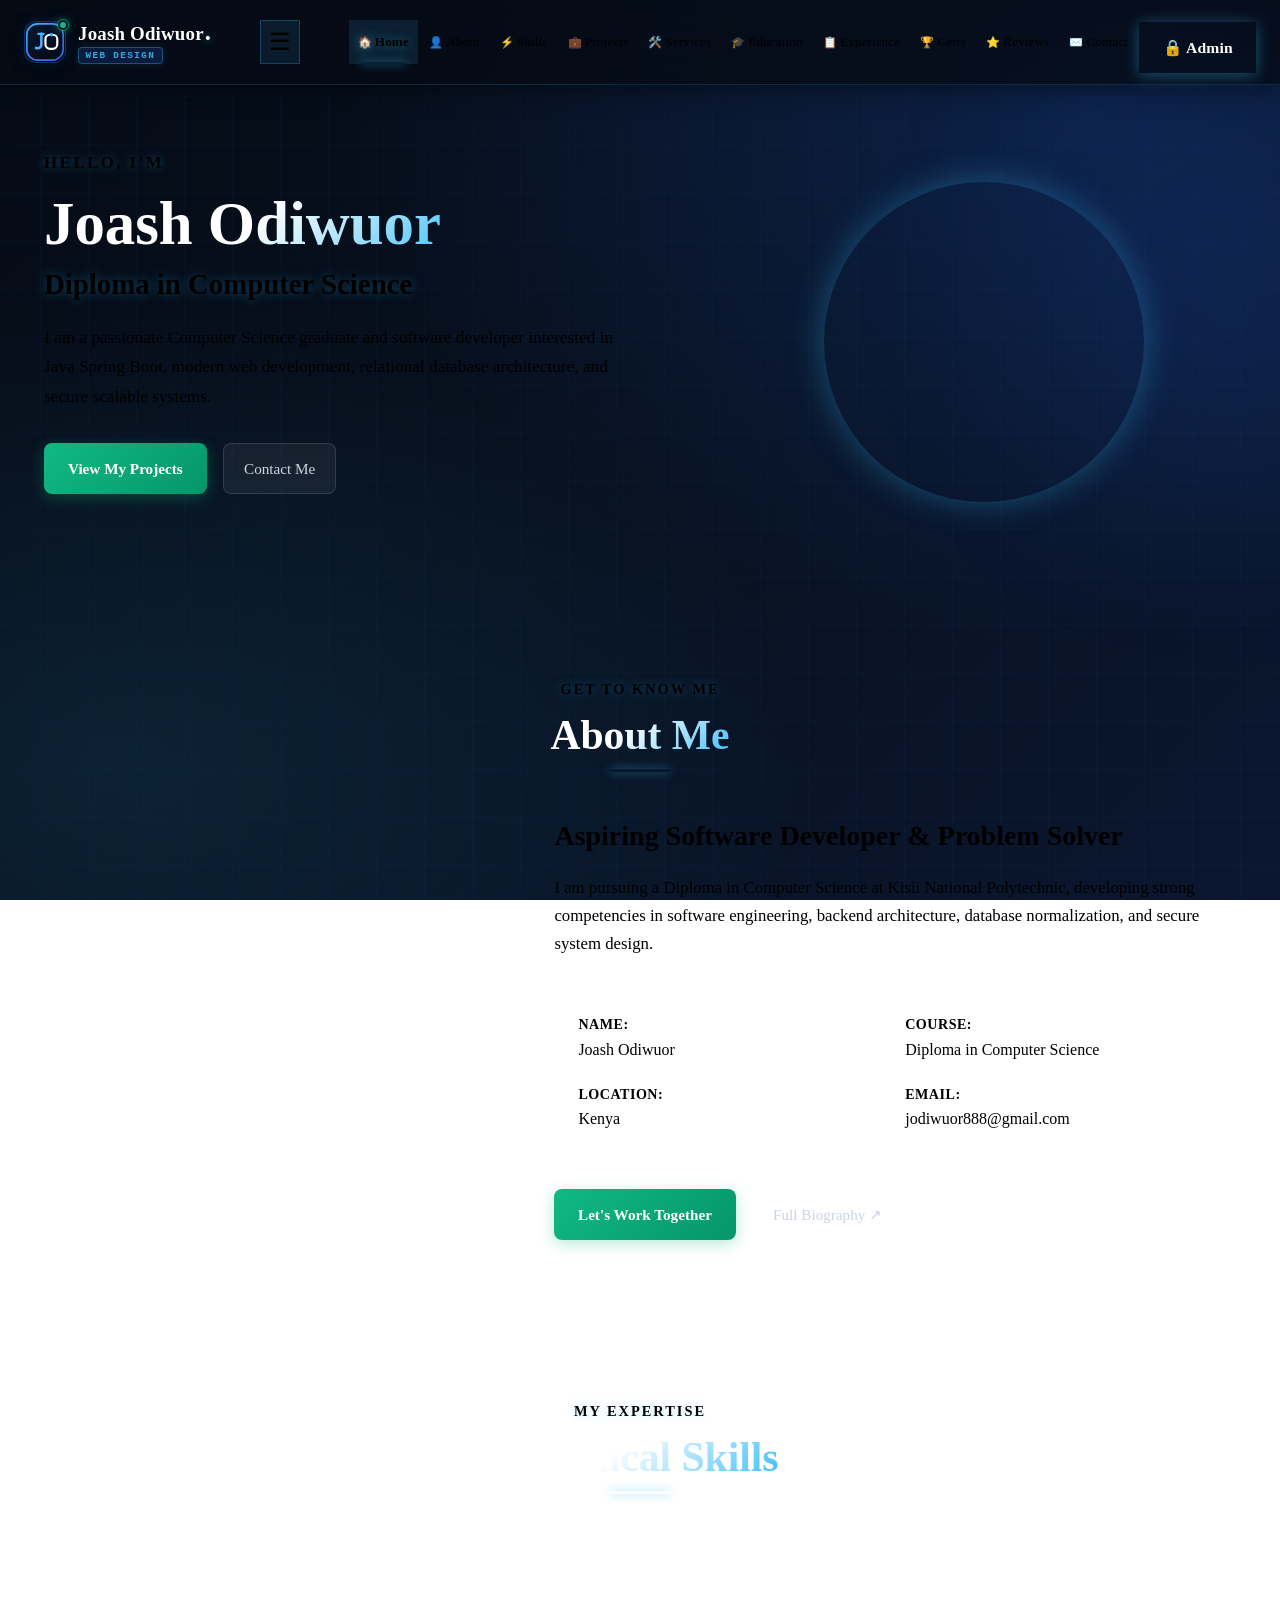
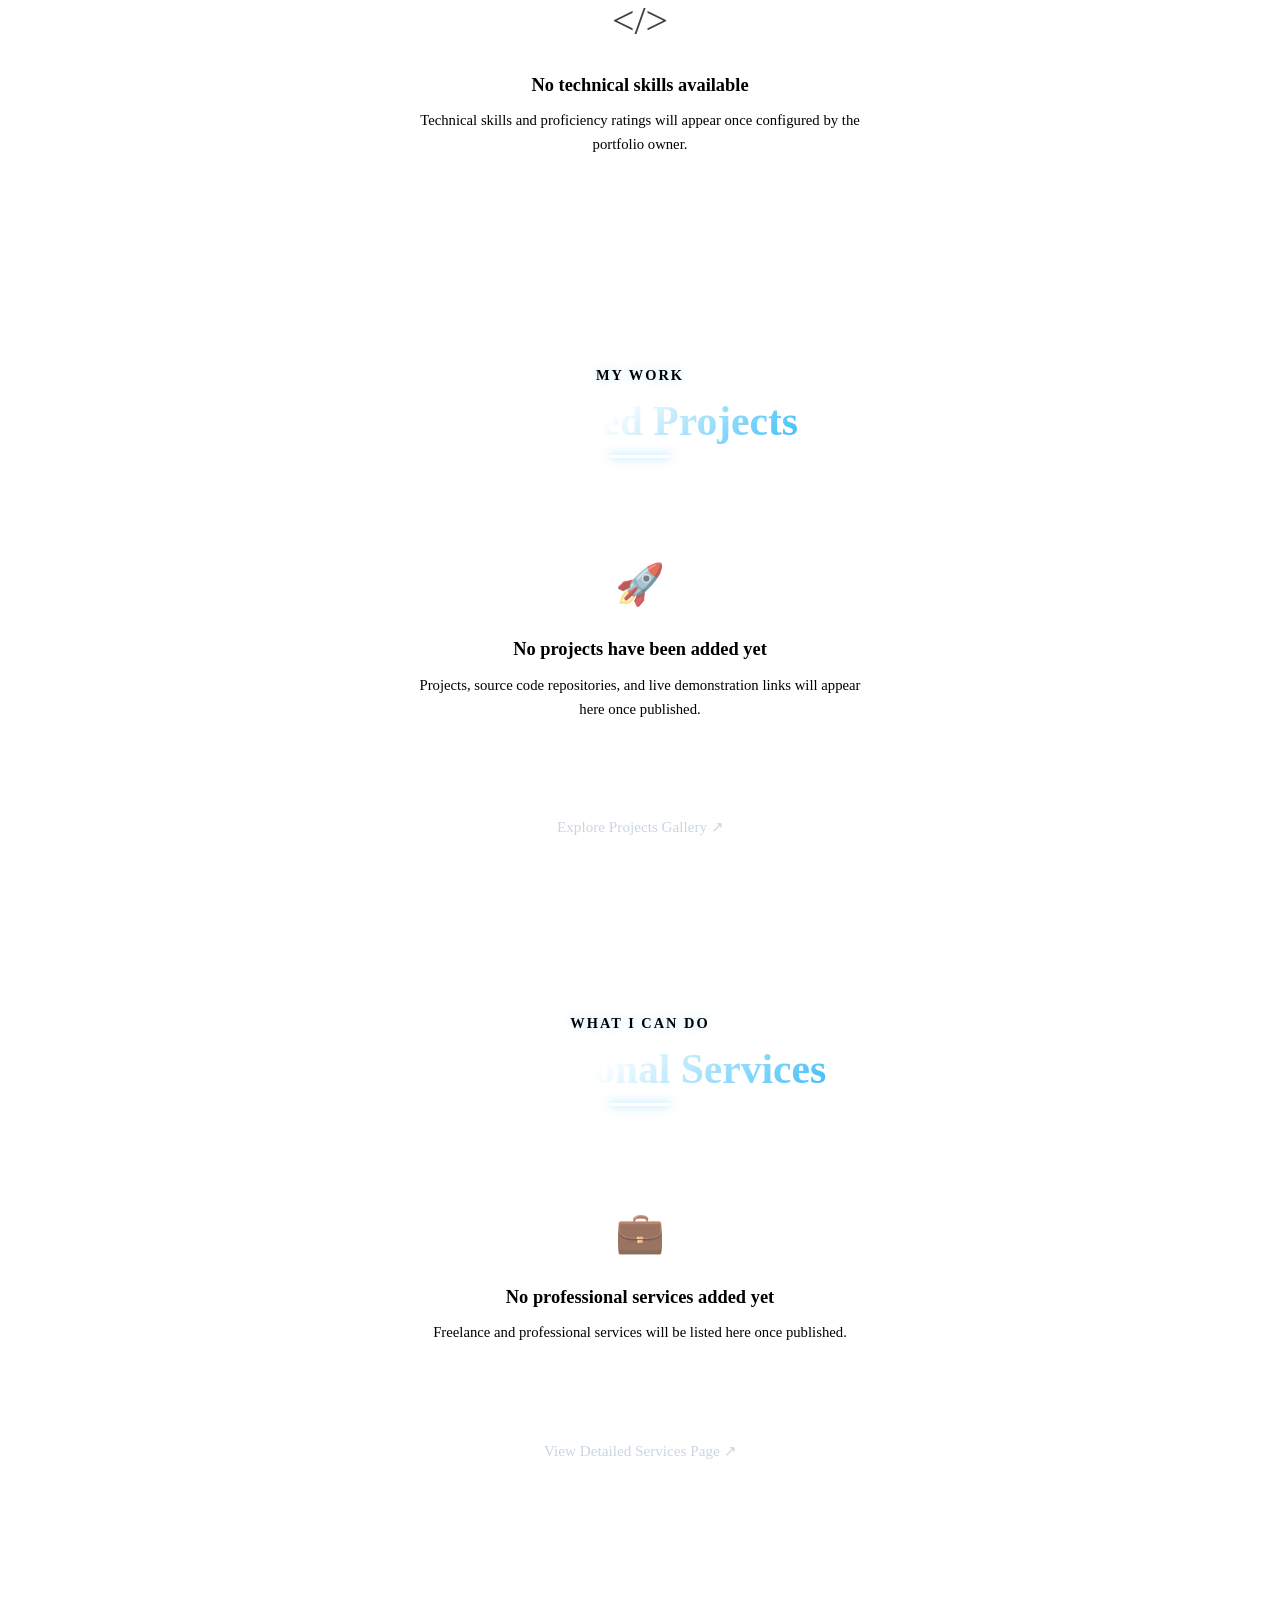
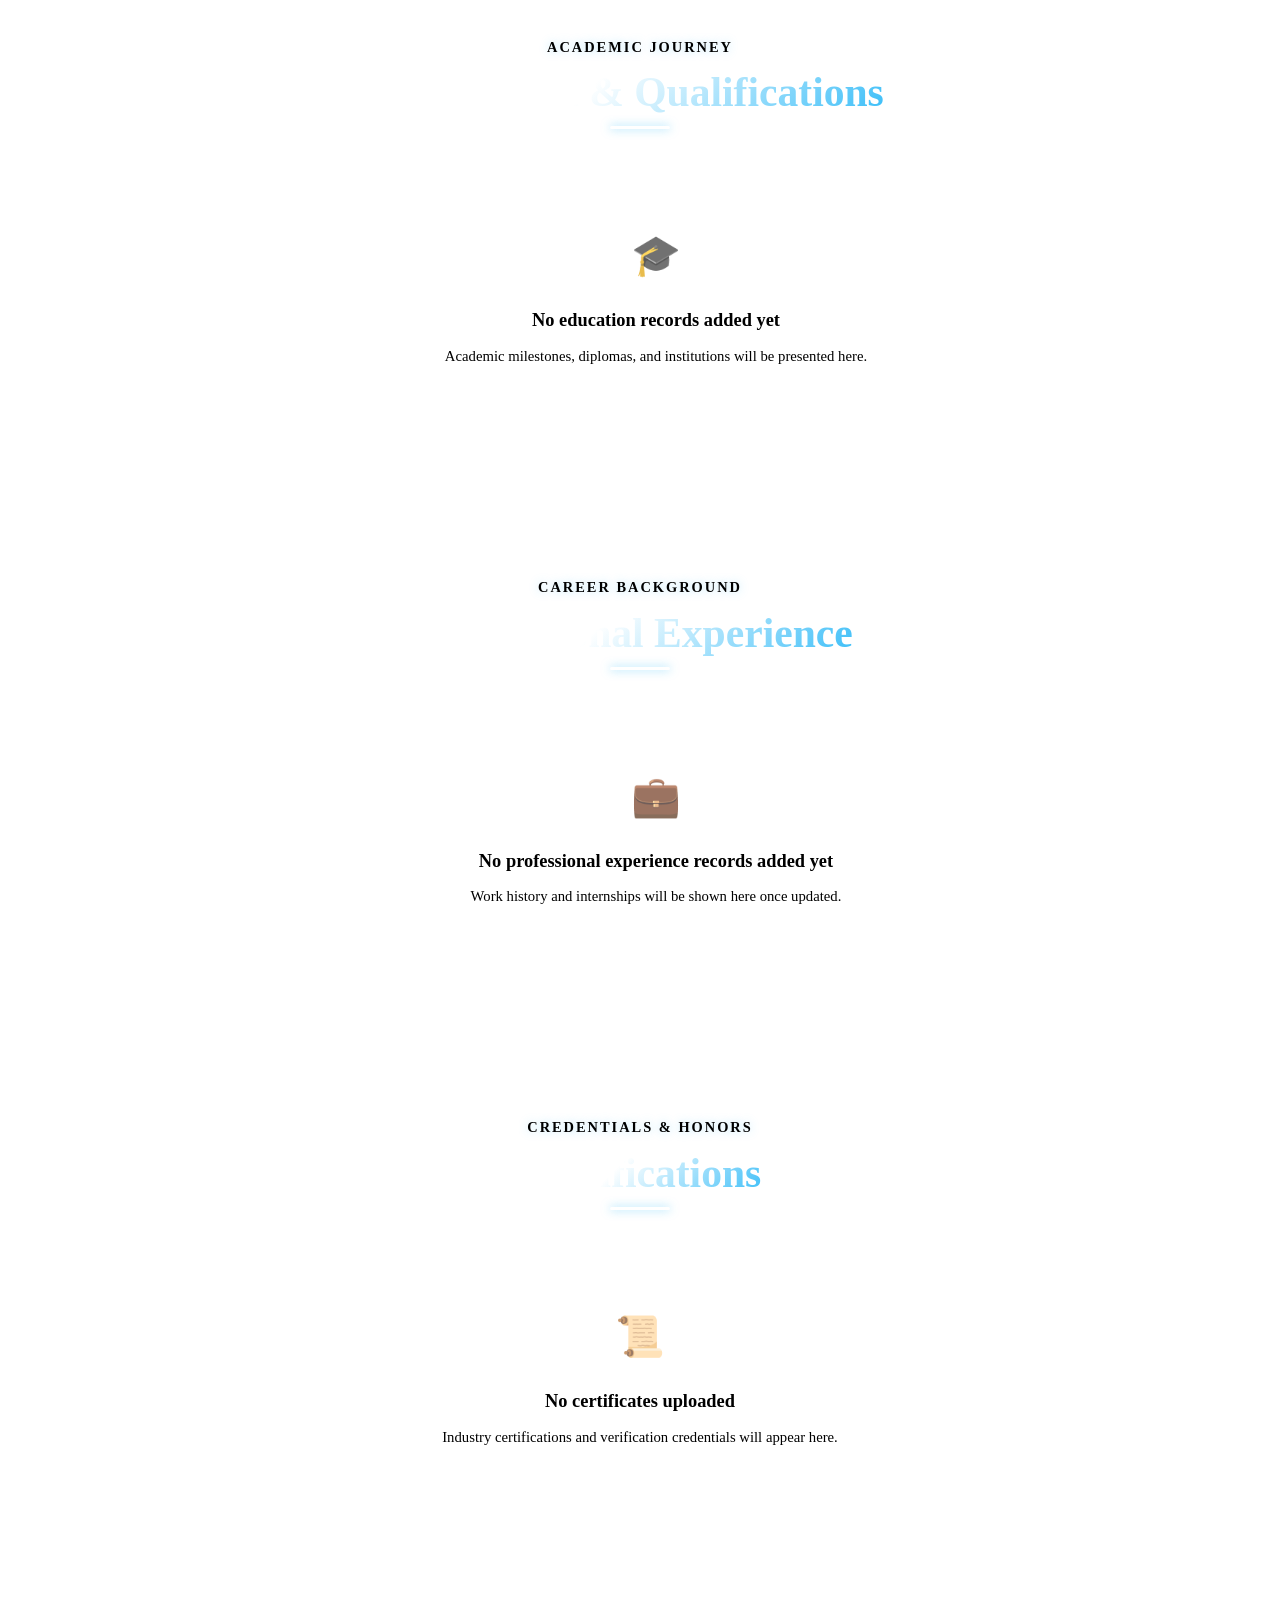
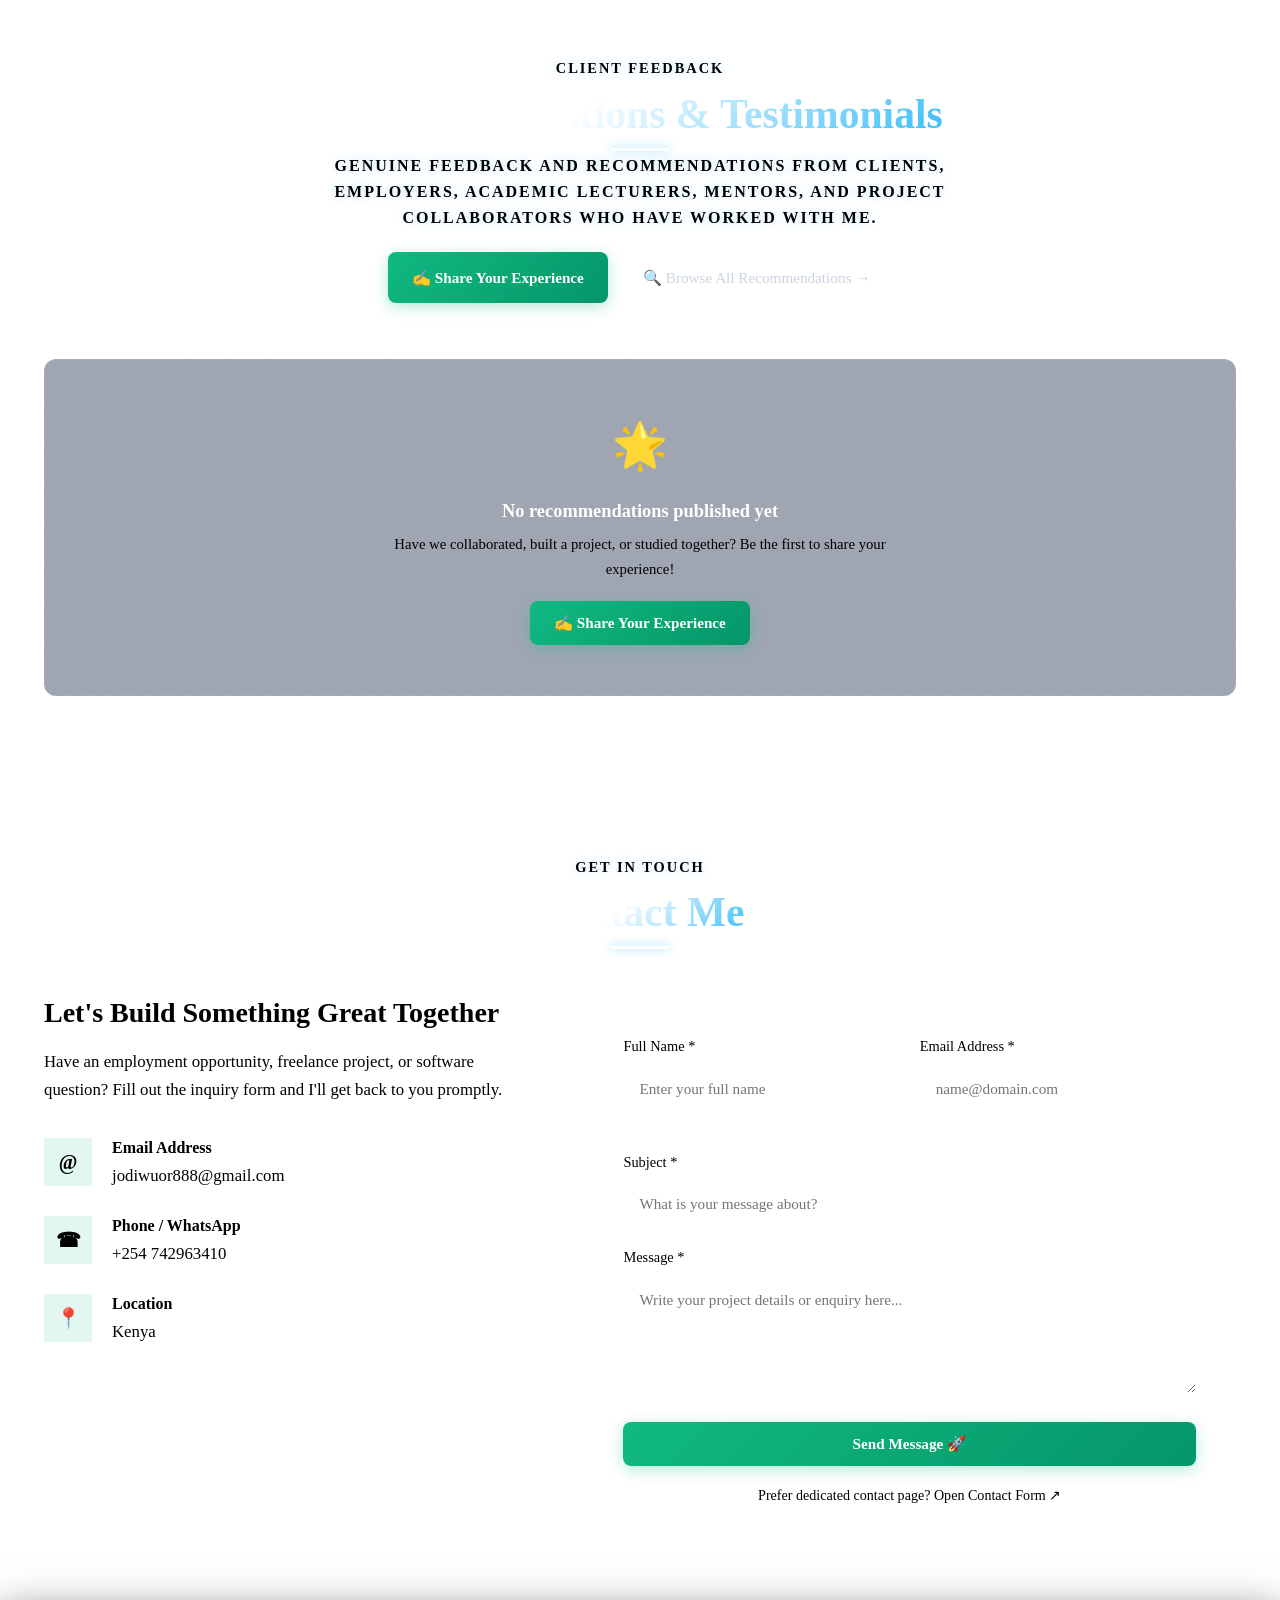
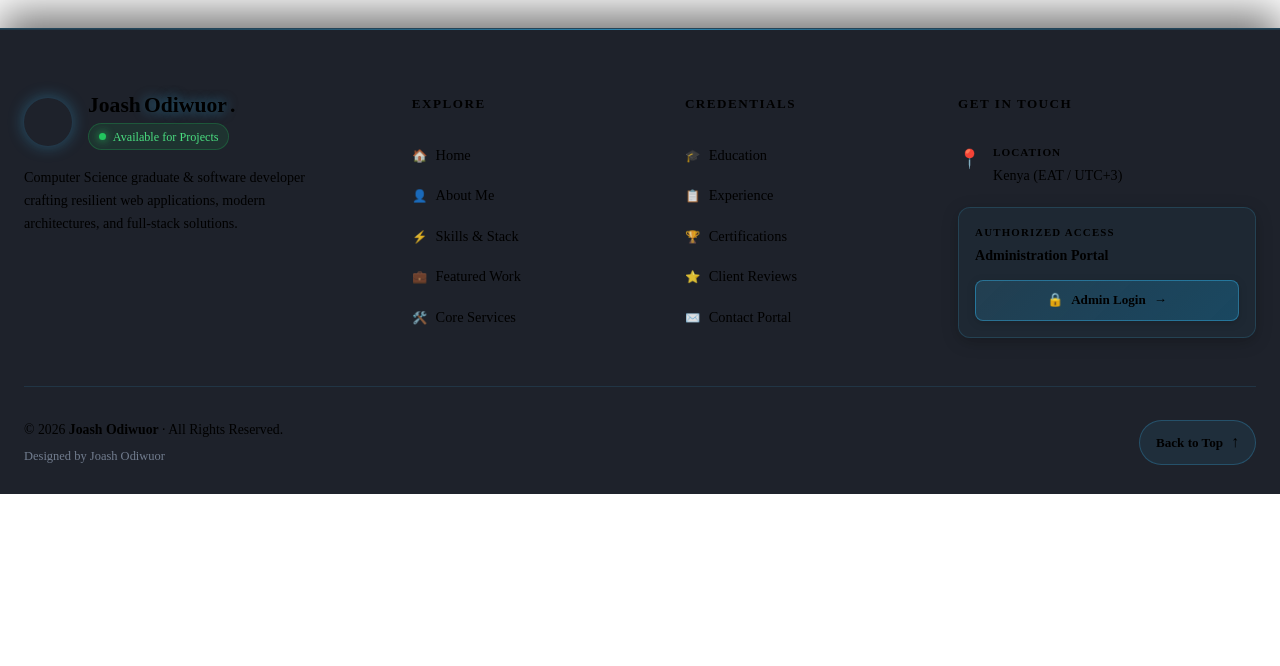
==== frontendport/index.html @ 823d79de "feat: Quantum Construction Reactor animation + full website performance optimization" ====
﻿<!DOCTYPE html>
<html lang="en">
<head>
    <!-- Performance: Resource Hints -->
    <link rel="preconnect" href="https://fonts.googleapis.com" crossorigin>
    <link rel="preconnect" href="https://fonts.gstatic.com" crossorigin>
    <link rel="preconnect" href="https://cdnjs.cloudflare.com" crossorigin>
    <link rel="dns-prefetch" href="https://joash-portfolio-backend.onrender.com">
    <link rel="preload" href="assets/css/style.css" as="style">

    <meta charset="UTF-8">
    <meta name="viewport" content="width=device-width, initial-scale=1.0, viewport-fit=cover">
    <meta name="theme-color" content="#07111F">
    <meta name="apple-mobile-web-app-capable" content="yes">
    <meta name="apple-mobile-web-app-status-bar-style" content="black-translucent">
    <link rel="manifest" href="manifest.json">
    <link rel="apple-touch-icon" href="assets/img/profile.png">
    <meta name="description" content="Professional portfolio of a Diploma in Computer Science student specializing in Java Spring Boot, full-stack web development, and Microsoft SQL Server databases.">
    <meta name="author" content="Joash Odiwuor">
    <meta name="api-base-url" content="https://joash-portfolio-backend.onrender.com">

    <!-- Open Graph Metadata -->
    <meta property="og:title" content="Joash Odiwuor | Computer Science Portfolio">
    <meta property="og:description" content="Software Developer Portfolio - Web Development, Java Spring Boot & Database Management">
    <meta property="og:type" content="website">

    <title>Joash Odiwuor | Computer Science Portfolio</title>

    <!-- Google Font: Poppins -->
    <link rel="preconnect" href="https://fonts.googleapis.com">
    <link rel="preconnect" href="https://fonts.gstatic.com" crossorigin>
    <link href="https://fonts.googleapis.com/css2?family=Poppins:wght@300;400;500;600;700;800&amp;display=swap" rel="stylesheet">

    <!-- Stylesheets -->
    <link rel="stylesheet" href="assets/css/style.css">
    <link rel="stylesheet" href="assets/css/responsive.css">
</head>
<body>
    <a href="#main" class="skip-link">Skip to main content</a>

                    <!-- ================= MAINTENANCE MODE SCREEN ================= -->
    <div id="maintenanceScreen" class="maintenance-screen" style="display:none;" role="alertdialog" aria-modal="true" aria-label="Site under maintenance">
        <div class="maint-laser-stripe"></div>
        <div class="maint-cyber-grid"></div>
        <div class="maintenance-glow-orb orb-1"></div>
        <div class="maintenance-glow-orb orb-2"></div>
        
        <!-- Floating Digital Sparks -->
        <div class="maint-particle p1"></div>
        <div class="maint-particle p2"></div>
        <div class="maint-particle p3"></div>
        <div class="maint-particle p4"></div>
        <div class="maint-particle p5"></div>
        <div class="maint-particle p6"></div>

        <div class="maintenance-container">
            <!-- Cybernetic Corner HUD Accents -->
            <div class="maint-corner tl"></div>
            <div class="maint-corner tr"></div>
            <div class="maint-corner bl"></div>
            <div class="maint-corner br"></div>

            <div class="maintenance-avatar-wrap">
                <div class="maint-radar-ring"></div>
                <div class="maint-hud-ring-outer"></div>
                <div class="maint-hud-ring-inner"></div>
                <!-- 3D Orbiting Satellite Beacon -->
                <div class="maint-orbit-track">
                    <div class="maint-orbit-node"></div>
                </div>
                <div class="maintenance-avatar-ring"></div>
                <img src="assets/img/Joash.jpeg" alt="Joash Odiwuor" class="maintenance-avatar" onerror="this.src='assets/img/profile.png'" loading="eager" decoding="async">
                <span class="maintenance-status-dot" title="Maintenance Active"></span>
            </div>
            
            <div class="maintenance-badge">
                <span class="pulse-indicator"></span>
                <span>System Maintenance &amp; Upgrades</span>
            </div>

            <h1 class="maintenance-title">Joash Odiwuor</h1>
            <p class="maintenance-headline">Web Designer</p>

            <div class="maintenance-message-card">
                <!-- Laser Sweep Line -->
                <div class="maint-scanline"></div>

                <!-- Dual Interlocking Animated Mechanical Gears -->
                <div class="maint-quantum-scene">
                    <div class="core-ambient-disc"></div>
                    <svg class="maint-quantum-svg" viewBox="0 0 200 200" xmlns="http://www.w3.org/2000/svg">
                        <!-- HUD Brackets -->
                        <g class="core-hud-brackets">
                            <path d="M10 30 L10 10 L30 10" stroke="#38BDF8" stroke-width="2.5" fill="none" opacity="0.7"/>
                            <path d="M170 10 L190 10 L190 30" stroke="#38BDF8" stroke-width="2.5" fill="none" opacity="0.7"/>
                            <path d="M10 170 L10 190 L30 190" stroke="#38BDF8" stroke-width="2.5" fill="none" opacity="0.7"/>
                            <path d="M190 170 L190 190 L170 190" stroke="#38BDF8" stroke-width="2.5" fill="none" opacity="0.7"/>
                        </g>
                        <!-- Cross-hair targeting lines -->
                        <line x1="100" y1="20" x2="100" y2="45" stroke="#38BDF8" stroke-width="1" opacity="0.4" stroke-dasharray="4 3"/>
                        <line x1="100" y1="155" x2="100" y2="180" stroke="#38BDF8" stroke-width="1" opacity="0.4" stroke-dasharray="4 3"/>
                        <line x1="20" y1="100" x2="45" y2="100" stroke="#38BDF8" stroke-width="1" opacity="0.4" stroke-dasharray="4 3"/>
                        <line x1="155" y1="100" x2="180" y2="100" stroke="#38BDF8" stroke-width="1" opacity="0.4" stroke-dasharray="4 3"/>
                        <!-- Outer Gimbal Ring -->
                        <ellipse class="core-gimbal-outer" cx="100" cy="100" rx="68" ry="68"
                            stroke="url(#grad-outer)" stroke-width="3.5" fill="none" stroke-dasharray="12 5"/>
                        <!-- Middle Gimbal Ring (tilted) -->
                        <ellipse class="core-gimbal-mid" cx="100" cy="100" rx="68" ry="28"
                            stroke="url(#grad-mid)" stroke-width="2.5" fill="none" stroke-dasharray="8 4"/>
                        <!-- Inner Gimbal Ring (vertical tilt) -->
                        <ellipse class="core-gimbal-inner" cx="100" cy="100" rx="28" ry="68"
                            stroke="url(#grad-inner)" stroke-width="2" fill="none" stroke-dasharray="6 3"/>
                        <!-- Laser Arms -->
                        <line class="core-laser-beam-l" x1="100" y1="100" x2="32" y2="100"
                            stroke="#00FFD1" stroke-width="2.5" stroke-linecap="round" opacity="0.9"/>
                        <line class="core-laser-beam-r" x1="100" y1="100" x2="168" y2="100"
                            stroke="#FF00AA" stroke-width="2.5" stroke-linecap="round" opacity="0.9"/>
                        <!-- Laser Sparks -->
                        <circle class="core-laser-spark-l" cx="32" cy="100" r="5" fill="#00FFD1" opacity="0.9"/>
                        <circle class="core-laser-spark-r" cx="168" cy="100" r="5" fill="#FF00AA" opacity="0.9"/>
                        <!-- Flux Nodes (orbiting particles) -->
                        <circle class="core-flux-node node-a" cx="168" cy="100" r="4" fill="#38BDF8"/>
                        <circle class="core-flux-node node-b" cx="32" cy="100" r="4" fill="#A78BFA"/>
                        <circle class="core-flux-node node-c" cx="100" cy="32" r="3" fill="#34D399"/>
                        <circle class="core-flux-node node-d" cx="100" cy="168" r="3" fill="#F472B6"/>
                        <!-- Plasma Core -->
                        <circle class="core-plasma-orb" cx="100" cy="100" r="16" fill="url(#grad-plasma)"/>
                        <circle class="core-plasma-orb-inner" cx="100" cy="100" r="8" fill="white" opacity="0.9"/>
                        <!-- Gradient Defs -->
                        <defs>
                            <radialGradient id="grad-plasma" cx="50%" cy="50%" r="50%">
                                <stop offset="0%" stop-color="#FFFFFF"/>
                                <stop offset="40%" stop-color="#38BDF8"/>
                                <stop offset="100%" stop-color="#2563EB" stop-opacity="0"/>
                            </radialGradient>
                            <linearGradient id="grad-outer" x1="0%" y1="0%" x2="100%" y2="100%">
                                <stop offset="0%" stop-color="#38BDF8"/>
                                <stop offset="50%" stop-color="#A78BFA"/>
                                <stop offset="100%" stop-color="#38BDF8"/>
                            </linearGradient>
                            <linearGradient id="grad-mid" x1="0%" y1="0%" x2="100%" y2="0%">
                                <stop offset="0%" stop-color="#00FFD1"/>
                                <stop offset="100%" stop-color="#2563EB"/>
                            </linearGradient>
                            <linearGradient id="grad-inner" x1="0%" y1="0%" x2="0%" y2="100%">
                                <stop offset="0%" stop-color="#F472B6"/>
                                <stop offset="100%" stop-color="#A78BFA"/>
                            </linearGradient>
                        </defs>
                    </svg>
                </div>

                <h3 class="maintenance-msg-heading">We'll Be Right Back</h3>
                <p class="maintenance-text" id="maintenanceMessageText">
                    The portfolio is briefly undergoing scheduled updates. Please check back shortly.
                </p>

                <!-- Live Scrolling Cyber Telemetry Console Stream -->
                <div class="maint-telemetry-console">
                    <span class="telemetry-badge">LIVE SYNC</span>
                    <div class="telemetry-marquee-wrap">
                        <span class="telemetry-marquee">OPTIMIZING ASSETS // PIPELINE PASSING // CACHE PURGE 96% // ZERO DOWNTIME SSL // BACKEND CONNECTED // SECURE REST API ONLINE // </span>
                    </div>
                </div>

                <!-- Live Diagnostics Progress Tracker -->
                <div class="maintenance-progress-bar">
                    <div class="maintenance-progress-fill"></div>
                </div>

                <div class="maint-status-pill">
                    <span class="maint-live-dot"></span>
                    <span>Deployment in progress &bull; Systems updating</span>
                </div>
            </div>

            <div class="maintenance-contact-hint">
                <span>Direct inquiries during updates:</span>
                <a href="mailto:jodiwuor888@gmail.com" class="maintenance-email-link">jodiwuor888@gmail.com</a>
            </div>

            <div class="maintenance-footer">
                <p class="maintenance-note">&copy; 2026 Joash Odiwuor. All rights reserved.</p>
            </div>
        </div>
    </div>

    <!-- ================= HEADER & NAVIGATION ================= -->
    <header>
        <nav class="navbar">
            <a href="#home" class="logo" aria-label="Joash Odiwuor - Portfolio Home">
                <div class="logo-mark">
                    <svg class="logo-icon" viewBox="0 0 44 44" fill="none" xmlns="http://www.w3.org/2000/svg" aria-hidden="true">
                        <defs>
                            <linearGradient id="logoBorderGrad" x1="0%" y1="0%" x2="100%" y2="100%">
                                <stop offset="0%" stop-color="#38BDF8" />
                                <stop offset="50%" stop-color="#3B82F6" />
                                <stop offset="100%" stop-color="#2563EB" />
                            </linearGradient>
                            <linearGradient id="logoBgGrad" x1="0%" y1="0%" x2="100%" y2="100%">
                                <stop offset="0%" stop-color="#0B1730" />
                                <stop offset="100%" stop-color="#050B16" />
                            </linearGradient>
                            <linearGradient id="joGrad" x1="0%" y1="0%" x2="100%" y2="100%">
                                <stop offset="0%" stop-color="#38BDF8" />
                                <stop offset="100%" stop-color="#60A5FA" />
                            </linearGradient>
                        </defs>
                        <rect x="2" y="2" width="40" height="40" rx="12" fill="url(#logoBgGrad)" stroke="url(#logoBorderGrad)" stroke-width="1.8" />
                        <path d="M18 13V24.5C18 28 15.5 29.5 12 28.5" stroke="url(#joGrad)" stroke-width="2.8" stroke-linecap="round" stroke-linejoin="round" />
                        <path d="M14.5 13H20.5" stroke="#38BDF8" stroke-width="2.4" stroke-linecap="round" />
                        <rect x="22.5" y="14" width="13" height="15.5" rx="5" stroke="#FFFFFF" stroke-width="2.4" stroke-linecap="round" />
                        <circle cx="29" cy="14" r="2" fill="#38BDF8" />
                    </svg>
                    <span class="logo-status-beacon" title="Available for projects"></span>
                </div>
                <div class="logo-text-wrap">
                    <span class="logo-title"><span id="brandName">Joash Odiwuor</span><span class="logo-dot">.</span></span>
                    <span class="logo-subtitle"><span class="logo-sub-badge">WEB DESIGN</span></span>
                </div>
            </a>

            <button class="menu-toggle" aria-label="Toggle navigation menu" aria-expanded="false" aria-controls="primaryNav">☰</button>

            <ul class="nav-links" id="primaryNav">
                <li><a href="#home" class="active"><span class="nav-icon">🏠</span>Home</a></li>
                <li><a href="#about"><span class="nav-icon">👤</span>About</a></li>
                <li><a href="#skills"><span class="nav-icon">⚡</span>Skills</a></li>
                <li><a href="#projects"><span class="nav-icon">💼</span>Projects</a></li>
                <li><a href="#services"><span class="nav-icon">🛠️</span>Services</a></li>
                <li><a href="#education"><span class="nav-icon">🎓</span>Education</a></li>
                <li><a href="#experience"><span class="nav-icon">📋</span>Experience</a></li>
                <li><a href="#certificates"><span class="nav-icon">🏆</span>Certs</a></li>
                <li><a href="#testimonials"><span class="nav-icon">⭐</span>Reviews</a></li>
                <li><a href="#contact"><span class="nav-icon">✉️</span>Contact</a></li>
                <li><a href="admin/login.html" class="nav-button">🔒 Admin</a></li>
            </ul>
        </nav>
    </header>

    <main id="main">
    <!-- ================= HERO SECTION ================= -->
    <section id="home" class="hero">
        <div class="hero-content">
            <p class="intro">HELLO, I'M</p>
            <h1 id="heroName">Joash Odiwuor</h1>
            <h2 id="typingHeadline">Diploma in Computer Science</h2>
            <p id="heroBio" class="hero-description">
                I am a passionate Computer Science graduate and software developer interested in
                Java Spring Boot, modern web development, relational database architecture,
                and secure scalable systems.
            </p>

            <div class="hero-buttons">
                <a href="#projects" class="btn primary-btn">View My Projects</a>
                <a href="#contact" class="btn secondary-btn">Contact Me</a>
                <a href="javascript:void(0)"  class="btn outline-btn cv-download-btn" style="display:none;">Download CV 📄</a>
            </div>

            <div class="social-links dynamic-social-links"></div>
        </div>

        <div class="hero-image">
            <div class="image-circle">
                <img id="profilePhoto" src="assets/img/profile.png" alt="Joash Odiwuor - Professional Profile Photo" onerror="this.src='assets/img/profile.png'" loading="lazy" decoding="async">
            </div>
        </div>
    </section>

    <!-- ================= ABOUT SECTION ================= -->
    <section id="about" class="section">
        <div class="section-title">
            <p id="aboutSubtitle">GET TO KNOW ME</p>
            <h2 id="aboutSectionTitle">About Me</h2>
        </div>

        <div class="about-container">
            <div class="about-image">
                <img id="aboutProfilePhoto" src="assets/img/profile.png" alt="Joash Odiwuor - Computer Science Student" onerror="this.src='assets/img/profile.png'" loading="lazy" decoding="async">
            </div>

            <div class="about-content">
                <h3>Aspiring Software Developer & Problem Solver</h3>
                <p id="aboutParagraph1">
                    I am pursuing a Diploma in Computer Science at Kisii National Polytechnic, developing strong competencies in software engineering, backend architecture, database normalization, and secure system design.
                </p>
                <p id="aboutParagraph2" style="display:none;"></p>
                <p id="aboutParagraph3" style="display:none;"></p>

                <div class="about-info">
                    <div>
                        <strong>Name:</strong>
                        <span id="aboutName">Joash Odiwuor</span>
                    </div>
                    <div>
                        <strong>Course:</strong>
                        <span id="aboutCourse">Diploma in Computer Science</span>
                    </div>
                    <div>
                        <strong>Location:</strong>
                        <span id="aboutLocation">Kenya</span>
                    </div>
                    <div>
                        <strong>Email:</strong>
                        <span id="aboutEmail">jodiwuor888@gmail.com</span>
                    </div>
                </div>

                <div style="display:flex; gap:1rem; flex-wrap:wrap;">
                    <a href="#contact" class="btn primary-btn">Let's Work Together</a>
                    <a href="about.html" class="btn secondary-btn">Full Biography ↗</a>
                    <a href="javascript:void(0)"  class="btn outline-btn cv-download-btn" style="display:none;">Download Resume</a>
                </div>
            </div>
        </div>
    </section>

    <!-- ================= TECHNICAL SKILLS ================= -->
    <section id="skills" class="section">
        <div class="section-title">
            <p>MY EXPERTISE</p>
            <h2>Technical Skills</h2>
        </div>

        <div id="skillsContainer" class="skills-container">
            <!-- Dynamically populated from SQL Server. Displays clean empty-state if zero records -->
        </div>
    </section>

    <!-- ================= FEATURED PROJECTS ================= -->
    <section id="projects" class="section">
        <div class="section-title">
            <p>MY WORK</p>
            <h2>Featured Projects</h2>
        </div>

        <div id="projectsContainer" class="projects-container">
            <!-- Dynamically populated from SQL Server. Displays clean empty-state if zero records -->
        </div>

        <div style="text-align: center; margin-top: 2rem;">
            <a href="projects.html" class="btn secondary-btn">Explore Projects Gallery ↗</a>
        </div>
    </section>

    <!-- ================= SERVICES ================= -->
    <section id="services" class="section">
        <div class="section-title">
            <p>WHAT I CAN DO</p>
            <h2>Professional Services</h2>
        </div>

        <div id="servicesContainer" class="services-container">
            <!-- Dynamically populated from SQL Server. Displays clean empty-state if zero records -->
        </div>

        <div style="text-align: center; margin-top: 2rem;">
            <a href="services.html" class="btn secondary-btn">View Detailed Services Page ↗</a>
        </div>
    </section>

    <!-- ================= EDUCATION ================= -->
    <section id="education" class="section">
        <div class="section-title">
            <p>ACADEMIC JOURNEY</p>
            <h2>Education & Qualifications</h2>
        </div>

        <div id="educationContainer" class="timeline">
            <!-- Dynamically populated from SQL Server. Displays clean empty-state if zero records -->
        </div>
    </section>

    <!-- ================= PROFESSIONAL EXPERIENCE ================= -->
    <section id="experience" class="section">
        <div class="section-title">
            <p>CAREER BACKGROUND</p>
            <h2>Professional Experience</h2>
        </div>

        <div id="experienceContainer" class="timeline">
            <!-- Dynamically populated from SQL Server. Displays clean empty-state if zero records -->
        </div>
    </section>

    <!-- ================= CERTIFICATES ================= -->
    <section id="certificates" class="section">
        <div class="section-title">
            <p>CREDENTIALS & HONORS</p>
            <h2>Certifications</h2>
        </div>

        <div id="certificatesContainer" class="cert-grid">
            <!-- Dynamically populated from SQL Server. Displays clean empty-state if zero records -->
        </div>
    </section>

    <!-- ================= TESTIMONIALS ================= -->
    <section id="testimonials" class="section">
        <div class="section-title">
            <p>CLIENT FEEDBACK</p>
            <h2>Recommendations & Testimonials</h2>
            <p style="max-width: 650px; margin: 12px auto 20px; color: var(--text-secondary); font-size: 1rem;">
                Genuine feedback and recommendations from clients, employers, academic lecturers, mentors, and project collaborators who have worked with me.
            </p>
            <div style="display: flex; justify-content: center; gap: 14px; flex-wrap: wrap; margin-bottom: 30px;">
                <button type="button" class="btn primary-btn" onclick="openRecommendationModal()">
                    ✍️ Share Your Experience
                </button>
                <a href="testimonials.html" class="btn secondary-btn" style="text-decoration: none;">
                    🔍 Browse All Recommendations →
                </a>
            </div>
        </div>

        <div id="testimonialsContainer" class="testimonials-grid">
            <!-- Dynamically populated from SQL Server. Displays clean empty-state if zero records -->
        </div>
    </section>

    <!-- ================= CONTACT SECTION ================= -->
    <section id="contact" class="section">
        <div class="section-title">
            <p>GET IN TOUCH</p>
            <h2>Contact Me</h2>
        </div>

        <div class="contact-container">
            <div class="contact-info">
                <h3>Let's Build Something Great Together</h3>
                <p>Have an employment opportunity, freelance project, or software question? Fill out the inquiry form and I'll get back to you promptly.</p>

                <div class="contact-item">
                    <div class="contact-icon">@</div>
                    <div>
                        <strong>Email Address</strong>
                        <p id="contactEmail">jodiwuor888@gmail.com</p>
                    </div>
                </div>

                <div class="contact-item">
                    <div class="contact-icon">☎</div>
                    <div>
                        <strong>Phone / WhatsApp</strong>
                        <p id="contactPhone">+254 742963410</p>
                    </div>
                </div>

                <div class="contact-item">
                    <div class="contact-icon">📍</div>
                    <div>
                        <strong>Location</strong>
                        <p id="contactLocation">Kenya</p>
                    </div>
                </div>
            </div>

            <form id="contactForm" class="contact-form">
                <!-- Honeypot Anti-Spam protection field -->
                <input type="text" id="contactWebsite" name="website" class="visually-hidden" tabindex="-1" autocomplete="off">

                <div class="form-row">
                    <div class="form-group">
                        <label for="contactName">Full Name *</label>
                        <input type="text" id="contactName" placeholder="Enter your full name" required minlength="2" maxlength="100">
                    </div>
                    <div class="form-group">
                        <label for="contactEmailInput">Email Address *</label>
                        <input type="email" id="contactEmailInput" placeholder="name@domain.com" required maxlength="120">
                    </div>
                </div>

                <div class="form-group">
                    <label for="contactSubject">Subject *</label>
                    <input type="text" id="contactSubject" placeholder="What is your message about?" required minlength="3" maxlength="200">
                </div>

                <div class="form-group">
                    <label for="contactMessage">Message *</label>
                    <textarea id="contactMessage" rows="5" placeholder="Write your project details or enquiry here..." required minlength="10" maxlength="5000"></textarea>
                </div>

                <button type="submit" class="btn primary-btn" style="width: 100%;">Send Message 🚀</button>
                <div style="text-align: center; margin-top: 1rem;">
                    <a href="contact.html" style="color: var(--accent-electric); font-size: 0.88rem; text-decoration: none;">Prefer dedicated contact page? Open Contact Form ↗</a>
                </div>
            </form>
        </div>
    </section>

    <!-- ================= RECOMMENDATION SUBMISSION MODAL ================= -->
    <div id="recommendationModal" class="modal-overlay" style="display:none;">
        <div class="modal-container">
            <div class="modal-header">
                <div>
                    <h3 style="margin: 0; color: #fff; font-size: 1.4rem;">✍️ Share Your Recommendation</h3>
                    <p style="margin: 4px 0 0; color: var(--text-muted); font-size: 0.88rem;">
                        Your genuine feedback is greatly appreciated. All recommendations are reviewed before publication.
                    </p>
                </div>
                <button type="button" class="modal-close" onclick="closeRecommendationModal()" aria-label="Close modal">&times;</button>
            </div>

            <form id="recommendationForm" class="modal-form" onsubmit="handleRecommendationSubmit(event)">
                <!-- Anti-Spam Honeypot -->
                <input type="text" id="recHoneypot" name="website" style="display:none;" tabindex="-1" autocomplete="off">

                <div id="recAlert" class="alert-box" style="display:none; margin-bottom: 15px;"></div>

                <div class="form-row">
                    <div class="form-group">
                        <label for="recFullName">Full Name *</label>
                        <input type="text" id="recFullName" placeholder="e.g. Dr. Jane Mutua" required minlength="2" maxlength="100">
                    </div>
                    <div class="form-group">
                        <label for="recEmail">Email Address * <small style="color: var(--accent-electric);">(Strictly Confidential)</small></label>
                        <input type="email" id="recEmail" placeholder="jane@example.com" required maxlength="120">
                    </div>
                </div>

                <div class="form-row">
                    <div class="form-group">
                        <label for="recOrganization">Organization / Company</label>
                        <input type="text" id="recOrganization" placeholder="e.g. Strathmore / Freelance Client" maxlength="150">
                    </div>
                    <div class="form-group">
                        <label for="recPosition">Professional Position</label>
                        <input type="text" id="recPosition" placeholder="e.g. Senior Lecturer / Product Manager" maxlength="150">
                    </div>
                </div>

                <div class="form-row">
                    <div class="form-group">
                        <label for="recRelationship">Professional Relationship *</label>
                        <select id="recRelationship" required>
                            <option value="">-- Select Relationship --</option>
                            <option value="Client">Client</option>
                            <option value="Employer">Employer</option>
                            <option value="Colleague">Colleague</option>
                            <option value="Lecturer">Lecturer</option>
                            <option value="Mentor">Mentor</option>
                            <option value="Project collaborator">Project collaborator</option>
                            <option value="Business partner">Business partner</option>
                            <option value="Other">Other</option>
                        </select>
                    </div>
                    <div class="form-group">
                        <label for="recOrgWebsite">Organization Website</label>
                        <input type="url" id="recOrgWebsite" placeholder="https://example.com" maxlength="255">
                    </div>
                </div>

                <div class="form-group">
                    <label for="recPhotoUrl">Profile Photograph URL <small style="color: var(--text-muted);">(Optional avatar)</small></label>
                    <input type="url" id="recPhotoUrl" placeholder="https://..." maxlength="500">
                </div>

                <div class="form-group">
                    <label for="recMessage">Recommendation Message *</label>
                    <textarea id="recMessage" rows="4" placeholder="Describe your experience collaborating with Joash, project achievements, technical strengths, and professional work ethic..." required minlength="10" maxlength="3000"></textarea>
                    <small style="color: var(--text-muted); display: block; text-align: right;"><span id="recCharCount">0</span> / 3000 chars</small>
                </div>

                <!-- Math CAPTCHA Human Verification -->
                <div class="form-group captcha-container" style="background: rgba(255,255,255,0.03); border: 1px solid rgba(255,255,255,0.1); border-radius: 8px; padding: 12px; margin-bottom: 15px;">
                    <label style="display: flex; justify-content: space-between; align-items: center; margin-bottom: 8px;">
                        <span>Human Verification (Security Check) *</span>
                        <button type="button" onclick="loadRecCaptcha()" style="background: none; border: none; color: var(--accent-electric); cursor: pointer; font-size: 0.85rem;">🔄 Refresh</button>
                    </label>
                    <div style="display: flex; gap: 12px; align-items: center;">
                        <span id="recCaptchaQuestion" style="font-weight: 600; color: #fff; background: rgba(0,210,255,0.15); padding: 8px 14px; border-radius: 6px; letter-spacing: 1px;">Loading...</span>
                        <input type="number" id="recCaptchaAnswer" placeholder="Your answer" required style="max-width: 150px;">
                        <input type="hidden" id="recCaptchaToken">
                    </div>
                </div>

                <!-- Consent to Publish Checkbox -->
                <div class="form-group consent-group" style="margin-bottom: 20px;">
                    <label style="display: flex; align-items: flex-start; gap: 10px; cursor: pointer; color: var(--text-secondary); font-size: 0.9rem;">
                        <input type="checkbox" id="recConsent" required style="margin-top: 3px; accent-color: var(--accent-electric);">
                        <span>
                            I explicitly give consent for my name, organization, position, and recommendation to be published on this professional portfolio. (Email address remains strictly confidential).
                        </span>
                    </label>
                </div>

                <div class="modal-actions" style="display: flex; justify-content: flex-end; gap: 12px;">
                    <button type="button" class="btn secondary-btn" onclick="closeRecommendationModal()">Cancel</button>
                    <button type="submit" id="recSubmitBtn" class="btn primary-btn">
                        <span>Submit Recommendation 🚀</span>
                    </button>
                </div>
            </form>
        </div>
    </div>

    </main>

    <!-- ================= FOOTER ================= -->
    <footer class="site-footer">
        <div class="footer-top">
            <!-- COLUMN 1: BRAND & SOCIAL -->
            <div class="footer-brand">
                <div class="footer-brand-header">
                    <img src="assets/img/profile.png" alt="Joash Odiwuor" class="footer-avatar" onerror="this.src='assets/img/Joash.jpeg'" loading="lazy" decoding="async">
                    <div class="footer-brand-info">
                        <div class="footer-brand-name">
                            Joash <span class="accent">Odiwuor</span><span class="logo-dot">.</span>
                        </div>
                        <span class="footer-status-badge">
                            <span class="status-pulse-dot"></span> Available for Projects
                        </span>
                    </div>
                </div>
                <p class="footer-tagline">
                    Computer Science graduate &amp; software developer crafting resilient web applications, modern architectures, and full-stack solutions.
                </p>
                <div class="footer-social-block">
                    <span class="footer-social-label">Connect &amp; Socials</span>
                    <div class="footer-social"></div>
                </div>
            </div>

            <!-- COLUMN 2: EXPLORE NAVIGATION -->
            <div class="footer-nav-col">
                <h4 class="footer-col-title">Explore</h4>
                <ul class="footer-links-list">
                    <li><a href="#home"><span class="ficon">🏠</span> Home</a></li>
                    <li><a href="#about"><span class="ficon">👤</span> About Me</a></li>
                    <li><a href="#skills"><span class="ficon">⚡</span> Skills &amp; Stack</a></li>
                    <li><a href="#projects"><span class="ficon">💼</span> Featured Work</a></li>
                    <li><a href="#services"><span class="ficon">🛠️</span> Core Services</a></li>
                </ul>
            </div>

            <!-- COLUMN 3: CREDENTIALS & REVIEWS -->
            <div class="footer-nav-col">
                <h4 class="footer-col-title">Credentials</h4>
                <ul class="footer-links-list">
                    <li><a href="#education"><span class="ficon">🎓</span> Education</a></li>
                    <li><a href="#experience"><span class="ficon">📋</span> Experience</a></li>
                    <li><a href="#certificates"><span class="ficon">🏆</span> Certifications</a></li>
                    <li><a href="#testimonials"><span class="ficon">⭐</span> Client Reviews</a></li>
                    <li><a href="#contact"><span class="ficon">✉️</span> Contact Portal</a></li>
                </ul>
            </div>

            <!-- COLUMN 4: DIRECT CONNECT & ADMIN PORTAL -->
            <div class="footer-action-col">
                <h4 class="footer-col-title">Get in Touch</h4>
                <div class="footer-contact-info">
                    <div class="footer-contact-item">
                        <span class="fci">📍</span>
                        <div class="fci-content">
                            <span class="fci-label">Location</span>
                            <span class="fci-value">Kenya (EAT / UTC+3)</span>
                        </div>
                    </div>
                    <div class="footer-contact-item footer-email-item">
                        <span class="fci">✉️</span>
                        <div class="fci-content">
                            <span class="fci-label">Direct Email</span>
                            <a href="mailto:jodiwuor888@gmail.com" class="fci-value footer-mail-link">jodiwuor888@gmail.com</a>
                        </div>
                    </div>
                </div>

                <div class="footer-admin-card">
                    <div class="fac-meta">
                        <span class="fac-label">Authorized Access</span>
                        <span class="fac-title">Administration Portal</span>
                    </div>
                    <a href="admin/login.html" class="footer-admin-btn">
                        <span class="fab-icon">🔒</span>
                        <span class="fab-text">Admin Login</span>
                        <span class="fab-arrow">→</span>
                    </a>
                </div>
            </div>
        </div>

        <!-- FOOTER BOTTOM BAR -->
        <div class="footer-bottom">
            <div class="footer-copyright">
                <p>© 2026 <strong>Joash Odiwuor</strong> · All Rights Reserved.</p>
                <span class="footer-subtext">Designed by Joash Odiwuor</span>
            </div>
            <div class="footer-back-to-top-wrapper">
                <a href="#home" class="footer-back-to-top" id="footerBackToTop" title="Scroll back to top">
                    <span class="btt-text">Back to Top</span>
                    <span class="btt-icon">↑</span>
                </a>
            </div>
        </div>
    </footer>

    <!-- Scripts -->
    <script src="assets/js/api.js" defer></script>
    <script src="assets/js/main.js" defer></script>

    <script>
        if ('serviceWorker' in navigator) {
            window.addEventListener('load', function() {
                navigator.serviceWorker.register('./sw.js', { scope: './' })
                    .then(function(reg) { console.log('[PWA] SW registered:', reg.scope); })
                    .catch(function(err) { console.warn('[PWA] SW registration failed:', err); });
            });
        }
    </script>
</body>
</html>
---- frontendport/assets/css/style.css ----
/* ═══════════════════════════════════════════════
   PERFORMANCE OPTIMIZATIONS
   ═══════════════════════════════════════════════ */

/* Smooth scroll + touch performance */
html {
    scroll-behavior: smooth;
    -webkit-overflow-scrolling: touch;
    text-rendering: optimizeSpeed;
    -webkit-font-smoothing: antialiased;
    -moz-osx-font-smoothing: grayscale;
}

/* GPU-accelerated scrolling for main containers */
body {
    will-change: scroll-position;
    overflow-x: hidden;
}

/* Contain heavy card sections to avoid full-page repaints */
.portfolio-grid,
.services-grid,
.testimonials-grid,
.projects-grid,
.skills-grid {
    contain: layout style;
}

/* Optimize animated cards */
.card,
.portfolio-card,
.service-card,
.testimonial-card,
.project-card,
.skill-item {
    will-change: transform, opacity;
    contain: layout style paint;
    transform: translateZ(0);
    backface-visibility: hidden;
}

/* Nav hover optimizations */
.nav-link,
.btn,
.social-link {
    will-change: transform;
    transform: translateZ(0);
}

/* Image optimizations */
img {
    content-visibility: auto;
    max-width: 100%;
    height: auto;
}

/* Reduce motion for accessibility & performance */
@media (prefers-reduced-motion: reduce) {
    *,
    *::before,
    *::after {
        animation-duration: 0.01ms !important;
        animation-iteration-count: 1 !important;
        transition-duration: 0.01ms !important;
        scroll-behavior: auto !important;
    }
    .maint-quantum-scene,
    .maint-quantum-svg,
    .core-gimbal-outer,
    .core-gimbal-mid,
    .core-gimbal-inner,
    .core-plasma-orb,
    .core-laser-beam-l,
    .core-laser-beam-r,
    .core-flux-node {
        animation: none !important;
    }
}

/* Optimize search/filter transitions */
.filter-transition {
    transition: opacity 0.2s ease, transform 0.2s ease;
    will-change: opacity, transform;
}

﻿/* ==========================================================================
   PORTFOLIO MANAGEMENT SYSTEM - CORE STYLESHEET
   Unified Professional Background: Dark Navy & Electric Blue Cyber Technology
   Responsive & visually identical across Mobile, Tablet, Laptop, and Desktop
   ========================================================================== */

:root {
    --bg-primary: #07111F;
    --bg-secondary: #0B1730;
    --bg-deep: #050B16;

    --blue-primary: #2563EB;
    --blue-bright: #3B82F6;
    --cyan-accent: #38BDF8;

    --text-primary: #FFFFFF;
    --text-secondary: #cbd5e1;
    --text-muted: #94a3b8;

    --accent-electric: #38bdf8;
    --accent-glow: rgba(56, 189, 248, 0.35);
    --accent-secondary: #3b82f6;
    --accent-cyan: #38bdf8;
    --accent-indigo: #2563eb;

    --bg-tertiary: rgba(11, 23, 48, 0.88);
    --bg-card: rgba(11, 23, 48, 0.78);
    --bg-card-hover: rgba(18, 35, 70, 0.88);

    --border-color: rgba(59, 130, 246, 0.18);
    --border-accent: rgba(56, 189, 248, 0.45);

    --success: #10b981;
    --warning: #f59e0b;
    --danger: #ef4444;
    --info: #38bdf8;

    --font-heading: 'Poppins', -apple-system, BlinkMacSystemFont, 'Segoe UI', Roboto, sans-serif;
    --font-body: 'Poppins', -apple-system, BlinkMacSystemFont, 'Segoe UI', Roboto, sans-serif;

    --radius-sm: 8px;
    --radius-md: 14px;
    --radius-lg: 20px;
    --radius-full: 9999px;

    --shadow-sm: 0 4px 15px rgba(0, 0, 0, 0.3);
    --shadow-md: 0 10px 30px rgba(0, 0, 0, 0.45);
    --shadow-lg: 0 20px 50px rgba(0, 0, 0, 0.6);
    --shadow-glow: 0 0 25px rgba(56, 189, 248, 0.30);

    --transition-fast: 0.2s ease;
    --transition-normal: 0.3s cubic-bezier(0.4, 0, 0.2, 1);
}

*, *::before, *::after {
    box-sizing: border-box;
    margin: 0;
    padding: 0;
}

/* Unified website background */

html {
    min-height: 100%;
    background: var(--bg-primary);
    scroll-behavior: smooth;
    scroll-padding-top: 85px;
    font-size: 16px;
}

body {
    position: relative;
    isolation: isolate;
    min-height: 100vh;
    margin: 0;

    background-color: var(--bg-primary);

    background-image:
        radial-gradient(
            ellipse at 85% 12%,
            rgba(37, 99, 235, 0.20) 0%,
            transparent 48%
        ),
        radial-gradient(
            ellipse at 10% 85%,
            rgba(56, 189, 248, 0.10) 0%,
            transparent 42%
        ),
        linear-gradient(
            135deg,
            #050B16 0%,
            #07111F 48%,
            #0B1730 100%
        );

    background-repeat: no-repeat;
    background-position: center top;
    background-size: 100% 100%;
    background-attachment: fixed;

    color: var(--text-primary);
    font-family: var(--font-body);
    line-height: 1.65;
    overflow-x: hidden;
    display: flex;
    flex-direction: column;
}

/* Subtle geometric grid */

body::before {
    content: "";
    position: fixed;
    inset: 0;
    z-index: -1;
    pointer-events: none;

    background-image:
        linear-gradient(
            rgba(59, 130, 246, 0.035) 1px,
            transparent 1px
        ),
        linear-gradient(
            90deg,
            rgba(59, 130, 246, 0.035) 1px,
            transparent 1px
        );

    background-size: 48px 48px;
    background-position: center top;
}

/* Subtle ambient lighting */

body::after {
    content: "";
    position: fixed;
    top: 12%;
    right: -140px;

    width: 380px;
    height: 380px;

    z-index: -1;
    pointer-events: none;

    background: rgba(37, 99, 235, 0.10);

    filter: blur(100px);
    border-radius: 50%;
}

/* Keep main content above background */

main,
footer,
section,
nav {
    position: relative;
}

/* Reusable Glass Card Component */
.glass-card {
    background: rgba(11, 23, 48, 0.78);
    border: 1px solid rgba(59, 130, 246, 0.18);
    border-radius: 16px;
    backdrop-filter: blur(12px);
    -webkit-backdrop-filter: blur(12px);
}

@supports not ((-webkit-backdrop-filter: blur(12px)) or (backdrop-filter: blur(12px))) {
    .glass-card {
        background: #0B1730;
    }
}

a {
    color: var(--accent-electric);
    text-decoration: none;
    transition: var(--transition-fast);
}

a:hover {
    color: var(--accent-cyan);
}

ul {
    list-style: none;
}

img {
    max-width: 100%;
    height: auto;
    display: block;
}

/* ==========================================================================
   NAVIGATION
   ========================================================================== */

header {
    position: sticky;
    top: 0;
    z-index: 1000;
    background: rgba(6, 11, 20, 0.78);
    backdrop-filter: blur(20px);
    -webkit-backdrop-filter: blur(20px);
    border-bottom: 1px solid rgba(56, 189, 248, 0.16);
    box-shadow: 0 4px 25px rgba(0, 0, 0, 0.45);
    transition: var(--transition-normal);
}

.navbar {
    max-width: 1400px;
    margin: 0 auto;
    padding: 0.70rem 1.5rem;
    display: flex;
    align-items: center;
    justify-content: space-between;
    gap: 0.75rem;
}

/* ==========================================================================
   HEADER LOGO COMPONENT
   Precision Developer Brand Identity: Monogram Emblem & Modern Typography
   ========================================================================== */

.logo {
    font-family: var(--font-heading);
    text-decoration: none;
    display: inline-flex;
    align-items: center;
    gap: 0.75rem;
    flex-shrink: 0;
    padding: 0.2rem 0;
    user-select: none;
    transition: transform var(--transition-fast);
}

.logo:hover {
    transform: translateY(-1.5px);
}

/* Iconic Logo Mark Badge */
.logo-mark {
    position: relative;
    width: 42px;
    height: 42px;
    border-radius: 12px;
    background: linear-gradient(135deg, rgba(11, 23, 48, 0.95), rgba(5, 11, 22, 0.98));
    border: 1.5px solid rgba(59, 130, 246, 0.28);
    box-shadow: 0 4px 14px rgba(0, 0, 0, 0.35), 0 0 12px rgba(37, 99, 235, 0.18);
    display: flex;
    align-items: center;
    justify-content: center;
    flex-shrink: 0;
    transition: all var(--transition-normal);
}

.logo:hover .logo-mark {
    border-color: rgba(56, 189, 248, 0.65);
    box-shadow: 0 6px 20px rgba(0, 0, 0, 0.4), 0 0 18px rgba(56, 189, 248, 0.45);
    transform: scale(1.03);
}

.logo-icon {
    width: 100%;
    height: 100%;
    display: block;
}

/* Pulsing Status Beacon */
.logo-status-beacon {
    position: absolute;
    top: -2.5px;
    right: -2.5px;
    width: 10px;
    height: 10px;
    border-radius: 50%;
    background: #10B981;
    border: 2px solid #07111F;
    box-shadow: 0 0 8px rgba(16, 185, 129, 0.8);
    pointer-events: none;
}

.logo-status-beacon::after {
    content: '';
    position: absolute;
    inset: -3px;
    border-radius: 50%;
    border: 1.5px solid rgba(16, 185, 129, 0.65);
    animation: logo-beacon-pulse 2s cubic-bezier(0.4, 0, 0.6, 1) infinite;
}

@keyframes logo-beacon-pulse {
    0% { transform: scale(0.8); opacity: 1; }
    100% { transform: scale(2.2); opacity: 0; }
}

/* Brand Text Container */
.logo-text-wrap {
    display: flex;
    flex-direction: column;
    justify-content: center;
    line-height: 1.15;
}

/* Title Line */
.logo-title {
    display: flex;
    align-items: baseline;
    font-size: 1.18rem;
    font-weight: 700;
    letter-spacing: -0.015em;
    color: #FFFFFF;
}

.logo-title #brandName {
    color: #FFFFFF;
    font-weight: 700;
    letter-spacing: 0.2px;
    transition: all var(--transition-fast);
}

.logo:hover .logo-title #brandName {
    text-shadow: 0 0 12px rgba(56, 189, 248, 0.4);
}

/* Radiant Cyan Dot */
.logo .logo-dot {
    color: var(--cyan-accent);
    font-weight: 900;
    font-size: 1.55rem;
    line-height: 1;
    margin-left: 1px;
    display: inline-block;
    transition: transform var(--transition-fast), text-shadow var(--transition-fast);
    text-shadow: 0 0 10px rgba(56, 189, 248, 0.75);
}

.logo:hover .logo-dot {
    transform: scale(1.2);
    text-shadow: 0 0 14px rgba(56, 189, 248, 1);
}

/* Subtitle Tagline */
.logo-subtitle {
    font-family: 'JetBrains Mono', 'Courier New', monospace;
    font-size: 0.63rem;
    font-weight: 600;
    letter-spacing: 1.6px;
    text-transform: uppercase;
    color: var(--accent-electric);
    opacity: 0.90;
    display: flex;
    align-items: center;
    gap: 5px;
    margin-top: 2px;
}

.logo-sub-badge {
    display: inline-flex;
    align-items: center;
    padding: 1.5px 6.5px;
    border-radius: 4px;
    background: rgba(37, 99, 235, 0.22);
    border: 1px solid rgba(56, 189, 248, 0.38);
    font-size: 0.58rem;
    font-weight: 700;
    letter-spacing: 1.4px;
    color: #38BDF8;
    line-height: 1.3;
    box-shadow: 0 0 8px rgba(56, 189, 248, 0.15);
    transition: all var(--transition-fast);
}

.logo:hover .logo-sub-badge {
    background: rgba(37, 99, 235, 0.35);
    border-color: rgba(56, 189, 248, 0.65);
    box-shadow: 0 0 12px rgba(56, 189, 248, 0.35);
    color: #FFFFFF;
}

/* Circular avatar support (fallback or alternate) */
.logo-avatar {
    width: 40px;
    height: 40px;
    border-radius: 12px;
    object-fit: cover;
    object-position: top center;
    border: 1.5px solid var(--accent-electric);
    box-shadow: 0 0 12px rgba(56, 189, 248, 0.35);
    flex-shrink: 0;
    display: block;
    transition: all var(--transition-normal);
}

.nav-links {
    display: flex;
    align-items: center;
    gap: 0.15rem;
    list-style: none;
    margin: 0;
    padding: 0;
    flex-wrap: nowrap;
}

.nav-links li {
    display: flex;
    align-items: center;
}

.nav-links a {
    color: var(--text-secondary);
    font-weight: 500;
    font-size: 0.82rem;
    padding: 0.42rem 0.55rem;
    border-radius: var(--radius-sm);
    position: relative;
    white-space: nowrap;
    transition: color var(--transition-fast), background var(--transition-fast);
    letter-spacing: 0.01em;
}

.nav-links a:hover,
.nav-links a.active {
    color: var(--accent-electric) !important;
    font-weight: 600;
    background: rgba(56, 189, 248, 0.12);
    text-shadow: 0 0 12px rgba(56, 189, 248, 0.5);
}

.nav-links a::after {
    content: '';
    position: absolute;
    bottom: 0px;
    left: 0.70rem;
    right: 0.70rem;
    height: 2px;
    background: linear-gradient(90deg, var(--accent-electric), var(--accent-indigo));
    border-radius: 2px;
    box-shadow: 0 0 8px rgba(56, 189, 248, 0.8);
    transform: scaleX(0);
    transform-origin: center;
    transition: transform var(--transition-fast);
}

.nav-links a:hover::after,
.nav-links a.active::after {
    transform: scaleX(1);
}

/* Nav icon emojis */
.nav-icon {
    font-size: 0.85em;
    margin-right: 0.2rem;
    display: inline-block;
}

.nav-button {
    background: linear-gradient(135deg, var(--accent-electric), var(--accent-secondary)) !important;
    color: #ffffff !important;
    border: none !important;
    padding: 0.50rem 1.10rem !important;
    border-radius: var(--radius-sm) !important;
    font-weight: 600 !important;
    font-size: 0.82rem !important;
    box-shadow: 0 2px 14px rgba(56, 189, 248, 0.40) !important;
    white-space: nowrap;
    transition: all 0.2s ease !important;
}

.nav-button:hover {
    background: linear-gradient(135deg, var(--accent-secondary), var(--accent-indigo)) !important;
    box-shadow: 0 4px 20px rgba(56, 189, 248, 0.65) !important;
    transform: translateY(-1px) !important;
    color: #ffffff !important;
}

.nav-button::after {
    display: none !important;
}

.nav-button:hover::after {
    display: none !important;
}

.menu-toggle {
    display: none;
    background: rgba(56, 189, 248, 0.10);
    border: 1px solid rgba(56, 189, 248, 0.25);
    border-radius: var(--radius-sm);
    color: var(--text-primary);
    font-size: 1.5rem;
    cursor: pointer;
    padding: 0.3rem 0.5rem;
    line-height: 1;
    transition: background var(--transition-fast);
}

.menu-toggle:hover {
    background: rgba(56, 189, 248, 0.20);
}

/* ==========================================================================
   BUTTONS & CONTROLS
   ========================================================================== */

.btn {
    display: inline-flex;
    align-items: center;
    justify-content: center;
    gap: 0.5rem;
    padding: 0.75rem 1.65rem;
    font-family: var(--font-heading);
    font-size: 0.95rem;
    font-weight: 600;
    border-radius: var(--radius-sm);
    cursor: pointer;
    border: none;
    transition: var(--transition-normal);
}

.primary-btn {
    background: linear-gradient(135deg, #38bdf8 0%, #3b82f6 50%, #6366f1 100%);
    color: #ffffff;
    box-shadow: 0 4px 18px rgba(56, 189, 248, 0.35);
}

.primary-btn:hover {
    color: #ffffff;
    box-shadow: 0 8px 28px rgba(56, 189, 248, 0.60);
    transform: translateY(-2px);
}

.secondary-btn {
    background: rgba(56, 189, 248, 0.08);
    color: var(--accent-electric);
    border: 1px solid rgba(56, 189, 248, 0.35);
}

.secondary-btn:hover {
    background: rgba(56, 189, 248, 0.18);
    color: #ffffff;
    border-color: var(--accent-electric);
    transform: translateY(-2px);
    box-shadow: 0 4px 15px rgba(56, 189, 248, 0.25);
}

.outline-btn {
    background: transparent;
    color: var(--text-secondary);
    border: 1px solid var(--border-color);
}

.outline-btn:hover {
    border-color: var(--accent-electric);
    color: var(--text-primary);
}

/* ==========================================================================
   HERO SECTION
   ========================================================================== */

.hero {
    max-width: 1240px;
    margin: 0 auto;
    padding: 5rem 1.5rem 4rem;
    display: grid;
    grid-template-columns: 1.25fr 1fr;
    gap: 3.5rem;
    align-items: center;
}

.hero-content .intro {
    color: var(--accent-electric);
    font-size: 1.05rem;
    font-weight: 600;
    letter-spacing: 2.5px;
    text-transform: uppercase;
    margin-bottom: 0.75rem;
    text-shadow: 0 0 10px rgba(56, 189, 248, 0.4);
}

.hero-content h1 {
    font-family: var(--font-heading);
    font-size: clamp(2.25rem, 5vw, 3.5rem);
    font-weight: 800;
    background: linear-gradient(135deg, #ffffff 35%, #38bdf8 70%, #818cf8 100%);
    -webkit-background-clip: text;
    -webkit-text-fill-color: transparent;
    line-height: 1.15;
    margin-bottom: 0.5rem;
}

.hero-content h2 {
    font-family: var(--font-heading);
    font-size: clamp(1.2rem, 3vw, 1.8rem);
    font-weight: 600;
    color: var(--accent-electric);
    margin-bottom: 1.25rem;
    min-height: 2.2rem;
    text-shadow: 0 0 12px rgba(56, 189, 248, 0.35);
}

.hero-description {
    font-size: 1.08rem;
    color: var(--text-secondary);
    max-width: 580px;
    margin-bottom: 2rem;
    line-height: 1.7;
}

.hero-buttons {
    display: flex;
    gap: 1rem;
    flex-wrap: wrap;
    margin-bottom: 2.5rem;
}

.social-links {
    display: flex;
    gap: 1.25rem;
    align-items: center;
}

.social-links a {
    color: var(--text-muted);
    font-size: 1.1rem;
    padding: 0.5rem;
    border-radius: var(--radius-sm);
    transition: var(--transition-fast);
}

.social-links a:hover {
    color: var(--accent-electric);
    transform: translateY(-3px);
    text-shadow: 0 0 10px rgba(56, 189, 248, 0.6);
}

.hero-image {
    display: flex;
    justify-content: center;
    align-items: center;
}

.image-circle {
    width: 320px;
    height: 320px;
    border-radius: 50%;
    position: relative;
    padding: 8px;
    background: linear-gradient(135deg, var(--accent-electric), var(--accent-indigo), var(--accent-secondary));
    box-shadow: 0 0 35px rgba(56, 189, 248, 0.35);
}

.image-circle img {
    width: 100%;
    height: 100%;
    object-fit: cover;
    object-position: top center;
    border-radius: 50%;
    background-color: var(--bg-secondary);
}

/* ==========================================================================
   SECTIONS GENERAL
   ========================================================================== */

.section {
    max-width: 1240px;
    margin: 0 auto;
    padding: 5rem 1.5rem;
    width: 100%;
}

.section-title {
    text-align: center;
    margin-bottom: 3.5rem;
}

.section-title p {
    color: var(--accent-electric);
    font-size: 0.9rem;
    font-weight: 700;
    letter-spacing: 2px;
    text-transform: uppercase;
    margin-bottom: 0.5rem;
    text-shadow: 0 0 10px rgba(56, 189, 248, 0.35);
}

.section-title h2 {
    font-family: var(--font-heading);
    font-size: clamp(1.85rem, 4vw, 2.5rem);
    font-weight: 700;
    background: linear-gradient(135deg, #ffffff 40%, #38bdf8 100%);
    -webkit-background-clip: text;
    -webkit-text-fill-color: transparent;
    position: relative;
    display: inline-block;
}

.section-title h2::after {
    content: '';
    position: absolute;
    bottom: -10px;
    left: 50%;
    transform: translateX(-50%);
    width: 60px;
    height: 3px;
    background: linear-gradient(90deg, var(--accent-electric), var(--accent-indigo));
    border-radius: 2px;
    box-shadow: 0 0 10px rgba(56, 189, 248, 0.6);
}

/* ==========================================================================
   ABOUT SECTION
   ========================================================================== */

.about-container {
    display: grid;
    grid-template-columns: 1fr 1.5fr;
    gap: 3.5rem;
    align-items: center;
}

.about-image {
    position: relative;
}

.about-image img {
    border-radius: var(--radius-md);
    box-shadow: var(--shadow-md);
    border: 1px solid var(--border-color);
}

.about-content h3 {
    font-size: 1.75rem;
    color: var(--text-primary);
    margin-bottom: 1.25rem;
}

.about-content p {
    margin-bottom: 1.25rem;
    color: var(--text-secondary);
}

.about-info {
    display: grid;
    grid-template-columns: repeat(auto-fit, minmax(200px, 1fr));
    gap: 1.25rem;
    margin: 2rem 0;
    padding: 1.5rem;
    background: var(--bg-secondary);
    border: 1px solid var(--border-color);
    border-radius: var(--radius-md);
    box-shadow: var(--shadow-sm);
}

.about-info div strong {
    color: var(--accent-electric);
    display: block;
    font-size: 0.88rem;
    text-transform: uppercase;
    letter-spacing: 0.5px;
}

.about-info div span {
    color: var(--text-primary);
    font-weight: 500;
}

/* ==========================================================================
   SKILLS SECTION
   ========================================================================== */

.skills-container {
    display: grid;
    grid-template-columns: repeat(auto-fit, minmax(280px, 1fr));
    gap: 1.75rem;
}

.skill-card {
    background: var(--bg-card);
    backdrop-filter: blur(16px);
    -webkit-backdrop-filter: blur(16px);
    border: 1px solid var(--border-color);
    box-shadow: var(--shadow-sm);
    border-radius: var(--radius-md);
    padding: 2rem 1.75rem;
    transition: var(--transition-normal);
    position: relative;
    overflow: hidden;
}

.skill-card:hover {
    transform: translateY(-5px);
    background: var(--bg-card-hover);
    border-color: var(--border-accent);
    box-shadow: var(--shadow-glow);
}

.skill-icon {
    font-size: 1.75rem;
    color: var(--accent-electric);
    font-family: monospace;
    font-weight: 700;
    margin-bottom: 1rem;
    display: inline-block;
    padding: 0.5rem 0.75rem;
    background: rgba(16, 185, 129, 0.1);
    border-radius: var(--radius-sm);
}

.skill-card h3 {
    font-size: 1.25rem;
    color: var(--text-primary);
    margin-bottom: 0.65rem;
}

.skill-card p {
    font-size: 0.92rem;
    color: var(--text-muted);
    margin-bottom: 1.25rem;
}

.skill-bar {
    width: 100%;
    height: 8px;
    background: rgba(15, 23, 42, 0.05);
    border-radius: var(--radius-full);
    overflow: hidden;
    margin-bottom: 0.75rem;
}

.skill-progress {
    height: 100%;
    background: linear-gradient(90deg, var(--accent-secondary), var(--accent-electric));
    border-radius: var(--radius-full);
    transition: width 1s ease-in-out;
}

.skill-card span {
    font-size: 0.85rem;
    color: var(--accent-electric);
    font-weight: 500;
}

/* ==========================================================================
   SERVICES SECTION
   ========================================================================== */

.services-container {
    display: grid;
    grid-template-columns: repeat(auto-fit, minmax(260px, 1fr));
    gap: 1.75rem;
}

.service-card {
    background: var(--bg-card);
    backdrop-filter: blur(16px);
    -webkit-backdrop-filter: blur(16px);
    border: 1px solid var(--border-color);
    box-shadow: var(--shadow-sm);
    border-radius: var(--radius-md);
    padding: 2.25rem 1.75rem;
    transition: var(--transition-normal);
}

.service-card:hover {
    transform: translateY(-6px);
    border-color: var(--border-accent);
    box-shadow: var(--shadow-glow);
}

.service-icon {
    width: 54px;
    height: 54px;
    border-radius: var(--radius-sm);
    background: rgba(16, 185, 129, 0.12);
    display: flex;
    align-items: center;
    justify-content: center;
    font-size: 1.5rem;
    color: var(--accent-electric);
    margin-bottom: 1.5rem;
}

.service-card h3 {
    font-size: 1.25rem;
    color: var(--text-primary);
    margin-bottom: 0.75rem;
}

.service-card p {
    color: var(--text-muted);
    font-size: 0.95rem;
}

/* ==========================================================================
   PROJECTS SECTION
   ========================================================================== */

.projects-container {
    display: grid;
    grid-template-columns: repeat(auto-fit, minmax(320px, 1fr));
    gap: 2rem;
}

.project-card {
    background: var(--bg-card);
    backdrop-filter: blur(16px);
    -webkit-backdrop-filter: blur(16px);
    border: 1px solid var(--border-color);
    box-shadow: var(--shadow-sm);
    border-radius: var(--radius-md);
    overflow: hidden;
    transition: var(--transition-normal);
    display: flex;
    flex-direction: column;
}

.project-card:hover {
    transform: translateY(-8px);
    border-color: var(--border-accent);
    box-shadow: var(--shadow-lg);
}

.project-image {
    height: 190px;
    background: linear-gradient(135deg, var(--bg-secondary), var(--bg-tertiary));
    display: flex;
    align-items: center;
    justify-content: center;
    position: relative;
    overflow: hidden;
}

.project-image img {
    width: 100%;
    height: 100%;
    object-fit: cover;
    transition: transform var(--transition-normal);
}

.project-card:hover .project-image img {
    transform: scale(1.05);
}

.project-image span.badge-cat {
    position: absolute;
    top: 1rem;
    left: 1rem;
    background: rgba(255, 255, 255, 0.90);
    color: var(--accent-electric);
    border: 1px solid var(--border-accent);
    padding: 0.25rem 0.75rem;
    border-radius: var(--radius-full);
    font-size: 0.75rem;
    font-weight: 600;
}

.project-content {
    padding: 1.75rem;
    display: flex;
    flex-direction: column;
    flex-grow: 1;
}

.project-content h3 {
    font-size: 1.3rem;
    color: var(--text-primary);
    margin-bottom: 0.75rem;
}

.project-content p {
    color: var(--text-muted);
    font-size: 0.92rem;
    margin-bottom: 1.25rem;
    flex-grow: 1;
}

.project-technologies {
    display: flex;
    flex-wrap: wrap;
    gap: 0.5rem;
    margin-bottom: 1.5rem;
}

.project-technologies span {
    background: rgba(15, 23, 42, 0.07);
    color: var(--text-secondary);
    padding: 0.2rem 0.65rem;
    border-radius: var(--radius-sm);
    font-size: 0.8rem;
    font-family: monospace;
}

.project-links {
    display: flex;
    gap: 1rem;
    align-items: center;
}

.project-link {
    font-size: 0.9rem;
    font-weight: 600;
    color: var(--accent-electric);
    display: inline-flex;
    align-items: center;
    gap: 0.35rem;
}

.project-link:hover {
    color: var(--accent-cyan);
    transform: translateX(3px);
}

/* ==========================================================================
   TIMELINE (EDUCATION & EXPERIENCE)
   ========================================================================== */

.timeline {
    position: relative;
    max-width: 860px;
    margin: 0 auto;
    padding-left: 2rem;
}

.timeline::before {
    content: '';
    position: absolute;
    top: 0;
    bottom: 0;
    left: 0.5rem;
    width: 2px;
    background: var(--border-accent);
}

.timeline-item {
    position: relative;
    margin-bottom: 2.5rem;
}

.timeline-dot {
    position: absolute;
    left: -2rem;
    top: 0.35rem;
    width: 14px;
    height: 14px;
    border-radius: 50%;
    background: var(--accent-electric);
    box-shadow: 0 0 10px var(--accent-electric);
}

.timeline-content {
    background: var(--bg-card);
    border: 1px solid var(--border-color);
    border-radius: var(--radius-md);
    padding: 1.75rem;
    transition: var(--transition-normal);
}

.timeline-content:hover {
    border-color: var(--border-accent);
    transform: translateX(4px);
}

.timeline-content .date {
    display: inline-block;
    color: var(--accent-electric);
    font-size: 0.85rem;
    font-weight: 600;
    margin-bottom: 0.5rem;
}

.timeline-content h3 {
    font-size: 1.35rem;
    color: var(--text-primary);
    margin-bottom: 0.35rem;
}

.timeline-content h4 {
    font-size: 1rem;
    color: var(--accent-cyan);
    font-weight: 500;
    margin-bottom: 0.75rem;
}

.timeline-content p {
    color: var(--text-secondary);
    font-size: 0.95rem;
}

/* ==========================================================================
   CERTIFICATES & ACHIEVEMENTS
   ========================================================================== */

.cert-grid {
    display: grid;
    grid-template-columns: repeat(auto-fit, minmax(290px, 1fr));
    gap: 1.75rem;
}

.cert-card {
    background: var(--bg-card);
    border: 1px solid var(--border-color);
    border-radius: var(--radius-md);
    padding: 1.75rem;
    transition: var(--transition-normal);
}

.cert-card:hover {
    transform: translateY(-5px);
    border-color: var(--border-accent);
}

.cert-card h3 {
    font-size: 1.2rem;
    color: var(--text-primary);
    margin-bottom: 0.5rem;
}

.cert-card h4 {
    font-size: 0.92rem;
    color: var(--accent-electric);
    margin-bottom: 0.75rem;
}

/* ==========================================================================
   TESTIMONIALS
   ========================================================================== */

.testimonials-grid {
    display: grid;
    grid-template-columns: repeat(auto-fit, minmax(320px, 1fr));
    gap: 2rem;
}

.testimonial-card {
    background: var(--bg-card);
    border: 1px solid var(--border-color);
    border-radius: var(--radius-md);
    padding: 2rem;
    position: relative;
    display: flex;
    flex-direction: column;
}

.testimonial-text {
    font-style: italic;
    color: var(--text-secondary);
    margin-bottom: 1.5rem;
    flex-grow: 1;
}

.testimonial-author {
    display: flex;
    align-items: center;
    gap: 1rem;
}

.testimonial-avatar {
    width: 48px;
    height: 48px;
    border-radius: 50%;
    object-fit: cover;
    background: var(--bg-secondary);
    border: 2px solid var(--accent-electric);
}

.testimonial-author h4 {
    font-size: 1.05rem;
    color: var(--text-primary);
}

.testimonial-author p {
    font-size: 0.85rem;
    color: var(--text-muted);
}

.rating-stars {
    color: #f59e0b;
    margin-bottom: 0.75rem;
}

/* ==========================================================================
   CONTACT SECTION
   ========================================================================== */

.contact-container {
    display: grid;
    grid-template-columns: 1fr 1.35fr;
    gap: 3.5rem;
}

.contact-info h3 {
    font-size: 1.75rem;
    color: var(--text-primary);
    margin-bottom: 1rem;
}

.contact-info p {
    color: var(--text-secondary);
    margin-bottom: 2rem;
}

.contact-item {
    display: flex;
    align-items: center;
    gap: 1.25rem;
    margin-bottom: 1.5rem;
}

.contact-icon {
    width: 48px;
    height: 48px;
    border-radius: var(--radius-sm);
    background: rgba(16, 185, 129, 0.12);
    color: var(--accent-electric);
    display: flex;
    align-items: center;
    justify-content: center;
    font-size: 1.25rem;
    font-weight: 700;
}

.contact-item strong {
    display: block;
    color: var(--text-primary);
    font-size: 1rem;
}

.contact-item p {
    color: var(--text-muted);
    margin: 0;
}

.contact-form {
    background: var(--bg-card);
    border: 1px solid var(--border-color);
    border-radius: var(--radius-md);
    padding: 2.5rem;
}

.form-row {
    display: grid;
    grid-template-columns: 1fr 1fr;
    gap: 1.25rem;
    margin-bottom: 1.25rem;
}

.form-group {
    margin-bottom: 1.25rem;
}

.form-group label {
    display: block;
    color: var(--text-secondary);
    font-size: 0.9rem;
    font-weight: 500;
    margin-bottom: 0.5rem;
}

.form-group input,
.form-group textarea,
.form-group select {
    width: 100%;
    background: var(--bg-secondary);
    border: 1px solid var(--border-color);
    border-radius: var(--radius-sm);
    padding: 0.8rem 1rem;
    color: var(--text-primary);
    font-family: inherit;
    font-size: 0.95rem;
    transition: var(--transition-fast);
}

.form-group input:focus,
.form-group textarea:focus,
.form-group select:focus {
    outline: none;
    border-color: var(--accent-electric);
    box-shadow: 0 0 0 3px rgba(16, 185, 129, 0.15);
}

/* Honeypot field for anti-spam */
.visually-hidden {
    position: absolute;
    width: 1px;
    height: 1px;
    padding: 0;
    margin: -1px;
    overflow: hidden;
    clip: rect(0, 0, 0, 0);
    border: 0;
}

/* ==========================================================================
   EMPTY STATE STYLING (MANDATORY REQUIREMENT)
   ========================================================================== */

.empty-state {
    text-align: center;
    padding: 3rem 1.5rem;
    background: var(--bg-card);
    border: 1px dashed var(--border-color);
    border-radius: var(--radius-md);
    grid-column: 1 / -1;
    color: var(--text-muted);
}

.empty-state-icon {
    font-size: 2.5rem;
    color: var(--text-muted);
    margin-bottom: 1rem;
    opacity: 0.75;
}

.empty-state h4 {
    font-size: 1.15rem;
    color: var(--text-secondary);
    margin-bottom: 0.5rem;
}

.empty-state p {
    font-size: 0.92rem;
    max-width: 450px;
    margin: 0 auto;
}

/* ==========================================================================
   FOOTER (REARRANGED & MODERNIZED CYBER-SAPPHIRE GLASSMORPHISM)
   ========================================================================== */

footer, .site-footer {
    background: rgba(6, 11, 20, 0.90);
    backdrop-filter: blur(24px);
    -webkit-backdrop-filter: blur(24px);
    border-top: 1px solid rgba(56, 189, 248, 0.22);
    position: relative;
    margin-top: auto;
    padding: 4rem 1.5rem 1.75rem;
    box-shadow: 0 -15px 40px rgba(0, 0, 0, 0.55), inset 0 1px 0 rgba(56, 189, 248, 0.15);
}

footer::before {
    content: '';
    position: absolute;
    top: 0;
    left: 10%;
    right: 10%;
    height: 1px;
    background: linear-gradient(90deg, transparent, rgba(56, 189, 248, 0.6), transparent);
    pointer-events: none;
}

.footer-top {
    max-width: 1280px;
    margin: 0 auto;
    display: grid;
    grid-template-columns: 1.5fr 1fr 1fr 1.3fr;
    gap: 2.75rem;
    padding-bottom: 3rem;
    border-bottom: 1px solid rgba(56, 189, 248, 0.12);
}

/* Column 1: Brand & Profile */
.footer-brand {
    display: flex;
    flex-direction: column;
    gap: 1rem;
}

.footer-brand-header {
    display: flex;
    align-items: center;
    gap: 1rem;
}

.footer-avatar {
    width: 48px;
    height: 48px;
    border-radius: 50%;
    object-fit: cover;
    border: 2px solid var(--accent-electric);
    box-shadow: 0 0 16px rgba(56, 189, 248, 0.35);
    flex-shrink: 0;
}

.footer-brand-info {
    display: flex;
    flex-direction: column;
    gap: 0.25rem;
}

.footer-brand-name {
    font-size: 1.35rem;
    font-weight: 700;
    color: var(--text-primary);
    display: flex;
    align-items: center;
    gap: 0.2rem;
    line-height: 1.2;
}

.footer-brand-name .accent {
    color: var(--accent-electric);
    text-shadow: 0 0 12px rgba(56, 189, 248, 0.5);
}

.footer-brand-name .logo-dot {
    color: var(--accent-electric);
}

.footer-status-badge {
    display: inline-flex;
    align-items: center;
    gap: 0.45rem;
    font-size: 0.76rem;
    font-weight: 500;
    color: #4ade80;
    background: rgba(34, 197, 94, 0.10);
    border: 1px solid rgba(34, 197, 94, 0.25);
    padding: 0.15rem 0.6rem;
    border-radius: 9999px;
    width: fit-content;
}

.status-pulse-dot {
    width: 7px;
    height: 7px;
    border-radius: 50%;
    background: #22c55e;
    box-shadow: 0 0 8px #22c55e;
    animation: statusPulse 2s infinite ease-in-out;
}

@keyframes statusPulse {
    0%, 100% { transform: scale(1); opacity: 1; }
    50% { transform: scale(1.35); opacity: 0.55; }
}

.footer-tagline {
    font-size: 0.88rem;
    color: var(--text-muted);
    line-height: 1.65;
    max-width: 320px;
    margin: 0;
}

.footer-social-block {
    display: flex;
    flex-direction: column;
    gap: 0.6rem;
    margin-top: 0.5rem;
}

.footer-social-label {
    font-size: 0.74rem;
    font-weight: 700;
    text-transform: uppercase;
    letter-spacing: 1.5px;
    color: var(--accent-electric);
}

.footer-social {
    display: flex;
    gap: 0.65rem;
    flex-wrap: wrap;
    align-items: center;
    min-height: 40px;
}

.footer-social-link {
    width: 40px;
    height: 40px;
    border-radius: 50%;
    background: rgba(56, 189, 248, 0.08);
    border: 1px solid rgba(56, 189, 248, 0.25);
    display: flex;
    align-items: center;
    justify-content: center;
    color: var(--accent-electric);
    font-size: 1.1rem;
    transition: all var(--transition-fast);
    text-decoration: none;
    box-shadow: 0 2px 8px rgba(0, 0, 0, 0.2);
}

.footer-social-link:hover {
    background: var(--accent-electric);
    color: #060b14;
    border-color: var(--accent-electric);
    transform: translateY(-3px) scale(1.08);
    box-shadow: 0 0 20px rgba(56, 189, 248, 0.65);
}

/* Columns 2 & 3: Navigation Columns */
.footer-nav-col {
    display: flex;
    flex-direction: column;
    gap: 1.1rem;
}

.footer-col-title {
    font-size: 0.82rem;
    font-weight: 700;
    text-transform: uppercase;
    letter-spacing: 1.5px;
    color: var(--accent-electric);
    margin: 0;
    position: relative;
    padding-bottom: 0.5rem;
}

.footer-col-title::after {
    content: '';
    position: absolute;
    bottom: 0;
    left: 0;
    width: 24px;
    height: 2px;
    background: var(--accent-electric);
    border-radius: 2px;
}

.footer-links-list {
    list-style: none;
    padding: 0;
    margin: 0;
    display: flex;
    flex-direction: column;
    gap: 0.65rem;
}

.footer-links-list li a {
    font-size: 0.90rem;
    color: var(--text-muted);
    text-decoration: none;
    display: inline-flex;
    align-items: center;
    gap: 0.55rem;
    transition: all var(--transition-fast);
    padding: 0.2rem 0;
}

.footer-links-list li a:hover {
    color: var(--accent-electric);
    transform: translateX(5px);
}

.footer-links-list li a .ficon {
    font-size: 0.85em;
    opacity: 0.85;
}

/* Column 4: Contact & Administration */
.footer-action-col {
    display: flex;
    flex-direction: column;
    gap: 1.25rem;
}

.footer-contact-info {
    display: flex;
    flex-direction: column;
    gap: 0.85rem;
}

.footer-contact-item {
    display: flex;
    align-items: flex-start;
    gap: 0.75rem;
    font-size: 0.88rem;
    color: var(--text-muted);
}

.footer-contact-item .fci {
    font-size: 1.15rem;
    flex-shrink: 0;
    margin-top: 1px;
}

.fci-content {
    display: flex;
    flex-direction: column;
    gap: 0.15rem;
}

.fci-label {
    font-size: 0.70rem;
    text-transform: uppercase;
    letter-spacing: 1px;
    color: var(--accent-electric);
    font-weight: 600;
}

.fci-value {
    color: var(--text-primary);
    font-size: 0.88rem;
    text-decoration: none;
    transition: color var(--transition-fast);
}

.fci-value:hover {
    color: var(--accent-electric);
}

/* Admin Access Portal Card in Footer */
.footer-admin-card {
    background: rgba(56, 189, 248, 0.04);
    border: 1px solid rgba(56, 189, 248, 0.16);
    border-radius: 12px;
    padding: 1rem;
    display: flex;
    flex-direction: column;
    gap: 0.75rem;
    box-shadow: 0 4px 16px rgba(0, 0, 0, 0.25);
    transition: all var(--transition-fast);
}

.footer-admin-card:hover {
    border-color: rgba(56, 189, 248, 0.35);
    background: rgba(56, 189, 248, 0.07);
    box-shadow: 0 6px 22px rgba(56, 189, 248, 0.15);
}

.fac-meta {
    display: flex;
    flex-direction: column;
    gap: 0.15rem;
}

.fac-label {
    font-size: 0.68rem;
    text-transform: uppercase;
    letter-spacing: 1.2px;
    color: var(--text-muted);
    font-weight: 600;
}

.fac-title {
    font-size: 0.88rem;
    font-weight: 700;
    color: var(--text-primary);
}

.footer-admin-btn {
    display: inline-flex;
    align-items: center;
    justify-content: center;
    gap: 0.5rem;
    background: linear-gradient(135deg, rgba(56, 189, 248, 0.15), rgba(14, 165, 233, 0.25));
    border: 1px solid rgba(56, 189, 248, 0.4);
    color: var(--accent-electric);
    font-size: 0.82rem;
    font-weight: 600;
    padding: 0.55rem 1rem;
    border-radius: 8px;
    text-decoration: none;
    transition: all var(--transition-fast);
    box-shadow: 0 2px 8px rgba(0, 0, 0, 0.2);
}

.footer-admin-btn:hover {
    background: linear-gradient(135deg, var(--accent-electric), #0284c7);
    color: #060b14;
    border-color: var(--accent-electric);
    transform: translateY(-2px);
    box-shadow: 0 4px 16px rgba(56, 189, 248, 0.45);
}

.footer-admin-btn .fab-arrow {
    transition: transform var(--transition-fast);
}

.footer-admin-btn:hover .fab-arrow {
    transform: translateX(3px);
}

/* ==========================================================================
   FOOTER BOTTOM (COPYRIGHT & BACK TO TOP)
   ========================================================================== */
.footer-bottom {
    max-width: 1280px;
    margin: 2rem auto 0;
    display: flex;
    justify-content: space-between;
    align-items: center;
    flex-wrap: wrap;
    gap: 1.25rem;
}

.footer-copyright {
    display: flex;
    flex-direction: column;
    gap: 0.25rem;
}

.footer-copyright p {
    font-size: 0.86rem;
    color: var(--text-muted);
    margin: 0;
}

.footer-copyright p strong {
    color: var(--text-primary);
}

.footer-subtext {
    font-size: 0.78rem;
    color: rgba(148, 163, 184, 0.7);
}

.footer-back-to-top-wrapper {
    display: flex;
    align-items: center;
}

.footer-back-to-top {
    display: inline-flex;
    align-items: center;
    gap: 0.5rem;
    background: rgba(56, 189, 248, 0.08);
    border: 1px solid rgba(56, 189, 248, 0.25);
    color: var(--accent-electric);
    font-size: 0.82rem;
    font-weight: 600;
    padding: 0.5rem 1rem;
    border-radius: 9999px;
    text-decoration: none;
    transition: all var(--transition-fast);
}

.footer-back-to-top:hover {
    background: var(--accent-electric);
    color: #060b14;
    border-color: var(--accent-electric);
    transform: translateY(-3px);
    box-shadow: 0 4px 16px rgba(56, 189, 248, 0.4);
}

.footer-back-to-top .btt-icon {
    font-size: 1rem;
    transition: transform var(--transition-fast);
}

.footer-back-to-top:hover .btt-icon {
    transform: translateY(-2px);
}

.footer-badge {
    display: inline-flex;
    align-items: center;
    gap: 0.35rem;
    background: rgba(5, 150, 105, 0.08);
    border: 1px solid rgba(5, 150, 105, 0.18);
    color: var(--accent-electric);
    font-size: 0.78rem;
    font-weight: 600;
    padding: 0.3rem 0.75rem;
    border-radius: var(--radius-full);
}

/* Alert Notification */
.alert-toast {
    position: fixed;
    bottom: 2rem;
    right: 2rem;
    padding: 1rem 1.5rem;
    border-radius: var(--radius-sm);
    color: #fff;
    z-index: 9999;
    box-shadow: var(--shadow-lg);
    display: none;
    animation: slideIn 0.3s ease;
}

.alert-toast.success { background-color: var(--success); }
.alert-toast.error { background-color: var(--danger); }

@keyframes slideIn {
    from { transform: translateY(100%); opacity: 0; }
    to { transform: translateY(0); opacity: 1; }
}

/* ==========================================================================
   SCROLL REVEAL ANIMATIONS
   ========================================================================== */
.reveal {
    opacity: 0;
    transform: translateY(28px);
    transition: opacity 0.7s cubic-bezier(0.16, 1, 0.3, 1), transform 0.7s cubic-bezier(0.16, 1, 0.3, 1);
    will-change: opacity, transform;
}

.reveal.show,
.reveal.active {
    opacity: 1;
    transform: translateY(0);
}

/* ==========================================================================
   PUBLIC MODAL DIALOGS (RECOMMENDATION & FEEDBACK)
   ========================================================================== */
.modal-overlay {
    position: fixed;
    top: 0;
    left: 0;
    right: 0;
    bottom: 0;
    background: rgba(6, 11, 20, 0.85);
    backdrop-filter: blur(10px);
    -webkit-backdrop-filter: blur(10px);
    display: flex;
    align-items: center;
    justify-content: center;
    z-index: 10000;
    padding: 1.5rem;
    overflow-y: auto;
    animation: fadeInModal 0.25s ease-out;
}

@keyframes fadeInModal {
    from { opacity: 0; }
    to { opacity: 1; }
}

.modal-container {
    background: rgba(11, 20, 36, 0.94);
    backdrop-filter: blur(24px);
    -webkit-backdrop-filter: blur(24px);
    border: 1px solid rgba(56, 189, 248, 0.3);
    border-radius: 18px;
    box-shadow: 0 20px 60px rgba(0, 0, 0, 0.75), 0 0 35px rgba(56, 189, 248, 0.2);
    width: 100%;
    max-width: 680px;
    max-height: 90vh;
    overflow-y: auto;
    padding: 2.25rem;
    position: relative;
    animation: slideUpModal 0.3s cubic-bezier(0.16, 1, 0.3, 1);
    color: var(--text-primary);
}

@keyframes slideUpModal {
    from { transform: translateY(30px) scale(0.97); opacity: 0; }
    to { transform: translateY(0) scale(1); opacity: 1; }
}

.modal-header {
    display: flex;
    justify-content: space-between;
    align-items: flex-start;
    padding-bottom: 1.25rem;
    border-bottom: 1px solid rgba(56, 189, 248, 0.15);
    margin-bottom: 1.5rem;
}

.modal-header h3 {
    font-size: 1.35rem;
    color: #ffffff;
    margin: 0;
}

.modal-header p {
    color: var(--text-muted);
    font-size: 0.88rem;
    margin: 4px 0 0;
}

.modal-close {
    background: rgba(255, 255, 255, 0.05);
    border: 1px solid rgba(255, 255, 255, 0.15);
    color: var(--text-muted);
    width: 34px;
    height: 34px;
    border-radius: 50%;
    font-size: 1.25rem;
    display: flex;
    align-items: center;
    justify-content: center;
    cursor: pointer;
    transition: all 0.2s ease;
}

.modal-close:hover {
    background: rgba(239, 68, 68, 0.25);
    border-color: #ef4444;
    color: #fff;
}

.alert-box {
    padding: 12px 16px;
    border-radius: 8px;
    font-size: 0.9rem;
    line-height: 1.5;
}

.alert-box.success {
    background: rgba(16, 185, 129, 0.15);
    border: 1px solid rgba(16, 185, 129, 0.4);
    color: #34d399;
}

.alert-box.error {
    background: rgba(239, 68, 68, 0.15);
    border: 1px solid rgba(239, 68, 68, 0.4);
    color: #f87171;
}

.btn.primary-btn {
    background: linear-gradient(135deg, #10b981 0%, #059669 100%);
    color: #fff;
    border: none;
    padding: 0.75rem 1.5rem;
    border-radius: 8px;
    font-weight: 600;
    cursor: pointer;
    transition: all 0.2s ease;
    box-shadow: 0 4px 15px rgba(16, 185, 129, 0.3);
}

.btn.primary-btn:hover {
    box-shadow: 0 6px 20px rgba(16, 185, 129, 0.5);
    transform: translateY(-1px);
}

.btn.secondary-btn {
    background: rgba(255, 255, 255, 0.06);
    border: 1px solid rgba(255, 255, 255, 0.12);
    color: #cbd5e1;
    padding: 0.75rem 1.25rem;
    border-radius: 8px;
    font-weight: 500;
    cursor: pointer;
    transition: all 0.2s ease;
}

.btn.secondary-btn:hover {
    background: rgba(255, 255, 255, 0.12);
    color: #fff;
}

/* ==========================================================================
   PUBLIC MAINTENANCE MODE FULLSCREEN DISPLAY (MODERNIZED & POWERFUL ANIMATIONS)
   ========================================================================== */
@property --maint-beam-angle {
    syntax: '<angle>';
    inherits: false;
    initial-value: 0deg;
}

.maintenance-screen {
    position: fixed;
    top: 0;
    left: 0;
    right: 0;
    bottom: 0;
    width: 100vw;
    height: 100vh;
    height: 100dvh;
    z-index: 9999999;
    background: radial-gradient(circle at 50% 15%, rgba(11, 23, 48, 0.98) 0%, rgba(7, 17, 31, 0.99) 55%, #030810 100%);
    backdrop-filter: blur(24px);
    -webkit-backdrop-filter: blur(24px);
    display: none; /* activated when general.maintenanceMode is true in admin settings */
    align-items: center;
    justify-content: center;
    padding: 1.5rem;
    overflow-y: auto;
    text-align: center;
    isolation: isolate;
}

.maintenance-screen.active {
    display: flex;
}

/* Luminous Laser Stripe across top of viewport */
.maint-laser-stripe {
    position: fixed;
    top: 0;
    left: 0;
    right: 0;
    height: 3px;
    background: linear-gradient(90deg, transparent 0%, #38BDF8 30%, #3B82F6 70%, transparent 100%);
    box-shadow: 0 0 16px #38BDF8, 0 0 32px rgba(56, 189, 248, 0.6);
    z-index: 100;
    animation: maint-laser-pulse 3.5s ease-in-out infinite alternate;
}

@keyframes maint-laser-pulse {
    0% { opacity: 0.6; filter: brightness(1); }
    100% { opacity: 1; filter: brightness(1.5); }
}

/* Futuristic Blueprint Background Cyber Grid Drift */
.maint-cyber-grid {
    position: fixed;
    inset: 0;
    background-image: 
        linear-gradient(rgba(59, 130, 246, 0.04) 1px, transparent 1px),
        linear-gradient(90deg, rgba(59, 130, 246, 0.04) 1px, transparent 1px);
    background-size: 44px 44px;
    background-position: center top;
    pointer-events: none;
    z-index: 0;
    animation: maint-grid-drift 22s linear infinite;
}

@keyframes maint-grid-drift {
    0% { background-position: 0 0; }
    100% { background-position: 44px 44px; }
}

/* Ambient glow orbs behind the maintenance card */
.maintenance-glow-orb {
    position: fixed;
    border-radius: 50%;
    pointer-events: none;
    filter: blur(80px);
    z-index: 0;
    animation: maint-orb-float 9s ease-in-out infinite alternate;
}

.maintenance-glow-orb.orb-1 {
    width: 380px;
    height: 380px;
    background: radial-gradient(circle, rgba(37, 99, 235, 0.24) 0%, transparent 70%);
    top: 10%;
    right: 15%;
}

.maintenance-glow-orb.orb-2 {
    width: 420px;
    height: 420px;
    background: radial-gradient(circle, rgba(56, 189, 248, 0.18) 0%, transparent 70%);
    bottom: 5%;
    left: 10%;
    animation-duration: 12s;
}

@keyframes maint-orb-float {
    0% { transform: translate(0, 0) scale(0.95); opacity: 0.6; }
    100% { transform: translate(25px, -20px) scale(1.1); opacity: 0.95; }
}

/* Electric Rotating Conic Border Glass Card */
.maintenance-container {
    max-width: 580px;
    width: 100%;
    background: rgba(11, 23, 48, 0.85);
    backdrop-filter: blur(32px);
    -webkit-backdrop-filter: blur(32px);
    border: 1px solid rgba(56, 189, 248, 0.28);
    border-radius: 24px;
    padding: 2.75rem 2.25rem 2.25rem;
    box-shadow: 
        0 30px 90px -15px rgba(0, 0, 0, 0.95),
        0 0 60px rgba(56, 189, 248, 0.2),
        inset 0 1px 1px rgba(255, 255, 255, 0.15);
    animation: maint-card-reveal 0.85s cubic-bezier(0.16, 1, 0.3, 1) both;
    display: flex;
    flex-direction: column;
    align-items: center;
    position: relative;
    z-index: 1;
}

@keyframes maint-card-reveal {
    0% { opacity: 0; transform: translateY(30px) scale(0.95); filter: blur(8px); }
    100% { opacity: 1; transform: translateY(0) scale(1); filter: blur(0); }
}

/* Conic gradient rotating border beam */
.maintenance-container::before {
    content: '';
    position: absolute;
    inset: -2px;
    border-radius: inherit;
    background: conic-gradient(from var(--maint-beam-angle), transparent 0deg, #38BDF8 45deg, #2563EB 90deg, transparent 150deg, #00F0FF 230deg, transparent 310deg);
    z-index: -1;
    animation: maint-beam-spin 5.5s linear infinite;
    opacity: 0.75;
    filter: drop-shadow(0 0 16px rgba(56, 189, 248, 0.55));
    transition: opacity 0.35s ease;
}

@keyframes maint-beam-spin {
    to { --maint-beam-angle: 360deg; }
}

.maintenance-container:hover::before {
    opacity: 1;
    filter: drop-shadow(0 0 22px rgba(56, 189, 248, 0.8));
}

/* ==========================================================================
   HOLOGRAPHIC AVATAR WITH DUAL HUD TECH RINGS AND EXPANDING RADAR WAVES
   ========================================================================== */
.maintenance-avatar-wrap {
    position: relative;
    width: 88px;
    height: 88px;
    margin-bottom: 1.35rem;
    display: flex;
    align-items: center;
    justify-content: center;
}

/* Concentric expanding radar wave */
.maint-radar-ring {
    position: absolute;
    inset: -14px;
    border-radius: 50%;
    border: 1.5px solid rgba(56, 189, 248, 0.65);
    pointer-events: none;
    animation: maint-radar-pulse 3s cubic-bezier(0.1, 0.8, 0.3, 1) infinite;
    z-index: 0;
}

@keyframes maint-radar-pulse {
    0% { transform: scale(0.8); opacity: 0.95; }
    100% { transform: scale(1.65); opacity: 0; }
}

/* Outer clockwise rotating dashed HUD ring */
.maint-hud-ring-outer {
    position: absolute;
    inset: -10px;
    border-radius: 50%;
    border: 1.5px dashed rgba(56, 189, 248, 0.55);
    animation: maint-hud-cw 12s linear infinite;
    pointer-events: none;
    z-index: 0;
}

@keyframes maint-hud-cw {
    from { transform: rotate(0deg); }
    to { transform: rotate(360deg); }
}

/* Inner counter-clockwise rotating dotted HUD ring */
.maint-hud-ring-inner {
    position: absolute;
    inset: -5px;
    border-radius: 50%;
    border: 1.5px dotted rgba(59, 130, 246, 0.65);
    animation: maint-hud-ccw 7.5s linear infinite;
    pointer-events: none;
    z-index: 0;
}

@keyframes maint-hud-ccw {
    from { transform: rotate(0deg); }
    to { transform: rotate(-360deg); }
}

.maintenance-avatar-ring {
    position: absolute;
    inset: -4px;
    border-radius: 50%;
    background: linear-gradient(135deg, var(--blue-primary, #2563EB), var(--cyan-accent, #38BDF8));
    opacity: 0.65;
    filter: blur(6px);
    animation: maint-pulse-ring 3s infinite ease-in-out;
}

@keyframes maint-pulse-ring {
    0%, 100% { opacity: 0.5; transform: scale(1); }
    50% { opacity: 0.9; transform: scale(1.08); }
}

.maintenance-avatar {
    width: 88px;
    height: 88px;
    border-radius: 50%;
    object-fit: cover;
    object-position: top center;
    border: 2.5px solid rgba(255, 255, 255, 0.9);
    box-shadow: 0 0 28px rgba(56, 189, 248, 0.55);
    display: block;
    position: relative;
    z-index: 1;
    background: #091322;
}

.maintenance-status-dot {
    position: absolute;
    bottom: 2px;
    right: 2px;
    width: 17px;
    height: 17px;
    border-radius: 50%;
    background: #f59e0b;
    border: 2.5px solid #07111F;
    box-shadow: 0 0 12px #f59e0b;
    z-index: 2;
    animation: maint-dot-glow 2s infinite ease-in-out;
}

@keyframes maint-dot-glow {
    0%, 100% { box-shadow: 0 0 8px #f59e0b; }
    50% { box-shadow: 0 0 18px #f59e0b, 0 0 28px rgba(245, 158, 11, 0.5); }
}

.maintenance-badge {
    display: inline-flex;
    align-items: center;
    gap: 8px;
    padding: 6px 18px;
    border-radius: 30px;
    background: rgba(245, 158, 11, 0.12);
    border: 1px solid rgba(245, 158, 11, 0.4);
    color: #fbbf24;
    font-size: 0.78rem;
    font-weight: 700;
    letter-spacing: 0.6px;
    text-transform: uppercase;
    margin-bottom: 0.85rem;
    box-shadow: 0 0 16px rgba(245, 158, 11, 0.15);
}

.pulse-indicator {
    width: 8px;
    height: 8px;
    border-radius: 50%;
    background: #f59e0b;
    box-shadow: 0 0 8px #f59e0b;
    animation: pulse 1.8s infinite;
}

@keyframes pulse {
    0% { transform: scale(0.95); box-shadow: 0 0 0 0 rgba(245, 158, 11, 0.7); }
    70% { transform: scale(1); box-shadow: 0 0 0 9px rgba(245, 158, 11, 0); }
    100% { transform: scale(0.95); box-shadow: 0 0 0 0 rgba(245, 158, 11, 0); }
}


/* ═══════════════════════════════════════════════
   QUANTUM CONSTRUCTION REACTOR — Maintenance Anim
   ═══════════════════════════════════════════════ */
.maint-quantum-scene {
    position: relative;
    width: 220px;
    height: 220px;
    margin: 0 auto 1.5rem;
    display: flex;
    align-items: center;
    justify-content: center;
    animation: quantumLevitate 4s ease-in-out infinite;
    will-change: transform;
    contain: layout style paint;
}
@keyframes quantumLevitate {
    0%, 100% { transform: translateY(0px); }
    50% { transform: translateY(-12px); }
}
.core-ambient-disc {
    position: absolute;
    width: 170px;
    height: 40px;
    bottom: -10px;
    left: 50%;
    transform: translateX(-50%);
    background: radial-gradient(ellipse, rgba(56,189,248,0.35) 0%, transparent 70%);
    border-radius: 50%;
    animation: ambientPulse 3s ease-in-out infinite;
    will-change: opacity, transform;
}
@keyframes ambientPulse {
    0%, 100% { opacity: 0.5; transform: translateX(-50%) scaleX(1); }
    50% { opacity: 1; transform: translateX(-50%) scaleX(1.15); }
}
.maint-quantum-svg {
    width: 200px;
    height: 200px;
    overflow: visible;
    filter: drop-shadow(0 0 18px rgba(56,189,248,0.6));
}
.core-gimbal-outer {
    transform-origin: 100px 100px;
    animation: gimbalCW 10s linear infinite;
    will-change: transform;
}
@keyframes gimbalCW {
    from { transform: rotate(0deg); }
    to { transform: rotate(360deg); }
}
.core-gimbal-mid {
    transform-origin: 100px 100px;
    animation: gimbalCCW 7s linear infinite;
    will-change: transform;
}
@keyframes gimbalCCW {
    from { transform: rotate(0deg); }
    to { transform: rotate(-360deg); }
}
.core-gimbal-inner {
    transform-origin: 100px 100px;
    animation: gimbalCW 4.5s linear infinite;
    will-change: transform;
}
.core-plasma-orb {
    transform-origin: 100px 100px;
    animation: plasmaGlow 2s ease-in-out infinite;
    will-change: transform, opacity;
}
.core-plasma-orb-inner {
    transform-origin: 100px 100px;
    animation: plasmaInnerPulse 1.5s ease-in-out infinite;
    will-change: transform;
}
@keyframes plasmaGlow {
    0%, 100% { r: 16; opacity: 1; }
    50% { r: 20; opacity: 0.8; }
}
@keyframes plasmaInnerPulse {
    0%, 100% { transform: scale(1); }
    50% { transform: scale(1.4); }
}
.core-laser-beam-l {
    transform-origin: 100px 100px;
    animation: laserSweepL 3s ease-in-out infinite;
    will-change: transform, opacity;
}
.core-laser-beam-r {
    transform-origin: 100px 100px;
    animation: laserSweepR 3s ease-in-out infinite;
    will-change: transform, opacity;
}
@keyframes laserSweepL {
    0%   { transform: rotate(0deg);    opacity: 0.9; }
    25%  { transform: rotate(-40deg);  opacity: 1; }
    50%  { transform: rotate(0deg);    opacity: 0.9; }
    75%  { transform: rotate(40deg);   opacity: 1; }
    100% { transform: rotate(0deg);    opacity: 0.9; }
}
@keyframes laserSweepR {
    0%   { transform: rotate(0deg);    opacity: 0.9; }
    25%  { transform: rotate(40deg);   opacity: 1; }
    50%  { transform: rotate(0deg);    opacity: 0.9; }
    75%  { transform: rotate(-40deg);  opacity: 1; }
    100% { transform: rotate(0deg);    opacity: 0.9; }
}
.core-laser-spark-l {
    transform-origin: 100px 100px;
    animation: laserSweepL 3s ease-in-out infinite, sparkFlash 1.5s ease-in-out infinite;
    will-change: transform, opacity;
}
.core-laser-spark-r {
    transform-origin: 100px 100px;
    animation: laserSweepR 3s ease-in-out infinite, sparkFlash 1.5s ease-in-out infinite 0.75s;
    will-change: transform, opacity;
}
@keyframes sparkFlash {
    0%, 100% { r: 5; opacity: 0.9; }
    50% { r: 9; opacity: 1; }
}
.core-flux-node { will-change: transform; }
.core-flux-node.node-a {
    transform-origin: 100px 100px;
    animation: orbitCW 6s linear infinite;
}
.core-flux-node.node-b {
    transform-origin: 100px 100px;
    animation: orbitCCW 6s linear infinite;
}
.core-flux-node.node-c {
    transform-origin: 100px 100px;
    animation: orbitCW 9s linear infinite;
}
.core-flux-node.node-d {
    transform-origin: 100px 100px;
    animation: orbitCCW 9s linear infinite;
}
@keyframes orbitCW {
    from { transform: rotate(0deg) translateX(0); }
    to { transform: rotate(360deg) translateX(0); }
}
@keyframes orbitCCW {
    from { transform: rotate(0deg) translateX(0); }
    to { transform: rotate(-360deg) translateX(0); }
}
.core-hud-brackets { opacity: 0.7; }

.maintenance-title {
    font-size: 1.85rem;
    font-weight: 800;
    color: #ffffff;
    letter-spacing: -0.025em;
    margin-bottom: 0.25rem;
    line-height: 1.2;
}

.maintenance-headline {
    font-size: 0.95rem;
    color: var(--cyan-accent, #38BDF8);
    font-weight: 600;
    margin-bottom: 1.5rem;
    letter-spacing: 0.3px;
    text-shadow: 0 0 14px rgba(56, 189, 248, 0.35);
}

/* ==========================================================================
   MAINTENANCE MESSAGE CARD WITH ELECTRIC LASER SCAN & NEON ENERGY
   ========================================================================== */
.maintenance-message-card {
    background: rgba(7, 17, 31, 0.82);
    border: 1px solid rgba(56, 189, 248, 0.24);
    border-radius: 18px;
    padding: 1.85rem 1.85rem 1.6rem;
    margin-bottom: 1.35rem;
    width: 100%;
    position: relative;
    overflow: hidden;
    box-shadow: 
        0 15px 35px -10px rgba(0, 0, 0, 0.8),
        0 0 35px rgba(56, 189, 248, 0.1),
        inset 0 1px 1px rgba(255, 255, 255, 0.08);
    transition: all 0.3s ease;
}

.maintenance-message-card:hover {
    border-color: rgba(56, 189, 248, 0.45);
    box-shadow: 
        0 20px 45px -10px rgba(0, 0, 0, 0.85),
        0 0 50px rgba(56, 189, 248, 0.22),
        inset 0 1px 1px rgba(255, 255, 255, 0.15);
}

/* Glowing laser scanline across the card */
.maint-scanline {
    position: absolute;
    left: 0;
    right: 0;
    height: 2.5px;
    background: linear-gradient(90deg, transparent 0%, #38BDF8 25%, #ffffff 50%, #38BDF8 75%, transparent 100%);
    box-shadow: 0 0 14px #38BDF8, 0 0 24px rgba(56, 189, 248, 0.7), 0 0 40px rgba(56, 189, 248, 0.4);
    animation: maint-scan 3.2s ease-in-out infinite alternate;
    pointer-events: none;
    z-index: 2;
}

@keyframes maint-scan {
    0% { top: 0%; opacity: 0.15; }
    15% { opacity: 1; }
    85% { opacity: 1; }
    100% { top: 98%; opacity: 0.15; }
}

/* Floating Digital Sparks */
.maint-particle {
    position: fixed;
    border-radius: 50%;
    pointer-events: none;
    background: #38BDF8;
    box-shadow: 0 0 10px #38BDF8, 0 0 22px rgba(56, 189, 248, 0.6);
    animation: maint-float-particle 9s linear infinite;
    z-index: 0;
}
.maint-particle.p1 { width: 5px; height: 5px; left: 14%; bottom: 8%; animation-duration: 9s; animation-delay: 0s; }
.maint-particle.p2 { width: 4px; height: 4px; left: 84%; bottom: 12%; animation-duration: 11s; animation-delay: 1.5s; }
.maint-particle.p3 { width: 6px; height: 6px; left: 28%; bottom: 6%; animation-duration: 10s; animation-delay: 3s; }
.maint-particle.p4 { width: 3px; height: 3px; left: 72%; bottom: 14%; animation-duration: 8s; animation-delay: 4.5s; }
.maint-particle.p5 { width: 5px; height: 5px; left: 45%; bottom: 4%; animation-duration: 12s; animation-delay: 2s; }
.maint-particle.p6 { width: 4px; height: 4px; left: 58%; bottom: 10%; animation-duration: 9.5s; animation-delay: 5s; }

@keyframes maint-float-particle {
    0% { transform: translateY(0) scale(0.6); opacity: 0; }
    20% { opacity: 0.7; }
    80% { opacity: 0.7; }
    100% { transform: translateY(-750px) scale(1.3); opacity: 0; }
}

.maintenance-title {
    font-size: 1.85rem;
    font-weight: 800;
    background: linear-gradient(120deg, #ffffff 0%, #ffffff 35%, #38BDF8 50%, #60A5FA 65%, #ffffff 80%, #ffffff 100%);
    background-size: 250% auto;
    -webkit-background-clip: text;
    -webkit-text-fill-color: transparent;
    animation: maint-title-shimmer 4.5s linear infinite;
    letter-spacing: -0.025em;
    margin-bottom: 0.25rem;
    line-height: 1.2;
}

@keyframes maint-title-shimmer {
    0% { background-position: 250% center; }
    100% { background-position: -250% center; }
}

/* Live Scrolling Cyber Telemetry Console Stream */
.maint-telemetry-console {
    display: flex;
    align-items: center;
    gap: 10px;
    background: rgba(4, 9, 18, 0.75);
    border: 1px solid rgba(56, 189, 248, 0.22);
    border-radius: 10px;
    padding: 6px 12px;
    margin-bottom: 1.15rem;
    overflow: hidden;
    font-family: 'JetBrains Mono', 'Courier New', monospace;
    font-size: 0.72rem;
    box-shadow: inset 0 1px 2px rgba(0, 0, 0, 0.6);
}

.telemetry-badge {
    background: rgba(56, 189, 248, 0.18);
    color: #38BDF8;
    padding: 2px 7px;
    border-radius: 5px;
    font-weight: 700;
    font-size: 0.65rem;
    letter-spacing: 0.08em;
    flex-shrink: 0;
    border: 1px solid rgba(56, 189, 248, 0.35);
    animation: telemetry-blink 2s infinite ease-in-out;
}

@keyframes telemetry-blink {
    0%, 100% { opacity: 0.8; }
    50% { opacity: 1; filter: brightness(1.3); }
}

.telemetry-marquee-wrap {
    overflow: hidden;
    white-space: nowrap;
    width: 100%;
    position: relative;
    mask-image: linear-gradient(90deg, transparent 0%, black 8%, black 92%, transparent 100%);
    -webkit-mask-image: linear-gradient(90deg, transparent 0%, black 8%, black 92%, transparent 100%);
}

.telemetry-marquee {
    display: inline-block;
    padding-left: 100%;
    color: #94A3B8;
    font-weight: 500;
    letter-spacing: 0.05em;
    animation: telemetry-scroll 16s linear infinite;
}

@keyframes telemetry-scroll {
    0% { transform: translate3d(0, 0, 0); }
    100% { transform: translate3d(-100%, 0, 0); }
}


.maintenance-contact-hint {
    font-size: 0.8rem;
    color: #94a3b8;
    margin-bottom: 1.35rem;
    display: flex;
    flex-wrap: wrap;
    align-items: center;
    justify-content: center;
    gap: 0.35rem;
}

.maintenance-email-link {
    color: var(--cyan-accent, #38BDF8);
    text-decoration: none;
    font-weight: 600;
    transition: color 0.2s ease;
}

.maintenance-email-link:hover {
    color: #ffffff;
    text-decoration: underline;
}

.maintenance-footer {
    display: flex;
    flex-direction: column;
    align-items: center;
    gap: 0.85rem;
    width: 100%;
}

.admin-portal-link {
    font-size: 0.82rem;
    font-weight: 600;
    color: #e2e8f0;
    text-decoration: none;
    padding: 0.55rem 1.25rem;
    border-radius: 30px;
    border: 1px solid rgba(56, 189, 248, 0.25);
    background: rgba(15, 23, 42, 0.8);
    transition: all 0.25s ease;
    display: inline-flex;
    align-items: center;
    gap: 7px;
    box-shadow: 0 4px 12px rgba(0, 0, 0, 0.3);
}

.admin-portal-link:hover {
    background: rgba(37, 99, 235, 0.25);
    border-color: var(--cyan-accent, #38BDF8);
    color: #ffffff;
    box-shadow: 0 0 18px rgba(56, 189, 248, 0.3);
    transform: translateY(-1px);
}

.admin-portal-link svg {
    color: var(--cyan-accent, #38BDF8);
    transition: transform 0.2s ease;
}

.admin-portal-link:hover svg {
    transform: scale(1.1);
}

.maintenance-note {
    font-size: 0.78rem;
    color: #64748b;
    margin: 0;
    letter-spacing: 0.2px;
}



/* ============================================================
   iOS / Mobile Safari: background-attachment:fixed is broken
   on WebKit — switch to scroll on touch devices / mobile
   ============================================================ */
@media (max-width: 1024px), (hover: none) {
    body {
        background-attachment: scroll;
    }
}
---- frontendport/assets/css/style.css ----
/* ═══════════════════════════════════════════════
   PERFORMANCE OPTIMIZATIONS
   ═══════════════════════════════════════════════ */

/* Smooth scroll + touch performance */
html {
    scroll-behavior: smooth;
    -webkit-overflow-scrolling: touch;
    text-rendering: optimizeSpeed;
    -webkit-font-smoothing: antialiased;
    -moz-osx-font-smoothing: grayscale;
}

/* GPU-accelerated scrolling for main containers */
body {
    will-change: scroll-position;
    overflow-x: hidden;
}

/* Contain heavy card sections to avoid full-page repaints */
.portfolio-grid,
.services-grid,
.testimonials-grid,
.projects-grid,
.skills-grid {
    contain: layout style;
}

/* Optimize animated cards */
.card,
.portfolio-card,
.service-card,
.testimonial-card,
.project-card,
.skill-item {
    will-change: transform, opacity;
    contain: layout style paint;
    transform: translateZ(0);
    backface-visibility: hidden;
}

/* Nav hover optimizations */
.nav-link,
.btn,
.social-link {
    will-change: transform;
    transform: translateZ(0);
}

/* Image optimizations */
img {
    content-visibility: auto;
    max-width: 100%;
    height: auto;
}

/* Reduce motion for accessibility & performance */
@media (prefers-reduced-motion: reduce) {
    *,
    *::before,
    *::after {
        animation-duration: 0.01ms !important;
        animation-iteration-count: 1 !important;
        transition-duration: 0.01ms !important;
        scroll-behavior: auto !important;
    }
    .maint-quantum-scene,
    .maint-quantum-svg,
    .core-gimbal-outer,
    .core-gimbal-mid,
    .core-gimbal-inner,
    .core-plasma-orb,
    .core-laser-beam-l,
    .core-laser-beam-r,
    .core-flux-node {
        animation: none !important;
    }
}

/* Optimize search/filter transitions */
.filter-transition {
    transition: opacity 0.2s ease, transform 0.2s ease;
    will-change: opacity, transform;
}

﻿/* ==========================================================================
   PORTFOLIO MANAGEMENT SYSTEM - CORE STYLESHEET
   Unified Professional Background: Dark Navy & Electric Blue Cyber Technology
   Responsive & visually identical across Mobile, Tablet, Laptop, and Desktop
   ========================================================================== */

:root {
    --bg-primary: #07111F;
    --bg-secondary: #0B1730;
    --bg-deep: #050B16;

    --blue-primary: #2563EB;
    --blue-bright: #3B82F6;
    --cyan-accent: #38BDF8;

    --text-primary: #FFFFFF;
    --text-secondary: #cbd5e1;
    --text-muted: #94a3b8;

    --accent-electric: #38bdf8;
    --accent-glow: rgba(56, 189, 248, 0.35);
    --accent-secondary: #3b82f6;
    --accent-cyan: #38bdf8;
    --accent-indigo: #2563eb;

    --bg-tertiary: rgba(11, 23, 48, 0.88);
    --bg-card: rgba(11, 23, 48, 0.78);
    --bg-card-hover: rgba(18, 35, 70, 0.88);

    --border-color: rgba(59, 130, 246, 0.18);
    --border-accent: rgba(56, 189, 248, 0.45);

    --success: #10b981;
    --warning: #f59e0b;
    --danger: #ef4444;
    --info: #38bdf8;

    --font-heading: 'Poppins', -apple-system, BlinkMacSystemFont, 'Segoe UI', Roboto, sans-serif;
    --font-body: 'Poppins', -apple-system, BlinkMacSystemFont, 'Segoe UI', Roboto, sans-serif;

    --radius-sm: 8px;
    --radius-md: 14px;
    --radius-lg: 20px;
    --radius-full: 9999px;

    --shadow-sm: 0 4px 15px rgba(0, 0, 0, 0.3);
    --shadow-md: 0 10px 30px rgba(0, 0, 0, 0.45);
    --shadow-lg: 0 20px 50px rgba(0, 0, 0, 0.6);
    --shadow-glow: 0 0 25px rgba(56, 189, 248, 0.30);

    --transition-fast: 0.2s ease;
    --transition-normal: 0.3s cubic-bezier(0.4, 0, 0.2, 1);
}

*, *::before, *::after {
    box-sizing: border-box;
    margin: 0;
    padding: 0;
}

/* Unified website background */

html {
    min-height: 100%;
    background: var(--bg-primary);
    scroll-behavior: smooth;
    scroll-padding-top: 85px;
    font-size: 16px;
}

body {
    position: relative;
    isolation: isolate;
    min-height: 100vh;
    margin: 0;

    background-color: var(--bg-primary);

    background-image:
        radial-gradient(
            ellipse at 85% 12%,
            rgba(37, 99, 235, 0.20) 0%,
            transparent 48%
        ),
        radial-gradient(
            ellipse at 10% 85%,
            rgba(56, 189, 248, 0.10) 0%,
            transparent 42%
        ),
        linear-gradient(
            135deg,
            #050B16 0%,
            #07111F 48%,
            #0B1730 100%
        );

    background-repeat: no-repeat;
    background-position: center top;
    background-size: 100% 100%;
    background-attachment: fixed;

    color: var(--text-primary);
    font-family: var(--font-body);
    line-height: 1.65;
    overflow-x: hidden;
    display: flex;
    flex-direction: column;
}

/* Subtle geometric grid */

body::before {
    content: "";
    position: fixed;
    inset: 0;
    z-index: -1;
    pointer-events: none;

    background-image:
        linear-gradient(
            rgba(59, 130, 246, 0.035) 1px,
            transparent 1px
        ),
        linear-gradient(
            90deg,
            rgba(59, 130, 246, 0.035) 1px,
            transparent 1px
        );

    background-size: 48px 48px;
    background-position: center top;
}

/* Subtle ambient lighting */

body::after {
    content: "";
    position: fixed;
    top: 12%;
    right: -140px;

    width: 380px;
    height: 380px;

    z-index: -1;
    pointer-events: none;

    background: rgba(37, 99, 235, 0.10);

    filter: blur(100px);
    border-radius: 50%;
}

/* Keep main content above background */

main,
footer,
section,
nav {
    position: relative;
}

/* Reusable Glass Card Component */
.glass-card {
    background: rgba(11, 23, 48, 0.78);
    border: 1px solid rgba(59, 130, 246, 0.18);
    border-radius: 16px;
    backdrop-filter: blur(12px);
    -webkit-backdrop-filter: blur(12px);
}

@supports not ((-webkit-backdrop-filter: blur(12px)) or (backdrop-filter: blur(12px))) {
    .glass-card {
        background: #0B1730;
    }
}

a {
    color: var(--accent-electric);
    text-decoration: none;
    transition: var(--transition-fast);
}

a:hover {
    color: var(--accent-cyan);
}

ul {
    list-style: none;
}

img {
    max-width: 100%;
    height: auto;
    display: block;
}

/* ==========================================================================
   NAVIGATION
   ========================================================================== */

header {
    position: sticky;
    top: 0;
    z-index: 1000;
    background: rgba(6, 11, 20, 0.78);
    backdrop-filter: blur(20px);
    -webkit-backdrop-filter: blur(20px);
    border-bottom: 1px solid rgba(56, 189, 248, 0.16);
    box-shadow: 0 4px 25px rgba(0, 0, 0, 0.45);
    transition: var(--transition-normal);
}

.navbar {
    max-width: 1400px;
    margin: 0 auto;
    padding: 0.70rem 1.5rem;
    display: flex;
    align-items: center;
    justify-content: space-between;
    gap: 0.75rem;
}

/* ==========================================================================
   HEADER LOGO COMPONENT
   Precision Developer Brand Identity: Monogram Emblem & Modern Typography
   ========================================================================== */

.logo {
    font-family: var(--font-heading);
    text-decoration: none;
    display: inline-flex;
    align-items: center;
    gap: 0.75rem;
    flex-shrink: 0;
    padding: 0.2rem 0;
    user-select: none;
    transition: transform var(--transition-fast);
}

.logo:hover {
    transform: translateY(-1.5px);
}

/* Iconic Logo Mark Badge */
.logo-mark {
    position: relative;
    width: 42px;
    height: 42px;
    border-radius: 12px;
    background: linear-gradient(135deg, rgba(11, 23, 48, 0.95), rgba(5, 11, 22, 0.98));
    border: 1.5px solid rgba(59, 130, 246, 0.28);
    box-shadow: 0 4px 14px rgba(0, 0, 0, 0.35), 0 0 12px rgba(37, 99, 235, 0.18);
    display: flex;
    align-items: center;
    justify-content: center;
    flex-shrink: 0;
    transition: all var(--transition-normal);
}

.logo:hover .logo-mark {
    border-color: rgba(56, 189, 248, 0.65);
    box-shadow: 0 6px 20px rgba(0, 0, 0, 0.4), 0 0 18px rgba(56, 189, 248, 0.45);
    transform: scale(1.03);
}

.logo-icon {
    width: 100%;
    height: 100%;
    display: block;
}

/* Pulsing Status Beacon */
.logo-status-beacon {
    position: absolute;
    top: -2.5px;
    right: -2.5px;
    width: 10px;
    height: 10px;
    border-radius: 50%;
    background: #10B981;
    border: 2px solid #07111F;
    box-shadow: 0 0 8px rgba(16, 185, 129, 0.8);
    pointer-events: none;
}

.logo-status-beacon::after {
    content: '';
    position: absolute;
    inset: -3px;
    border-radius: 50%;
    border: 1.5px solid rgba(16, 185, 129, 0.65);
    animation: logo-beacon-pulse 2s cubic-bezier(0.4, 0, 0.6, 1) infinite;
}

@keyframes logo-beacon-pulse {
    0% { transform: scale(0.8); opacity: 1; }
    100% { transform: scale(2.2); opacity: 0; }
}

/* Brand Text Container */
.logo-text-wrap {
    display: flex;
    flex-direction: column;
    justify-content: center;
    line-height: 1.15;
}

/* Title Line */
.logo-title {
    display: flex;
    align-items: baseline;
    font-size: 1.18rem;
    font-weight: 700;
    letter-spacing: -0.015em;
    color: #FFFFFF;
}

.logo-title #brandName {
    color: #FFFFFF;
    font-weight: 700;
    letter-spacing: 0.2px;
    transition: all var(--transition-fast);
}

.logo:hover .logo-title #brandName {
    text-shadow: 0 0 12px rgba(56, 189, 248, 0.4);
}

/* Radiant Cyan Dot */
.logo .logo-dot {
    color: var(--cyan-accent);
    font-weight: 900;
    font-size: 1.55rem;
    line-height: 1;
    margin-left: 1px;
    display: inline-block;
    transition: transform var(--transition-fast), text-shadow var(--transition-fast);
    text-shadow: 0 0 10px rgba(56, 189, 248, 0.75);
}

.logo:hover .logo-dot {
    transform: scale(1.2);
    text-shadow: 0 0 14px rgba(56, 189, 248, 1);
}

/* Subtitle Tagline */
.logo-subtitle {
    font-family: 'JetBrains Mono', 'Courier New', monospace;
    font-size: 0.63rem;
    font-weight: 600;
    letter-spacing: 1.6px;
    text-transform: uppercase;
    color: var(--accent-electric);
    opacity: 0.90;
    display: flex;
    align-items: center;
    gap: 5px;
    margin-top: 2px;
}

.logo-sub-badge {
    display: inline-flex;
    align-items: center;
    padding: 1.5px 6.5px;
    border-radius: 4px;
    background: rgba(37, 99, 235, 0.22);
    border: 1px solid rgba(56, 189, 248, 0.38);
    font-size: 0.58rem;
    font-weight: 700;
    letter-spacing: 1.4px;
    color: #38BDF8;
    line-height: 1.3;
    box-shadow: 0 0 8px rgba(56, 189, 248, 0.15);
    transition: all var(--transition-fast);
}

.logo:hover .logo-sub-badge {
    background: rgba(37, 99, 235, 0.35);
    border-color: rgba(56, 189, 248, 0.65);
    box-shadow: 0 0 12px rgba(56, 189, 248, 0.35);
    color: #FFFFFF;
}

/* Circular avatar support (fallback or alternate) */
.logo-avatar {
    width: 40px;
    height: 40px;
    border-radius: 12px;
    object-fit: cover;
    object-position: top center;
    border: 1.5px solid var(--accent-electric);
    box-shadow: 0 0 12px rgba(56, 189, 248, 0.35);
    flex-shrink: 0;
    display: block;
    transition: all var(--transition-normal);
}

.nav-links {
    display: flex;
    align-items: center;
    gap: 0.15rem;
    list-style: none;
    margin: 0;
    padding: 0;
    flex-wrap: nowrap;
}

.nav-links li {
    display: flex;
    align-items: center;
}

.nav-links a {
    color: var(--text-secondary);
    font-weight: 500;
    font-size: 0.82rem;
    padding: 0.42rem 0.55rem;
    border-radius: var(--radius-sm);
    position: relative;
    white-space: nowrap;
    transition: color var(--transition-fast), background var(--transition-fast);
    letter-spacing: 0.01em;
}

.nav-links a:hover,
.nav-links a.active {
    color: var(--accent-electric) !important;
    font-weight: 600;
    background: rgba(56, 189, 248, 0.12);
    text-shadow: 0 0 12px rgba(56, 189, 248, 0.5);
}

.nav-links a::after {
    content: '';
    position: absolute;
    bottom: 0px;
    left: 0.70rem;
    right: 0.70rem;
    height: 2px;
    background: linear-gradient(90deg, var(--accent-electric), var(--accent-indigo));
    border-radius: 2px;
    box-shadow: 0 0 8px rgba(56, 189, 248, 0.8);
    transform: scaleX(0);
    transform-origin: center;
    transition: transform var(--transition-fast);
}

.nav-links a:hover::after,
.nav-links a.active::after {
    transform: scaleX(1);
}

/* Nav icon emojis */
.nav-icon {
    font-size: 0.85em;
    margin-right: 0.2rem;
    display: inline-block;
}

.nav-button {
    background: linear-gradient(135deg, var(--accent-electric), var(--accent-secondary)) !important;
    color: #ffffff !important;
    border: none !important;
    padding: 0.50rem 1.10rem !important;
    border-radius: var(--radius-sm) !important;
    font-weight: 600 !important;
    font-size: 0.82rem !important;
    box-shadow: 0 2px 14px rgba(56, 189, 248, 0.40) !important;
    white-space: nowrap;
    transition: all 0.2s ease !important;
}

.nav-button:hover {
    background: linear-gradient(135deg, var(--accent-secondary), var(--accent-indigo)) !important;
    box-shadow: 0 4px 20px rgba(56, 189, 248, 0.65) !important;
    transform: translateY(-1px) !important;
    color: #ffffff !important;
}

.nav-button::after {
    display: none !important;
}

.nav-button:hover::after {
    display: none !important;
}

.menu-toggle {
    display: none;
    background: rgba(56, 189, 248, 0.10);
    border: 1px solid rgba(56, 189, 248, 0.25);
    border-radius: var(--radius-sm);
    color: var(--text-primary);
    font-size: 1.5rem;
    cursor: pointer;
    padding: 0.3rem 0.5rem;
    line-height: 1;
    transition: background var(--transition-fast);
}

.menu-toggle:hover {
    background: rgba(56, 189, 248, 0.20);
}

/* ==========================================================================
   BUTTONS & CONTROLS
   ========================================================================== */

.btn {
    display: inline-flex;
    align-items: center;
    justify-content: center;
    gap: 0.5rem;
    padding: 0.75rem 1.65rem;
    font-family: var(--font-heading);
    font-size: 0.95rem;
    font-weight: 600;
    border-radius: var(--radius-sm);
    cursor: pointer;
    border: none;
    transition: var(--transition-normal);
}

.primary-btn {
    background: linear-gradient(135deg, #38bdf8 0%, #3b82f6 50%, #6366f1 100%);
    color: #ffffff;
    box-shadow: 0 4px 18px rgba(56, 189, 248, 0.35);
}

.primary-btn:hover {
    color: #ffffff;
    box-shadow: 0 8px 28px rgba(56, 189, 248, 0.60);
    transform: translateY(-2px);
}

.secondary-btn {
    background: rgba(56, 189, 248, 0.08);
    color: var(--accent-electric);
    border: 1px solid rgba(56, 189, 248, 0.35);
}

.secondary-btn:hover {
    background: rgba(56, 189, 248, 0.18);
    color: #ffffff;
    border-color: var(--accent-electric);
    transform: translateY(-2px);
    box-shadow: 0 4px 15px rgba(56, 189, 248, 0.25);
}

.outline-btn {
    background: transparent;
    color: var(--text-secondary);
    border: 1px solid var(--border-color);
}

.outline-btn:hover {
    border-color: var(--accent-electric);
    color: var(--text-primary);
}

/* ==========================================================================
   HERO SECTION
   ========================================================================== */

.hero {
    max-width: 1240px;
    margin: 0 auto;
    padding: 5rem 1.5rem 4rem;
    display: grid;
    grid-template-columns: 1.25fr 1fr;
    gap: 3.5rem;
    align-items: center;
}

.hero-content .intro {
    color: var(--accent-electric);
    font-size: 1.05rem;
    font-weight: 600;
    letter-spacing: 2.5px;
    text-transform: uppercase;
    margin-bottom: 0.75rem;
    text-shadow: 0 0 10px rgba(56, 189, 248, 0.4);
}

.hero-content h1 {
    font-family: var(--font-heading);
    font-size: clamp(2.25rem, 5vw, 3.5rem);
    font-weight: 800;
    background: linear-gradient(135deg, #ffffff 35%, #38bdf8 70%, #818cf8 100%);
    -webkit-background-clip: text;
    -webkit-text-fill-color: transparent;
    line-height: 1.15;
    margin-bottom: 0.5rem;
}

.hero-content h2 {
    font-family: var(--font-heading);
    font-size: clamp(1.2rem, 3vw, 1.8rem);
    font-weight: 600;
    color: var(--accent-electric);
    margin-bottom: 1.25rem;
    min-height: 2.2rem;
    text-shadow: 0 0 12px rgba(56, 189, 248, 0.35);
}

.hero-description {
    font-size: 1.08rem;
    color: var(--text-secondary);
    max-width: 580px;
    margin-bottom: 2rem;
    line-height: 1.7;
}

.hero-buttons {
    display: flex;
    gap: 1rem;
    flex-wrap: wrap;
    margin-bottom: 2.5rem;
}

.social-links {
    display: flex;
    gap: 1.25rem;
    align-items: center;
}

.social-links a {
    color: var(--text-muted);
    font-size: 1.1rem;
    padding: 0.5rem;
    border-radius: var(--radius-sm);
    transition: var(--transition-fast);
}

.social-links a:hover {
    color: var(--accent-electric);
    transform: translateY(-3px);
    text-shadow: 0 0 10px rgba(56, 189, 248, 0.6);
}

.hero-image {
    display: flex;
    justify-content: center;
    align-items: center;
}

.image-circle {
    width: 320px;
    height: 320px;
    border-radius: 50%;
    position: relative;
    padding: 8px;
    background: linear-gradient(135deg, var(--accent-electric), var(--accent-indigo), var(--accent-secondary));
    box-shadow: 0 0 35px rgba(56, 189, 248, 0.35);
}

.image-circle img {
    width: 100%;
    height: 100%;
    object-fit: cover;
    object-position: top center;
    border-radius: 50%;
    background-color: var(--bg-secondary);
}

/* ==========================================================================
   SECTIONS GENERAL
   ========================================================================== */

.section {
    max-width: 1240px;
    margin: 0 auto;
    padding: 5rem 1.5rem;
    width: 100%;
}

.section-title {
    text-align: center;
    margin-bottom: 3.5rem;
}

.section-title p {
    color: var(--accent-electric);
    font-size: 0.9rem;
    font-weight: 700;
    letter-spacing: 2px;
    text-transform: uppercase;
    margin-bottom: 0.5rem;
    text-shadow: 0 0 10px rgba(56, 189, 248, 0.35);
}

.section-title h2 {
    font-family: var(--font-heading);
    font-size: clamp(1.85rem, 4vw, 2.5rem);
    font-weight: 700;
    background: linear-gradient(135deg, #ffffff 40%, #38bdf8 100%);
    -webkit-background-clip: text;
    -webkit-text-fill-color: transparent;
    position: relative;
    display: inline-block;
}

.section-title h2::after {
    content: '';
    position: absolute;
    bottom: -10px;
    left: 50%;
    transform: translateX(-50%);
    width: 60px;
    height: 3px;
    background: linear-gradient(90deg, var(--accent-electric), var(--accent-indigo));
    border-radius: 2px;
    box-shadow: 0 0 10px rgba(56, 189, 248, 0.6);
}

/* ==========================================================================
   ABOUT SECTION
   ========================================================================== */

.about-container {
    display: grid;
    grid-template-columns: 1fr 1.5fr;
    gap: 3.5rem;
    align-items: center;
}

.about-image {
    position: relative;
}

.about-image img {
    border-radius: var(--radius-md);
    box-shadow: var(--shadow-md);
    border: 1px solid var(--border-color);
}

.about-content h3 {
    font-size: 1.75rem;
    color: var(--text-primary);
    margin-bottom: 1.25rem;
}

.about-content p {
    margin-bottom: 1.25rem;
    color: var(--text-secondary);
}

.about-info {
    display: grid;
    grid-template-columns: repeat(auto-fit, minmax(200px, 1fr));
    gap: 1.25rem;
    margin: 2rem 0;
    padding: 1.5rem;
    background: var(--bg-secondary);
    border: 1px solid var(--border-color);
    border-radius: var(--radius-md);
    box-shadow: var(--shadow-sm);
}

.about-info div strong {
    color: var(--accent-electric);
    display: block;
    font-size: 0.88rem;
    text-transform: uppercase;
    letter-spacing: 0.5px;
}

.about-info div span {
    color: var(--text-primary);
    font-weight: 500;
}

/* ==========================================================================
   SKILLS SECTION
   ========================================================================== */

.skills-container {
    display: grid;
    grid-template-columns: repeat(auto-fit, minmax(280px, 1fr));
    gap: 1.75rem;
}

.skill-card {
    background: var(--bg-card);
    backdrop-filter: blur(16px);
    -webkit-backdrop-filter: blur(16px);
    border: 1px solid var(--border-color);
    box-shadow: var(--shadow-sm);
    border-radius: var(--radius-md);
    padding: 2rem 1.75rem;
    transition: var(--transition-normal);
    position: relative;
    overflow: hidden;
}

.skill-card:hover {
    transform: translateY(-5px);
    background: var(--bg-card-hover);
    border-color: var(--border-accent);
    box-shadow: var(--shadow-glow);
}

.skill-icon {
    font-size: 1.75rem;
    color: var(--accent-electric);
    font-family: monospace;
    font-weight: 700;
    margin-bottom: 1rem;
    display: inline-block;
    padding: 0.5rem 0.75rem;
    background: rgba(16, 185, 129, 0.1);
    border-radius: var(--radius-sm);
}

.skill-card h3 {
    font-size: 1.25rem;
    color: var(--text-primary);
    margin-bottom: 0.65rem;
}

.skill-card p {
    font-size: 0.92rem;
    color: var(--text-muted);
    margin-bottom: 1.25rem;
}

.skill-bar {
    width: 100%;
    height: 8px;
    background: rgba(15, 23, 42, 0.05);
    border-radius: var(--radius-full);
    overflow: hidden;
    margin-bottom: 0.75rem;
}

.skill-progress {
    height: 100%;
    background: linear-gradient(90deg, var(--accent-secondary), var(--accent-electric));
    border-radius: var(--radius-full);
    transition: width 1s ease-in-out;
}

.skill-card span {
    font-size: 0.85rem;
    color: var(--accent-electric);
    font-weight: 500;
}

/* ==========================================================================
   SERVICES SECTION
   ========================================================================== */

.services-container {
    display: grid;
    grid-template-columns: repeat(auto-fit, minmax(260px, 1fr));
    gap: 1.75rem;
}

.service-card {
    background: var(--bg-card);
    backdrop-filter: blur(16px);
    -webkit-backdrop-filter: blur(16px);
    border: 1px solid var(--border-color);
    box-shadow: var(--shadow-sm);
    border-radius: var(--radius-md);
    padding: 2.25rem 1.75rem;
    transition: var(--transition-normal);
}

.service-card:hover {
    transform: translateY(-6px);
    border-color: var(--border-accent);
    box-shadow: var(--shadow-glow);
}

.service-icon {
    width: 54px;
    height: 54px;
    border-radius: var(--radius-sm);
    background: rgba(16, 185, 129, 0.12);
    display: flex;
    align-items: center;
    justify-content: center;
    font-size: 1.5rem;
    color: var(--accent-electric);
    margin-bottom: 1.5rem;
}

.service-card h3 {
    font-size: 1.25rem;
    color: var(--text-primary);
    margin-bottom: 0.75rem;
}

.service-card p {
    color: var(--text-muted);
    font-size: 0.95rem;
}

/* ==========================================================================
   PROJECTS SECTION
   ========================================================================== */

.projects-container {
    display: grid;
    grid-template-columns: repeat(auto-fit, minmax(320px, 1fr));
    gap: 2rem;
}

.project-card {
    background: var(--bg-card);
    backdrop-filter: blur(16px);
    -webkit-backdrop-filter: blur(16px);
    border: 1px solid var(--border-color);
    box-shadow: var(--shadow-sm);
    border-radius: var(--radius-md);
    overflow: hidden;
    transition: var(--transition-normal);
    display: flex;
    flex-direction: column;
}

.project-card:hover {
    transform: translateY(-8px);
    border-color: var(--border-accent);
    box-shadow: var(--shadow-lg);
}

.project-image {
    height: 190px;
    background: linear-gradient(135deg, var(--bg-secondary), var(--bg-tertiary));
    display: flex;
    align-items: center;
    justify-content: center;
    position: relative;
    overflow: hidden;
}

.project-image img {
    width: 100%;
    height: 100%;
    object-fit: cover;
    transition: transform var(--transition-normal);
}

.project-card:hover .project-image img {
    transform: scale(1.05);
}

.project-image span.badge-cat {
    position: absolute;
    top: 1rem;
    left: 1rem;
    background: rgba(255, 255, 255, 0.90);
    color: var(--accent-electric);
    border: 1px solid var(--border-accent);
    padding: 0.25rem 0.75rem;
    border-radius: var(--radius-full);
    font-size: 0.75rem;
    font-weight: 600;
}

.project-content {
    padding: 1.75rem;
    display: flex;
    flex-direction: column;
    flex-grow: 1;
}

.project-content h3 {
    font-size: 1.3rem;
    color: var(--text-primary);
    margin-bottom: 0.75rem;
}

.project-content p {
    color: var(--text-muted);
    font-size: 0.92rem;
    margin-bottom: 1.25rem;
    flex-grow: 1;
}

.project-technologies {
    display: flex;
    flex-wrap: wrap;
    gap: 0.5rem;
    margin-bottom: 1.5rem;
}

.project-technologies span {
    background: rgba(15, 23, 42, 0.07);
    color: var(--text-secondary);
    padding: 0.2rem 0.65rem;
    border-radius: var(--radius-sm);
    font-size: 0.8rem;
    font-family: monospace;
}

.project-links {
    display: flex;
    gap: 1rem;
    align-items: center;
}

.project-link {
    font-size: 0.9rem;
    font-weight: 600;
    color: var(--accent-electric);
    display: inline-flex;
    align-items: center;
    gap: 0.35rem;
}

.project-link:hover {
    color: var(--accent-cyan);
    transform: translateX(3px);
}

/* ==========================================================================
   TIMELINE (EDUCATION & EXPERIENCE)
   ========================================================================== */

.timeline {
    position: relative;
    max-width: 860px;
    margin: 0 auto;
    padding-left: 2rem;
}

.timeline::before {
    content: '';
    position: absolute;
    top: 0;
    bottom: 0;
    left: 0.5rem;
    width: 2px;
    background: var(--border-accent);
}

.timeline-item {
    position: relative;
    margin-bottom: 2.5rem;
}

.timeline-dot {
    position: absolute;
    left: -2rem;
    top: 0.35rem;
    width: 14px;
    height: 14px;
    border-radius: 50%;
    background: var(--accent-electric);
    box-shadow: 0 0 10px var(--accent-electric);
}

.timeline-content {
    background: var(--bg-card);
    border: 1px solid var(--border-color);
    border-radius: var(--radius-md);
    padding: 1.75rem;
    transition: var(--transition-normal);
}

.timeline-content:hover {
    border-color: var(--border-accent);
    transform: translateX(4px);
}

.timeline-content .date {
    display: inline-block;
    color: var(--accent-electric);
    font-size: 0.85rem;
    font-weight: 600;
    margin-bottom: 0.5rem;
}

.timeline-content h3 {
    font-size: 1.35rem;
    color: var(--text-primary);
    margin-bottom: 0.35rem;
}

.timeline-content h4 {
    font-size: 1rem;
    color: var(--accent-cyan);
    font-weight: 500;
    margin-bottom: 0.75rem;
}

.timeline-content p {
    color: var(--text-secondary);
    font-size: 0.95rem;
}

/* ==========================================================================
   CERTIFICATES & ACHIEVEMENTS
   ========================================================================== */

.cert-grid {
    display: grid;
    grid-template-columns: repeat(auto-fit, minmax(290px, 1fr));
    gap: 1.75rem;
}

.cert-card {
    background: var(--bg-card);
    border: 1px solid var(--border-color);
    border-radius: var(--radius-md);
    padding: 1.75rem;
    transition: var(--transition-normal);
}

.cert-card:hover {
    transform: translateY(-5px);
    border-color: var(--border-accent);
}

.cert-card h3 {
    font-size: 1.2rem;
    color: var(--text-primary);
    margin-bottom: 0.5rem;
}

.cert-card h4 {
    font-size: 0.92rem;
    color: var(--accent-electric);
    margin-bottom: 0.75rem;
}

/* ==========================================================================
   TESTIMONIALS
   ========================================================================== */

.testimonials-grid {
    display: grid;
    grid-template-columns: repeat(auto-fit, minmax(320px, 1fr));
    gap: 2rem;
}

.testimonial-card {
    background: var(--bg-card);
    border: 1px solid var(--border-color);
    border-radius: var(--radius-md);
    padding: 2rem;
    position: relative;
    display: flex;
    flex-direction: column;
}

.testimonial-text {
    font-style: italic;
    color: var(--text-secondary);
    margin-bottom: 1.5rem;
    flex-grow: 1;
}

.testimonial-author {
    display: flex;
    align-items: center;
    gap: 1rem;
}

.testimonial-avatar {
    width: 48px;
    height: 48px;
    border-radius: 50%;
    object-fit: cover;
    background: var(--bg-secondary);
    border: 2px solid var(--accent-electric);
}

.testimonial-author h4 {
    font-size: 1.05rem;
    color: var(--text-primary);
}

.testimonial-author p {
    font-size: 0.85rem;
    color: var(--text-muted);
}

.rating-stars {
    color: #f59e0b;
    margin-bottom: 0.75rem;
}

/* ==========================================================================
   CONTACT SECTION
   ========================================================================== */

.contact-container {
    display: grid;
    grid-template-columns: 1fr 1.35fr;
    gap: 3.5rem;
}

.contact-info h3 {
    font-size: 1.75rem;
    color: var(--text-primary);
    margin-bottom: 1rem;
}

.contact-info p {
    color: var(--text-secondary);
    margin-bottom: 2rem;
}

.contact-item {
    display: flex;
    align-items: center;
    gap: 1.25rem;
    margin-bottom: 1.5rem;
}

.contact-icon {
    width: 48px;
    height: 48px;
    border-radius: var(--radius-sm);
    background: rgba(16, 185, 129, 0.12);
    color: var(--accent-electric);
    display: flex;
    align-items: center;
    justify-content: center;
    font-size: 1.25rem;
    font-weight: 700;
}

.contact-item strong {
    display: block;
    color: var(--text-primary);
    font-size: 1rem;
}

.contact-item p {
    color: var(--text-muted);
    margin: 0;
}

.contact-form {
    background: var(--bg-card);
    border: 1px solid var(--border-color);
    border-radius: var(--radius-md);
    padding: 2.5rem;
}

.form-row {
    display: grid;
    grid-template-columns: 1fr 1fr;
    gap: 1.25rem;
    margin-bottom: 1.25rem;
}

.form-group {
    margin-bottom: 1.25rem;
}

.form-group label {
    display: block;
    color: var(--text-secondary);
    font-size: 0.9rem;
    font-weight: 500;
    margin-bottom: 0.5rem;
}

.form-group input,
.form-group textarea,
.form-group select {
    width: 100%;
    background: var(--bg-secondary);
    border: 1px solid var(--border-color);
    border-radius: var(--radius-sm);
    padding: 0.8rem 1rem;
    color: var(--text-primary);
    font-family: inherit;
    font-size: 0.95rem;
    transition: var(--transition-fast);
}

.form-group input:focus,
.form-group textarea:focus,
.form-group select:focus {
    outline: none;
    border-color: var(--accent-electric);
    box-shadow: 0 0 0 3px rgba(16, 185, 129, 0.15);
}

/* Honeypot field for anti-spam */
.visually-hidden {
    position: absolute;
    width: 1px;
    height: 1px;
    padding: 0;
    margin: -1px;
    overflow: hidden;
    clip: rect(0, 0, 0, 0);
    border: 0;
}

/* ==========================================================================
   EMPTY STATE STYLING (MANDATORY REQUIREMENT)
   ========================================================================== */

.empty-state {
    text-align: center;
    padding: 3rem 1.5rem;
    background: var(--bg-card);
    border: 1px dashed var(--border-color);
    border-radius: var(--radius-md);
    grid-column: 1 / -1;
    color: var(--text-muted);
}

.empty-state-icon {
    font-size: 2.5rem;
    color: var(--text-muted);
    margin-bottom: 1rem;
    opacity: 0.75;
}

.empty-state h4 {
    font-size: 1.15rem;
    color: var(--text-secondary);
    margin-bottom: 0.5rem;
}

.empty-state p {
    font-size: 0.92rem;
    max-width: 450px;
    margin: 0 auto;
}

/* ==========================================================================
   FOOTER (REARRANGED & MODERNIZED CYBER-SAPPHIRE GLASSMORPHISM)
   ========================================================================== */

footer, .site-footer {
    background: rgba(6, 11, 20, 0.90);
    backdrop-filter: blur(24px);
    -webkit-backdrop-filter: blur(24px);
    border-top: 1px solid rgba(56, 189, 248, 0.22);
    position: relative;
    margin-top: auto;
    padding: 4rem 1.5rem 1.75rem;
    box-shadow: 0 -15px 40px rgba(0, 0, 0, 0.55), inset 0 1px 0 rgba(56, 189, 248, 0.15);
}

footer::before {
    content: '';
    position: absolute;
    top: 0;
    left: 10%;
    right: 10%;
    height: 1px;
    background: linear-gradient(90deg, transparent, rgba(56, 189, 248, 0.6), transparent);
    pointer-events: none;
}

.footer-top {
    max-width: 1280px;
    margin: 0 auto;
    display: grid;
    grid-template-columns: 1.5fr 1fr 1fr 1.3fr;
    gap: 2.75rem;
    padding-bottom: 3rem;
    border-bottom: 1px solid rgba(56, 189, 248, 0.12);
}

/* Column 1: Brand & Profile */
.footer-brand {
    display: flex;
    flex-direction: column;
    gap: 1rem;
}

.footer-brand-header {
    display: flex;
    align-items: center;
    gap: 1rem;
}

.footer-avatar {
    width: 48px;
    height: 48px;
    border-radius: 50%;
    object-fit: cover;
    border: 2px solid var(--accent-electric);
    box-shadow: 0 0 16px rgba(56, 189, 248, 0.35);
    flex-shrink: 0;
}

.footer-brand-info {
    display: flex;
    flex-direction: column;
    gap: 0.25rem;
}

.footer-brand-name {
    font-size: 1.35rem;
    font-weight: 700;
    color: var(--text-primary);
    display: flex;
    align-items: center;
    gap: 0.2rem;
    line-height: 1.2;
}

.footer-brand-name .accent {
    color: var(--accent-electric);
    text-shadow: 0 0 12px rgba(56, 189, 248, 0.5);
}

.footer-brand-name .logo-dot {
    color: var(--accent-electric);
}

.footer-status-badge {
    display: inline-flex;
    align-items: center;
    gap: 0.45rem;
    font-size: 0.76rem;
    font-weight: 500;
    color: #4ade80;
    background: rgba(34, 197, 94, 0.10);
    border: 1px solid rgba(34, 197, 94, 0.25);
    padding: 0.15rem 0.6rem;
    border-radius: 9999px;
    width: fit-content;
}

.status-pulse-dot {
    width: 7px;
    height: 7px;
    border-radius: 50%;
    background: #22c55e;
    box-shadow: 0 0 8px #22c55e;
    animation: statusPulse 2s infinite ease-in-out;
}

@keyframes statusPulse {
    0%, 100% { transform: scale(1); opacity: 1; }
    50% { transform: scale(1.35); opacity: 0.55; }
}

.footer-tagline {
    font-size: 0.88rem;
    color: var(--text-muted);
    line-height: 1.65;
    max-width: 320px;
    margin: 0;
}

.footer-social-block {
    display: flex;
    flex-direction: column;
    gap: 0.6rem;
    margin-top: 0.5rem;
}

.footer-social-label {
    font-size: 0.74rem;
    font-weight: 700;
    text-transform: uppercase;
    letter-spacing: 1.5px;
    color: var(--accent-electric);
}

.footer-social {
    display: flex;
    gap: 0.65rem;
    flex-wrap: wrap;
    align-items: center;
    min-height: 40px;
}

.footer-social-link {
    width: 40px;
    height: 40px;
    border-radius: 50%;
    background: rgba(56, 189, 248, 0.08);
    border: 1px solid rgba(56, 189, 248, 0.25);
    display: flex;
    align-items: center;
    justify-content: center;
    color: var(--accent-electric);
    font-size: 1.1rem;
    transition: all var(--transition-fast);
    text-decoration: none;
    box-shadow: 0 2px 8px rgba(0, 0, 0, 0.2);
}

.footer-social-link:hover {
    background: var(--accent-electric);
    color: #060b14;
    border-color: var(--accent-electric);
    transform: translateY(-3px) scale(1.08);
    box-shadow: 0 0 20px rgba(56, 189, 248, 0.65);
}

/* Columns 2 & 3: Navigation Columns */
.footer-nav-col {
    display: flex;
    flex-direction: column;
    gap: 1.1rem;
}

.footer-col-title {
    font-size: 0.82rem;
    font-weight: 700;
    text-transform: uppercase;
    letter-spacing: 1.5px;
    color: var(--accent-electric);
    margin: 0;
    position: relative;
    padding-bottom: 0.5rem;
}

.footer-col-title::after {
    content: '';
    position: absolute;
    bottom: 0;
    left: 0;
    width: 24px;
    height: 2px;
    background: var(--accent-electric);
    border-radius: 2px;
}

.footer-links-list {
    list-style: none;
    padding: 0;
    margin: 0;
    display: flex;
    flex-direction: column;
    gap: 0.65rem;
}

.footer-links-list li a {
    font-size: 0.90rem;
    color: var(--text-muted);
    text-decoration: none;
    display: inline-flex;
    align-items: center;
    gap: 0.55rem;
    transition: all var(--transition-fast);
    padding: 0.2rem 0;
}

.footer-links-list li a:hover {
    color: var(--accent-electric);
    transform: translateX(5px);
}

.footer-links-list li a .ficon {
    font-size: 0.85em;
    opacity: 0.85;
}

/* Column 4: Contact & Administration */
.footer-action-col {
    display: flex;
    flex-direction: column;
    gap: 1.25rem;
}

.footer-contact-info {
    display: flex;
    flex-direction: column;
    gap: 0.85rem;
}

.footer-contact-item {
    display: flex;
    align-items: flex-start;
    gap: 0.75rem;
    font-size: 0.88rem;
    color: var(--text-muted);
}

.footer-contact-item .fci {
    font-size: 1.15rem;
    flex-shrink: 0;
    margin-top: 1px;
}

.fci-content {
    display: flex;
    flex-direction: column;
    gap: 0.15rem;
}

.fci-label {
    font-size: 0.70rem;
    text-transform: uppercase;
    letter-spacing: 1px;
    color: var(--accent-electric);
    font-weight: 600;
}

.fci-value {
    color: var(--text-primary);
    font-size: 0.88rem;
    text-decoration: none;
    transition: color var(--transition-fast);
}

.fci-value:hover {
    color: var(--accent-electric);
}

/* Admin Access Portal Card in Footer */
.footer-admin-card {
    background: rgba(56, 189, 248, 0.04);
    border: 1px solid rgba(56, 189, 248, 0.16);
    border-radius: 12px;
    padding: 1rem;
    display: flex;
    flex-direction: column;
    gap: 0.75rem;
    box-shadow: 0 4px 16px rgba(0, 0, 0, 0.25);
    transition: all var(--transition-fast);
}

.footer-admin-card:hover {
    border-color: rgba(56, 189, 248, 0.35);
    background: rgba(56, 189, 248, 0.07);
    box-shadow: 0 6px 22px rgba(56, 189, 248, 0.15);
}

.fac-meta {
    display: flex;
    flex-direction: column;
    gap: 0.15rem;
}

.fac-label {
    font-size: 0.68rem;
    text-transform: uppercase;
    letter-spacing: 1.2px;
    color: var(--text-muted);
    font-weight: 600;
}

.fac-title {
    font-size: 0.88rem;
    font-weight: 700;
    color: var(--text-primary);
}

.footer-admin-btn {
    display: inline-flex;
    align-items: center;
    justify-content: center;
    gap: 0.5rem;
    background: linear-gradient(135deg, rgba(56, 189, 248, 0.15), rgba(14, 165, 233, 0.25));
    border: 1px solid rgba(56, 189, 248, 0.4);
    color: var(--accent-electric);
    font-size: 0.82rem;
    font-weight: 600;
    padding: 0.55rem 1rem;
    border-radius: 8px;
    text-decoration: none;
    transition: all var(--transition-fast);
    box-shadow: 0 2px 8px rgba(0, 0, 0, 0.2);
}

.footer-admin-btn:hover {
    background: linear-gradient(135deg, var(--accent-electric), #0284c7);
    color: #060b14;
    border-color: var(--accent-electric);
    transform: translateY(-2px);
    box-shadow: 0 4px 16px rgba(56, 189, 248, 0.45);
}

.footer-admin-btn .fab-arrow {
    transition: transform var(--transition-fast);
}

.footer-admin-btn:hover .fab-arrow {
    transform: translateX(3px);
}

/* ==========================================================================
   FOOTER BOTTOM (COPYRIGHT & BACK TO TOP)
   ========================================================================== */
.footer-bottom {
    max-width: 1280px;
    margin: 2rem auto 0;
    display: flex;
    justify-content: space-between;
    align-items: center;
    flex-wrap: wrap;
    gap: 1.25rem;
}

.footer-copyright {
    display: flex;
    flex-direction: column;
    gap: 0.25rem;
}

.footer-copyright p {
    font-size: 0.86rem;
    color: var(--text-muted);
    margin: 0;
}

.footer-copyright p strong {
    color: var(--text-primary);
}

.footer-subtext {
    font-size: 0.78rem;
    color: rgba(148, 163, 184, 0.7);
}

.footer-back-to-top-wrapper {
    display: flex;
    align-items: center;
}

.footer-back-to-top {
    display: inline-flex;
    align-items: center;
    gap: 0.5rem;
    background: rgba(56, 189, 248, 0.08);
    border: 1px solid rgba(56, 189, 248, 0.25);
    color: var(--accent-electric);
    font-size: 0.82rem;
    font-weight: 600;
    padding: 0.5rem 1rem;
    border-radius: 9999px;
    text-decoration: none;
    transition: all var(--transition-fast);
}

.footer-back-to-top:hover {
    background: var(--accent-electric);
    color: #060b14;
    border-color: var(--accent-electric);
    transform: translateY(-3px);
    box-shadow: 0 4px 16px rgba(56, 189, 248, 0.4);
}

.footer-back-to-top .btt-icon {
    font-size: 1rem;
    transition: transform var(--transition-fast);
}

.footer-back-to-top:hover .btt-icon {
    transform: translateY(-2px);
}

.footer-badge {
    display: inline-flex;
    align-items: center;
    gap: 0.35rem;
    background: rgba(5, 150, 105, 0.08);
    border: 1px solid rgba(5, 150, 105, 0.18);
    color: var(--accent-electric);
    font-size: 0.78rem;
    font-weight: 600;
    padding: 0.3rem 0.75rem;
    border-radius: var(--radius-full);
}

/* Alert Notification */
.alert-toast {
    position: fixed;
    bottom: 2rem;
    right: 2rem;
    padding: 1rem 1.5rem;
    border-radius: var(--radius-sm);
    color: #fff;
    z-index: 9999;
    box-shadow: var(--shadow-lg);
    display: none;
    animation: slideIn 0.3s ease;
}

.alert-toast.success { background-color: var(--success); }
.alert-toast.error { background-color: var(--danger); }

@keyframes slideIn {
    from { transform: translateY(100%); opacity: 0; }
    to { transform: translateY(0); opacity: 1; }
}

/* ==========================================================================
   SCROLL REVEAL ANIMATIONS
   ========================================================================== */
.reveal {
    opacity: 0;
    transform: translateY(28px);
    transition: opacity 0.7s cubic-bezier(0.16, 1, 0.3, 1), transform 0.7s cubic-bezier(0.16, 1, 0.3, 1);
    will-change: opacity, transform;
}

.reveal.show,
.reveal.active {
    opacity: 1;
    transform: translateY(0);
}

/* ==========================================================================
   PUBLIC MODAL DIALOGS (RECOMMENDATION & FEEDBACK)
   ========================================================================== */
.modal-overlay {
    position: fixed;
    top: 0;
    left: 0;
    right: 0;
    bottom: 0;
    background: rgba(6, 11, 20, 0.85);
    backdrop-filter: blur(10px);
    -webkit-backdrop-filter: blur(10px);
    display: flex;
    align-items: center;
    justify-content: center;
    z-index: 10000;
    padding: 1.5rem;
    overflow-y: auto;
    animation: fadeInModal 0.25s ease-out;
}

@keyframes fadeInModal {
    from { opacity: 0; }
    to { opacity: 1; }
}

.modal-container {
    background: rgba(11, 20, 36, 0.94);
    backdrop-filter: blur(24px);
    -webkit-backdrop-filter: blur(24px);
    border: 1px solid rgba(56, 189, 248, 0.3);
    border-radius: 18px;
    box-shadow: 0 20px 60px rgba(0, 0, 0, 0.75), 0 0 35px rgba(56, 189, 248, 0.2);
    width: 100%;
    max-width: 680px;
    max-height: 90vh;
    overflow-y: auto;
    padding: 2.25rem;
    position: relative;
    animation: slideUpModal 0.3s cubic-bezier(0.16, 1, 0.3, 1);
    color: var(--text-primary);
}

@keyframes slideUpModal {
    from { transform: translateY(30px) scale(0.97); opacity: 0; }
    to { transform: translateY(0) scale(1); opacity: 1; }
}

.modal-header {
    display: flex;
    justify-content: space-between;
    align-items: flex-start;
    padding-bottom: 1.25rem;
    border-bottom: 1px solid rgba(56, 189, 248, 0.15);
    margin-bottom: 1.5rem;
}

.modal-header h3 {
    font-size: 1.35rem;
    color: #ffffff;
    margin: 0;
}

.modal-header p {
    color: var(--text-muted);
    font-size: 0.88rem;
    margin: 4px 0 0;
}

.modal-close {
    background: rgba(255, 255, 255, 0.05);
    border: 1px solid rgba(255, 255, 255, 0.15);
    color: var(--text-muted);
    width: 34px;
    height: 34px;
    border-radius: 50%;
    font-size: 1.25rem;
    display: flex;
    align-items: center;
    justify-content: center;
    cursor: pointer;
    transition: all 0.2s ease;
}

.modal-close:hover {
    background: rgba(239, 68, 68, 0.25);
    border-color: #ef4444;
    color: #fff;
}

.alert-box {
    padding: 12px 16px;
    border-radius: 8px;
    font-size: 0.9rem;
    line-height: 1.5;
}

.alert-box.success {
    background: rgba(16, 185, 129, 0.15);
    border: 1px solid rgba(16, 185, 129, 0.4);
    color: #34d399;
}

.alert-box.error {
    background: rgba(239, 68, 68, 0.15);
    border: 1px solid rgba(239, 68, 68, 0.4);
    color: #f87171;
}

.btn.primary-btn {
    background: linear-gradient(135deg, #10b981 0%, #059669 100%);
    color: #fff;
    border: none;
    padding: 0.75rem 1.5rem;
    border-radius: 8px;
    font-weight: 600;
    cursor: pointer;
    transition: all 0.2s ease;
    box-shadow: 0 4px 15px rgba(16, 185, 129, 0.3);
}

.btn.primary-btn:hover {
    box-shadow: 0 6px 20px rgba(16, 185, 129, 0.5);
    transform: translateY(-1px);
}

.btn.secondary-btn {
    background: rgba(255, 255, 255, 0.06);
    border: 1px solid rgba(255, 255, 255, 0.12);
    color: #cbd5e1;
    padding: 0.75rem 1.25rem;
    border-radius: 8px;
    font-weight: 500;
    cursor: pointer;
    transition: all 0.2s ease;
}

.btn.secondary-btn:hover {
    background: rgba(255, 255, 255, 0.12);
    color: #fff;
}

/* ==========================================================================
   PUBLIC MAINTENANCE MODE FULLSCREEN DISPLAY (MODERNIZED & POWERFUL ANIMATIONS)
   ========================================================================== */
@property --maint-beam-angle {
    syntax: '<angle>';
    inherits: false;
    initial-value: 0deg;
}

.maintenance-screen {
    position: fixed;
    top: 0;
    left: 0;
    right: 0;
    bottom: 0;
    width: 100vw;
    height: 100vh;
    height: 100dvh;
    z-index: 9999999;
    background: radial-gradient(circle at 50% 15%, rgba(11, 23, 48, 0.98) 0%, rgba(7, 17, 31, 0.99) 55%, #030810 100%);
    backdrop-filter: blur(24px);
    -webkit-backdrop-filter: blur(24px);
    display: none; /* activated when general.maintenanceMode is true in admin settings */
    align-items: center;
    justify-content: center;
    padding: 1.5rem;
    overflow-y: auto;
    text-align: center;
    isolation: isolate;
}

.maintenance-screen.active {
    display: flex;
}

/* Luminous Laser Stripe across top of viewport */
.maint-laser-stripe {
    position: fixed;
    top: 0;
    left: 0;
    right: 0;
    height: 3px;
    background: linear-gradient(90deg, transparent 0%, #38BDF8 30%, #3B82F6 70%, transparent 100%);
    box-shadow: 0 0 16px #38BDF8, 0 0 32px rgba(56, 189, 248, 0.6);
    z-index: 100;
    animation: maint-laser-pulse 3.5s ease-in-out infinite alternate;
}

@keyframes maint-laser-pulse {
    0% { opacity: 0.6; filter: brightness(1); }
    100% { opacity: 1; filter: brightness(1.5); }
}

/* Futuristic Blueprint Background Cyber Grid Drift */
.maint-cyber-grid {
    position: fixed;
    inset: 0;
    background-image: 
        linear-gradient(rgba(59, 130, 246, 0.04) 1px, transparent 1px),
        linear-gradient(90deg, rgba(59, 130, 246, 0.04) 1px, transparent 1px);
    background-size: 44px 44px;
    background-position: center top;
    pointer-events: none;
    z-index: 0;
    animation: maint-grid-drift 22s linear infinite;
}

@keyframes maint-grid-drift {
    0% { background-position: 0 0; }
    100% { background-position: 44px 44px; }
}

/* Ambient glow orbs behind the maintenance card */
.maintenance-glow-orb {
    position: fixed;
    border-radius: 50%;
    pointer-events: none;
    filter: blur(80px);
    z-index: 0;
    animation: maint-orb-float 9s ease-in-out infinite alternate;
}

.maintenance-glow-orb.orb-1 {
    width: 380px;
    height: 380px;
    background: radial-gradient(circle, rgba(37, 99, 235, 0.24) 0%, transparent 70%);
    top: 10%;
    right: 15%;
}

.maintenance-glow-orb.orb-2 {
    width: 420px;
    height: 420px;
    background: radial-gradient(circle, rgba(56, 189, 248, 0.18) 0%, transparent 70%);
    bottom: 5%;
    left: 10%;
    animation-duration: 12s;
}

@keyframes maint-orb-float {
    0% { transform: translate(0, 0) scale(0.95); opacity: 0.6; }
    100% { transform: translate(25px, -20px) scale(1.1); opacity: 0.95; }
}

/* Electric Rotating Conic Border Glass Card */
.maintenance-container {
    max-width: 580px;
    width: 100%;
    background: rgba(11, 23, 48, 0.85);
    backdrop-filter: blur(32px);
    -webkit-backdrop-filter: blur(32px);
    border: 1px solid rgba(56, 189, 248, 0.28);
    border-radius: 24px;
    padding: 2.75rem 2.25rem 2.25rem;
    box-shadow: 
        0 30px 90px -15px rgba(0, 0, 0, 0.95),
        0 0 60px rgba(56, 189, 248, 0.2),
        inset 0 1px 1px rgba(255, 255, 255, 0.15);
    animation: maint-card-reveal 0.85s cubic-bezier(0.16, 1, 0.3, 1) both;
    display: flex;
    flex-direction: column;
    align-items: center;
    position: relative;
    z-index: 1;
}

@keyframes maint-card-reveal {
    0% { opacity: 0; transform: translateY(30px) scale(0.95); filter: blur(8px); }
    100% { opacity: 1; transform: translateY(0) scale(1); filter: blur(0); }
}

/* Conic gradient rotating border beam */
.maintenance-container::before {
    content: '';
    position: absolute;
    inset: -2px;
    border-radius: inherit;
    background: conic-gradient(from var(--maint-beam-angle), transparent 0deg, #38BDF8 45deg, #2563EB 90deg, transparent 150deg, #00F0FF 230deg, transparent 310deg);
    z-index: -1;
    animation: maint-beam-spin 5.5s linear infinite;
    opacity: 0.75;
    filter: drop-shadow(0 0 16px rgba(56, 189, 248, 0.55));
    transition: opacity 0.35s ease;
}

@keyframes maint-beam-spin {
    to { --maint-beam-angle: 360deg; }
}

.maintenance-container:hover::before {
    opacity: 1;
    filter: drop-shadow(0 0 22px rgba(56, 189, 248, 0.8));
}

/* ==========================================================================
   HOLOGRAPHIC AVATAR WITH DUAL HUD TECH RINGS AND EXPANDING RADAR WAVES
   ========================================================================== */
.maintenance-avatar-wrap {
    position: relative;
    width: 88px;
    height: 88px;
    margin-bottom: 1.35rem;
    display: flex;
    align-items: center;
    justify-content: center;
}

/* Concentric expanding radar wave */
.maint-radar-ring {
    position: absolute;
    inset: -14px;
    border-radius: 50%;
    border: 1.5px solid rgba(56, 189, 248, 0.65);
    pointer-events: none;
    animation: maint-radar-pulse 3s cubic-bezier(0.1, 0.8, 0.3, 1) infinite;
    z-index: 0;
}

@keyframes maint-radar-pulse {
    0% { transform: scale(0.8); opacity: 0.95; }
    100% { transform: scale(1.65); opacity: 0; }
}

/* Outer clockwise rotating dashed HUD ring */
.maint-hud-ring-outer {
    position: absolute;
    inset: -10px;
    border-radius: 50%;
    border: 1.5px dashed rgba(56, 189, 248, 0.55);
    animation: maint-hud-cw 12s linear infinite;
    pointer-events: none;
    z-index: 0;
}

@keyframes maint-hud-cw {
    from { transform: rotate(0deg); }
    to { transform: rotate(360deg); }
}

/* Inner counter-clockwise rotating dotted HUD ring */
.maint-hud-ring-inner {
    position: absolute;
    inset: -5px;
    border-radius: 50%;
    border: 1.5px dotted rgba(59, 130, 246, 0.65);
    animation: maint-hud-ccw 7.5s linear infinite;
    pointer-events: none;
    z-index: 0;
}

@keyframes maint-hud-ccw {
    from { transform: rotate(0deg); }
    to { transform: rotate(-360deg); }
}

.maintenance-avatar-ring {
    position: absolute;
    inset: -4px;
    border-radius: 50%;
    background: linear-gradient(135deg, var(--blue-primary, #2563EB), var(--cyan-accent, #38BDF8));
    opacity: 0.65;
    filter: blur(6px);
    animation: maint-pulse-ring 3s infinite ease-in-out;
}

@keyframes maint-pulse-ring {
    0%, 100% { opacity: 0.5; transform: scale(1); }
    50% { opacity: 0.9; transform: scale(1.08); }
}

.maintenance-avatar {
    width: 88px;
    height: 88px;
    border-radius: 50%;
    object-fit: cover;
    object-position: top center;
    border: 2.5px solid rgba(255, 255, 255, 0.9);
    box-shadow: 0 0 28px rgba(56, 189, 248, 0.55);
    display: block;
    position: relative;
    z-index: 1;
    background: #091322;
}

.maintenance-status-dot {
    position: absolute;
    bottom: 2px;
    right: 2px;
    width: 17px;
    height: 17px;
    border-radius: 50%;
    background: #f59e0b;
    border: 2.5px solid #07111F;
    box-shadow: 0 0 12px #f59e0b;
    z-index: 2;
    animation: maint-dot-glow 2s infinite ease-in-out;
}

@keyframes maint-dot-glow {
    0%, 100% { box-shadow: 0 0 8px #f59e0b; }
    50% { box-shadow: 0 0 18px #f59e0b, 0 0 28px rgba(245, 158, 11, 0.5); }
}

.maintenance-badge {
    display: inline-flex;
    align-items: center;
    gap: 8px;
    padding: 6px 18px;
    border-radius: 30px;
    background: rgba(245, 158, 11, 0.12);
    border: 1px solid rgba(245, 158, 11, 0.4);
    color: #fbbf24;
    font-size: 0.78rem;
    font-weight: 700;
    letter-spacing: 0.6px;
    text-transform: uppercase;
    margin-bottom: 0.85rem;
    box-shadow: 0 0 16px rgba(245, 158, 11, 0.15);
}

.pulse-indicator {
    width: 8px;
    height: 8px;
    border-radius: 50%;
    background: #f59e0b;
    box-shadow: 0 0 8px #f59e0b;
    animation: pulse 1.8s infinite;
}

@keyframes pulse {
    0% { transform: scale(0.95); box-shadow: 0 0 0 0 rgba(245, 158, 11, 0.7); }
    70% { transform: scale(1); box-shadow: 0 0 0 9px rgba(245, 158, 11, 0); }
    100% { transform: scale(0.95); box-shadow: 0 0 0 0 rgba(245, 158, 11, 0); }
}


/* ═══════════════════════════════════════════════
   QUANTUM CONSTRUCTION REACTOR — Maintenance Anim
   ═══════════════════════════════════════════════ */
.maint-quantum-scene {
    position: relative;
    width: 220px;
    height: 220px;
    margin: 0 auto 1.5rem;
    display: flex;
    align-items: center;
    justify-content: center;
    animation: quantumLevitate 4s ease-in-out infinite;
    will-change: transform;
    contain: layout style paint;
}
@keyframes quantumLevitate {
    0%, 100% { transform: translateY(0px); }
    50% { transform: translateY(-12px); }
}
.core-ambient-disc {
    position: absolute;
    width: 170px;
    height: 40px;
    bottom: -10px;
    left: 50%;
    transform: translateX(-50%);
    background: radial-gradient(ellipse, rgba(56,189,248,0.35) 0%, transparent 70%);
    border-radius: 50%;
    animation: ambientPulse 3s ease-in-out infinite;
    will-change: opacity, transform;
}
@keyframes ambientPulse {
    0%, 100% { opacity: 0.5; transform: translateX(-50%) scaleX(1); }
    50% { opacity: 1; transform: translateX(-50%) scaleX(1.15); }
}
.maint-quantum-svg {
    width: 200px;
    height: 200px;
    overflow: visible;
    filter: drop-shadow(0 0 18px rgba(56,189,248,0.6));
}
.core-gimbal-outer {
    transform-origin: 100px 100px;
    animation: gimbalCW 10s linear infinite;
    will-change: transform;
}
@keyframes gimbalCW {
    from { transform: rotate(0deg); }
    to { transform: rotate(360deg); }
}
.core-gimbal-mid {
    transform-origin: 100px 100px;
    animation: gimbalCCW 7s linear infinite;
    will-change: transform;
}
@keyframes gimbalCCW {
    from { transform: rotate(0deg); }
    to { transform: rotate(-360deg); }
}
.core-gimbal-inner {
    transform-origin: 100px 100px;
    animation: gimbalCW 4.5s linear infinite;
    will-change: transform;
}
.core-plasma-orb {
    transform-origin: 100px 100px;
    animation: plasmaGlow 2s ease-in-out infinite;
    will-change: transform, opacity;
}
.core-plasma-orb-inner {
    transform-origin: 100px 100px;
    animation: plasmaInnerPulse 1.5s ease-in-out infinite;
    will-change: transform;
}
@keyframes plasmaGlow {
    0%, 100% { r: 16; opacity: 1; }
    50% { r: 20; opacity: 0.8; }
}
@keyframes plasmaInnerPulse {
    0%, 100% { transform: scale(1); }
    50% { transform: scale(1.4); }
}
.core-laser-beam-l {
    transform-origin: 100px 100px;
    animation: laserSweepL 3s ease-in-out infinite;
    will-change: transform, opacity;
}
.core-laser-beam-r {
    transform-origin: 100px 100px;
    animation: laserSweepR 3s ease-in-out infinite;
    will-change: transform, opacity;
}
@keyframes laserSweepL {
    0%   { transform: rotate(0deg);    opacity: 0.9; }
    25%  { transform: rotate(-40deg);  opacity: 1; }
    50%  { transform: rotate(0deg);    opacity: 0.9; }
    75%  { transform: rotate(40deg);   opacity: 1; }
    100% { transform: rotate(0deg);    opacity: 0.9; }
}
@keyframes laserSweepR {
    0%   { transform: rotate(0deg);    opacity: 0.9; }
    25%  { transform: rotate(40deg);   opacity: 1; }
    50%  { transform: rotate(0deg);    opacity: 0.9; }
    75%  { transform: rotate(-40deg);  opacity: 1; }
    100% { transform: rotate(0deg);    opacity: 0.9; }
}
.core-laser-spark-l {
    transform-origin: 100px 100px;
    animation: laserSweepL 3s ease-in-out infinite, sparkFlash 1.5s ease-in-out infinite;
    will-change: transform, opacity;
}
.core-laser-spark-r {
    transform-origin: 100px 100px;
    animation: laserSweepR 3s ease-in-out infinite, sparkFlash 1.5s ease-in-out infinite 0.75s;
    will-change: transform, opacity;
}
@keyframes sparkFlash {
    0%, 100% { r: 5; opacity: 0.9; }
    50% { r: 9; opacity: 1; }
}
.core-flux-node { will-change: transform; }
.core-flux-node.node-a {
    transform-origin: 100px 100px;
    animation: orbitCW 6s linear infinite;
}
.core-flux-node.node-b {
    transform-origin: 100px 100px;
    animation: orbitCCW 6s linear infinite;
}
.core-flux-node.node-c {
    transform-origin: 100px 100px;
    animation: orbitCW 9s linear infinite;
}
.core-flux-node.node-d {
    transform-origin: 100px 100px;
    animation: orbitCCW 9s linear infinite;
}
@keyframes orbitCW {
    from { transform: rotate(0deg) translateX(0); }
    to { transform: rotate(360deg) translateX(0); }
}
@keyframes orbitCCW {
    from { transform: rotate(0deg) translateX(0); }
    to { transform: rotate(-360deg) translateX(0); }
}
.core-hud-brackets { opacity: 0.7; }

.maintenance-title {
    font-size: 1.85rem;
    font-weight: 800;
    color: #ffffff;
    letter-spacing: -0.025em;
    margin-bottom: 0.25rem;
    line-height: 1.2;
}

.maintenance-headline {
    font-size: 0.95rem;
    color: var(--cyan-accent, #38BDF8);
    font-weight: 600;
    margin-bottom: 1.5rem;
    letter-spacing: 0.3px;
    text-shadow: 0 0 14px rgba(56, 189, 248, 0.35);
}

/* ==========================================================================
   MAINTENANCE MESSAGE CARD WITH ELECTRIC LASER SCAN & NEON ENERGY
   ========================================================================== */
.maintenance-message-card {
    background: rgba(7, 17, 31, 0.82);
    border: 1px solid rgba(56, 189, 248, 0.24);
    border-radius: 18px;
    padding: 1.85rem 1.85rem 1.6rem;
    margin-bottom: 1.35rem;
    width: 100%;
    position: relative;
    overflow: hidden;
    box-shadow: 
        0 15px 35px -10px rgba(0, 0, 0, 0.8),
        0 0 35px rgba(56, 189, 248, 0.1),
        inset 0 1px 1px rgba(255, 255, 255, 0.08);
    transition: all 0.3s ease;
}

.maintenance-message-card:hover {
    border-color: rgba(56, 189, 248, 0.45);
    box-shadow: 
        0 20px 45px -10px rgba(0, 0, 0, 0.85),
        0 0 50px rgba(56, 189, 248, 0.22),
        inset 0 1px 1px rgba(255, 255, 255, 0.15);
}

/* Glowing laser scanline across the card */
.maint-scanline {
    position: absolute;
    left: 0;
    right: 0;
    height: 2.5px;
    background: linear-gradient(90deg, transparent 0%, #38BDF8 25%, #ffffff 50%, #38BDF8 75%, transparent 100%);
    box-shadow: 0 0 14px #38BDF8, 0 0 24px rgba(56, 189, 248, 0.7), 0 0 40px rgba(56, 189, 248, 0.4);
    animation: maint-scan 3.2s ease-in-out infinite alternate;
    pointer-events: none;
    z-index: 2;
}

@keyframes maint-scan {
    0% { top: 0%; opacity: 0.15; }
    15% { opacity: 1; }
    85% { opacity: 1; }
    100% { top: 98%; opacity: 0.15; }
}

/* Floating Digital Sparks */
.maint-particle {
    position: fixed;
    border-radius: 50%;
    pointer-events: none;
    background: #38BDF8;
    box-shadow: 0 0 10px #38BDF8, 0 0 22px rgba(56, 189, 248, 0.6);
    animation: maint-float-particle 9s linear infinite;
    z-index: 0;
}
.maint-particle.p1 { width: 5px; height: 5px; left: 14%; bottom: 8%; animation-duration: 9s; animation-delay: 0s; }
.maint-particle.p2 { width: 4px; height: 4px; left: 84%; bottom: 12%; animation-duration: 11s; animation-delay: 1.5s; }
.maint-particle.p3 { width: 6px; height: 6px; left: 28%; bottom: 6%; animation-duration: 10s; animation-delay: 3s; }
.maint-particle.p4 { width: 3px; height: 3px; left: 72%; bottom: 14%; animation-duration: 8s; animation-delay: 4.5s; }
.maint-particle.p5 { width: 5px; height: 5px; left: 45%; bottom: 4%; animation-duration: 12s; animation-delay: 2s; }
.maint-particle.p6 { width: 4px; height: 4px; left: 58%; bottom: 10%; animation-duration: 9.5s; animation-delay: 5s; }

@keyframes maint-float-particle {
    0% { transform: translateY(0) scale(0.6); opacity: 0; }
    20% { opacity: 0.7; }
    80% { opacity: 0.7; }
    100% { transform: translateY(-750px) scale(1.3); opacity: 0; }
}

.maintenance-title {
    font-size: 1.85rem;
    font-weight: 800;
    background: linear-gradient(120deg, #ffffff 0%, #ffffff 35%, #38BDF8 50%, #60A5FA 65%, #ffffff 80%, #ffffff 100%);
    background-size: 250% auto;
    -webkit-background-clip: text;
    -webkit-text-fill-color: transparent;
    animation: maint-title-shimmer 4.5s linear infinite;
    letter-spacing: -0.025em;
    margin-bottom: 0.25rem;
    line-height: 1.2;
}

@keyframes maint-title-shimmer {
    0% { background-position: 250% center; }
    100% { background-position: -250% center; }
}

/* Live Scrolling Cyber Telemetry Console Stream */
.maint-telemetry-console {
    display: flex;
    align-items: center;
    gap: 10px;
    background: rgba(4, 9, 18, 0.75);
    border: 1px solid rgba(56, 189, 248, 0.22);
    border-radius: 10px;
    padding: 6px 12px;
    margin-bottom: 1.15rem;
    overflow: hidden;
    font-family: 'JetBrains Mono', 'Courier New', monospace;
    font-size: 0.72rem;
    box-shadow: inset 0 1px 2px rgba(0, 0, 0, 0.6);
}

.telemetry-badge {
    background: rgba(56, 189, 248, 0.18);
    color: #38BDF8;
    padding: 2px 7px;
    border-radius: 5px;
    font-weight: 700;
    font-size: 0.65rem;
    letter-spacing: 0.08em;
    flex-shrink: 0;
    border: 1px solid rgba(56, 189, 248, 0.35);
    animation: telemetry-blink 2s infinite ease-in-out;
}

@keyframes telemetry-blink {
    0%, 100% { opacity: 0.8; }
    50% { opacity: 1; filter: brightness(1.3); }
}

.telemetry-marquee-wrap {
    overflow: hidden;
    white-space: nowrap;
    width: 100%;
    position: relative;
    mask-image: linear-gradient(90deg, transparent 0%, black 8%, black 92%, transparent 100%);
    -webkit-mask-image: linear-gradient(90deg, transparent 0%, black 8%, black 92%, transparent 100%);
}

.telemetry-marquee {
    display: inline-block;
    padding-left: 100%;
    color: #94A3B8;
    font-weight: 500;
    letter-spacing: 0.05em;
    animation: telemetry-scroll 16s linear infinite;
}

@keyframes telemetry-scroll {
    0% { transform: translate3d(0, 0, 0); }
    100% { transform: translate3d(-100%, 0, 0); }
}


.maintenance-contact-hint {
    font-size: 0.8rem;
    color: #94a3b8;
    margin-bottom: 1.35rem;
    display: flex;
    flex-wrap: wrap;
    align-items: center;
    justify-content: center;
    gap: 0.35rem;
}

.maintenance-email-link {
    color: var(--cyan-accent, #38BDF8);
    text-decoration: none;
    font-weight: 600;
    transition: color 0.2s ease;
}

.maintenance-email-link:hover {
    color: #ffffff;
    text-decoration: underline;
}

.maintenance-footer {
    display: flex;
    flex-direction: column;
    align-items: center;
    gap: 0.85rem;
    width: 100%;
}

.admin-portal-link {
    font-size: 0.82rem;
    font-weight: 600;
    color: #e2e8f0;
    text-decoration: none;
    padding: 0.55rem 1.25rem;
    border-radius: 30px;
    border: 1px solid rgba(56, 189, 248, 0.25);
    background: rgba(15, 23, 42, 0.8);
    transition: all 0.25s ease;
    display: inline-flex;
    align-items: center;
    gap: 7px;
    box-shadow: 0 4px 12px rgba(0, 0, 0, 0.3);
}

.admin-portal-link:hover {
    background: rgba(37, 99, 235, 0.25);
    border-color: var(--cyan-accent, #38BDF8);
    color: #ffffff;
    box-shadow: 0 0 18px rgba(56, 189, 248, 0.3);
    transform: translateY(-1px);
}

.admin-portal-link svg {
    color: var(--cyan-accent, #38BDF8);
    transition: transform 0.2s ease;
}

.admin-portal-link:hover svg {
    transform: scale(1.1);
}

.maintenance-note {
    font-size: 0.78rem;
    color: #64748b;
    margin: 0;
    letter-spacing: 0.2px;
}



/* ============================================================
   iOS / Mobile Safari: background-attachment:fixed is broken
   on WebKit — switch to scroll on touch devices / mobile
   ============================================================ */
@media (max-width: 1024px), (hover: none) {
    body {
        background-attachment: scroll;
    }
}
---- frontendport/assets/css/responsive.css ----
/* ==========================================================================
   CROSS-PLATFORM RESPONSIVE DESIGN RULES v4.0
   Mobile-First · Android · iOS/iPadOS · Windows · macOS · Touch & Accessibility
   Theme: Cyber Sapphire & Neon Glassmorphism (Preserving Dark Navy #060b14)
   ========================================================================== */

/* --------------------------------------------------------------------------
   0. CROSS-PLATFORM BASE NORMALIZATION & ACCESSIBILITY
   -------------------------------------------------------------------------- */

:root {
    --safe-top: env(safe-area-inset-top, 0px);
    --safe-bottom: env(safe-area-inset-bottom, 0px);
    --safe-left: env(safe-area-inset-left, 0px);
    --safe-right: env(safe-area-inset-right, 0px);
    --min-touch-target: 44px;
}

/* iOS tap highlight removal & smooth touch response */
*, *::before, *::after {
    -webkit-tap-highlight-color: transparent;
}

/* Prevent horizontal overflow strictly on all screens */
html, body {
    max-width: 100vw;
    overflow-x: hidden;
}

/* Responsive Background Adjustments (Preserving Unified Identity) */
@media (max-width: 768px) {
    body::before {
        background-size: 40px 40px;
    }

    body::after {
        width: 260px;
        height: 260px;
        right: -120px;
        filter: blur(75px);
    }
}

@media (prefers-reduced-motion: reduce) {
    *,
    *::before,
    *::after {
        scroll-behavior: auto !important;
        animation-duration: 0.01ms !important;
        animation-iteration-count: 1 !important;
        transition-duration: 0.01ms !important;
    }
}

/* Support Dynamic Viewport Units for mobile address bars */
body {
    min-height: 100vh;
    min-height: 100dvh;
    padding-top: var(--safe-top);
    padding-bottom: var(--safe-bottom);
}

/* Touch targets: min 44px x 44px for accessibility (WCAG 2.2 AA) */
button,
a.btn,
.nav-links a,
.menu-toggle,
.social-icon,
.filter-btn,
.sidebar-toggle,
.btn-admin {
    touch-action: manipulation;
    min-height: var(--min-touch-target);
    display: inline-flex;
    align-items: center;
    justify-content: center;
}

/* Visible accessible focus indicator */
:focus-visible {
    outline: 2px solid var(--accent-electric, #38bdf8);
    outline-offset: 3px;
    border-radius: 4px;
}

/* Accessible skip-link for keyboard & screen reader navigation */
.skip-link {
    position: absolute;
    top: -100px;
    left: 1rem;
    background: var(--accent-electric, #38bdf8);
    color: #040810;
    padding: 0.75rem 1.25rem;
    border-radius: 8px;
    font-weight: 700;
    z-index: 99999;
    text-decoration: none;
    transition: top 0.2s ease;
}
.skip-link:focus {
    top: 1rem;
}

/* Fluid responsive typography */
h1, .hero-content h1 {
    font-size: clamp(2rem, 5.5vw + 0.5rem, 3.8rem);
    line-height: 1.15;
    word-break: break-word;
}
h2, .section-title h2 {
    font-size: clamp(1.5rem, 4vw + 0.3rem, 2.6rem);
    line-height: 1.25;
    word-break: break-word;
}
h3 {
    font-size: clamp(1.2rem, 2.5vw + 0.3rem, 1.85rem);
    line-height: 1.3;
}
p {
    font-size: clamp(0.9rem, 1.2vw + 0.5rem, 1.05rem);
}

/* --------------------------------------------------------------------------
   1. LARGE DESKTOPS & HIGH-RESOLUTION MONITORS (>= 1440px)
   -------------------------------------------------------------------------- */
@media (min-width: 1440px) {
    .navbar,
    .hero,
    .section-container,
    .footer-container {
        max-width: 1380px;
        margin-left: auto;
        margin-right: auto;
    }
    .projects-grid {
        grid-template-columns: repeat(3, 1fr);
        gap: 2rem;
    }
}

/* --------------------------------------------------------------------------
   2. STANDARD LAPTOPS & DESKTOPS (1025px - 1439px)
   -------------------------------------------------------------------------- */
@media (min-width: 1025px) and (max-width: 1280px) {
    .nav-links a {
        font-size: 0.82rem;
        padding: 0.4rem 0.55rem;
    }
    .nav-links {
        gap: 0.15rem;
    }
    .hero {
        padding: 4rem 1.5rem;
    }
}

/* --------------------------------------------------------------------------
   3. TABLETS & MOBILE NAVIGATION OVERLAY (<= 1024px)
   -------------------------------------------------------------------------- */
@media (max-width: 1024px) {
    .navbar {
        padding: 0.75rem 1.25rem;
        padding-left: max(1.25rem, var(--safe-left));
        padding-right: max(1.25rem, var(--safe-right));
    }

    .menu-toggle {
        display: flex;
        align-items: center;
        justify-content: center;
        width: 44px;
        height: 44px;
        background: rgba(11, 20, 36, 0.85);
        border: 1px solid var(--border-color, rgba(56, 189, 248, 0.25));
        border-radius: 10px;
        color: var(--accent-electric, #38bdf8);
        font-size: 1.35rem;
        cursor: pointer;
        z-index: 1002;
        transition: all 0.25s ease;
    }
    .menu-toggle:hover,
    .menu-toggle:focus {
        background: rgba(56, 189, 248, 0.15);
        border-color: var(--accent-electric, #38bdf8);
        box-shadow: 0 0 15px rgba(56, 189, 248, 0.3);
    }

    /* Off-Canvas Mobile Navigation Drawer with Dynamic Viewport Height */
    .nav-links {
        position: fixed;
        top: 0;
        left: 0;
        right: 0;
        bottom: 0;
        width: 100%;
        height: 100vh;
        height: 100dvh;
        background: rgba(4, 8, 16, 0.97);
        backdrop-filter: blur(28px);
        -webkit-backdrop-filter: blur(28px);
        flex-direction: column;
        align-items: center;
        justify-content: flex-start;
        padding: 5.5rem 1.75rem 3rem;
        padding-top: max(5.5rem, calc(var(--safe-top) + 4.5rem));
        padding-bottom: max(2rem, var(--safe-bottom));
        gap: 0.5rem;
        border: none;
        box-shadow: none;
        transform: translateX(100%);
        transition: transform 0.35s cubic-bezier(0.4, 0, 0.2, 1), opacity 0.3s ease;
        opacity: 0;
        pointer-events: none;
        z-index: 1000;
        overflow-y: auto;
        -webkit-overflow-scrolling: touch;
    }

    .nav-links.active {
        transform: translateX(0);
        opacity: 1;
        pointer-events: auto;
    }

    .nav-links li {
        width: 100%;
        max-width: 360px;
    }

    .nav-links a {
        font-size: 1.05rem;
        padding: 0.8rem 1.25rem;
        width: 100%;
        display: flex;
        align-items: center;
        justify-content: center;
        gap: 0.65rem;
        border-radius: 12px;
        font-weight: 500;
        color: var(--text-secondary, #cbd5e1);
        border: 1px solid transparent;
        background: transparent;
        transition: all 0.2s ease;
    }

    .nav-links a:hover,
    .nav-links a:focus,
    .nav-links a.active {
        background: rgba(56, 189, 248, 0.12);
        color: var(--accent-electric, #38bdf8) !important;
        border-color: rgba(56, 189, 248, 0.25);
        box-shadow: 0 0 15px rgba(56, 189, 248, 0.2);
    }

    .nav-links a::after {
        display: none;
    }

    .nav-button {
        width: 100%;
        text-align: center;
        margin-top: 0.75rem;
        font-size: 1rem !important;
        padding: 0.85rem 1.5rem !important;
        border-radius: 12px;
    }

    /* Grids on Tablets (<= 1024px) */
    .services-grid {
        grid-template-columns: repeat(2, 1fr);
        gap: 1.5rem;
    }
    .projects-grid {
        grid-template-columns: repeat(2, 1fr);
        gap: 1.5rem;
    }
    .skills-container {
        grid-template-columns: repeat(2, 1fr);
        gap: 1.5rem;
    }
    .education-grid, .experience-grid {
        grid-template-columns: 1fr;
        gap: 1.5rem;
    }
    .certificates-grid {
        grid-template-columns: repeat(2, 1fr);
        gap: 1.5rem;
    }
}

/* --------------------------------------------------------------------------
   4. MEDIUM SCREENS & TABLETS (<= 992px)
   -------------------------------------------------------------------------- */
@media (max-width: 992px) {
    .hero {
        grid-template-columns: 1fr;
        text-align: center;
        gap: 2.5rem;
        padding: 3rem 1.25rem;
    }

    .hero-content .intro,
    .hero-description {
        margin-left: auto;
        margin-right: auto;
        max-width: 580px;
    }

    .hero-buttons {
        justify-content: center;
        flex-wrap: wrap;
        gap: 0.85rem;
    }

    .hero-image {
        order: -1;
        display: flex;
        justify-content: center;
    }

    .image-circle {
        width: clamp(200px, 42vw, 320px);
        height: clamp(200px, 42vw, 320px);
        margin: 0 auto;
    }

    .social-links {
        justify-content: center;
    }

    .about-container {
        grid-template-columns: 1fr;
        gap: 2.5rem;
        text-align: center;
    }

    .about-image {
        max-width: 340px;
        margin: 0 auto;
    }

    .about-content {
        max-width: 680px;
        margin: 0 auto;
    }

    .about-stats {
        justify-content: center;
    }

    .contact-container {
        grid-template-columns: 1fr;
        gap: 2.5rem;
    }

    .footer-top {
        grid-template-columns: 1fr 1fr;
        gap: 2.5rem;
    }

    .footer-brand {
        grid-column: 1 / -1;
    }
}

/* --------------------------------------------------------------------------
   5. SMARTPHONES & SMALL TABLETS (<= 768px)
   -------------------------------------------------------------------------- */
@media (max-width: 768px) {
    /* Prevent iOS Safari auto-zoom on input focus: font-size must be at least 16px */
    input[type="text"],
    input[type="email"],
    input[type="password"],
    input[type="number"],
    input[type="tel"],
    input[type="search"],
    select,
    textarea {
        font-size: 16px !important;
    }

    /* Single-column layouts on mobile */
    .form-row {
        grid-template-columns: 1fr;
        gap: 1rem;
    }

    .contact-form {
        padding: 1.5rem 1.25rem;
        border-radius: 16px;
    }

    .services-grid,
    .projects-grid,
    .skills-container,
    .certificates-grid,
    .testimonials-grid {
        grid-template-columns: 1fr;
        gap: 1.25rem;
    }

    /* Filter buttons wrap cleanly on mobile */
    .project-filters {
        display: flex;
        flex-wrap: wrap;
        justify-content: center;
        gap: 0.5rem;
        margin-bottom: 2rem;
    }

    .filter-btn {
        padding: 0.5rem 1rem;
        font-size: 0.88rem;
    }

    /* ==========================================================================
       MOBILE & ANDROID FOOTER REDESIGN (<= 768px)
       Clean 2-column directory, native touch chips, Android safe-area insets
       ========================================================================== */
    .site-footer {
        padding: 3rem 1.25rem max(1.75rem, calc(env(safe-area-inset-bottom, 0px) + 1.25rem));
        background: rgba(4, 9, 18, 0.95);
        border-top: 1px solid rgba(56, 189, 248, 0.20);
    }

    .footer-top {
        grid-template-columns: 1fr 1fr;
        gap: 1.75rem 1.15rem;
        padding-bottom: 2rem;
        border-bottom: 1px solid rgba(56, 189, 248, 0.12);
        text-align: left;
    }

    /* Column 1: Brand & Social spans full width as a sleek card */
    .footer-brand {
        grid-column: 1 / -1;
        align-items: flex-start;
        text-align: left;
        background: rgba(56, 189, 248, 0.03);
        border: 1px solid rgba(56, 189, 248, 0.12);
        border-radius: 16px;
        padding: 1.25rem;
        box-shadow: 0 4px 20px rgba(0, 0, 0, 0.25);
    }

    .footer-brand-header {
        flex-direction: row;
        align-items: center;
        gap: 0.9rem;
        text-align: left;
        width: 100%;
    }

    .footer-avatar {
        width: 48px;
        height: 48px;
        border: 2px solid var(--accent-electric);
        box-shadow: 0 0 12px rgba(56, 189, 248, 0.35);
        flex-shrink: 0;
    }

    .footer-brand-info {
        align-items: flex-start;
        gap: 0.2rem;
        text-align: left;
    }

    .footer-brand-name {
        font-size: 1.25rem;
        line-height: 1.2;
    }

    .footer-status-badge {
        font-size: 0.72rem;
        padding: 0.2rem 0.55rem;
    }

    .footer-brand .footer-tagline {
        max-width: 100%;
        text-align: left;
        font-size: 0.85rem;
        line-height: 1.55;
        color: var(--text-muted);
        margin: 0.4rem 0 0 0;
    }

    .footer-social-block {
        align-items: flex-start;
        width: 100%;
        margin-top: 0.75rem;
        padding-top: 0.85rem;
        border-top: 1px solid rgba(56, 189, 248, 0.10);
    }

    .footer-social-label {
        font-size: 0.70rem;
        letter-spacing: 1px;
        color: var(--accent-electric);
    }

    .footer-social {
        justify-content: flex-start;
        gap: 0.65rem;
        width: 100%;
    }

    .footer-social-link {
        width: 44px;
        height: 44px;
        min-width: 44px;
        min-height: 44px;
        font-size: 1.1rem;
        border-radius: 50%;
        background: rgba(56, 189, 248, 0.08);
        border: 1px solid rgba(56, 189, 248, 0.25);
        display: inline-flex;
        align-items: center;
        justify-content: center;
        transition: transform 0.15s ease, background 0.15s ease, border-color 0.15s ease;
    }

    .footer-social-link:active {
        background: var(--accent-electric);
        color: #060b14;
        transform: scale(0.94);
    }

    /* Columns 2 & 3: Explore and Credentials in a neat 2-column app directory */
    .footer-nav-col {
        display: flex;
        flex-direction: column;
        gap: 0.75rem;
        background: rgba(255, 255, 255, 0.02);
        border: 1px solid rgba(255, 255, 255, 0.05);
        border-radius: 14px;
        padding: 1.15rem 1rem;
        text-align: left;
    }

    .footer-col-title {
        font-size: 0.76rem;
        font-weight: 700;
        letter-spacing: 1.2px;
        text-align: left;
        margin-bottom: 0.25rem;
        padding-bottom: 0.45rem;
        color: var(--accent-electric);
        position: relative;
    }

    .footer-col-title::after {
        left: 0;
        transform: none;
        width: 22px;
    }

    .footer-links-list {
        display: flex;
        flex-direction: column;
        gap: 0.25rem;
        list-style: none;
        padding: 0;
        margin: 0;
    }

    .footer-links-list li a {
        justify-content: flex-start;
        text-align: left;
        font-size: 0.84rem;
        padding: 0.4rem 0.35rem;
        min-height: 40px;
        color: #94a3b8;
        border-radius: 8px;
        display: flex;
        align-items: center;
        gap: 0.5rem;
        transition: background 0.15s ease, color 0.15s ease, transform 0.15s ease;
    }

    .footer-links-list li a:active {
        background: rgba(56, 189, 248, 0.12);
        color: var(--accent-electric);
        transform: translateX(4px);
    }

    .footer-links-list li a .ficon {
        font-size: 0.95em;
        opacity: 0.9;
        flex-shrink: 0;
    }

    /* Column 4: Contact & Administration spans full width */
    .footer-action-col {
        grid-column: 1 / -1;
        align-items: stretch;
        width: 100%;
        gap: 1.25rem;
        text-align: left;
    }

    .footer-action-col .footer-col-title {
        margin-bottom: -0.25rem;
    }

    .footer-contact-info {
        display: grid;
        grid-template-columns: 1fr;
        gap: 0.75rem;
        width: 100%;
    }

    .footer-contact-item {
        background: rgba(56, 189, 248, 0.04);
        border: 1px solid rgba(56, 189, 248, 0.14);
        border-radius: 12px;
        padding: 0.85rem 1.1rem;
        justify-content: flex-start;
        text-align: left;
        gap: 0.85rem;
        min-height: 48px;
        display: flex;
        align-items: center;
        transition: border-color 0.2s ease, background 0.2s ease;
    }

    .footer-contact-item:active {
        background: rgba(56, 189, 248, 0.08);
        border-color: rgba(56, 189, 248, 0.35);
    }

    .footer-contact-item .fci {
        font-size: 1.25rem;
        margin-top: 0;
        flex-shrink: 0;
    }

    .fci-content {
        align-items: flex-start;
        text-align: left;
        display: flex;
        flex-direction: column;
        gap: 0.15rem;
    }

    .fci-label {
        font-size: 0.70rem;
        text-transform: uppercase;
        letter-spacing: 0.8px;
        color: var(--accent-electric);
        font-weight: 600;
    }

    .fci-value {
        font-size: 0.86rem;
        color: #f1f5f9;
        word-break: break-all;
    }

    .footer-admin-card {
        max-width: 100%;
        width: 100%;
        background: linear-gradient(135deg, rgba(8, 18, 36, 0.95), rgba(6, 11, 20, 0.98));
        border: 1px solid rgba(56, 189, 248, 0.22);
        border-radius: 14px;
        padding: 1.15rem;
        box-shadow: 0 4px 18px rgba(0, 0, 0, 0.35);
        display: flex;
        flex-direction: column;
        gap: 0.85rem;
        text-align: left;
    }

    .footer-admin-card .fac-meta {
        text-align: left;
    }

    .footer-admin-btn {
        width: 100%;
        min-height: 46px;
        font-size: 0.88rem;
        border-radius: 10px;
        justify-content: center;
        display: inline-flex;
        align-items: center;
        gap: 0.5rem;
        box-shadow: 0 0 15px rgba(56, 189, 248, 0.25);
    }

    .footer-admin-btn:active {
        transform: scale(0.98);
    }

    /* Footer Bottom Bar: Copyright & Modern Android Pill Back-to-Top */
    .copyright, .footer-bottom {
        flex-direction: column;
        text-align: center;
        gap: 1.25rem;
        margin-top: 1.75rem;
        align-items: center;
        width: 100%;
    }

    .footer-copyright {
        align-items: center;
        text-align: center;
        gap: 0.35rem;
    }

    .footer-copyright p {
        font-size: 0.84rem;
        color: #94a3b8;
    }

    .footer-subtext {
        font-size: 0.76rem;
        color: rgba(148, 163, 184, 0.75);
    }

    .footer-back-to-top-wrapper {
        width: 100%;
        display: flex;
        justify-content: center;
    }

    .footer-back-to-top {
        display: inline-flex;
        align-items: center;
        justify-content: center;
        gap: 0.55rem;
        padding: 0.7rem 1.6rem;
        border-radius: 9999px;
        background: rgba(56, 189, 248, 0.08);
        border: 1px solid rgba(56, 189, 248, 0.35);
        color: var(--accent-electric);
        font-size: 0.84rem;
        font-weight: 600;
        min-height: 44px;
        box-shadow: 0 4px 18px rgba(0, 0, 0, 0.35);
        transition: transform 0.15s ease, background 0.15s ease, box-shadow 0.15s ease;
        text-decoration: none;
    }

    .footer-back-to-top:active {
        background: rgba(56, 189, 248, 0.25);
        transform: scale(0.96);
        box-shadow: 0 0 20px rgba(56, 189, 248, 0.45);
    }
}

/* --------------------------------------------------------------------------
   6. SMALL SMARTPHONES (<= 480px: iPhone SE, Galaxy S, Pixel)
   -------------------------------------------------------------------------- */
@media (max-width: 480px) {
    .navbar {
        padding: 0.6rem 0.9rem;
    }

    .logo-mark {
        width: 36px;
        height: 36px;
        border-radius: 10px;
    }

    .logo-title {
        font-size: 1.05rem;
    }

    .logo-subtitle {
        font-size: 0.58rem;
        letter-spacing: 1.1px;
    }

    .logo-avatar {
        width: 32px;
        height: 32px;
    }

    #brandName {
        font-size: 1.05rem;
    }

    .hero {
        padding: 2.25rem 0.75rem 2rem;
        gap: 1.75rem;
    }

    .hero-buttons {
        flex-direction: column;
        width: 100%;
    }

    .hero-buttons .btn {
        width: 100%;
        justify-content: center;
    }

    .image-circle {
        width: 190px;
        height: 190px;
    }

    /* Section padding on small phones */
    section {
        padding: 3rem 0.85rem;
    }

    .section-title {
        margin-bottom: 2rem;
    }

    /* Cards spacing on mobile */
    .project-card,
    .service-card,
    .skill-card,
    .testimonial-card,
    .timeline-item {
        padding: 1.25rem 1rem;
        border-radius: 14px;
    }

    .project-card-image {
        height: 180px;
    }

    /* About section stats 2-col wrap */
    .about-stats {
        display: grid;
        grid-template-columns: repeat(2, 1fr);
        gap: 0.75rem;
        width: 100%;
    }

    .stat-item {
        padding: 0.85rem 0.5rem;
        border-radius: 10px;
    }

    .stat-number {
        font-size: 1.5rem;
    }

    .stat-label {
        font-size: 0.75rem;
    }

    /* Footer adjustments for compact Android smartphones */
    .footer-top {
        gap: 1.5rem 0.85rem;
    }

    .site-footer {
        padding: 2.5rem 0.85rem max(1.75rem, calc(env(safe-area-inset-bottom, 0px) + 1.25rem));
    }

    .footer-nav-col {
        padding: 1rem 0.75rem;
    }

    .footer-links-list li a {
        font-size: 0.80rem;
        gap: 0.4rem;
        padding: 0.35rem 0.15rem;
    }
}

/* --------------------------------------------------------------------------
   7. ULTRA-COMPACT SCREENS (<= 360px: Small Androids, Wearables, Foldables)
   -------------------------------------------------------------------------- */
@media (max-width: 360px) {
    #brandName {
        font-size: 0.95rem;
    }

    .hero-content h1 {
        font-size: 1.85rem;
    }

    .image-circle {
        width: 160px;
        height: 160px;
    }

    .about-stats {
        grid-template-columns: 1fr;
    }

    .btn {
        padding: 0.75rem 1rem;
        font-size: 0.88rem;
    }

    /* Footer for ultra-compact 360px Android screens */
    .footer-top {
        grid-template-columns: 1fr;
        gap: 1.25rem;
    }

    .footer-brand {
        padding: 1rem;
    }

    .footer-nav-col {
        padding: 1rem;
    }
}

/* --------------------------------------------------------------------------
   8. ACCESSIBILITY: PREFERS REDUCED MOTION
   Respects battery saver, e-ink, and users with vestibular disorders
   -------------------------------------------------------------------------- */
@media (prefers-reduced-motion: reduce) {
    *, *::before, *::after {
        animation-duration: 0.01ms !important;
        animation-iteration-count: 1 !important;
        transition-duration: 0.01ms !important;
        scroll-behavior: auto !important;
    }
    .laser-sweep,
    .ambient-orb,
    .avatar-glow-ring {
        animation: none !important;
    }
}

/* --------------------------------------------------------------------------
   9. HIGH-DPI / RETINA DISPLAYS (iPhone, Mac Retina, Pixel)
   -------------------------------------------------------------------------- */
@media (-webkit-min-device-pixel-ratio: 2), (min-resolution: 192dpi) {
    .logo-avatar,
    .image-circle img,
    .project-card-image img {
        image-rendering: -webkit-optimize-contrast;
    }
}
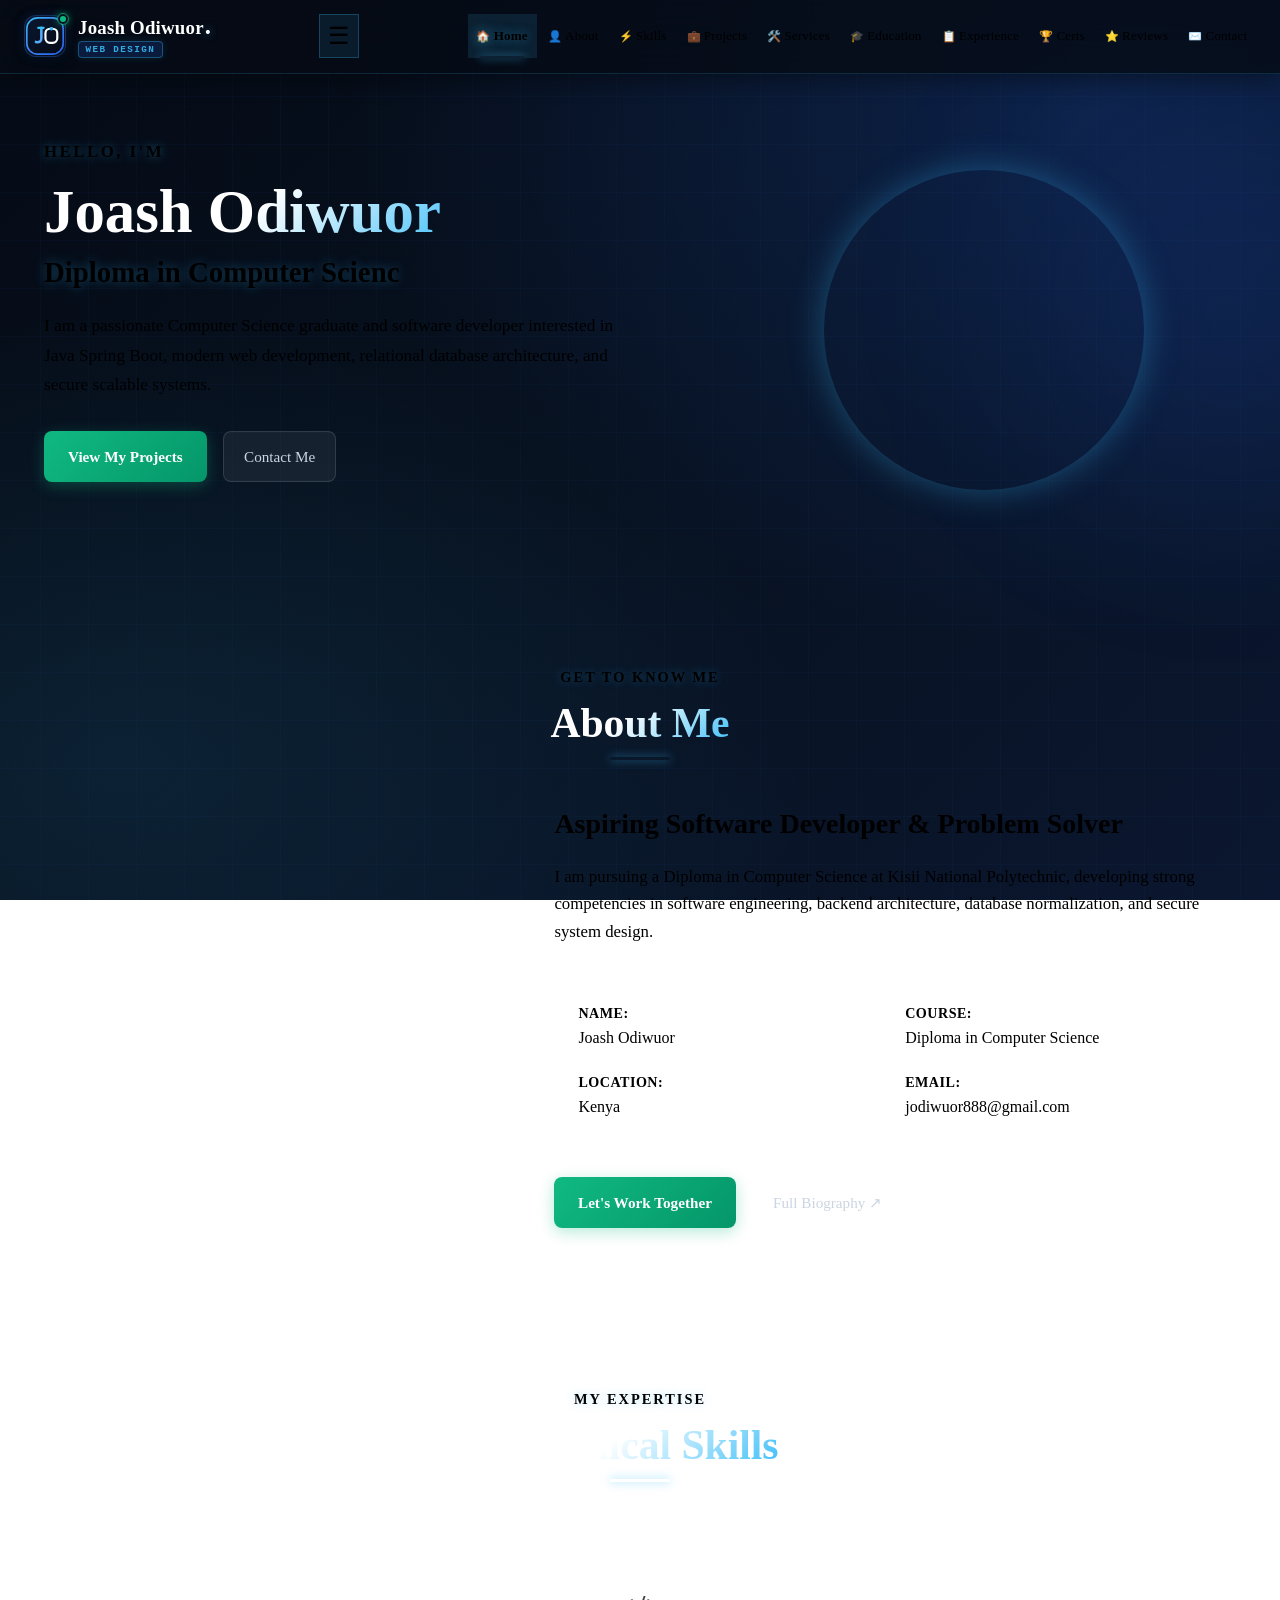
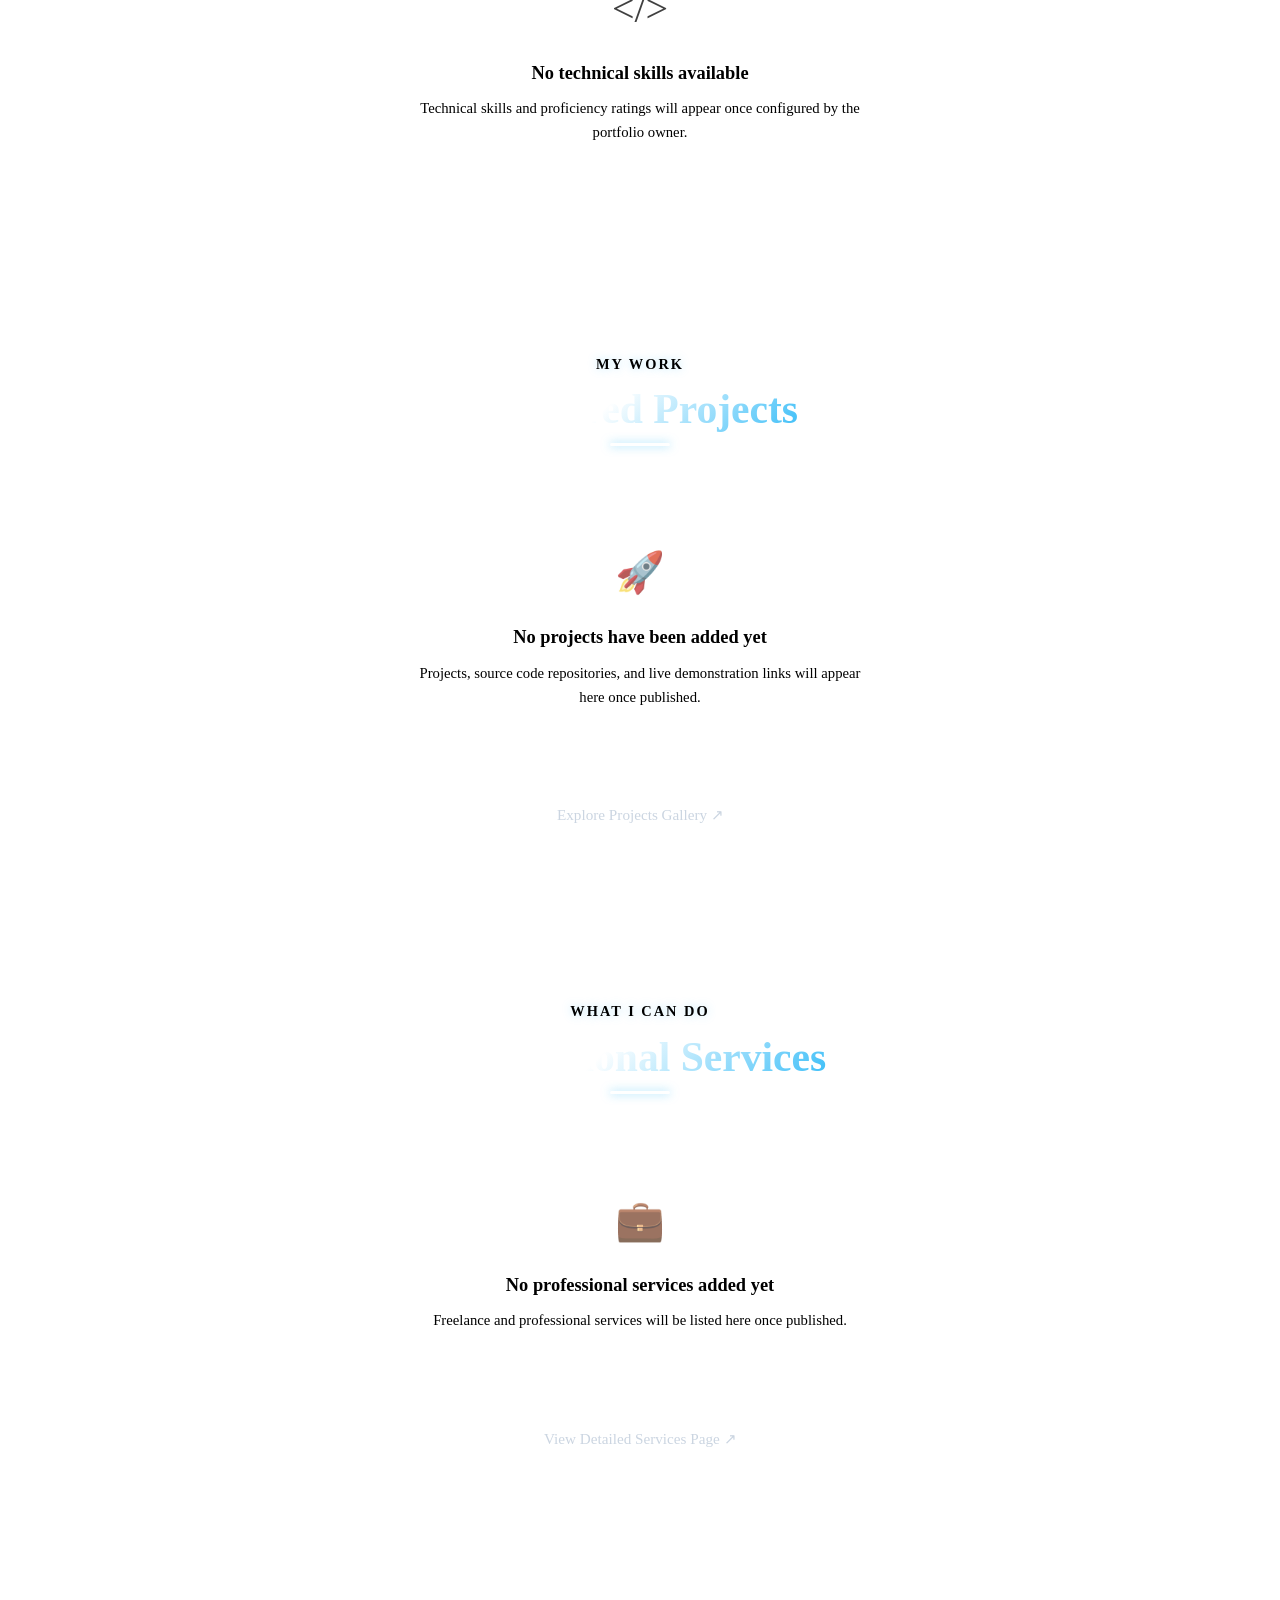
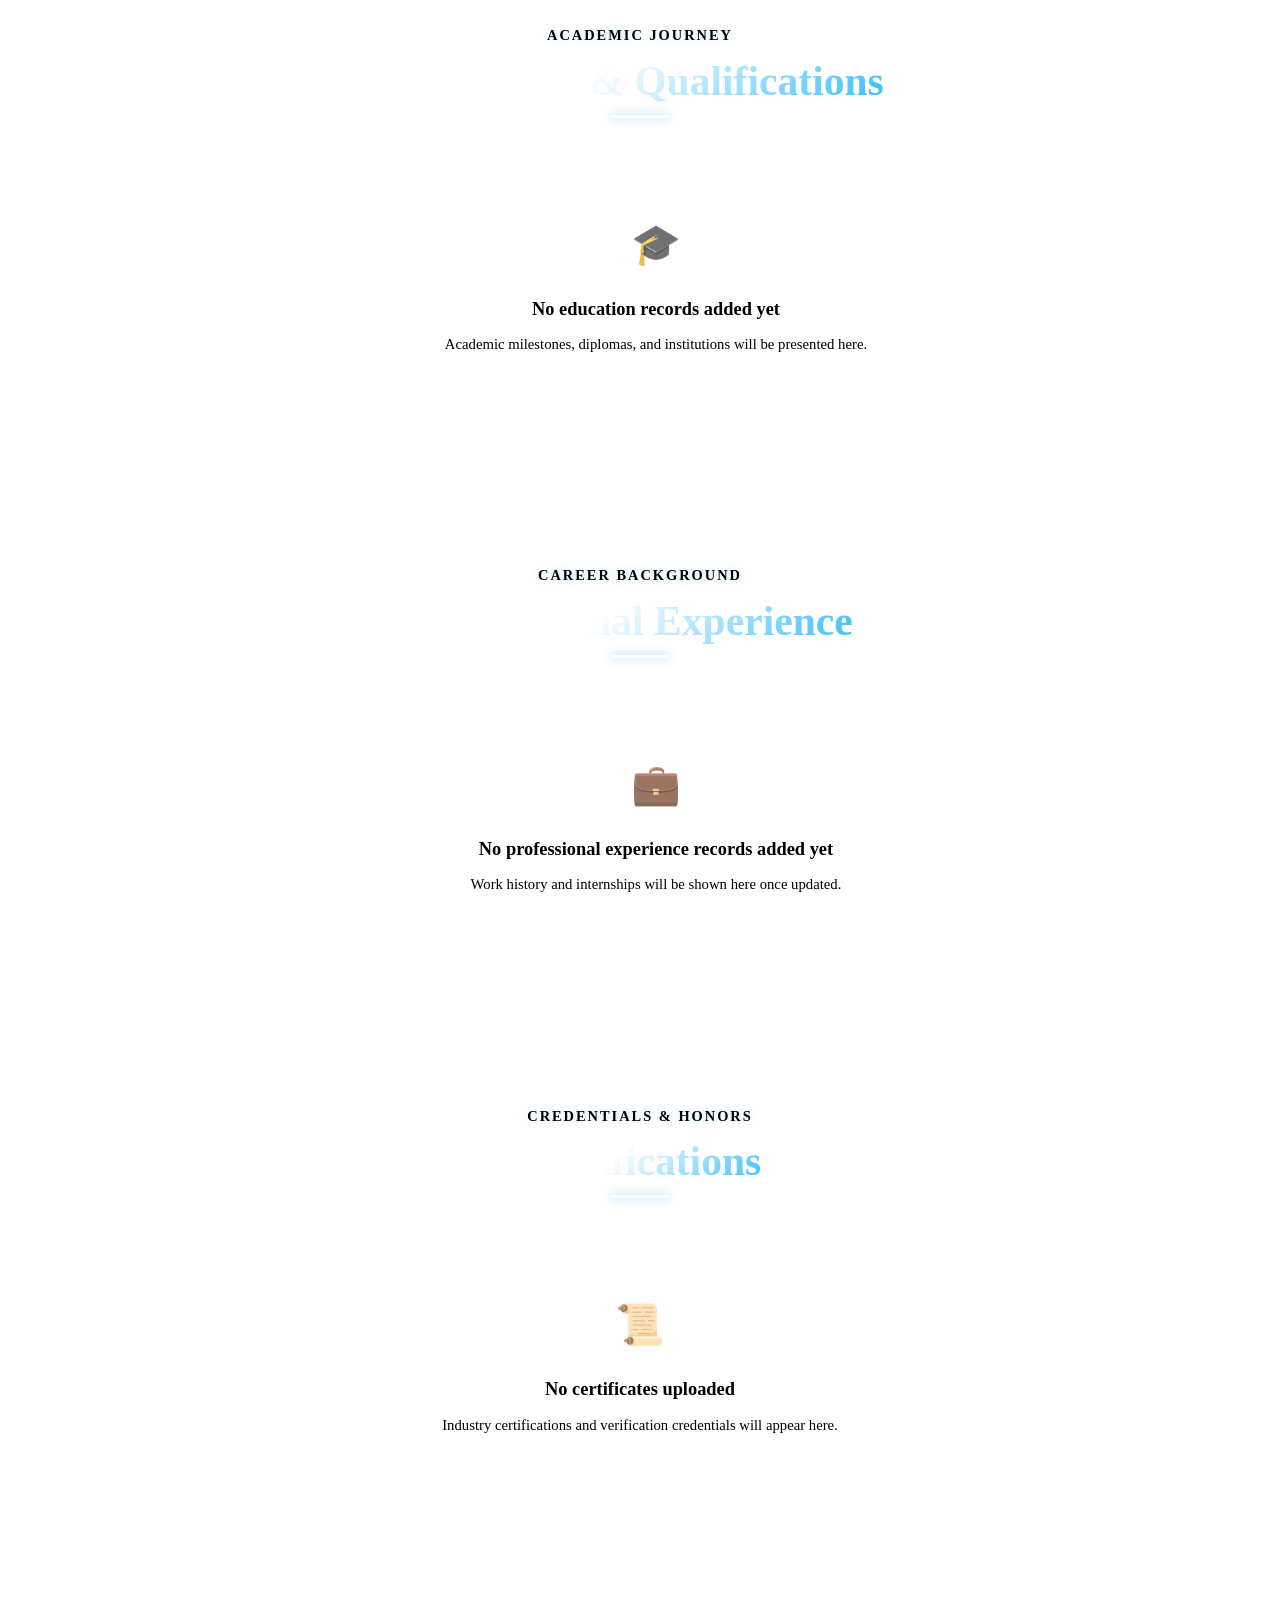
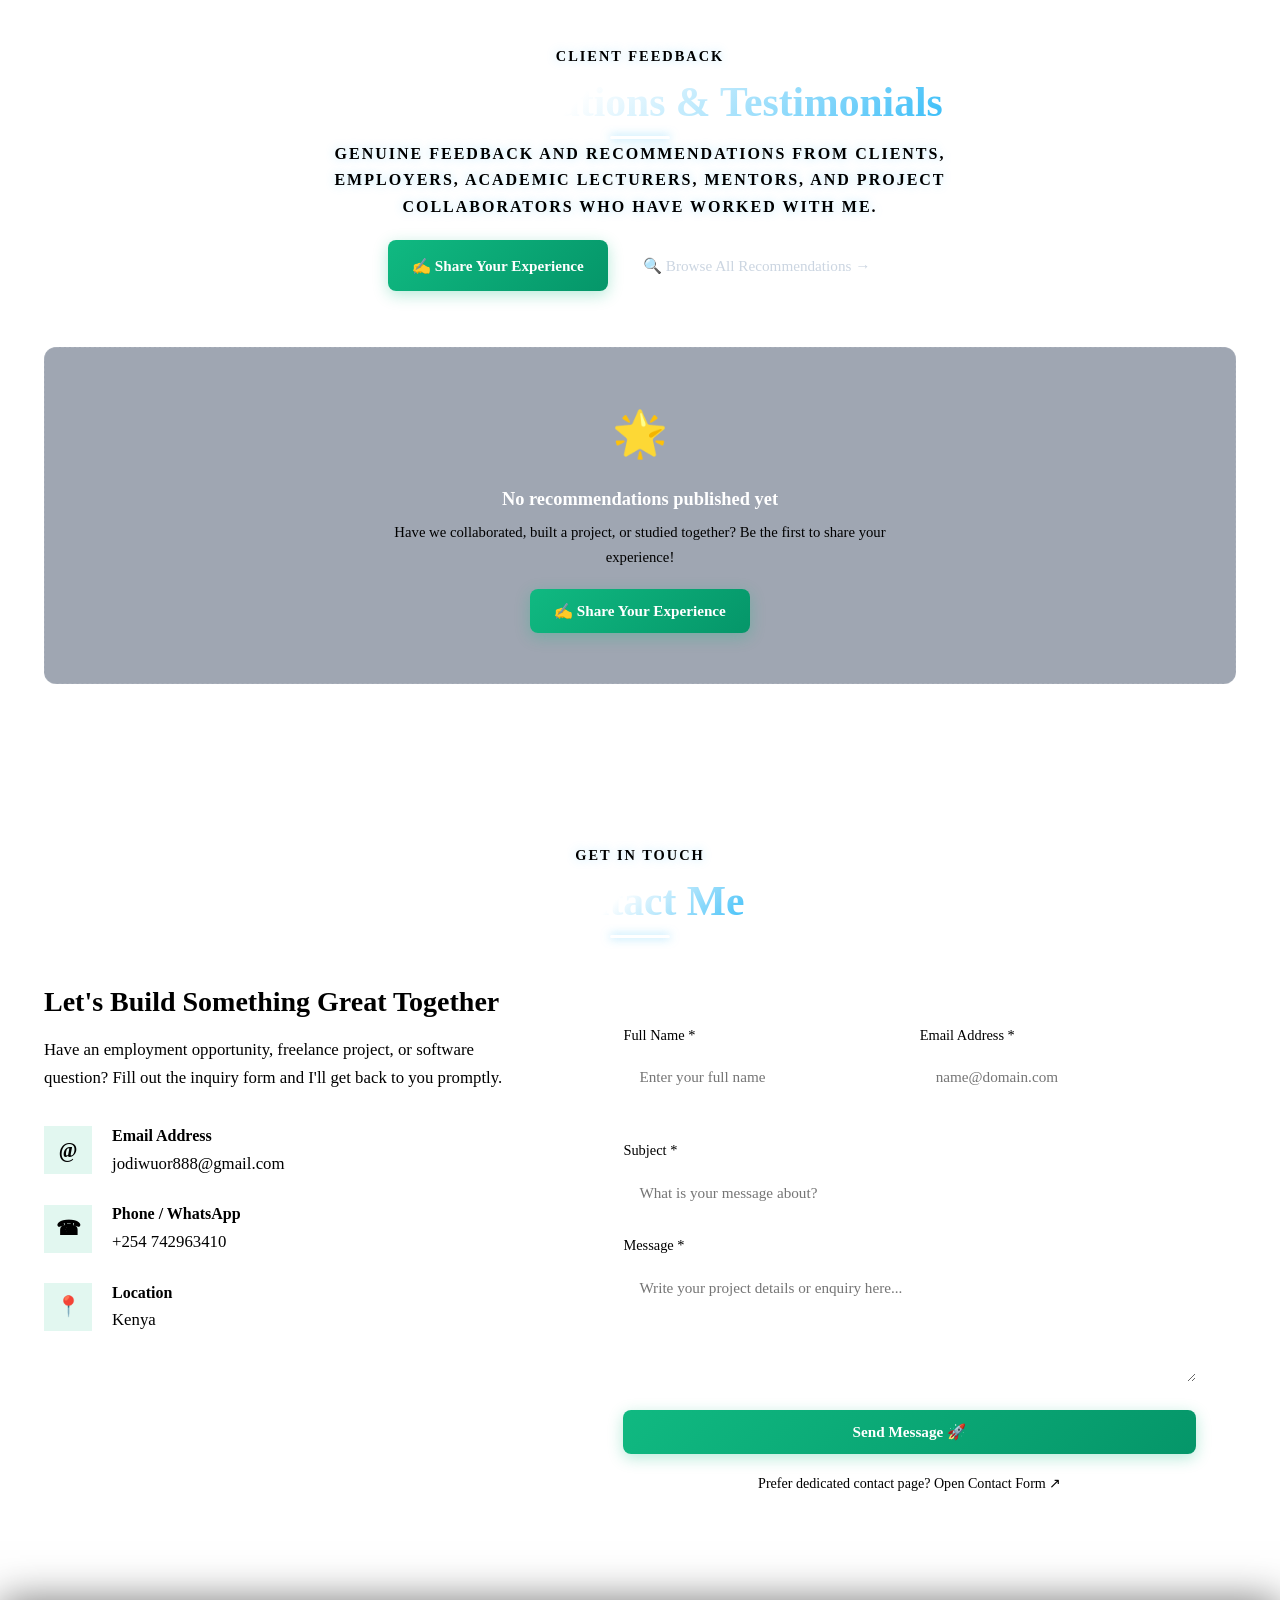
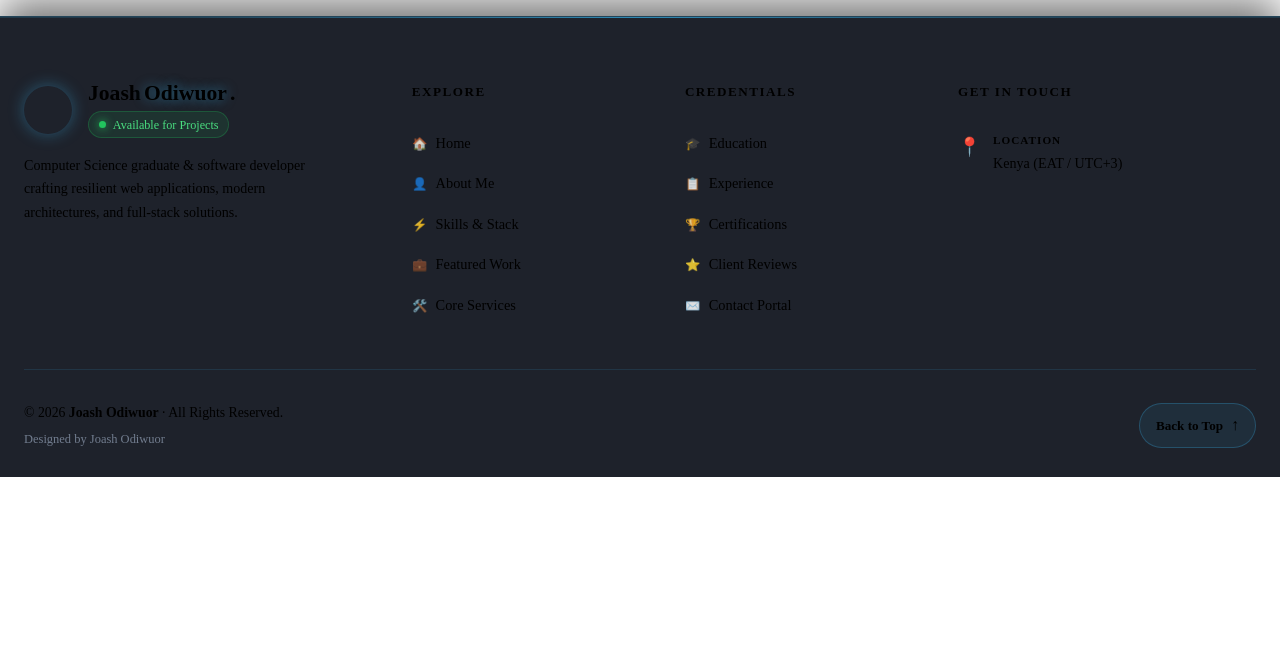
==== commit 8ee04134: "security: harden authentication, authorization, endpoints, and remove admin visibility - Remove admi" ====
--- a/frontendport/index.html
+++ b/frontendport/index.html
@@ -233,7 +233,6 @@
                 <li><a href="#certificates"><span class="nav-icon">🏆</span>Certs</a></li>
                 <li><a href="#testimonials"><span class="nav-icon">⭐</span>Reviews</a></li>
                 <li><a href="#contact"><span class="nav-icon">✉️</span>Contact</a></li>
-                <li><a href="admin/login.html" class="nav-button">🔒 Admin</a></li>
             </ul>
         </nav>
     </header>
@@ -665,17 +664,7 @@
                     </div>
                 </div>
 
-                <div class="footer-admin-card">
-                    <div class="fac-meta">
-                        <span class="fac-label">Authorized Access</span>
-                        <span class="fac-title">Administration Portal</span>
-                    </div>
-                    <a href="admin/login.html" class="footer-admin-btn">
-                        <span class="fab-icon">🔒</span>
-                        <span class="fab-text">Admin Login</span>
-                        <span class="fab-arrow">→</span>
-                    </a>
-                </div>
+                
             </div>
         </div>
 
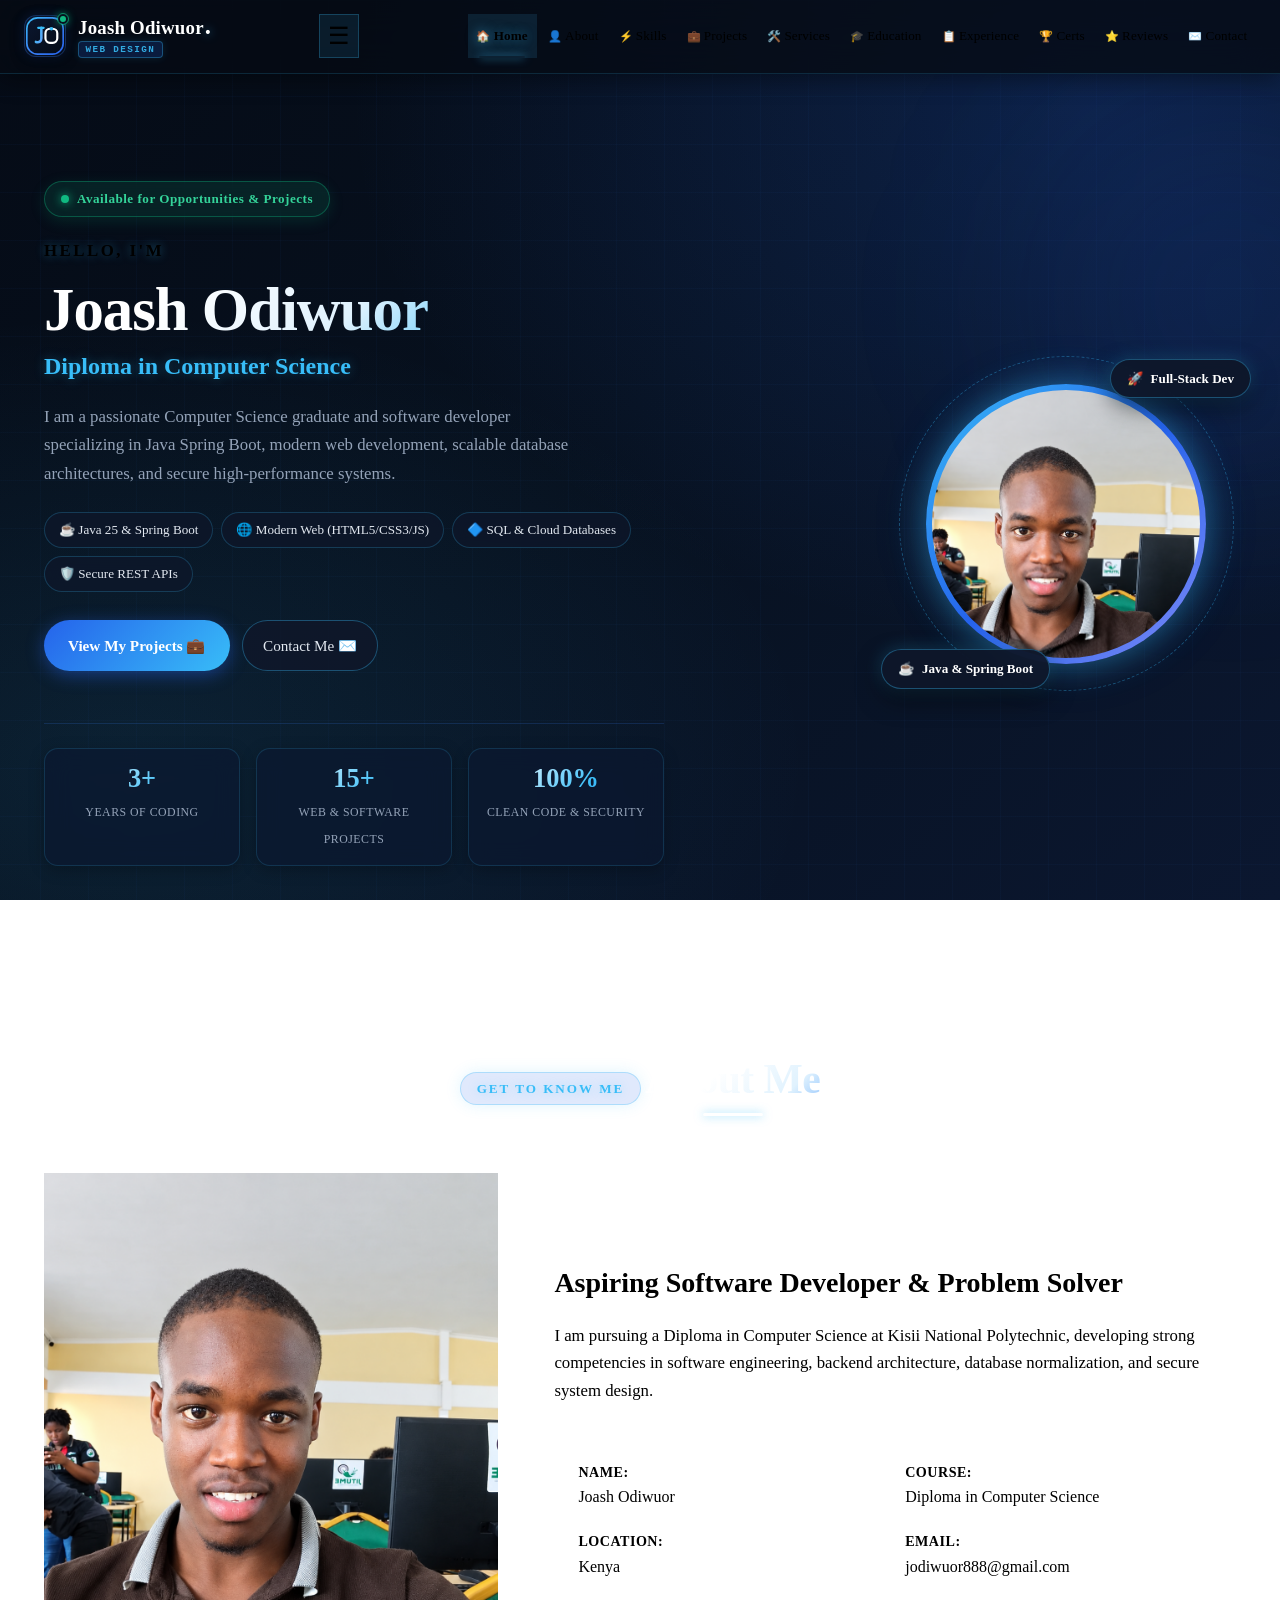
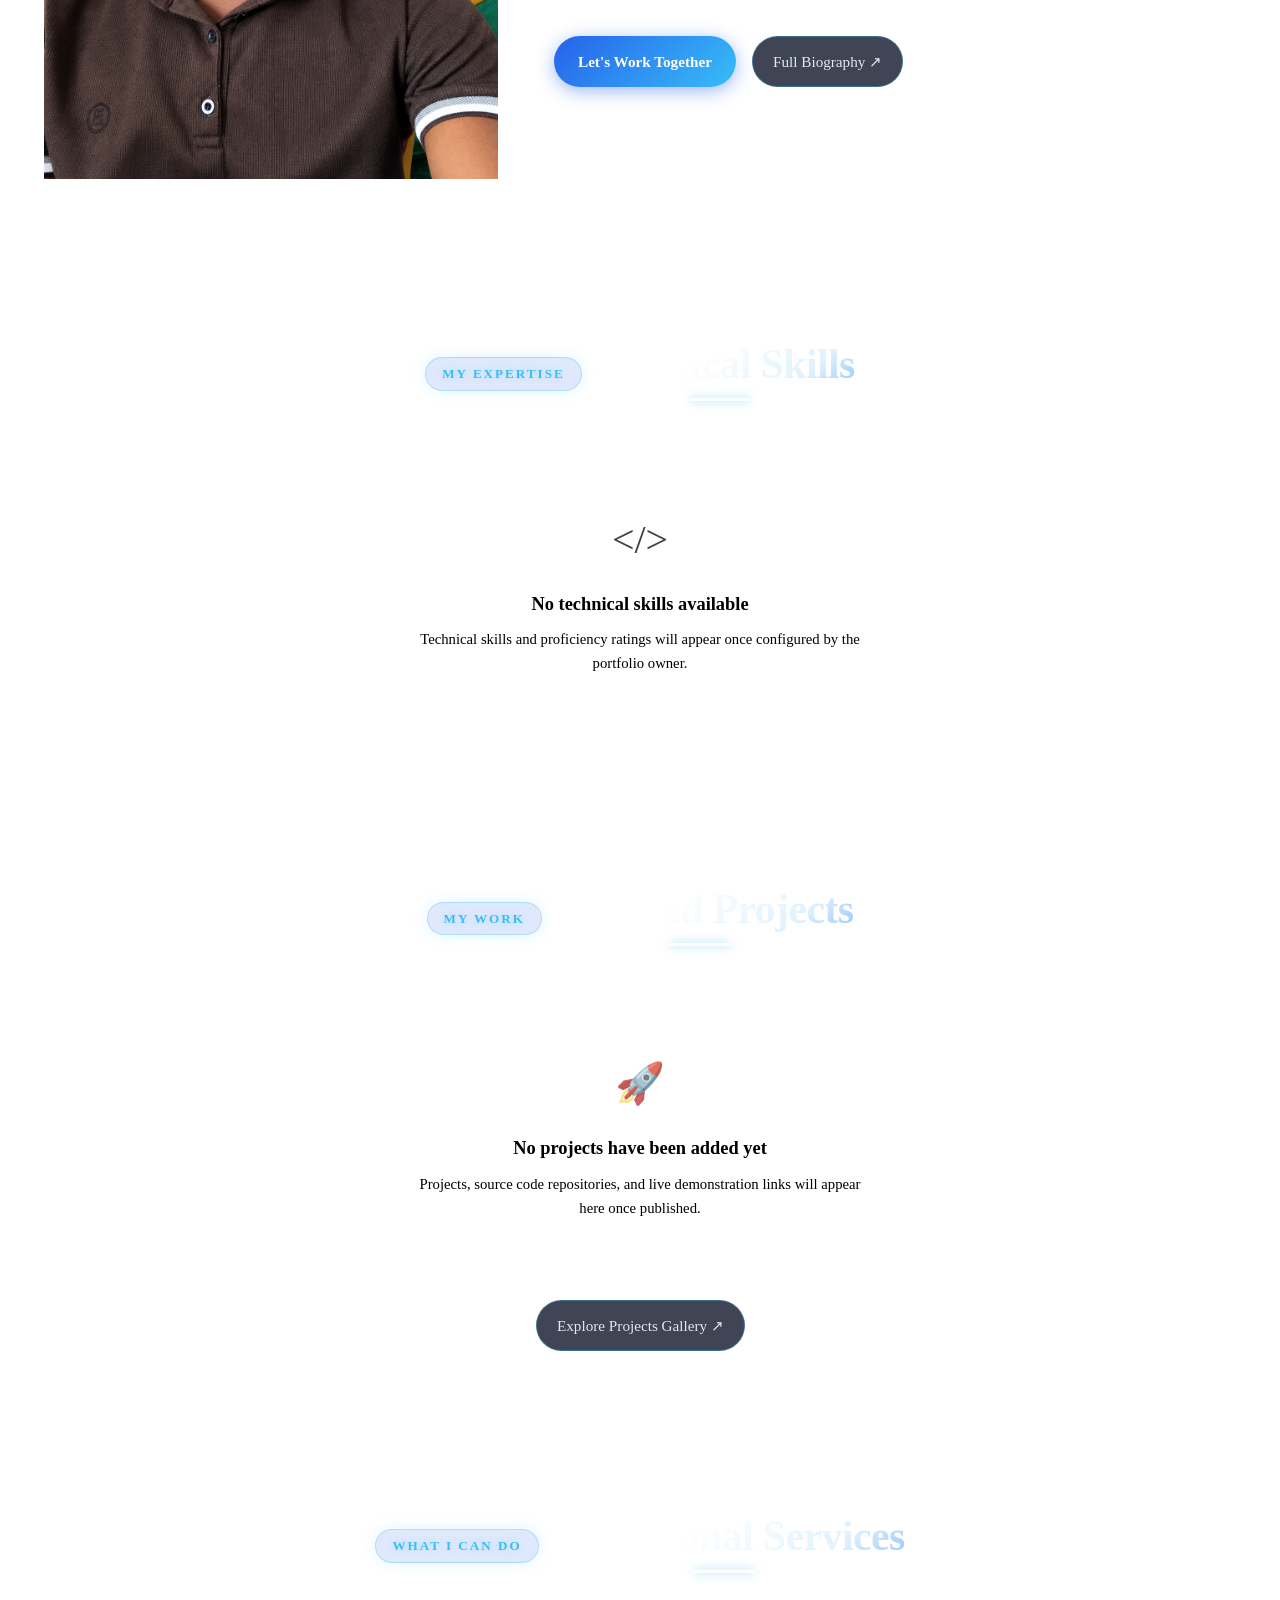
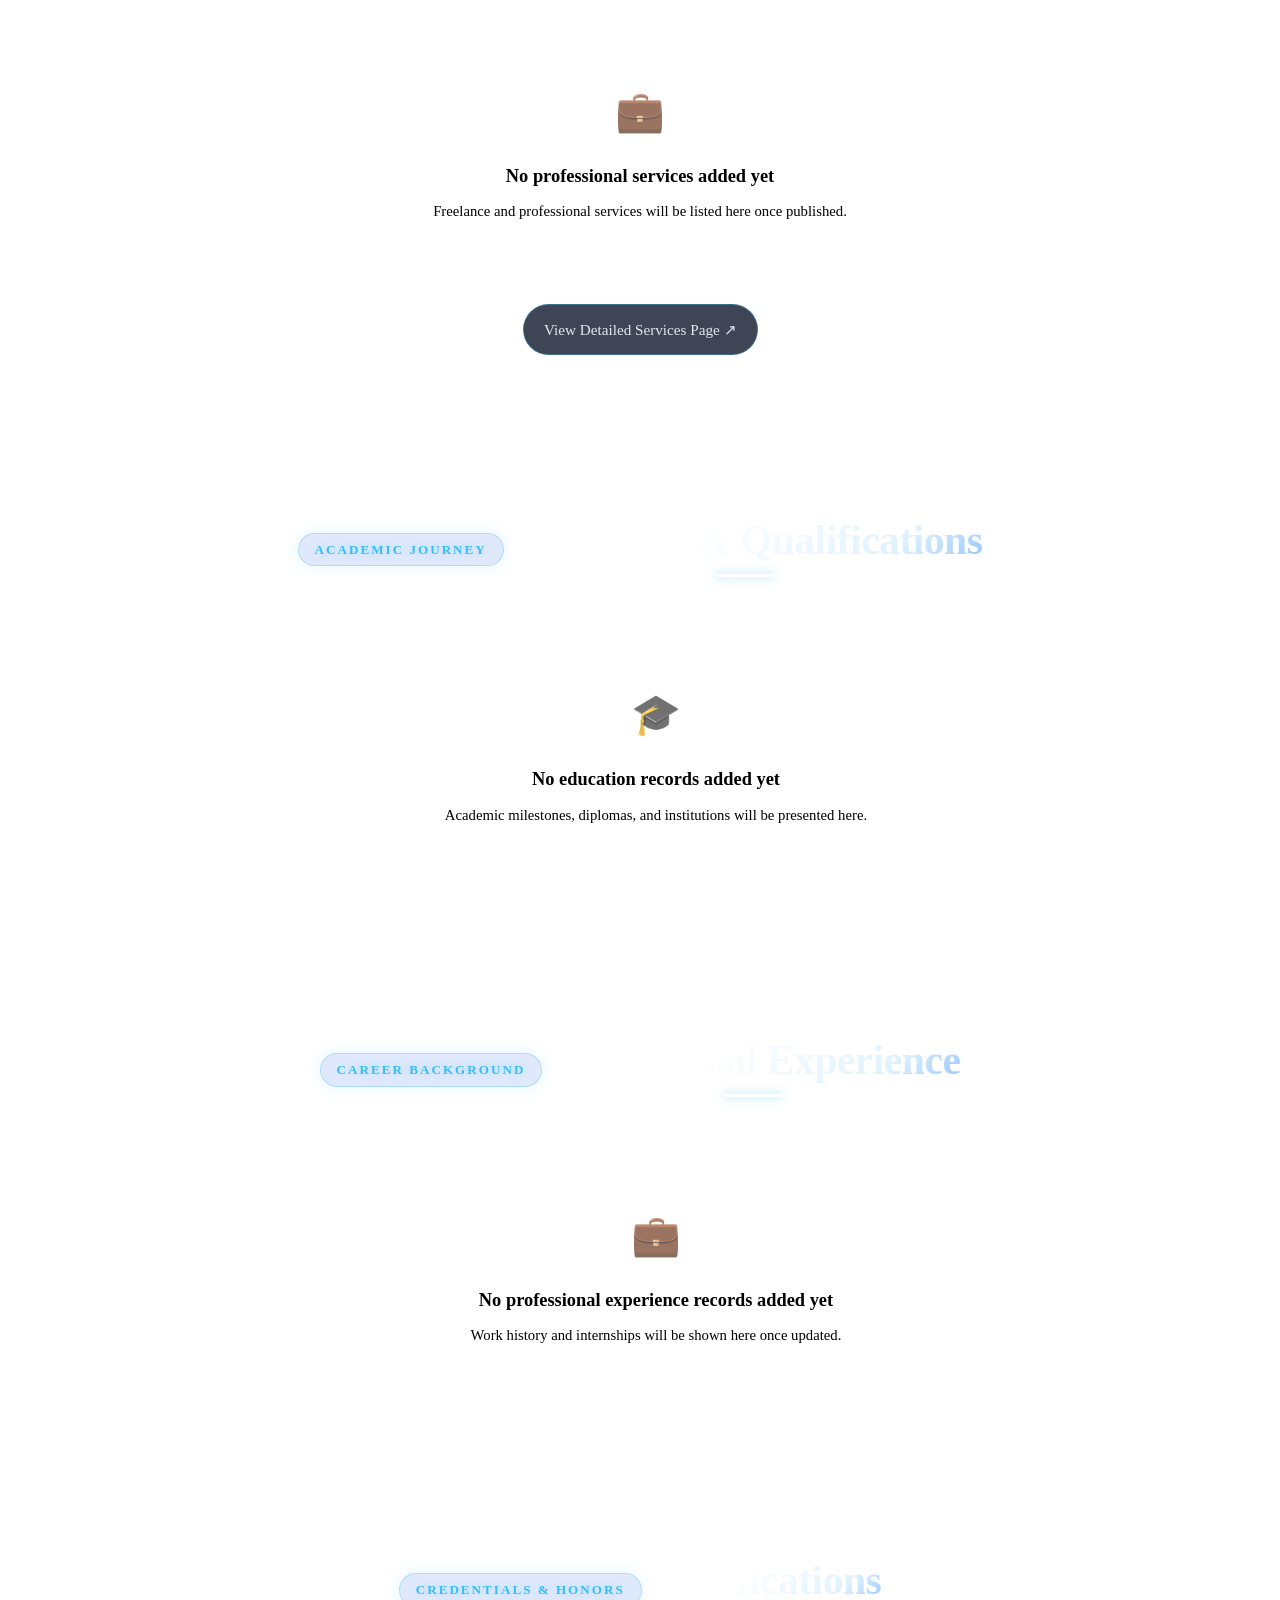
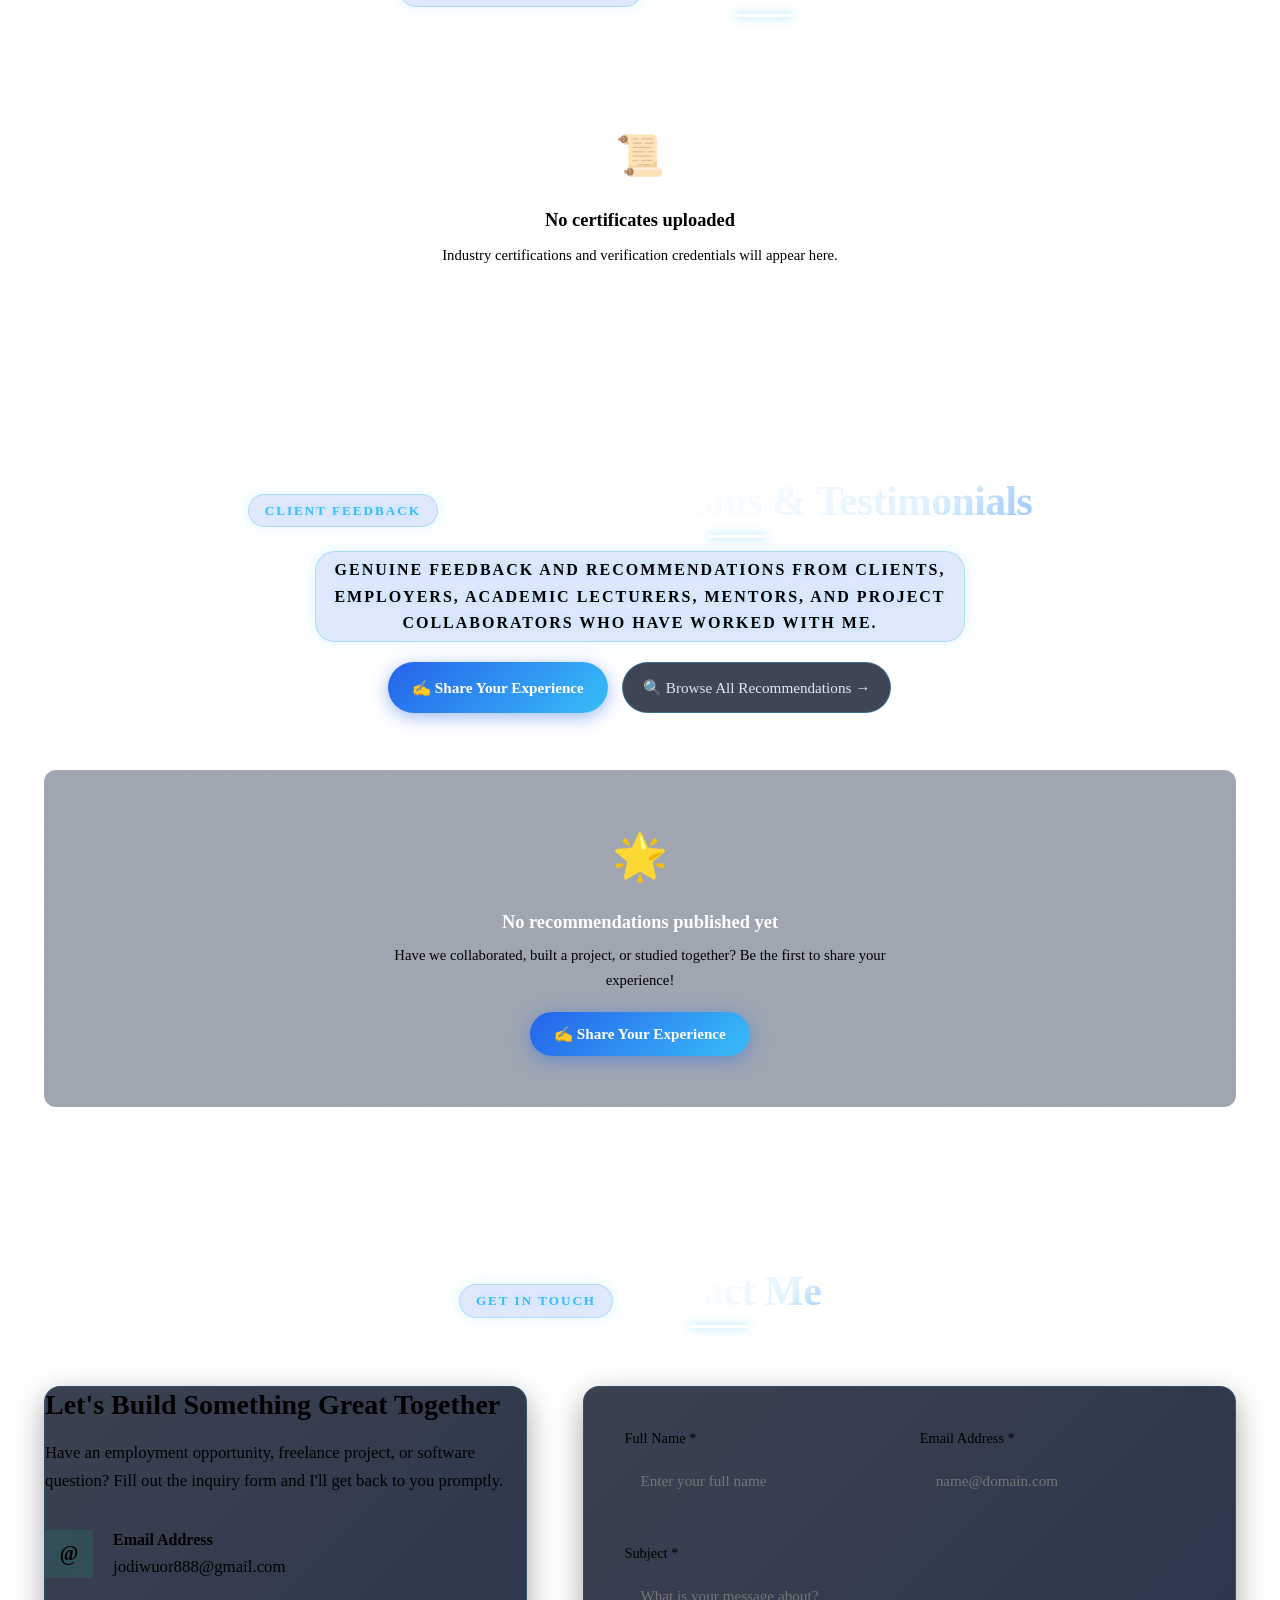
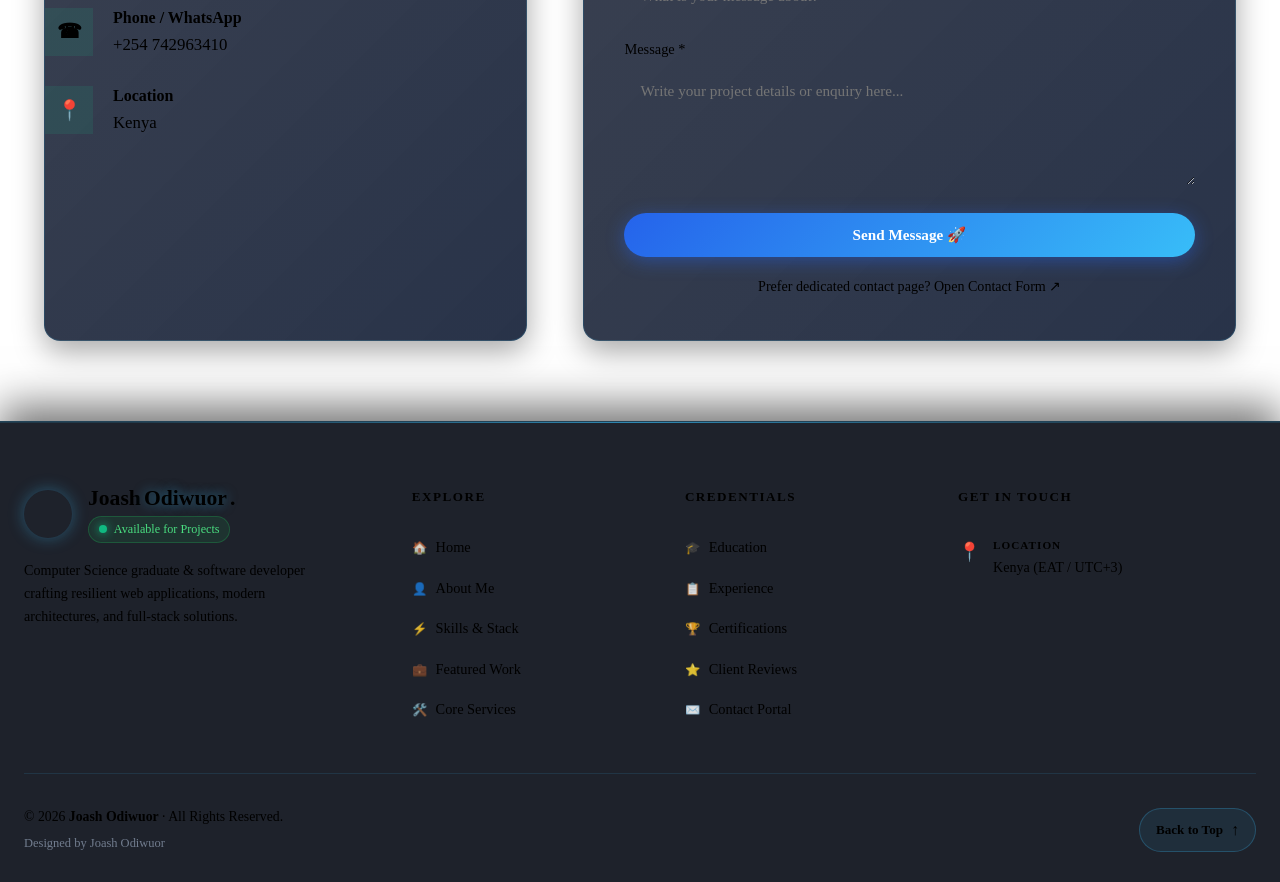
==== commit a1703e04: "design: modern hero section, glassmorphism cards, fixed icons, scroll animations, responsive polish" ====
--- a/frontendport/index.html
+++ b/frontendport/index.html
@@ -241,27 +241,65 @@
     <!-- ================= HERO SECTION ================= -->
     <section id="home" class="hero">
         <div class="hero-content">
+            <div class="hero-status-pill">
+                <span class="status-pulse-dot"></span>
+                <span>Available for Opportunities &amp; Projects</span>
+            </div>
             <p class="intro">HELLO, I'M</p>
             <h1 id="heroName">Joash Odiwuor</h1>
             <h2 id="typingHeadline">Diploma in Computer Science</h2>
             <p id="heroBio" class="hero-description">
-                I am a passionate Computer Science graduate and software developer interested in
-                Java Spring Boot, modern web development, relational database architecture,
-                and secure scalable systems.
+                I am a passionate Computer Science graduate and software developer specializing in
+                Java Spring Boot, modern web development, scalable database architectures,
+                and secure high-performance systems.
             </p>
 
+            <div class="hero-tech-pills">
+                <span class="tech-pill">☕ Java 25 &amp; Spring Boot</span>
+                <span class="tech-pill">🌐 Modern Web (HTML5/CSS3/JS)</span>
+                <span class="tech-pill">🔷 SQL &amp; Cloud Databases</span>
+                <span class="tech-pill">🛡️ Secure REST APIs</span>
+            </div>
+
             <div class="hero-buttons">
-                <a href="#projects" class="btn primary-btn">View My Projects</a>
-                <a href="#contact" class="btn secondary-btn">Contact Me</a>
+                <a href="#projects" class="btn primary-btn">View My Projects 💼</a>
+                <a href="#contact" class="btn secondary-btn">Contact Me ✉️</a>
                 <a href="javascript:void(0)"  class="btn outline-btn cv-download-btn" style="display:none;">Download CV 📄</a>
             </div>
 
             <div class="social-links dynamic-social-links"></div>
+
+            <div class="hero-stats-strip">
+                <div class="hero-stat-card">
+                    <span class="stat-number">3+</span>
+                    <span class="stat-label">Years of Coding</span>
+                </div>
+                <div class="hero-stat-card">
+                    <span class="stat-number">15+</span>
+                    <span class="stat-label">Web &amp; Software Projects</span>
+                </div>
+                <div class="hero-stat-card">
+                    <span class="stat-number">100%</span>
+                    <span class="stat-label">Clean Code &amp; Security</span>
+                </div>
+            </div>
         </div>
 
         <div class="hero-image">
-            <div class="image-circle">
-                <img id="profilePhoto" src="assets/img/profile.png" alt="Joash Odiwuor - Professional Profile Photo" onerror="this.src='assets/img/profile.png'" loading="lazy" decoding="async">
+            <div class="hero-avatar-wrapper">
+                <div class="avatar-glow-backdrop"></div>
+                <div class="avatar-orbit-ring"></div>
+                <div class="image-circle">
+                    <img id="profilePhoto" src="assets/img/profile.png" alt="Joash Odiwuor - Professional Profile Photo" onerror="this.src='assets/img/profile.png'" loading="lazy" decoding="async">
+                </div>
+                <div class="floating-badge badge-top-right">
+                    <span class="badge-icon">🚀</span>
+                    <span class="badge-text">Full-Stack Dev</span>
+                </div>
+                <div class="floating-badge badge-bottom-left">
+                    <span class="badge-icon">☕</span>
+                    <span class="badge-text">Java &amp; Spring Boot</span>
+                </div>
             </div>
         </div>
     </section>
--- a/frontendport/assets/css/style.css
+++ b/frontendport/assets/css/style.css
@@ -2719,4 +2719,638 @@
     body {
         background-attachment: scroll;
     }
-}+}
+
+/* ==========================================================================
+   ULTRA-ATTRACTIVE MODERN DESIGN & VISUAL POLISH ENHANCEMENTS
+   ========================================================================== */
+
+/* 1. Hero Availability Pill */
+.hero-status-pill {
+    display: inline-flex;
+    align-items: center;
+    gap: 8px;
+    background: rgba(16, 185, 129, 0.12);
+    border: 1px solid rgba(16, 185, 129, 0.35);
+    color: #34d399;
+    padding: 6px 16px;
+    border-radius: 30px;
+    font-size: 0.82rem;
+    font-weight: 600;
+    letter-spacing: 0.5px;
+    margin-bottom: 1.25rem;
+    box-shadow: 0 4px 15px rgba(16, 185, 129, 0.15);
+    backdrop-filter: blur(8px);
+}
+
+.status-pulse-dot {
+    width: 8px;
+    height: 8px;
+    border-radius: 50%;
+    background: #10b981;
+    box-shadow: 0 0 10px #10b981;
+    display: inline-block;
+    animation: statusPulse 2s infinite ease-in-out;
+}
+
+@keyframes statusPulse {
+    0%, 100% {
+        transform: scale(1);
+        box-shadow: 0 0 4px #10b981;
+    }
+    50% {
+        transform: scale(1.35);
+        box-shadow: 0 0 14px #34d399;
+    }
+}
+
+/* 2. Hero Tech Pills */
+.hero-tech-pills {
+    display: flex;
+    gap: 8px;
+    flex-wrap: wrap;
+    margin-bottom: 1.75rem;
+}
+
+.tech-pill {
+    display: inline-flex;
+    align-items: center;
+    gap: 6px;
+    background: rgba(15, 23, 42, 0.72);
+    border: 1px solid rgba(56, 189, 248, 0.22);
+    color: #e2e8f0;
+    padding: 6px 14px;
+    border-radius: 20px;
+    font-size: 0.82rem;
+    font-weight: 500;
+    backdrop-filter: blur(8px);
+    transition: all 0.3s cubic-bezier(0.4, 0, 0.2, 1);
+}
+
+.tech-pill:hover {
+    border-color: var(--cyan-accent, #38bdf8);
+    background: rgba(37, 99, 235, 0.2);
+    color: #ffffff;
+    box-shadow: 0 0 16px rgba(56, 189, 248, 0.35);
+    transform: translateY(-2px);
+}
+
+/* 3. Hero Quick Stats Strip */
+.hero-stats-strip {
+    display: grid;
+    grid-template-columns: repeat(3, 1fr);
+    gap: 1rem;
+    margin-top: 2rem;
+    padding-top: 1.5rem;
+    border-top: 1px solid rgba(59, 130, 246, 0.18);
+}
+
+.hero-stat-card {
+    background: rgba(11, 23, 48, 0.65);
+    border: 1px solid rgba(56, 189, 248, 0.16);
+    border-radius: 14px;
+    padding: 14px 12px;
+    text-align: center;
+    backdrop-filter: blur(12px);
+    transition: all 0.3s ease;
+    box-shadow: 0 4px 15px rgba(0, 0, 0, 0.25);
+}
+
+.hero-stat-card:hover {
+    transform: translateY(-3px);
+    border-color: rgba(56, 189, 248, 0.45);
+    box-shadow: 0 8px 25px rgba(0, 0, 0, 0.4), 0 0 20px rgba(56, 189, 248, 0.22);
+}
+
+.hero-stat-card .stat-number {
+    font-size: 1.65rem;
+    font-weight: 800;
+    display: block;
+    line-height: 1.2;
+    background: linear-gradient(135deg, #ffffff 10%, #38bdf8 65%, #818cf8 100%);
+    -webkit-background-clip: text;
+    -webkit-text-fill-color: transparent;
+    margin-bottom: 4px;
+}
+
+.hero-stat-card .stat-label {
+    font-size: 0.74rem;
+    color: var(--text-muted, #94a3b8);
+    font-weight: 500;
+    text-transform: uppercase;
+    letter-spacing: 0.5px;
+    line-height: 1.3;
+}
+
+/* 4. Hero Avatar Presentation */
+.hero-avatar-wrapper {
+    position: relative;
+    width: 340px;
+    height: 340px;
+    display: flex;
+    justify-content: center;
+    align-items: center;
+}
+
+.avatar-glow-backdrop {
+    position: absolute;
+    width: 280px;
+    height: 280px;
+    border-radius: 50%;
+    background: radial-gradient(circle, rgba(56, 189, 248, 0.35) 0%, rgba(37, 99, 235, 0.18) 50%, transparent 75%);
+    filter: blur(30px);
+    z-index: 0;
+    animation: ambientHalo 4s ease-in-out infinite alternate;
+}
+
+@keyframes ambientHalo {
+    0% { transform: scale(0.95); opacity: 0.7; }
+    100% { transform: scale(1.1); opacity: 1; filter: blur(36px); }
+}
+
+.avatar-orbit-ring {
+    position: absolute;
+    width: 335px;
+    height: 335px;
+    border-radius: 50%;
+    border: 1.5px dashed rgba(56, 189, 248, 0.35);
+    z-index: 1;
+    animation: rotateDashed 30s linear infinite;
+}
+
+@keyframes rotateDashed {
+    from { transform: rotate(0deg); }
+    to { transform: rotate(360deg); }
+}
+
+.hero-avatar-wrapper .image-circle {
+    position: relative;
+    z-index: 2;
+    width: 280px;
+    height: 280px;
+    border-radius: 50%;
+    padding: 6px;
+    background: linear-gradient(135deg, #38bdf8, #2563eb, #818cf8);
+    box-shadow: 0 0 35px rgba(56, 189, 248, 0.45);
+    transition: transform 0.4s cubic-bezier(0.4, 0, 0.2, 1);
+}
+
+.hero-avatar-wrapper .image-circle:hover {
+    transform: scale(1.03);
+    box-shadow: 0 0 45px rgba(56, 189, 248, 0.6);
+}
+
+.floating-badge {
+    position: absolute;
+    z-index: 4;
+    display: flex;
+    align-items: center;
+    gap: 8px;
+    background: rgba(15, 23, 42, 0.92);
+    backdrop-filter: blur(14px);
+    border: 1px solid rgba(56, 189, 248, 0.35);
+    padding: 8px 16px;
+    border-radius: 30px;
+    box-shadow: 0 10px 25px rgba(0, 0, 0, 0.5), 0 0 18px rgba(56, 189, 248, 0.25);
+    font-size: 0.82rem;
+    font-weight: 600;
+    color: #ffffff;
+    animation: floatBadge 4s ease-in-out infinite alternate;
+}
+
+.badge-top-right {
+    top: 5px;
+    right: -15px;
+}
+
+.badge-bottom-left {
+    bottom: 5px;
+    left: -15px;
+    animation-delay: 2s;
+}
+
+@keyframes floatBadge {
+    0% { transform: translateY(0px); }
+    100% { transform: translateY(-8px); }
+}
+
+/* 5. Modern Card Elevation & Glassmorphism across the entire site */
+.service-card,
+.project-card,
+.testimonial-card,
+.skill-category-card,
+.cert-card,
+.contact-info,
+.contact-form {
+    background: linear-gradient(135deg, rgba(15, 23, 42, 0.82), rgba(11, 23, 48, 0.88)) !important;
+    backdrop-filter: blur(16px);
+    border: 1px solid rgba(56, 189, 248, 0.16) !important;
+    border-radius: 16px !important;
+    box-shadow: 0 10px 30px rgba(0, 0, 0, 0.35);
+    transition: all 0.35s cubic-bezier(0.4, 0, 0.2, 1);
+    position: relative;
+    overflow: hidden;
+}
+
+.service-card::before,
+.project-card::before,
+.testimonial-card::before,
+.skill-category-card::before {
+    content: '';
+    position: absolute;
+    top: 0;
+    left: 0;
+    right: 0;
+    height: 2px;
+    background: linear-gradient(90deg, transparent, rgba(56, 189, 248, 0.6), transparent);
+    opacity: 0.6;
+    transition: opacity 0.3s ease;
+}
+
+.service-card:hover,
+.project-card:hover,
+.testimonial-card:hover,
+.skill-category-card:hover {
+    transform: translateY(-6px);
+    border-color: rgba(56, 189, 248, 0.45) !important;
+    box-shadow: 0 20px 45px rgba(0, 0, 0, 0.5), 0 0 25px rgba(56, 189, 248, 0.22) !important;
+}
+
+.service-card:hover::before,
+.project-card:hover::before,
+.testimonial-card:hover::before,
+.skill-category-card:hover::before {
+    opacity: 1;
+}
+
+/* 6. Section Badges */
+.section-title p {
+    display: inline-block;
+    background: rgba(37, 99, 235, 0.14);
+    border: 1px solid rgba(56, 189, 248, 0.3);
+    color: var(--cyan-accent, #38bdf8);
+    padding: 5px 16px;
+    border-radius: 20px;
+    font-size: 0.82rem;
+    font-weight: 600;
+    letter-spacing: 2px;
+    text-transform: uppercase;
+    margin-bottom: 0.75rem;
+    box-shadow: 0 0 15px rgba(56, 189, 248, 0.15);
+}
+
+.section-title h2 {
+    font-size: clamp(2rem, 4vw, 2.75rem);
+    font-weight: 800;
+    letter-spacing: -0.5px;
+    background: linear-gradient(135deg, #ffffff 40%, #e0f2fe 80%, #93c5fd 100%);
+    -webkit-background-clip: text;
+    -webkit-text-fill-color: transparent;
+}
+
+/* 7. Button Glow Micro-Interactions */
+.btn.primary-btn {
+    background: linear-gradient(135deg, #2563eb 0%, #38bdf8 100%) !important;
+    border: none !important;
+    color: #ffffff !important;
+    font-weight: 600 !important;
+    box-shadow: 0 4px 18px rgba(37, 99, 235, 0.45);
+    border-radius: 30px !important;
+    transition: all 0.3s cubic-bezier(0.4, 0, 0.2, 1) !important;
+}
+
+.btn.primary-btn:hover {
+    box-shadow: 0 8px 28px rgba(56, 189, 248, 0.65) !important;
+    transform: translateY(-2px);
+    filter: brightness(1.08);
+}
+
+.btn.secondary-btn {
+    background: rgba(15, 23, 42, 0.8) !important;
+    border: 1px solid rgba(56, 189, 248, 0.35) !important;
+    color: #e2e8f0 !important;
+    border-radius: 30px !important;
+    transition: all 0.3s cubic-bezier(0.4, 0, 0.2, 1) !important;
+}
+
+.btn.secondary-btn:hover {
+    background: rgba(37, 99, 235, 0.25) !important;
+    border-color: #38bdf8 !important;
+    color: #ffffff !important;
+    box-shadow: 0 0 20px rgba(56, 189, 248, 0.35) !important;
+    transform: translateY(-2px);
+}
+
+/* 8. Input Focus Neon Glow in Contact Form */
+.contact-form input:focus,
+.contact-form textarea:focus {
+    border-color: var(--cyan-accent, #38bdf8) !important;
+    box-shadow: 0 0 18px rgba(56, 189, 248, 0.3) !important;
+    background: rgba(15, 23, 42, 0.95) !important;
+}
+
+/* 9. Mobile Responsive Adaptations */
+@media (max-width: 768px) {
+    .hero-stats-strip {
+        grid-template-columns: 1fr;
+        gap: 0.75rem;
+    }
+    .hero-avatar-wrapper {
+        width: 270px;
+        height: 270px;
+    }
+    .hero-avatar-wrapper .image-circle {
+        width: 220px;
+        height: 220px;
+    }
+    .avatar-orbit-ring {
+        width: 260px;
+        height: 260px;
+    }
+    .floating-badge {
+        font-size: 0.75rem;
+        padding: 6px 12px;
+    }
+    .badge-top-right {
+        right: -5px;
+    }
+    .badge-bottom-left {
+        left: -5px;
+    }
+}
+
+
+/* ==========================================================================
+   SCROLL-TRIGGERED ENTRANCE ANIMATIONS
+   ========================================================================== */
+
+/* Fade-in-up animation for sections */
+@keyframes fadeInUp {
+    from {
+        opacity: 0;
+        transform: translateY(30px);
+    }
+    to {
+        opacity: 1;
+        transform: translateY(0);
+    }
+}
+
+@keyframes fadeInLeft {
+    from {
+        opacity: 0;
+        transform: translateX(-30px);
+    }
+    to {
+        opacity: 1;
+        transform: translateX(0);
+    }
+}
+
+@keyframes fadeInRight {
+    from {
+        opacity: 0;
+        transform: translateX(30px);
+    }
+    to {
+        opacity: 1;
+        transform: translateX(0);
+    }
+}
+
+.section {
+    animation: fadeInUp 0.6s ease-out both;
+}
+
+/* Staggered card entrance */
+.service-card,
+.project-card,
+.testimonial-card,
+.skill-category-card,
+.cert-card {
+    opacity: 0;
+    animation: fadeInUp 0.5s ease-out forwards;
+}
+
+.service-card:nth-child(1), .project-card:nth-child(1), .testimonial-card:nth-child(1), .skill-category-card:nth-child(1), .cert-card:nth-child(1) { animation-delay: 0.1s; }
+.service-card:nth-child(2), .project-card:nth-child(2), .testimonial-card:nth-child(2), .skill-category-card:nth-child(2), .cert-card:nth-child(2) { animation-delay: 0.2s; }
+.service-card:nth-child(3), .project-card:nth-child(3), .testimonial-card:nth-child(3), .skill-category-card:nth-child(3), .cert-card:nth-child(3) { animation-delay: 0.3s; }
+.service-card:nth-child(4), .project-card:nth-child(4), .testimonial-card:nth-child(4), .skill-category-card:nth-child(4), .cert-card:nth-child(4) { animation-delay: 0.4s; }
+.service-card:nth-child(5), .project-card:nth-child(5), .testimonial-card:nth-child(5), .skill-category-card:nth-child(5), .cert-card:nth-child(5) { animation-delay: 0.5s; }
+.service-card:nth-child(6), .project-card:nth-child(6), .testimonial-card:nth-child(6), .skill-category-card:nth-child(6), .cert-card:nth-child(6) { animation-delay: 0.6s; }
+
+/* Timeline items staggered */
+.timeline-item:nth-child(odd) {
+    animation: fadeInLeft 0.5s ease-out forwards;
+}
+.timeline-item:nth-child(even) {
+    animation: fadeInRight 0.5s ease-out forwards;
+}
+
+/* ==========================================================================
+   HERO SECTION — ENHANCED LAYOUT
+   ========================================================================== */
+
+/* Ensure hero content and image flex properly */
+.hero {
+    display: flex;
+    align-items: center;
+    justify-content: space-between;
+    gap: 3rem;
+    min-height: 100vh;
+    padding: 120px 5% 60px;
+}
+
+.hero-content {
+    flex: 1;
+    max-width: 620px;
+}
+
+.hero-image {
+    flex: 0 0 auto;
+    display: flex;
+    justify-content: center;
+    align-items: center;
+}
+
+/* Hero Name Gradient */
+.hero h1,
+#heroName {
+    font-size: clamp(2.5rem, 5vw, 3.8rem);
+    font-weight: 800;
+    letter-spacing: -1px;
+    line-height: 1.1;
+    background: linear-gradient(135deg, #ffffff 20%, #e0f2fe 50%, #38bdf8 80%, #818cf8 100%);
+    -webkit-background-clip: text;
+    -webkit-text-fill-color: transparent;
+    margin-bottom: 0.5rem;
+}
+
+/* Typing headline */
+#typingHeadline {
+    font-size: clamp(1.1rem, 2.5vw, 1.5rem);
+    color: var(--cyan-accent, #38bdf8);
+    font-weight: 600;
+    margin-bottom: 1rem;
+}
+
+/* Hero description */
+.hero-description {
+    font-size: 1.05rem;
+    color: var(--text-secondary, #94a3b8);
+    line-height: 1.7;
+    margin-bottom: 1.5rem;
+    max-width: 540px;
+}
+
+/* Hero buttons container */
+.hero-buttons {
+    display: flex;
+    gap: 12px;
+    flex-wrap: wrap;
+    margin-bottom: 1.25rem;
+}
+
+/* Outline button for CV download */
+.btn.outline-btn {
+    background: transparent !important;
+    border: 1.5px solid rgba(56, 189, 248, 0.5) !important;
+    color: #38bdf8 !important;
+    border-radius: 30px !important;
+    transition: all 0.3s ease !important;
+}
+
+.btn.outline-btn:hover {
+    background: rgba(56, 189, 248, 0.12) !important;
+    border-color: #38bdf8 !important;
+    box-shadow: 0 0 20px rgba(56, 189, 248, 0.3) !important;
+}
+
+/* ==========================================================================
+   TABLET RESPONSIVE (769px - 1024px)
+   ========================================================================== */
+
+@media (max-width: 1024px) {
+    .hero {
+        flex-direction: column;
+        text-align: center;
+        padding: 100px 5% 40px;
+        gap: 2rem;
+    }
+    .hero-content {
+        max-width: 100%;
+        align-items: center;
+    }
+    .hero-tech-pills {
+        justify-content: center;
+    }
+    .hero-buttons {
+        justify-content: center;
+    }
+    .hero-stats-strip {
+        max-width: 480px;
+        margin-left: auto;
+        margin-right: auto;
+    }
+    .hero-description {
+        margin-left: auto;
+        margin-right: auto;
+    }
+}
+
+/* ==========================================================================
+   MOBILE RESPONSIVE ADDITIONS (max-width: 480px)
+   ========================================================================== */
+
+@media (max-width: 480px) {
+    .hero h1,
+    #heroName {
+        font-size: 2rem;
+    }
+    #typingHeadline {
+        font-size: 1rem;
+    }
+    .hero-description {
+        font-size: 0.92rem;
+    }
+    .tech-pill {
+        font-size: 0.75rem;
+        padding: 5px 10px;
+    }
+    .hero-buttons {
+        flex-direction: column;
+        gap: 10px;
+    }
+    .hero-buttons .btn {
+        width: 100%;
+        text-align: center;
+        justify-content: center;
+    }
+    .hero-stats-strip {
+        grid-template-columns: 1fr;
+    }
+    .hero-stat-card .stat-number {
+        font-size: 1.4rem;
+    }
+    .hero-avatar-wrapper {
+        width: 220px;
+        height: 220px;
+    }
+    .hero-avatar-wrapper .image-circle {
+        width: 180px;
+        height: 180px;
+    }
+    .avatar-orbit-ring {
+        width: 215px;
+        height: 215px;
+    }
+    .floating-badge {
+        font-size: 0.7rem;
+        padding: 5px 10px;
+    }
+}
+
+/* ==========================================================================
+   SMOOTH SCROLLBAR & SELECTION STYLING
+   ========================================================================== */
+
+/* Custom scrollbar */
+::-webkit-scrollbar {
+    width: 8px;
+}
+::-webkit-scrollbar-track {
+    background: rgba(7, 17, 31, 0.9);
+}
+::-webkit-scrollbar-thumb {
+    background: linear-gradient(180deg, #2563eb, #38bdf8);
+    border-radius: 10px;
+}
+::-webkit-scrollbar-thumb:hover {
+    background: linear-gradient(180deg, #38bdf8, #818cf8);
+}
+
+/* Text selection */
+::selection {
+    background: rgba(56, 189, 248, 0.3);
+    color: #ffffff;
+}
+
+/* ==========================================================================
+   REDUCED MOTION PREFERENCE
+   ========================================================================== */
+
+@media (prefers-reduced-motion: reduce) {
+    *,
+    *::before,
+    *::after {
+        animation-duration: 0.01ms !important;
+        animation-iteration-count: 1 !important;
+        transition-duration: 0.01ms !important;
+    }
+    .avatar-orbit-ring,
+    .avatar-glow-backdrop,
+    .status-pulse-dot,
+    .floating-badge {
+        animation: none !important;
+    }
+}
--- a/frontendport/assets/css/style.css
+++ b/frontendport/assets/css/style.css
@@ -2719,4 +2719,638 @@
     body {
         background-attachment: scroll;
     }
-}+}
+
+/* ==========================================================================
+   ULTRA-ATTRACTIVE MODERN DESIGN & VISUAL POLISH ENHANCEMENTS
+   ========================================================================== */
+
+/* 1. Hero Availability Pill */
+.hero-status-pill {
+    display: inline-flex;
+    align-items: center;
+    gap: 8px;
+    background: rgba(16, 185, 129, 0.12);
+    border: 1px solid rgba(16, 185, 129, 0.35);
+    color: #34d399;
+    padding: 6px 16px;
+    border-radius: 30px;
+    font-size: 0.82rem;
+    font-weight: 600;
+    letter-spacing: 0.5px;
+    margin-bottom: 1.25rem;
+    box-shadow: 0 4px 15px rgba(16, 185, 129, 0.15);
+    backdrop-filter: blur(8px);
+}
+
+.status-pulse-dot {
+    width: 8px;
+    height: 8px;
+    border-radius: 50%;
+    background: #10b981;
+    box-shadow: 0 0 10px #10b981;
+    display: inline-block;
+    animation: statusPulse 2s infinite ease-in-out;
+}
+
+@keyframes statusPulse {
+    0%, 100% {
+        transform: scale(1);
+        box-shadow: 0 0 4px #10b981;
+    }
+    50% {
+        transform: scale(1.35);
+        box-shadow: 0 0 14px #34d399;
+    }
+}
+
+/* 2. Hero Tech Pills */
+.hero-tech-pills {
+    display: flex;
+    gap: 8px;
+    flex-wrap: wrap;
+    margin-bottom: 1.75rem;
+}
+
+.tech-pill {
+    display: inline-flex;
+    align-items: center;
+    gap: 6px;
+    background: rgba(15, 23, 42, 0.72);
+    border: 1px solid rgba(56, 189, 248, 0.22);
+    color: #e2e8f0;
+    padding: 6px 14px;
+    border-radius: 20px;
+    font-size: 0.82rem;
+    font-weight: 500;
+    backdrop-filter: blur(8px);
+    transition: all 0.3s cubic-bezier(0.4, 0, 0.2, 1);
+}
+
+.tech-pill:hover {
+    border-color: var(--cyan-accent, #38bdf8);
+    background: rgba(37, 99, 235, 0.2);
+    color: #ffffff;
+    box-shadow: 0 0 16px rgba(56, 189, 248, 0.35);
+    transform: translateY(-2px);
+}
+
+/* 3. Hero Quick Stats Strip */
+.hero-stats-strip {
+    display: grid;
+    grid-template-columns: repeat(3, 1fr);
+    gap: 1rem;
+    margin-top: 2rem;
+    padding-top: 1.5rem;
+    border-top: 1px solid rgba(59, 130, 246, 0.18);
+}
+
+.hero-stat-card {
+    background: rgba(11, 23, 48, 0.65);
+    border: 1px solid rgba(56, 189, 248, 0.16);
+    border-radius: 14px;
+    padding: 14px 12px;
+    text-align: center;
+    backdrop-filter: blur(12px);
+    transition: all 0.3s ease;
+    box-shadow: 0 4px 15px rgba(0, 0, 0, 0.25);
+}
+
+.hero-stat-card:hover {
+    transform: translateY(-3px);
+    border-color: rgba(56, 189, 248, 0.45);
+    box-shadow: 0 8px 25px rgba(0, 0, 0, 0.4), 0 0 20px rgba(56, 189, 248, 0.22);
+}
+
+.hero-stat-card .stat-number {
+    font-size: 1.65rem;
+    font-weight: 800;
+    display: block;
+    line-height: 1.2;
+    background: linear-gradient(135deg, #ffffff 10%, #38bdf8 65%, #818cf8 100%);
+    -webkit-background-clip: text;
+    -webkit-text-fill-color: transparent;
+    margin-bottom: 4px;
+}
+
+.hero-stat-card .stat-label {
+    font-size: 0.74rem;
+    color: var(--text-muted, #94a3b8);
+    font-weight: 500;
+    text-transform: uppercase;
+    letter-spacing: 0.5px;
+    line-height: 1.3;
+}
+
+/* 4. Hero Avatar Presentation */
+.hero-avatar-wrapper {
+    position: relative;
+    width: 340px;
+    height: 340px;
+    display: flex;
+    justify-content: center;
+    align-items: center;
+}
+
+.avatar-glow-backdrop {
+    position: absolute;
+    width: 280px;
+    height: 280px;
+    border-radius: 50%;
+    background: radial-gradient(circle, rgba(56, 189, 248, 0.35) 0%, rgba(37, 99, 235, 0.18) 50%, transparent 75%);
+    filter: blur(30px);
+    z-index: 0;
+    animation: ambientHalo 4s ease-in-out infinite alternate;
+}
+
+@keyframes ambientHalo {
+    0% { transform: scale(0.95); opacity: 0.7; }
+    100% { transform: scale(1.1); opacity: 1; filter: blur(36px); }
+}
+
+.avatar-orbit-ring {
+    position: absolute;
+    width: 335px;
+    height: 335px;
+    border-radius: 50%;
+    border: 1.5px dashed rgba(56, 189, 248, 0.35);
+    z-index: 1;
+    animation: rotateDashed 30s linear infinite;
+}
+
+@keyframes rotateDashed {
+    from { transform: rotate(0deg); }
+    to { transform: rotate(360deg); }
+}
+
+.hero-avatar-wrapper .image-circle {
+    position: relative;
+    z-index: 2;
+    width: 280px;
+    height: 280px;
+    border-radius: 50%;
+    padding: 6px;
+    background: linear-gradient(135deg, #38bdf8, #2563eb, #818cf8);
+    box-shadow: 0 0 35px rgba(56, 189, 248, 0.45);
+    transition: transform 0.4s cubic-bezier(0.4, 0, 0.2, 1);
+}
+
+.hero-avatar-wrapper .image-circle:hover {
+    transform: scale(1.03);
+    box-shadow: 0 0 45px rgba(56, 189, 248, 0.6);
+}
+
+.floating-badge {
+    position: absolute;
+    z-index: 4;
+    display: flex;
+    align-items: center;
+    gap: 8px;
+    background: rgba(15, 23, 42, 0.92);
+    backdrop-filter: blur(14px);
+    border: 1px solid rgba(56, 189, 248, 0.35);
+    padding: 8px 16px;
+    border-radius: 30px;
+    box-shadow: 0 10px 25px rgba(0, 0, 0, 0.5), 0 0 18px rgba(56, 189, 248, 0.25);
+    font-size: 0.82rem;
+    font-weight: 600;
+    color: #ffffff;
+    animation: floatBadge 4s ease-in-out infinite alternate;
+}
+
+.badge-top-right {
+    top: 5px;
+    right: -15px;
+}
+
+.badge-bottom-left {
+    bottom: 5px;
+    left: -15px;
+    animation-delay: 2s;
+}
+
+@keyframes floatBadge {
+    0% { transform: translateY(0px); }
+    100% { transform: translateY(-8px); }
+}
+
+/* 5. Modern Card Elevation & Glassmorphism across the entire site */
+.service-card,
+.project-card,
+.testimonial-card,
+.skill-category-card,
+.cert-card,
+.contact-info,
+.contact-form {
+    background: linear-gradient(135deg, rgba(15, 23, 42, 0.82), rgba(11, 23, 48, 0.88)) !important;
+    backdrop-filter: blur(16px);
+    border: 1px solid rgba(56, 189, 248, 0.16) !important;
+    border-radius: 16px !important;
+    box-shadow: 0 10px 30px rgba(0, 0, 0, 0.35);
+    transition: all 0.35s cubic-bezier(0.4, 0, 0.2, 1);
+    position: relative;
+    overflow: hidden;
+}
+
+.service-card::before,
+.project-card::before,
+.testimonial-card::before,
+.skill-category-card::before {
+    content: '';
+    position: absolute;
+    top: 0;
+    left: 0;
+    right: 0;
+    height: 2px;
+    background: linear-gradient(90deg, transparent, rgba(56, 189, 248, 0.6), transparent);
+    opacity: 0.6;
+    transition: opacity 0.3s ease;
+}
+
+.service-card:hover,
+.project-card:hover,
+.testimonial-card:hover,
+.skill-category-card:hover {
+    transform: translateY(-6px);
+    border-color: rgba(56, 189, 248, 0.45) !important;
+    box-shadow: 0 20px 45px rgba(0, 0, 0, 0.5), 0 0 25px rgba(56, 189, 248, 0.22) !important;
+}
+
+.service-card:hover::before,
+.project-card:hover::before,
+.testimonial-card:hover::before,
+.skill-category-card:hover::before {
+    opacity: 1;
+}
+
+/* 6. Section Badges */
+.section-title p {
+    display: inline-block;
+    background: rgba(37, 99, 235, 0.14);
+    border: 1px solid rgba(56, 189, 248, 0.3);
+    color: var(--cyan-accent, #38bdf8);
+    padding: 5px 16px;
+    border-radius: 20px;
+    font-size: 0.82rem;
+    font-weight: 600;
+    letter-spacing: 2px;
+    text-transform: uppercase;
+    margin-bottom: 0.75rem;
+    box-shadow: 0 0 15px rgba(56, 189, 248, 0.15);
+}
+
+.section-title h2 {
+    font-size: clamp(2rem, 4vw, 2.75rem);
+    font-weight: 800;
+    letter-spacing: -0.5px;
+    background: linear-gradient(135deg, #ffffff 40%, #e0f2fe 80%, #93c5fd 100%);
+    -webkit-background-clip: text;
+    -webkit-text-fill-color: transparent;
+}
+
+/* 7. Button Glow Micro-Interactions */
+.btn.primary-btn {
+    background: linear-gradient(135deg, #2563eb 0%, #38bdf8 100%) !important;
+    border: none !important;
+    color: #ffffff !important;
+    font-weight: 600 !important;
+    box-shadow: 0 4px 18px rgba(37, 99, 235, 0.45);
+    border-radius: 30px !important;
+    transition: all 0.3s cubic-bezier(0.4, 0, 0.2, 1) !important;
+}
+
+.btn.primary-btn:hover {
+    box-shadow: 0 8px 28px rgba(56, 189, 248, 0.65) !important;
+    transform: translateY(-2px);
+    filter: brightness(1.08);
+}
+
+.btn.secondary-btn {
+    background: rgba(15, 23, 42, 0.8) !important;
+    border: 1px solid rgba(56, 189, 248, 0.35) !important;
+    color: #e2e8f0 !important;
+    border-radius: 30px !important;
+    transition: all 0.3s cubic-bezier(0.4, 0, 0.2, 1) !important;
+}
+
+.btn.secondary-btn:hover {
+    background: rgba(37, 99, 235, 0.25) !important;
+    border-color: #38bdf8 !important;
+    color: #ffffff !important;
+    box-shadow: 0 0 20px rgba(56, 189, 248, 0.35) !important;
+    transform: translateY(-2px);
+}
+
+/* 8. Input Focus Neon Glow in Contact Form */
+.contact-form input:focus,
+.contact-form textarea:focus {
+    border-color: var(--cyan-accent, #38bdf8) !important;
+    box-shadow: 0 0 18px rgba(56, 189, 248, 0.3) !important;
+    background: rgba(15, 23, 42, 0.95) !important;
+}
+
+/* 9. Mobile Responsive Adaptations */
+@media (max-width: 768px) {
+    .hero-stats-strip {
+        grid-template-columns: 1fr;
+        gap: 0.75rem;
+    }
+    .hero-avatar-wrapper {
+        width: 270px;
+        height: 270px;
+    }
+    .hero-avatar-wrapper .image-circle {
+        width: 220px;
+        height: 220px;
+    }
+    .avatar-orbit-ring {
+        width: 260px;
+        height: 260px;
+    }
+    .floating-badge {
+        font-size: 0.75rem;
+        padding: 6px 12px;
+    }
+    .badge-top-right {
+        right: -5px;
+    }
+    .badge-bottom-left {
+        left: -5px;
+    }
+}
+
+
+/* ==========================================================================
+   SCROLL-TRIGGERED ENTRANCE ANIMATIONS
+   ========================================================================== */
+
+/* Fade-in-up animation for sections */
+@keyframes fadeInUp {
+    from {
+        opacity: 0;
+        transform: translateY(30px);
+    }
+    to {
+        opacity: 1;
+        transform: translateY(0);
+    }
+}
+
+@keyframes fadeInLeft {
+    from {
+        opacity: 0;
+        transform: translateX(-30px);
+    }
+    to {
+        opacity: 1;
+        transform: translateX(0);
+    }
+}
+
+@keyframes fadeInRight {
+    from {
+        opacity: 0;
+        transform: translateX(30px);
+    }
+    to {
+        opacity: 1;
+        transform: translateX(0);
+    }
+}
+
+.section {
+    animation: fadeInUp 0.6s ease-out both;
+}
+
+/* Staggered card entrance */
+.service-card,
+.project-card,
+.testimonial-card,
+.skill-category-card,
+.cert-card {
+    opacity: 0;
+    animation: fadeInUp 0.5s ease-out forwards;
+}
+
+.service-card:nth-child(1), .project-card:nth-child(1), .testimonial-card:nth-child(1), .skill-category-card:nth-child(1), .cert-card:nth-child(1) { animation-delay: 0.1s; }
+.service-card:nth-child(2), .project-card:nth-child(2), .testimonial-card:nth-child(2), .skill-category-card:nth-child(2), .cert-card:nth-child(2) { animation-delay: 0.2s; }
+.service-card:nth-child(3), .project-card:nth-child(3), .testimonial-card:nth-child(3), .skill-category-card:nth-child(3), .cert-card:nth-child(3) { animation-delay: 0.3s; }
+.service-card:nth-child(4), .project-card:nth-child(4), .testimonial-card:nth-child(4), .skill-category-card:nth-child(4), .cert-card:nth-child(4) { animation-delay: 0.4s; }
+.service-card:nth-child(5), .project-card:nth-child(5), .testimonial-card:nth-child(5), .skill-category-card:nth-child(5), .cert-card:nth-child(5) { animation-delay: 0.5s; }
+.service-card:nth-child(6), .project-card:nth-child(6), .testimonial-card:nth-child(6), .skill-category-card:nth-child(6), .cert-card:nth-child(6) { animation-delay: 0.6s; }
+
+/* Timeline items staggered */
+.timeline-item:nth-child(odd) {
+    animation: fadeInLeft 0.5s ease-out forwards;
+}
+.timeline-item:nth-child(even) {
+    animation: fadeInRight 0.5s ease-out forwards;
+}
+
+/* ==========================================================================
+   HERO SECTION — ENHANCED LAYOUT
+   ========================================================================== */
+
+/* Ensure hero content and image flex properly */
+.hero {
+    display: flex;
+    align-items: center;
+    justify-content: space-between;
+    gap: 3rem;
+    min-height: 100vh;
+    padding: 120px 5% 60px;
+}
+
+.hero-content {
+    flex: 1;
+    max-width: 620px;
+}
+
+.hero-image {
+    flex: 0 0 auto;
+    display: flex;
+    justify-content: center;
+    align-items: center;
+}
+
+/* Hero Name Gradient */
+.hero h1,
+#heroName {
+    font-size: clamp(2.5rem, 5vw, 3.8rem);
+    font-weight: 800;
+    letter-spacing: -1px;
+    line-height: 1.1;
+    background: linear-gradient(135deg, #ffffff 20%, #e0f2fe 50%, #38bdf8 80%, #818cf8 100%);
+    -webkit-background-clip: text;
+    -webkit-text-fill-color: transparent;
+    margin-bottom: 0.5rem;
+}
+
+/* Typing headline */
+#typingHeadline {
+    font-size: clamp(1.1rem, 2.5vw, 1.5rem);
+    color: var(--cyan-accent, #38bdf8);
+    font-weight: 600;
+    margin-bottom: 1rem;
+}
+
+/* Hero description */
+.hero-description {
+    font-size: 1.05rem;
+    color: var(--text-secondary, #94a3b8);
+    line-height: 1.7;
+    margin-bottom: 1.5rem;
+    max-width: 540px;
+}
+
+/* Hero buttons container */
+.hero-buttons {
+    display: flex;
+    gap: 12px;
+    flex-wrap: wrap;
+    margin-bottom: 1.25rem;
+}
+
+/* Outline button for CV download */
+.btn.outline-btn {
+    background: transparent !important;
+    border: 1.5px solid rgba(56, 189, 248, 0.5) !important;
+    color: #38bdf8 !important;
+    border-radius: 30px !important;
+    transition: all 0.3s ease !important;
+}
+
+.btn.outline-btn:hover {
+    background: rgba(56, 189, 248, 0.12) !important;
+    border-color: #38bdf8 !important;
+    box-shadow: 0 0 20px rgba(56, 189, 248, 0.3) !important;
+}
+
+/* ==========================================================================
+   TABLET RESPONSIVE (769px - 1024px)
+   ========================================================================== */
+
+@media (max-width: 1024px) {
+    .hero {
+        flex-direction: column;
+        text-align: center;
+        padding: 100px 5% 40px;
+        gap: 2rem;
+    }
+    .hero-content {
+        max-width: 100%;
+        align-items: center;
+    }
+    .hero-tech-pills {
+        justify-content: center;
+    }
+    .hero-buttons {
+        justify-content: center;
+    }
+    .hero-stats-strip {
+        max-width: 480px;
+        margin-left: auto;
+        margin-right: auto;
+    }
+    .hero-description {
+        margin-left: auto;
+        margin-right: auto;
+    }
+}
+
+/* ==========================================================================
+   MOBILE RESPONSIVE ADDITIONS (max-width: 480px)
+   ========================================================================== */
+
+@media (max-width: 480px) {
+    .hero h1,
+    #heroName {
+        font-size: 2rem;
+    }
+    #typingHeadline {
+        font-size: 1rem;
+    }
+    .hero-description {
+        font-size: 0.92rem;
+    }
+    .tech-pill {
+        font-size: 0.75rem;
+        padding: 5px 10px;
+    }
+    .hero-buttons {
+        flex-direction: column;
+        gap: 10px;
+    }
+    .hero-buttons .btn {
+        width: 100%;
+        text-align: center;
+        justify-content: center;
+    }
+    .hero-stats-strip {
+        grid-template-columns: 1fr;
+    }
+    .hero-stat-card .stat-number {
+        font-size: 1.4rem;
+    }
+    .hero-avatar-wrapper {
+        width: 220px;
+        height: 220px;
+    }
+    .hero-avatar-wrapper .image-circle {
+        width: 180px;
+        height: 180px;
+    }
+    .avatar-orbit-ring {
+        width: 215px;
+        height: 215px;
+    }
+    .floating-badge {
+        font-size: 0.7rem;
+        padding: 5px 10px;
+    }
+}
+
+/* ==========================================================================
+   SMOOTH SCROLLBAR & SELECTION STYLING
+   ========================================================================== */
+
+/* Custom scrollbar */
+::-webkit-scrollbar {
+    width: 8px;
+}
+::-webkit-scrollbar-track {
+    background: rgba(7, 17, 31, 0.9);
+}
+::-webkit-scrollbar-thumb {
+    background: linear-gradient(180deg, #2563eb, #38bdf8);
+    border-radius: 10px;
+}
+::-webkit-scrollbar-thumb:hover {
+    background: linear-gradient(180deg, #38bdf8, #818cf8);
+}
+
+/* Text selection */
+::selection {
+    background: rgba(56, 189, 248, 0.3);
+    color: #ffffff;
+}
+
+/* ==========================================================================
+   REDUCED MOTION PREFERENCE
+   ========================================================================== */
+
+@media (prefers-reduced-motion: reduce) {
+    *,
+    *::before,
+    *::after {
+        animation-duration: 0.01ms !important;
+        animation-iteration-count: 1 !important;
+        transition-duration: 0.01ms !important;
+    }
+    .avatar-orbit-ring,
+    .avatar-glow-backdrop,
+    .status-pulse-dot,
+    .floating-badge {
+        animation: none !important;
+    }
+}
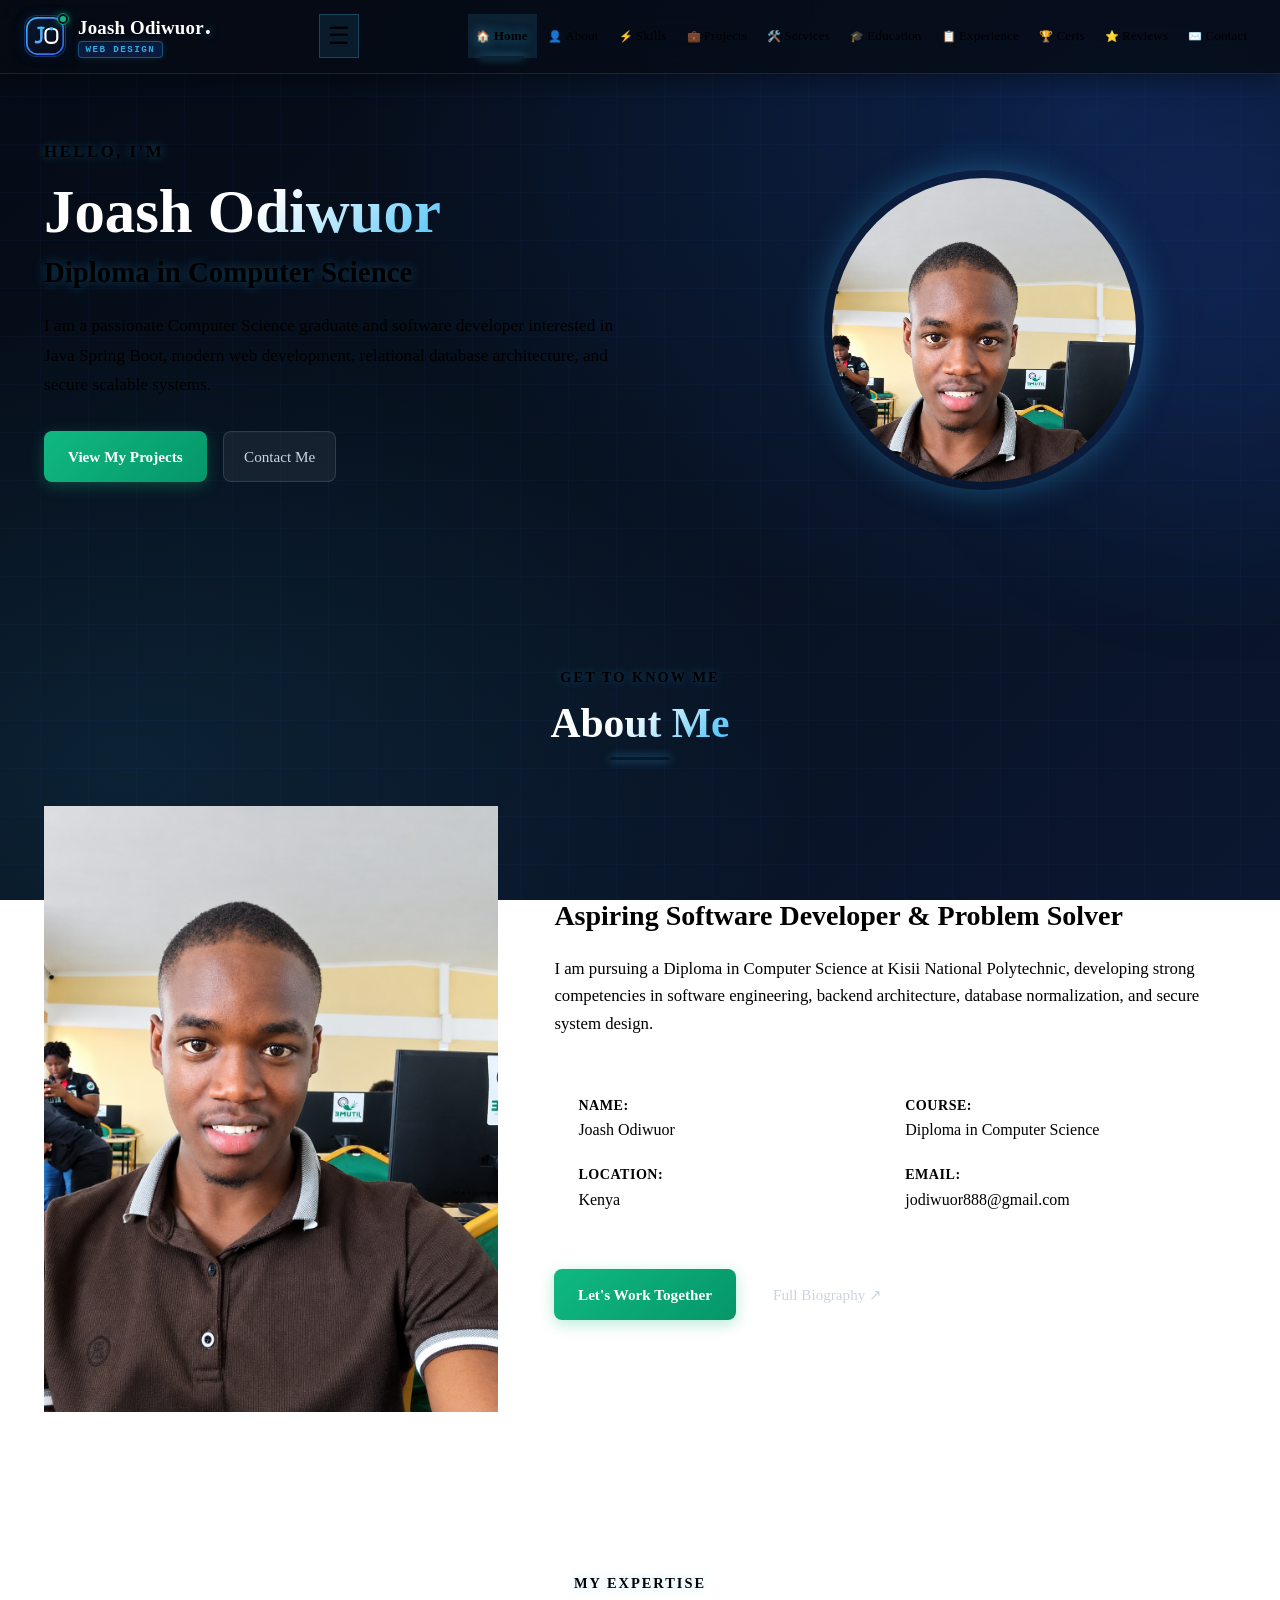
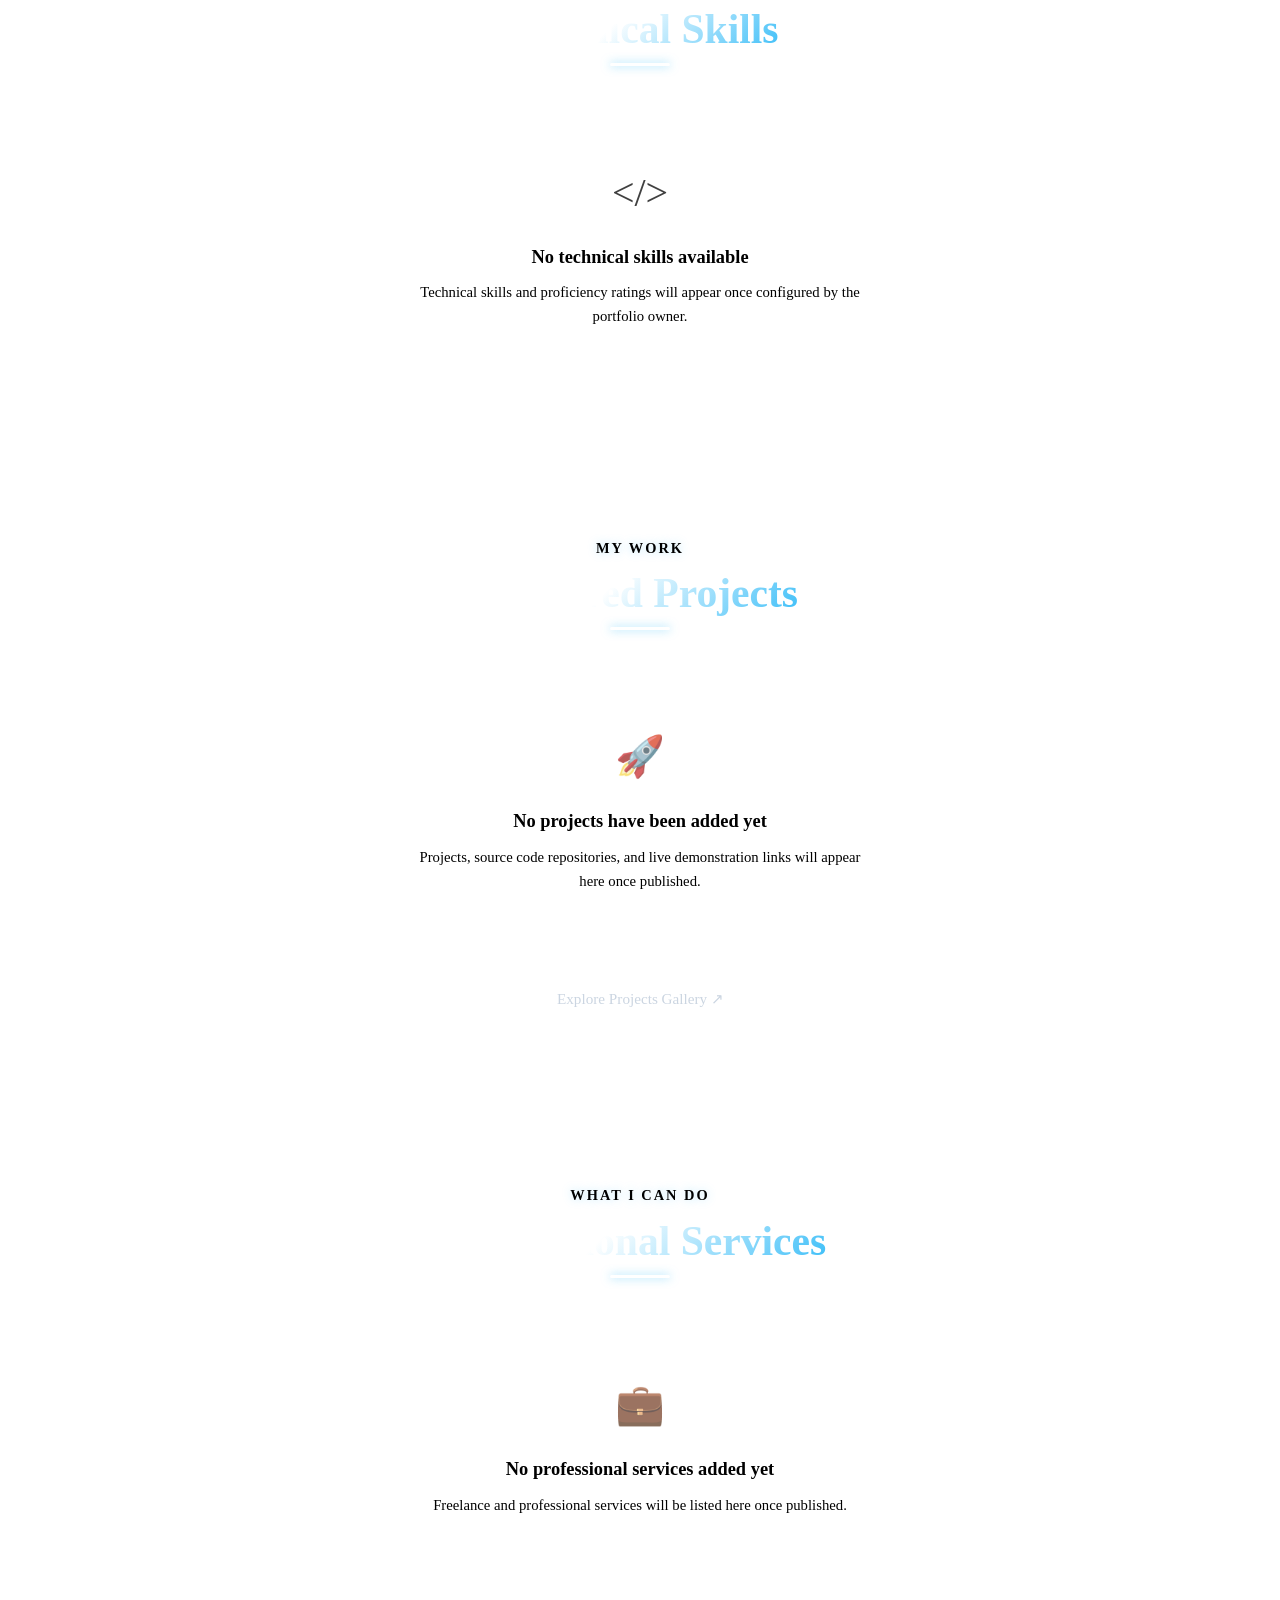
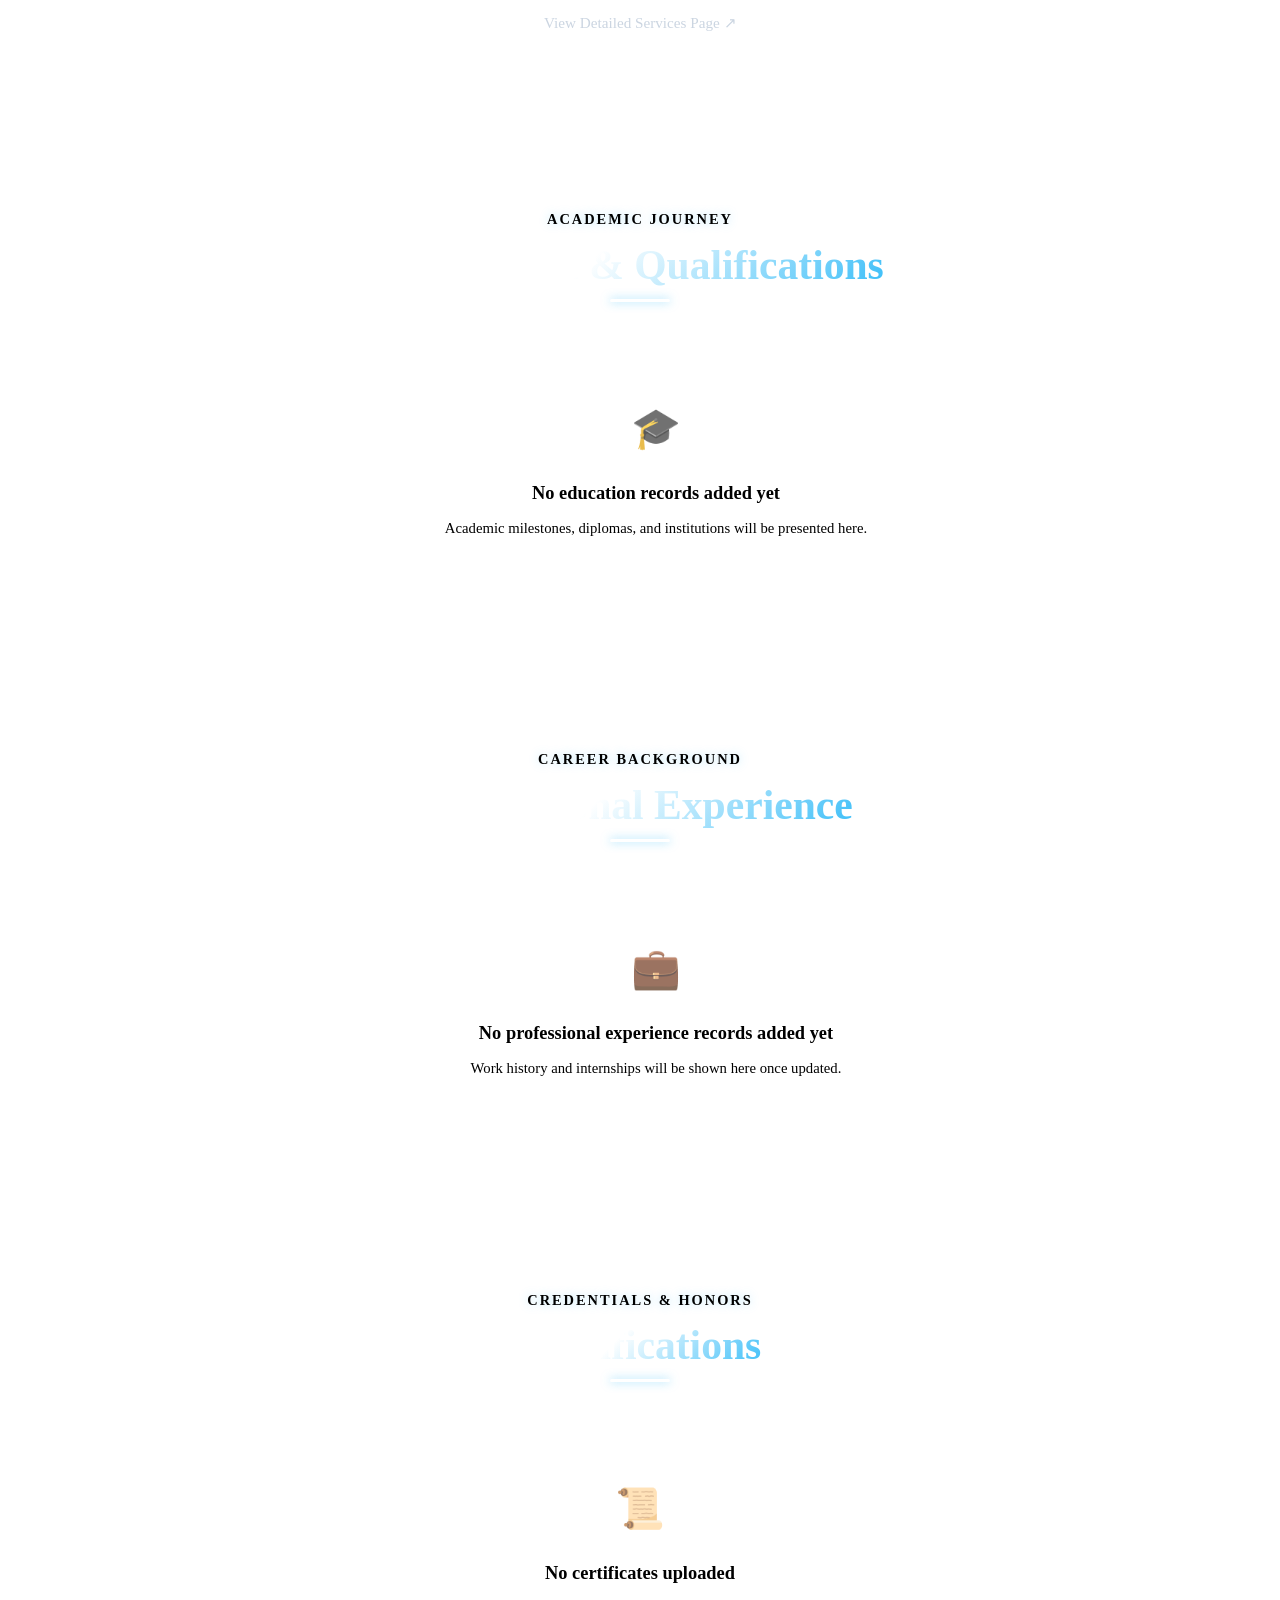
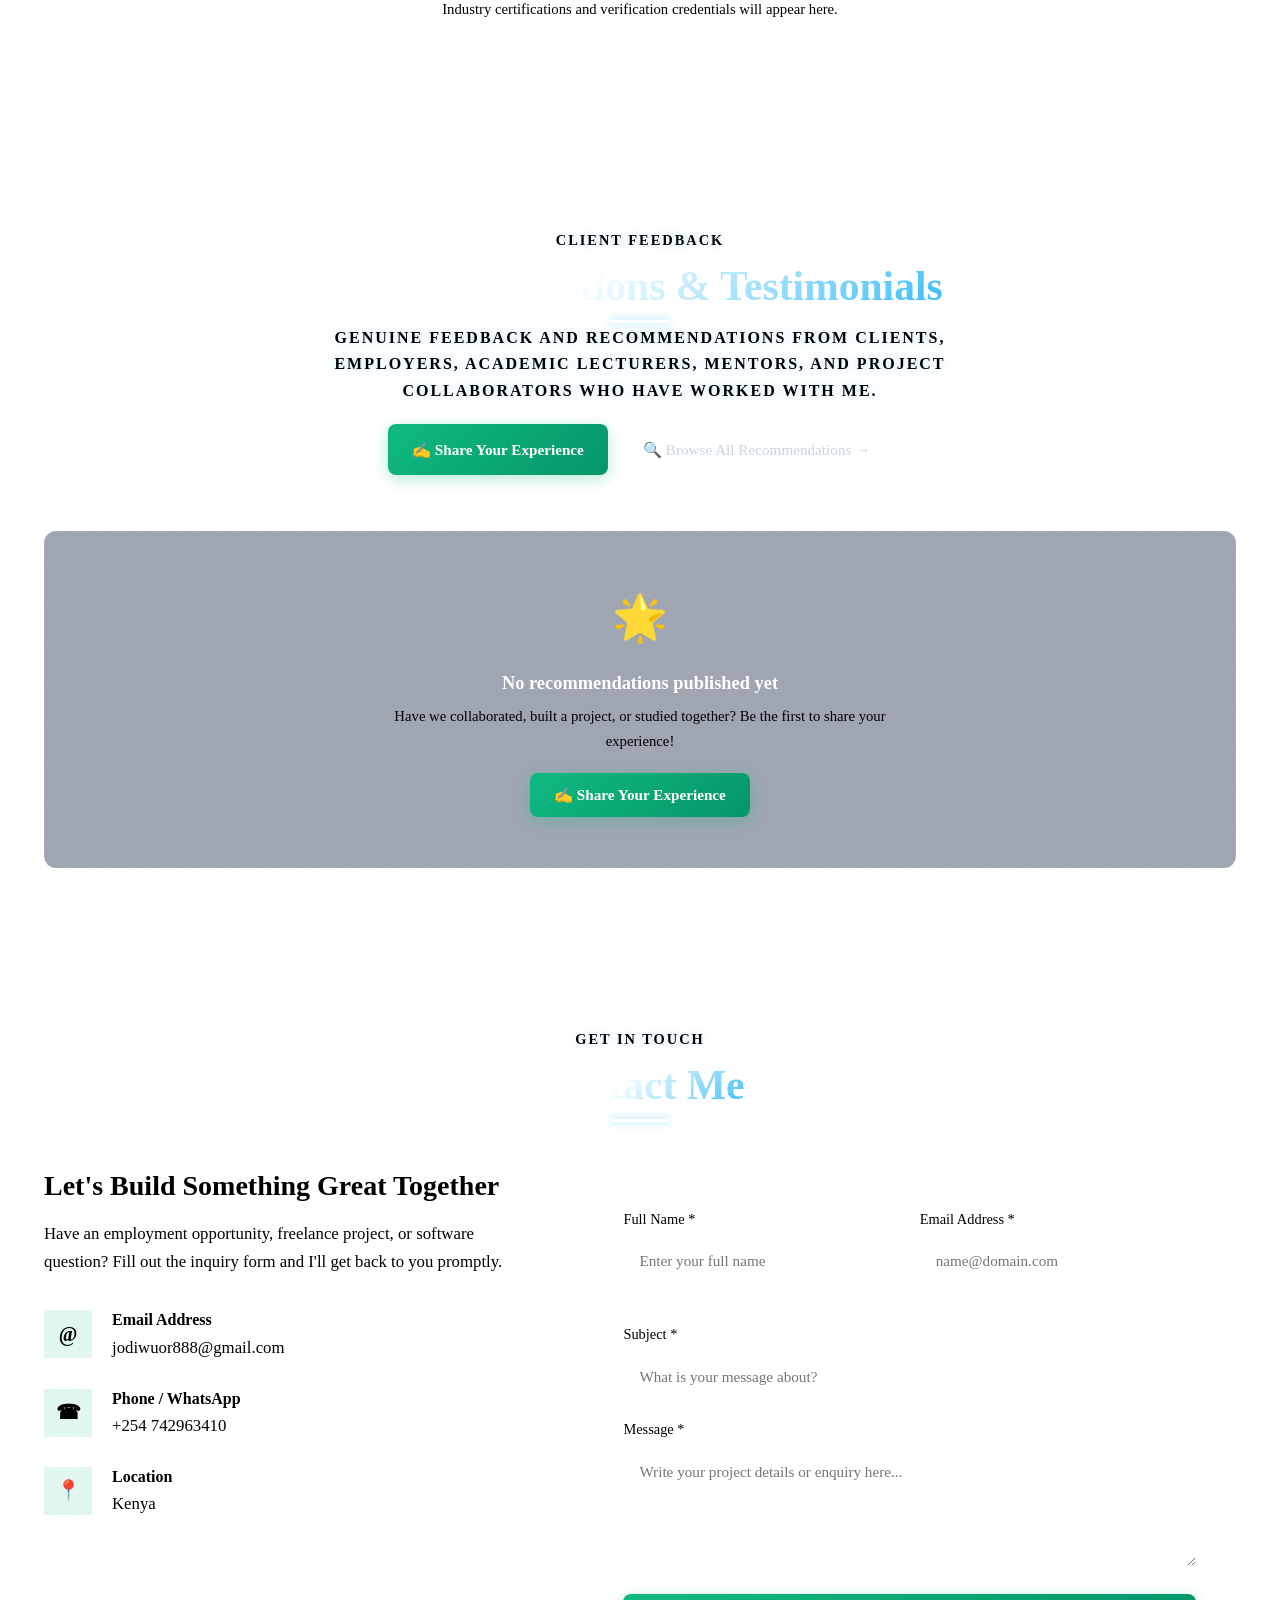
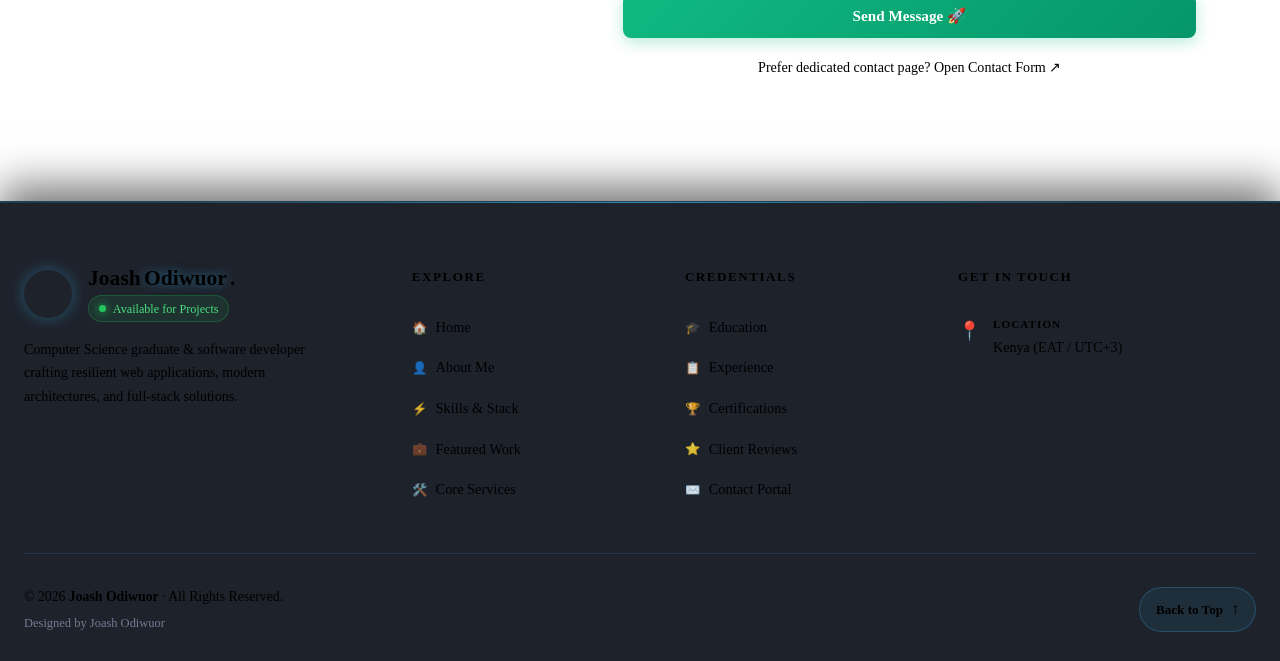
==== commit e8e6f16d: "revert: restore public frontend to original layout while preserving security hardening Revert visual" ====
--- a/frontendport/index.html
+++ b/frontendport/index.html
@@ -241,65 +241,27 @@
     <!-- ================= HERO SECTION ================= -->
     <section id="home" class="hero">
         <div class="hero-content">
-            <div class="hero-status-pill">
-                <span class="status-pulse-dot"></span>
-                <span>Available for Opportunities &amp; Projects</span>
-            </div>
             <p class="intro">HELLO, I'M</p>
             <h1 id="heroName">Joash Odiwuor</h1>
             <h2 id="typingHeadline">Diploma in Computer Science</h2>
             <p id="heroBio" class="hero-description">
-                I am a passionate Computer Science graduate and software developer specializing in
-                Java Spring Boot, modern web development, scalable database architectures,
-                and secure high-performance systems.
+                I am a passionate Computer Science graduate and software developer interested in
+                Java Spring Boot, modern web development, relational database architecture,
+                and secure scalable systems.
             </p>
 
-            <div class="hero-tech-pills">
-                <span class="tech-pill">☕ Java 25 &amp; Spring Boot</span>
-                <span class="tech-pill">🌐 Modern Web (HTML5/CSS3/JS)</span>
-                <span class="tech-pill">🔷 SQL &amp; Cloud Databases</span>
-                <span class="tech-pill">🛡️ Secure REST APIs</span>
-            </div>
-
             <div class="hero-buttons">
-                <a href="#projects" class="btn primary-btn">View My Projects 💼</a>
-                <a href="#contact" class="btn secondary-btn">Contact Me ✉️</a>
+                <a href="#projects" class="btn primary-btn">View My Projects</a>
+                <a href="#contact" class="btn secondary-btn">Contact Me</a>
                 <a href="javascript:void(0)"  class="btn outline-btn cv-download-btn" style="display:none;">Download CV 📄</a>
             </div>
 
             <div class="social-links dynamic-social-links"></div>
-
-            <div class="hero-stats-strip">
-                <div class="hero-stat-card">
-                    <span class="stat-number">3+</span>
-                    <span class="stat-label">Years of Coding</span>
-                </div>
-                <div class="hero-stat-card">
-                    <span class="stat-number">15+</span>
-                    <span class="stat-label">Web &amp; Software Projects</span>
-                </div>
-                <div class="hero-stat-card">
-                    <span class="stat-number">100%</span>
-                    <span class="stat-label">Clean Code &amp; Security</span>
-                </div>
-            </div>
         </div>
 
         <div class="hero-image">
-            <div class="hero-avatar-wrapper">
-                <div class="avatar-glow-backdrop"></div>
-                <div class="avatar-orbit-ring"></div>
-                <div class="image-circle">
-                    <img id="profilePhoto" src="assets/img/profile.png" alt="Joash Odiwuor - Professional Profile Photo" onerror="this.src='assets/img/profile.png'" loading="lazy" decoding="async">
-                </div>
-                <div class="floating-badge badge-top-right">
-                    <span class="badge-icon">🚀</span>
-                    <span class="badge-text">Full-Stack Dev</span>
-                </div>
-                <div class="floating-badge badge-bottom-left">
-                    <span class="badge-icon">☕</span>
-                    <span class="badge-text">Java &amp; Spring Boot</span>
-                </div>
+            <div class="image-circle">
+                <img id="profilePhoto" src="assets/img/profile.png" alt="Joash Odiwuor - Professional Profile Photo" onerror="this.src='assets/img/profile.png'" loading="lazy" decoding="async">
             </div>
         </div>
     </section>
--- a/frontendport/assets/css/style.css
+++ b/frontendport/assets/css/style.css
@@ -2719,638 +2719,4 @@
     body {
         background-attachment: scroll;
     }
-}
-
-/* ==========================================================================
-   ULTRA-ATTRACTIVE MODERN DESIGN & VISUAL POLISH ENHANCEMENTS
-   ========================================================================== */
-
-/* 1. Hero Availability Pill */
-.hero-status-pill {
-    display: inline-flex;
-    align-items: center;
-    gap: 8px;
-    background: rgba(16, 185, 129, 0.12);
-    border: 1px solid rgba(16, 185, 129, 0.35);
-    color: #34d399;
-    padding: 6px 16px;
-    border-radius: 30px;
-    font-size: 0.82rem;
-    font-weight: 600;
-    letter-spacing: 0.5px;
-    margin-bottom: 1.25rem;
-    box-shadow: 0 4px 15px rgba(16, 185, 129, 0.15);
-    backdrop-filter: blur(8px);
-}
-
-.status-pulse-dot {
-    width: 8px;
-    height: 8px;
-    border-radius: 50%;
-    background: #10b981;
-    box-shadow: 0 0 10px #10b981;
-    display: inline-block;
-    animation: statusPulse 2s infinite ease-in-out;
-}
-
-@keyframes statusPulse {
-    0%, 100% {
-        transform: scale(1);
-        box-shadow: 0 0 4px #10b981;
-    }
-    50% {
-        transform: scale(1.35);
-        box-shadow: 0 0 14px #34d399;
-    }
-}
-
-/* 2. Hero Tech Pills */
-.hero-tech-pills {
-    display: flex;
-    gap: 8px;
-    flex-wrap: wrap;
-    margin-bottom: 1.75rem;
-}
-
-.tech-pill {
-    display: inline-flex;
-    align-items: center;
-    gap: 6px;
-    background: rgba(15, 23, 42, 0.72);
-    border: 1px solid rgba(56, 189, 248, 0.22);
-    color: #e2e8f0;
-    padding: 6px 14px;
-    border-radius: 20px;
-    font-size: 0.82rem;
-    font-weight: 500;
-    backdrop-filter: blur(8px);
-    transition: all 0.3s cubic-bezier(0.4, 0, 0.2, 1);
-}
-
-.tech-pill:hover {
-    border-color: var(--cyan-accent, #38bdf8);
-    background: rgba(37, 99, 235, 0.2);
-    color: #ffffff;
-    box-shadow: 0 0 16px rgba(56, 189, 248, 0.35);
-    transform: translateY(-2px);
-}
-
-/* 3. Hero Quick Stats Strip */
-.hero-stats-strip {
-    display: grid;
-    grid-template-columns: repeat(3, 1fr);
-    gap: 1rem;
-    margin-top: 2rem;
-    padding-top: 1.5rem;
-    border-top: 1px solid rgba(59, 130, 246, 0.18);
-}
-
-.hero-stat-card {
-    background: rgba(11, 23, 48, 0.65);
-    border: 1px solid rgba(56, 189, 248, 0.16);
-    border-radius: 14px;
-    padding: 14px 12px;
-    text-align: center;
-    backdrop-filter: blur(12px);
-    transition: all 0.3s ease;
-    box-shadow: 0 4px 15px rgba(0, 0, 0, 0.25);
-}
-
-.hero-stat-card:hover {
-    transform: translateY(-3px);
-    border-color: rgba(56, 189, 248, 0.45);
-    box-shadow: 0 8px 25px rgba(0, 0, 0, 0.4), 0 0 20px rgba(56, 189, 248, 0.22);
-}
-
-.hero-stat-card .stat-number {
-    font-size: 1.65rem;
-    font-weight: 800;
-    display: block;
-    line-height: 1.2;
-    background: linear-gradient(135deg, #ffffff 10%, #38bdf8 65%, #818cf8 100%);
-    -webkit-background-clip: text;
-    -webkit-text-fill-color: transparent;
-    margin-bottom: 4px;
-}
-
-.hero-stat-card .stat-label {
-    font-size: 0.74rem;
-    color: var(--text-muted, #94a3b8);
-    font-weight: 500;
-    text-transform: uppercase;
-    letter-spacing: 0.5px;
-    line-height: 1.3;
-}
-
-/* 4. Hero Avatar Presentation */
-.hero-avatar-wrapper {
-    position: relative;
-    width: 340px;
-    height: 340px;
-    display: flex;
-    justify-content: center;
-    align-items: center;
-}
-
-.avatar-glow-backdrop {
-    position: absolute;
-    width: 280px;
-    height: 280px;
-    border-radius: 50%;
-    background: radial-gradient(circle, rgba(56, 189, 248, 0.35) 0%, rgba(37, 99, 235, 0.18) 50%, transparent 75%);
-    filter: blur(30px);
-    z-index: 0;
-    animation: ambientHalo 4s ease-in-out infinite alternate;
-}
-
-@keyframes ambientHalo {
-    0% { transform: scale(0.95); opacity: 0.7; }
-    100% { transform: scale(1.1); opacity: 1; filter: blur(36px); }
-}
-
-.avatar-orbit-ring {
-    position: absolute;
-    width: 335px;
-    height: 335px;
-    border-radius: 50%;
-    border: 1.5px dashed rgba(56, 189, 248, 0.35);
-    z-index: 1;
-    animation: rotateDashed 30s linear infinite;
-}
-
-@keyframes rotateDashed {
-    from { transform: rotate(0deg); }
-    to { transform: rotate(360deg); }
-}
-
-.hero-avatar-wrapper .image-circle {
-    position: relative;
-    z-index: 2;
-    width: 280px;
-    height: 280px;
-    border-radius: 50%;
-    padding: 6px;
-    background: linear-gradient(135deg, #38bdf8, #2563eb, #818cf8);
-    box-shadow: 0 0 35px rgba(56, 189, 248, 0.45);
-    transition: transform 0.4s cubic-bezier(0.4, 0, 0.2, 1);
-}
-
-.hero-avatar-wrapper .image-circle:hover {
-    transform: scale(1.03);
-    box-shadow: 0 0 45px rgba(56, 189, 248, 0.6);
-}
-
-.floating-badge {
-    position: absolute;
-    z-index: 4;
-    display: flex;
-    align-items: center;
-    gap: 8px;
-    background: rgba(15, 23, 42, 0.92);
-    backdrop-filter: blur(14px);
-    border: 1px solid rgba(56, 189, 248, 0.35);
-    padding: 8px 16px;
-    border-radius: 30px;
-    box-shadow: 0 10px 25px rgba(0, 0, 0, 0.5), 0 0 18px rgba(56, 189, 248, 0.25);
-    font-size: 0.82rem;
-    font-weight: 600;
-    color: #ffffff;
-    animation: floatBadge 4s ease-in-out infinite alternate;
-}
-
-.badge-top-right {
-    top: 5px;
-    right: -15px;
-}
-
-.badge-bottom-left {
-    bottom: 5px;
-    left: -15px;
-    animation-delay: 2s;
-}
-
-@keyframes floatBadge {
-    0% { transform: translateY(0px); }
-    100% { transform: translateY(-8px); }
-}
-
-/* 5. Modern Card Elevation & Glassmorphism across the entire site */
-.service-card,
-.project-card,
-.testimonial-card,
-.skill-category-card,
-.cert-card,
-.contact-info,
-.contact-form {
-    background: linear-gradient(135deg, rgba(15, 23, 42, 0.82), rgba(11, 23, 48, 0.88)) !important;
-    backdrop-filter: blur(16px);
-    border: 1px solid rgba(56, 189, 248, 0.16) !important;
-    border-radius: 16px !important;
-    box-shadow: 0 10px 30px rgba(0, 0, 0, 0.35);
-    transition: all 0.35s cubic-bezier(0.4, 0, 0.2, 1);
-    position: relative;
-    overflow: hidden;
-}
-
-.service-card::before,
-.project-card::before,
-.testimonial-card::before,
-.skill-category-card::before {
-    content: '';
-    position: absolute;
-    top: 0;
-    left: 0;
-    right: 0;
-    height: 2px;
-    background: linear-gradient(90deg, transparent, rgba(56, 189, 248, 0.6), transparent);
-    opacity: 0.6;
-    transition: opacity 0.3s ease;
-}
-
-.service-card:hover,
-.project-card:hover,
-.testimonial-card:hover,
-.skill-category-card:hover {
-    transform: translateY(-6px);
-    border-color: rgba(56, 189, 248, 0.45) !important;
-    box-shadow: 0 20px 45px rgba(0, 0, 0, 0.5), 0 0 25px rgba(56, 189, 248, 0.22) !important;
-}
-
-.service-card:hover::before,
-.project-card:hover::before,
-.testimonial-card:hover::before,
-.skill-category-card:hover::before {
-    opacity: 1;
-}
-
-/* 6. Section Badges */
-.section-title p {
-    display: inline-block;
-    background: rgba(37, 99, 235, 0.14);
-    border: 1px solid rgba(56, 189, 248, 0.3);
-    color: var(--cyan-accent, #38bdf8);
-    padding: 5px 16px;
-    border-radius: 20px;
-    font-size: 0.82rem;
-    font-weight: 600;
-    letter-spacing: 2px;
-    text-transform: uppercase;
-    margin-bottom: 0.75rem;
-    box-shadow: 0 0 15px rgba(56, 189, 248, 0.15);
-}
-
-.section-title h2 {
-    font-size: clamp(2rem, 4vw, 2.75rem);
-    font-weight: 800;
-    letter-spacing: -0.5px;
-    background: linear-gradient(135deg, #ffffff 40%, #e0f2fe 80%, #93c5fd 100%);
-    -webkit-background-clip: text;
-    -webkit-text-fill-color: transparent;
-}
-
-/* 7. Button Glow Micro-Interactions */
-.btn.primary-btn {
-    background: linear-gradient(135deg, #2563eb 0%, #38bdf8 100%) !important;
-    border: none !important;
-    color: #ffffff !important;
-    font-weight: 600 !important;
-    box-shadow: 0 4px 18px rgba(37, 99, 235, 0.45);
-    border-radius: 30px !important;
-    transition: all 0.3s cubic-bezier(0.4, 0, 0.2, 1) !important;
-}
-
-.btn.primary-btn:hover {
-    box-shadow: 0 8px 28px rgba(56, 189, 248, 0.65) !important;
-    transform: translateY(-2px);
-    filter: brightness(1.08);
-}
-
-.btn.secondary-btn {
-    background: rgba(15, 23, 42, 0.8) !important;
-    border: 1px solid rgba(56, 189, 248, 0.35) !important;
-    color: #e2e8f0 !important;
-    border-radius: 30px !important;
-    transition: all 0.3s cubic-bezier(0.4, 0, 0.2, 1) !important;
-}
-
-.btn.secondary-btn:hover {
-    background: rgba(37, 99, 235, 0.25) !important;
-    border-color: #38bdf8 !important;
-    color: #ffffff !important;
-    box-shadow: 0 0 20px rgba(56, 189, 248, 0.35) !important;
-    transform: translateY(-2px);
-}
-
-/* 8. Input Focus Neon Glow in Contact Form */
-.contact-form input:focus,
-.contact-form textarea:focus {
-    border-color: var(--cyan-accent, #38bdf8) !important;
-    box-shadow: 0 0 18px rgba(56, 189, 248, 0.3) !important;
-    background: rgba(15, 23, 42, 0.95) !important;
-}
-
-/* 9. Mobile Responsive Adaptations */
-@media (max-width: 768px) {
-    .hero-stats-strip {
-        grid-template-columns: 1fr;
-        gap: 0.75rem;
-    }
-    .hero-avatar-wrapper {
-        width: 270px;
-        height: 270px;
-    }
-    .hero-avatar-wrapper .image-circle {
-        width: 220px;
-        height: 220px;
-    }
-    .avatar-orbit-ring {
-        width: 260px;
-        height: 260px;
-    }
-    .floating-badge {
-        font-size: 0.75rem;
-        padding: 6px 12px;
-    }
-    .badge-top-right {
-        right: -5px;
-    }
-    .badge-bottom-left {
-        left: -5px;
-    }
-}
-
-
-/* ==========================================================================
-   SCROLL-TRIGGERED ENTRANCE ANIMATIONS
-   ========================================================================== */
-
-/* Fade-in-up animation for sections */
-@keyframes fadeInUp {
-    from {
-        opacity: 0;
-        transform: translateY(30px);
-    }
-    to {
-        opacity: 1;
-        transform: translateY(0);
-    }
-}
-
-@keyframes fadeInLeft {
-    from {
-        opacity: 0;
-        transform: translateX(-30px);
-    }
-    to {
-        opacity: 1;
-        transform: translateX(0);
-    }
-}
-
-@keyframes fadeInRight {
-    from {
-        opacity: 0;
-        transform: translateX(30px);
-    }
-    to {
-        opacity: 1;
-        transform: translateX(0);
-    }
-}
-
-.section {
-    animation: fadeInUp 0.6s ease-out both;
-}
-
-/* Staggered card entrance */
-.service-card,
-.project-card,
-.testimonial-card,
-.skill-category-card,
-.cert-card {
-    opacity: 0;
-    animation: fadeInUp 0.5s ease-out forwards;
-}
-
-.service-card:nth-child(1), .project-card:nth-child(1), .testimonial-card:nth-child(1), .skill-category-card:nth-child(1), .cert-card:nth-child(1) { animation-delay: 0.1s; }
-.service-card:nth-child(2), .project-card:nth-child(2), .testimonial-card:nth-child(2), .skill-category-card:nth-child(2), .cert-card:nth-child(2) { animation-delay: 0.2s; }
-.service-card:nth-child(3), .project-card:nth-child(3), .testimonial-card:nth-child(3), .skill-category-card:nth-child(3), .cert-card:nth-child(3) { animation-delay: 0.3s; }
-.service-card:nth-child(4), .project-card:nth-child(4), .testimonial-card:nth-child(4), .skill-category-card:nth-child(4), .cert-card:nth-child(4) { animation-delay: 0.4s; }
-.service-card:nth-child(5), .project-card:nth-child(5), .testimonial-card:nth-child(5), .skill-category-card:nth-child(5), .cert-card:nth-child(5) { animation-delay: 0.5s; }
-.service-card:nth-child(6), .project-card:nth-child(6), .testimonial-card:nth-child(6), .skill-category-card:nth-child(6), .cert-card:nth-child(6) { animation-delay: 0.6s; }
-
-/* Timeline items staggered */
-.timeline-item:nth-child(odd) {
-    animation: fadeInLeft 0.5s ease-out forwards;
-}
-.timeline-item:nth-child(even) {
-    animation: fadeInRight 0.5s ease-out forwards;
-}
-
-/* ==========================================================================
-   HERO SECTION — ENHANCED LAYOUT
-   ========================================================================== */
-
-/* Ensure hero content and image flex properly */
-.hero {
-    display: flex;
-    align-items: center;
-    justify-content: space-between;
-    gap: 3rem;
-    min-height: 100vh;
-    padding: 120px 5% 60px;
-}
-
-.hero-content {
-    flex: 1;
-    max-width: 620px;
-}
-
-.hero-image {
-    flex: 0 0 auto;
-    display: flex;
-    justify-content: center;
-    align-items: center;
-}
-
-/* Hero Name Gradient */
-.hero h1,
-#heroName {
-    font-size: clamp(2.5rem, 5vw, 3.8rem);
-    font-weight: 800;
-    letter-spacing: -1px;
-    line-height: 1.1;
-    background: linear-gradient(135deg, #ffffff 20%, #e0f2fe 50%, #38bdf8 80%, #818cf8 100%);
-    -webkit-background-clip: text;
-    -webkit-text-fill-color: transparent;
-    margin-bottom: 0.5rem;
-}
-
-/* Typing headline */
-#typingHeadline {
-    font-size: clamp(1.1rem, 2.5vw, 1.5rem);
-    color: var(--cyan-accent, #38bdf8);
-    font-weight: 600;
-    margin-bottom: 1rem;
-}
-
-/* Hero description */
-.hero-description {
-    font-size: 1.05rem;
-    color: var(--text-secondary, #94a3b8);
-    line-height: 1.7;
-    margin-bottom: 1.5rem;
-    max-width: 540px;
-}
-
-/* Hero buttons container */
-.hero-buttons {
-    display: flex;
-    gap: 12px;
-    flex-wrap: wrap;
-    margin-bottom: 1.25rem;
-}
-
-/* Outline button for CV download */
-.btn.outline-btn {
-    background: transparent !important;
-    border: 1.5px solid rgba(56, 189, 248, 0.5) !important;
-    color: #38bdf8 !important;
-    border-radius: 30px !important;
-    transition: all 0.3s ease !important;
-}
-
-.btn.outline-btn:hover {
-    background: rgba(56, 189, 248, 0.12) !important;
-    border-color: #38bdf8 !important;
-    box-shadow: 0 0 20px rgba(56, 189, 248, 0.3) !important;
-}
-
-/* ==========================================================================
-   TABLET RESPONSIVE (769px - 1024px)
-   ========================================================================== */
-
-@media (max-width: 1024px) {
-    .hero {
-        flex-direction: column;
-        text-align: center;
-        padding: 100px 5% 40px;
-        gap: 2rem;
-    }
-    .hero-content {
-        max-width: 100%;
-        align-items: center;
-    }
-    .hero-tech-pills {
-        justify-content: center;
-    }
-    .hero-buttons {
-        justify-content: center;
-    }
-    .hero-stats-strip {
-        max-width: 480px;
-        margin-left: auto;
-        margin-right: auto;
-    }
-    .hero-description {
-        margin-left: auto;
-        margin-right: auto;
-    }
-}
-
-/* ==========================================================================
-   MOBILE RESPONSIVE ADDITIONS (max-width: 480px)
-   ========================================================================== */
-
-@media (max-width: 480px) {
-    .hero h1,
-    #heroName {
-        font-size: 2rem;
-    }
-    #typingHeadline {
-        font-size: 1rem;
-    }
-    .hero-description {
-        font-size: 0.92rem;
-    }
-    .tech-pill {
-        font-size: 0.75rem;
-        padding: 5px 10px;
-    }
-    .hero-buttons {
-        flex-direction: column;
-        gap: 10px;
-    }
-    .hero-buttons .btn {
-        width: 100%;
-        text-align: center;
-        justify-content: center;
-    }
-    .hero-stats-strip {
-        grid-template-columns: 1fr;
-    }
-    .hero-stat-card .stat-number {
-        font-size: 1.4rem;
-    }
-    .hero-avatar-wrapper {
-        width: 220px;
-        height: 220px;
-    }
-    .hero-avatar-wrapper .image-circle {
-        width: 180px;
-        height: 180px;
-    }
-    .avatar-orbit-ring {
-        width: 215px;
-        height: 215px;
-    }
-    .floating-badge {
-        font-size: 0.7rem;
-        padding: 5px 10px;
-    }
-}
-
-/* ==========================================================================
-   SMOOTH SCROLLBAR & SELECTION STYLING
-   ========================================================================== */
-
-/* Custom scrollbar */
-::-webkit-scrollbar {
-    width: 8px;
-}
-::-webkit-scrollbar-track {
-    background: rgba(7, 17, 31, 0.9);
-}
-::-webkit-scrollbar-thumb {
-    background: linear-gradient(180deg, #2563eb, #38bdf8);
-    border-radius: 10px;
-}
-::-webkit-scrollbar-thumb:hover {
-    background: linear-gradient(180deg, #38bdf8, #818cf8);
-}
-
-/* Text selection */
-::selection {
-    background: rgba(56, 189, 248, 0.3);
-    color: #ffffff;
-}
-
-/* ==========================================================================
-   REDUCED MOTION PREFERENCE
-   ========================================================================== */
-
-@media (prefers-reduced-motion: reduce) {
-    *,
-    *::before,
-    *::after {
-        animation-duration: 0.01ms !important;
-        animation-iteration-count: 1 !important;
-        transition-duration: 0.01ms !important;
-    }
-    .avatar-orbit-ring,
-    .avatar-glow-backdrop,
-    .status-pulse-dot,
-    .floating-badge {
-        animation: none !important;
-    }
-}
+}
--- a/frontendport/assets/css/style.css
+++ b/frontendport/assets/css/style.css
@@ -2719,638 +2719,4 @@
     body {
         background-attachment: scroll;
     }
-}
-
-/* ==========================================================================
-   ULTRA-ATTRACTIVE MODERN DESIGN & VISUAL POLISH ENHANCEMENTS
-   ========================================================================== */
-
-/* 1. Hero Availability Pill */
-.hero-status-pill {
-    display: inline-flex;
-    align-items: center;
-    gap: 8px;
-    background: rgba(16, 185, 129, 0.12);
-    border: 1px solid rgba(16, 185, 129, 0.35);
-    color: #34d399;
-    padding: 6px 16px;
-    border-radius: 30px;
-    font-size: 0.82rem;
-    font-weight: 600;
-    letter-spacing: 0.5px;
-    margin-bottom: 1.25rem;
-    box-shadow: 0 4px 15px rgba(16, 185, 129, 0.15);
-    backdrop-filter: blur(8px);
-}
-
-.status-pulse-dot {
-    width: 8px;
-    height: 8px;
-    border-radius: 50%;
-    background: #10b981;
-    box-shadow: 0 0 10px #10b981;
-    display: inline-block;
-    animation: statusPulse 2s infinite ease-in-out;
-}
-
-@keyframes statusPulse {
-    0%, 100% {
-        transform: scale(1);
-        box-shadow: 0 0 4px #10b981;
-    }
-    50% {
-        transform: scale(1.35);
-        box-shadow: 0 0 14px #34d399;
-    }
-}
-
-/* 2. Hero Tech Pills */
-.hero-tech-pills {
-    display: flex;
-    gap: 8px;
-    flex-wrap: wrap;
-    margin-bottom: 1.75rem;
-}
-
-.tech-pill {
-    display: inline-flex;
-    align-items: center;
-    gap: 6px;
-    background: rgba(15, 23, 42, 0.72);
-    border: 1px solid rgba(56, 189, 248, 0.22);
-    color: #e2e8f0;
-    padding: 6px 14px;
-    border-radius: 20px;
-    font-size: 0.82rem;
-    font-weight: 500;
-    backdrop-filter: blur(8px);
-    transition: all 0.3s cubic-bezier(0.4, 0, 0.2, 1);
-}
-
-.tech-pill:hover {
-    border-color: var(--cyan-accent, #38bdf8);
-    background: rgba(37, 99, 235, 0.2);
-    color: #ffffff;
-    box-shadow: 0 0 16px rgba(56, 189, 248, 0.35);
-    transform: translateY(-2px);
-}
-
-/* 3. Hero Quick Stats Strip */
-.hero-stats-strip {
-    display: grid;
-    grid-template-columns: repeat(3, 1fr);
-    gap: 1rem;
-    margin-top: 2rem;
-    padding-top: 1.5rem;
-    border-top: 1px solid rgba(59, 130, 246, 0.18);
-}
-
-.hero-stat-card {
-    background: rgba(11, 23, 48, 0.65);
-    border: 1px solid rgba(56, 189, 248, 0.16);
-    border-radius: 14px;
-    padding: 14px 12px;
-    text-align: center;
-    backdrop-filter: blur(12px);
-    transition: all 0.3s ease;
-    box-shadow: 0 4px 15px rgba(0, 0, 0, 0.25);
-}
-
-.hero-stat-card:hover {
-    transform: translateY(-3px);
-    border-color: rgba(56, 189, 248, 0.45);
-    box-shadow: 0 8px 25px rgba(0, 0, 0, 0.4), 0 0 20px rgba(56, 189, 248, 0.22);
-}
-
-.hero-stat-card .stat-number {
-    font-size: 1.65rem;
-    font-weight: 800;
-    display: block;
-    line-height: 1.2;
-    background: linear-gradient(135deg, #ffffff 10%, #38bdf8 65%, #818cf8 100%);
-    -webkit-background-clip: text;
-    -webkit-text-fill-color: transparent;
-    margin-bottom: 4px;
-}
-
-.hero-stat-card .stat-label {
-    font-size: 0.74rem;
-    color: var(--text-muted, #94a3b8);
-    font-weight: 500;
-    text-transform: uppercase;
-    letter-spacing: 0.5px;
-    line-height: 1.3;
-}
-
-/* 4. Hero Avatar Presentation */
-.hero-avatar-wrapper {
-    position: relative;
-    width: 340px;
-    height: 340px;
-    display: flex;
-    justify-content: center;
-    align-items: center;
-}
-
-.avatar-glow-backdrop {
-    position: absolute;
-    width: 280px;
-    height: 280px;
-    border-radius: 50%;
-    background: radial-gradient(circle, rgba(56, 189, 248, 0.35) 0%, rgba(37, 99, 235, 0.18) 50%, transparent 75%);
-    filter: blur(30px);
-    z-index: 0;
-    animation: ambientHalo 4s ease-in-out infinite alternate;
-}
-
-@keyframes ambientHalo {
-    0% { transform: scale(0.95); opacity: 0.7; }
-    100% { transform: scale(1.1); opacity: 1; filter: blur(36px); }
-}
-
-.avatar-orbit-ring {
-    position: absolute;
-    width: 335px;
-    height: 335px;
-    border-radius: 50%;
-    border: 1.5px dashed rgba(56, 189, 248, 0.35);
-    z-index: 1;
-    animation: rotateDashed 30s linear infinite;
-}
-
-@keyframes rotateDashed {
-    from { transform: rotate(0deg); }
-    to { transform: rotate(360deg); }
-}
-
-.hero-avatar-wrapper .image-circle {
-    position: relative;
-    z-index: 2;
-    width: 280px;
-    height: 280px;
-    border-radius: 50%;
-    padding: 6px;
-    background: linear-gradient(135deg, #38bdf8, #2563eb, #818cf8);
-    box-shadow: 0 0 35px rgba(56, 189, 248, 0.45);
-    transition: transform 0.4s cubic-bezier(0.4, 0, 0.2, 1);
-}
-
-.hero-avatar-wrapper .image-circle:hover {
-    transform: scale(1.03);
-    box-shadow: 0 0 45px rgba(56, 189, 248, 0.6);
-}
-
-.floating-badge {
-    position: absolute;
-    z-index: 4;
-    display: flex;
-    align-items: center;
-    gap: 8px;
-    background: rgba(15, 23, 42, 0.92);
-    backdrop-filter: blur(14px);
-    border: 1px solid rgba(56, 189, 248, 0.35);
-    padding: 8px 16px;
-    border-radius: 30px;
-    box-shadow: 0 10px 25px rgba(0, 0, 0, 0.5), 0 0 18px rgba(56, 189, 248, 0.25);
-    font-size: 0.82rem;
-    font-weight: 600;
-    color: #ffffff;
-    animation: floatBadge 4s ease-in-out infinite alternate;
-}
-
-.badge-top-right {
-    top: 5px;
-    right: -15px;
-}
-
-.badge-bottom-left {
-    bottom: 5px;
-    left: -15px;
-    animation-delay: 2s;
-}
-
-@keyframes floatBadge {
-    0% { transform: translateY(0px); }
-    100% { transform: translateY(-8px); }
-}
-
-/* 5. Modern Card Elevation & Glassmorphism across the entire site */
-.service-card,
-.project-card,
-.testimonial-card,
-.skill-category-card,
-.cert-card,
-.contact-info,
-.contact-form {
-    background: linear-gradient(135deg, rgba(15, 23, 42, 0.82), rgba(11, 23, 48, 0.88)) !important;
-    backdrop-filter: blur(16px);
-    border: 1px solid rgba(56, 189, 248, 0.16) !important;
-    border-radius: 16px !important;
-    box-shadow: 0 10px 30px rgba(0, 0, 0, 0.35);
-    transition: all 0.35s cubic-bezier(0.4, 0, 0.2, 1);
-    position: relative;
-    overflow: hidden;
-}
-
-.service-card::before,
-.project-card::before,
-.testimonial-card::before,
-.skill-category-card::before {
-    content: '';
-    position: absolute;
-    top: 0;
-    left: 0;
-    right: 0;
-    height: 2px;
-    background: linear-gradient(90deg, transparent, rgba(56, 189, 248, 0.6), transparent);
-    opacity: 0.6;
-    transition: opacity 0.3s ease;
-}
-
-.service-card:hover,
-.project-card:hover,
-.testimonial-card:hover,
-.skill-category-card:hover {
-    transform: translateY(-6px);
-    border-color: rgba(56, 189, 248, 0.45) !important;
-    box-shadow: 0 20px 45px rgba(0, 0, 0, 0.5), 0 0 25px rgba(56, 189, 248, 0.22) !important;
-}
-
-.service-card:hover::before,
-.project-card:hover::before,
-.testimonial-card:hover::before,
-.skill-category-card:hover::before {
-    opacity: 1;
-}
-
-/* 6. Section Badges */
-.section-title p {
-    display: inline-block;
-    background: rgba(37, 99, 235, 0.14);
-    border: 1px solid rgba(56, 189, 248, 0.3);
-    color: var(--cyan-accent, #38bdf8);
-    padding: 5px 16px;
-    border-radius: 20px;
-    font-size: 0.82rem;
-    font-weight: 600;
-    letter-spacing: 2px;
-    text-transform: uppercase;
-    margin-bottom: 0.75rem;
-    box-shadow: 0 0 15px rgba(56, 189, 248, 0.15);
-}
-
-.section-title h2 {
-    font-size: clamp(2rem, 4vw, 2.75rem);
-    font-weight: 800;
-    letter-spacing: -0.5px;
-    background: linear-gradient(135deg, #ffffff 40%, #e0f2fe 80%, #93c5fd 100%);
-    -webkit-background-clip: text;
-    -webkit-text-fill-color: transparent;
-}
-
-/* 7. Button Glow Micro-Interactions */
-.btn.primary-btn {
-    background: linear-gradient(135deg, #2563eb 0%, #38bdf8 100%) !important;
-    border: none !important;
-    color: #ffffff !important;
-    font-weight: 600 !important;
-    box-shadow: 0 4px 18px rgba(37, 99, 235, 0.45);
-    border-radius: 30px !important;
-    transition: all 0.3s cubic-bezier(0.4, 0, 0.2, 1) !important;
-}
-
-.btn.primary-btn:hover {
-    box-shadow: 0 8px 28px rgba(56, 189, 248, 0.65) !important;
-    transform: translateY(-2px);
-    filter: brightness(1.08);
-}
-
-.btn.secondary-btn {
-    background: rgba(15, 23, 42, 0.8) !important;
-    border: 1px solid rgba(56, 189, 248, 0.35) !important;
-    color: #e2e8f0 !important;
-    border-radius: 30px !important;
-    transition: all 0.3s cubic-bezier(0.4, 0, 0.2, 1) !important;
-}
-
-.btn.secondary-btn:hover {
-    background: rgba(37, 99, 235, 0.25) !important;
-    border-color: #38bdf8 !important;
-    color: #ffffff !important;
-    box-shadow: 0 0 20px rgba(56, 189, 248, 0.35) !important;
-    transform: translateY(-2px);
-}
-
-/* 8. Input Focus Neon Glow in Contact Form */
-.contact-form input:focus,
-.contact-form textarea:focus {
-    border-color: var(--cyan-accent, #38bdf8) !important;
-    box-shadow: 0 0 18px rgba(56, 189, 248, 0.3) !important;
-    background: rgba(15, 23, 42, 0.95) !important;
-}
-
-/* 9. Mobile Responsive Adaptations */
-@media (max-width: 768px) {
-    .hero-stats-strip {
-        grid-template-columns: 1fr;
-        gap: 0.75rem;
-    }
-    .hero-avatar-wrapper {
-        width: 270px;
-        height: 270px;
-    }
-    .hero-avatar-wrapper .image-circle {
-        width: 220px;
-        height: 220px;
-    }
-    .avatar-orbit-ring {
-        width: 260px;
-        height: 260px;
-    }
-    .floating-badge {
-        font-size: 0.75rem;
-        padding: 6px 12px;
-    }
-    .badge-top-right {
-        right: -5px;
-    }
-    .badge-bottom-left {
-        left: -5px;
-    }
-}
-
-
-/* ==========================================================================
-   SCROLL-TRIGGERED ENTRANCE ANIMATIONS
-   ========================================================================== */
-
-/* Fade-in-up animation for sections */
-@keyframes fadeInUp {
-    from {
-        opacity: 0;
-        transform: translateY(30px);
-    }
-    to {
-        opacity: 1;
-        transform: translateY(0);
-    }
-}
-
-@keyframes fadeInLeft {
-    from {
-        opacity: 0;
-        transform: translateX(-30px);
-    }
-    to {
-        opacity: 1;
-        transform: translateX(0);
-    }
-}
-
-@keyframes fadeInRight {
-    from {
-        opacity: 0;
-        transform: translateX(30px);
-    }
-    to {
-        opacity: 1;
-        transform: translateX(0);
-    }
-}
-
-.section {
-    animation: fadeInUp 0.6s ease-out both;
-}
-
-/* Staggered card entrance */
-.service-card,
-.project-card,
-.testimonial-card,
-.skill-category-card,
-.cert-card {
-    opacity: 0;
-    animation: fadeInUp 0.5s ease-out forwards;
-}
-
-.service-card:nth-child(1), .project-card:nth-child(1), .testimonial-card:nth-child(1), .skill-category-card:nth-child(1), .cert-card:nth-child(1) { animation-delay: 0.1s; }
-.service-card:nth-child(2), .project-card:nth-child(2), .testimonial-card:nth-child(2), .skill-category-card:nth-child(2), .cert-card:nth-child(2) { animation-delay: 0.2s; }
-.service-card:nth-child(3), .project-card:nth-child(3), .testimonial-card:nth-child(3), .skill-category-card:nth-child(3), .cert-card:nth-child(3) { animation-delay: 0.3s; }
-.service-card:nth-child(4), .project-card:nth-child(4), .testimonial-card:nth-child(4), .skill-category-card:nth-child(4), .cert-card:nth-child(4) { animation-delay: 0.4s; }
-.service-card:nth-child(5), .project-card:nth-child(5), .testimonial-card:nth-child(5), .skill-category-card:nth-child(5), .cert-card:nth-child(5) { animation-delay: 0.5s; }
-.service-card:nth-child(6), .project-card:nth-child(6), .testimonial-card:nth-child(6), .skill-category-card:nth-child(6), .cert-card:nth-child(6) { animation-delay: 0.6s; }
-
-/* Timeline items staggered */
-.timeline-item:nth-child(odd) {
-    animation: fadeInLeft 0.5s ease-out forwards;
-}
-.timeline-item:nth-child(even) {
-    animation: fadeInRight 0.5s ease-out forwards;
-}
-
-/* ==========================================================================
-   HERO SECTION — ENHANCED LAYOUT
-   ========================================================================== */
-
-/* Ensure hero content and image flex properly */
-.hero {
-    display: flex;
-    align-items: center;
-    justify-content: space-between;
-    gap: 3rem;
-    min-height: 100vh;
-    padding: 120px 5% 60px;
-}
-
-.hero-content {
-    flex: 1;
-    max-width: 620px;
-}
-
-.hero-image {
-    flex: 0 0 auto;
-    display: flex;
-    justify-content: center;
-    align-items: center;
-}
-
-/* Hero Name Gradient */
-.hero h1,
-#heroName {
-    font-size: clamp(2.5rem, 5vw, 3.8rem);
-    font-weight: 800;
-    letter-spacing: -1px;
-    line-height: 1.1;
-    background: linear-gradient(135deg, #ffffff 20%, #e0f2fe 50%, #38bdf8 80%, #818cf8 100%);
-    -webkit-background-clip: text;
-    -webkit-text-fill-color: transparent;
-    margin-bottom: 0.5rem;
-}
-
-/* Typing headline */
-#typingHeadline {
-    font-size: clamp(1.1rem, 2.5vw, 1.5rem);
-    color: var(--cyan-accent, #38bdf8);
-    font-weight: 600;
-    margin-bottom: 1rem;
-}
-
-/* Hero description */
-.hero-description {
-    font-size: 1.05rem;
-    color: var(--text-secondary, #94a3b8);
-    line-height: 1.7;
-    margin-bottom: 1.5rem;
-    max-width: 540px;
-}
-
-/* Hero buttons container */
-.hero-buttons {
-    display: flex;
-    gap: 12px;
-    flex-wrap: wrap;
-    margin-bottom: 1.25rem;
-}
-
-/* Outline button for CV download */
-.btn.outline-btn {
-    background: transparent !important;
-    border: 1.5px solid rgba(56, 189, 248, 0.5) !important;
-    color: #38bdf8 !important;
-    border-radius: 30px !important;
-    transition: all 0.3s ease !important;
-}
-
-.btn.outline-btn:hover {
-    background: rgba(56, 189, 248, 0.12) !important;
-    border-color: #38bdf8 !important;
-    box-shadow: 0 0 20px rgba(56, 189, 248, 0.3) !important;
-}
-
-/* ==========================================================================
-   TABLET RESPONSIVE (769px - 1024px)
-   ========================================================================== */
-
-@media (max-width: 1024px) {
-    .hero {
-        flex-direction: column;
-        text-align: center;
-        padding: 100px 5% 40px;
-        gap: 2rem;
-    }
-    .hero-content {
-        max-width: 100%;
-        align-items: center;
-    }
-    .hero-tech-pills {
-        justify-content: center;
-    }
-    .hero-buttons {
-        justify-content: center;
-    }
-    .hero-stats-strip {
-        max-width: 480px;
-        margin-left: auto;
-        margin-right: auto;
-    }
-    .hero-description {
-        margin-left: auto;
-        margin-right: auto;
-    }
-}
-
-/* ==========================================================================
-   MOBILE RESPONSIVE ADDITIONS (max-width: 480px)
-   ========================================================================== */
-
-@media (max-width: 480px) {
-    .hero h1,
-    #heroName {
-        font-size: 2rem;
-    }
-    #typingHeadline {
-        font-size: 1rem;
-    }
-    .hero-description {
-        font-size: 0.92rem;
-    }
-    .tech-pill {
-        font-size: 0.75rem;
-        padding: 5px 10px;
-    }
-    .hero-buttons {
-        flex-direction: column;
-        gap: 10px;
-    }
-    .hero-buttons .btn {
-        width: 100%;
-        text-align: center;
-        justify-content: center;
-    }
-    .hero-stats-strip {
-        grid-template-columns: 1fr;
-    }
-    .hero-stat-card .stat-number {
-        font-size: 1.4rem;
-    }
-    .hero-avatar-wrapper {
-        width: 220px;
-        height: 220px;
-    }
-    .hero-avatar-wrapper .image-circle {
-        width: 180px;
-        height: 180px;
-    }
-    .avatar-orbit-ring {
-        width: 215px;
-        height: 215px;
-    }
-    .floating-badge {
-        font-size: 0.7rem;
-        padding: 5px 10px;
-    }
-}
-
-/* ==========================================================================
-   SMOOTH SCROLLBAR & SELECTION STYLING
-   ========================================================================== */
-
-/* Custom scrollbar */
-::-webkit-scrollbar {
-    width: 8px;
-}
-::-webkit-scrollbar-track {
-    background: rgba(7, 17, 31, 0.9);
-}
-::-webkit-scrollbar-thumb {
-    background: linear-gradient(180deg, #2563eb, #38bdf8);
-    border-radius: 10px;
-}
-::-webkit-scrollbar-thumb:hover {
-    background: linear-gradient(180deg, #38bdf8, #818cf8);
-}
-
-/* Text selection */
-::selection {
-    background: rgba(56, 189, 248, 0.3);
-    color: #ffffff;
-}
-
-/* ==========================================================================
-   REDUCED MOTION PREFERENCE
-   ========================================================================== */
-
-@media (prefers-reduced-motion: reduce) {
-    *,
-    *::before,
-    *::after {
-        animation-duration: 0.01ms !important;
-        animation-iteration-count: 1 !important;
-        transition-duration: 0.01ms !important;
-    }
-    .avatar-orbit-ring,
-    .avatar-glow-backdrop,
-    .status-pulse-dot,
-    .floating-badge {
-        animation: none !important;
-    }
-}
+}
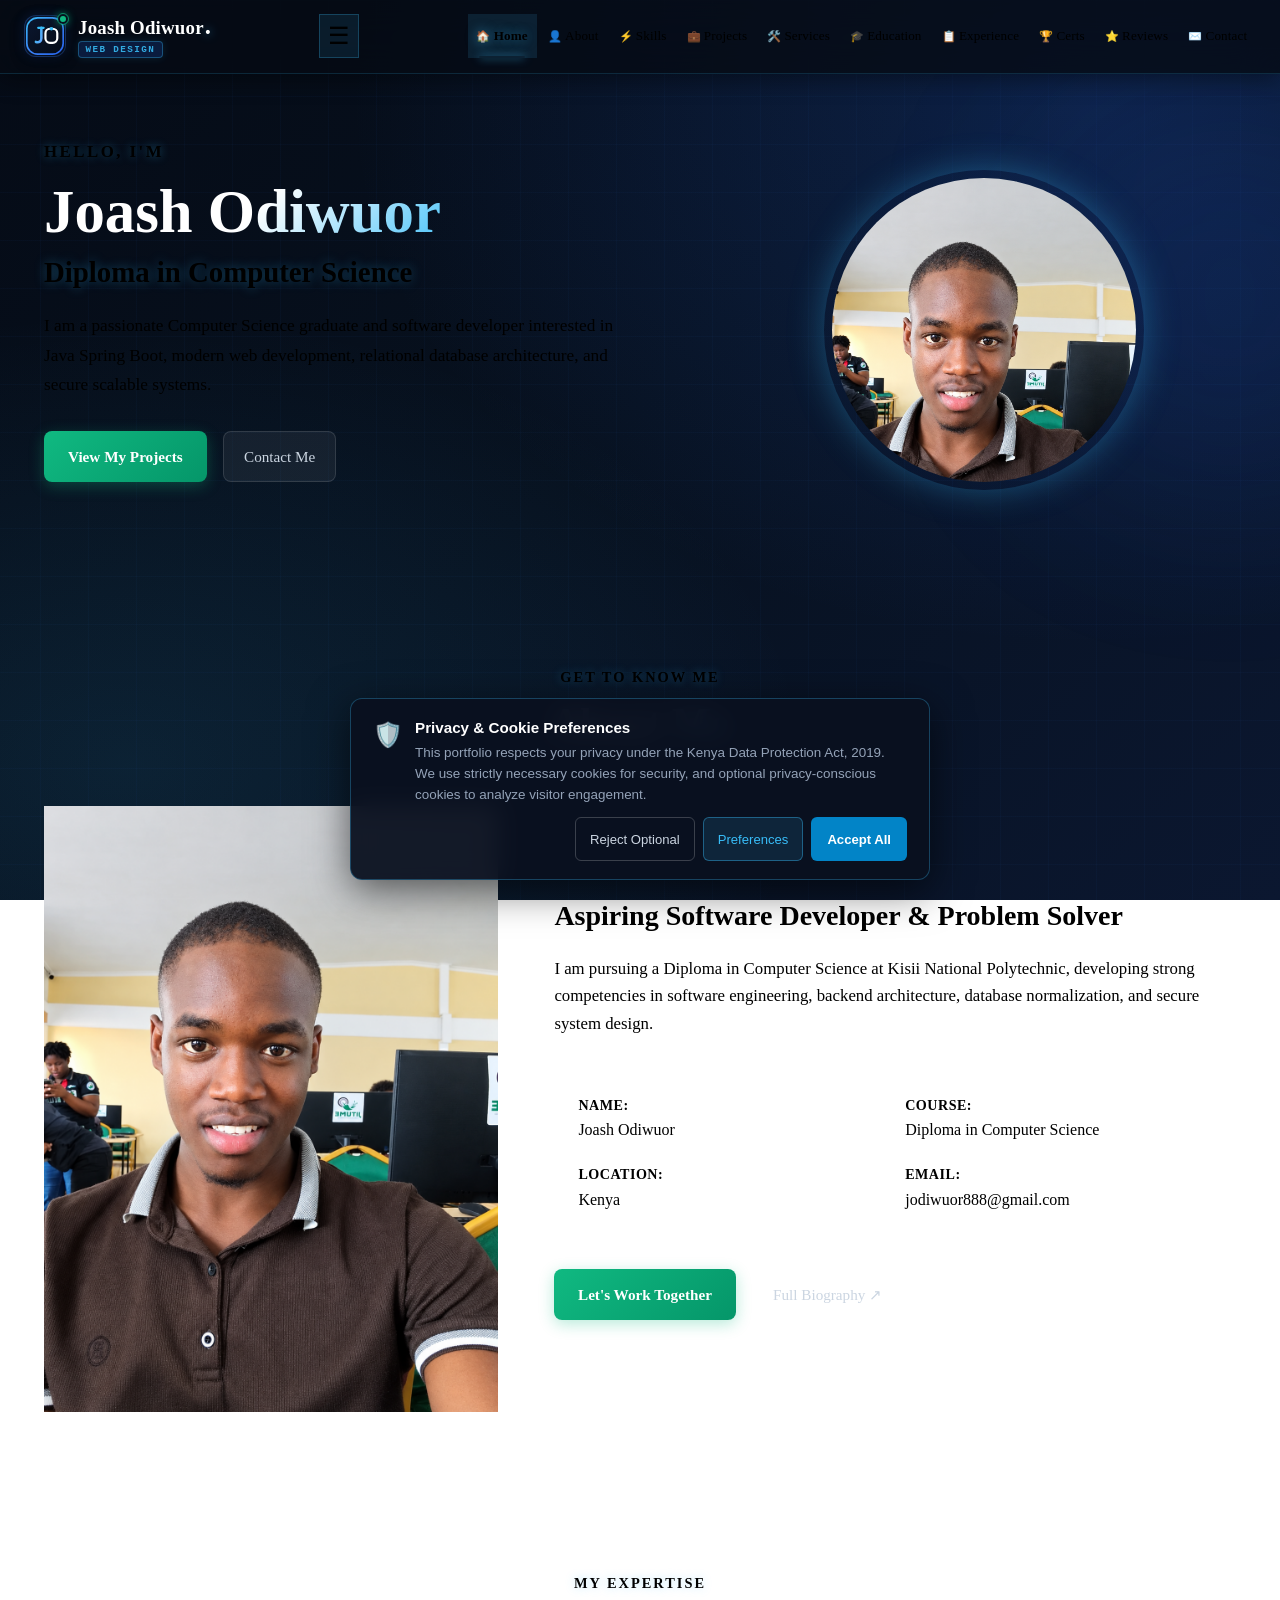
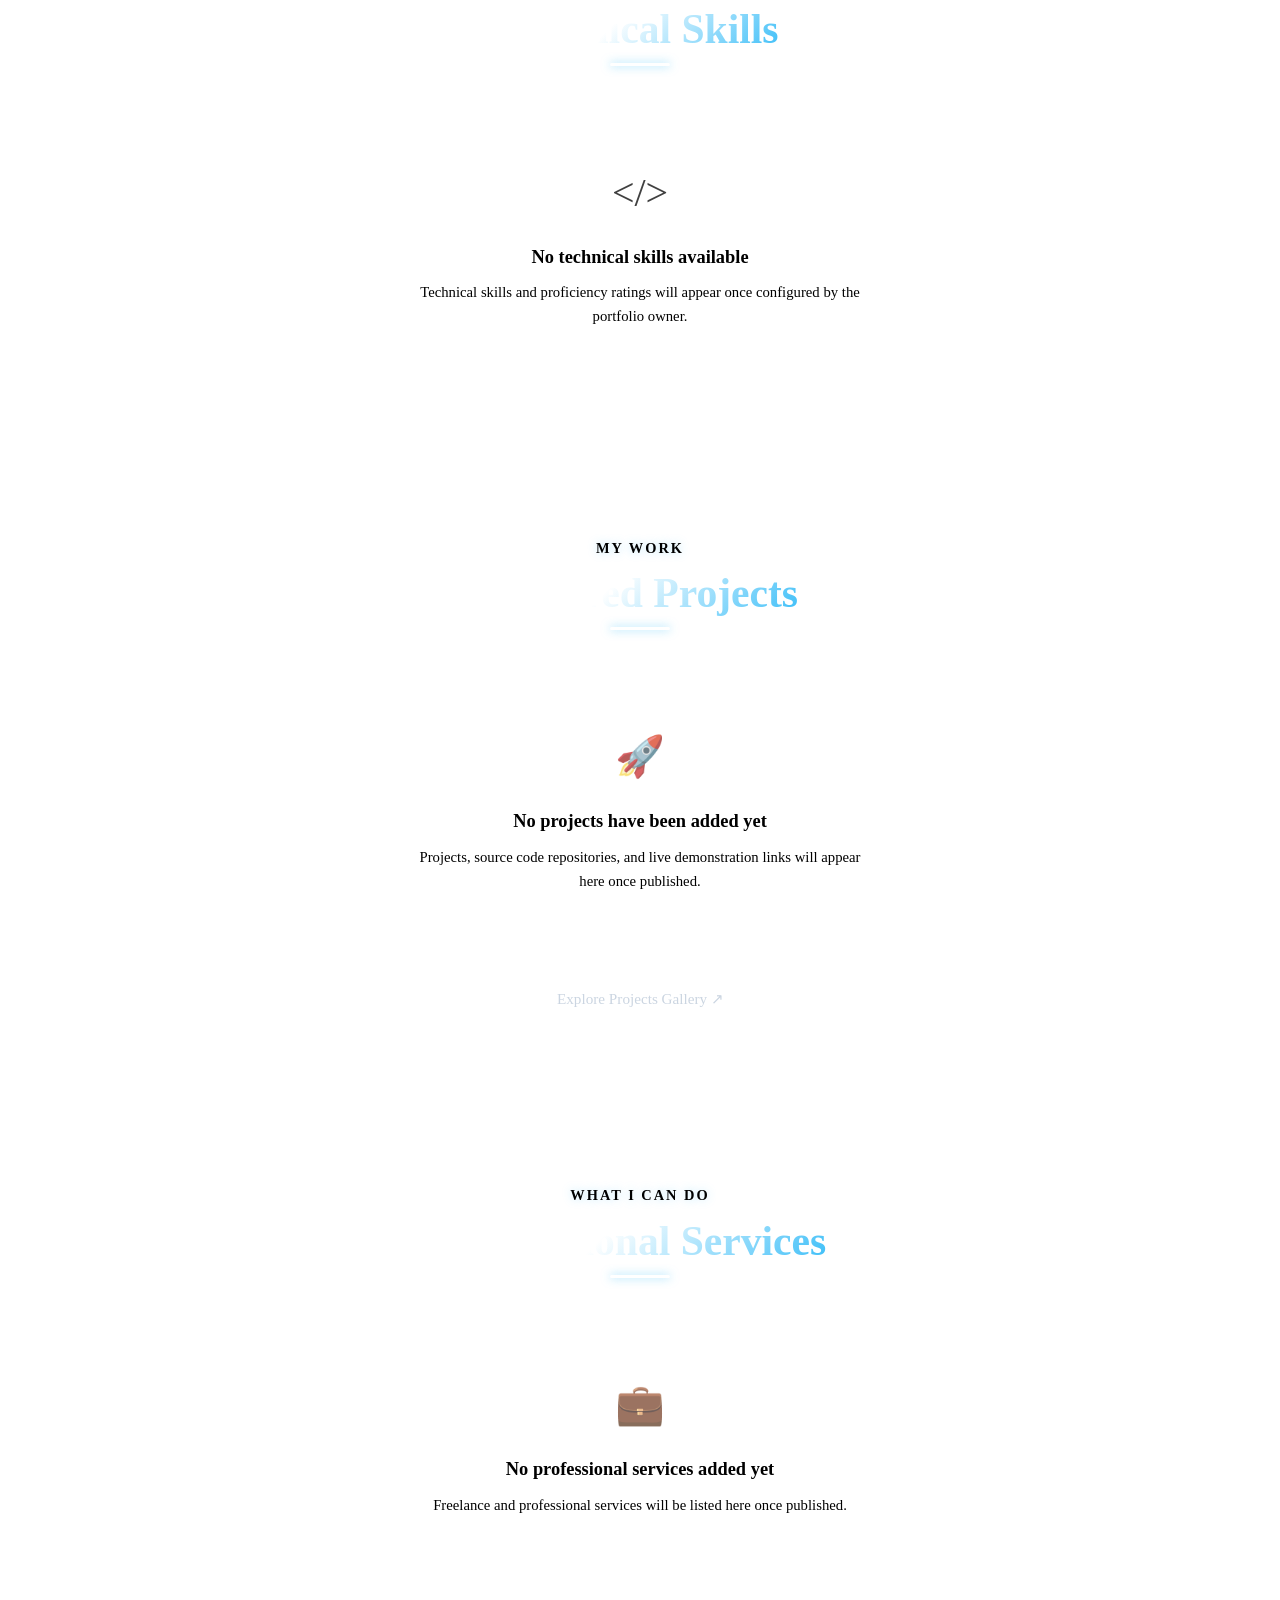
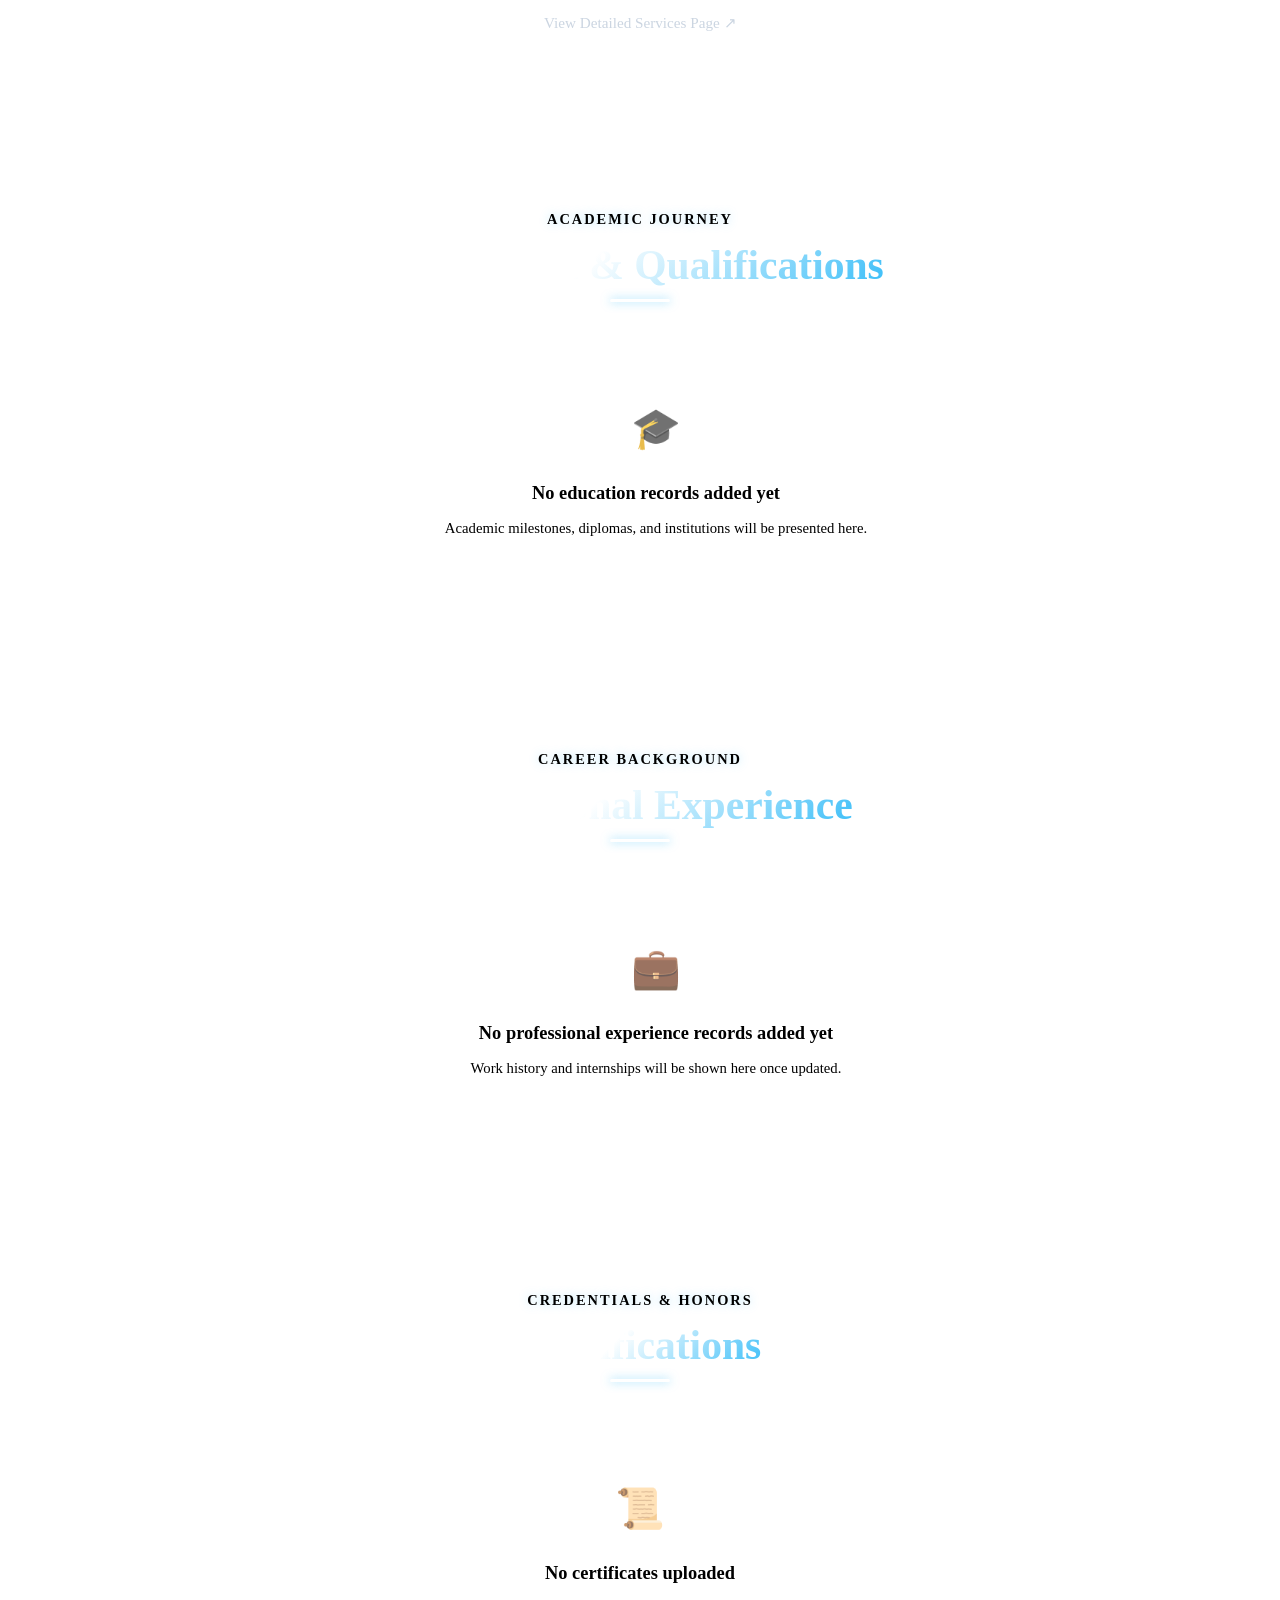
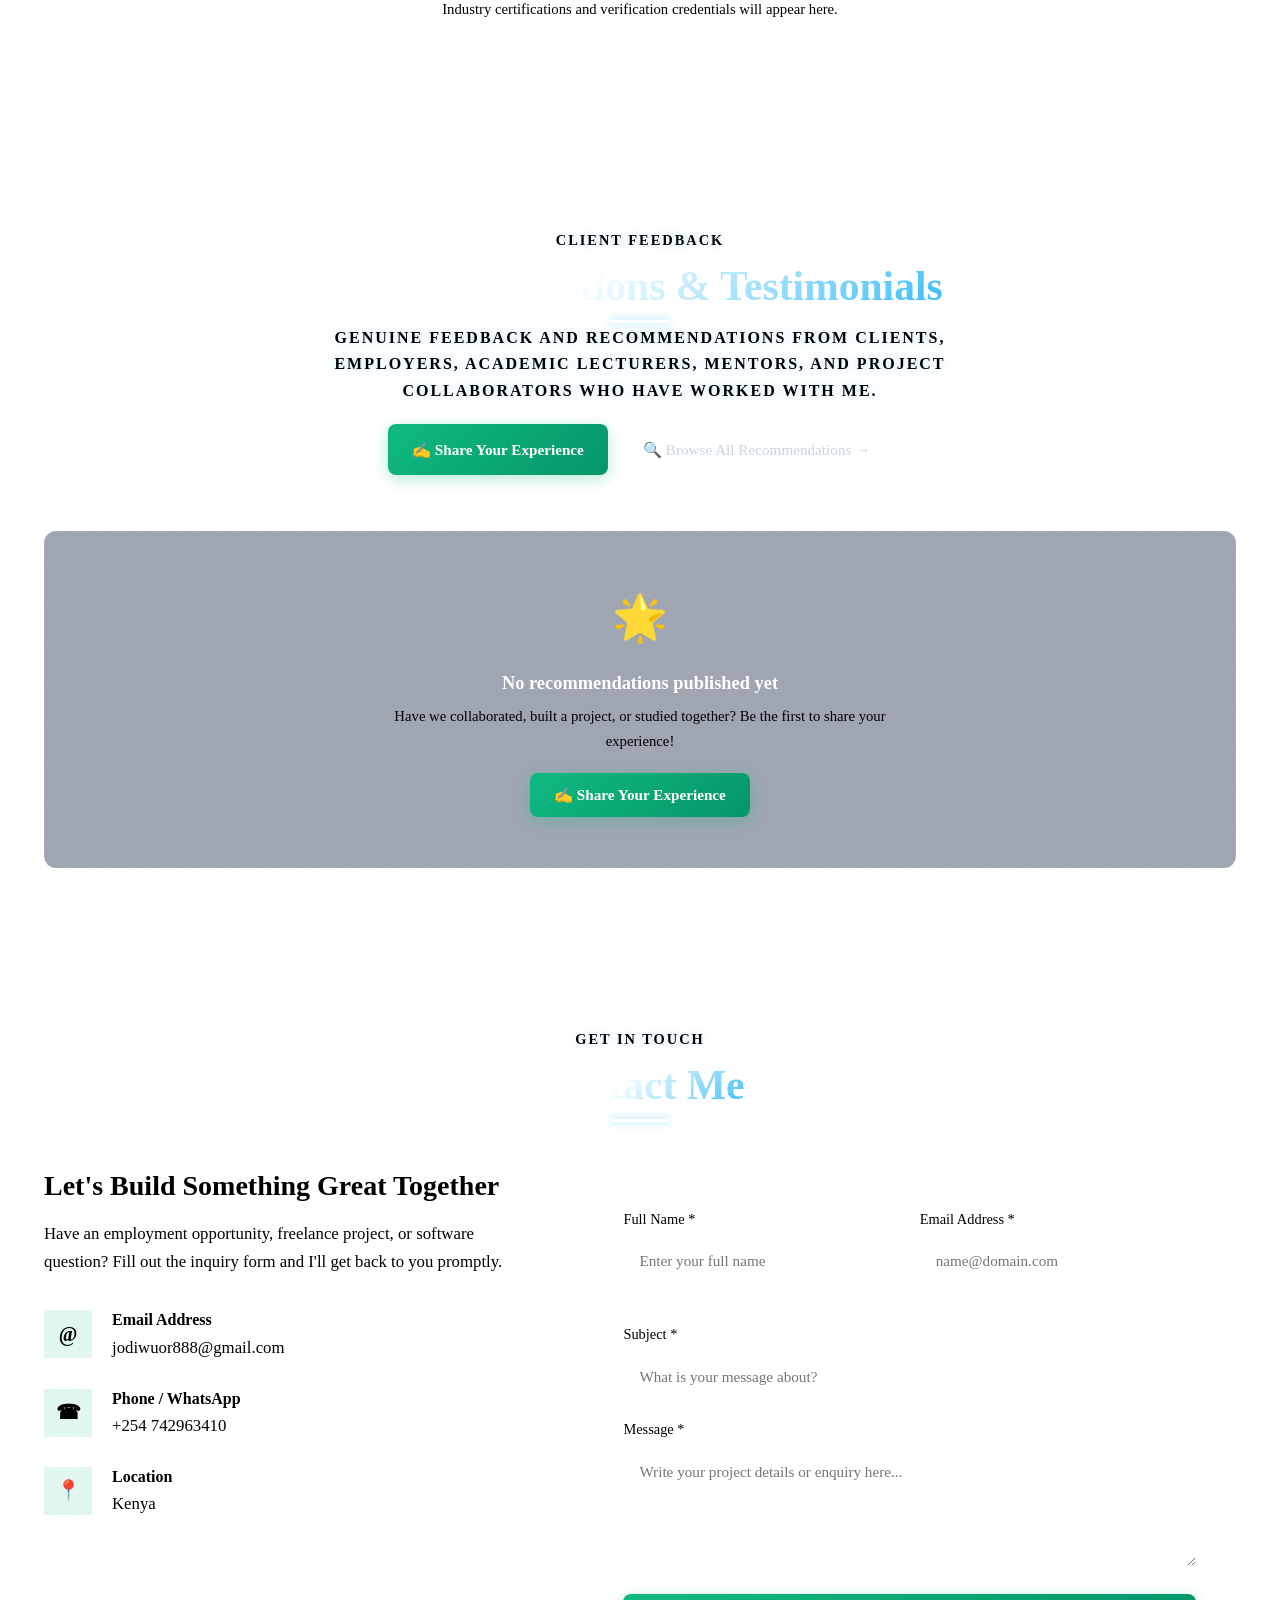
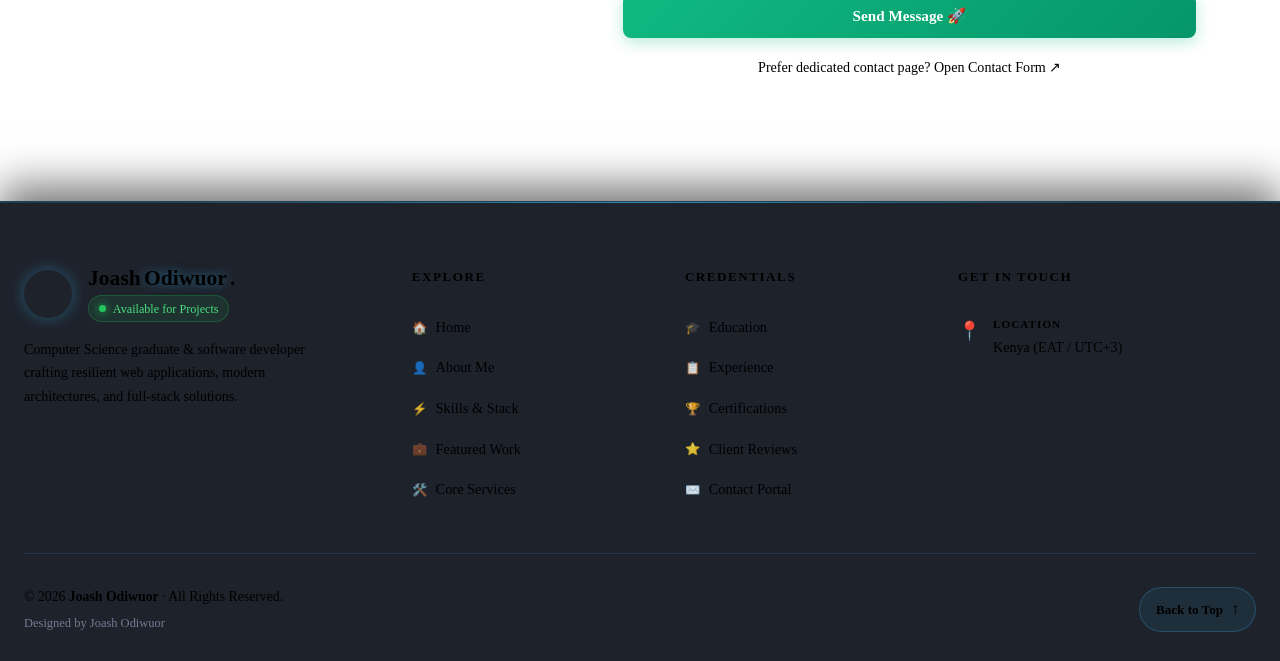
==== commit 4ac3e788: "feat: enterprise Portfolio Control Centre and security vulnerability hardening" ====
--- a/frontendport/index.html
+++ b/frontendport/index.html
@@ -686,6 +686,8 @@
     <!-- Scripts -->
     <script src="assets/js/api.js" defer></script>
     <script src="assets/js/main.js" defer></script>
+    <script src="assets/js/cookie-consent.js" defer></script>
+    <script src="assets/js/analytics.js" defer></script>
 
     <script>
         if ('serviceWorker' in navigator) {
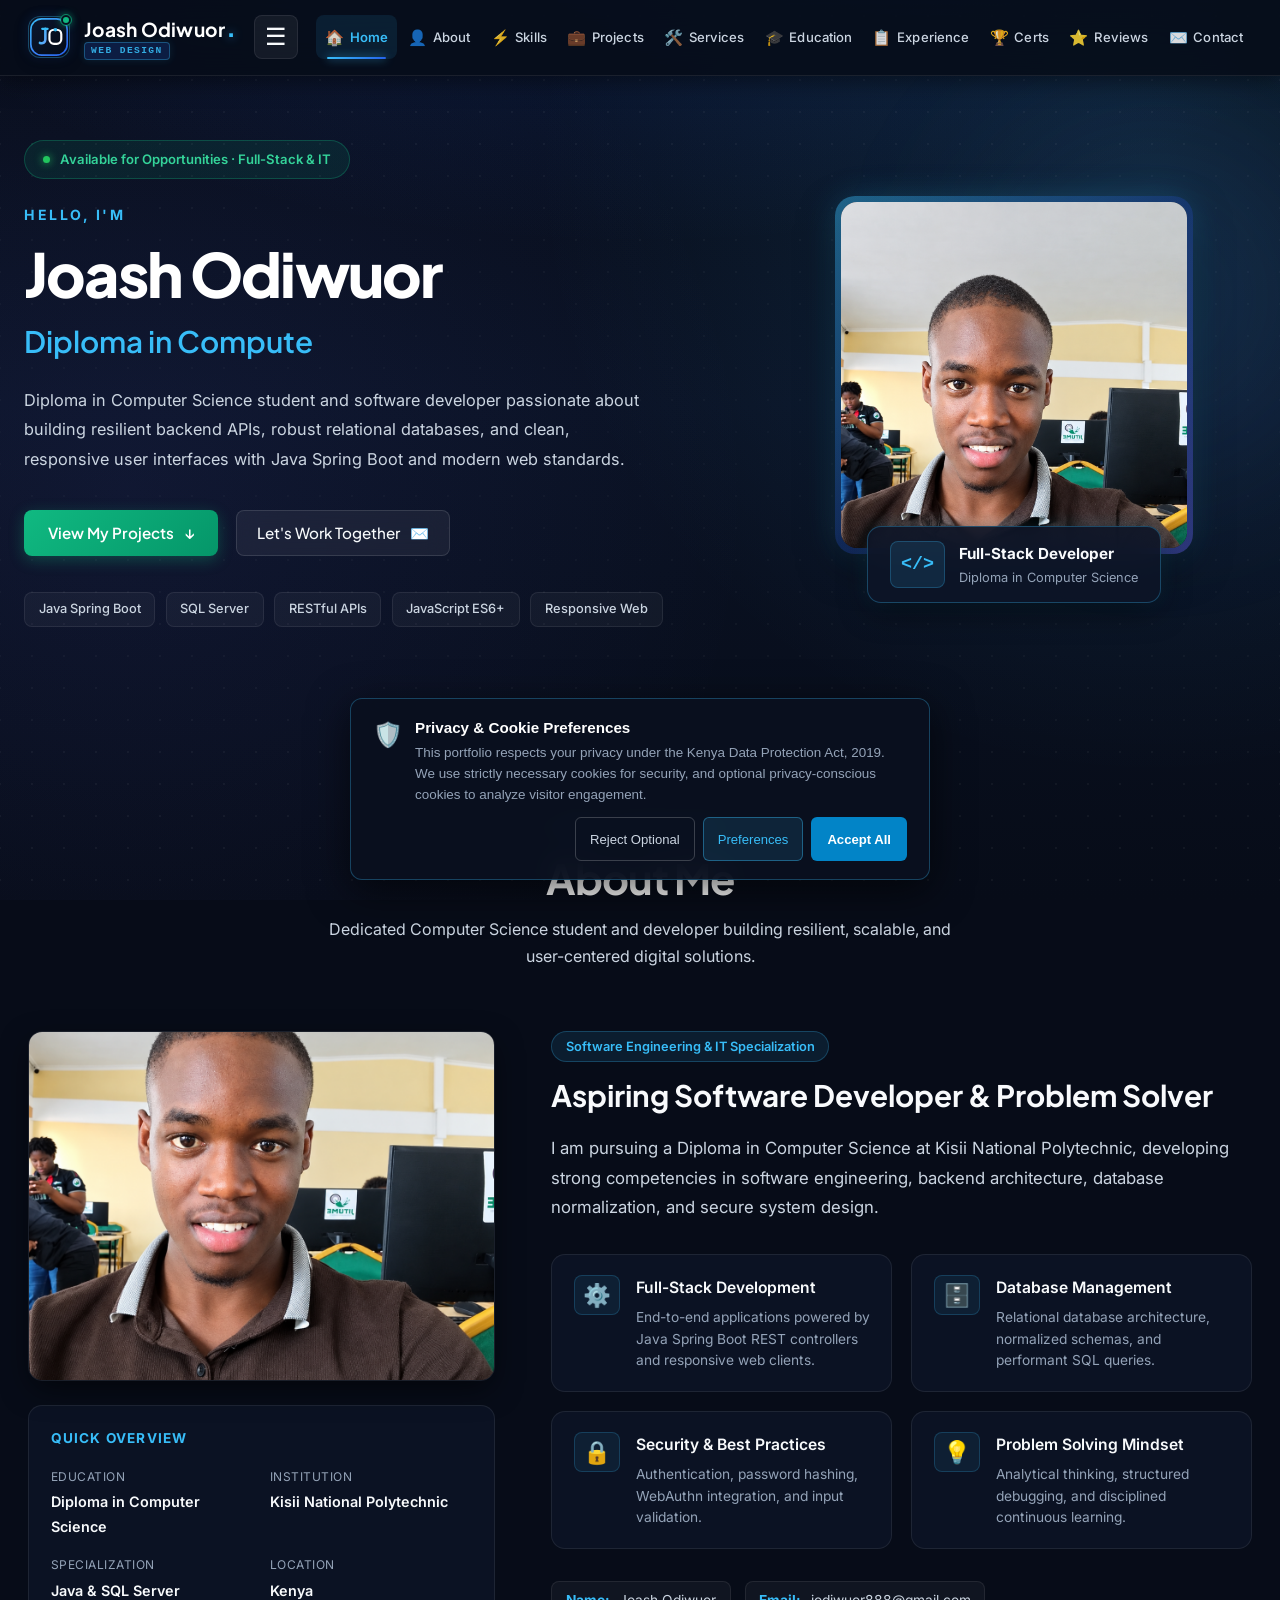
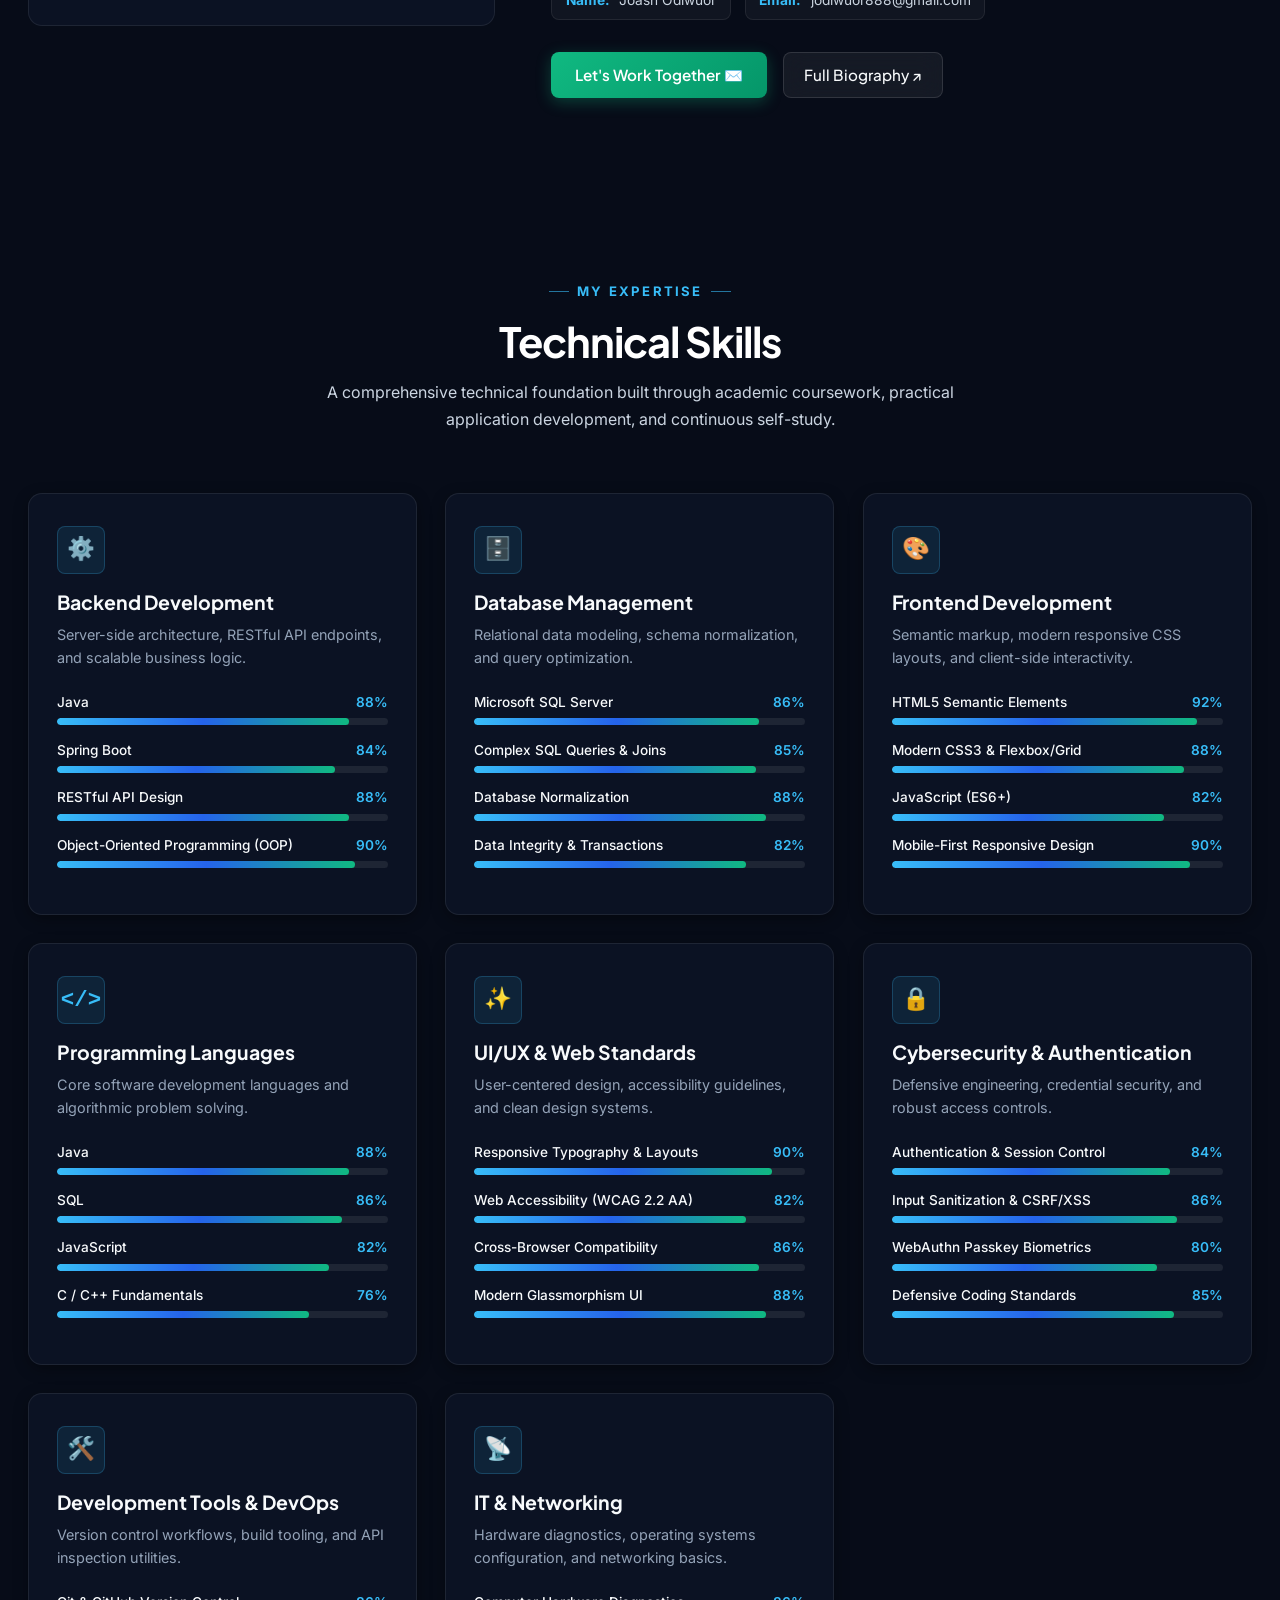
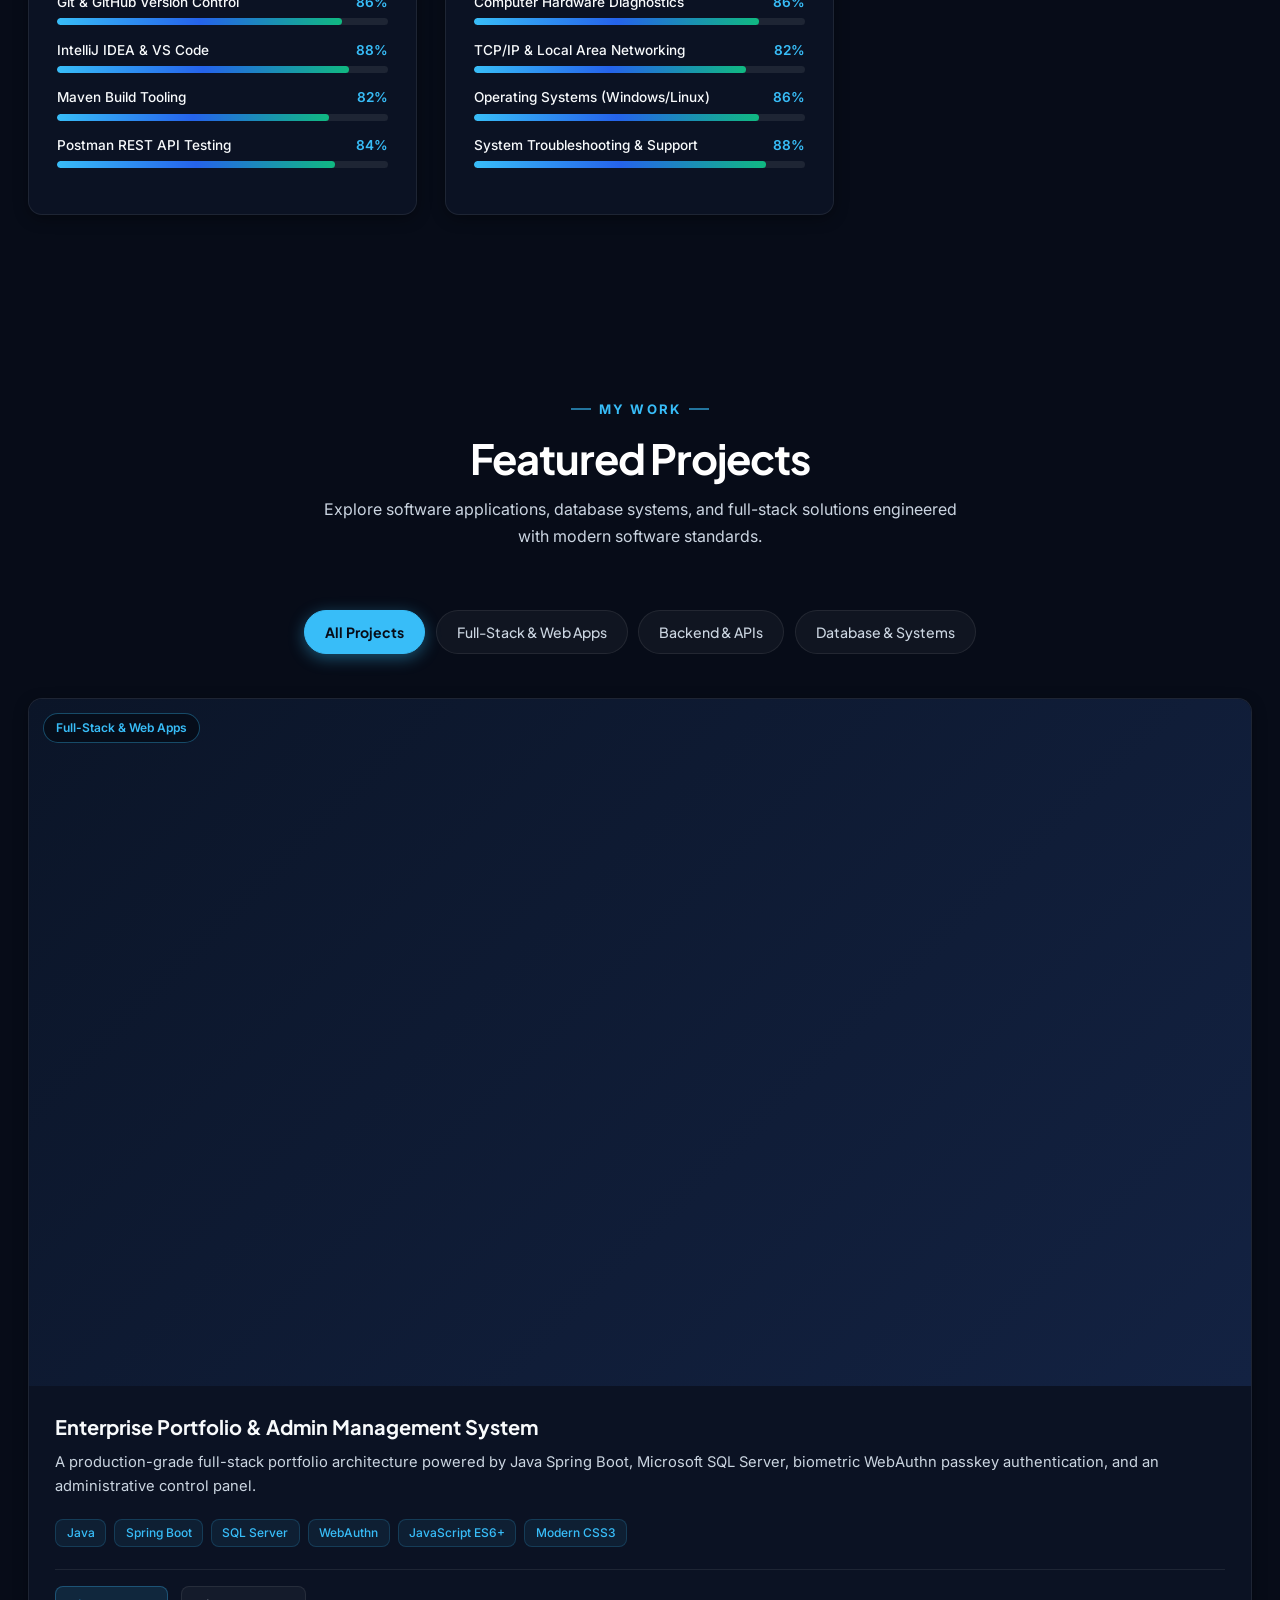
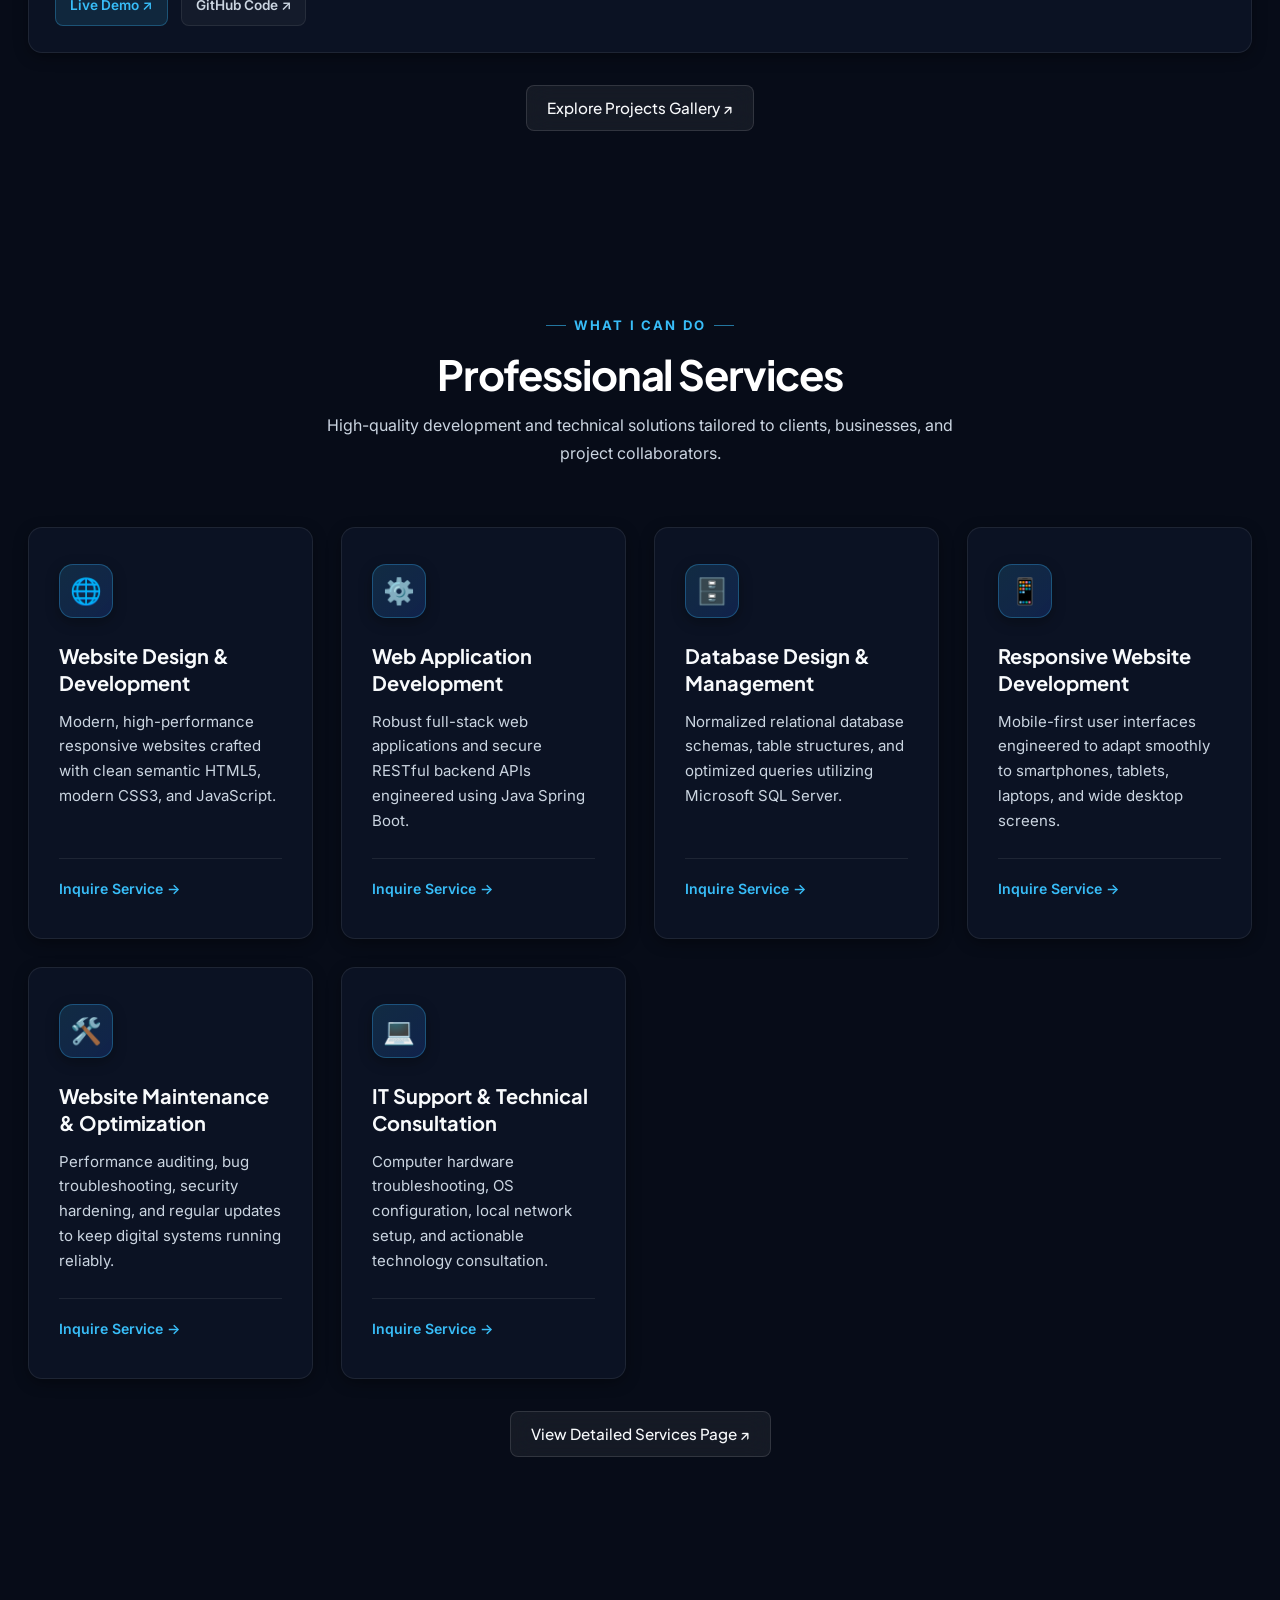
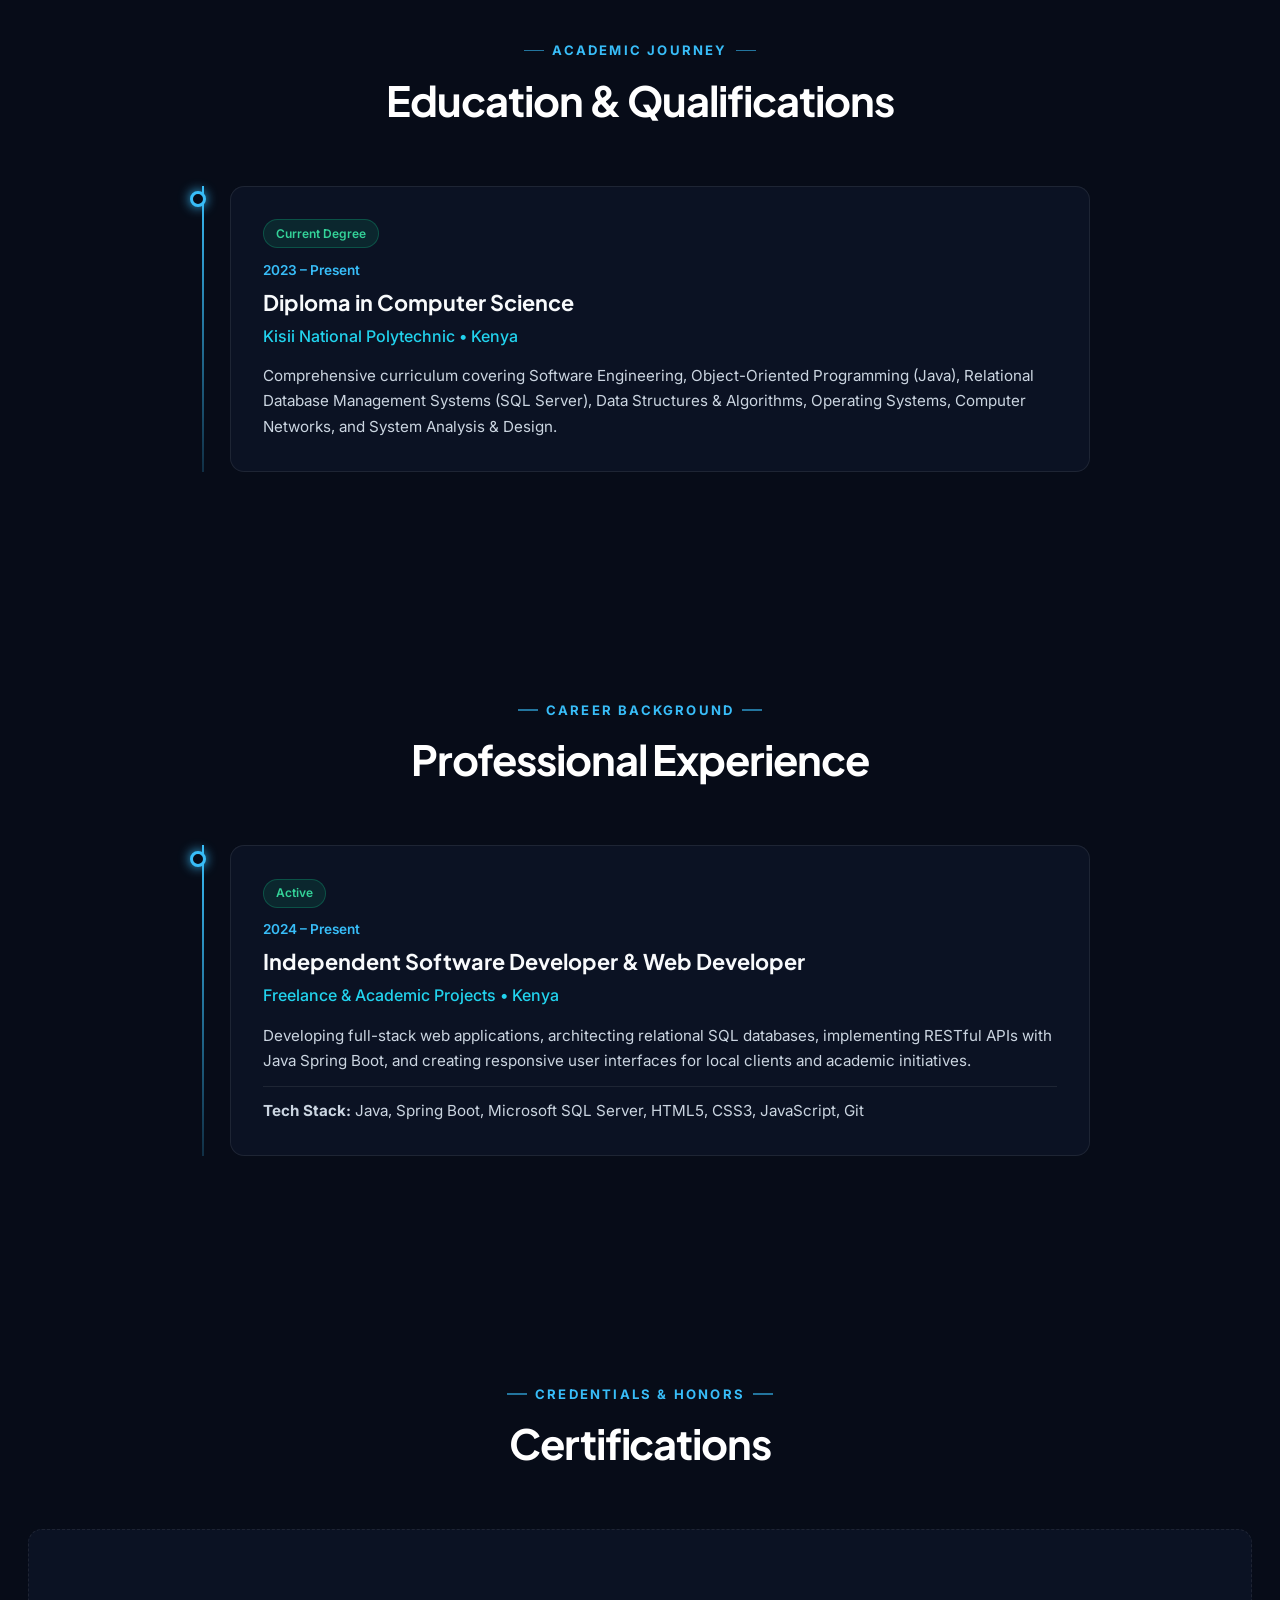
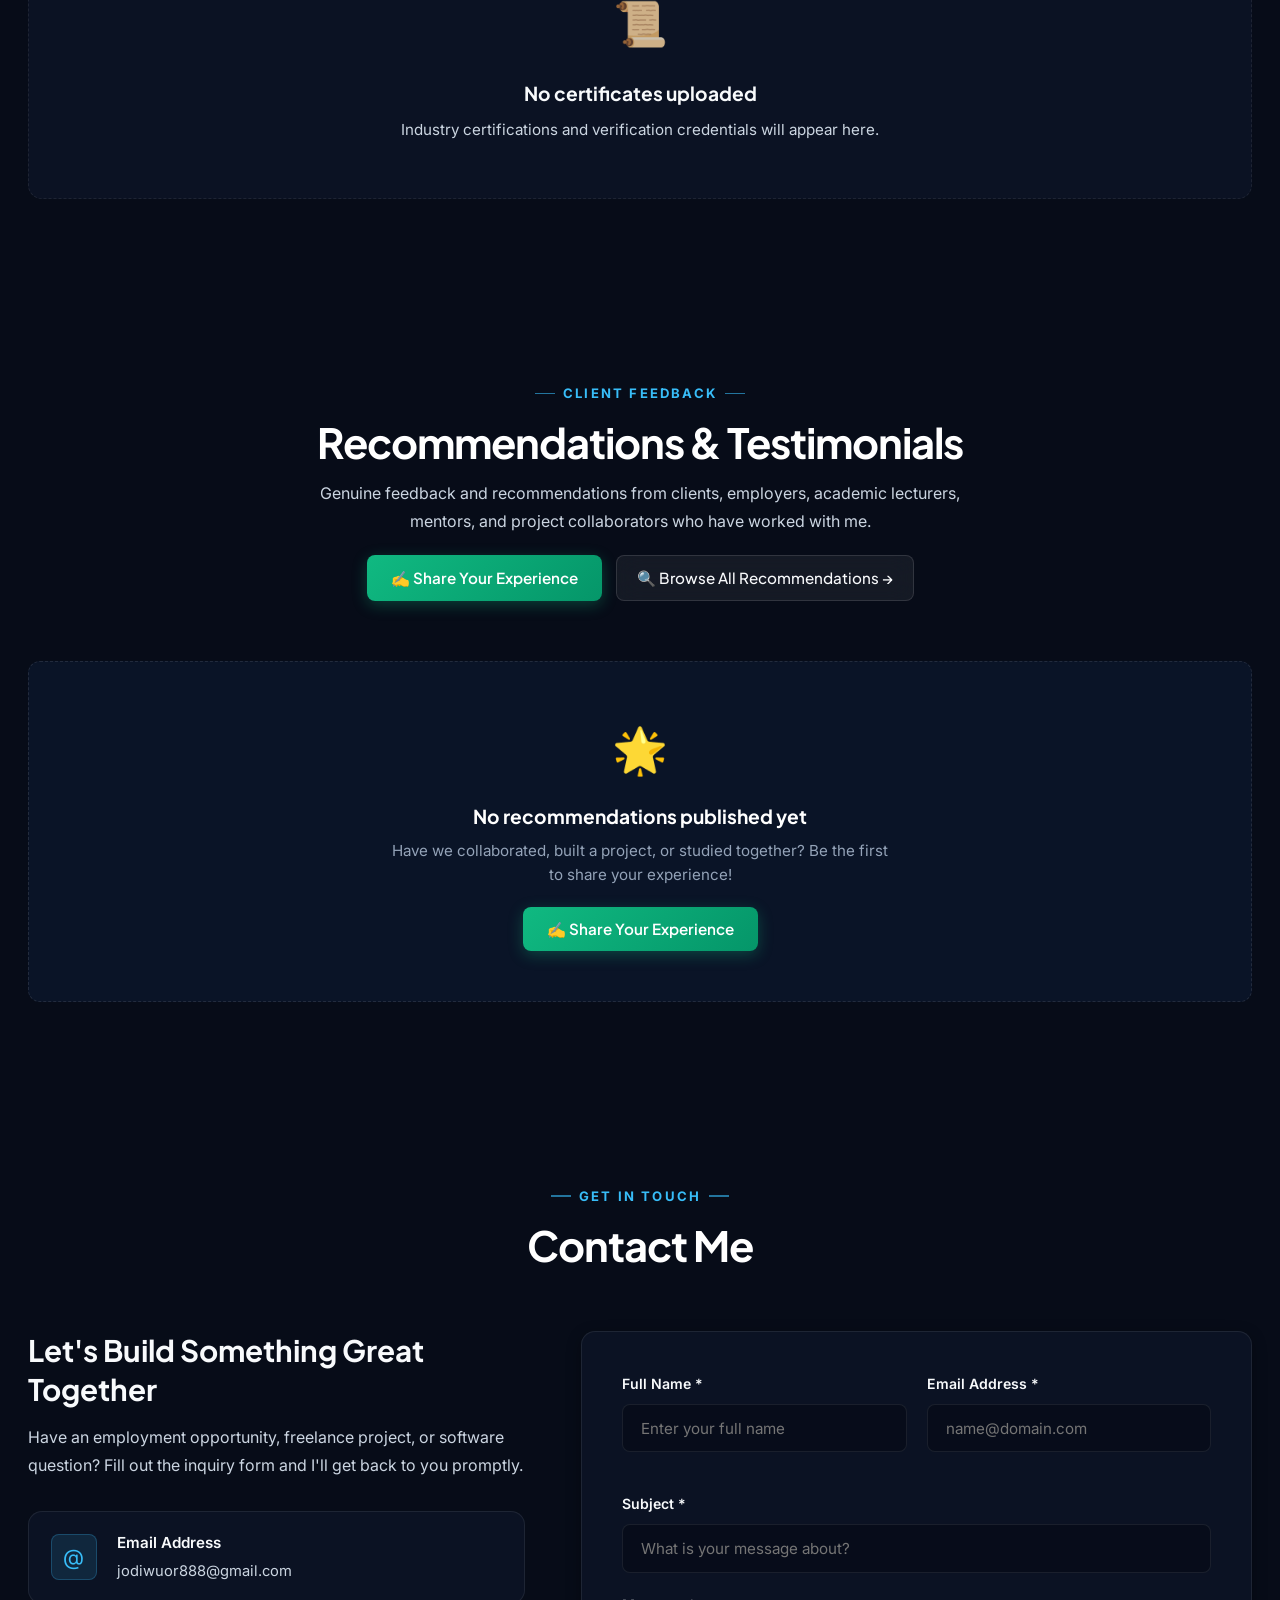
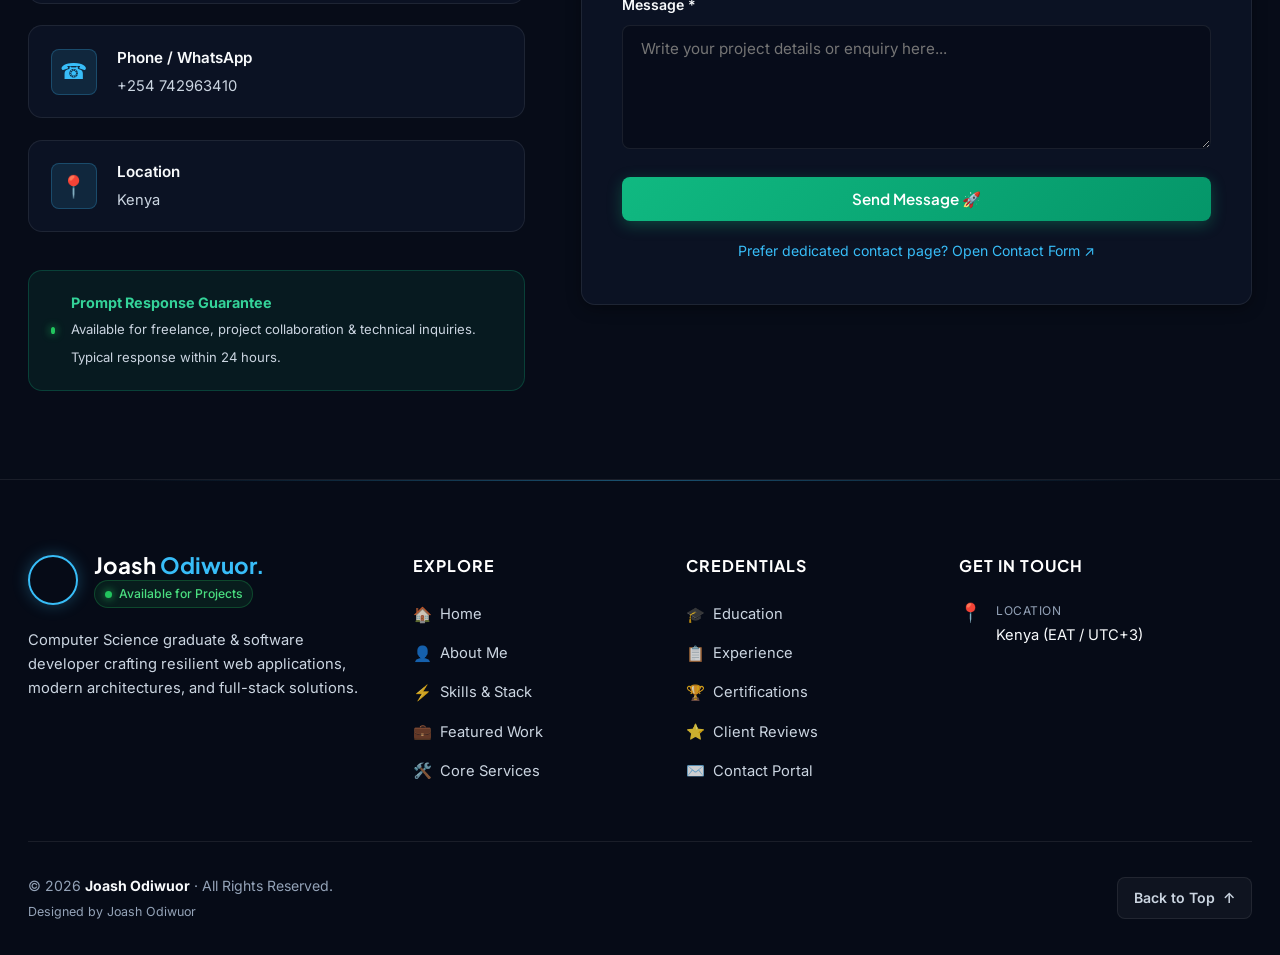
==== commit 5d494f11: "feat(frontend): complete professional portfolio redesign with modern typography, executive deep navy" ====
--- a/frontendport/index.html
+++ b/frontendport/index.html
@@ -29,7 +29,7 @@
     <!-- Google Font: Poppins -->
     <link rel="preconnect" href="https://fonts.googleapis.com">
     <link rel="preconnect" href="https://fonts.gstatic.com" crossorigin>
-    <link href="https://fonts.googleapis.com/css2?family=Poppins:wght@300;400;500;600;700;800&amp;display=swap" rel="stylesheet">
+    <link href="https://fonts.googleapis.com/css2?family=Inter:wght@300;400;500;600;700&family=Plus+Jakarta+Sans:wght@400;500;600;700;800&family=Poppins:wght@400;500;600;700&display=swap" rel="stylesheet">
 
     <!-- Stylesheets -->
     <link rel="stylesheet" href="assets/css/style.css">
@@ -241,19 +241,30 @@
     <!-- ================= HERO SECTION ================= -->
     <section id="home" class="hero">
         <div class="hero-content">
+            <div class="hero-badge">
+                <span class="status-pulse-dot"></span>
+                <span>Available for Opportunities · Full-Stack &amp; IT</span>
+            </div>
             <p class="intro">HELLO, I'M</p>
             <h1 id="heroName">Joash Odiwuor</h1>
             <h2 id="typingHeadline">Diploma in Computer Science</h2>
             <p id="heroBio" class="hero-description">
-                I am a passionate Computer Science graduate and software developer interested in
-                Java Spring Boot, modern web development, relational database architecture,
-                and secure scalable systems.
+                Diploma in Computer Science student and software developer passionate about building resilient backend APIs, robust relational databases, and clean, responsive user interfaces with Java Spring Boot and modern web standards.
             </p>
 
             <div class="hero-buttons">
-                <a href="#projects" class="btn primary-btn">View My Projects</a>
-                <a href="#contact" class="btn secondary-btn">Contact Me</a>
-                <a href="javascript:void(0)"  class="btn outline-btn cv-download-btn" style="display:none;">Download CV 📄</a>
+                <a href="#projects" class="btn primary-btn"><span>View My Projects</span> <span>↓</span></a>
+                <a href="#contact" class="btn secondary-btn"><span>Let's Work Together</span> <span>✉️</span></a>
+                <a href="javascript:void(0)" class="btn outline-btn cv-download-btn" style="display:none;">Download CV 📄</a>
+            </div>
+
+            <!-- Tech Highlights Strip -->
+            <div class="hero-tech-strip">
+                <span class="tech-chip">Java Spring Boot</span>
+                <span class="tech-chip">SQL Server</span>
+                <span class="tech-chip">RESTful APIs</span>
+                <span class="tech-chip">JavaScript ES6+</span>
+                <span class="tech-chip">Responsive Web</span>
             </div>
 
             <div class="social-links dynamic-social-links"></div>
@@ -261,7 +272,16 @@
 
         <div class="hero-image">
             <div class="image-circle">
-                <img id="profilePhoto" src="assets/img/profile.png" alt="Joash Odiwuor - Professional Profile Photo" onerror="this.src='assets/img/profile.png'" loading="lazy" decoding="async">
+                <img id="profilePhoto" src="assets/img/profile.png" alt="Joash Odiwuor - Professional Profile Photo" onerror="this.src='assets/img/profile.png'" loading="eager" decoding="async">
+            </div>
+            <div class="hero-portrait-card">
+                <div class="hero-portrait-badge">
+                    <span class="code-bracket">&lt;/&gt;</span>
+                    <div>
+                        <strong>Full-Stack Developer</strong>
+                        <span>Diploma in Computer Science</span>
+                    </div>
+                </div>
             </div>
         </div>
     </section>
@@ -271,44 +291,87 @@
         <div class="section-title">
             <p id="aboutSubtitle">GET TO KNOW ME</p>
             <h2 id="aboutSectionTitle">About Me</h2>
+            <p class="section-lead">Dedicated Computer Science student and developer building resilient, scalable, and user-centered digital solutions.</p>
         </div>
 
         <div class="about-container">
-            <div class="about-image">
-                <img id="aboutProfilePhoto" src="assets/img/profile.png" alt="Joash Odiwuor - Computer Science Student" onerror="this.src='assets/img/profile.png'" loading="lazy" decoding="async">
+            <div class="about-image-wrap">
+                <div class="about-image">
+                    <img id="aboutProfilePhoto" src="assets/img/profile.png" alt="Joash Odiwuor - Computer Science Student" onerror="this.src='assets/img/profile.png'" loading="lazy" decoding="async">
+                </div>
+                <div class="about-quick-specs">
+                    <h4>Quick Overview</h4>
+                    <div class="specs-grid">
+                        <div class="spec-item">
+                            <span class="spec-label">Education</span>
+                            <span class="spec-val" id="aboutCourse">Diploma in Computer Science</span>
+                        </div>
+                        <div class="spec-item">
+                            <span class="spec-label">Institution</span>
+                            <span class="spec-val">Kisii National Polytechnic</span>
+                        </div>
+                        <div class="spec-item">
+                            <span class="spec-label">Specialization</span>
+                            <span class="spec-val">Java &amp; SQL Server</span>
+                        </div>
+                        <div class="spec-item">
+                            <span class="spec-label">Location</span>
+                            <span class="spec-val" id="aboutLocation">Kenya</span>
+                        </div>
+                    </div>
+                </div>
             </div>
 
             <div class="about-content">
-                <h3>Aspiring Software Developer & Problem Solver</h3>
+                <div class="about-headline-badge">Software Engineering &amp; IT Specialization</div>
+                <h3 id="aboutSectionHeading">Aspiring Software Developer &amp; Problem Solver</h3>
                 <p id="aboutParagraph1">
                     I am pursuing a Diploma in Computer Science at Kisii National Polytechnic, developing strong competencies in software engineering, backend architecture, database normalization, and secure system design.
                 </p>
                 <p id="aboutParagraph2" style="display:none;"></p>
                 <p id="aboutParagraph3" style="display:none;"></p>
 
-                <div class="about-info">
-                    <div>
-                        <strong>Name:</strong>
-                        <span id="aboutName">Joash Odiwuor</span>
-                    </div>
-                    <div>
-                        <strong>Course:</strong>
-                        <span id="aboutCourse">Diploma in Computer Science</span>
-                    </div>
-                    <div>
-                        <strong>Location:</strong>
-                        <span id="aboutLocation">Kenya</span>
-                    </div>
-                    <div>
-                        <strong>Email:</strong>
-                        <span id="aboutEmail">jodiwuor888@gmail.com</span>
-                    </div>
-                </div>
-
-                <div style="display:flex; gap:1rem; flex-wrap:wrap;">
-                    <a href="#contact" class="btn primary-btn">Let's Work Together</a>
+                <!-- 4 Value Pillars -->
+                <div class="about-pillars">
+                    <div class="pillar-card">
+                        <div class="pillar-icon">⚙️</div>
+                        <div>
+                            <h4>Full-Stack Development</h4>
+                            <p>End-to-end applications powered by Java Spring Boot REST controllers and responsive web clients.</p>
+                        </div>
+                    </div>
+                    <div class="pillar-card">
+                        <div class="pillar-icon">🗄️</div>
+                        <div>
+                            <h4>Database Management</h4>
+                            <p>Relational database architecture, normalized schemas, and performant SQL queries.</p>
+                        </div>
+                    </div>
+                    <div class="pillar-card">
+                        <div class="pillar-icon">🔒</div>
+                        <div>
+                            <h4>Security &amp; Best Practices</h4>
+                            <p>Authentication, password hashing, WebAuthn integration, and input validation.</p>
+                        </div>
+                    </div>
+                    <div class="pillar-card">
+                        <div class="pillar-icon">💡</div>
+                        <div>
+                            <h4>Problem Solving Mindset</h4>
+                            <p>Analytical thinking, structured debugging, and disciplined continuous learning.</p>
+                        </div>
+                    </div>
+                </div>
+
+                <div class="about-info-chips">
+                    <div class="info-chip"><strong>Name:</strong> <span id="aboutName">Joash Odiwuor</span></div>
+                    <div class="info-chip"><strong>Email:</strong> <span id="aboutEmail">jodiwuor888@gmail.com</span></div>
+                </div>
+
+                <div class="about-actions">
+                    <a href="#contact" class="btn primary-btn">Let's Work Together ✉️</a>
                     <a href="about.html" class="btn secondary-btn">Full Biography ↗</a>
-                    <a href="javascript:void(0)"  class="btn outline-btn cv-download-btn" style="display:none;">Download Resume</a>
+                    <a href="javascript:void(0)" class="btn outline-btn cv-download-btn" style="display:none;">Download Resume 📄</a>
                 </div>
             </div>
         </div>
@@ -319,6 +382,7 @@
         <div class="section-title">
             <p>MY EXPERTISE</p>
             <h2>Technical Skills</h2>
+            <p class="section-lead">A comprehensive technical foundation built through academic coursework, practical application development, and continuous self-study.</p>
         </div>
 
         <div id="skillsContainer" class="skills-container">
@@ -331,6 +395,15 @@
         <div class="section-title">
             <p>MY WORK</p>
             <h2>Featured Projects</h2>
+            <p class="section-lead">Explore software applications, database systems, and full-stack solutions engineered with modern software standards.</p>
+        </div>
+
+        <!-- Category Filter Tabs -->
+        <div class="project-filters" id="projectFilterBar">
+            <button type="button" class="filter-btn active" data-filter="all">All Projects</button>
+            <button type="button" class="filter-btn" data-filter="full-stack">Full-Stack &amp; Web Apps</button>
+            <button type="button" class="filter-btn" data-filter="backend">Backend &amp; APIs</button>
+            <button type="button" class="filter-btn" data-filter="database">Database &amp; Systems</button>
         </div>
 
         <div id="projectsContainer" class="projects-container">
@@ -347,6 +420,7 @@
         <div class="section-title">
             <p>WHAT I CAN DO</p>
             <h2>Professional Services</h2>
+            <p class="section-lead">High-quality development and technical solutions tailored to clients, businesses, and project collaborators.</p>
         </div>
 
         <div id="servicesContainer" class="services-container">
@@ -450,6 +524,13 @@
                     <div>
                         <strong>Location</strong>
                         <p id="contactLocation">Kenya</p>
+                    </div>
+                </div>
+                <div class="contact-availability-card">
+                    <span class="status-pulse-dot"></span>
+                    <div>
+                        <strong>Prompt Response Guarantee</strong>
+                        <span>Available for freelance, project collaboration &amp; technical inquiries. Typical response within 24 hours.</span>
                     </div>
                 </div>
             </div>
--- a/frontendport/assets/css/style.css
+++ b/frontendport/assets/css/style.css
@@ -1,61 +1,61 @@
-
-/* ═══════════════════════════════════════════════
-   PERFORMANCE OPTIMIZATIONS
-   ═══════════════════════════════════════════════ */
-
-/* Smooth scroll + touch performance */
+/* ==========================================================================
+   PORTFOLIO DESIGN SYSTEM & CORE STYLESHEET
+   Professional High-End Tech Aesthetic: Deep Navy & Electric Blue
+   Mobile-First · Accessible (WCAG 2.2 AA) · Performance-Optimized
+   ========================================================================== */
+
+/* --------------------------------------------------------------------------
+   0. PERFORMANCE & RENDERING OPTIMIZATIONS
+   -------------------------------------------------------------------------- */
 html {
     scroll-behavior: smooth;
     -webkit-overflow-scrolling: touch;
-    text-rendering: optimizeSpeed;
+    text-rendering: optimizeLegibility;
     -webkit-font-smoothing: antialiased;
     -moz-osx-font-smoothing: grayscale;
 }
 
-/* GPU-accelerated scrolling for main containers */
 body {
     will-change: scroll-position;
     overflow-x: hidden;
 }
 
-/* Contain heavy card sections to avoid full-page repaints */
 .portfolio-grid,
 .services-grid,
 .testimonials-grid,
 .projects-grid,
-.skills-grid {
+.skills-grid,
+.about-pillars {
     contain: layout style;
 }
 
-/* Optimize animated cards */
 .card,
 .portfolio-card,
 .service-card,
 .testimonial-card,
 .project-card,
-.skill-item {
+.skill-card,
+.pillar-card {
     will-change: transform, opacity;
     contain: layout style paint;
     transform: translateZ(0);
     backface-visibility: hidden;
 }
 
-/* Nav hover optimizations */
 .nav-link,
 .btn,
-.social-link {
+.social-link,
+.filter-btn {
     will-change: transform;
     transform: translateZ(0);
 }
 
-/* Image optimizations */
 img {
     content-visibility: auto;
     max-width: 100%;
     height: auto;
 }
 
-/* Reduce motion for accessibility & performance */
 @media (prefers-reduced-motion: reduce) {
     *,
     *::before,
@@ -65,77 +65,68 @@
         transition-duration: 0.01ms !important;
         scroll-behavior: auto !important;
     }
-    .maint-quantum-scene,
-    .maint-quantum-svg,
-    .core-gimbal-outer,
-    .core-gimbal-mid,
-    .core-gimbal-inner,
-    .core-plasma-orb,
-    .core-laser-beam-l,
-    .core-laser-beam-r,
-    .core-flux-node {
-        animation: none !important;
-    }
-}
-
-/* Optimize search/filter transitions */
-.filter-transition {
-    transition: opacity 0.2s ease, transform 0.2s ease;
-    will-change: opacity, transform;
-}
-
-﻿/* ==========================================================================
-   PORTFOLIO MANAGEMENT SYSTEM - CORE STYLESHEET
-   Unified Professional Background: Dark Navy & Electric Blue Cyber Technology
-   Responsive & visually identical across Mobile, Tablet, Laptop, and Desktop
-   ========================================================================== */
-
+}
+
+/* --------------------------------------------------------------------------
+   1. DESIGN TOKENS & SYSTEM VARIABLES
+   -------------------------------------------------------------------------- */
 :root {
-    --bg-primary: #07111F;
-    --bg-secondary: #0B1730;
-    --bg-deep: #050B16;
-
+    /* Deep Navy & Obsidian Slate Palette */
+    --bg-primary: #070C18;
+    --bg-secondary: #0D1527;
+    --bg-tertiary: #131E36;
+    --bg-card: rgba(13, 21, 39, 0.78);
+    --bg-card-hover: rgba(19, 30, 54, 0.92);
+    --bg-glass: rgba(13, 21, 39, 0.65);
+
+    /* Electric Cyan & Brand Blue Accents */
+    --accent-electric: #38BDF8;
+    --accent-cyan: #22D3EE;
     --blue-primary: #2563EB;
     --blue-bright: #3B82F6;
-    --cyan-accent: #38BDF8;
-
-    --text-primary: #FFFFFF;
-    --text-secondary: #cbd5e1;
-    --text-muted: #94a3b8;
-
-    --accent-electric: #38bdf8;
-    --accent-glow: rgba(56, 189, 248, 0.35);
-    --accent-secondary: #3b82f6;
-    --accent-cyan: #38bdf8;
-    --accent-indigo: #2563eb;
-
-    --bg-tertiary: rgba(11, 23, 48, 0.88);
-    --bg-card: rgba(11, 23, 48, 0.78);
-    --bg-card-hover: rgba(18, 35, 70, 0.88);
-
-    --border-color: rgba(59, 130, 246, 0.18);
-    --border-accent: rgba(56, 189, 248, 0.45);
-
-    --success: #10b981;
-    --warning: #f59e0b;
-    --danger: #ef4444;
-    --info: #38bdf8;
-
-    --font-heading: 'Poppins', -apple-system, BlinkMacSystemFont, 'Segoe UI', Roboto, sans-serif;
-    --font-body: 'Poppins', -apple-system, BlinkMacSystemFont, 'Segoe UI', Roboto, sans-serif;
-
+    --indigo-accent: #6366F1;
+    --emerald-accent: #10B981;
+    --amber-gold: #F59E0B;
+    --accent-glow: rgba(56, 189, 248, 0.28);
+    --blue-glow: rgba(37, 99, 235, 0.35);
+
+    /* High-Contrast Readable Typography */
+    --text-primary: #F8FAFC;
+    --text-secondary: #CBD5E1;
+    --text-muted: #94A3B8;
+
+    /* Hairlines & Borders */
+    --border-color: rgba(255, 255, 255, 0.08);
+    --border-accent: rgba(56, 189, 248, 0.35);
+    --border-glass: rgba(255, 255, 255, 0.12);
+
+    /* Semantic Feedback */
+    --success: #10B981;
+    --warning: #F59E0B;
+    --danger: #EF4444;
+    --info: #38BDF8;
+
+    /* Modern Typography Stack */
+    --font-heading: 'Plus Jakarta Sans', 'Inter', -apple-system, BlinkMacSystemFont, 'Segoe UI', Roboto, sans-serif;
+    --font-body: 'Inter', -apple-system, BlinkMacSystemFont, 'Segoe UI', Roboto, sans-serif;
+    --font-mono: 'JetBrains Mono', 'Fira Code', monospace;
+
+    /* Border Radii */
     --radius-sm: 8px;
     --radius-md: 14px;
     --radius-lg: 20px;
     --radius-full: 9999px;
 
-    --shadow-sm: 0 4px 15px rgba(0, 0, 0, 0.3);
-    --shadow-md: 0 10px 30px rgba(0, 0, 0, 0.45);
-    --shadow-lg: 0 20px 50px rgba(0, 0, 0, 0.6);
-    --shadow-glow: 0 0 25px rgba(56, 189, 248, 0.30);
-
+    /* Elevation Shadows */
+    --shadow-sm: 0 4px 16px -2px rgba(0, 0, 0, 0.45);
+    --shadow-md: 0 10px 30px -4px rgba(0, 0, 0, 0.60);
+    --shadow-lg: 0 20px 50px -8px rgba(0, 0, 0, 0.75);
+    --shadow-glow: 0 0 30px -5px rgba(56, 189, 248, 0.30);
+    --shadow-glow-indigo: 0 0 30px -5px rgba(99, 102, 241, 0.30);
+
+    /* Transitions */
     --transition-fast: 0.2s ease;
-    --transition-normal: 0.3s cubic-bezier(0.4, 0, 0.2, 1);
+    --transition-normal: 0.3s cubic-bezier(0.16, 1, 0.3, 1);
 }
 
 *, *::before, *::after {
@@ -143,8 +134,6 @@
     margin: 0;
     padding: 0;
 }
-
-/* Unified website background */
 
 html {
     min-height: 100%;
@@ -159,85 +148,65 @@
     isolation: isolate;
     min-height: 100vh;
     margin: 0;
-
     background-color: var(--bg-primary);
-
+    /* Atmospheric Deep Navy Backdrop with Subtle Ambient Illumination */
     background-image:
-        radial-gradient(
-            ellipse at 85% 12%,
-            rgba(37, 99, 235, 0.20) 0%,
-            transparent 48%
-        ),
-        radial-gradient(
-            ellipse at 10% 85%,
-            rgba(56, 189, 248, 0.10) 0%,
-            transparent 42%
-        ),
-        linear-gradient(
-            135deg,
-            #050B16 0%,
-            #07111F 48%,
-            #0B1730 100%
-        );
-
+        radial-gradient(ellipse 90% 60% at 50% -15%, rgba(37, 99, 235, 0.22) 0%, transparent 70%),
+        radial-gradient(circle at 90% 18%, rgba(56, 189, 248, 0.12) 0%, transparent 45%),
+        radial-gradient(circle at 10% 55%, rgba(99, 102, 241, 0.08) 0%, transparent 50%),
+        linear-gradient(180deg, #070C18 0%, #0A1224 45%, #070C18 100%);
     background-repeat: no-repeat;
-    background-position: center top;
-    background-size: 100% 100%;
     background-attachment: fixed;
-
+    background-size: 100% 100%, 100% 100%, 100% 100%, 100% 100%;
     color: var(--text-primary);
     font-family: var(--font-body);
-    line-height: 1.65;
+    font-size: 1rem;
+    line-height: 1.7;
     overflow-x: hidden;
     display: flex;
     flex-direction: column;
 }
 
-/* Subtle geometric grid */
-
+/* Subtle Micro-Grid Ambient Texture */
 body::before {
     content: "";
     position: fixed;
     inset: 0;
     z-index: -1;
     pointer-events: none;
-
     background-image:
-        linear-gradient(
-            rgba(59, 130, 246, 0.035) 1px,
-            transparent 1px
-        ),
-        linear-gradient(
-            90deg,
-            rgba(59, 130, 246, 0.035) 1px,
+        radial-gradient(
+            circle at center,
+            rgba(255, 255, 255, 0.06) 1px,
             transparent 1px
         );
-
-    background-size: 48px 48px;
+    background-size: 32px 32px;
     background-position: center top;
-}
-
-/* Subtle ambient lighting */
-
+    mask-image: linear-gradient(to bottom, rgba(0,0,0,0.85) 0%, rgba(0,0,0,0.4) 50%, rgba(0,0,0,0.85) 100%);
+    -webkit-mask-image: linear-gradient(to bottom, rgba(0,0,0,0.85) 0%, rgba(0,0,0,0.4) 50%, rgba(0,0,0,0.85) 100%);
+}
+
+/* Floating Ambient Aura Glow */
 body::after {
     content: "";
     position: fixed;
-    top: 12%;
-    right: -140px;
-
-    width: 380px;
-    height: 380px;
-
+    top: 8%;
+    right: -100px;
+    width: 450px;
+    height: 450px;
     z-index: -1;
     pointer-events: none;
-
-    background: rgba(37, 99, 235, 0.10);
-
-    filter: blur(100px);
+    background: radial-gradient(circle, rgba(56, 189, 248, 0.12) 0%, rgba(99, 102, 241, 0.06) 50%, transparent 70%);
+    filter: blur(80px);
     border-radius: 50%;
-}
-
-/* Keep main content above background */
+    animation: ambientFloat 14s ease-in-out infinite alternate;
+}
+
+@keyframes ambientFloat {
+    0% { transform: translateY(0) scale(1); opacity: 0.8; }
+    50% { transform: translateY(40px) scale(1.1); opacity: 1; }
+    100% { transform: translateY(-20px) scale(0.95); opacity: 0.7; }
+}
 
 main,
 footer,
@@ -248,17 +217,12 @@
 
 /* Reusable Glass Card Component */
 .glass-card {
-    background: rgba(11, 23, 48, 0.78);
-    border: 1px solid rgba(59, 130, 246, 0.18);
-    border-radius: 16px;
-    backdrop-filter: blur(12px);
-    -webkit-backdrop-filter: blur(12px);
-}
-
-@supports not ((-webkit-backdrop-filter: blur(12px)) or (backdrop-filter: blur(12px))) {
-    .glass-card {
-        background: #0B1730;
-    }
+    background: var(--bg-card);
+    border: 1px solid var(--border-color);
+    border-radius: var(--radius-md);
+    backdrop-filter: blur(16px);
+    -webkit-backdrop-filter: blur(16px);
+    box-shadow: var(--shadow-sm);
 }
 
 a {
@@ -281,43 +245,38 @@
     display: block;
 }
 
-/* ==========================================================================
-   NAVIGATION
-   ========================================================================== */
-
+/* --------------------------------------------------------------------------
+   2. NAVIGATION BAR
+   -------------------------------------------------------------------------- */
 header {
     position: sticky;
     top: 0;
     z-index: 1000;
-    background: rgba(6, 11, 20, 0.78);
+    background: rgba(7, 12, 24, 0.85);
     backdrop-filter: blur(20px);
     -webkit-backdrop-filter: blur(20px);
-    border-bottom: 1px solid rgba(56, 189, 248, 0.16);
-    box-shadow: 0 4px 25px rgba(0, 0, 0, 0.45);
+    border-bottom: 1px solid rgba(255, 255, 255, 0.08);
+    box-shadow: 0 4px 25px rgba(0, 0, 0, 0.50);
     transition: var(--transition-normal);
 }
 
 .navbar {
     max-width: 1400px;
     margin: 0 auto;
-    padding: 0.70rem 1.5rem;
+    padding: 0.75rem 1.75rem;
     display: flex;
     align-items: center;
     justify-content: space-between;
     gap: 0.75rem;
 }
 
-/* ==========================================================================
-   HEADER LOGO COMPONENT
-   Precision Developer Brand Identity: Monogram Emblem & Modern Typography
-   ========================================================================== */
-
+/* Header Logo */
 .logo {
     font-family: var(--font-heading);
     text-decoration: none;
     display: inline-flex;
     align-items: center;
-    gap: 0.75rem;
+    gap: 0.85rem;
     flex-shrink: 0;
     padding: 0.2rem 0;
     user-select: none;
@@ -325,18 +284,17 @@
 }
 
 .logo:hover {
-    transform: translateY(-1.5px);
-}
-
-/* Iconic Logo Mark Badge */
+    transform: translateY(-1px);
+}
+
 .logo-mark {
     position: relative;
     width: 42px;
     height: 42px;
     border-radius: 12px;
-    background: linear-gradient(135deg, rgba(11, 23, 48, 0.95), rgba(5, 11, 22, 0.98));
-    border: 1.5px solid rgba(59, 130, 246, 0.28);
-    box-shadow: 0 4px 14px rgba(0, 0, 0, 0.35), 0 0 12px rgba(37, 99, 235, 0.18);
+    background: linear-gradient(135deg, rgba(13, 21, 39, 0.95), rgba(7, 12, 24, 0.98));
+    border: 1.5px solid rgba(56, 189, 248, 0.35);
+    box-shadow: 0 4px 14px rgba(0, 0, 0, 0.35), 0 0 12px rgba(37, 99, 235, 0.2);
     display: flex;
     align-items: center;
     justify-content: center;
@@ -356,11 +314,10 @@
     display: block;
 }
 
-/* Pulsing Status Beacon */
 .logo-status-beacon {
     position: absolute;
-    top: -2.5px;
-    right: -2.5px;
+    top: -2px;
+    right: -2px;
     width: 10px;
     height: 10px;
     border-radius: 50%;
@@ -384,7 +341,6 @@
     100% { transform: scale(2.2); opacity: 0; }
 }
 
-/* Brand Text Container */
 .logo-text-wrap {
     display: flex;
     flex-direction: column;
@@ -392,11 +348,10 @@
     line-height: 1.15;
 }
 
-/* Title Line */
 .logo-title {
     display: flex;
     align-items: baseline;
-    font-size: 1.18rem;
+    font-size: 1.2rem;
     font-weight: 700;
     letter-spacing: -0.015em;
     color: #FFFFFF;
@@ -413,9 +368,8 @@
     text-shadow: 0 0 12px rgba(56, 189, 248, 0.4);
 }
 
-/* Radiant Cyan Dot */
 .logo .logo-dot {
-    color: var(--cyan-accent);
+    color: var(--accent-electric);
     font-weight: 900;
     font-size: 1.55rem;
     line-height: 1;
@@ -430,10 +384,9 @@
     text-shadow: 0 0 14px rgba(56, 189, 248, 1);
 }
 
-/* Subtitle Tagline */
 .logo-subtitle {
-    font-family: 'JetBrains Mono', 'Courier New', monospace;
-    font-size: 0.63rem;
+    font-family: var(--font-mono);
+    font-size: 0.65rem;
     font-weight: 600;
     letter-spacing: 1.6px;
     text-transform: uppercase;
@@ -452,7 +405,7 @@
     border-radius: 4px;
     background: rgba(37, 99, 235, 0.22);
     border: 1px solid rgba(56, 189, 248, 0.38);
-    font-size: 0.58rem;
+    font-size: 0.6rem;
     font-weight: 700;
     letter-spacing: 1.4px;
     color: #38BDF8;
@@ -468,24 +421,11 @@
     color: #FFFFFF;
 }
 
-/* Circular avatar support (fallback or alternate) */
-.logo-avatar {
-    width: 40px;
-    height: 40px;
-    border-radius: 12px;
-    object-fit: cover;
-    object-position: top center;
-    border: 1.5px solid var(--accent-electric);
-    box-shadow: 0 0 12px rgba(56, 189, 248, 0.35);
-    flex-shrink: 0;
-    display: block;
-    transition: all var(--transition-normal);
-}
-
+/* Nav links */
 .nav-links {
     display: flex;
     align-items: center;
-    gap: 0.15rem;
+    gap: 0.25rem;
     list-style: none;
     margin: 0;
     padding: 0;
@@ -500,21 +440,28 @@
 .nav-links a {
     color: var(--text-secondary);
     font-weight: 500;
-    font-size: 0.82rem;
-    padding: 0.42rem 0.55rem;
+    font-size: 0.85rem;
+    padding: 0.45rem 0.65rem;
     border-radius: var(--radius-sm);
     position: relative;
     white-space: nowrap;
     transition: color var(--transition-fast), background var(--transition-fast);
     letter-spacing: 0.01em;
+    display: inline-flex;
+    align-items: center;
+    gap: 0.35rem;
+}
+
+.nav-links a .nav-icon {
+    font-size: 0.95rem;
+    opacity: 0.85;
 }
 
 .nav-links a:hover,
 .nav-links a.active {
     color: var(--accent-electric) !important;
     font-weight: 600;
-    background: rgba(56, 189, 248, 0.12);
-    text-shadow: 0 0 12px rgba(56, 189, 248, 0.5);
+    background: rgba(56, 189, 248, 0.10);
 }
 
 .nav-links a::after {
@@ -524,7 +471,7 @@
     left: 0.70rem;
     right: 0.70rem;
     height: 2px;
-    background: linear-gradient(90deg, var(--accent-electric), var(--accent-indigo));
+    background: linear-gradient(90deg, var(--accent-electric), var(--blue-primary));
     border-radius: 2px;
     box-shadow: 0 0 8px rgba(56, 189, 248, 0.8);
     transform: scaleX(0);
@@ -532,177 +479,192 @@
     transition: transform var(--transition-fast);
 }
 
-.nav-links a:hover::after,
 .nav-links a.active::after {
     transform: scaleX(1);
 }
 
-/* Nav icon emojis */
-.nav-icon {
-    font-size: 0.85em;
-    margin-right: 0.2rem;
-    display: inline-block;
-}
-
-.nav-button {
-    background: linear-gradient(135deg, var(--accent-electric), var(--accent-secondary)) !important;
-    color: #ffffff !important;
-    border: none !important;
-    padding: 0.50rem 1.10rem !important;
-    border-radius: var(--radius-sm) !important;
-    font-weight: 600 !important;
-    font-size: 0.82rem !important;
-    box-shadow: 0 2px 14px rgba(56, 189, 248, 0.40) !important;
-    white-space: nowrap;
-    transition: all 0.2s ease !important;
-}
-
-.nav-button:hover {
-    background: linear-gradient(135deg, var(--accent-secondary), var(--accent-indigo)) !important;
-    box-shadow: 0 4px 20px rgba(56, 189, 248, 0.65) !important;
-    transform: translateY(-1px) !important;
-    color: #ffffff !important;
-}
-
-.nav-button::after {
-    display: none !important;
-}
-
-.nav-button:hover::after {
-    display: none !important;
-}
-
 .menu-toggle {
     display: none;
-    background: rgba(56, 189, 248, 0.10);
-    border: 1px solid rgba(56, 189, 248, 0.25);
+    background: rgba(255, 255, 255, 0.06);
+    border: 1px solid var(--border-color);
     border-radius: var(--radius-sm);
     color: var(--text-primary);
     font-size: 1.5rem;
     cursor: pointer;
-    padding: 0.3rem 0.5rem;
+    padding: 0.35rem 0.65rem;
     line-height: 1;
     transition: background var(--transition-fast);
 }
 
 .menu-toggle:hover {
-    background: rgba(56, 189, 248, 0.20);
-}
-
-/* ==========================================================================
-   BUTTONS & CONTROLS
-   ========================================================================== */
-
+    background: rgba(56, 189, 248, 0.18);
+    border-color: var(--accent-electric);
+}
+
+/* --------------------------------------------------------------------------
+   3. BUTTONS & INTERACTIVE CONTROLS
+   -------------------------------------------------------------------------- */
 .btn {
     display: inline-flex;
     align-items: center;
     justify-content: center;
-    gap: 0.5rem;
-    padding: 0.75rem 1.65rem;
+    gap: 0.6rem;
+    padding: 0.85rem 1.85rem;
     font-family: var(--font-heading);
     font-size: 0.95rem;
     font-weight: 600;
     border-radius: var(--radius-sm);
     cursor: pointer;
     border: none;
-    transition: var(--transition-normal);
+    text-decoration: none;
+    transition: all var(--transition-normal);
+    user-select: none;
+    line-height: 1.3;
 }
 
 .primary-btn {
-    background: linear-gradient(135deg, #38bdf8 0%, #3b82f6 50%, #6366f1 100%);
-    color: #ffffff;
-    box-shadow: 0 4px 18px rgba(56, 189, 248, 0.35);
+    background: linear-gradient(135deg, #1d4ed8 0%, #2563eb 50%, #0284c7 100%);
+    color: #ffffff !important;
+    box-shadow: 0 4px 18px -2px rgba(37, 99, 235, 0.45);
+    border: 1px solid rgba(255, 255, 255, 0.15);
 }
 
 .primary-btn:hover {
-    color: #ffffff;
-    box-shadow: 0 8px 28px rgba(56, 189, 248, 0.60);
+    color: #ffffff !important;
     transform: translateY(-2px);
+    box-shadow: 0 8px 28px -2px rgba(37, 99, 235, 0.65), 0 0 15px rgba(56, 189, 248, 0.4);
+    background: linear-gradient(135deg, #2563eb 0%, #3b82f6 50%, #0ea5e9 100%);
 }
 
 .secondary-btn {
-    background: rgba(56, 189, 248, 0.08);
-    color: var(--accent-electric);
-    border: 1px solid rgba(56, 189, 248, 0.35);
+    background: rgba(255, 255, 255, 0.04);
+    color: var(--text-primary) !important;
+    border: 1px solid rgba(255, 255, 255, 0.14);
+    backdrop-filter: blur(12px);
+    -webkit-backdrop-filter: blur(12px);
 }
 
 .secondary-btn:hover {
-    background: rgba(56, 189, 248, 0.18);
-    color: #ffffff;
-    border-color: var(--accent-electric);
+    background: rgba(56, 189, 248, 0.10);
+    color: var(--accent-electric) !important;
+    border-color: rgba(56, 189, 248, 0.45);
     transform: translateY(-2px);
-    box-shadow: 0 4px 15px rgba(56, 189, 248, 0.25);
+    box-shadow: 0 6px 20px rgba(0, 0, 0, 0.35);
 }
 
 .outline-btn {
     background: transparent;
-    color: var(--text-secondary);
+    color: var(--text-secondary) !important;
     border: 1px solid var(--border-color);
 }
 
 .outline-btn:hover {
     border-color: var(--accent-electric);
-    color: var(--text-primary);
-}
-
-/* ==========================================================================
-   HERO SECTION
-   ========================================================================== */
-
+    color: var(--text-primary) !important;
+    background: rgba(56, 189, 248, 0.06);
+    transform: translateY(-2px);
+}
+
+/* --------------------------------------------------------------------------
+   4. HERO SECTION
+   -------------------------------------------------------------------------- */
 .hero {
-    max-width: 1240px;
+    max-width: 1320px;
     margin: 0 auto;
-    padding: 5rem 1.5rem 4rem;
+    padding: 6rem 1.75rem 4.5rem;
     display: grid;
-    grid-template-columns: 1.25fr 1fr;
-    gap: 3.5rem;
-    align-items: center;
+    grid-template-columns: 1.2fr 0.85fr;
+    gap: 4rem;
+    align-items: center;
+    position: relative;
+}
+
+.hero-badge {
+    display: inline-flex;
+    align-items: center;
+    gap: 0.6rem;
+    padding: 0.45rem 1.15rem;
+    background: rgba(16, 185, 129, 0.10);
+    border: 1px solid rgba(16, 185, 129, 0.28);
+    border-radius: var(--radius-full);
+    font-size: 0.82rem;
+    font-weight: 600;
+    color: #34d399;
+    margin-bottom: 1.5rem;
+    width: fit-content;
 }
 
 .hero-content .intro {
-    color: var(--accent-electric);
-    font-size: 1.05rem;
-    font-weight: 600;
+    font-size: 0.88rem;
+    font-weight: 700;
     letter-spacing: 2.5px;
     text-transform: uppercase;
+    color: var(--accent-electric);
     margin-bottom: 0.75rem;
-    text-shadow: 0 0 10px rgba(56, 189, 248, 0.4);
+    display: block;
 }
 
 .hero-content h1 {
     font-family: var(--font-heading);
-    font-size: clamp(2.25rem, 5vw, 3.5rem);
+    font-size: clamp(2.5rem, 5vw + 0.5rem, 4.25rem);
     font-weight: 800;
-    background: linear-gradient(135deg, #ffffff 35%, #38bdf8 70%, #818cf8 100%);
-    -webkit-background-clip: text;
-    -webkit-text-fill-color: transparent;
-    line-height: 1.15;
-    margin-bottom: 0.5rem;
+    color: #ffffff;
+    line-height: 1.12;
+    letter-spacing: -0.03em;
+    margin-bottom: 0.85rem;
 }
 
 .hero-content h2 {
     font-family: var(--font-heading);
-    font-size: clamp(1.2rem, 3vw, 1.8rem);
+    font-size: clamp(1.25rem, 2.2vw + 0.2rem, 1.85rem);
     font-weight: 600;
     color: var(--accent-electric);
-    margin-bottom: 1.25rem;
-    min-height: 2.2rem;
-    text-shadow: 0 0 12px rgba(56, 189, 248, 0.35);
+    line-height: 1.35;
+    margin-bottom: 1.5rem;
+    min-height: 2.4rem;
+    display: flex;
+    align-items: center;
 }
 
 .hero-description {
-    font-size: 1.08rem;
+    font-size: clamp(1.02rem, 1.1vw, 1.15rem);
     color: var(--text-secondary);
-    max-width: 580px;
+    line-height: 1.8;
+    max-width: 620px;
+    margin-bottom: 2.25rem;
+}
+
+.hero-buttons {
+    display: flex;
+    gap: 1.15rem;
+    flex-wrap: wrap;
+    margin-bottom: 2.25rem;
+}
+
+.hero-tech-strip {
+    display: flex;
+    gap: 0.65rem;
+    flex-wrap: wrap;
     margin-bottom: 2rem;
-    line-height: 1.7;
-}
-
-.hero-buttons {
-    display: flex;
-    gap: 1rem;
-    flex-wrap: wrap;
-    margin-bottom: 2.5rem;
+}
+
+.tech-chip {
+    display: inline-flex;
+    align-items: center;
+    padding: 0.35rem 0.85rem;
+    background: rgba(255, 255, 255, 0.04);
+    border: 1px solid var(--border-color);
+    border-radius: var(--radius-sm);
+    font-size: 0.8rem;
+    font-weight: 500;
+    color: var(--text-secondary);
+    transition: var(--transition-fast);
+}
+
+.tech-chip:hover {
+    border-color: var(--accent-electric);
+    color: var(--text-primary);
+    background: rgba(56, 189, 248, 0.08);
 }
 
 .social-links {
@@ -713,32 +675,43 @@
 
 .social-links a {
     color: var(--text-muted);
-    font-size: 1.1rem;
+    font-size: 1.15rem;
     padding: 0.5rem;
     border-radius: var(--radius-sm);
     transition: var(--transition-fast);
+    display: inline-flex;
+    align-items: center;
+    justify-content: center;
 }
 
 .social-links a:hover {
     color: var(--accent-electric);
-    transform: translateY(-3px);
+    transform: translateY(-2px);
     text-shadow: 0 0 10px rgba(56, 189, 248, 0.6);
 }
 
 .hero-image {
     display: flex;
+    flex-direction: column;
+    align-items: center;
     justify-content: center;
-    align-items: center;
+    position: relative;
 }
 
 .image-circle {
-    width: 320px;
-    height: 320px;
-    border-radius: 50%;
+    width: clamp(280px, 28vw, 360px);
+    height: clamp(280px, 28vw, 360px);
+    border-radius: var(--radius-lg);
     position: relative;
-    padding: 8px;
-    background: linear-gradient(135deg, var(--accent-electric), var(--accent-indigo), var(--accent-secondary));
-    box-shadow: 0 0 35px rgba(56, 189, 248, 0.35);
+    padding: 6px;
+    background: linear-gradient(135deg, rgba(56, 189, 248, 0.45), rgba(37, 99, 235, 0.25), rgba(99, 102, 241, 0.4));
+    box-shadow: 0 15px 45px -10px rgba(0, 0, 0, 0.65), 0 0 35px -5px rgba(56, 189, 248, 0.3);
+    transition: transform var(--transition-normal), box-shadow var(--transition-normal);
+}
+
+.image-circle:hover {
+    transform: translateY(-4px) scale(1.02);
+    box-shadow: 0 20px 55px -10px rgba(0, 0, 0, 0.75), 0 0 45px -5px rgba(56, 189, 248, 0.45);
 }
 
 .image-circle img {
@@ -746,124 +719,283 @@
     height: 100%;
     object-fit: cover;
     object-position: top center;
-    border-radius: 50%;
+    border-radius: calc(var(--radius-lg) - 4px);
     background-color: var(--bg-secondary);
 }
 
-/* ==========================================================================
-   SECTIONS GENERAL
-   ========================================================================== */
-
+.hero-portrait-card {
+    margin-top: -1.75rem;
+    z-index: 2;
+    background: rgba(13, 21, 39, 0.88);
+    backdrop-filter: blur(16px);
+    -webkit-backdrop-filter: blur(16px);
+    border: 1px solid rgba(56, 189, 248, 0.3);
+    border-radius: var(--radius-md);
+    padding: 0.85rem 1.35rem;
+    box-shadow: var(--shadow-md), 0 0 20px rgba(56, 189, 248, 0.15);
+}
+
+.hero-portrait-badge {
+    display: flex;
+    align-items: center;
+    gap: 0.85rem;
+}
+
+.hero-portrait-badge .code-bracket {
+    font-family: monospace;
+    font-weight: 700;
+    font-size: 1.15rem;
+    color: var(--accent-electric);
+    background: rgba(56, 189, 248, 0.12);
+    padding: 0.45rem 0.65rem;
+    border-radius: var(--radius-sm);
+    border: 1px solid rgba(56, 189, 248, 0.25);
+}
+
+.hero-portrait-badge strong {
+    display: block;
+    color: var(--text-primary);
+    font-size: 0.95rem;
+    font-weight: 700;
+}
+
+.hero-portrait-badge span {
+    display: block;
+    color: var(--text-muted);
+    font-size: 0.8rem;
+}
+
+/* --------------------------------------------------------------------------
+   5. SECTIONS GENERAL & SECTION TITLE
+   -------------------------------------------------------------------------- */
 .section {
-    max-width: 1240px;
+    max-width: 1320px;
     margin: 0 auto;
-    padding: 5rem 1.5rem;
+    padding: 5.5rem 1.75rem;
     width: 100%;
 }
 
 .section-title {
     text-align: center;
-    margin-bottom: 3.5rem;
-}
-
-.section-title p {
+    margin-bottom: 3.75rem;
+    position: relative;
+}
+
+.section-title p:first-child {
+    display: inline-flex;
+    align-items: center;
+    gap: 8px;
+    font-size: 0.82rem;
+    font-weight: 700;
+    letter-spacing: 2.2px;
+    text-transform: uppercase;
     color: var(--accent-electric);
-    font-size: 0.9rem;
-    font-weight: 700;
-    letter-spacing: 2px;
-    text-transform: uppercase;
-    margin-bottom: 0.5rem;
-    text-shadow: 0 0 10px rgba(56, 189, 248, 0.35);
+    margin-bottom: 0.75rem;
+}
+
+.section-title p:first-child::before,
+.section-title p:first-child::after {
+    content: "";
+    display: inline-block;
+    width: 20px;
+    height: 1.5px;
+    background: var(--accent-electric);
+    opacity: 0.6;
 }
 
 .section-title h2 {
     font-family: var(--font-heading);
-    font-size: clamp(1.85rem, 4vw, 2.5rem);
+    font-size: clamp(2rem, 3.5vw, 2.75rem);
     font-weight: 700;
-    background: linear-gradient(135deg, #ffffff 40%, #38bdf8 100%);
-    -webkit-background-clip: text;
-    -webkit-text-fill-color: transparent;
-    position: relative;
-    display: inline-block;
-}
-
-.section-title h2::after {
-    content: '';
-    position: absolute;
-    bottom: -10px;
-    left: 50%;
-    transform: translateX(-50%);
-    width: 60px;
-    height: 3px;
-    background: linear-gradient(90deg, var(--accent-electric), var(--accent-indigo));
-    border-radius: 2px;
-    box-shadow: 0 0 10px rgba(56, 189, 248, 0.6);
-}
-
-/* ==========================================================================
-   ABOUT SECTION
-   ========================================================================== */
-
+    letter-spacing: -0.025em;
+    color: #ffffff;
+    line-height: 1.2;
+    margin-bottom: 0.75rem;
+}
+
+.section-lead {
+    font-size: clamp(1rem, 1.1vw, 1.125rem);
+    color: var(--text-secondary);
+    max-width: 650px;
+    margin: 0 auto;
+    line-height: 1.7;
+}
+
+/* --------------------------------------------------------------------------
+   6. ABOUT SECTION
+   -------------------------------------------------------------------------- */
 .about-container {
     display: grid;
     grid-template-columns: 1fr 1.5fr;
     gap: 3.5rem;
-    align-items: center;
-}
-
-.about-image {
-    position: relative;
+    align-items: start;
+}
+
+.about-image-wrap {
+    display: flex;
+    flex-direction: column;
 }
 
 .about-image img {
     border-radius: var(--radius-md);
     box-shadow: var(--shadow-md);
     border: 1px solid var(--border-color);
+    width: 100%;
+    aspect-ratio: 4 / 3;
+    object-fit: cover;
+}
+
+.about-quick-specs {
+    margin-top: 1.5rem;
+    background: var(--bg-card);
+    border: 1px solid var(--border-color);
+    border-radius: var(--radius-md);
+    padding: 1.35rem;
+}
+
+.about-quick-specs h4 {
+    font-size: 0.85rem;
+    color: var(--accent-electric);
+    text-transform: uppercase;
+    letter-spacing: 1.2px;
+    margin-bottom: 1rem;
+    font-weight: 700;
+}
+
+.specs-grid {
+    display: grid;
+    grid-template-columns: 1fr 1fr;
+    gap: 1rem;
+}
+
+.spec-item {
+    display: flex;
+    flex-direction: column;
+    gap: 0.2rem;
+}
+
+.spec-label {
+    font-size: 0.75rem;
+    text-transform: uppercase;
+    letter-spacing: 0.5px;
+    color: var(--text-muted);
+}
+
+.spec-val {
+    font-size: 0.9rem;
+    color: var(--text-primary);
+    font-weight: 600;
+}
+
+.about-headline-badge {
+    display: inline-block;
+    padding: 0.25rem 0.85rem;
+    background: rgba(56, 189, 248, 0.10);
+    border: 1px solid rgba(56, 189, 248, 0.25);
+    border-radius: var(--radius-full);
+    font-size: 0.8rem;
+    font-weight: 600;
+    color: var(--accent-electric);
+    margin-bottom: 0.85rem;
 }
 
 .about-content h3 {
-    font-size: 1.75rem;
+    font-family: var(--font-heading);
+    font-size: clamp(1.5rem, 2.5vw, 1.85rem);
     color: var(--text-primary);
     margin-bottom: 1.25rem;
+    line-height: 1.3;
 }
 
 .about-content p {
     margin-bottom: 1.25rem;
     color: var(--text-secondary);
-}
-
-.about-info {
+    line-height: 1.75;
+}
+
+/* 4 Value Pillars */
+.about-pillars {
     display: grid;
-    grid-template-columns: repeat(auto-fit, minmax(200px, 1fr));
-    gap: 1.25rem;
+    grid-template-columns: repeat(auto-fit, minmax(240px, 1fr));
+    gap: 1.15rem;
     margin: 2rem 0;
-    padding: 1.5rem;
-    background: var(--bg-secondary);
+}
+
+.pillar-card {
+    background: var(--bg-card);
     border: 1px solid var(--border-color);
     border-radius: var(--radius-md);
+    padding: 1.25rem 1.35rem;
+    display: flex;
+    gap: 1rem;
+    align-items: flex-start;
+    transition: var(--transition-normal);
+}
+
+.pillar-card:hover {
+    transform: translateY(-3px);
+    border-color: var(--border-accent);
     box-shadow: var(--shadow-sm);
-}
-
-.about-info div strong {
+    background: var(--bg-card-hover);
+}
+
+.pillar-icon {
+    font-size: 1.4rem;
+    line-height: 1;
+    padding: 0.5rem;
+    background: rgba(56, 189, 248, 0.08);
+    border: 1px solid rgba(56, 189, 248, 0.2);
+    border-radius: var(--radius-sm);
+    flex-shrink: 0;
+}
+
+.pillar-card h4 {
+    font-size: 0.98rem;
+    color: var(--text-primary);
+    margin-bottom: 0.35rem;
+    font-weight: 600;
+}
+
+.pillar-card p {
+    font-size: 0.86rem;
+    color: var(--text-muted);
+    line-height: 1.55;
+    margin: 0;
+}
+
+.about-info-chips {
+    display: flex;
+    gap: 0.85rem;
+    flex-wrap: wrap;
+    margin: 1.5rem 0 2rem;
+}
+
+.info-chip {
+    padding: 0.4rem 0.85rem;
+    background: rgba(255, 255, 255, 0.04);
+    border: 1px solid var(--border-color);
+    border-radius: var(--radius-sm);
+    font-size: 0.86rem;
+    color: var(--text-secondary);
+}
+
+.info-chip strong {
     color: var(--accent-electric);
-    display: block;
-    font-size: 0.88rem;
-    text-transform: uppercase;
-    letter-spacing: 0.5px;
-}
-
-.about-info div span {
-    color: var(--text-primary);
-    font-weight: 500;
-}
-
-/* ==========================================================================
-   SKILLS SECTION
-   ========================================================================== */
-
+    margin-right: 0.35rem;
+}
+
+.about-actions {
+    display: flex;
+    gap: 1rem;
+    flex-wrap: wrap;
+}
+
+/* --------------------------------------------------------------------------
+   7. SKILLS SECTION
+   -------------------------------------------------------------------------- */
 .skills-container {
     display: grid;
-    grid-template-columns: repeat(auto-fit, minmax(280px, 1fr));
+    grid-template-columns: repeat(auto-fit, minmax(290px, 1fr));
     gap: 1.75rem;
 }
 
@@ -878,6 +1010,8 @@
     transition: var(--transition-normal);
     position: relative;
     overflow: hidden;
+    display: flex;
+    flex-direction: column;
 }
 
 .skill-card:hover {
@@ -888,33 +1022,44 @@
 }
 
 .skill-icon {
-    font-size: 1.75rem;
+    font-size: 1.4rem;
     color: var(--accent-electric);
     font-family: monospace;
     font-weight: 700;
     margin-bottom: 1rem;
-    display: inline-block;
-    padding: 0.5rem 0.75rem;
-    background: rgba(16, 185, 129, 0.1);
+    display: inline-flex;
+    align-items: center;
+    justify-content: center;
+    width: 48px;
+    height: 48px;
+    background: rgba(56, 189, 248, 0.10);
+    border: 1px solid rgba(56, 189, 248, 0.22);
     border-radius: var(--radius-sm);
 }
 
 .skill-card h3 {
-    font-size: 1.25rem;
+    font-family: var(--font-heading);
+    font-size: 1.22rem;
     color: var(--text-primary);
-    margin-bottom: 0.65rem;
+    margin-bottom: 0.5rem;
+    font-weight: 700;
 }
 
 .skill-card p {
-    font-size: 0.92rem;
+    font-size: 0.9rem;
     color: var(--text-muted);
-    margin-bottom: 1.25rem;
+    margin-bottom: 1.35rem;
+    line-height: 1.6;
+}
+
+.skills-list {
+    margin-top: auto;
 }
 
 .skill-bar {
     width: 100%;
-    height: 8px;
-    background: rgba(15, 23, 42, 0.05);
+    height: 7px;
+    background: rgba(255, 255, 255, 0.08);
     border-radius: var(--radius-full);
     overflow: hidden;
     margin-bottom: 0.75rem;
@@ -922,24 +1067,17 @@
 
 .skill-progress {
     height: 100%;
-    background: linear-gradient(90deg, var(--accent-secondary), var(--accent-electric));
+    background: linear-gradient(90deg, #38BDF8 0%, #2563EB 50%, #10B981 100%);
     border-radius: var(--radius-full);
     transition: width 1s ease-in-out;
 }
 
-.skill-card span {
-    font-size: 0.85rem;
-    color: var(--accent-electric);
-    font-weight: 500;
-}
-
-/* ==========================================================================
-   SERVICES SECTION
-   ========================================================================== */
-
+/* --------------------------------------------------------------------------
+   8. SERVICES SECTION
+   -------------------------------------------------------------------------- */
 .services-container {
     display: grid;
-    grid-template-columns: repeat(auto-fit, minmax(260px, 1fr));
+    grid-template-columns: repeat(auto-fit, minmax(280px, 1fr));
     gap: 1.75rem;
 }
 
@@ -948,45 +1086,110 @@
     backdrop-filter: blur(16px);
     -webkit-backdrop-filter: blur(16px);
     border: 1px solid var(--border-color);
+    border-radius: var(--radius-md);
     box-shadow: var(--shadow-sm);
-    border-radius: var(--radius-md);
-    padding: 2.25rem 1.75rem;
-    transition: var(--transition-normal);
+    padding: 2.25rem 1.85rem;
+    display: flex;
+    flex-direction: column;
+    transition: all var(--transition-normal);
 }
 
 .service-card:hover {
     transform: translateY(-6px);
     border-color: var(--border-accent);
-    box-shadow: var(--shadow-glow);
+    box-shadow: var(--shadow-md), var(--shadow-glow);
+    background: var(--bg-card-hover);
 }
 
 .service-icon {
     width: 54px;
     height: 54px;
-    border-radius: var(--radius-sm);
-    background: rgba(16, 185, 129, 0.12);
+    border-radius: var(--radius-md);
+    background: linear-gradient(135deg, rgba(56, 189, 248, 0.15), rgba(37, 99, 235, 0.2));
+    border: 1px solid rgba(56, 189, 248, 0.3);
     display: flex;
     align-items: center;
     justify-content: center;
-    font-size: 1.5rem;
+    font-size: 1.6rem;
+    margin-bottom: 1.5rem;
+    box-shadow: 0 4px 14px rgba(0, 0, 0, 0.3);
+}
+
+.service-card h3 {
+    font-family: var(--font-heading);
+    font-size: 1.25rem;
+    font-weight: 700;
+    color: var(--text-primary);
+    margin-bottom: 0.85rem;
+    line-height: 1.35;
+}
+
+.service-card p {
+    font-size: 0.94rem;
+    color: var(--text-secondary);
+    line-height: 1.65;
+    margin-bottom: 1.5rem;
+    flex-grow: 1;
+}
+
+.service-action {
+    margin-top: auto;
+    padding-top: 1rem;
+    border-top: 1px solid var(--border-color);
+}
+
+.service-cta-link {
+    font-size: 0.88rem;
+    font-weight: 600;
     color: var(--accent-electric);
-    margin-bottom: 1.5rem;
-}
-
-.service-card h3 {
-    font-size: 1.25rem;
+    display: inline-flex;
+    align-items: center;
+    gap: 0.35rem;
+    transition: var(--transition-fast);
+}
+
+.service-cta-link:hover {
+    color: #ffffff;
+    transform: translateX(4px);
+}
+
+/* --------------------------------------------------------------------------
+   9. PROJECTS SECTION
+   -------------------------------------------------------------------------- */
+.project-filters {
+    display: flex;
+    justify-content: center;
+    gap: 0.65rem;
+    flex-wrap: wrap;
+    margin-bottom: 2.75rem;
+}
+
+.filter-btn {
+    background: rgba(255, 255, 255, 0.04);
+    border: 1px solid var(--border-color);
+    color: var(--text-secondary);
+    padding: 0.55rem 1.25rem;
+    border-radius: var(--radius-full);
+    font-family: var(--font-heading);
+    font-size: 0.88rem;
+    font-weight: 500;
+    cursor: pointer;
+    transition: all var(--transition-fast);
+}
+
+.filter-btn:hover {
+    border-color: var(--accent-electric);
     color: var(--text-primary);
-    margin-bottom: 0.75rem;
-}
-
-.service-card p {
-    color: var(--text-muted);
-    font-size: 0.95rem;
-}
-
-/* ==========================================================================
-   PROJECTS SECTION
-   ========================================================================== */
+    background: rgba(56, 189, 248, 0.08);
+}
+
+.filter-btn.active {
+    background: var(--accent-electric);
+    color: #070c18;
+    border-color: var(--accent-electric);
+    font-weight: 700;
+    box-shadow: 0 4px 16px rgba(56, 189, 248, 0.4);
+}
 
 .projects-container {
     display: grid;
@@ -999,70 +1202,96 @@
     backdrop-filter: blur(16px);
     -webkit-backdrop-filter: blur(16px);
     border: 1px solid var(--border-color);
+    border-radius: var(--radius-md);
     box-shadow: var(--shadow-sm);
-    border-radius: var(--radius-md);
     overflow: hidden;
-    transition: var(--transition-normal);
     display: flex;
     flex-direction: column;
+    transition: all var(--transition-normal);
 }
 
 .project-card:hover {
-    transform: translateY(-8px);
+    transform: translateY(-7px);
     border-color: var(--border-accent);
-    box-shadow: var(--shadow-lg);
+    box-shadow: var(--shadow-md), var(--shadow-glow);
+    background: var(--bg-card-hover);
 }
 
 .project-image {
-    height: 190px;
-    background: linear-gradient(135deg, var(--bg-secondary), var(--bg-tertiary));
-    display: flex;
-    align-items: center;
-    justify-content: center;
+    aspect-ratio: 16 / 9;
+    width: 100%;
+    background: linear-gradient(135deg, #0b1528, #132242);
     position: relative;
     overflow: hidden;
+    display: flex;
+    align-items: center;
+    justify-content: center;
 }
 
 .project-image img {
     width: 100%;
     height: 100%;
     object-fit: cover;
-    transition: transform var(--transition-normal);
+    transition: transform 0.4s ease;
 }
 
 .project-card:hover .project-image img {
     transform: scale(1.05);
 }
 
-.project-image span.badge-cat {
+.project-placeholder {
+    display: flex;
+    align-items: center;
+    justify-content: center;
+    width: 100%;
+    height: 100%;
+    background: linear-gradient(135deg, rgba(13, 21, 39, 0.95), rgba(19, 30, 54, 0.95));
+}
+
+.project-placeholder .code-icon {
+    font-family: monospace;
+    font-size: 2.5rem;
+    font-weight: 700;
+    color: var(--accent-electric);
+    opacity: 0.6;
+}
+
+.project-image .badge-cat {
     position: absolute;
-    top: 1rem;
-    left: 1rem;
-    background: rgba(255, 255, 255, 0.90);
+    top: 0.85rem;
+    left: 0.85rem;
+    background: rgba(7, 12, 24, 0.85);
+    backdrop-filter: blur(8px);
+    -webkit-backdrop-filter: blur(8px);
+    border: 1px solid rgba(56, 189, 248, 0.35);
     color: var(--accent-electric);
-    border: 1px solid var(--border-accent);
+    font-size: 0.75rem;
+    font-weight: 600;
     padding: 0.25rem 0.75rem;
     border-radius: var(--radius-full);
-    font-size: 0.75rem;
-    font-weight: 600;
+    z-index: 2;
 }
 
 .project-content {
-    padding: 1.75rem;
+    padding: 1.65rem;
     display: flex;
     flex-direction: column;
     flex-grow: 1;
 }
 
 .project-content h3 {
-    font-size: 1.3rem;
+    font-family: var(--font-heading);
+    font-size: 1.25rem;
+    font-weight: 700;
     color: var(--text-primary);
-    margin-bottom: 0.75rem;
+    margin-bottom: 0.65rem;
+    line-height: 1.35;
 }
 
 .project-content p {
-    color: var(--text-muted);
     font-size: 0.92rem;
+    color: var(--text-secondary);
+    line-height: 1.65;
     margin-bottom: 1.25rem;
     flex-grow: 1;
 }
@@ -1071,47 +1300,69 @@
     display: flex;
     flex-wrap: wrap;
     gap: 0.5rem;
-    margin-bottom: 1.5rem;
-}
-
-.project-technologies span {
-    background: rgba(15, 23, 42, 0.07);
-    color: var(--text-secondary);
+    margin-bottom: 1.35rem;
+}
+
+.tech-tag {
+    font-size: 0.75rem;
+    font-weight: 500;
+    color: var(--accent-electric);
+    background: rgba(56, 189, 248, 0.08);
+    border: 1px solid rgba(56, 189, 248, 0.18);
     padding: 0.2rem 0.65rem;
     border-radius: var(--radius-sm);
-    font-size: 0.8rem;
-    font-family: monospace;
 }
 
 .project-links {
     display: flex;
-    gap: 1rem;
-    align-items: center;
+    gap: 0.85rem;
+    margin-top: auto;
+    padding-top: 1rem;
+    border-top: 1px solid var(--border-color);
 }
 
 .project-link {
-    font-size: 0.9rem;
+    font-size: 0.85rem;
     font-weight: 600;
+    padding: 0.45rem 0.85rem;
+    border-radius: var(--radius-sm);
+    text-decoration: none;
+    transition: all var(--transition-fast);
+    display: inline-flex;
+    align-items: center;
+    gap: 0.35rem;
+}
+
+.project-link.primary-link {
+    background: rgba(56, 189, 248, 0.12);
     color: var(--accent-electric);
-    display: inline-flex;
-    align-items: center;
-    gap: 0.35rem;
-}
-
-.project-link:hover {
-    color: var(--accent-cyan);
-    transform: translateX(3px);
-}
-
-/* ==========================================================================
-   TIMELINE (EDUCATION & EXPERIENCE)
-   ========================================================================== */
-
+    border: 1px solid rgba(56, 189, 248, 0.3);
+}
+
+.project-link.primary-link:hover {
+    background: var(--accent-electric);
+    color: #070c18;
+}
+
+.project-link.secondary-link {
+    background: rgba(255, 255, 255, 0.04);
+    color: var(--text-secondary);
+    border: 1px solid var(--border-color);
+}
+
+.project-link.secondary-link:hover {
+    border-color: var(--accent-electric);
+    color: var(--text-primary);
+}
+
+/* --------------------------------------------------------------------------
+   10. TIMELINE (EDUCATION & EXPERIENCE)
+   -------------------------------------------------------------------------- */
 .timeline {
     position: relative;
-    max-width: 860px;
+    max-width: 900px;
     margin: 0 auto;
-    padding-left: 2rem;
+    padding-left: 2.5rem;
 }
 
 .timeline::before {
@@ -1119,50 +1370,69 @@
     position: absolute;
     top: 0;
     bottom: 0;
-    left: 0.5rem;
+    left: 0.75rem;
     width: 2px;
-    background: var(--border-accent);
+    background: linear-gradient(180deg, var(--accent-electric) 0%, rgba(56, 189, 248, 0.2) 100%);
 }
 
 .timeline-item {
     position: relative;
-    margin-bottom: 2.5rem;
+    margin-bottom: 2.75rem;
 }
 
 .timeline-dot {
     position: absolute;
-    left: -2rem;
+    left: -2.5rem;
     top: 0.35rem;
-    width: 14px;
-    height: 14px;
+    width: 16px;
+    height: 16px;
     border-radius: 50%;
-    background: var(--accent-electric);
-    box-shadow: 0 0 10px var(--accent-electric);
+    background: #070c18;
+    border: 3px solid var(--accent-electric);
+    box-shadow: 0 0 12px var(--accent-electric);
 }
 
 .timeline-content {
     background: var(--bg-card);
+    backdrop-filter: blur(16px);
+    -webkit-backdrop-filter: blur(16px);
     border: 1px solid var(--border-color);
     border-radius: var(--radius-md);
-    padding: 1.75rem;
-    transition: var(--transition-normal);
+    padding: 2rem;
+    transition: all var(--transition-normal);
 }
 
 .timeline-content:hover {
     border-color: var(--border-accent);
-    transform: translateX(4px);
+    transform: translateX(5px);
+    box-shadow: var(--shadow-sm);
+    background: var(--bg-card-hover);
+}
+
+.timeline-badge {
+    display: inline-block;
+    padding: 0.2rem 0.75rem;
+    background: rgba(16, 185, 129, 0.12);
+    border: 1px solid rgba(16, 185, 129, 0.3);
+    border-radius: var(--radius-full);
+    font-size: 0.75rem;
+    font-weight: 600;
+    color: #34d399;
+    margin-bottom: 0.65rem;
 }
 
 .timeline-content .date {
-    display: inline-block;
+    display: block;
     color: var(--accent-electric);
     font-size: 0.85rem;
     font-weight: 600;
-    margin-bottom: 0.5rem;
+    margin-bottom: 0.45rem;
 }
 
 .timeline-content h3 {
+    font-family: var(--font-heading);
     font-size: 1.35rem;
+    font-weight: 700;
     color: var(--text-primary);
     margin-bottom: 0.35rem;
 }
@@ -1171,18 +1441,26 @@
     font-size: 1rem;
     color: var(--accent-cyan);
     font-weight: 500;
-    margin-bottom: 0.75rem;
+    margin-bottom: 0.85rem;
 }
 
 .timeline-content p {
     color: var(--text-secondary);
     font-size: 0.95rem;
-}
-
-/* ==========================================================================
-   CERTIFICATES & ACHIEVEMENTS
-   ========================================================================== */
-
+    line-height: 1.65;
+}
+
+.timeline-stack {
+    margin-top: 0.85rem;
+    font-size: 0.88rem;
+    color: var(--accent-electric);
+    padding-top: 0.65rem;
+    border-top: 1px solid var(--border-color);
+}
+
+/* --------------------------------------------------------------------------
+   11. CERTIFICATES & ACHIEVEMENTS
+   -------------------------------------------------------------------------- */
 .cert-grid {
     display: grid;
     grid-template-columns: repeat(auto-fit, minmax(290px, 1fr));
@@ -1200,12 +1478,16 @@
 .cert-card:hover {
     transform: translateY(-5px);
     border-color: var(--border-accent);
+    box-shadow: var(--shadow-sm);
+    background: var(--bg-card-hover);
 }
 
 .cert-card h3 {
+    font-family: var(--font-heading);
     font-size: 1.2rem;
     color: var(--text-primary);
     margin-bottom: 0.5rem;
+    font-weight: 700;
 }
 
 .cert-card h4 {
@@ -1214,10 +1496,9 @@
     margin-bottom: 0.75rem;
 }
 
-/* ==========================================================================
-   TESTIMONIALS
-   ========================================================================== */
-
+/* --------------------------------------------------------------------------
+   12. TESTIMONIALS SECTION
+   -------------------------------------------------------------------------- */
 .testimonials-grid {
     display: grid;
     grid-template-columns: repeat(auto-fit, minmax(320px, 1fr));
@@ -1226,25 +1507,57 @@
 
 .testimonial-card {
     background: var(--bg-card);
+    backdrop-filter: blur(16px);
+    -webkit-backdrop-filter: blur(16px);
     border: 1px solid var(--border-color);
     border-radius: var(--radius-md);
-    padding: 2rem;
-    position: relative;
+    padding: 2.25rem;
     display: flex;
     flex-direction: column;
+    justify-content: space-between;
+    transition: all var(--transition-normal);
+}
+
+.testimonial-card:hover {
+    transform: translateY(-5px);
+    border-color: var(--border-accent);
+    box-shadow: var(--shadow-sm);
+    background: var(--bg-card-hover);
+}
+
+.testimonial-rel-badge {
+    display: inline-block;
+    font-size: 0.75rem;
+    font-weight: 600;
+    padding: 0.2rem 0.65rem;
+    border-radius: var(--radius-full);
+    background: rgba(56, 189, 248, 0.12);
+    color: var(--accent-electric);
+    border: 1px solid rgba(56, 189, 248, 0.25);
+    margin-bottom: 0.75rem;
+}
+
+.rating-stars {
+    color: #f59e0b;
+    font-size: 1.15rem;
+    letter-spacing: 2px;
+    margin-bottom: 1rem;
 }
 
 .testimonial-text {
     font-style: italic;
     color: var(--text-secondary);
-    margin-bottom: 1.5rem;
-    flex-grow: 1;
+    line-height: 1.7;
+    margin-bottom: 1.75rem;
+    font-size: 0.95rem;
 }
 
 .testimonial-author {
     display: flex;
     align-items: center;
     gap: 1rem;
+    padding-top: 1.25rem;
+    border-top: 1px solid var(--border-color);
 }
 
 .testimonial-avatar {
@@ -1252,82 +1565,155 @@
     height: 48px;
     border-radius: 50%;
     object-fit: cover;
-    background: var(--bg-secondary);
     border: 2px solid var(--accent-electric);
-}
-
-.testimonial-author h4 {
-    font-size: 1.05rem;
+    box-shadow: 0 0 10px rgba(56, 189, 248, 0.25);
+    flex-shrink: 0;
+}
+
+.testimonial-avatar-fallback {
+    width: 48px;
+    height: 48px;
+    border-radius: 50%;
+    background: linear-gradient(135deg, rgba(37, 99, 235, 0.4), rgba(56, 189, 248, 0.4));
+    border: 2px solid var(--accent-electric);
+    color: #ffffff;
+    font-weight: 700;
+    font-size: 1.2rem;
+    display: flex;
+    align-items: center;
+    justify-content: center;
+    flex-shrink: 0;
+}
+
+.testimonial-author-meta h4 {
+    font-size: 1rem;
+    font-weight: 700;
     color: var(--text-primary);
-}
-
-.testimonial-author p {
-    font-size: 0.85rem;
+    margin: 0 0 0.2rem;
+}
+
+.testimonial-author-meta p {
+    font-size: 0.82rem;
     color: var(--text-muted);
-}
-
-.rating-stars {
-    color: #f59e0b;
-    margin-bottom: 0.75rem;
-}
-
-/* ==========================================================================
-   CONTACT SECTION
-   ========================================================================== */
-
+    margin: 0;
+}
+
+.test-org-link {
+    font-size: 0.8rem;
+    color: var(--accent-electric);
+    text-decoration: none;
+    display: inline-block;
+    margin-top: 0.25rem;
+}
+
+/* --------------------------------------------------------------------------
+   13. CONTACT SECTION & FORMS
+   -------------------------------------------------------------------------- */
 .contact-container {
     display: grid;
     grid-template-columns: 1fr 1.35fr;
     gap: 3.5rem;
+    align-items: flex-start;
+}
+
+.contact-info {
+    display: flex;
+    flex-direction: column;
 }
 
 .contact-info h3 {
-    font-size: 1.75rem;
+    font-family: var(--font-heading);
+    font-size: 1.85rem;
+    font-weight: 700;
     color: var(--text-primary);
+    line-height: 1.3;
     margin-bottom: 1rem;
 }
 
-.contact-info p {
+.contact-info > p {
     color: var(--text-secondary);
+    line-height: 1.7;
     margin-bottom: 2rem;
+    font-size: 1rem;
 }
 
 .contact-item {
     display: flex;
     align-items: center;
     gap: 1.25rem;
-    margin-bottom: 1.5rem;
+    margin-bottom: 1.35rem;
+    padding: 1.15rem 1.35rem;
+    background: var(--bg-card);
+    border: 1px solid var(--border-color);
+    border-radius: var(--radius-md);
+    transition: var(--transition-normal);
+}
+
+.contact-item:hover {
+    border-color: var(--border-accent);
+    transform: translateX(4px);
+    background: var(--bg-card-hover);
 }
 
 .contact-icon {
-    width: 48px;
-    height: 48px;
+    width: 46px;
+    height: 46px;
     border-radius: var(--radius-sm);
-    background: rgba(16, 185, 129, 0.12);
+    background: rgba(56, 189, 248, 0.12);
+    border: 1px solid rgba(56, 189, 248, 0.25);
     color: var(--accent-electric);
     display: flex;
     align-items: center;
     justify-content: center;
-    font-size: 1.25rem;
-    font-weight: 700;
+    font-size: 1.35rem;
+    flex-shrink: 0;
 }
 
 .contact-item strong {
     display: block;
     color: var(--text-primary);
-    font-size: 1rem;
+    font-size: 0.95rem;
+    font-weight: 600;
+    margin-bottom: 0.2rem;
 }
 
 .contact-item p {
-    color: var(--text-muted);
+    color: var(--text-secondary);
     margin: 0;
+    font-size: 0.92rem;
+}
+
+.contact-availability-card {
+    margin-top: 1rem;
+    padding: 1.25rem 1.35rem;
+    background: rgba(16, 185, 129, 0.08);
+    border: 1px solid rgba(16, 185, 129, 0.25);
+    border-radius: var(--radius-md);
+    display: flex;
+    align-items: center;
+    gap: 1rem;
+}
+
+.contact-availability-card strong {
+    display: block;
+    color: #34d399;
+    font-size: 0.9rem;
+    font-weight: 700;
+}
+
+.contact-availability-card span {
+    font-size: 0.82rem;
+    color: var(--text-secondary);
 }
 
 .contact-form {
     background: var(--bg-card);
+    backdrop-filter: blur(16px);
+    -webkit-backdrop-filter: blur(16px);
     border: 1px solid var(--border-color);
     border-radius: var(--radius-md);
     padding: 2.5rem;
+    box-shadow: var(--shadow-sm);
 }
 
 .form-row {
@@ -1343,9 +1729,9 @@
 
 .form-group label {
     display: block;
-    color: var(--text-secondary);
-    font-size: 0.9rem;
-    font-weight: 500;
+    color: var(--text-primary);
+    font-size: 0.88rem;
+    font-weight: 600;
     margin-bottom: 0.5rem;
 }
 
@@ -1353,14 +1739,14 @@
 .form-group textarea,
 .form-group select {
     width: 100%;
-    background: var(--bg-secondary);
+    background: rgba(7, 12, 24, 0.7);
     border: 1px solid var(--border-color);
     border-radius: var(--radius-sm);
-    padding: 0.8rem 1rem;
+    padding: 0.85rem 1.15rem;
     color: var(--text-primary);
     font-family: inherit;
     font-size: 0.95rem;
-    transition: var(--transition-fast);
+    transition: all var(--transition-fast);
 }
 
 .form-group input:focus,
@@ -1368,7 +1754,8 @@
 .form-group select:focus {
     outline: none;
     border-color: var(--accent-electric);
-    box-shadow: 0 0 0 3px rgba(16, 185, 129, 0.15);
+    box-shadow: 0 0 0 3px rgba(56, 189, 248, 0.2);
+    background: rgba(7, 12, 24, 0.9);
 }
 
 /* Honeypot field for anti-spam */
@@ -1383,13 +1770,12 @@
     border: 0;
 }
 
-/* ==========================================================================
-   EMPTY STATE STYLING (MANDATORY REQUIREMENT)
-   ========================================================================== */
-
+/* --------------------------------------------------------------------------
+   14. EMPTY STATES
+   -------------------------------------------------------------------------- */
 .empty-state {
     text-align: center;
-    padding: 3rem 1.5rem;
+    padding: 3.5rem 2rem;
     background: var(--bg-card);
     border: 1px dashed var(--border-color);
     border-radius: var(--radius-md);
@@ -1398,37 +1784,39 @@
 }
 
 .empty-state-icon {
-    font-size: 2.5rem;
-    color: var(--text-muted);
+    font-size: 2.75rem;
+    color: var(--accent-electric);
     margin-bottom: 1rem;
-    opacity: 0.75;
+    opacity: 0.8;
 }
 
 .empty-state h4 {
-    font-size: 1.15rem;
+    font-family: var(--font-heading);
+    font-size: 1.2rem;
+    color: var(--text-primary);
+    margin-bottom: 0.5rem;
+    font-weight: 700;
+}
+
+.empty-state p {
+    font-size: 0.95rem;
     color: var(--text-secondary);
-    margin-bottom: 0.5rem;
-}
-
-.empty-state p {
-    font-size: 0.92rem;
-    max-width: 450px;
+    max-width: 500px;
     margin: 0 auto;
-}
-
-/* ==========================================================================
-   FOOTER (REARRANGED & MODERNIZED CYBER-SAPPHIRE GLASSMORPHISM)
-   ========================================================================== */
-
+    line-height: 1.6;
+}
+
+/* --------------------------------------------------------------------------
+   15. FOOTER
+   -------------------------------------------------------------------------- */
 footer, .site-footer {
-    background: rgba(6, 11, 20, 0.90);
+    background: rgba(7, 12, 24, 0.94);
     backdrop-filter: blur(24px);
     -webkit-backdrop-filter: blur(24px);
-    border-top: 1px solid rgba(56, 189, 248, 0.22);
+    border-top: 1px solid rgba(255, 255, 255, 0.08);
     position: relative;
     margin-top: auto;
-    padding: 4rem 1.5rem 1.75rem;
-    box-shadow: 0 -15px 40px rgba(0, 0, 0, 0.55), inset 0 1px 0 rgba(56, 189, 248, 0.15);
+    padding: 4.5rem 1.75rem 2rem;
 }
 
 footer::before {
@@ -1438,62 +1826,51 @@
     left: 10%;
     right: 10%;
     height: 1px;
-    background: linear-gradient(90deg, transparent, rgba(56, 189, 248, 0.6), transparent);
+    background: linear-gradient(90deg, transparent, rgba(56, 189, 248, 0.4), transparent);
     pointer-events: none;
 }
 
 .footer-top {
-    max-width: 1280px;
+    max-width: 1320px;
     margin: 0 auto;
     display: grid;
     grid-template-columns: 1.5fr 1fr 1fr 1.3fr;
-    gap: 2.75rem;
-    padding-bottom: 3rem;
-    border-bottom: 1px solid rgba(56, 189, 248, 0.12);
-}
-
-/* Column 1: Brand & Profile */
+    gap: 3rem;
+    padding-bottom: 3.5rem;
+    border-bottom: 1px solid var(--border-color);
+}
+
 .footer-brand {
     display: flex;
     flex-direction: column;
+    gap: 1.25rem;
+}
+
+.footer-brand-header {
+    display: flex;
+    align-items: center;
     gap: 1rem;
 }
 
-.footer-brand-header {
-    display: flex;
-    align-items: center;
-    gap: 1rem;
-}
-
 .footer-avatar {
-    width: 48px;
-    height: 48px;
+    width: 50px;
+    height: 50px;
     border-radius: 50%;
     object-fit: cover;
     border: 2px solid var(--accent-electric);
-    box-shadow: 0 0 16px rgba(56, 189, 248, 0.35);
-    flex-shrink: 0;
-}
-
-.footer-brand-info {
-    display: flex;
-    flex-direction: column;
-    gap: 0.25rem;
+    box-shadow: 0 0 16px rgba(56, 189, 248, 0.3);
 }
 
 .footer-brand-name {
-    font-size: 1.35rem;
+    font-family: var(--font-heading);
+    font-size: 1.4rem;
     font-weight: 700;
-    color: var(--text-primary);
-    display: flex;
-    align-items: center;
-    gap: 0.2rem;
+    color: #ffffff;
     line-height: 1.2;
 }
 
 .footer-brand-name .accent {
     color: var(--accent-electric);
-    text-shadow: 0 0 12px rgba(56, 189, 248, 0.5);
 }
 
 .footer-brand-name .logo-dot {
@@ -1529,87 +1906,52 @@
 }
 
 .footer-tagline {
-    font-size: 0.88rem;
+    font-size: 0.92rem;
+    color: var(--text-secondary);
+    line-height: 1.65;
+    max-width: 340px;
+    margin: 0;
+}
+
+.footer-social-block {
+    display: flex;
+    flex-direction: column;
+    gap: 0.65rem;
+}
+
+.footer-social-label {
+    font-size: 0.75rem;
+    text-transform: uppercase;
+    letter-spacing: 1px;
     color: var(--text-muted);
-    line-height: 1.65;
-    max-width: 320px;
-    margin: 0;
-}
-
-.footer-social-block {
-    display: flex;
-    flex-direction: column;
-    gap: 0.6rem;
-    margin-top: 0.5rem;
-}
-
-.footer-social-label {
-    font-size: 0.74rem;
     font-weight: 700;
+}
+
+.footer-social {
+    display: flex;
+    gap: 1rem;
+    align-items: center;
+}
+
+.footer-social a {
+    color: var(--text-muted);
+    font-size: 1.15rem;
+    transition: var(--transition-fast);
+}
+
+.footer-social a:hover {
+    color: var(--accent-electric);
+    transform: translateY(-2px);
+}
+
+.footer-col-title {
+    font-family: var(--font-heading);
+    font-size: 1rem;
+    font-weight: 700;
+    color: #ffffff;
     text-transform: uppercase;
-    letter-spacing: 1.5px;
-    color: var(--accent-electric);
-}
-
-.footer-social {
-    display: flex;
-    gap: 0.65rem;
-    flex-wrap: wrap;
-    align-items: center;
-    min-height: 40px;
-}
-
-.footer-social-link {
-    width: 40px;
-    height: 40px;
-    border-radius: 50%;
-    background: rgba(56, 189, 248, 0.08);
-    border: 1px solid rgba(56, 189, 248, 0.25);
-    display: flex;
-    align-items: center;
-    justify-content: center;
-    color: var(--accent-electric);
-    font-size: 1.1rem;
-    transition: all var(--transition-fast);
-    text-decoration: none;
-    box-shadow: 0 2px 8px rgba(0, 0, 0, 0.2);
-}
-
-.footer-social-link:hover {
-    background: var(--accent-electric);
-    color: #060b14;
-    border-color: var(--accent-electric);
-    transform: translateY(-3px) scale(1.08);
-    box-shadow: 0 0 20px rgba(56, 189, 248, 0.65);
-}
-
-/* Columns 2 & 3: Navigation Columns */
-.footer-nav-col {
-    display: flex;
-    flex-direction: column;
-    gap: 1.1rem;
-}
-
-.footer-col-title {
-    font-size: 0.82rem;
-    font-weight: 700;
-    text-transform: uppercase;
-    letter-spacing: 1.5px;
-    color: var(--accent-electric);
-    margin: 0;
-    position: relative;
-    padding-bottom: 0.5rem;
-}
-
-.footer-col-title::after {
-    content: '';
-    position: absolute;
-    bottom: 0;
-    left: 0;
-    width: 24px;
-    height: 2px;
-    background: var(--accent-electric);
-    border-radius: 2px;
+    letter-spacing: 1px;
+    margin-bottom: 1.35rem;
 }
 
 .footer-links-list {
@@ -1618,55 +1960,45 @@
     margin: 0;
     display: flex;
     flex-direction: column;
-    gap: 0.65rem;
-}
-
-.footer-links-list li a {
-    font-size: 0.90rem;
-    color: var(--text-muted);
+    gap: 0.75rem;
+}
+
+.footer-links-list a {
+    color: var(--text-secondary);
+    font-size: 0.92rem;
     text-decoration: none;
+    transition: all var(--transition-fast);
     display: inline-flex;
     align-items: center;
-    gap: 0.55rem;
-    transition: all var(--transition-fast);
-    padding: 0.2rem 0;
-}
-
-.footer-links-list li a:hover {
+    gap: 0.5rem;
+}
+
+.footer-links-list a:hover {
     color: var(--accent-electric);
-    transform: translateX(5px);
-}
-
-.footer-links-list li a .ficon {
-    font-size: 0.85em;
-    opacity: 0.85;
-}
-
-/* Column 4: Contact & Administration */
-.footer-action-col {
+    transform: translateX(4px);
+}
+
+.footer-links-list .ficon {
+    font-size: 0.95rem;
+    opacity: 0.8;
+}
+
+.footer-contact-info {
     display: flex;
     flex-direction: column;
-    gap: 1.25rem;
-}
-
-.footer-contact-info {
-    display: flex;
-    flex-direction: column;
+    gap: 1rem;
+}
+
+.footer-contact-item {
+    display: flex;
     gap: 0.85rem;
-}
-
-.footer-contact-item {
-    display: flex;
     align-items: flex-start;
-    gap: 0.75rem;
-    font-size: 0.88rem;
-    color: var(--text-muted);
 }
 
 .footer-contact-item .fci {
     font-size: 1.15rem;
-    flex-shrink: 0;
-    margin-top: 1px;
+    color: var(--accent-electric);
+    line-height: 1.2;
 }
 
 .fci-content {
@@ -1675,193 +2007,84 @@
     gap: 0.15rem;
 }
 
-.fci-label {
-    font-size: 0.70rem;
+.footer-contact-item .fci-label {
+    font-size: 0.75rem;
     text-transform: uppercase;
-    letter-spacing: 1px;
-    color: var(--accent-electric);
+    letter-spacing: 0.5px;
+    color: var(--text-muted);
+}
+
+.footer-contact-item .fci-value {
+    color: var(--text-primary);
+    font-size: 0.92rem;
+}
+
+.footer-mail-link {
+    color: var(--accent-electric) !important;
+}
+
+.footer-bottom {
+    max-width: 1320px;
+    margin: 2rem auto 0;
+    display: flex;
+    align-items: center;
+    justify-content: space-between;
+    flex-wrap: wrap;
+    gap: 1rem;
+}
+
+.footer-copyright p {
+    color: var(--text-muted);
+    font-size: 0.88rem;
+    margin: 0;
+}
+
+.footer-copyright strong {
+    color: var(--text-primary);
+}
+
+.footer-subtext {
+    display: block;
+    font-size: 0.78rem;
+    color: var(--text-muted);
+    margin-top: 0.25rem;
+}
+
+.footer-back-to-top {
+    display: inline-flex;
+    align-items: center;
+    gap: 0.5rem;
+    color: var(--text-secondary);
+    font-size: 0.88rem;
     font-weight: 600;
-}
-
-.fci-value {
-    color: var(--text-primary);
-    font-size: 0.88rem;
-    text-decoration: none;
-    transition: color var(--transition-fast);
-}
-
-.fci-value:hover {
-    color: var(--accent-electric);
-}
-
-/* Admin Access Portal Card in Footer */
-.footer-admin-card {
-    background: rgba(56, 189, 248, 0.04);
-    border: 1px solid rgba(56, 189, 248, 0.16);
-    border-radius: 12px;
-    padding: 1rem;
-    display: flex;
-    flex-direction: column;
-    gap: 0.75rem;
-    box-shadow: 0 4px 16px rgba(0, 0, 0, 0.25);
-    transition: all var(--transition-fast);
-}
-
-.footer-admin-card:hover {
-    border-color: rgba(56, 189, 248, 0.35);
-    background: rgba(56, 189, 248, 0.07);
-    box-shadow: 0 6px 22px rgba(56, 189, 248, 0.15);
-}
-
-.fac-meta {
-    display: flex;
-    flex-direction: column;
-    gap: 0.15rem;
-}
-
-.fac-label {
-    font-size: 0.68rem;
-    text-transform: uppercase;
-    letter-spacing: 1.2px;
-    color: var(--text-muted);
-    font-weight: 600;
-}
-
-.fac-title {
-    font-size: 0.88rem;
-    font-weight: 700;
-    color: var(--text-primary);
-}
-
-.footer-admin-btn {
-    display: inline-flex;
-    align-items: center;
-    justify-content: center;
-    gap: 0.5rem;
-    background: linear-gradient(135deg, rgba(56, 189, 248, 0.15), rgba(14, 165, 233, 0.25));
-    border: 1px solid rgba(56, 189, 248, 0.4);
-    color: var(--accent-electric);
-    font-size: 0.82rem;
-    font-weight: 600;
-    padding: 0.55rem 1rem;
-    border-radius: 8px;
+    padding: 0.5rem 1rem;
+    border-radius: var(--radius-sm);
+    background: rgba(255, 255, 255, 0.04);
+    border: 1px solid var(--border-color);
     text-decoration: none;
     transition: all var(--transition-fast);
-    box-shadow: 0 2px 8px rgba(0, 0, 0, 0.2);
-}
-
-.footer-admin-btn:hover {
-    background: linear-gradient(135deg, var(--accent-electric), #0284c7);
-    color: #060b14;
+}
+
+.footer-back-to-top:hover {
+    color: var(--accent-electric);
     border-color: var(--accent-electric);
     transform: translateY(-2px);
-    box-shadow: 0 4px 16px rgba(56, 189, 248, 0.45);
-}
-
-.footer-admin-btn .fab-arrow {
-    transition: transform var(--transition-fast);
-}
-
-.footer-admin-btn:hover .fab-arrow {
-    transform: translateX(3px);
-}
-
-/* ==========================================================================
-   FOOTER BOTTOM (COPYRIGHT & BACK TO TOP)
-   ========================================================================== */
-.footer-bottom {
-    max-width: 1280px;
-    margin: 2rem auto 0;
-    display: flex;
-    justify-content: space-between;
-    align-items: center;
-    flex-wrap: wrap;
-    gap: 1.25rem;
-}
-
-.footer-copyright {
-    display: flex;
-    flex-direction: column;
-    gap: 0.25rem;
-}
-
-.footer-copyright p {
-    font-size: 0.86rem;
-    color: var(--text-muted);
-    margin: 0;
-}
-
-.footer-copyright p strong {
-    color: var(--text-primary);
-}
-
-.footer-subtext {
-    font-size: 0.78rem;
-    color: rgba(148, 163, 184, 0.7);
-}
-
-.footer-back-to-top-wrapper {
-    display: flex;
-    align-items: center;
-}
-
-.footer-back-to-top {
-    display: inline-flex;
-    align-items: center;
-    gap: 0.5rem;
-    background: rgba(56, 189, 248, 0.08);
-    border: 1px solid rgba(56, 189, 248, 0.25);
-    color: var(--accent-electric);
-    font-size: 0.82rem;
-    font-weight: 600;
-    padding: 0.5rem 1rem;
-    border-radius: 9999px;
-    text-decoration: none;
-    transition: all var(--transition-fast);
-}
-
-.footer-back-to-top:hover {
-    background: var(--accent-electric);
-    color: #060b14;
-    border-color: var(--accent-electric);
-    transform: translateY(-3px);
-    box-shadow: 0 4px 16px rgba(56, 189, 248, 0.4);
-}
-
-.footer-back-to-top .btt-icon {
-    font-size: 1rem;
-    transition: transform var(--transition-fast);
-}
-
-.footer-back-to-top:hover .btt-icon {
-    transform: translateY(-2px);
-}
-
-.footer-badge {
-    display: inline-flex;
-    align-items: center;
-    gap: 0.35rem;
-    background: rgba(5, 150, 105, 0.08);
-    border: 1px solid rgba(5, 150, 105, 0.18);
-    color: var(--accent-electric);
-    font-size: 0.78rem;
-    font-weight: 600;
-    padding: 0.3rem 0.75rem;
-    border-radius: var(--radius-full);
-}
-
-/* Alert Notification */
+}
+
+/* --------------------------------------------------------------------------
+   16. TOASTS & ALERTS
+   -------------------------------------------------------------------------- */
 .alert-toast {
     position: fixed;
     bottom: 2rem;
     right: 2rem;
     padding: 1rem 1.5rem;
     border-radius: var(--radius-sm);
-    color: #fff;
-    z-index: 9999;
-    box-shadow: var(--shadow-lg);
-    display: none;
-    animation: slideIn 0.3s ease;
+    color: white;
+    font-weight: 500;
+    box-shadow: var(--shadow-md);
+    z-index: 10000;
+    animation: slideIn 0.3s ease-out;
 }
 
 .alert-toast.success { background-color: var(--success); }
@@ -1872,9 +2095,6 @@
     to { transform: translateY(0); opacity: 1; }
 }
 
-/* ==========================================================================
-   SCROLL REVEAL ANIMATIONS
-   ========================================================================== */
 .reveal {
     opacity: 0;
     transform: translateY(28px);
--- a/frontendport/assets/css/style.css
+++ b/frontendport/assets/css/style.css
@@ -1,61 +1,61 @@
-
-/* ═══════════════════════════════════════════════
-   PERFORMANCE OPTIMIZATIONS
-   ═══════════════════════════════════════════════ */
-
-/* Smooth scroll + touch performance */
+/* ==========================================================================
+   PORTFOLIO DESIGN SYSTEM & CORE STYLESHEET
+   Professional High-End Tech Aesthetic: Deep Navy & Electric Blue
+   Mobile-First · Accessible (WCAG 2.2 AA) · Performance-Optimized
+   ========================================================================== */
+
+/* --------------------------------------------------------------------------
+   0. PERFORMANCE & RENDERING OPTIMIZATIONS
+   -------------------------------------------------------------------------- */
 html {
     scroll-behavior: smooth;
     -webkit-overflow-scrolling: touch;
-    text-rendering: optimizeSpeed;
+    text-rendering: optimizeLegibility;
     -webkit-font-smoothing: antialiased;
     -moz-osx-font-smoothing: grayscale;
 }
 
-/* GPU-accelerated scrolling for main containers */
 body {
     will-change: scroll-position;
     overflow-x: hidden;
 }
 
-/* Contain heavy card sections to avoid full-page repaints */
 .portfolio-grid,
 .services-grid,
 .testimonials-grid,
 .projects-grid,
-.skills-grid {
+.skills-grid,
+.about-pillars {
     contain: layout style;
 }
 
-/* Optimize animated cards */
 .card,
 .portfolio-card,
 .service-card,
 .testimonial-card,
 .project-card,
-.skill-item {
+.skill-card,
+.pillar-card {
     will-change: transform, opacity;
     contain: layout style paint;
     transform: translateZ(0);
     backface-visibility: hidden;
 }
 
-/* Nav hover optimizations */
 .nav-link,
 .btn,
-.social-link {
+.social-link,
+.filter-btn {
     will-change: transform;
     transform: translateZ(0);
 }
 
-/* Image optimizations */
 img {
     content-visibility: auto;
     max-width: 100%;
     height: auto;
 }
 
-/* Reduce motion for accessibility & performance */
 @media (prefers-reduced-motion: reduce) {
     *,
     *::before,
@@ -65,77 +65,68 @@
         transition-duration: 0.01ms !important;
         scroll-behavior: auto !important;
     }
-    .maint-quantum-scene,
-    .maint-quantum-svg,
-    .core-gimbal-outer,
-    .core-gimbal-mid,
-    .core-gimbal-inner,
-    .core-plasma-orb,
-    .core-laser-beam-l,
-    .core-laser-beam-r,
-    .core-flux-node {
-        animation: none !important;
-    }
-}
-
-/* Optimize search/filter transitions */
-.filter-transition {
-    transition: opacity 0.2s ease, transform 0.2s ease;
-    will-change: opacity, transform;
-}
-
-﻿/* ==========================================================================
-   PORTFOLIO MANAGEMENT SYSTEM - CORE STYLESHEET
-   Unified Professional Background: Dark Navy & Electric Blue Cyber Technology
-   Responsive & visually identical across Mobile, Tablet, Laptop, and Desktop
-   ========================================================================== */
-
+}
+
+/* --------------------------------------------------------------------------
+   1. DESIGN TOKENS & SYSTEM VARIABLES
+   -------------------------------------------------------------------------- */
 :root {
-    --bg-primary: #07111F;
-    --bg-secondary: #0B1730;
-    --bg-deep: #050B16;
-
+    /* Deep Navy & Obsidian Slate Palette */
+    --bg-primary: #070C18;
+    --bg-secondary: #0D1527;
+    --bg-tertiary: #131E36;
+    --bg-card: rgba(13, 21, 39, 0.78);
+    --bg-card-hover: rgba(19, 30, 54, 0.92);
+    --bg-glass: rgba(13, 21, 39, 0.65);
+
+    /* Electric Cyan & Brand Blue Accents */
+    --accent-electric: #38BDF8;
+    --accent-cyan: #22D3EE;
     --blue-primary: #2563EB;
     --blue-bright: #3B82F6;
-    --cyan-accent: #38BDF8;
-
-    --text-primary: #FFFFFF;
-    --text-secondary: #cbd5e1;
-    --text-muted: #94a3b8;
-
-    --accent-electric: #38bdf8;
-    --accent-glow: rgba(56, 189, 248, 0.35);
-    --accent-secondary: #3b82f6;
-    --accent-cyan: #38bdf8;
-    --accent-indigo: #2563eb;
-
-    --bg-tertiary: rgba(11, 23, 48, 0.88);
-    --bg-card: rgba(11, 23, 48, 0.78);
-    --bg-card-hover: rgba(18, 35, 70, 0.88);
-
-    --border-color: rgba(59, 130, 246, 0.18);
-    --border-accent: rgba(56, 189, 248, 0.45);
-
-    --success: #10b981;
-    --warning: #f59e0b;
-    --danger: #ef4444;
-    --info: #38bdf8;
-
-    --font-heading: 'Poppins', -apple-system, BlinkMacSystemFont, 'Segoe UI', Roboto, sans-serif;
-    --font-body: 'Poppins', -apple-system, BlinkMacSystemFont, 'Segoe UI', Roboto, sans-serif;
-
+    --indigo-accent: #6366F1;
+    --emerald-accent: #10B981;
+    --amber-gold: #F59E0B;
+    --accent-glow: rgba(56, 189, 248, 0.28);
+    --blue-glow: rgba(37, 99, 235, 0.35);
+
+    /* High-Contrast Readable Typography */
+    --text-primary: #F8FAFC;
+    --text-secondary: #CBD5E1;
+    --text-muted: #94A3B8;
+
+    /* Hairlines & Borders */
+    --border-color: rgba(255, 255, 255, 0.08);
+    --border-accent: rgba(56, 189, 248, 0.35);
+    --border-glass: rgba(255, 255, 255, 0.12);
+
+    /* Semantic Feedback */
+    --success: #10B981;
+    --warning: #F59E0B;
+    --danger: #EF4444;
+    --info: #38BDF8;
+
+    /* Modern Typography Stack */
+    --font-heading: 'Plus Jakarta Sans', 'Inter', -apple-system, BlinkMacSystemFont, 'Segoe UI', Roboto, sans-serif;
+    --font-body: 'Inter', -apple-system, BlinkMacSystemFont, 'Segoe UI', Roboto, sans-serif;
+    --font-mono: 'JetBrains Mono', 'Fira Code', monospace;
+
+    /* Border Radii */
     --radius-sm: 8px;
     --radius-md: 14px;
     --radius-lg: 20px;
     --radius-full: 9999px;
 
-    --shadow-sm: 0 4px 15px rgba(0, 0, 0, 0.3);
-    --shadow-md: 0 10px 30px rgba(0, 0, 0, 0.45);
-    --shadow-lg: 0 20px 50px rgba(0, 0, 0, 0.6);
-    --shadow-glow: 0 0 25px rgba(56, 189, 248, 0.30);
-
+    /* Elevation Shadows */
+    --shadow-sm: 0 4px 16px -2px rgba(0, 0, 0, 0.45);
+    --shadow-md: 0 10px 30px -4px rgba(0, 0, 0, 0.60);
+    --shadow-lg: 0 20px 50px -8px rgba(0, 0, 0, 0.75);
+    --shadow-glow: 0 0 30px -5px rgba(56, 189, 248, 0.30);
+    --shadow-glow-indigo: 0 0 30px -5px rgba(99, 102, 241, 0.30);
+
+    /* Transitions */
     --transition-fast: 0.2s ease;
-    --transition-normal: 0.3s cubic-bezier(0.4, 0, 0.2, 1);
+    --transition-normal: 0.3s cubic-bezier(0.16, 1, 0.3, 1);
 }
 
 *, *::before, *::after {
@@ -143,8 +134,6 @@
     margin: 0;
     padding: 0;
 }
-
-/* Unified website background */
 
 html {
     min-height: 100%;
@@ -159,85 +148,65 @@
     isolation: isolate;
     min-height: 100vh;
     margin: 0;
-
     background-color: var(--bg-primary);
-
+    /* Atmospheric Deep Navy Backdrop with Subtle Ambient Illumination */
     background-image:
-        radial-gradient(
-            ellipse at 85% 12%,
-            rgba(37, 99, 235, 0.20) 0%,
-            transparent 48%
-        ),
-        radial-gradient(
-            ellipse at 10% 85%,
-            rgba(56, 189, 248, 0.10) 0%,
-            transparent 42%
-        ),
-        linear-gradient(
-            135deg,
-            #050B16 0%,
-            #07111F 48%,
-            #0B1730 100%
-        );
-
+        radial-gradient(ellipse 90% 60% at 50% -15%, rgba(37, 99, 235, 0.22) 0%, transparent 70%),
+        radial-gradient(circle at 90% 18%, rgba(56, 189, 248, 0.12) 0%, transparent 45%),
+        radial-gradient(circle at 10% 55%, rgba(99, 102, 241, 0.08) 0%, transparent 50%),
+        linear-gradient(180deg, #070C18 0%, #0A1224 45%, #070C18 100%);
     background-repeat: no-repeat;
-    background-position: center top;
-    background-size: 100% 100%;
     background-attachment: fixed;
-
+    background-size: 100% 100%, 100% 100%, 100% 100%, 100% 100%;
     color: var(--text-primary);
     font-family: var(--font-body);
-    line-height: 1.65;
+    font-size: 1rem;
+    line-height: 1.7;
     overflow-x: hidden;
     display: flex;
     flex-direction: column;
 }
 
-/* Subtle geometric grid */
-
+/* Subtle Micro-Grid Ambient Texture */
 body::before {
     content: "";
     position: fixed;
     inset: 0;
     z-index: -1;
     pointer-events: none;
-
     background-image:
-        linear-gradient(
-            rgba(59, 130, 246, 0.035) 1px,
-            transparent 1px
-        ),
-        linear-gradient(
-            90deg,
-            rgba(59, 130, 246, 0.035) 1px,
+        radial-gradient(
+            circle at center,
+            rgba(255, 255, 255, 0.06) 1px,
             transparent 1px
         );
-
-    background-size: 48px 48px;
+    background-size: 32px 32px;
     background-position: center top;
-}
-
-/* Subtle ambient lighting */
-
+    mask-image: linear-gradient(to bottom, rgba(0,0,0,0.85) 0%, rgba(0,0,0,0.4) 50%, rgba(0,0,0,0.85) 100%);
+    -webkit-mask-image: linear-gradient(to bottom, rgba(0,0,0,0.85) 0%, rgba(0,0,0,0.4) 50%, rgba(0,0,0,0.85) 100%);
+}
+
+/* Floating Ambient Aura Glow */
 body::after {
     content: "";
     position: fixed;
-    top: 12%;
-    right: -140px;
-
-    width: 380px;
-    height: 380px;
-
+    top: 8%;
+    right: -100px;
+    width: 450px;
+    height: 450px;
     z-index: -1;
     pointer-events: none;
-
-    background: rgba(37, 99, 235, 0.10);
-
-    filter: blur(100px);
+    background: radial-gradient(circle, rgba(56, 189, 248, 0.12) 0%, rgba(99, 102, 241, 0.06) 50%, transparent 70%);
+    filter: blur(80px);
     border-radius: 50%;
-}
-
-/* Keep main content above background */
+    animation: ambientFloat 14s ease-in-out infinite alternate;
+}
+
+@keyframes ambientFloat {
+    0% { transform: translateY(0) scale(1); opacity: 0.8; }
+    50% { transform: translateY(40px) scale(1.1); opacity: 1; }
+    100% { transform: translateY(-20px) scale(0.95); opacity: 0.7; }
+}
 
 main,
 footer,
@@ -248,17 +217,12 @@
 
 /* Reusable Glass Card Component */
 .glass-card {
-    background: rgba(11, 23, 48, 0.78);
-    border: 1px solid rgba(59, 130, 246, 0.18);
-    border-radius: 16px;
-    backdrop-filter: blur(12px);
-    -webkit-backdrop-filter: blur(12px);
-}
-
-@supports not ((-webkit-backdrop-filter: blur(12px)) or (backdrop-filter: blur(12px))) {
-    .glass-card {
-        background: #0B1730;
-    }
+    background: var(--bg-card);
+    border: 1px solid var(--border-color);
+    border-radius: var(--radius-md);
+    backdrop-filter: blur(16px);
+    -webkit-backdrop-filter: blur(16px);
+    box-shadow: var(--shadow-sm);
 }
 
 a {
@@ -281,43 +245,38 @@
     display: block;
 }
 
-/* ==========================================================================
-   NAVIGATION
-   ========================================================================== */
-
+/* --------------------------------------------------------------------------
+   2. NAVIGATION BAR
+   -------------------------------------------------------------------------- */
 header {
     position: sticky;
     top: 0;
     z-index: 1000;
-    background: rgba(6, 11, 20, 0.78);
+    background: rgba(7, 12, 24, 0.85);
     backdrop-filter: blur(20px);
     -webkit-backdrop-filter: blur(20px);
-    border-bottom: 1px solid rgba(56, 189, 248, 0.16);
-    box-shadow: 0 4px 25px rgba(0, 0, 0, 0.45);
+    border-bottom: 1px solid rgba(255, 255, 255, 0.08);
+    box-shadow: 0 4px 25px rgba(0, 0, 0, 0.50);
     transition: var(--transition-normal);
 }
 
 .navbar {
     max-width: 1400px;
     margin: 0 auto;
-    padding: 0.70rem 1.5rem;
+    padding: 0.75rem 1.75rem;
     display: flex;
     align-items: center;
     justify-content: space-between;
     gap: 0.75rem;
 }
 
-/* ==========================================================================
-   HEADER LOGO COMPONENT
-   Precision Developer Brand Identity: Monogram Emblem & Modern Typography
-   ========================================================================== */
-
+/* Header Logo */
 .logo {
     font-family: var(--font-heading);
     text-decoration: none;
     display: inline-flex;
     align-items: center;
-    gap: 0.75rem;
+    gap: 0.85rem;
     flex-shrink: 0;
     padding: 0.2rem 0;
     user-select: none;
@@ -325,18 +284,17 @@
 }
 
 .logo:hover {
-    transform: translateY(-1.5px);
-}
-
-/* Iconic Logo Mark Badge */
+    transform: translateY(-1px);
+}
+
 .logo-mark {
     position: relative;
     width: 42px;
     height: 42px;
     border-radius: 12px;
-    background: linear-gradient(135deg, rgba(11, 23, 48, 0.95), rgba(5, 11, 22, 0.98));
-    border: 1.5px solid rgba(59, 130, 246, 0.28);
-    box-shadow: 0 4px 14px rgba(0, 0, 0, 0.35), 0 0 12px rgba(37, 99, 235, 0.18);
+    background: linear-gradient(135deg, rgba(13, 21, 39, 0.95), rgba(7, 12, 24, 0.98));
+    border: 1.5px solid rgba(56, 189, 248, 0.35);
+    box-shadow: 0 4px 14px rgba(0, 0, 0, 0.35), 0 0 12px rgba(37, 99, 235, 0.2);
     display: flex;
     align-items: center;
     justify-content: center;
@@ -356,11 +314,10 @@
     display: block;
 }
 
-/* Pulsing Status Beacon */
 .logo-status-beacon {
     position: absolute;
-    top: -2.5px;
-    right: -2.5px;
+    top: -2px;
+    right: -2px;
     width: 10px;
     height: 10px;
     border-radius: 50%;
@@ -384,7 +341,6 @@
     100% { transform: scale(2.2); opacity: 0; }
 }
 
-/* Brand Text Container */
 .logo-text-wrap {
     display: flex;
     flex-direction: column;
@@ -392,11 +348,10 @@
     line-height: 1.15;
 }
 
-/* Title Line */
 .logo-title {
     display: flex;
     align-items: baseline;
-    font-size: 1.18rem;
+    font-size: 1.2rem;
     font-weight: 700;
     letter-spacing: -0.015em;
     color: #FFFFFF;
@@ -413,9 +368,8 @@
     text-shadow: 0 0 12px rgba(56, 189, 248, 0.4);
 }
 
-/* Radiant Cyan Dot */
 .logo .logo-dot {
-    color: var(--cyan-accent);
+    color: var(--accent-electric);
     font-weight: 900;
     font-size: 1.55rem;
     line-height: 1;
@@ -430,10 +384,9 @@
     text-shadow: 0 0 14px rgba(56, 189, 248, 1);
 }
 
-/* Subtitle Tagline */
 .logo-subtitle {
-    font-family: 'JetBrains Mono', 'Courier New', monospace;
-    font-size: 0.63rem;
+    font-family: var(--font-mono);
+    font-size: 0.65rem;
     font-weight: 600;
     letter-spacing: 1.6px;
     text-transform: uppercase;
@@ -452,7 +405,7 @@
     border-radius: 4px;
     background: rgba(37, 99, 235, 0.22);
     border: 1px solid rgba(56, 189, 248, 0.38);
-    font-size: 0.58rem;
+    font-size: 0.6rem;
     font-weight: 700;
     letter-spacing: 1.4px;
     color: #38BDF8;
@@ -468,24 +421,11 @@
     color: #FFFFFF;
 }
 
-/* Circular avatar support (fallback or alternate) */
-.logo-avatar {
-    width: 40px;
-    height: 40px;
-    border-radius: 12px;
-    object-fit: cover;
-    object-position: top center;
-    border: 1.5px solid var(--accent-electric);
-    box-shadow: 0 0 12px rgba(56, 189, 248, 0.35);
-    flex-shrink: 0;
-    display: block;
-    transition: all var(--transition-normal);
-}
-
+/* Nav links */
 .nav-links {
     display: flex;
     align-items: center;
-    gap: 0.15rem;
+    gap: 0.25rem;
     list-style: none;
     margin: 0;
     padding: 0;
@@ -500,21 +440,28 @@
 .nav-links a {
     color: var(--text-secondary);
     font-weight: 500;
-    font-size: 0.82rem;
-    padding: 0.42rem 0.55rem;
+    font-size: 0.85rem;
+    padding: 0.45rem 0.65rem;
     border-radius: var(--radius-sm);
     position: relative;
     white-space: nowrap;
     transition: color var(--transition-fast), background var(--transition-fast);
     letter-spacing: 0.01em;
+    display: inline-flex;
+    align-items: center;
+    gap: 0.35rem;
+}
+
+.nav-links a .nav-icon {
+    font-size: 0.95rem;
+    opacity: 0.85;
 }
 
 .nav-links a:hover,
 .nav-links a.active {
     color: var(--accent-electric) !important;
     font-weight: 600;
-    background: rgba(56, 189, 248, 0.12);
-    text-shadow: 0 0 12px rgba(56, 189, 248, 0.5);
+    background: rgba(56, 189, 248, 0.10);
 }
 
 .nav-links a::after {
@@ -524,7 +471,7 @@
     left: 0.70rem;
     right: 0.70rem;
     height: 2px;
-    background: linear-gradient(90deg, var(--accent-electric), var(--accent-indigo));
+    background: linear-gradient(90deg, var(--accent-electric), var(--blue-primary));
     border-radius: 2px;
     box-shadow: 0 0 8px rgba(56, 189, 248, 0.8);
     transform: scaleX(0);
@@ -532,177 +479,192 @@
     transition: transform var(--transition-fast);
 }
 
-.nav-links a:hover::after,
 .nav-links a.active::after {
     transform: scaleX(1);
 }
 
-/* Nav icon emojis */
-.nav-icon {
-    font-size: 0.85em;
-    margin-right: 0.2rem;
-    display: inline-block;
-}
-
-.nav-button {
-    background: linear-gradient(135deg, var(--accent-electric), var(--accent-secondary)) !important;
-    color: #ffffff !important;
-    border: none !important;
-    padding: 0.50rem 1.10rem !important;
-    border-radius: var(--radius-sm) !important;
-    font-weight: 600 !important;
-    font-size: 0.82rem !important;
-    box-shadow: 0 2px 14px rgba(56, 189, 248, 0.40) !important;
-    white-space: nowrap;
-    transition: all 0.2s ease !important;
-}
-
-.nav-button:hover {
-    background: linear-gradient(135deg, var(--accent-secondary), var(--accent-indigo)) !important;
-    box-shadow: 0 4px 20px rgba(56, 189, 248, 0.65) !important;
-    transform: translateY(-1px) !important;
-    color: #ffffff !important;
-}
-
-.nav-button::after {
-    display: none !important;
-}
-
-.nav-button:hover::after {
-    display: none !important;
-}
-
 .menu-toggle {
     display: none;
-    background: rgba(56, 189, 248, 0.10);
-    border: 1px solid rgba(56, 189, 248, 0.25);
+    background: rgba(255, 255, 255, 0.06);
+    border: 1px solid var(--border-color);
     border-radius: var(--radius-sm);
     color: var(--text-primary);
     font-size: 1.5rem;
     cursor: pointer;
-    padding: 0.3rem 0.5rem;
+    padding: 0.35rem 0.65rem;
     line-height: 1;
     transition: background var(--transition-fast);
 }
 
 .menu-toggle:hover {
-    background: rgba(56, 189, 248, 0.20);
-}
-
-/* ==========================================================================
-   BUTTONS & CONTROLS
-   ========================================================================== */
-
+    background: rgba(56, 189, 248, 0.18);
+    border-color: var(--accent-electric);
+}
+
+/* --------------------------------------------------------------------------
+   3. BUTTONS & INTERACTIVE CONTROLS
+   -------------------------------------------------------------------------- */
 .btn {
     display: inline-flex;
     align-items: center;
     justify-content: center;
-    gap: 0.5rem;
-    padding: 0.75rem 1.65rem;
+    gap: 0.6rem;
+    padding: 0.85rem 1.85rem;
     font-family: var(--font-heading);
     font-size: 0.95rem;
     font-weight: 600;
     border-radius: var(--radius-sm);
     cursor: pointer;
     border: none;
-    transition: var(--transition-normal);
+    text-decoration: none;
+    transition: all var(--transition-normal);
+    user-select: none;
+    line-height: 1.3;
 }
 
 .primary-btn {
-    background: linear-gradient(135deg, #38bdf8 0%, #3b82f6 50%, #6366f1 100%);
-    color: #ffffff;
-    box-shadow: 0 4px 18px rgba(56, 189, 248, 0.35);
+    background: linear-gradient(135deg, #1d4ed8 0%, #2563eb 50%, #0284c7 100%);
+    color: #ffffff !important;
+    box-shadow: 0 4px 18px -2px rgba(37, 99, 235, 0.45);
+    border: 1px solid rgba(255, 255, 255, 0.15);
 }
 
 .primary-btn:hover {
-    color: #ffffff;
-    box-shadow: 0 8px 28px rgba(56, 189, 248, 0.60);
+    color: #ffffff !important;
     transform: translateY(-2px);
+    box-shadow: 0 8px 28px -2px rgba(37, 99, 235, 0.65), 0 0 15px rgba(56, 189, 248, 0.4);
+    background: linear-gradient(135deg, #2563eb 0%, #3b82f6 50%, #0ea5e9 100%);
 }
 
 .secondary-btn {
-    background: rgba(56, 189, 248, 0.08);
-    color: var(--accent-electric);
-    border: 1px solid rgba(56, 189, 248, 0.35);
+    background: rgba(255, 255, 255, 0.04);
+    color: var(--text-primary) !important;
+    border: 1px solid rgba(255, 255, 255, 0.14);
+    backdrop-filter: blur(12px);
+    -webkit-backdrop-filter: blur(12px);
 }
 
 .secondary-btn:hover {
-    background: rgba(56, 189, 248, 0.18);
-    color: #ffffff;
-    border-color: var(--accent-electric);
+    background: rgba(56, 189, 248, 0.10);
+    color: var(--accent-electric) !important;
+    border-color: rgba(56, 189, 248, 0.45);
     transform: translateY(-2px);
-    box-shadow: 0 4px 15px rgba(56, 189, 248, 0.25);
+    box-shadow: 0 6px 20px rgba(0, 0, 0, 0.35);
 }
 
 .outline-btn {
     background: transparent;
-    color: var(--text-secondary);
+    color: var(--text-secondary) !important;
     border: 1px solid var(--border-color);
 }
 
 .outline-btn:hover {
     border-color: var(--accent-electric);
-    color: var(--text-primary);
-}
-
-/* ==========================================================================
-   HERO SECTION
-   ========================================================================== */
-
+    color: var(--text-primary) !important;
+    background: rgba(56, 189, 248, 0.06);
+    transform: translateY(-2px);
+}
+
+/* --------------------------------------------------------------------------
+   4. HERO SECTION
+   -------------------------------------------------------------------------- */
 .hero {
-    max-width: 1240px;
+    max-width: 1320px;
     margin: 0 auto;
-    padding: 5rem 1.5rem 4rem;
+    padding: 6rem 1.75rem 4.5rem;
     display: grid;
-    grid-template-columns: 1.25fr 1fr;
-    gap: 3.5rem;
-    align-items: center;
+    grid-template-columns: 1.2fr 0.85fr;
+    gap: 4rem;
+    align-items: center;
+    position: relative;
+}
+
+.hero-badge {
+    display: inline-flex;
+    align-items: center;
+    gap: 0.6rem;
+    padding: 0.45rem 1.15rem;
+    background: rgba(16, 185, 129, 0.10);
+    border: 1px solid rgba(16, 185, 129, 0.28);
+    border-radius: var(--radius-full);
+    font-size: 0.82rem;
+    font-weight: 600;
+    color: #34d399;
+    margin-bottom: 1.5rem;
+    width: fit-content;
 }
 
 .hero-content .intro {
-    color: var(--accent-electric);
-    font-size: 1.05rem;
-    font-weight: 600;
+    font-size: 0.88rem;
+    font-weight: 700;
     letter-spacing: 2.5px;
     text-transform: uppercase;
+    color: var(--accent-electric);
     margin-bottom: 0.75rem;
-    text-shadow: 0 0 10px rgba(56, 189, 248, 0.4);
+    display: block;
 }
 
 .hero-content h1 {
     font-family: var(--font-heading);
-    font-size: clamp(2.25rem, 5vw, 3.5rem);
+    font-size: clamp(2.5rem, 5vw + 0.5rem, 4.25rem);
     font-weight: 800;
-    background: linear-gradient(135deg, #ffffff 35%, #38bdf8 70%, #818cf8 100%);
-    -webkit-background-clip: text;
-    -webkit-text-fill-color: transparent;
-    line-height: 1.15;
-    margin-bottom: 0.5rem;
+    color: #ffffff;
+    line-height: 1.12;
+    letter-spacing: -0.03em;
+    margin-bottom: 0.85rem;
 }
 
 .hero-content h2 {
     font-family: var(--font-heading);
-    font-size: clamp(1.2rem, 3vw, 1.8rem);
+    font-size: clamp(1.25rem, 2.2vw + 0.2rem, 1.85rem);
     font-weight: 600;
     color: var(--accent-electric);
-    margin-bottom: 1.25rem;
-    min-height: 2.2rem;
-    text-shadow: 0 0 12px rgba(56, 189, 248, 0.35);
+    line-height: 1.35;
+    margin-bottom: 1.5rem;
+    min-height: 2.4rem;
+    display: flex;
+    align-items: center;
 }
 
 .hero-description {
-    font-size: 1.08rem;
+    font-size: clamp(1.02rem, 1.1vw, 1.15rem);
     color: var(--text-secondary);
-    max-width: 580px;
+    line-height: 1.8;
+    max-width: 620px;
+    margin-bottom: 2.25rem;
+}
+
+.hero-buttons {
+    display: flex;
+    gap: 1.15rem;
+    flex-wrap: wrap;
+    margin-bottom: 2.25rem;
+}
+
+.hero-tech-strip {
+    display: flex;
+    gap: 0.65rem;
+    flex-wrap: wrap;
     margin-bottom: 2rem;
-    line-height: 1.7;
-}
-
-.hero-buttons {
-    display: flex;
-    gap: 1rem;
-    flex-wrap: wrap;
-    margin-bottom: 2.5rem;
+}
+
+.tech-chip {
+    display: inline-flex;
+    align-items: center;
+    padding: 0.35rem 0.85rem;
+    background: rgba(255, 255, 255, 0.04);
+    border: 1px solid var(--border-color);
+    border-radius: var(--radius-sm);
+    font-size: 0.8rem;
+    font-weight: 500;
+    color: var(--text-secondary);
+    transition: var(--transition-fast);
+}
+
+.tech-chip:hover {
+    border-color: var(--accent-electric);
+    color: var(--text-primary);
+    background: rgba(56, 189, 248, 0.08);
 }
 
 .social-links {
@@ -713,32 +675,43 @@
 
 .social-links a {
     color: var(--text-muted);
-    font-size: 1.1rem;
+    font-size: 1.15rem;
     padding: 0.5rem;
     border-radius: var(--radius-sm);
     transition: var(--transition-fast);
+    display: inline-flex;
+    align-items: center;
+    justify-content: center;
 }
 
 .social-links a:hover {
     color: var(--accent-electric);
-    transform: translateY(-3px);
+    transform: translateY(-2px);
     text-shadow: 0 0 10px rgba(56, 189, 248, 0.6);
 }
 
 .hero-image {
     display: flex;
+    flex-direction: column;
+    align-items: center;
     justify-content: center;
-    align-items: center;
+    position: relative;
 }
 
 .image-circle {
-    width: 320px;
-    height: 320px;
-    border-radius: 50%;
+    width: clamp(280px, 28vw, 360px);
+    height: clamp(280px, 28vw, 360px);
+    border-radius: var(--radius-lg);
     position: relative;
-    padding: 8px;
-    background: linear-gradient(135deg, var(--accent-electric), var(--accent-indigo), var(--accent-secondary));
-    box-shadow: 0 0 35px rgba(56, 189, 248, 0.35);
+    padding: 6px;
+    background: linear-gradient(135deg, rgba(56, 189, 248, 0.45), rgba(37, 99, 235, 0.25), rgba(99, 102, 241, 0.4));
+    box-shadow: 0 15px 45px -10px rgba(0, 0, 0, 0.65), 0 0 35px -5px rgba(56, 189, 248, 0.3);
+    transition: transform var(--transition-normal), box-shadow var(--transition-normal);
+}
+
+.image-circle:hover {
+    transform: translateY(-4px) scale(1.02);
+    box-shadow: 0 20px 55px -10px rgba(0, 0, 0, 0.75), 0 0 45px -5px rgba(56, 189, 248, 0.45);
 }
 
 .image-circle img {
@@ -746,124 +719,283 @@
     height: 100%;
     object-fit: cover;
     object-position: top center;
-    border-radius: 50%;
+    border-radius: calc(var(--radius-lg) - 4px);
     background-color: var(--bg-secondary);
 }
 
-/* ==========================================================================
-   SECTIONS GENERAL
-   ========================================================================== */
-
+.hero-portrait-card {
+    margin-top: -1.75rem;
+    z-index: 2;
+    background: rgba(13, 21, 39, 0.88);
+    backdrop-filter: blur(16px);
+    -webkit-backdrop-filter: blur(16px);
+    border: 1px solid rgba(56, 189, 248, 0.3);
+    border-radius: var(--radius-md);
+    padding: 0.85rem 1.35rem;
+    box-shadow: var(--shadow-md), 0 0 20px rgba(56, 189, 248, 0.15);
+}
+
+.hero-portrait-badge {
+    display: flex;
+    align-items: center;
+    gap: 0.85rem;
+}
+
+.hero-portrait-badge .code-bracket {
+    font-family: monospace;
+    font-weight: 700;
+    font-size: 1.15rem;
+    color: var(--accent-electric);
+    background: rgba(56, 189, 248, 0.12);
+    padding: 0.45rem 0.65rem;
+    border-radius: var(--radius-sm);
+    border: 1px solid rgba(56, 189, 248, 0.25);
+}
+
+.hero-portrait-badge strong {
+    display: block;
+    color: var(--text-primary);
+    font-size: 0.95rem;
+    font-weight: 700;
+}
+
+.hero-portrait-badge span {
+    display: block;
+    color: var(--text-muted);
+    font-size: 0.8rem;
+}
+
+/* --------------------------------------------------------------------------
+   5. SECTIONS GENERAL & SECTION TITLE
+   -------------------------------------------------------------------------- */
 .section {
-    max-width: 1240px;
+    max-width: 1320px;
     margin: 0 auto;
-    padding: 5rem 1.5rem;
+    padding: 5.5rem 1.75rem;
     width: 100%;
 }
 
 .section-title {
     text-align: center;
-    margin-bottom: 3.5rem;
-}
-
-.section-title p {
+    margin-bottom: 3.75rem;
+    position: relative;
+}
+
+.section-title p:first-child {
+    display: inline-flex;
+    align-items: center;
+    gap: 8px;
+    font-size: 0.82rem;
+    font-weight: 700;
+    letter-spacing: 2.2px;
+    text-transform: uppercase;
     color: var(--accent-electric);
-    font-size: 0.9rem;
-    font-weight: 700;
-    letter-spacing: 2px;
-    text-transform: uppercase;
-    margin-bottom: 0.5rem;
-    text-shadow: 0 0 10px rgba(56, 189, 248, 0.35);
+    margin-bottom: 0.75rem;
+}
+
+.section-title p:first-child::before,
+.section-title p:first-child::after {
+    content: "";
+    display: inline-block;
+    width: 20px;
+    height: 1.5px;
+    background: var(--accent-electric);
+    opacity: 0.6;
 }
 
 .section-title h2 {
     font-family: var(--font-heading);
-    font-size: clamp(1.85rem, 4vw, 2.5rem);
+    font-size: clamp(2rem, 3.5vw, 2.75rem);
     font-weight: 700;
-    background: linear-gradient(135deg, #ffffff 40%, #38bdf8 100%);
-    -webkit-background-clip: text;
-    -webkit-text-fill-color: transparent;
-    position: relative;
-    display: inline-block;
-}
-
-.section-title h2::after {
-    content: '';
-    position: absolute;
-    bottom: -10px;
-    left: 50%;
-    transform: translateX(-50%);
-    width: 60px;
-    height: 3px;
-    background: linear-gradient(90deg, var(--accent-electric), var(--accent-indigo));
-    border-radius: 2px;
-    box-shadow: 0 0 10px rgba(56, 189, 248, 0.6);
-}
-
-/* ==========================================================================
-   ABOUT SECTION
-   ========================================================================== */
-
+    letter-spacing: -0.025em;
+    color: #ffffff;
+    line-height: 1.2;
+    margin-bottom: 0.75rem;
+}
+
+.section-lead {
+    font-size: clamp(1rem, 1.1vw, 1.125rem);
+    color: var(--text-secondary);
+    max-width: 650px;
+    margin: 0 auto;
+    line-height: 1.7;
+}
+
+/* --------------------------------------------------------------------------
+   6. ABOUT SECTION
+   -------------------------------------------------------------------------- */
 .about-container {
     display: grid;
     grid-template-columns: 1fr 1.5fr;
     gap: 3.5rem;
-    align-items: center;
-}
-
-.about-image {
-    position: relative;
+    align-items: start;
+}
+
+.about-image-wrap {
+    display: flex;
+    flex-direction: column;
 }
 
 .about-image img {
     border-radius: var(--radius-md);
     box-shadow: var(--shadow-md);
     border: 1px solid var(--border-color);
+    width: 100%;
+    aspect-ratio: 4 / 3;
+    object-fit: cover;
+}
+
+.about-quick-specs {
+    margin-top: 1.5rem;
+    background: var(--bg-card);
+    border: 1px solid var(--border-color);
+    border-radius: var(--radius-md);
+    padding: 1.35rem;
+}
+
+.about-quick-specs h4 {
+    font-size: 0.85rem;
+    color: var(--accent-electric);
+    text-transform: uppercase;
+    letter-spacing: 1.2px;
+    margin-bottom: 1rem;
+    font-weight: 700;
+}
+
+.specs-grid {
+    display: grid;
+    grid-template-columns: 1fr 1fr;
+    gap: 1rem;
+}
+
+.spec-item {
+    display: flex;
+    flex-direction: column;
+    gap: 0.2rem;
+}
+
+.spec-label {
+    font-size: 0.75rem;
+    text-transform: uppercase;
+    letter-spacing: 0.5px;
+    color: var(--text-muted);
+}
+
+.spec-val {
+    font-size: 0.9rem;
+    color: var(--text-primary);
+    font-weight: 600;
+}
+
+.about-headline-badge {
+    display: inline-block;
+    padding: 0.25rem 0.85rem;
+    background: rgba(56, 189, 248, 0.10);
+    border: 1px solid rgba(56, 189, 248, 0.25);
+    border-radius: var(--radius-full);
+    font-size: 0.8rem;
+    font-weight: 600;
+    color: var(--accent-electric);
+    margin-bottom: 0.85rem;
 }
 
 .about-content h3 {
-    font-size: 1.75rem;
+    font-family: var(--font-heading);
+    font-size: clamp(1.5rem, 2.5vw, 1.85rem);
     color: var(--text-primary);
     margin-bottom: 1.25rem;
+    line-height: 1.3;
 }
 
 .about-content p {
     margin-bottom: 1.25rem;
     color: var(--text-secondary);
-}
-
-.about-info {
+    line-height: 1.75;
+}
+
+/* 4 Value Pillars */
+.about-pillars {
     display: grid;
-    grid-template-columns: repeat(auto-fit, minmax(200px, 1fr));
-    gap: 1.25rem;
+    grid-template-columns: repeat(auto-fit, minmax(240px, 1fr));
+    gap: 1.15rem;
     margin: 2rem 0;
-    padding: 1.5rem;
-    background: var(--bg-secondary);
+}
+
+.pillar-card {
+    background: var(--bg-card);
     border: 1px solid var(--border-color);
     border-radius: var(--radius-md);
+    padding: 1.25rem 1.35rem;
+    display: flex;
+    gap: 1rem;
+    align-items: flex-start;
+    transition: var(--transition-normal);
+}
+
+.pillar-card:hover {
+    transform: translateY(-3px);
+    border-color: var(--border-accent);
     box-shadow: var(--shadow-sm);
-}
-
-.about-info div strong {
+    background: var(--bg-card-hover);
+}
+
+.pillar-icon {
+    font-size: 1.4rem;
+    line-height: 1;
+    padding: 0.5rem;
+    background: rgba(56, 189, 248, 0.08);
+    border: 1px solid rgba(56, 189, 248, 0.2);
+    border-radius: var(--radius-sm);
+    flex-shrink: 0;
+}
+
+.pillar-card h4 {
+    font-size: 0.98rem;
+    color: var(--text-primary);
+    margin-bottom: 0.35rem;
+    font-weight: 600;
+}
+
+.pillar-card p {
+    font-size: 0.86rem;
+    color: var(--text-muted);
+    line-height: 1.55;
+    margin: 0;
+}
+
+.about-info-chips {
+    display: flex;
+    gap: 0.85rem;
+    flex-wrap: wrap;
+    margin: 1.5rem 0 2rem;
+}
+
+.info-chip {
+    padding: 0.4rem 0.85rem;
+    background: rgba(255, 255, 255, 0.04);
+    border: 1px solid var(--border-color);
+    border-radius: var(--radius-sm);
+    font-size: 0.86rem;
+    color: var(--text-secondary);
+}
+
+.info-chip strong {
     color: var(--accent-electric);
-    display: block;
-    font-size: 0.88rem;
-    text-transform: uppercase;
-    letter-spacing: 0.5px;
-}
-
-.about-info div span {
-    color: var(--text-primary);
-    font-weight: 500;
-}
-
-/* ==========================================================================
-   SKILLS SECTION
-   ========================================================================== */
-
+    margin-right: 0.35rem;
+}
+
+.about-actions {
+    display: flex;
+    gap: 1rem;
+    flex-wrap: wrap;
+}
+
+/* --------------------------------------------------------------------------
+   7. SKILLS SECTION
+   -------------------------------------------------------------------------- */
 .skills-container {
     display: grid;
-    grid-template-columns: repeat(auto-fit, minmax(280px, 1fr));
+    grid-template-columns: repeat(auto-fit, minmax(290px, 1fr));
     gap: 1.75rem;
 }
 
@@ -878,6 +1010,8 @@
     transition: var(--transition-normal);
     position: relative;
     overflow: hidden;
+    display: flex;
+    flex-direction: column;
 }
 
 .skill-card:hover {
@@ -888,33 +1022,44 @@
 }
 
 .skill-icon {
-    font-size: 1.75rem;
+    font-size: 1.4rem;
     color: var(--accent-electric);
     font-family: monospace;
     font-weight: 700;
     margin-bottom: 1rem;
-    display: inline-block;
-    padding: 0.5rem 0.75rem;
-    background: rgba(16, 185, 129, 0.1);
+    display: inline-flex;
+    align-items: center;
+    justify-content: center;
+    width: 48px;
+    height: 48px;
+    background: rgba(56, 189, 248, 0.10);
+    border: 1px solid rgba(56, 189, 248, 0.22);
     border-radius: var(--radius-sm);
 }
 
 .skill-card h3 {
-    font-size: 1.25rem;
+    font-family: var(--font-heading);
+    font-size: 1.22rem;
     color: var(--text-primary);
-    margin-bottom: 0.65rem;
+    margin-bottom: 0.5rem;
+    font-weight: 700;
 }
 
 .skill-card p {
-    font-size: 0.92rem;
+    font-size: 0.9rem;
     color: var(--text-muted);
-    margin-bottom: 1.25rem;
+    margin-bottom: 1.35rem;
+    line-height: 1.6;
+}
+
+.skills-list {
+    margin-top: auto;
 }
 
 .skill-bar {
     width: 100%;
-    height: 8px;
-    background: rgba(15, 23, 42, 0.05);
+    height: 7px;
+    background: rgba(255, 255, 255, 0.08);
     border-radius: var(--radius-full);
     overflow: hidden;
     margin-bottom: 0.75rem;
@@ -922,24 +1067,17 @@
 
 .skill-progress {
     height: 100%;
-    background: linear-gradient(90deg, var(--accent-secondary), var(--accent-electric));
+    background: linear-gradient(90deg, #38BDF8 0%, #2563EB 50%, #10B981 100%);
     border-radius: var(--radius-full);
     transition: width 1s ease-in-out;
 }
 
-.skill-card span {
-    font-size: 0.85rem;
-    color: var(--accent-electric);
-    font-weight: 500;
-}
-
-/* ==========================================================================
-   SERVICES SECTION
-   ========================================================================== */
-
+/* --------------------------------------------------------------------------
+   8. SERVICES SECTION
+   -------------------------------------------------------------------------- */
 .services-container {
     display: grid;
-    grid-template-columns: repeat(auto-fit, minmax(260px, 1fr));
+    grid-template-columns: repeat(auto-fit, minmax(280px, 1fr));
     gap: 1.75rem;
 }
 
@@ -948,45 +1086,110 @@
     backdrop-filter: blur(16px);
     -webkit-backdrop-filter: blur(16px);
     border: 1px solid var(--border-color);
+    border-radius: var(--radius-md);
     box-shadow: var(--shadow-sm);
-    border-radius: var(--radius-md);
-    padding: 2.25rem 1.75rem;
-    transition: var(--transition-normal);
+    padding: 2.25rem 1.85rem;
+    display: flex;
+    flex-direction: column;
+    transition: all var(--transition-normal);
 }
 
 .service-card:hover {
     transform: translateY(-6px);
     border-color: var(--border-accent);
-    box-shadow: var(--shadow-glow);
+    box-shadow: var(--shadow-md), var(--shadow-glow);
+    background: var(--bg-card-hover);
 }
 
 .service-icon {
     width: 54px;
     height: 54px;
-    border-radius: var(--radius-sm);
-    background: rgba(16, 185, 129, 0.12);
+    border-radius: var(--radius-md);
+    background: linear-gradient(135deg, rgba(56, 189, 248, 0.15), rgba(37, 99, 235, 0.2));
+    border: 1px solid rgba(56, 189, 248, 0.3);
     display: flex;
     align-items: center;
     justify-content: center;
-    font-size: 1.5rem;
+    font-size: 1.6rem;
+    margin-bottom: 1.5rem;
+    box-shadow: 0 4px 14px rgba(0, 0, 0, 0.3);
+}
+
+.service-card h3 {
+    font-family: var(--font-heading);
+    font-size: 1.25rem;
+    font-weight: 700;
+    color: var(--text-primary);
+    margin-bottom: 0.85rem;
+    line-height: 1.35;
+}
+
+.service-card p {
+    font-size: 0.94rem;
+    color: var(--text-secondary);
+    line-height: 1.65;
+    margin-bottom: 1.5rem;
+    flex-grow: 1;
+}
+
+.service-action {
+    margin-top: auto;
+    padding-top: 1rem;
+    border-top: 1px solid var(--border-color);
+}
+
+.service-cta-link {
+    font-size: 0.88rem;
+    font-weight: 600;
     color: var(--accent-electric);
-    margin-bottom: 1.5rem;
-}
-
-.service-card h3 {
-    font-size: 1.25rem;
+    display: inline-flex;
+    align-items: center;
+    gap: 0.35rem;
+    transition: var(--transition-fast);
+}
+
+.service-cta-link:hover {
+    color: #ffffff;
+    transform: translateX(4px);
+}
+
+/* --------------------------------------------------------------------------
+   9. PROJECTS SECTION
+   -------------------------------------------------------------------------- */
+.project-filters {
+    display: flex;
+    justify-content: center;
+    gap: 0.65rem;
+    flex-wrap: wrap;
+    margin-bottom: 2.75rem;
+}
+
+.filter-btn {
+    background: rgba(255, 255, 255, 0.04);
+    border: 1px solid var(--border-color);
+    color: var(--text-secondary);
+    padding: 0.55rem 1.25rem;
+    border-radius: var(--radius-full);
+    font-family: var(--font-heading);
+    font-size: 0.88rem;
+    font-weight: 500;
+    cursor: pointer;
+    transition: all var(--transition-fast);
+}
+
+.filter-btn:hover {
+    border-color: var(--accent-electric);
     color: var(--text-primary);
-    margin-bottom: 0.75rem;
-}
-
-.service-card p {
-    color: var(--text-muted);
-    font-size: 0.95rem;
-}
-
-/* ==========================================================================
-   PROJECTS SECTION
-   ========================================================================== */
+    background: rgba(56, 189, 248, 0.08);
+}
+
+.filter-btn.active {
+    background: var(--accent-electric);
+    color: #070c18;
+    border-color: var(--accent-electric);
+    font-weight: 700;
+    box-shadow: 0 4px 16px rgba(56, 189, 248, 0.4);
+}
 
 .projects-container {
     display: grid;
@@ -999,70 +1202,96 @@
     backdrop-filter: blur(16px);
     -webkit-backdrop-filter: blur(16px);
     border: 1px solid var(--border-color);
+    border-radius: var(--radius-md);
     box-shadow: var(--shadow-sm);
-    border-radius: var(--radius-md);
     overflow: hidden;
-    transition: var(--transition-normal);
     display: flex;
     flex-direction: column;
+    transition: all var(--transition-normal);
 }
 
 .project-card:hover {
-    transform: translateY(-8px);
+    transform: translateY(-7px);
     border-color: var(--border-accent);
-    box-shadow: var(--shadow-lg);
+    box-shadow: var(--shadow-md), var(--shadow-glow);
+    background: var(--bg-card-hover);
 }
 
 .project-image {
-    height: 190px;
-    background: linear-gradient(135deg, var(--bg-secondary), var(--bg-tertiary));
-    display: flex;
-    align-items: center;
-    justify-content: center;
+    aspect-ratio: 16 / 9;
+    width: 100%;
+    background: linear-gradient(135deg, #0b1528, #132242);
     position: relative;
     overflow: hidden;
+    display: flex;
+    align-items: center;
+    justify-content: center;
 }
 
 .project-image img {
     width: 100%;
     height: 100%;
     object-fit: cover;
-    transition: transform var(--transition-normal);
+    transition: transform 0.4s ease;
 }
 
 .project-card:hover .project-image img {
     transform: scale(1.05);
 }
 
-.project-image span.badge-cat {
+.project-placeholder {
+    display: flex;
+    align-items: center;
+    justify-content: center;
+    width: 100%;
+    height: 100%;
+    background: linear-gradient(135deg, rgba(13, 21, 39, 0.95), rgba(19, 30, 54, 0.95));
+}
+
+.project-placeholder .code-icon {
+    font-family: monospace;
+    font-size: 2.5rem;
+    font-weight: 700;
+    color: var(--accent-electric);
+    opacity: 0.6;
+}
+
+.project-image .badge-cat {
     position: absolute;
-    top: 1rem;
-    left: 1rem;
-    background: rgba(255, 255, 255, 0.90);
+    top: 0.85rem;
+    left: 0.85rem;
+    background: rgba(7, 12, 24, 0.85);
+    backdrop-filter: blur(8px);
+    -webkit-backdrop-filter: blur(8px);
+    border: 1px solid rgba(56, 189, 248, 0.35);
     color: var(--accent-electric);
-    border: 1px solid var(--border-accent);
+    font-size: 0.75rem;
+    font-weight: 600;
     padding: 0.25rem 0.75rem;
     border-radius: var(--radius-full);
-    font-size: 0.75rem;
-    font-weight: 600;
+    z-index: 2;
 }
 
 .project-content {
-    padding: 1.75rem;
+    padding: 1.65rem;
     display: flex;
     flex-direction: column;
     flex-grow: 1;
 }
 
 .project-content h3 {
-    font-size: 1.3rem;
+    font-family: var(--font-heading);
+    font-size: 1.25rem;
+    font-weight: 700;
     color: var(--text-primary);
-    margin-bottom: 0.75rem;
+    margin-bottom: 0.65rem;
+    line-height: 1.35;
 }
 
 .project-content p {
-    color: var(--text-muted);
     font-size: 0.92rem;
+    color: var(--text-secondary);
+    line-height: 1.65;
     margin-bottom: 1.25rem;
     flex-grow: 1;
 }
@@ -1071,47 +1300,69 @@
     display: flex;
     flex-wrap: wrap;
     gap: 0.5rem;
-    margin-bottom: 1.5rem;
-}
-
-.project-technologies span {
-    background: rgba(15, 23, 42, 0.07);
-    color: var(--text-secondary);
+    margin-bottom: 1.35rem;
+}
+
+.tech-tag {
+    font-size: 0.75rem;
+    font-weight: 500;
+    color: var(--accent-electric);
+    background: rgba(56, 189, 248, 0.08);
+    border: 1px solid rgba(56, 189, 248, 0.18);
     padding: 0.2rem 0.65rem;
     border-radius: var(--radius-sm);
-    font-size: 0.8rem;
-    font-family: monospace;
 }
 
 .project-links {
     display: flex;
-    gap: 1rem;
-    align-items: center;
+    gap: 0.85rem;
+    margin-top: auto;
+    padding-top: 1rem;
+    border-top: 1px solid var(--border-color);
 }
 
 .project-link {
-    font-size: 0.9rem;
+    font-size: 0.85rem;
     font-weight: 600;
+    padding: 0.45rem 0.85rem;
+    border-radius: var(--radius-sm);
+    text-decoration: none;
+    transition: all var(--transition-fast);
+    display: inline-flex;
+    align-items: center;
+    gap: 0.35rem;
+}
+
+.project-link.primary-link {
+    background: rgba(56, 189, 248, 0.12);
     color: var(--accent-electric);
-    display: inline-flex;
-    align-items: center;
-    gap: 0.35rem;
-}
-
-.project-link:hover {
-    color: var(--accent-cyan);
-    transform: translateX(3px);
-}
-
-/* ==========================================================================
-   TIMELINE (EDUCATION & EXPERIENCE)
-   ========================================================================== */
-
+    border: 1px solid rgba(56, 189, 248, 0.3);
+}
+
+.project-link.primary-link:hover {
+    background: var(--accent-electric);
+    color: #070c18;
+}
+
+.project-link.secondary-link {
+    background: rgba(255, 255, 255, 0.04);
+    color: var(--text-secondary);
+    border: 1px solid var(--border-color);
+}
+
+.project-link.secondary-link:hover {
+    border-color: var(--accent-electric);
+    color: var(--text-primary);
+}
+
+/* --------------------------------------------------------------------------
+   10. TIMELINE (EDUCATION & EXPERIENCE)
+   -------------------------------------------------------------------------- */
 .timeline {
     position: relative;
-    max-width: 860px;
+    max-width: 900px;
     margin: 0 auto;
-    padding-left: 2rem;
+    padding-left: 2.5rem;
 }
 
 .timeline::before {
@@ -1119,50 +1370,69 @@
     position: absolute;
     top: 0;
     bottom: 0;
-    left: 0.5rem;
+    left: 0.75rem;
     width: 2px;
-    background: var(--border-accent);
+    background: linear-gradient(180deg, var(--accent-electric) 0%, rgba(56, 189, 248, 0.2) 100%);
 }
 
 .timeline-item {
     position: relative;
-    margin-bottom: 2.5rem;
+    margin-bottom: 2.75rem;
 }
 
 .timeline-dot {
     position: absolute;
-    left: -2rem;
+    left: -2.5rem;
     top: 0.35rem;
-    width: 14px;
-    height: 14px;
+    width: 16px;
+    height: 16px;
     border-radius: 50%;
-    background: var(--accent-electric);
-    box-shadow: 0 0 10px var(--accent-electric);
+    background: #070c18;
+    border: 3px solid var(--accent-electric);
+    box-shadow: 0 0 12px var(--accent-electric);
 }
 
 .timeline-content {
     background: var(--bg-card);
+    backdrop-filter: blur(16px);
+    -webkit-backdrop-filter: blur(16px);
     border: 1px solid var(--border-color);
     border-radius: var(--radius-md);
-    padding: 1.75rem;
-    transition: var(--transition-normal);
+    padding: 2rem;
+    transition: all var(--transition-normal);
 }
 
 .timeline-content:hover {
     border-color: var(--border-accent);
-    transform: translateX(4px);
+    transform: translateX(5px);
+    box-shadow: var(--shadow-sm);
+    background: var(--bg-card-hover);
+}
+
+.timeline-badge {
+    display: inline-block;
+    padding: 0.2rem 0.75rem;
+    background: rgba(16, 185, 129, 0.12);
+    border: 1px solid rgba(16, 185, 129, 0.3);
+    border-radius: var(--radius-full);
+    font-size: 0.75rem;
+    font-weight: 600;
+    color: #34d399;
+    margin-bottom: 0.65rem;
 }
 
 .timeline-content .date {
-    display: inline-block;
+    display: block;
     color: var(--accent-electric);
     font-size: 0.85rem;
     font-weight: 600;
-    margin-bottom: 0.5rem;
+    margin-bottom: 0.45rem;
 }
 
 .timeline-content h3 {
+    font-family: var(--font-heading);
     font-size: 1.35rem;
+    font-weight: 700;
     color: var(--text-primary);
     margin-bottom: 0.35rem;
 }
@@ -1171,18 +1441,26 @@
     font-size: 1rem;
     color: var(--accent-cyan);
     font-weight: 500;
-    margin-bottom: 0.75rem;
+    margin-bottom: 0.85rem;
 }
 
 .timeline-content p {
     color: var(--text-secondary);
     font-size: 0.95rem;
-}
-
-/* ==========================================================================
-   CERTIFICATES & ACHIEVEMENTS
-   ========================================================================== */
-
+    line-height: 1.65;
+}
+
+.timeline-stack {
+    margin-top: 0.85rem;
+    font-size: 0.88rem;
+    color: var(--accent-electric);
+    padding-top: 0.65rem;
+    border-top: 1px solid var(--border-color);
+}
+
+/* --------------------------------------------------------------------------
+   11. CERTIFICATES & ACHIEVEMENTS
+   -------------------------------------------------------------------------- */
 .cert-grid {
     display: grid;
     grid-template-columns: repeat(auto-fit, minmax(290px, 1fr));
@@ -1200,12 +1478,16 @@
 .cert-card:hover {
     transform: translateY(-5px);
     border-color: var(--border-accent);
+    box-shadow: var(--shadow-sm);
+    background: var(--bg-card-hover);
 }
 
 .cert-card h3 {
+    font-family: var(--font-heading);
     font-size: 1.2rem;
     color: var(--text-primary);
     margin-bottom: 0.5rem;
+    font-weight: 700;
 }
 
 .cert-card h4 {
@@ -1214,10 +1496,9 @@
     margin-bottom: 0.75rem;
 }
 
-/* ==========================================================================
-   TESTIMONIALS
-   ========================================================================== */
-
+/* --------------------------------------------------------------------------
+   12. TESTIMONIALS SECTION
+   -------------------------------------------------------------------------- */
 .testimonials-grid {
     display: grid;
     grid-template-columns: repeat(auto-fit, minmax(320px, 1fr));
@@ -1226,25 +1507,57 @@
 
 .testimonial-card {
     background: var(--bg-card);
+    backdrop-filter: blur(16px);
+    -webkit-backdrop-filter: blur(16px);
     border: 1px solid var(--border-color);
     border-radius: var(--radius-md);
-    padding: 2rem;
-    position: relative;
+    padding: 2.25rem;
     display: flex;
     flex-direction: column;
+    justify-content: space-between;
+    transition: all var(--transition-normal);
+}
+
+.testimonial-card:hover {
+    transform: translateY(-5px);
+    border-color: var(--border-accent);
+    box-shadow: var(--shadow-sm);
+    background: var(--bg-card-hover);
+}
+
+.testimonial-rel-badge {
+    display: inline-block;
+    font-size: 0.75rem;
+    font-weight: 600;
+    padding: 0.2rem 0.65rem;
+    border-radius: var(--radius-full);
+    background: rgba(56, 189, 248, 0.12);
+    color: var(--accent-electric);
+    border: 1px solid rgba(56, 189, 248, 0.25);
+    margin-bottom: 0.75rem;
+}
+
+.rating-stars {
+    color: #f59e0b;
+    font-size: 1.15rem;
+    letter-spacing: 2px;
+    margin-bottom: 1rem;
 }
 
 .testimonial-text {
     font-style: italic;
     color: var(--text-secondary);
-    margin-bottom: 1.5rem;
-    flex-grow: 1;
+    line-height: 1.7;
+    margin-bottom: 1.75rem;
+    font-size: 0.95rem;
 }
 
 .testimonial-author {
     display: flex;
     align-items: center;
     gap: 1rem;
+    padding-top: 1.25rem;
+    border-top: 1px solid var(--border-color);
 }
 
 .testimonial-avatar {
@@ -1252,82 +1565,155 @@
     height: 48px;
     border-radius: 50%;
     object-fit: cover;
-    background: var(--bg-secondary);
     border: 2px solid var(--accent-electric);
-}
-
-.testimonial-author h4 {
-    font-size: 1.05rem;
+    box-shadow: 0 0 10px rgba(56, 189, 248, 0.25);
+    flex-shrink: 0;
+}
+
+.testimonial-avatar-fallback {
+    width: 48px;
+    height: 48px;
+    border-radius: 50%;
+    background: linear-gradient(135deg, rgba(37, 99, 235, 0.4), rgba(56, 189, 248, 0.4));
+    border: 2px solid var(--accent-electric);
+    color: #ffffff;
+    font-weight: 700;
+    font-size: 1.2rem;
+    display: flex;
+    align-items: center;
+    justify-content: center;
+    flex-shrink: 0;
+}
+
+.testimonial-author-meta h4 {
+    font-size: 1rem;
+    font-weight: 700;
     color: var(--text-primary);
-}
-
-.testimonial-author p {
-    font-size: 0.85rem;
+    margin: 0 0 0.2rem;
+}
+
+.testimonial-author-meta p {
+    font-size: 0.82rem;
     color: var(--text-muted);
-}
-
-.rating-stars {
-    color: #f59e0b;
-    margin-bottom: 0.75rem;
-}
-
-/* ==========================================================================
-   CONTACT SECTION
-   ========================================================================== */
-
+    margin: 0;
+}
+
+.test-org-link {
+    font-size: 0.8rem;
+    color: var(--accent-electric);
+    text-decoration: none;
+    display: inline-block;
+    margin-top: 0.25rem;
+}
+
+/* --------------------------------------------------------------------------
+   13. CONTACT SECTION & FORMS
+   -------------------------------------------------------------------------- */
 .contact-container {
     display: grid;
     grid-template-columns: 1fr 1.35fr;
     gap: 3.5rem;
+    align-items: flex-start;
+}
+
+.contact-info {
+    display: flex;
+    flex-direction: column;
 }
 
 .contact-info h3 {
-    font-size: 1.75rem;
+    font-family: var(--font-heading);
+    font-size: 1.85rem;
+    font-weight: 700;
     color: var(--text-primary);
+    line-height: 1.3;
     margin-bottom: 1rem;
 }
 
-.contact-info p {
+.contact-info > p {
     color: var(--text-secondary);
+    line-height: 1.7;
     margin-bottom: 2rem;
+    font-size: 1rem;
 }
 
 .contact-item {
     display: flex;
     align-items: center;
     gap: 1.25rem;
-    margin-bottom: 1.5rem;
+    margin-bottom: 1.35rem;
+    padding: 1.15rem 1.35rem;
+    background: var(--bg-card);
+    border: 1px solid var(--border-color);
+    border-radius: var(--radius-md);
+    transition: var(--transition-normal);
+}
+
+.contact-item:hover {
+    border-color: var(--border-accent);
+    transform: translateX(4px);
+    background: var(--bg-card-hover);
 }
 
 .contact-icon {
-    width: 48px;
-    height: 48px;
+    width: 46px;
+    height: 46px;
     border-radius: var(--radius-sm);
-    background: rgba(16, 185, 129, 0.12);
+    background: rgba(56, 189, 248, 0.12);
+    border: 1px solid rgba(56, 189, 248, 0.25);
     color: var(--accent-electric);
     display: flex;
     align-items: center;
     justify-content: center;
-    font-size: 1.25rem;
-    font-weight: 700;
+    font-size: 1.35rem;
+    flex-shrink: 0;
 }
 
 .contact-item strong {
     display: block;
     color: var(--text-primary);
-    font-size: 1rem;
+    font-size: 0.95rem;
+    font-weight: 600;
+    margin-bottom: 0.2rem;
 }
 
 .contact-item p {
-    color: var(--text-muted);
+    color: var(--text-secondary);
     margin: 0;
+    font-size: 0.92rem;
+}
+
+.contact-availability-card {
+    margin-top: 1rem;
+    padding: 1.25rem 1.35rem;
+    background: rgba(16, 185, 129, 0.08);
+    border: 1px solid rgba(16, 185, 129, 0.25);
+    border-radius: var(--radius-md);
+    display: flex;
+    align-items: center;
+    gap: 1rem;
+}
+
+.contact-availability-card strong {
+    display: block;
+    color: #34d399;
+    font-size: 0.9rem;
+    font-weight: 700;
+}
+
+.contact-availability-card span {
+    font-size: 0.82rem;
+    color: var(--text-secondary);
 }
 
 .contact-form {
     background: var(--bg-card);
+    backdrop-filter: blur(16px);
+    -webkit-backdrop-filter: blur(16px);
     border: 1px solid var(--border-color);
     border-radius: var(--radius-md);
     padding: 2.5rem;
+    box-shadow: var(--shadow-sm);
 }
 
 .form-row {
@@ -1343,9 +1729,9 @@
 
 .form-group label {
     display: block;
-    color: var(--text-secondary);
-    font-size: 0.9rem;
-    font-weight: 500;
+    color: var(--text-primary);
+    font-size: 0.88rem;
+    font-weight: 600;
     margin-bottom: 0.5rem;
 }
 
@@ -1353,14 +1739,14 @@
 .form-group textarea,
 .form-group select {
     width: 100%;
-    background: var(--bg-secondary);
+    background: rgba(7, 12, 24, 0.7);
     border: 1px solid var(--border-color);
     border-radius: var(--radius-sm);
-    padding: 0.8rem 1rem;
+    padding: 0.85rem 1.15rem;
     color: var(--text-primary);
     font-family: inherit;
     font-size: 0.95rem;
-    transition: var(--transition-fast);
+    transition: all var(--transition-fast);
 }
 
 .form-group input:focus,
@@ -1368,7 +1754,8 @@
 .form-group select:focus {
     outline: none;
     border-color: var(--accent-electric);
-    box-shadow: 0 0 0 3px rgba(16, 185, 129, 0.15);
+    box-shadow: 0 0 0 3px rgba(56, 189, 248, 0.2);
+    background: rgba(7, 12, 24, 0.9);
 }
 
 /* Honeypot field for anti-spam */
@@ -1383,13 +1770,12 @@
     border: 0;
 }
 
-/* ==========================================================================
-   EMPTY STATE STYLING (MANDATORY REQUIREMENT)
-   ========================================================================== */
-
+/* --------------------------------------------------------------------------
+   14. EMPTY STATES
+   -------------------------------------------------------------------------- */
 .empty-state {
     text-align: center;
-    padding: 3rem 1.5rem;
+    padding: 3.5rem 2rem;
     background: var(--bg-card);
     border: 1px dashed var(--border-color);
     border-radius: var(--radius-md);
@@ -1398,37 +1784,39 @@
 }
 
 .empty-state-icon {
-    font-size: 2.5rem;
-    color: var(--text-muted);
+    font-size: 2.75rem;
+    color: var(--accent-electric);
     margin-bottom: 1rem;
-    opacity: 0.75;
+    opacity: 0.8;
 }
 
 .empty-state h4 {
-    font-size: 1.15rem;
+    font-family: var(--font-heading);
+    font-size: 1.2rem;
+    color: var(--text-primary);
+    margin-bottom: 0.5rem;
+    font-weight: 700;
+}
+
+.empty-state p {
+    font-size: 0.95rem;
     color: var(--text-secondary);
-    margin-bottom: 0.5rem;
-}
-
-.empty-state p {
-    font-size: 0.92rem;
-    max-width: 450px;
+    max-width: 500px;
     margin: 0 auto;
-}
-
-/* ==========================================================================
-   FOOTER (REARRANGED & MODERNIZED CYBER-SAPPHIRE GLASSMORPHISM)
-   ========================================================================== */
-
+    line-height: 1.6;
+}
+
+/* --------------------------------------------------------------------------
+   15. FOOTER
+   -------------------------------------------------------------------------- */
 footer, .site-footer {
-    background: rgba(6, 11, 20, 0.90);
+    background: rgba(7, 12, 24, 0.94);
     backdrop-filter: blur(24px);
     -webkit-backdrop-filter: blur(24px);
-    border-top: 1px solid rgba(56, 189, 248, 0.22);
+    border-top: 1px solid rgba(255, 255, 255, 0.08);
     position: relative;
     margin-top: auto;
-    padding: 4rem 1.5rem 1.75rem;
-    box-shadow: 0 -15px 40px rgba(0, 0, 0, 0.55), inset 0 1px 0 rgba(56, 189, 248, 0.15);
+    padding: 4.5rem 1.75rem 2rem;
 }
 
 footer::before {
@@ -1438,62 +1826,51 @@
     left: 10%;
     right: 10%;
     height: 1px;
-    background: linear-gradient(90deg, transparent, rgba(56, 189, 248, 0.6), transparent);
+    background: linear-gradient(90deg, transparent, rgba(56, 189, 248, 0.4), transparent);
     pointer-events: none;
 }
 
 .footer-top {
-    max-width: 1280px;
+    max-width: 1320px;
     margin: 0 auto;
     display: grid;
     grid-template-columns: 1.5fr 1fr 1fr 1.3fr;
-    gap: 2.75rem;
-    padding-bottom: 3rem;
-    border-bottom: 1px solid rgba(56, 189, 248, 0.12);
-}
-
-/* Column 1: Brand & Profile */
+    gap: 3rem;
+    padding-bottom: 3.5rem;
+    border-bottom: 1px solid var(--border-color);
+}
+
 .footer-brand {
     display: flex;
     flex-direction: column;
+    gap: 1.25rem;
+}
+
+.footer-brand-header {
+    display: flex;
+    align-items: center;
     gap: 1rem;
 }
 
-.footer-brand-header {
-    display: flex;
-    align-items: center;
-    gap: 1rem;
-}
-
 .footer-avatar {
-    width: 48px;
-    height: 48px;
+    width: 50px;
+    height: 50px;
     border-radius: 50%;
     object-fit: cover;
     border: 2px solid var(--accent-electric);
-    box-shadow: 0 0 16px rgba(56, 189, 248, 0.35);
-    flex-shrink: 0;
-}
-
-.footer-brand-info {
-    display: flex;
-    flex-direction: column;
-    gap: 0.25rem;
+    box-shadow: 0 0 16px rgba(56, 189, 248, 0.3);
 }
 
 .footer-brand-name {
-    font-size: 1.35rem;
+    font-family: var(--font-heading);
+    font-size: 1.4rem;
     font-weight: 700;
-    color: var(--text-primary);
-    display: flex;
-    align-items: center;
-    gap: 0.2rem;
+    color: #ffffff;
     line-height: 1.2;
 }
 
 .footer-brand-name .accent {
     color: var(--accent-electric);
-    text-shadow: 0 0 12px rgba(56, 189, 248, 0.5);
 }
 
 .footer-brand-name .logo-dot {
@@ -1529,87 +1906,52 @@
 }
 
 .footer-tagline {
-    font-size: 0.88rem;
+    font-size: 0.92rem;
+    color: var(--text-secondary);
+    line-height: 1.65;
+    max-width: 340px;
+    margin: 0;
+}
+
+.footer-social-block {
+    display: flex;
+    flex-direction: column;
+    gap: 0.65rem;
+}
+
+.footer-social-label {
+    font-size: 0.75rem;
+    text-transform: uppercase;
+    letter-spacing: 1px;
     color: var(--text-muted);
-    line-height: 1.65;
-    max-width: 320px;
-    margin: 0;
-}
-
-.footer-social-block {
-    display: flex;
-    flex-direction: column;
-    gap: 0.6rem;
-    margin-top: 0.5rem;
-}
-
-.footer-social-label {
-    font-size: 0.74rem;
     font-weight: 700;
+}
+
+.footer-social {
+    display: flex;
+    gap: 1rem;
+    align-items: center;
+}
+
+.footer-social a {
+    color: var(--text-muted);
+    font-size: 1.15rem;
+    transition: var(--transition-fast);
+}
+
+.footer-social a:hover {
+    color: var(--accent-electric);
+    transform: translateY(-2px);
+}
+
+.footer-col-title {
+    font-family: var(--font-heading);
+    font-size: 1rem;
+    font-weight: 700;
+    color: #ffffff;
     text-transform: uppercase;
-    letter-spacing: 1.5px;
-    color: var(--accent-electric);
-}
-
-.footer-social {
-    display: flex;
-    gap: 0.65rem;
-    flex-wrap: wrap;
-    align-items: center;
-    min-height: 40px;
-}
-
-.footer-social-link {
-    width: 40px;
-    height: 40px;
-    border-radius: 50%;
-    background: rgba(56, 189, 248, 0.08);
-    border: 1px solid rgba(56, 189, 248, 0.25);
-    display: flex;
-    align-items: center;
-    justify-content: center;
-    color: var(--accent-electric);
-    font-size: 1.1rem;
-    transition: all var(--transition-fast);
-    text-decoration: none;
-    box-shadow: 0 2px 8px rgba(0, 0, 0, 0.2);
-}
-
-.footer-social-link:hover {
-    background: var(--accent-electric);
-    color: #060b14;
-    border-color: var(--accent-electric);
-    transform: translateY(-3px) scale(1.08);
-    box-shadow: 0 0 20px rgba(56, 189, 248, 0.65);
-}
-
-/* Columns 2 & 3: Navigation Columns */
-.footer-nav-col {
-    display: flex;
-    flex-direction: column;
-    gap: 1.1rem;
-}
-
-.footer-col-title {
-    font-size: 0.82rem;
-    font-weight: 700;
-    text-transform: uppercase;
-    letter-spacing: 1.5px;
-    color: var(--accent-electric);
-    margin: 0;
-    position: relative;
-    padding-bottom: 0.5rem;
-}
-
-.footer-col-title::after {
-    content: '';
-    position: absolute;
-    bottom: 0;
-    left: 0;
-    width: 24px;
-    height: 2px;
-    background: var(--accent-electric);
-    border-radius: 2px;
+    letter-spacing: 1px;
+    margin-bottom: 1.35rem;
 }
 
 .footer-links-list {
@@ -1618,55 +1960,45 @@
     margin: 0;
     display: flex;
     flex-direction: column;
-    gap: 0.65rem;
-}
-
-.footer-links-list li a {
-    font-size: 0.90rem;
-    color: var(--text-muted);
+    gap: 0.75rem;
+}
+
+.footer-links-list a {
+    color: var(--text-secondary);
+    font-size: 0.92rem;
     text-decoration: none;
+    transition: all var(--transition-fast);
     display: inline-flex;
     align-items: center;
-    gap: 0.55rem;
-    transition: all var(--transition-fast);
-    padding: 0.2rem 0;
-}
-
-.footer-links-list li a:hover {
+    gap: 0.5rem;
+}
+
+.footer-links-list a:hover {
     color: var(--accent-electric);
-    transform: translateX(5px);
-}
-
-.footer-links-list li a .ficon {
-    font-size: 0.85em;
-    opacity: 0.85;
-}
-
-/* Column 4: Contact & Administration */
-.footer-action-col {
+    transform: translateX(4px);
+}
+
+.footer-links-list .ficon {
+    font-size: 0.95rem;
+    opacity: 0.8;
+}
+
+.footer-contact-info {
     display: flex;
     flex-direction: column;
-    gap: 1.25rem;
-}
-
-.footer-contact-info {
-    display: flex;
-    flex-direction: column;
+    gap: 1rem;
+}
+
+.footer-contact-item {
+    display: flex;
     gap: 0.85rem;
-}
-
-.footer-contact-item {
-    display: flex;
     align-items: flex-start;
-    gap: 0.75rem;
-    font-size: 0.88rem;
-    color: var(--text-muted);
 }
 
 .footer-contact-item .fci {
     font-size: 1.15rem;
-    flex-shrink: 0;
-    margin-top: 1px;
+    color: var(--accent-electric);
+    line-height: 1.2;
 }
 
 .fci-content {
@@ -1675,193 +2007,84 @@
     gap: 0.15rem;
 }
 
-.fci-label {
-    font-size: 0.70rem;
+.footer-contact-item .fci-label {
+    font-size: 0.75rem;
     text-transform: uppercase;
-    letter-spacing: 1px;
-    color: var(--accent-electric);
+    letter-spacing: 0.5px;
+    color: var(--text-muted);
+}
+
+.footer-contact-item .fci-value {
+    color: var(--text-primary);
+    font-size: 0.92rem;
+}
+
+.footer-mail-link {
+    color: var(--accent-electric) !important;
+}
+
+.footer-bottom {
+    max-width: 1320px;
+    margin: 2rem auto 0;
+    display: flex;
+    align-items: center;
+    justify-content: space-between;
+    flex-wrap: wrap;
+    gap: 1rem;
+}
+
+.footer-copyright p {
+    color: var(--text-muted);
+    font-size: 0.88rem;
+    margin: 0;
+}
+
+.footer-copyright strong {
+    color: var(--text-primary);
+}
+
+.footer-subtext {
+    display: block;
+    font-size: 0.78rem;
+    color: var(--text-muted);
+    margin-top: 0.25rem;
+}
+
+.footer-back-to-top {
+    display: inline-flex;
+    align-items: center;
+    gap: 0.5rem;
+    color: var(--text-secondary);
+    font-size: 0.88rem;
     font-weight: 600;
-}
-
-.fci-value {
-    color: var(--text-primary);
-    font-size: 0.88rem;
-    text-decoration: none;
-    transition: color var(--transition-fast);
-}
-
-.fci-value:hover {
-    color: var(--accent-electric);
-}
-
-/* Admin Access Portal Card in Footer */
-.footer-admin-card {
-    background: rgba(56, 189, 248, 0.04);
-    border: 1px solid rgba(56, 189, 248, 0.16);
-    border-radius: 12px;
-    padding: 1rem;
-    display: flex;
-    flex-direction: column;
-    gap: 0.75rem;
-    box-shadow: 0 4px 16px rgba(0, 0, 0, 0.25);
-    transition: all var(--transition-fast);
-}
-
-.footer-admin-card:hover {
-    border-color: rgba(56, 189, 248, 0.35);
-    background: rgba(56, 189, 248, 0.07);
-    box-shadow: 0 6px 22px rgba(56, 189, 248, 0.15);
-}
-
-.fac-meta {
-    display: flex;
-    flex-direction: column;
-    gap: 0.15rem;
-}
-
-.fac-label {
-    font-size: 0.68rem;
-    text-transform: uppercase;
-    letter-spacing: 1.2px;
-    color: var(--text-muted);
-    font-weight: 600;
-}
-
-.fac-title {
-    font-size: 0.88rem;
-    font-weight: 700;
-    color: var(--text-primary);
-}
-
-.footer-admin-btn {
-    display: inline-flex;
-    align-items: center;
-    justify-content: center;
-    gap: 0.5rem;
-    background: linear-gradient(135deg, rgba(56, 189, 248, 0.15), rgba(14, 165, 233, 0.25));
-    border: 1px solid rgba(56, 189, 248, 0.4);
-    color: var(--accent-electric);
-    font-size: 0.82rem;
-    font-weight: 600;
-    padding: 0.55rem 1rem;
-    border-radius: 8px;
+    padding: 0.5rem 1rem;
+    border-radius: var(--radius-sm);
+    background: rgba(255, 255, 255, 0.04);
+    border: 1px solid var(--border-color);
     text-decoration: none;
     transition: all var(--transition-fast);
-    box-shadow: 0 2px 8px rgba(0, 0, 0, 0.2);
-}
-
-.footer-admin-btn:hover {
-    background: linear-gradient(135deg, var(--accent-electric), #0284c7);
-    color: #060b14;
+}
+
+.footer-back-to-top:hover {
+    color: var(--accent-electric);
     border-color: var(--accent-electric);
     transform: translateY(-2px);
-    box-shadow: 0 4px 16px rgba(56, 189, 248, 0.45);
-}
-
-.footer-admin-btn .fab-arrow {
-    transition: transform var(--transition-fast);
-}
-
-.footer-admin-btn:hover .fab-arrow {
-    transform: translateX(3px);
-}
-
-/* ==========================================================================
-   FOOTER BOTTOM (COPYRIGHT & BACK TO TOP)
-   ========================================================================== */
-.footer-bottom {
-    max-width: 1280px;
-    margin: 2rem auto 0;
-    display: flex;
-    justify-content: space-between;
-    align-items: center;
-    flex-wrap: wrap;
-    gap: 1.25rem;
-}
-
-.footer-copyright {
-    display: flex;
-    flex-direction: column;
-    gap: 0.25rem;
-}
-
-.footer-copyright p {
-    font-size: 0.86rem;
-    color: var(--text-muted);
-    margin: 0;
-}
-
-.footer-copyright p strong {
-    color: var(--text-primary);
-}
-
-.footer-subtext {
-    font-size: 0.78rem;
-    color: rgba(148, 163, 184, 0.7);
-}
-
-.footer-back-to-top-wrapper {
-    display: flex;
-    align-items: center;
-}
-
-.footer-back-to-top {
-    display: inline-flex;
-    align-items: center;
-    gap: 0.5rem;
-    background: rgba(56, 189, 248, 0.08);
-    border: 1px solid rgba(56, 189, 248, 0.25);
-    color: var(--accent-electric);
-    font-size: 0.82rem;
-    font-weight: 600;
-    padding: 0.5rem 1rem;
-    border-radius: 9999px;
-    text-decoration: none;
-    transition: all var(--transition-fast);
-}
-
-.footer-back-to-top:hover {
-    background: var(--accent-electric);
-    color: #060b14;
-    border-color: var(--accent-electric);
-    transform: translateY(-3px);
-    box-shadow: 0 4px 16px rgba(56, 189, 248, 0.4);
-}
-
-.footer-back-to-top .btt-icon {
-    font-size: 1rem;
-    transition: transform var(--transition-fast);
-}
-
-.footer-back-to-top:hover .btt-icon {
-    transform: translateY(-2px);
-}
-
-.footer-badge {
-    display: inline-flex;
-    align-items: center;
-    gap: 0.35rem;
-    background: rgba(5, 150, 105, 0.08);
-    border: 1px solid rgba(5, 150, 105, 0.18);
-    color: var(--accent-electric);
-    font-size: 0.78rem;
-    font-weight: 600;
-    padding: 0.3rem 0.75rem;
-    border-radius: var(--radius-full);
-}
-
-/* Alert Notification */
+}
+
+/* --------------------------------------------------------------------------
+   16. TOASTS & ALERTS
+   -------------------------------------------------------------------------- */
 .alert-toast {
     position: fixed;
     bottom: 2rem;
     right: 2rem;
     padding: 1rem 1.5rem;
     border-radius: var(--radius-sm);
-    color: #fff;
-    z-index: 9999;
-    box-shadow: var(--shadow-lg);
-    display: none;
-    animation: slideIn 0.3s ease;
+    color: white;
+    font-weight: 500;
+    box-shadow: var(--shadow-md);
+    z-index: 10000;
+    animation: slideIn 0.3s ease-out;
 }
 
 .alert-toast.success { background-color: var(--success); }
@@ -1872,9 +2095,6 @@
     to { transform: translateY(0); opacity: 1; }
 }
 
-/* ==========================================================================
-   SCROLL REVEAL ANIMATIONS
-   ========================================================================== */
 .reveal {
     opacity: 0;
     transform: translateY(28px);
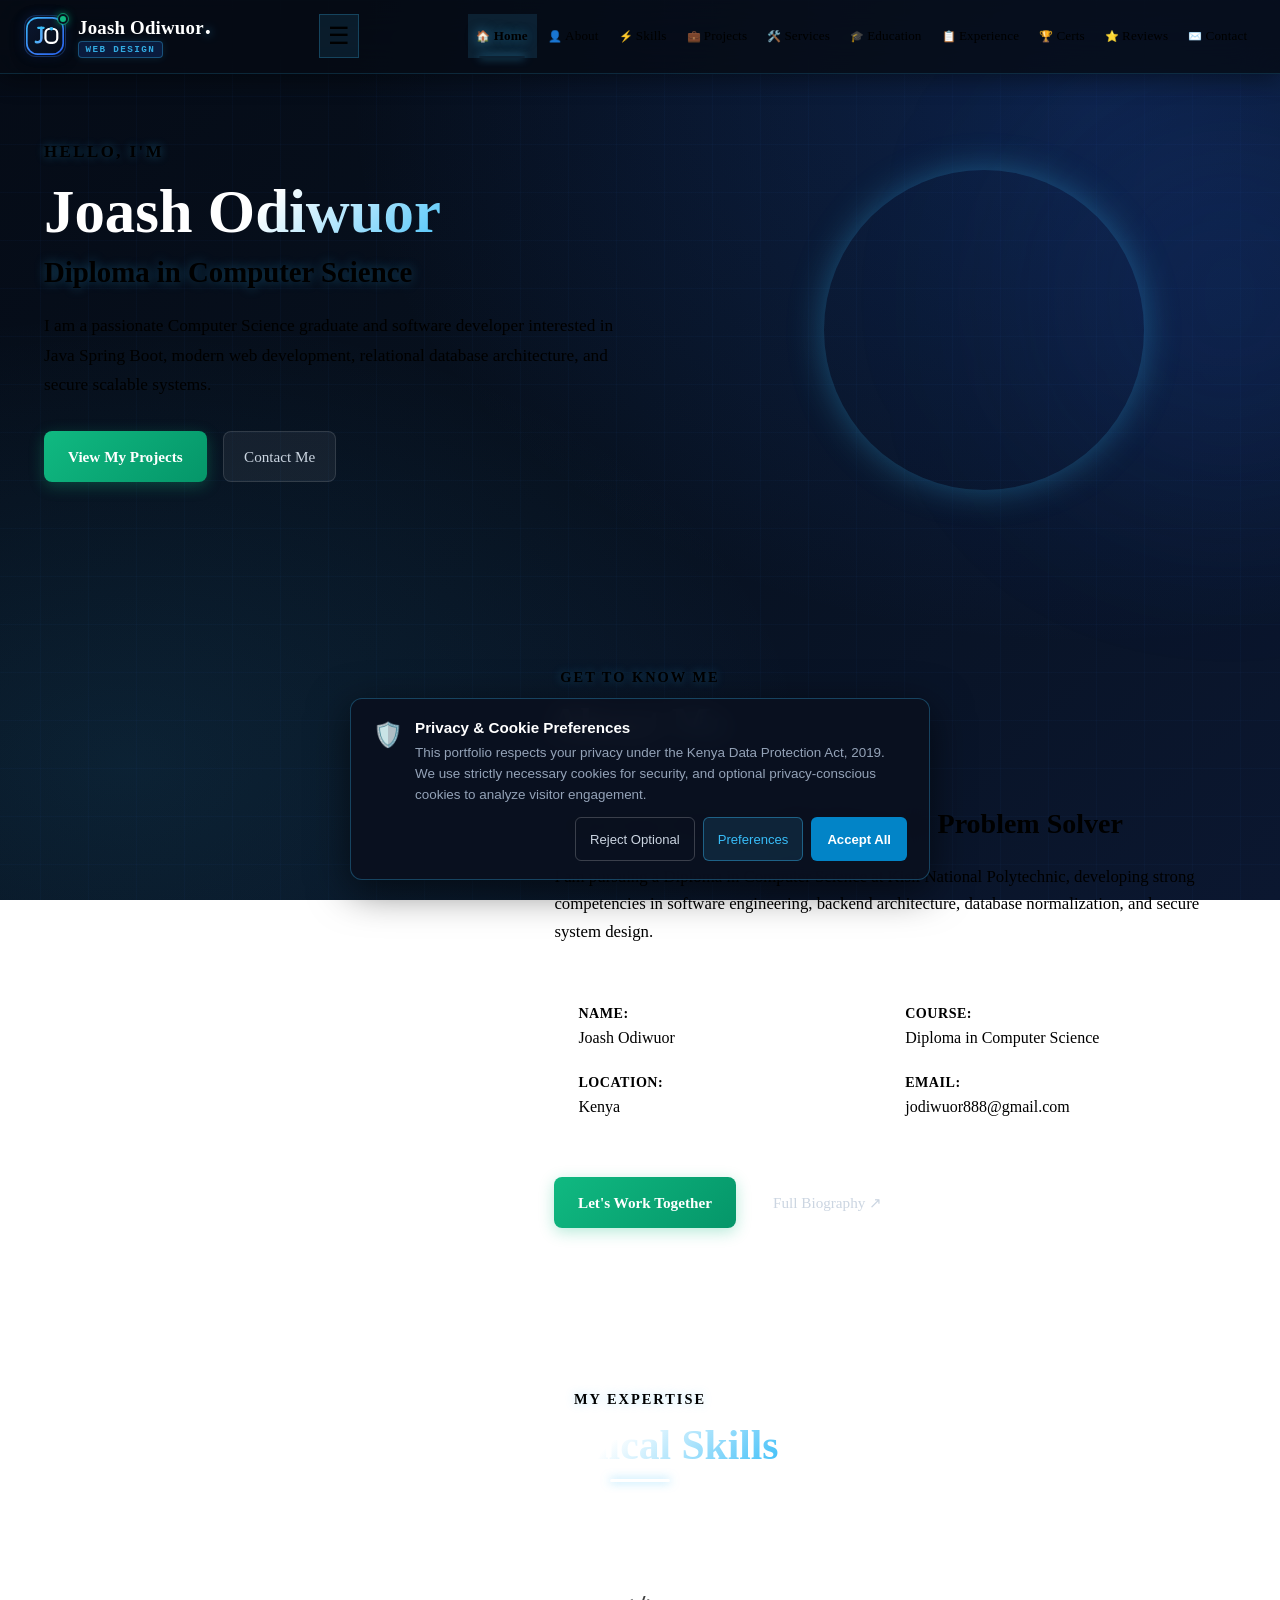
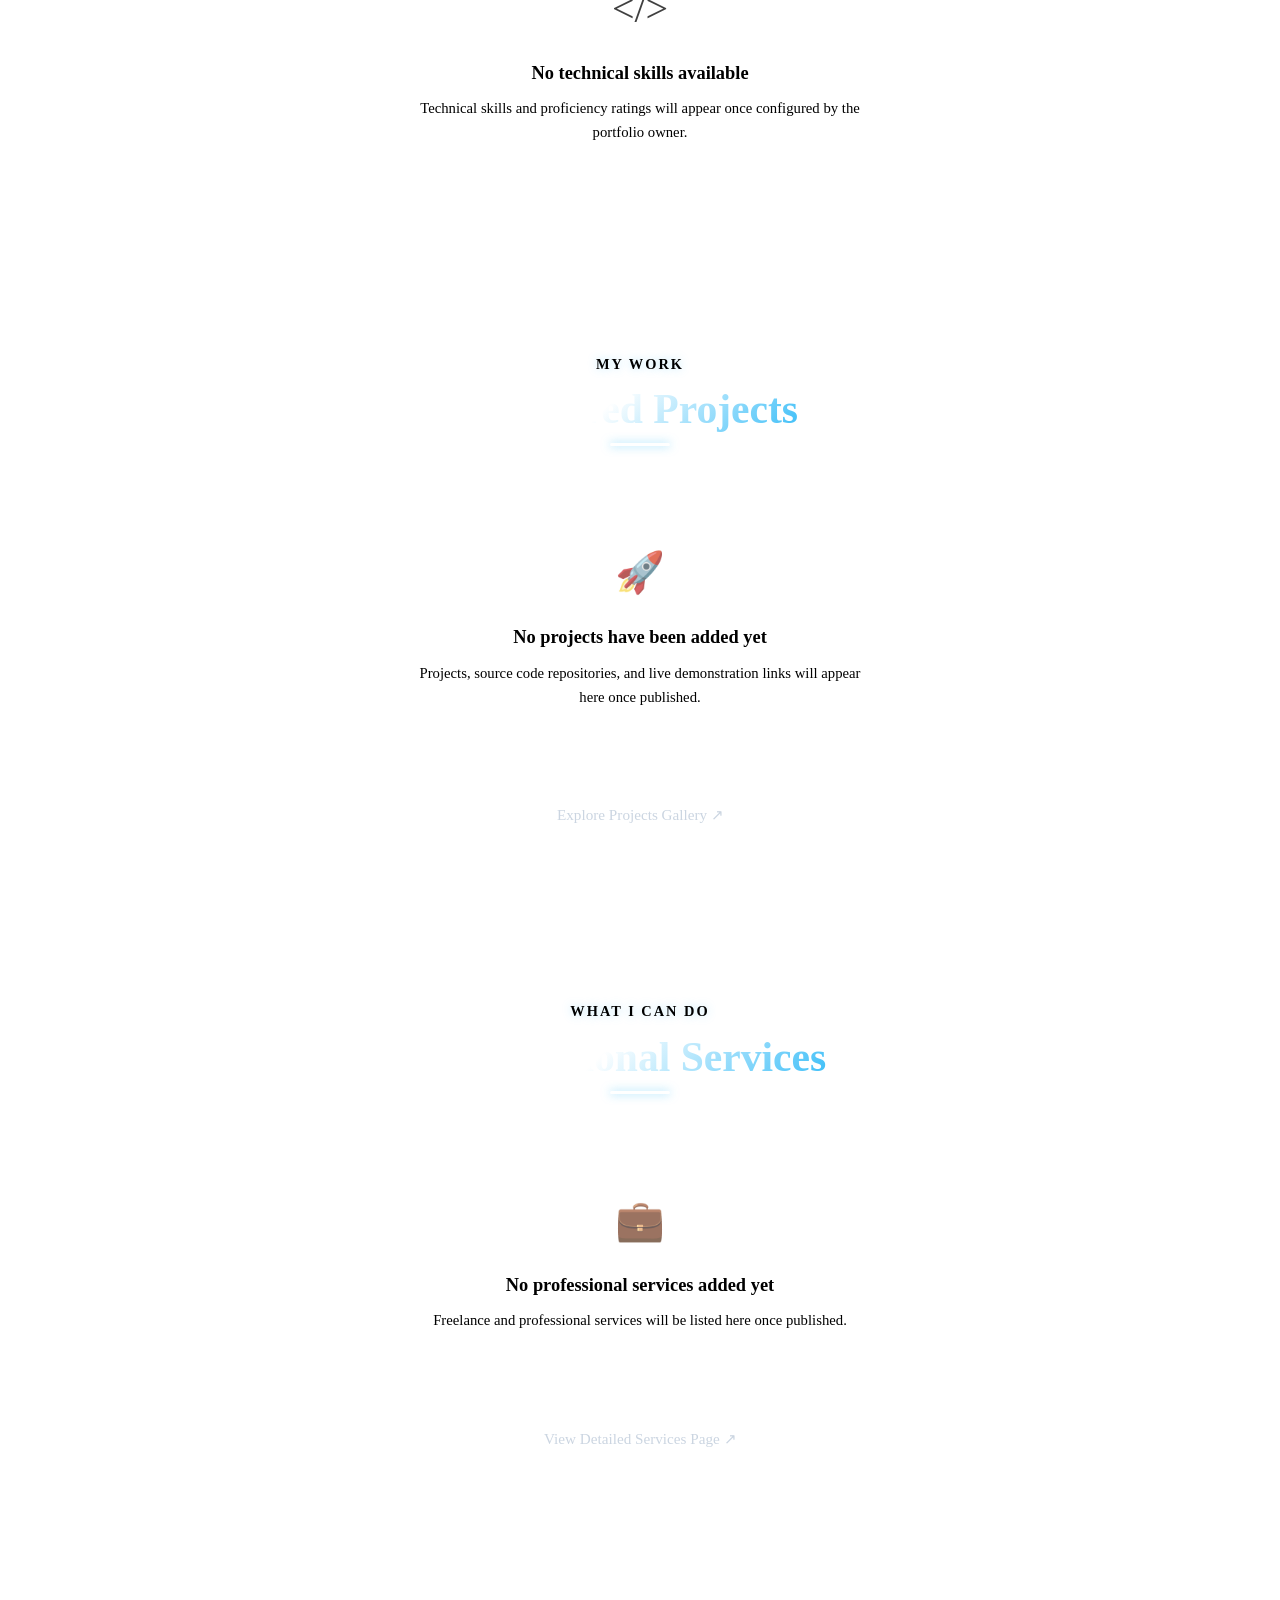
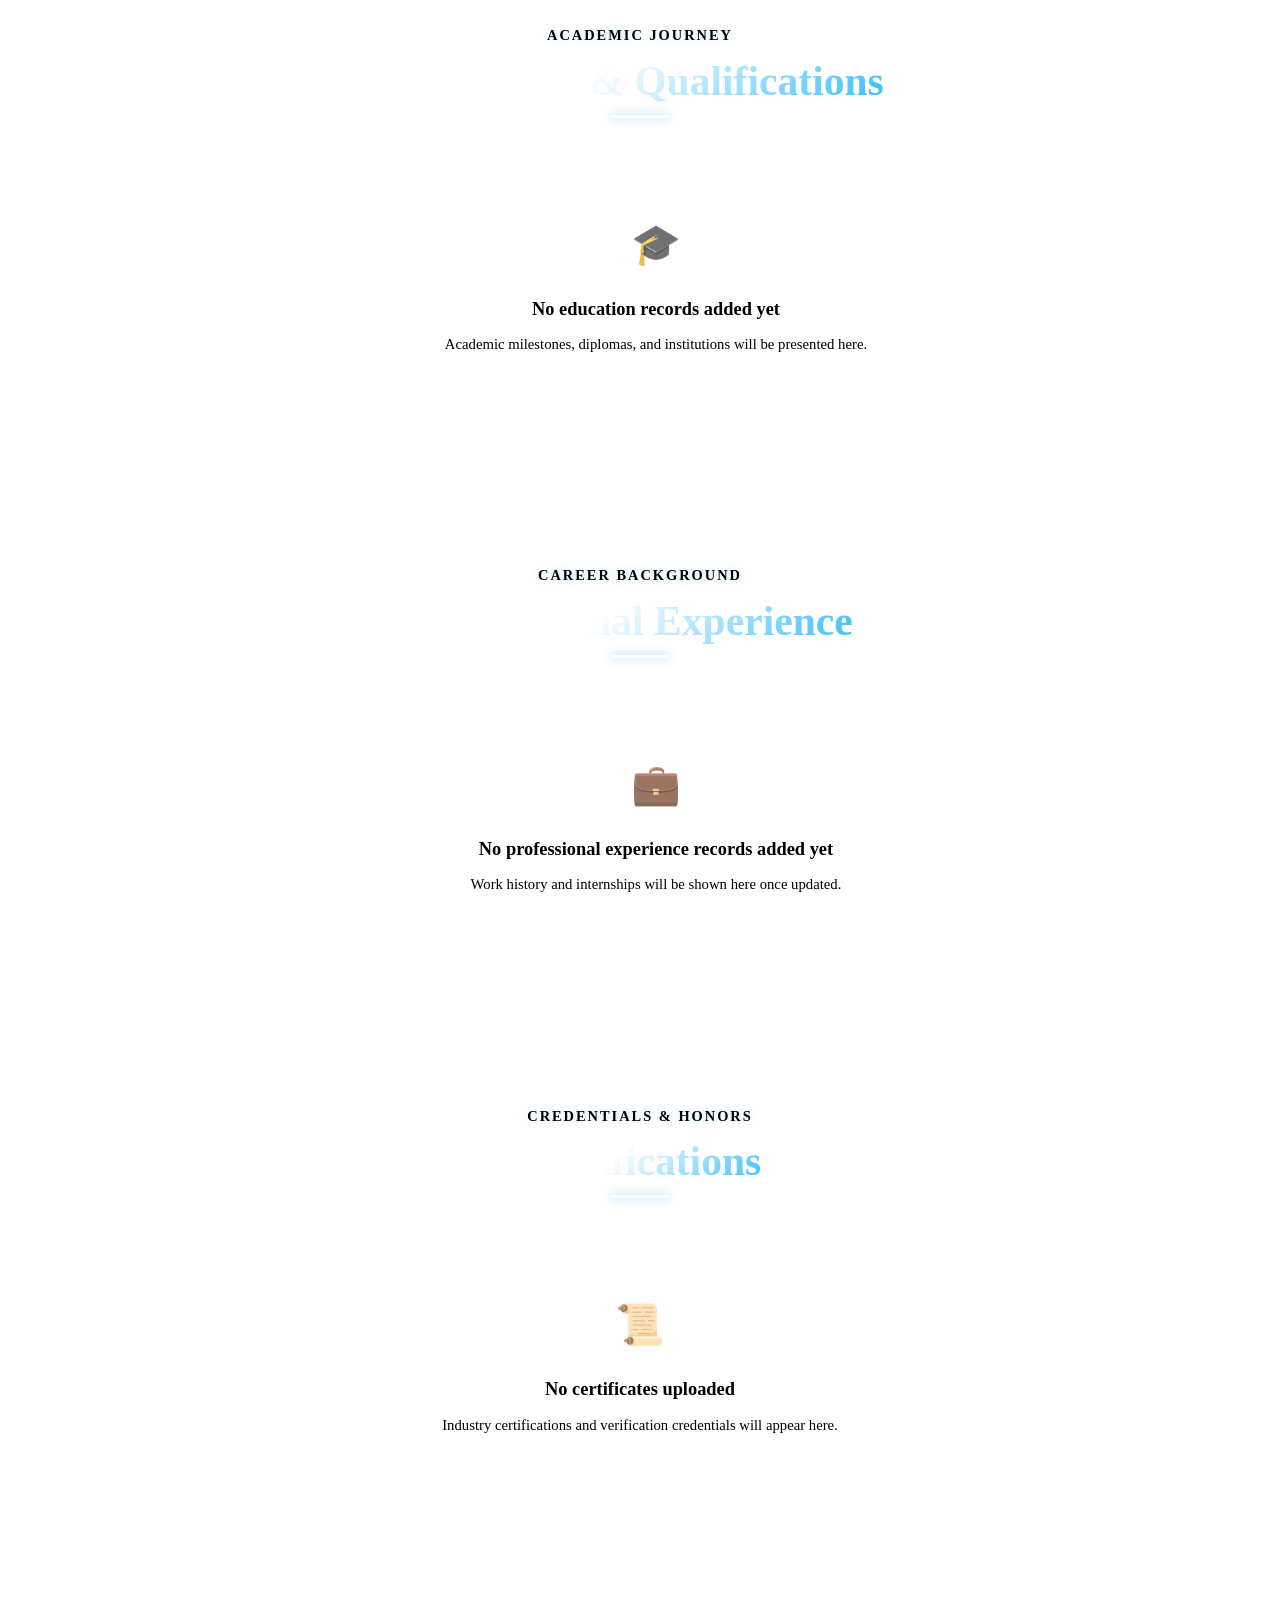
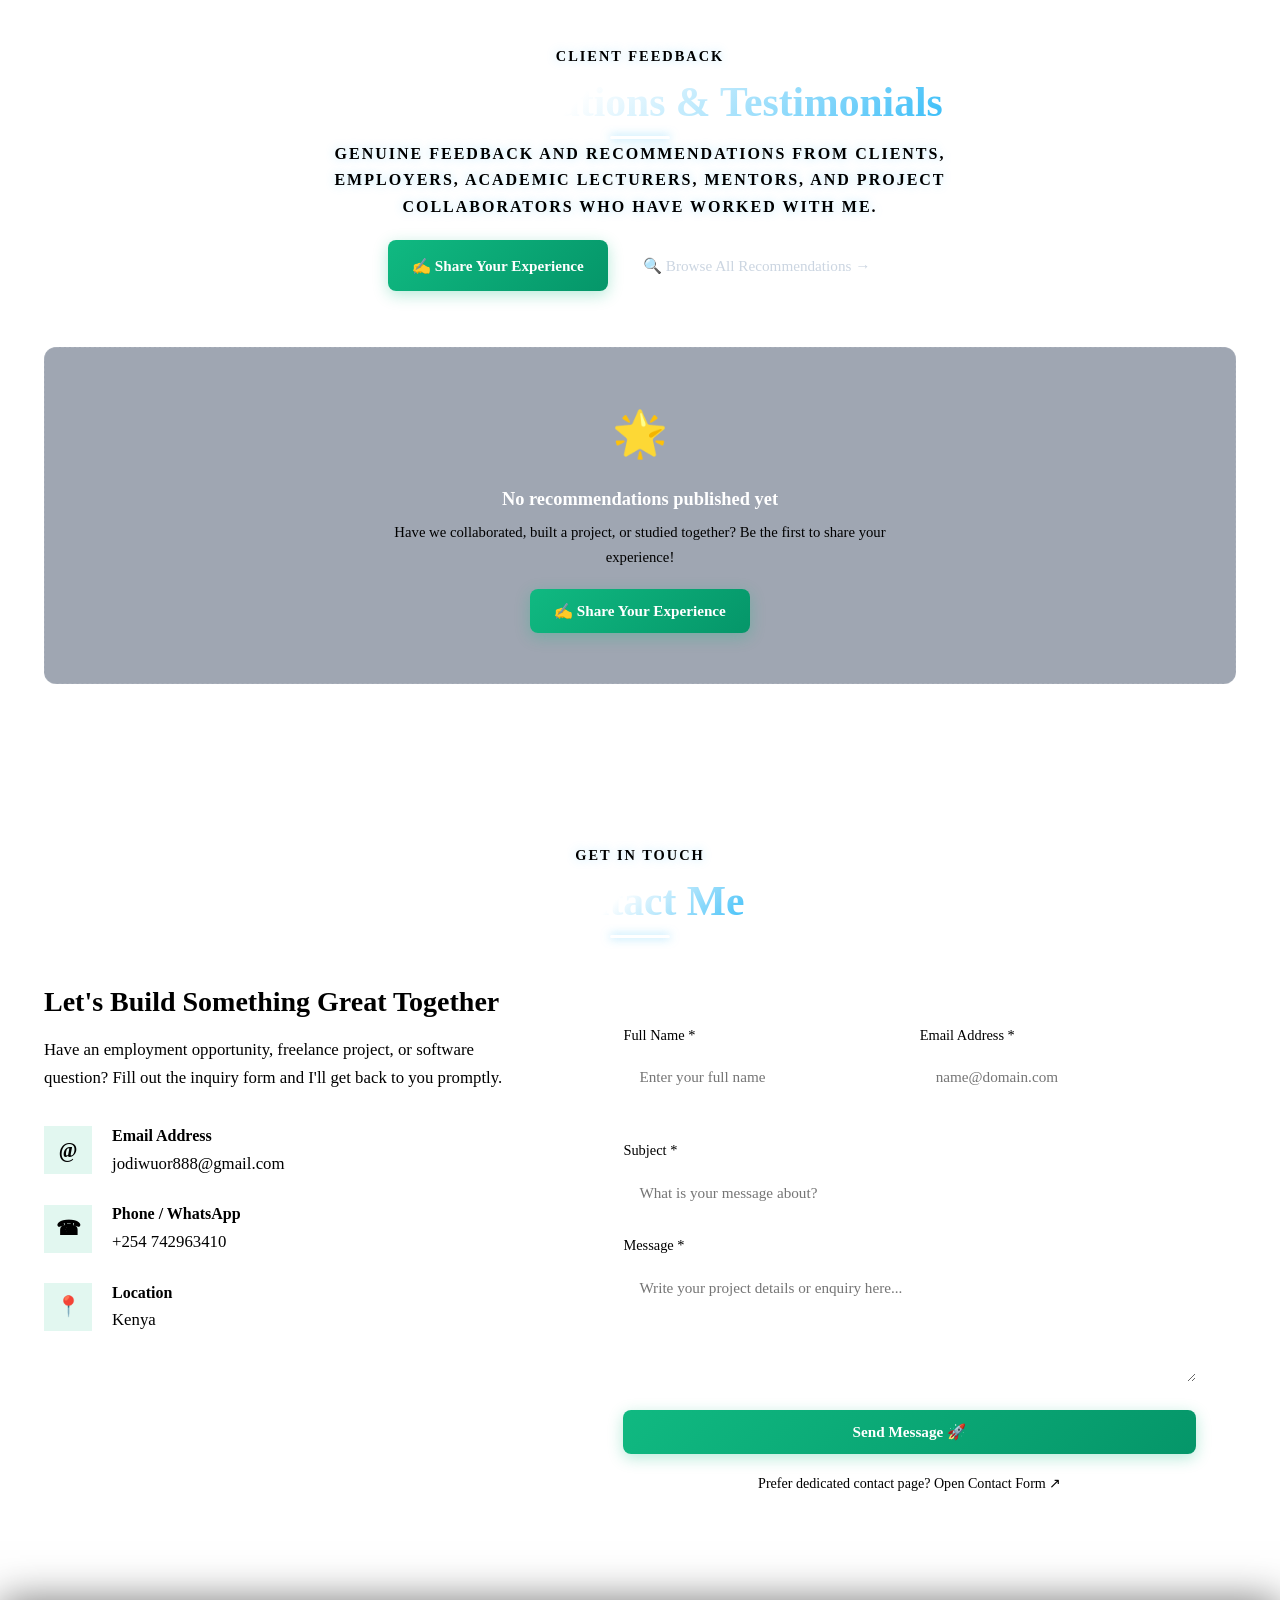
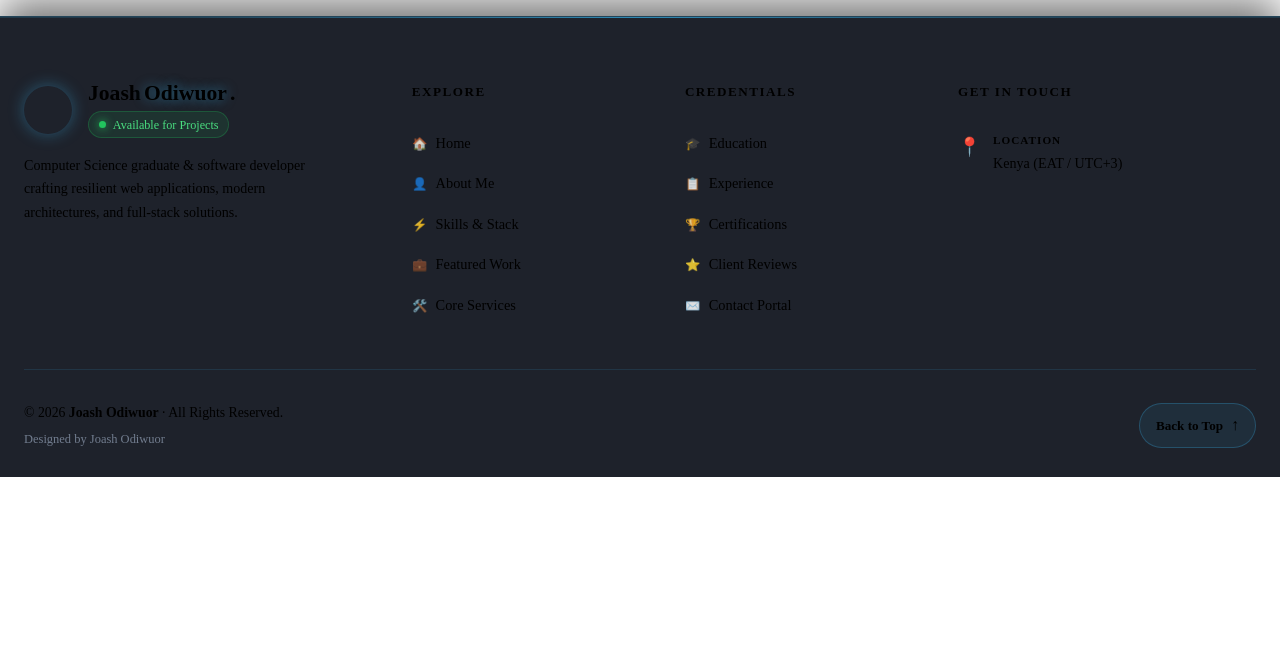
==== commit 655dc0fc: "revert: restore visitor frontend to standard original design from development while preserving secur" ====
--- a/frontendport/index.html
+++ b/frontendport/index.html
@@ -29,7 +29,7 @@
     <!-- Google Font: Poppins -->
     <link rel="preconnect" href="https://fonts.googleapis.com">
     <link rel="preconnect" href="https://fonts.gstatic.com" crossorigin>
-    <link href="https://fonts.googleapis.com/css2?family=Inter:wght@300;400;500;600;700&family=Plus+Jakarta+Sans:wght@400;500;600;700;800&family=Poppins:wght@400;500;600;700&display=swap" rel="stylesheet">
+    <link href="https://fonts.googleapis.com/css2?family=Poppins:wght@300;400;500;600;700;800&amp;display=swap" rel="stylesheet">
 
     <!-- Stylesheets -->
     <link rel="stylesheet" href="assets/css/style.css">
@@ -241,30 +241,19 @@
     <!-- ================= HERO SECTION ================= -->
     <section id="home" class="hero">
         <div class="hero-content">
-            <div class="hero-badge">
-                <span class="status-pulse-dot"></span>
-                <span>Available for Opportunities · Full-Stack &amp; IT</span>
-            </div>
             <p class="intro">HELLO, I'M</p>
             <h1 id="heroName">Joash Odiwuor</h1>
             <h2 id="typingHeadline">Diploma in Computer Science</h2>
             <p id="heroBio" class="hero-description">
-                Diploma in Computer Science student and software developer passionate about building resilient backend APIs, robust relational databases, and clean, responsive user interfaces with Java Spring Boot and modern web standards.
+                I am a passionate Computer Science graduate and software developer interested in
+                Java Spring Boot, modern web development, relational database architecture,
+                and secure scalable systems.
             </p>
 
             <div class="hero-buttons">
-                <a href="#projects" class="btn primary-btn"><span>View My Projects</span> <span>↓</span></a>
-                <a href="#contact" class="btn secondary-btn"><span>Let's Work Together</span> <span>✉️</span></a>
-                <a href="javascript:void(0)" class="btn outline-btn cv-download-btn" style="display:none;">Download CV 📄</a>
-            </div>
-
-            <!-- Tech Highlights Strip -->
-            <div class="hero-tech-strip">
-                <span class="tech-chip">Java Spring Boot</span>
-                <span class="tech-chip">SQL Server</span>
-                <span class="tech-chip">RESTful APIs</span>
-                <span class="tech-chip">JavaScript ES6+</span>
-                <span class="tech-chip">Responsive Web</span>
+                <a href="#projects" class="btn primary-btn">View My Projects</a>
+                <a href="#contact" class="btn secondary-btn">Contact Me</a>
+                <a href="javascript:void(0)"  class="btn outline-btn cv-download-btn" style="display:none;">Download CV 📄</a>
             </div>
 
             <div class="social-links dynamic-social-links"></div>
@@ -272,16 +261,7 @@
 
         <div class="hero-image">
             <div class="image-circle">
-                <img id="profilePhoto" src="assets/img/profile.png" alt="Joash Odiwuor - Professional Profile Photo" onerror="this.src='assets/img/profile.png'" loading="eager" decoding="async">
-            </div>
-            <div class="hero-portrait-card">
-                <div class="hero-portrait-badge">
-                    <span class="code-bracket">&lt;/&gt;</span>
-                    <div>
-                        <strong>Full-Stack Developer</strong>
-                        <span>Diploma in Computer Science</span>
-                    </div>
-                </div>
+                <img id="profilePhoto" src="assets/img/profile.png" alt="Joash Odiwuor - Professional Profile Photo" onerror="this.src='assets/img/profile.png'" loading="lazy" decoding="async">
             </div>
         </div>
     </section>
@@ -291,87 +271,44 @@
         <div class="section-title">
             <p id="aboutSubtitle">GET TO KNOW ME</p>
             <h2 id="aboutSectionTitle">About Me</h2>
-            <p class="section-lead">Dedicated Computer Science student and developer building resilient, scalable, and user-centered digital solutions.</p>
         </div>
 
         <div class="about-container">
-            <div class="about-image-wrap">
-                <div class="about-image">
-                    <img id="aboutProfilePhoto" src="assets/img/profile.png" alt="Joash Odiwuor - Computer Science Student" onerror="this.src='assets/img/profile.png'" loading="lazy" decoding="async">
-                </div>
-                <div class="about-quick-specs">
-                    <h4>Quick Overview</h4>
-                    <div class="specs-grid">
-                        <div class="spec-item">
-                            <span class="spec-label">Education</span>
-                            <span class="spec-val" id="aboutCourse">Diploma in Computer Science</span>
-                        </div>
-                        <div class="spec-item">
-                            <span class="spec-label">Institution</span>
-                            <span class="spec-val">Kisii National Polytechnic</span>
-                        </div>
-                        <div class="spec-item">
-                            <span class="spec-label">Specialization</span>
-                            <span class="spec-val">Java &amp; SQL Server</span>
-                        </div>
-                        <div class="spec-item">
-                            <span class="spec-label">Location</span>
-                            <span class="spec-val" id="aboutLocation">Kenya</span>
-                        </div>
-                    </div>
-                </div>
+            <div class="about-image">
+                <img id="aboutProfilePhoto" src="assets/img/profile.png" alt="Joash Odiwuor - Computer Science Student" onerror="this.src='assets/img/profile.png'" loading="lazy" decoding="async">
             </div>
 
             <div class="about-content">
-                <div class="about-headline-badge">Software Engineering &amp; IT Specialization</div>
-                <h3 id="aboutSectionHeading">Aspiring Software Developer &amp; Problem Solver</h3>
+                <h3>Aspiring Software Developer & Problem Solver</h3>
                 <p id="aboutParagraph1">
                     I am pursuing a Diploma in Computer Science at Kisii National Polytechnic, developing strong competencies in software engineering, backend architecture, database normalization, and secure system design.
                 </p>
                 <p id="aboutParagraph2" style="display:none;"></p>
                 <p id="aboutParagraph3" style="display:none;"></p>
 
-                <!-- 4 Value Pillars -->
-                <div class="about-pillars">
-                    <div class="pillar-card">
-                        <div class="pillar-icon">⚙️</div>
-                        <div>
-                            <h4>Full-Stack Development</h4>
-                            <p>End-to-end applications powered by Java Spring Boot REST controllers and responsive web clients.</p>
-                        </div>
-                    </div>
-                    <div class="pillar-card">
-                        <div class="pillar-icon">🗄️</div>
-                        <div>
-                            <h4>Database Management</h4>
-                            <p>Relational database architecture, normalized schemas, and performant SQL queries.</p>
-                        </div>
-                    </div>
-                    <div class="pillar-card">
-                        <div class="pillar-icon">🔒</div>
-                        <div>
-                            <h4>Security &amp; Best Practices</h4>
-                            <p>Authentication, password hashing, WebAuthn integration, and input validation.</p>
-                        </div>
-                    </div>
-                    <div class="pillar-card">
-                        <div class="pillar-icon">💡</div>
-                        <div>
-                            <h4>Problem Solving Mindset</h4>
-                            <p>Analytical thinking, structured debugging, and disciplined continuous learning.</p>
-                        </div>
-                    </div>
-                </div>
-
-                <div class="about-info-chips">
-                    <div class="info-chip"><strong>Name:</strong> <span id="aboutName">Joash Odiwuor</span></div>
-                    <div class="info-chip"><strong>Email:</strong> <span id="aboutEmail">jodiwuor888@gmail.com</span></div>
-                </div>
-
-                <div class="about-actions">
-                    <a href="#contact" class="btn primary-btn">Let's Work Together ✉️</a>
+                <div class="about-info">
+                    <div>
+                        <strong>Name:</strong>
+                        <span id="aboutName">Joash Odiwuor</span>
+                    </div>
+                    <div>
+                        <strong>Course:</strong>
+                        <span id="aboutCourse">Diploma in Computer Science</span>
+                    </div>
+                    <div>
+                        <strong>Location:</strong>
+                        <span id="aboutLocation">Kenya</span>
+                    </div>
+                    <div>
+                        <strong>Email:</strong>
+                        <span id="aboutEmail">jodiwuor888@gmail.com</span>
+                    </div>
+                </div>
+
+                <div style="display:flex; gap:1rem; flex-wrap:wrap;">
+                    <a href="#contact" class="btn primary-btn">Let's Work Together</a>
                     <a href="about.html" class="btn secondary-btn">Full Biography ↗</a>
-                    <a href="javascript:void(0)" class="btn outline-btn cv-download-btn" style="display:none;">Download Resume 📄</a>
+                    <a href="javascript:void(0)"  class="btn outline-btn cv-download-btn" style="display:none;">Download Resume</a>
                 </div>
             </div>
         </div>
@@ -382,7 +319,6 @@
         <div class="section-title">
             <p>MY EXPERTISE</p>
             <h2>Technical Skills</h2>
-            <p class="section-lead">A comprehensive technical foundation built through academic coursework, practical application development, and continuous self-study.</p>
         </div>
 
         <div id="skillsContainer" class="skills-container">
@@ -395,15 +331,6 @@
         <div class="section-title">
             <p>MY WORK</p>
             <h2>Featured Projects</h2>
-            <p class="section-lead">Explore software applications, database systems, and full-stack solutions engineered with modern software standards.</p>
-        </div>
-
-        <!-- Category Filter Tabs -->
-        <div class="project-filters" id="projectFilterBar">
-            <button type="button" class="filter-btn active" data-filter="all">All Projects</button>
-            <button type="button" class="filter-btn" data-filter="full-stack">Full-Stack &amp; Web Apps</button>
-            <button type="button" class="filter-btn" data-filter="backend">Backend &amp; APIs</button>
-            <button type="button" class="filter-btn" data-filter="database">Database &amp; Systems</button>
         </div>
 
         <div id="projectsContainer" class="projects-container">
@@ -420,7 +347,6 @@
         <div class="section-title">
             <p>WHAT I CAN DO</p>
             <h2>Professional Services</h2>
-            <p class="section-lead">High-quality development and technical solutions tailored to clients, businesses, and project collaborators.</p>
         </div>
 
         <div id="servicesContainer" class="services-container">
@@ -524,13 +450,6 @@
                     <div>
                         <strong>Location</strong>
                         <p id="contactLocation">Kenya</p>
-                    </div>
-                </div>
-                <div class="contact-availability-card">
-                    <span class="status-pulse-dot"></span>
-                    <div>
-                        <strong>Prompt Response Guarantee</strong>
-                        <span>Available for freelance, project collaboration &amp; technical inquiries. Typical response within 24 hours.</span>
                     </div>
                 </div>
             </div>
--- a/frontendport/assets/css/style.css
+++ b/frontendport/assets/css/style.css
@@ -1,61 +1,61 @@
-/* ==========================================================================
-   PORTFOLIO DESIGN SYSTEM & CORE STYLESHEET
-   Professional High-End Tech Aesthetic: Deep Navy & Electric Blue
-   Mobile-First · Accessible (WCAG 2.2 AA) · Performance-Optimized
-   ========================================================================== */
-
-/* --------------------------------------------------------------------------
-   0. PERFORMANCE & RENDERING OPTIMIZATIONS
-   -------------------------------------------------------------------------- */
+
+/* ═══════════════════════════════════════════════
+   PERFORMANCE OPTIMIZATIONS
+   ═══════════════════════════════════════════════ */
+
+/* Smooth scroll + touch performance */
 html {
     scroll-behavior: smooth;
     -webkit-overflow-scrolling: touch;
-    text-rendering: optimizeLegibility;
+    text-rendering: optimizeSpeed;
     -webkit-font-smoothing: antialiased;
     -moz-osx-font-smoothing: grayscale;
 }
 
+/* GPU-accelerated scrolling for main containers */
 body {
     will-change: scroll-position;
     overflow-x: hidden;
 }
 
+/* Contain heavy card sections to avoid full-page repaints */
 .portfolio-grid,
 .services-grid,
 .testimonials-grid,
 .projects-grid,
-.skills-grid,
-.about-pillars {
+.skills-grid {
     contain: layout style;
 }
 
+/* Optimize animated cards */
 .card,
 .portfolio-card,
 .service-card,
 .testimonial-card,
 .project-card,
-.skill-card,
-.pillar-card {
+.skill-item {
     will-change: transform, opacity;
     contain: layout style paint;
     transform: translateZ(0);
     backface-visibility: hidden;
 }
 
+/* Nav hover optimizations */
 .nav-link,
 .btn,
-.social-link,
-.filter-btn {
+.social-link {
     will-change: transform;
     transform: translateZ(0);
 }
 
+/* Image optimizations */
 img {
     content-visibility: auto;
     max-width: 100%;
     height: auto;
 }
 
+/* Reduce motion for accessibility & performance */
 @media (prefers-reduced-motion: reduce) {
     *,
     *::before,
@@ -65,68 +65,77 @@
         transition-duration: 0.01ms !important;
         scroll-behavior: auto !important;
     }
-}
-
-/* --------------------------------------------------------------------------
-   1. DESIGN TOKENS & SYSTEM VARIABLES
-   -------------------------------------------------------------------------- */
+    .maint-quantum-scene,
+    .maint-quantum-svg,
+    .core-gimbal-outer,
+    .core-gimbal-mid,
+    .core-gimbal-inner,
+    .core-plasma-orb,
+    .core-laser-beam-l,
+    .core-laser-beam-r,
+    .core-flux-node {
+        animation: none !important;
+    }
+}
+
+/* Optimize search/filter transitions */
+.filter-transition {
+    transition: opacity 0.2s ease, transform 0.2s ease;
+    will-change: opacity, transform;
+}
+
+﻿/* ==========================================================================
+   PORTFOLIO MANAGEMENT SYSTEM - CORE STYLESHEET
+   Unified Professional Background: Dark Navy & Electric Blue Cyber Technology
+   Responsive & visually identical across Mobile, Tablet, Laptop, and Desktop
+   ========================================================================== */
+
 :root {
-    /* Deep Navy & Obsidian Slate Palette */
-    --bg-primary: #070C18;
-    --bg-secondary: #0D1527;
-    --bg-tertiary: #131E36;
-    --bg-card: rgba(13, 21, 39, 0.78);
-    --bg-card-hover: rgba(19, 30, 54, 0.92);
-    --bg-glass: rgba(13, 21, 39, 0.65);
-
-    /* Electric Cyan & Brand Blue Accents */
-    --accent-electric: #38BDF8;
-    --accent-cyan: #22D3EE;
+    --bg-primary: #07111F;
+    --bg-secondary: #0B1730;
+    --bg-deep: #050B16;
+
     --blue-primary: #2563EB;
     --blue-bright: #3B82F6;
-    --indigo-accent: #6366F1;
-    --emerald-accent: #10B981;
-    --amber-gold: #F59E0B;
-    --accent-glow: rgba(56, 189, 248, 0.28);
-    --blue-glow: rgba(37, 99, 235, 0.35);
-
-    /* High-Contrast Readable Typography */
-    --text-primary: #F8FAFC;
-    --text-secondary: #CBD5E1;
-    --text-muted: #94A3B8;
-
-    /* Hairlines & Borders */
-    --border-color: rgba(255, 255, 255, 0.08);
-    --border-accent: rgba(56, 189, 248, 0.35);
-    --border-glass: rgba(255, 255, 255, 0.12);
-
-    /* Semantic Feedback */
-    --success: #10B981;
-    --warning: #F59E0B;
-    --danger: #EF4444;
-    --info: #38BDF8;
-
-    /* Modern Typography Stack */
-    --font-heading: 'Plus Jakarta Sans', 'Inter', -apple-system, BlinkMacSystemFont, 'Segoe UI', Roboto, sans-serif;
-    --font-body: 'Inter', -apple-system, BlinkMacSystemFont, 'Segoe UI', Roboto, sans-serif;
-    --font-mono: 'JetBrains Mono', 'Fira Code', monospace;
-
-    /* Border Radii */
+    --cyan-accent: #38BDF8;
+
+    --text-primary: #FFFFFF;
+    --text-secondary: #cbd5e1;
+    --text-muted: #94a3b8;
+
+    --accent-electric: #38bdf8;
+    --accent-glow: rgba(56, 189, 248, 0.35);
+    --accent-secondary: #3b82f6;
+    --accent-cyan: #38bdf8;
+    --accent-indigo: #2563eb;
+
+    --bg-tertiary: rgba(11, 23, 48, 0.88);
+    --bg-card: rgba(11, 23, 48, 0.78);
+    --bg-card-hover: rgba(18, 35, 70, 0.88);
+
+    --border-color: rgba(59, 130, 246, 0.18);
+    --border-accent: rgba(56, 189, 248, 0.45);
+
+    --success: #10b981;
+    --warning: #f59e0b;
+    --danger: #ef4444;
+    --info: #38bdf8;
+
+    --font-heading: 'Poppins', -apple-system, BlinkMacSystemFont, 'Segoe UI', Roboto, sans-serif;
+    --font-body: 'Poppins', -apple-system, BlinkMacSystemFont, 'Segoe UI', Roboto, sans-serif;
+
     --radius-sm: 8px;
     --radius-md: 14px;
     --radius-lg: 20px;
     --radius-full: 9999px;
 
-    /* Elevation Shadows */
-    --shadow-sm: 0 4px 16px -2px rgba(0, 0, 0, 0.45);
-    --shadow-md: 0 10px 30px -4px rgba(0, 0, 0, 0.60);
-    --shadow-lg: 0 20px 50px -8px rgba(0, 0, 0, 0.75);
-    --shadow-glow: 0 0 30px -5px rgba(56, 189, 248, 0.30);
-    --shadow-glow-indigo: 0 0 30px -5px rgba(99, 102, 241, 0.30);
-
-    /* Transitions */
+    --shadow-sm: 0 4px 15px rgba(0, 0, 0, 0.3);
+    --shadow-md: 0 10px 30px rgba(0, 0, 0, 0.45);
+    --shadow-lg: 0 20px 50px rgba(0, 0, 0, 0.6);
+    --shadow-glow: 0 0 25px rgba(56, 189, 248, 0.30);
+
     --transition-fast: 0.2s ease;
-    --transition-normal: 0.3s cubic-bezier(0.16, 1, 0.3, 1);
+    --transition-normal: 0.3s cubic-bezier(0.4, 0, 0.2, 1);
 }
 
 *, *::before, *::after {
@@ -134,6 +143,8 @@
     margin: 0;
     padding: 0;
 }
+
+/* Unified website background */
 
 html {
     min-height: 100%;
@@ -148,65 +159,85 @@
     isolation: isolate;
     min-height: 100vh;
     margin: 0;
+
     background-color: var(--bg-primary);
-    /* Atmospheric Deep Navy Backdrop with Subtle Ambient Illumination */
+
     background-image:
-        radial-gradient(ellipse 90% 60% at 50% -15%, rgba(37, 99, 235, 0.22) 0%, transparent 70%),
-        radial-gradient(circle at 90% 18%, rgba(56, 189, 248, 0.12) 0%, transparent 45%),
-        radial-gradient(circle at 10% 55%, rgba(99, 102, 241, 0.08) 0%, transparent 50%),
-        linear-gradient(180deg, #070C18 0%, #0A1224 45%, #070C18 100%);
+        radial-gradient(
+            ellipse at 85% 12%,
+            rgba(37, 99, 235, 0.20) 0%,
+            transparent 48%
+        ),
+        radial-gradient(
+            ellipse at 10% 85%,
+            rgba(56, 189, 248, 0.10) 0%,
+            transparent 42%
+        ),
+        linear-gradient(
+            135deg,
+            #050B16 0%,
+            #07111F 48%,
+            #0B1730 100%
+        );
+
     background-repeat: no-repeat;
+    background-position: center top;
+    background-size: 100% 100%;
     background-attachment: fixed;
-    background-size: 100% 100%, 100% 100%, 100% 100%, 100% 100%;
+
     color: var(--text-primary);
     font-family: var(--font-body);
-    font-size: 1rem;
-    line-height: 1.7;
+    line-height: 1.65;
     overflow-x: hidden;
     display: flex;
     flex-direction: column;
 }
 
-/* Subtle Micro-Grid Ambient Texture */
+/* Subtle geometric grid */
+
 body::before {
     content: "";
     position: fixed;
     inset: 0;
     z-index: -1;
     pointer-events: none;
+
     background-image:
-        radial-gradient(
-            circle at center,
-            rgba(255, 255, 255, 0.06) 1px,
+        linear-gradient(
+            rgba(59, 130, 246, 0.035) 1px,
+            transparent 1px
+        ),
+        linear-gradient(
+            90deg,
+            rgba(59, 130, 246, 0.035) 1px,
             transparent 1px
         );
-    background-size: 32px 32px;
+
+    background-size: 48px 48px;
     background-position: center top;
-    mask-image: linear-gradient(to bottom, rgba(0,0,0,0.85) 0%, rgba(0,0,0,0.4) 50%, rgba(0,0,0,0.85) 100%);
-    -webkit-mask-image: linear-gradient(to bottom, rgba(0,0,0,0.85) 0%, rgba(0,0,0,0.4) 50%, rgba(0,0,0,0.85) 100%);
-}
-
-/* Floating Ambient Aura Glow */
+}
+
+/* Subtle ambient lighting */
+
 body::after {
     content: "";
     position: fixed;
-    top: 8%;
-    right: -100px;
-    width: 450px;
-    height: 450px;
+    top: 12%;
+    right: -140px;
+
+    width: 380px;
+    height: 380px;
+
     z-index: -1;
     pointer-events: none;
-    background: radial-gradient(circle, rgba(56, 189, 248, 0.12) 0%, rgba(99, 102, 241, 0.06) 50%, transparent 70%);
-    filter: blur(80px);
+
+    background: rgba(37, 99, 235, 0.10);
+
+    filter: blur(100px);
     border-radius: 50%;
-    animation: ambientFloat 14s ease-in-out infinite alternate;
-}
-
-@keyframes ambientFloat {
-    0% { transform: translateY(0) scale(1); opacity: 0.8; }
-    50% { transform: translateY(40px) scale(1.1); opacity: 1; }
-    100% { transform: translateY(-20px) scale(0.95); opacity: 0.7; }
-}
+}
+
+/* Keep main content above background */
 
 main,
 footer,
@@ -217,12 +248,17 @@
 
 /* Reusable Glass Card Component */
 .glass-card {
-    background: var(--bg-card);
-    border: 1px solid var(--border-color);
-    border-radius: var(--radius-md);
-    backdrop-filter: blur(16px);
-    -webkit-backdrop-filter: blur(16px);
-    box-shadow: var(--shadow-sm);
+    background: rgba(11, 23, 48, 0.78);
+    border: 1px solid rgba(59, 130, 246, 0.18);
+    border-radius: 16px;
+    backdrop-filter: blur(12px);
+    -webkit-backdrop-filter: blur(12px);
+}
+
+@supports not ((-webkit-backdrop-filter: blur(12px)) or (backdrop-filter: blur(12px))) {
+    .glass-card {
+        background: #0B1730;
+    }
 }
 
 a {
@@ -245,38 +281,43 @@
     display: block;
 }
 
-/* --------------------------------------------------------------------------
-   2. NAVIGATION BAR
-   -------------------------------------------------------------------------- */
+/* ==========================================================================
+   NAVIGATION
+   ========================================================================== */
+
 header {
     position: sticky;
     top: 0;
     z-index: 1000;
-    background: rgba(7, 12, 24, 0.85);
+    background: rgba(6, 11, 20, 0.78);
     backdrop-filter: blur(20px);
     -webkit-backdrop-filter: blur(20px);
-    border-bottom: 1px solid rgba(255, 255, 255, 0.08);
-    box-shadow: 0 4px 25px rgba(0, 0, 0, 0.50);
+    border-bottom: 1px solid rgba(56, 189, 248, 0.16);
+    box-shadow: 0 4px 25px rgba(0, 0, 0, 0.45);
     transition: var(--transition-normal);
 }
 
 .navbar {
     max-width: 1400px;
     margin: 0 auto;
-    padding: 0.75rem 1.75rem;
+    padding: 0.70rem 1.5rem;
     display: flex;
     align-items: center;
     justify-content: space-between;
     gap: 0.75rem;
 }
 
-/* Header Logo */
+/* ==========================================================================
+   HEADER LOGO COMPONENT
+   Precision Developer Brand Identity: Monogram Emblem & Modern Typography
+   ========================================================================== */
+
 .logo {
     font-family: var(--font-heading);
     text-decoration: none;
     display: inline-flex;
     align-items: center;
-    gap: 0.85rem;
+    gap: 0.75rem;
     flex-shrink: 0;
     padding: 0.2rem 0;
     user-select: none;
@@ -284,17 +325,18 @@
 }
 
 .logo:hover {
-    transform: translateY(-1px);
-}
-
+    transform: translateY(-1.5px);
+}
+
+/* Iconic Logo Mark Badge */
 .logo-mark {
     position: relative;
     width: 42px;
     height: 42px;
     border-radius: 12px;
-    background: linear-gradient(135deg, rgba(13, 21, 39, 0.95), rgba(7, 12, 24, 0.98));
-    border: 1.5px solid rgba(56, 189, 248, 0.35);
-    box-shadow: 0 4px 14px rgba(0, 0, 0, 0.35), 0 0 12px rgba(37, 99, 235, 0.2);
+    background: linear-gradient(135deg, rgba(11, 23, 48, 0.95), rgba(5, 11, 22, 0.98));
+    border: 1.5px solid rgba(59, 130, 246, 0.28);
+    box-shadow: 0 4px 14px rgba(0, 0, 0, 0.35), 0 0 12px rgba(37, 99, 235, 0.18);
     display: flex;
     align-items: center;
     justify-content: center;
@@ -314,10 +356,11 @@
     display: block;
 }
 
+/* Pulsing Status Beacon */
 .logo-status-beacon {
     position: absolute;
-    top: -2px;
-    right: -2px;
+    top: -2.5px;
+    right: -2.5px;
     width: 10px;
     height: 10px;
     border-radius: 50%;
@@ -341,6 +384,7 @@
     100% { transform: scale(2.2); opacity: 0; }
 }
 
+/* Brand Text Container */
 .logo-text-wrap {
     display: flex;
     flex-direction: column;
@@ -348,10 +392,11 @@
     line-height: 1.15;
 }
 
+/* Title Line */
 .logo-title {
     display: flex;
     align-items: baseline;
-    font-size: 1.2rem;
+    font-size: 1.18rem;
     font-weight: 700;
     letter-spacing: -0.015em;
     color: #FFFFFF;
@@ -368,8 +413,9 @@
     text-shadow: 0 0 12px rgba(56, 189, 248, 0.4);
 }
 
+/* Radiant Cyan Dot */
 .logo .logo-dot {
-    color: var(--accent-electric);
+    color: var(--cyan-accent);
     font-weight: 900;
     font-size: 1.55rem;
     line-height: 1;
@@ -384,9 +430,10 @@
     text-shadow: 0 0 14px rgba(56, 189, 248, 1);
 }
 
+/* Subtitle Tagline */
 .logo-subtitle {
-    font-family: var(--font-mono);
-    font-size: 0.65rem;
+    font-family: 'JetBrains Mono', 'Courier New', monospace;
+    font-size: 0.63rem;
     font-weight: 600;
     letter-spacing: 1.6px;
     text-transform: uppercase;
@@ -405,7 +452,7 @@
     border-radius: 4px;
     background: rgba(37, 99, 235, 0.22);
     border: 1px solid rgba(56, 189, 248, 0.38);
-    font-size: 0.6rem;
+    font-size: 0.58rem;
     font-weight: 700;
     letter-spacing: 1.4px;
     color: #38BDF8;
@@ -421,11 +468,24 @@
     color: #FFFFFF;
 }
 
-/* Nav links */
+/* Circular avatar support (fallback or alternate) */
+.logo-avatar {
+    width: 40px;
+    height: 40px;
+    border-radius: 12px;
+    object-fit: cover;
+    object-position: top center;
+    border: 1.5px solid var(--accent-electric);
+    box-shadow: 0 0 12px rgba(56, 189, 248, 0.35);
+    flex-shrink: 0;
+    display: block;
+    transition: all var(--transition-normal);
+}
+
 .nav-links {
     display: flex;
     align-items: center;
-    gap: 0.25rem;
+    gap: 0.15rem;
     list-style: none;
     margin: 0;
     padding: 0;
@@ -440,28 +500,21 @@
 .nav-links a {
     color: var(--text-secondary);
     font-weight: 500;
-    font-size: 0.85rem;
-    padding: 0.45rem 0.65rem;
+    font-size: 0.82rem;
+    padding: 0.42rem 0.55rem;
     border-radius: var(--radius-sm);
     position: relative;
     white-space: nowrap;
     transition: color var(--transition-fast), background var(--transition-fast);
     letter-spacing: 0.01em;
-    display: inline-flex;
-    align-items: center;
-    gap: 0.35rem;
-}
-
-.nav-links a .nav-icon {
-    font-size: 0.95rem;
-    opacity: 0.85;
 }
 
 .nav-links a:hover,
 .nav-links a.active {
     color: var(--accent-electric) !important;
     font-weight: 600;
-    background: rgba(56, 189, 248, 0.10);
+    background: rgba(56, 189, 248, 0.12);
+    text-shadow: 0 0 12px rgba(56, 189, 248, 0.5);
 }
 
 .nav-links a::after {
@@ -471,7 +524,7 @@
     left: 0.70rem;
     right: 0.70rem;
     height: 2px;
-    background: linear-gradient(90deg, var(--accent-electric), var(--blue-primary));
+    background: linear-gradient(90deg, var(--accent-electric), var(--accent-indigo));
     border-radius: 2px;
     box-shadow: 0 0 8px rgba(56, 189, 248, 0.8);
     transform: scaleX(0);
@@ -479,192 +532,177 @@
     transition: transform var(--transition-fast);
 }
 
+.nav-links a:hover::after,
 .nav-links a.active::after {
     transform: scaleX(1);
 }
 
+/* Nav icon emojis */
+.nav-icon {
+    font-size: 0.85em;
+    margin-right: 0.2rem;
+    display: inline-block;
+}
+
+.nav-button {
+    background: linear-gradient(135deg, var(--accent-electric), var(--accent-secondary)) !important;
+    color: #ffffff !important;
+    border: none !important;
+    padding: 0.50rem 1.10rem !important;
+    border-radius: var(--radius-sm) !important;
+    font-weight: 600 !important;
+    font-size: 0.82rem !important;
+    box-shadow: 0 2px 14px rgba(56, 189, 248, 0.40) !important;
+    white-space: nowrap;
+    transition: all 0.2s ease !important;
+}
+
+.nav-button:hover {
+    background: linear-gradient(135deg, var(--accent-secondary), var(--accent-indigo)) !important;
+    box-shadow: 0 4px 20px rgba(56, 189, 248, 0.65) !important;
+    transform: translateY(-1px) !important;
+    color: #ffffff !important;
+}
+
+.nav-button::after {
+    display: none !important;
+}
+
+.nav-button:hover::after {
+    display: none !important;
+}
+
 .menu-toggle {
     display: none;
-    background: rgba(255, 255, 255, 0.06);
-    border: 1px solid var(--border-color);
+    background: rgba(56, 189, 248, 0.10);
+    border: 1px solid rgba(56, 189, 248, 0.25);
     border-radius: var(--radius-sm);
     color: var(--text-primary);
     font-size: 1.5rem;
     cursor: pointer;
-    padding: 0.35rem 0.65rem;
+    padding: 0.3rem 0.5rem;
     line-height: 1;
     transition: background var(--transition-fast);
 }
 
 .menu-toggle:hover {
-    background: rgba(56, 189, 248, 0.18);
-    border-color: var(--accent-electric);
-}
-
-/* --------------------------------------------------------------------------
-   3. BUTTONS & INTERACTIVE CONTROLS
-   -------------------------------------------------------------------------- */
+    background: rgba(56, 189, 248, 0.20);
+}
+
+/* ==========================================================================
+   BUTTONS & CONTROLS
+   ========================================================================== */
+
 .btn {
     display: inline-flex;
     align-items: center;
     justify-content: center;
-    gap: 0.6rem;
-    padding: 0.85rem 1.85rem;
+    gap: 0.5rem;
+    padding: 0.75rem 1.65rem;
     font-family: var(--font-heading);
     font-size: 0.95rem;
     font-weight: 600;
     border-radius: var(--radius-sm);
     cursor: pointer;
     border: none;
-    text-decoration: none;
-    transition: all var(--transition-normal);
-    user-select: none;
-    line-height: 1.3;
+    transition: var(--transition-normal);
 }
 
 .primary-btn {
-    background: linear-gradient(135deg, #1d4ed8 0%, #2563eb 50%, #0284c7 100%);
-    color: #ffffff !important;
-    box-shadow: 0 4px 18px -2px rgba(37, 99, 235, 0.45);
-    border: 1px solid rgba(255, 255, 255, 0.15);
+    background: linear-gradient(135deg, #38bdf8 0%, #3b82f6 50%, #6366f1 100%);
+    color: #ffffff;
+    box-shadow: 0 4px 18px rgba(56, 189, 248, 0.35);
 }
 
 .primary-btn:hover {
-    color: #ffffff !important;
+    color: #ffffff;
+    box-shadow: 0 8px 28px rgba(56, 189, 248, 0.60);
     transform: translateY(-2px);
-    box-shadow: 0 8px 28px -2px rgba(37, 99, 235, 0.65), 0 0 15px rgba(56, 189, 248, 0.4);
-    background: linear-gradient(135deg, #2563eb 0%, #3b82f6 50%, #0ea5e9 100%);
 }
 
 .secondary-btn {
-    background: rgba(255, 255, 255, 0.04);
-    color: var(--text-primary) !important;
-    border: 1px solid rgba(255, 255, 255, 0.14);
-    backdrop-filter: blur(12px);
-    -webkit-backdrop-filter: blur(12px);
+    background: rgba(56, 189, 248, 0.08);
+    color: var(--accent-electric);
+    border: 1px solid rgba(56, 189, 248, 0.35);
 }
 
 .secondary-btn:hover {
-    background: rgba(56, 189, 248, 0.10);
-    color: var(--accent-electric) !important;
-    border-color: rgba(56, 189, 248, 0.45);
+    background: rgba(56, 189, 248, 0.18);
+    color: #ffffff;
+    border-color: var(--accent-electric);
     transform: translateY(-2px);
-    box-shadow: 0 6px 20px rgba(0, 0, 0, 0.35);
+    box-shadow: 0 4px 15px rgba(56, 189, 248, 0.25);
 }
 
 .outline-btn {
     background: transparent;
-    color: var(--text-secondary) !important;
+    color: var(--text-secondary);
     border: 1px solid var(--border-color);
 }
 
 .outline-btn:hover {
     border-color: var(--accent-electric);
-    color: var(--text-primary) !important;
-    background: rgba(56, 189, 248, 0.06);
-    transform: translateY(-2px);
-}
-
-/* --------------------------------------------------------------------------
-   4. HERO SECTION
-   -------------------------------------------------------------------------- */
+    color: var(--text-primary);
+}
+
+/* ==========================================================================
+   HERO SECTION
+   ========================================================================== */
+
 .hero {
-    max-width: 1320px;
+    max-width: 1240px;
     margin: 0 auto;
-    padding: 6rem 1.75rem 4.5rem;
+    padding: 5rem 1.5rem 4rem;
     display: grid;
-    grid-template-columns: 1.2fr 0.85fr;
-    gap: 4rem;
-    align-items: center;
-    position: relative;
-}
-
-.hero-badge {
-    display: inline-flex;
-    align-items: center;
-    gap: 0.6rem;
-    padding: 0.45rem 1.15rem;
-    background: rgba(16, 185, 129, 0.10);
-    border: 1px solid rgba(16, 185, 129, 0.28);
-    border-radius: var(--radius-full);
-    font-size: 0.82rem;
+    grid-template-columns: 1.25fr 1fr;
+    gap: 3.5rem;
+    align-items: center;
+}
+
+.hero-content .intro {
+    color: var(--accent-electric);
+    font-size: 1.05rem;
     font-weight: 600;
-    color: #34d399;
-    margin-bottom: 1.5rem;
-    width: fit-content;
-}
-
-.hero-content .intro {
-    font-size: 0.88rem;
-    font-weight: 700;
     letter-spacing: 2.5px;
     text-transform: uppercase;
-    color: var(--accent-electric);
     margin-bottom: 0.75rem;
-    display: block;
+    text-shadow: 0 0 10px rgba(56, 189, 248, 0.4);
 }
 
 .hero-content h1 {
     font-family: var(--font-heading);
-    font-size: clamp(2.5rem, 5vw + 0.5rem, 4.25rem);
+    font-size: clamp(2.25rem, 5vw, 3.5rem);
     font-weight: 800;
-    color: #ffffff;
-    line-height: 1.12;
-    letter-spacing: -0.03em;
-    margin-bottom: 0.85rem;
+    background: linear-gradient(135deg, #ffffff 35%, #38bdf8 70%, #818cf8 100%);
+    -webkit-background-clip: text;
+    -webkit-text-fill-color: transparent;
+    line-height: 1.15;
+    margin-bottom: 0.5rem;
 }
 
 .hero-content h2 {
     font-family: var(--font-heading);
-    font-size: clamp(1.25rem, 2.2vw + 0.2rem, 1.85rem);
+    font-size: clamp(1.2rem, 3vw, 1.8rem);
     font-weight: 600;
     color: var(--accent-electric);
-    line-height: 1.35;
-    margin-bottom: 1.5rem;
-    min-height: 2.4rem;
-    display: flex;
-    align-items: center;
+    margin-bottom: 1.25rem;
+    min-height: 2.2rem;
+    text-shadow: 0 0 12px rgba(56, 189, 248, 0.35);
 }
 
 .hero-description {
-    font-size: clamp(1.02rem, 1.1vw, 1.15rem);
+    font-size: 1.08rem;
     color: var(--text-secondary);
-    line-height: 1.8;
-    max-width: 620px;
-    margin-bottom: 2.25rem;
+    max-width: 580px;
+    margin-bottom: 2rem;
+    line-height: 1.7;
 }
 
 .hero-buttons {
     display: flex;
-    gap: 1.15rem;
+    gap: 1rem;
     flex-wrap: wrap;
-    margin-bottom: 2.25rem;
-}
-
-.hero-tech-strip {
-    display: flex;
-    gap: 0.65rem;
-    flex-wrap: wrap;
-    margin-bottom: 2rem;
-}
-
-.tech-chip {
-    display: inline-flex;
-    align-items: center;
-    padding: 0.35rem 0.85rem;
-    background: rgba(255, 255, 255, 0.04);
-    border: 1px solid var(--border-color);
-    border-radius: var(--radius-sm);
-    font-size: 0.8rem;
-    font-weight: 500;
-    color: var(--text-secondary);
-    transition: var(--transition-fast);
-}
-
-.tech-chip:hover {
-    border-color: var(--accent-electric);
-    color: var(--text-primary);
-    background: rgba(56, 189, 248, 0.08);
+    margin-bottom: 2.5rem;
 }
 
 .social-links {
@@ -675,43 +713,32 @@
 
 .social-links a {
     color: var(--text-muted);
-    font-size: 1.15rem;
+    font-size: 1.1rem;
     padding: 0.5rem;
     border-radius: var(--radius-sm);
     transition: var(--transition-fast);
-    display: inline-flex;
-    align-items: center;
-    justify-content: center;
 }
 
 .social-links a:hover {
     color: var(--accent-electric);
-    transform: translateY(-2px);
+    transform: translateY(-3px);
     text-shadow: 0 0 10px rgba(56, 189, 248, 0.6);
 }
 
 .hero-image {
     display: flex;
-    flex-direction: column;
-    align-items: center;
     justify-content: center;
+    align-items: center;
+}
+
+.image-circle {
+    width: 320px;
+    height: 320px;
+    border-radius: 50%;
     position: relative;
-}
-
-.image-circle {
-    width: clamp(280px, 28vw, 360px);
-    height: clamp(280px, 28vw, 360px);
-    border-radius: var(--radius-lg);
-    position: relative;
-    padding: 6px;
-    background: linear-gradient(135deg, rgba(56, 189, 248, 0.45), rgba(37, 99, 235, 0.25), rgba(99, 102, 241, 0.4));
-    box-shadow: 0 15px 45px -10px rgba(0, 0, 0, 0.65), 0 0 35px -5px rgba(56, 189, 248, 0.3);
-    transition: transform var(--transition-normal), box-shadow var(--transition-normal);
-}
-
-.image-circle:hover {
-    transform: translateY(-4px) scale(1.02);
-    box-shadow: 0 20px 55px -10px rgba(0, 0, 0, 0.75), 0 0 45px -5px rgba(56, 189, 248, 0.45);
+    padding: 8px;
+    background: linear-gradient(135deg, var(--accent-electric), var(--accent-indigo), var(--accent-secondary));
+    box-shadow: 0 0 35px rgba(56, 189, 248, 0.35);
 }
 
 .image-circle img {
@@ -719,283 +746,124 @@
     height: 100%;
     object-fit: cover;
     object-position: top center;
-    border-radius: calc(var(--radius-lg) - 4px);
+    border-radius: 50%;
     background-color: var(--bg-secondary);
 }
 
-.hero-portrait-card {
-    margin-top: -1.75rem;
-    z-index: 2;
-    background: rgba(13, 21, 39, 0.88);
-    backdrop-filter: blur(16px);
-    -webkit-backdrop-filter: blur(16px);
-    border: 1px solid rgba(56, 189, 248, 0.3);
-    border-radius: var(--radius-md);
-    padding: 0.85rem 1.35rem;
-    box-shadow: var(--shadow-md), 0 0 20px rgba(56, 189, 248, 0.15);
-}
-
-.hero-portrait-badge {
-    display: flex;
-    align-items: center;
-    gap: 0.85rem;
-}
-
-.hero-portrait-badge .code-bracket {
-    font-family: monospace;
-    font-weight: 700;
-    font-size: 1.15rem;
-    color: var(--accent-electric);
-    background: rgba(56, 189, 248, 0.12);
-    padding: 0.45rem 0.65rem;
-    border-radius: var(--radius-sm);
-    border: 1px solid rgba(56, 189, 248, 0.25);
-}
-
-.hero-portrait-badge strong {
-    display: block;
-    color: var(--text-primary);
-    font-size: 0.95rem;
-    font-weight: 700;
-}
-
-.hero-portrait-badge span {
-    display: block;
-    color: var(--text-muted);
-    font-size: 0.8rem;
-}
-
-/* --------------------------------------------------------------------------
-   5. SECTIONS GENERAL & SECTION TITLE
-   -------------------------------------------------------------------------- */
+/* ==========================================================================
+   SECTIONS GENERAL
+   ========================================================================== */
+
 .section {
-    max-width: 1320px;
+    max-width: 1240px;
     margin: 0 auto;
-    padding: 5.5rem 1.75rem;
+    padding: 5rem 1.5rem;
     width: 100%;
 }
 
 .section-title {
     text-align: center;
-    margin-bottom: 3.75rem;
-    position: relative;
-}
-
-.section-title p:first-child {
-    display: inline-flex;
-    align-items: center;
-    gap: 8px;
-    font-size: 0.82rem;
+    margin-bottom: 3.5rem;
+}
+
+.section-title p {
+    color: var(--accent-electric);
+    font-size: 0.9rem;
     font-weight: 700;
-    letter-spacing: 2.2px;
+    letter-spacing: 2px;
     text-transform: uppercase;
-    color: var(--accent-electric);
-    margin-bottom: 0.75rem;
-}
-
-.section-title p:first-child::before,
-.section-title p:first-child::after {
-    content: "";
-    display: inline-block;
-    width: 20px;
-    height: 1.5px;
-    background: var(--accent-electric);
-    opacity: 0.6;
+    margin-bottom: 0.5rem;
+    text-shadow: 0 0 10px rgba(56, 189, 248, 0.35);
 }
 
 .section-title h2 {
     font-family: var(--font-heading);
-    font-size: clamp(2rem, 3.5vw, 2.75rem);
+    font-size: clamp(1.85rem, 4vw, 2.5rem);
     font-weight: 700;
-    letter-spacing: -0.025em;
-    color: #ffffff;
-    line-height: 1.2;
-    margin-bottom: 0.75rem;
-}
-
-.section-lead {
-    font-size: clamp(1rem, 1.1vw, 1.125rem);
-    color: var(--text-secondary);
-    max-width: 650px;
-    margin: 0 auto;
-    line-height: 1.7;
-}
-
-/* --------------------------------------------------------------------------
-   6. ABOUT SECTION
-   -------------------------------------------------------------------------- */
+    background: linear-gradient(135deg, #ffffff 40%, #38bdf8 100%);
+    -webkit-background-clip: text;
+    -webkit-text-fill-color: transparent;
+    position: relative;
+    display: inline-block;
+}
+
+.section-title h2::after {
+    content: '';
+    position: absolute;
+    bottom: -10px;
+    left: 50%;
+    transform: translateX(-50%);
+    width: 60px;
+    height: 3px;
+    background: linear-gradient(90deg, var(--accent-electric), var(--accent-indigo));
+    border-radius: 2px;
+    box-shadow: 0 0 10px rgba(56, 189, 248, 0.6);
+}
+
+/* ==========================================================================
+   ABOUT SECTION
+   ========================================================================== */
+
 .about-container {
     display: grid;
     grid-template-columns: 1fr 1.5fr;
     gap: 3.5rem;
-    align-items: start;
-}
-
-.about-image-wrap {
-    display: flex;
-    flex-direction: column;
+    align-items: center;
+}
+
+.about-image {
+    position: relative;
 }
 
 .about-image img {
     border-radius: var(--radius-md);
     box-shadow: var(--shadow-md);
     border: 1px solid var(--border-color);
-    width: 100%;
-    aspect-ratio: 4 / 3;
-    object-fit: cover;
-}
-
-.about-quick-specs {
-    margin-top: 1.5rem;
-    background: var(--bg-card);
-    border: 1px solid var(--border-color);
-    border-radius: var(--radius-md);
-    padding: 1.35rem;
-}
-
-.about-quick-specs h4 {
-    font-size: 0.85rem;
-    color: var(--accent-electric);
-    text-transform: uppercase;
-    letter-spacing: 1.2px;
-    margin-bottom: 1rem;
-    font-weight: 700;
-}
-
-.specs-grid {
-    display: grid;
-    grid-template-columns: 1fr 1fr;
-    gap: 1rem;
-}
-
-.spec-item {
-    display: flex;
-    flex-direction: column;
-    gap: 0.2rem;
-}
-
-.spec-label {
-    font-size: 0.75rem;
-    text-transform: uppercase;
-    letter-spacing: 0.5px;
-    color: var(--text-muted);
-}
-
-.spec-val {
-    font-size: 0.9rem;
-    color: var(--text-primary);
-    font-weight: 600;
-}
-
-.about-headline-badge {
-    display: inline-block;
-    padding: 0.25rem 0.85rem;
-    background: rgba(56, 189, 248, 0.10);
-    border: 1px solid rgba(56, 189, 248, 0.25);
-    border-radius: var(--radius-full);
-    font-size: 0.8rem;
-    font-weight: 600;
-    color: var(--accent-electric);
-    margin-bottom: 0.85rem;
 }
 
 .about-content h3 {
-    font-family: var(--font-heading);
-    font-size: clamp(1.5rem, 2.5vw, 1.85rem);
+    font-size: 1.75rem;
     color: var(--text-primary);
     margin-bottom: 1.25rem;
-    line-height: 1.3;
 }
 
 .about-content p {
     margin-bottom: 1.25rem;
     color: var(--text-secondary);
-    line-height: 1.75;
-}
-
-/* 4 Value Pillars */
-.about-pillars {
+}
+
+.about-info {
     display: grid;
-    grid-template-columns: repeat(auto-fit, minmax(240px, 1fr));
-    gap: 1.15rem;
+    grid-template-columns: repeat(auto-fit, minmax(200px, 1fr));
+    gap: 1.25rem;
     margin: 2rem 0;
-}
-
-.pillar-card {
-    background: var(--bg-card);
+    padding: 1.5rem;
+    background: var(--bg-secondary);
     border: 1px solid var(--border-color);
     border-radius: var(--radius-md);
-    padding: 1.25rem 1.35rem;
-    display: flex;
-    gap: 1rem;
-    align-items: flex-start;
-    transition: var(--transition-normal);
-}
-
-.pillar-card:hover {
-    transform: translateY(-3px);
-    border-color: var(--border-accent);
     box-shadow: var(--shadow-sm);
-    background: var(--bg-card-hover);
-}
-
-.pillar-icon {
-    font-size: 1.4rem;
-    line-height: 1;
-    padding: 0.5rem;
-    background: rgba(56, 189, 248, 0.08);
-    border: 1px solid rgba(56, 189, 248, 0.2);
-    border-radius: var(--radius-sm);
-    flex-shrink: 0;
-}
-
-.pillar-card h4 {
-    font-size: 0.98rem;
+}
+
+.about-info div strong {
+    color: var(--accent-electric);
+    display: block;
+    font-size: 0.88rem;
+    text-transform: uppercase;
+    letter-spacing: 0.5px;
+}
+
+.about-info div span {
     color: var(--text-primary);
-    margin-bottom: 0.35rem;
-    font-weight: 600;
-}
-
-.pillar-card p {
-    font-size: 0.86rem;
-    color: var(--text-muted);
-    line-height: 1.55;
-    margin: 0;
-}
-
-.about-info-chips {
-    display: flex;
-    gap: 0.85rem;
-    flex-wrap: wrap;
-    margin: 1.5rem 0 2rem;
-}
-
-.info-chip {
-    padding: 0.4rem 0.85rem;
-    background: rgba(255, 255, 255, 0.04);
-    border: 1px solid var(--border-color);
-    border-radius: var(--radius-sm);
-    font-size: 0.86rem;
-    color: var(--text-secondary);
-}
-
-.info-chip strong {
-    color: var(--accent-electric);
-    margin-right: 0.35rem;
-}
-
-.about-actions {
-    display: flex;
-    gap: 1rem;
-    flex-wrap: wrap;
-}
-
-/* --------------------------------------------------------------------------
-   7. SKILLS SECTION
-   -------------------------------------------------------------------------- */
+    font-weight: 500;
+}
+
+/* ==========================================================================
+   SKILLS SECTION
+   ========================================================================== */
+
 .skills-container {
     display: grid;
-    grid-template-columns: repeat(auto-fit, minmax(290px, 1fr));
+    grid-template-columns: repeat(auto-fit, minmax(280px, 1fr));
     gap: 1.75rem;
 }
 
@@ -1010,8 +878,6 @@
     transition: var(--transition-normal);
     position: relative;
     overflow: hidden;
-    display: flex;
-    flex-direction: column;
 }
 
 .skill-card:hover {
@@ -1022,44 +888,33 @@
 }
 
 .skill-icon {
-    font-size: 1.4rem;
+    font-size: 1.75rem;
     color: var(--accent-electric);
     font-family: monospace;
     font-weight: 700;
     margin-bottom: 1rem;
-    display: inline-flex;
-    align-items: center;
-    justify-content: center;
-    width: 48px;
-    height: 48px;
-    background: rgba(56, 189, 248, 0.10);
-    border: 1px solid rgba(56, 189, 248, 0.22);
+    display: inline-block;
+    padding: 0.5rem 0.75rem;
+    background: rgba(16, 185, 129, 0.1);
     border-radius: var(--radius-sm);
 }
 
 .skill-card h3 {
-    font-family: var(--font-heading);
-    font-size: 1.22rem;
+    font-size: 1.25rem;
     color: var(--text-primary);
-    margin-bottom: 0.5rem;
-    font-weight: 700;
+    margin-bottom: 0.65rem;
 }
 
 .skill-card p {
-    font-size: 0.9rem;
+    font-size: 0.92rem;
     color: var(--text-muted);
-    margin-bottom: 1.35rem;
-    line-height: 1.6;
-}
-
-.skills-list {
-    margin-top: auto;
+    margin-bottom: 1.25rem;
 }
 
 .skill-bar {
     width: 100%;
-    height: 7px;
-    background: rgba(255, 255, 255, 0.08);
+    height: 8px;
+    background: rgba(15, 23, 42, 0.05);
     border-radius: var(--radius-full);
     overflow: hidden;
     margin-bottom: 0.75rem;
@@ -1067,17 +922,24 @@
 
 .skill-progress {
     height: 100%;
-    background: linear-gradient(90deg, #38BDF8 0%, #2563EB 50%, #10B981 100%);
+    background: linear-gradient(90deg, var(--accent-secondary), var(--accent-electric));
     border-radius: var(--radius-full);
     transition: width 1s ease-in-out;
 }
 
-/* --------------------------------------------------------------------------
-   8. SERVICES SECTION
-   -------------------------------------------------------------------------- */
+.skill-card span {
+    font-size: 0.85rem;
+    color: var(--accent-electric);
+    font-weight: 500;
+}
+
+/* ==========================================================================
+   SERVICES SECTION
+   ========================================================================== */
+
 .services-container {
     display: grid;
-    grid-template-columns: repeat(auto-fit, minmax(280px, 1fr));
+    grid-template-columns: repeat(auto-fit, minmax(260px, 1fr));
     gap: 1.75rem;
 }
 
@@ -1086,110 +948,45 @@
     backdrop-filter: blur(16px);
     -webkit-backdrop-filter: blur(16px);
     border: 1px solid var(--border-color);
+    box-shadow: var(--shadow-sm);
     border-radius: var(--radius-md);
-    box-shadow: var(--shadow-sm);
-    padding: 2.25rem 1.85rem;
-    display: flex;
-    flex-direction: column;
-    transition: all var(--transition-normal);
+    padding: 2.25rem 1.75rem;
+    transition: var(--transition-normal);
 }
 
 .service-card:hover {
     transform: translateY(-6px);
     border-color: var(--border-accent);
-    box-shadow: var(--shadow-md), var(--shadow-glow);
-    background: var(--bg-card-hover);
+    box-shadow: var(--shadow-glow);
 }
 
 .service-icon {
     width: 54px;
     height: 54px;
-    border-radius: var(--radius-md);
-    background: linear-gradient(135deg, rgba(56, 189, 248, 0.15), rgba(37, 99, 235, 0.2));
-    border: 1px solid rgba(56, 189, 248, 0.3);
+    border-radius: var(--radius-sm);
+    background: rgba(16, 185, 129, 0.12);
     display: flex;
     align-items: center;
     justify-content: center;
-    font-size: 1.6rem;
+    font-size: 1.5rem;
+    color: var(--accent-electric);
     margin-bottom: 1.5rem;
-    box-shadow: 0 4px 14px rgba(0, 0, 0, 0.3);
 }
 
 .service-card h3 {
-    font-family: var(--font-heading);
     font-size: 1.25rem;
-    font-weight: 700;
     color: var(--text-primary);
-    margin-bottom: 0.85rem;
-    line-height: 1.35;
+    margin-bottom: 0.75rem;
 }
 
 .service-card p {
-    font-size: 0.94rem;
-    color: var(--text-secondary);
-    line-height: 1.65;
-    margin-bottom: 1.5rem;
-    flex-grow: 1;
-}
-
-.service-action {
-    margin-top: auto;
-    padding-top: 1rem;
-    border-top: 1px solid var(--border-color);
-}
-
-.service-cta-link {
-    font-size: 0.88rem;
-    font-weight: 600;
-    color: var(--accent-electric);
-    display: inline-flex;
-    align-items: center;
-    gap: 0.35rem;
-    transition: var(--transition-fast);
-}
-
-.service-cta-link:hover {
-    color: #ffffff;
-    transform: translateX(4px);
-}
-
-/* --------------------------------------------------------------------------
-   9. PROJECTS SECTION
-   -------------------------------------------------------------------------- */
-.project-filters {
-    display: flex;
-    justify-content: center;
-    gap: 0.65rem;
-    flex-wrap: wrap;
-    margin-bottom: 2.75rem;
-}
-
-.filter-btn {
-    background: rgba(255, 255, 255, 0.04);
-    border: 1px solid var(--border-color);
-    color: var(--text-secondary);
-    padding: 0.55rem 1.25rem;
-    border-radius: var(--radius-full);
-    font-family: var(--font-heading);
-    font-size: 0.88rem;
-    font-weight: 500;
-    cursor: pointer;
-    transition: all var(--transition-fast);
-}
-
-.filter-btn:hover {
-    border-color: var(--accent-electric);
-    color: var(--text-primary);
-    background: rgba(56, 189, 248, 0.08);
-}
-
-.filter-btn.active {
-    background: var(--accent-electric);
-    color: #070c18;
-    border-color: var(--accent-electric);
-    font-weight: 700;
-    box-shadow: 0 4px 16px rgba(56, 189, 248, 0.4);
-}
+    color: var(--text-muted);
+    font-size: 0.95rem;
+}
+
+/* ==========================================================================
+   PROJECTS SECTION
+   ========================================================================== */
 
 .projects-container {
     display: grid;
@@ -1202,96 +999,70 @@
     backdrop-filter: blur(16px);
     -webkit-backdrop-filter: blur(16px);
     border: 1px solid var(--border-color);
+    box-shadow: var(--shadow-sm);
     border-radius: var(--radius-md);
-    box-shadow: var(--shadow-sm);
     overflow: hidden;
+    transition: var(--transition-normal);
     display: flex;
     flex-direction: column;
-    transition: all var(--transition-normal);
 }
 
 .project-card:hover {
-    transform: translateY(-7px);
+    transform: translateY(-8px);
     border-color: var(--border-accent);
-    box-shadow: var(--shadow-md), var(--shadow-glow);
-    background: var(--bg-card-hover);
+    box-shadow: var(--shadow-lg);
 }
 
 .project-image {
-    aspect-ratio: 16 / 9;
-    width: 100%;
-    background: linear-gradient(135deg, #0b1528, #132242);
+    height: 190px;
+    background: linear-gradient(135deg, var(--bg-secondary), var(--bg-tertiary));
+    display: flex;
+    align-items: center;
+    justify-content: center;
     position: relative;
     overflow: hidden;
-    display: flex;
-    align-items: center;
-    justify-content: center;
 }
 
 .project-image img {
     width: 100%;
     height: 100%;
     object-fit: cover;
-    transition: transform 0.4s ease;
+    transition: transform var(--transition-normal);
 }
 
 .project-card:hover .project-image img {
     transform: scale(1.05);
 }
 
-.project-placeholder {
-    display: flex;
-    align-items: center;
-    justify-content: center;
-    width: 100%;
-    height: 100%;
-    background: linear-gradient(135deg, rgba(13, 21, 39, 0.95), rgba(19, 30, 54, 0.95));
-}
-
-.project-placeholder .code-icon {
-    font-family: monospace;
-    font-size: 2.5rem;
-    font-weight: 700;
+.project-image span.badge-cat {
+    position: absolute;
+    top: 1rem;
+    left: 1rem;
+    background: rgba(255, 255, 255, 0.90);
     color: var(--accent-electric);
-    opacity: 0.6;
-}
-
-.project-image .badge-cat {
-    position: absolute;
-    top: 0.85rem;
-    left: 0.85rem;
-    background: rgba(7, 12, 24, 0.85);
-    backdrop-filter: blur(8px);
-    -webkit-backdrop-filter: blur(8px);
-    border: 1px solid rgba(56, 189, 248, 0.35);
-    color: var(--accent-electric);
+    border: 1px solid var(--border-accent);
+    padding: 0.25rem 0.75rem;
+    border-radius: var(--radius-full);
     font-size: 0.75rem;
     font-weight: 600;
-    padding: 0.25rem 0.75rem;
-    border-radius: var(--radius-full);
-    z-index: 2;
 }
 
 .project-content {
-    padding: 1.65rem;
+    padding: 1.75rem;
     display: flex;
     flex-direction: column;
     flex-grow: 1;
 }
 
 .project-content h3 {
-    font-family: var(--font-heading);
-    font-size: 1.25rem;
-    font-weight: 700;
+    font-size: 1.3rem;
     color: var(--text-primary);
-    margin-bottom: 0.65rem;
-    line-height: 1.35;
+    margin-bottom: 0.75rem;
 }
 
 .project-content p {
+    color: var(--text-muted);
     font-size: 0.92rem;
-    color: var(--text-secondary);
-    line-height: 1.65;
     margin-bottom: 1.25rem;
     flex-grow: 1;
 }
@@ -1300,69 +1071,47 @@
     display: flex;
     flex-wrap: wrap;
     gap: 0.5rem;
-    margin-bottom: 1.35rem;
-}
-
-.tech-tag {
-    font-size: 0.75rem;
-    font-weight: 500;
-    color: var(--accent-electric);
-    background: rgba(56, 189, 248, 0.08);
-    border: 1px solid rgba(56, 189, 248, 0.18);
+    margin-bottom: 1.5rem;
+}
+
+.project-technologies span {
+    background: rgba(15, 23, 42, 0.07);
+    color: var(--text-secondary);
     padding: 0.2rem 0.65rem;
     border-radius: var(--radius-sm);
+    font-size: 0.8rem;
+    font-family: monospace;
 }
 
 .project-links {
     display: flex;
-    gap: 0.85rem;
-    margin-top: auto;
-    padding-top: 1rem;
-    border-top: 1px solid var(--border-color);
+    gap: 1rem;
+    align-items: center;
 }
 
 .project-link {
-    font-size: 0.85rem;
+    font-size: 0.9rem;
     font-weight: 600;
-    padding: 0.45rem 0.85rem;
-    border-radius: var(--radius-sm);
-    text-decoration: none;
-    transition: all var(--transition-fast);
+    color: var(--accent-electric);
     display: inline-flex;
     align-items: center;
     gap: 0.35rem;
 }
 
-.project-link.primary-link {
-    background: rgba(56, 189, 248, 0.12);
-    color: var(--accent-electric);
-    border: 1px solid rgba(56, 189, 248, 0.3);
-}
-
-.project-link.primary-link:hover {
-    background: var(--accent-electric);
-    color: #070c18;
-}
-
-.project-link.secondary-link {
-    background: rgba(255, 255, 255, 0.04);
-    color: var(--text-secondary);
-    border: 1px solid var(--border-color);
-}
-
-.project-link.secondary-link:hover {
-    border-color: var(--accent-electric);
-    color: var(--text-primary);
-}
-
-/* --------------------------------------------------------------------------
-   10. TIMELINE (EDUCATION & EXPERIENCE)
-   -------------------------------------------------------------------------- */
+.project-link:hover {
+    color: var(--accent-cyan);
+    transform: translateX(3px);
+}
+
+/* ==========================================================================
+   TIMELINE (EDUCATION & EXPERIENCE)
+   ========================================================================== */
+
 .timeline {
     position: relative;
-    max-width: 900px;
+    max-width: 860px;
     margin: 0 auto;
-    padding-left: 2.5rem;
+    padding-left: 2rem;
 }
 
 .timeline::before {
@@ -1370,69 +1119,50 @@
     position: absolute;
     top: 0;
     bottom: 0;
-    left: 0.75rem;
+    left: 0.5rem;
     width: 2px;
-    background: linear-gradient(180deg, var(--accent-electric) 0%, rgba(56, 189, 248, 0.2) 100%);
+    background: var(--border-accent);
 }
 
 .timeline-item {
     position: relative;
-    margin-bottom: 2.75rem;
+    margin-bottom: 2.5rem;
 }
 
 .timeline-dot {
     position: absolute;
-    left: -2.5rem;
+    left: -2rem;
     top: 0.35rem;
-    width: 16px;
-    height: 16px;
+    width: 14px;
+    height: 14px;
     border-radius: 50%;
-    background: #070c18;
-    border: 3px solid var(--accent-electric);
-    box-shadow: 0 0 12px var(--accent-electric);
+    background: var(--accent-electric);
+    box-shadow: 0 0 10px var(--accent-electric);
 }
 
 .timeline-content {
     background: var(--bg-card);
-    backdrop-filter: blur(16px);
-    -webkit-backdrop-filter: blur(16px);
     border: 1px solid var(--border-color);
     border-radius: var(--radius-md);
-    padding: 2rem;
-    transition: all var(--transition-normal);
+    padding: 1.75rem;
+    transition: var(--transition-normal);
 }
 
 .timeline-content:hover {
     border-color: var(--border-accent);
-    transform: translateX(5px);
-    box-shadow: var(--shadow-sm);
-    background: var(--bg-card-hover);
-}
-
-.timeline-badge {
+    transform: translateX(4px);
+}
+
+.timeline-content .date {
     display: inline-block;
-    padding: 0.2rem 0.75rem;
-    background: rgba(16, 185, 129, 0.12);
-    border: 1px solid rgba(16, 185, 129, 0.3);
-    border-radius: var(--radius-full);
-    font-size: 0.75rem;
-    font-weight: 600;
-    color: #34d399;
-    margin-bottom: 0.65rem;
-}
-
-.timeline-content .date {
-    display: block;
     color: var(--accent-electric);
     font-size: 0.85rem;
     font-weight: 600;
-    margin-bottom: 0.45rem;
+    margin-bottom: 0.5rem;
 }
 
 .timeline-content h3 {
-    font-family: var(--font-heading);
     font-size: 1.35rem;
-    font-weight: 700;
     color: var(--text-primary);
     margin-bottom: 0.35rem;
 }
@@ -1441,26 +1171,18 @@
     font-size: 1rem;
     color: var(--accent-cyan);
     font-weight: 500;
-    margin-bottom: 0.85rem;
+    margin-bottom: 0.75rem;
 }
 
 .timeline-content p {
     color: var(--text-secondary);
     font-size: 0.95rem;
-    line-height: 1.65;
-}
-
-.timeline-stack {
-    margin-top: 0.85rem;
-    font-size: 0.88rem;
-    color: var(--accent-electric);
-    padding-top: 0.65rem;
-    border-top: 1px solid var(--border-color);
-}
-
-/* --------------------------------------------------------------------------
-   11. CERTIFICATES & ACHIEVEMENTS
-   -------------------------------------------------------------------------- */
+}
+
+/* ==========================================================================
+   CERTIFICATES & ACHIEVEMENTS
+   ========================================================================== */
+
 .cert-grid {
     display: grid;
     grid-template-columns: repeat(auto-fit, minmax(290px, 1fr));
@@ -1478,16 +1200,12 @@
 .cert-card:hover {
     transform: translateY(-5px);
     border-color: var(--border-accent);
-    box-shadow: var(--shadow-sm);
-    background: var(--bg-card-hover);
 }
 
 .cert-card h3 {
-    font-family: var(--font-heading);
     font-size: 1.2rem;
     color: var(--text-primary);
     margin-bottom: 0.5rem;
-    font-weight: 700;
 }
 
 .cert-card h4 {
@@ -1496,9 +1214,10 @@
     margin-bottom: 0.75rem;
 }
 
-/* --------------------------------------------------------------------------
-   12. TESTIMONIALS SECTION
-   -------------------------------------------------------------------------- */
+/* ==========================================================================
+   TESTIMONIALS
+   ========================================================================== */
+
 .testimonials-grid {
     display: grid;
     grid-template-columns: repeat(auto-fit, minmax(320px, 1fr));
@@ -1507,57 +1226,25 @@
 
 .testimonial-card {
     background: var(--bg-card);
-    backdrop-filter: blur(16px);
-    -webkit-backdrop-filter: blur(16px);
     border: 1px solid var(--border-color);
     border-radius: var(--radius-md);
-    padding: 2.25rem;
+    padding: 2rem;
+    position: relative;
     display: flex;
     flex-direction: column;
-    justify-content: space-between;
-    transition: all var(--transition-normal);
-}
-
-.testimonial-card:hover {
-    transform: translateY(-5px);
-    border-color: var(--border-accent);
-    box-shadow: var(--shadow-sm);
-    background: var(--bg-card-hover);
-}
-
-.testimonial-rel-badge {
-    display: inline-block;
-    font-size: 0.75rem;
-    font-weight: 600;
-    padding: 0.2rem 0.65rem;
-    border-radius: var(--radius-full);
-    background: rgba(56, 189, 248, 0.12);
-    color: var(--accent-electric);
-    border: 1px solid rgba(56, 189, 248, 0.25);
-    margin-bottom: 0.75rem;
-}
-
-.rating-stars {
-    color: #f59e0b;
-    font-size: 1.15rem;
-    letter-spacing: 2px;
-    margin-bottom: 1rem;
 }
 
 .testimonial-text {
     font-style: italic;
     color: var(--text-secondary);
-    line-height: 1.7;
-    margin-bottom: 1.75rem;
-    font-size: 0.95rem;
+    margin-bottom: 1.5rem;
+    flex-grow: 1;
 }
 
 .testimonial-author {
     display: flex;
     align-items: center;
     gap: 1rem;
-    padding-top: 1.25rem;
-    border-top: 1px solid var(--border-color);
 }
 
 .testimonial-avatar {
@@ -1565,155 +1252,82 @@
     height: 48px;
     border-radius: 50%;
     object-fit: cover;
+    background: var(--bg-secondary);
     border: 2px solid var(--accent-electric);
-    box-shadow: 0 0 10px rgba(56, 189, 248, 0.25);
-    flex-shrink: 0;
-}
-
-.testimonial-avatar-fallback {
-    width: 48px;
-    height: 48px;
-    border-radius: 50%;
-    background: linear-gradient(135deg, rgba(37, 99, 235, 0.4), rgba(56, 189, 248, 0.4));
-    border: 2px solid var(--accent-electric);
-    color: #ffffff;
-    font-weight: 700;
-    font-size: 1.2rem;
-    display: flex;
-    align-items: center;
-    justify-content: center;
-    flex-shrink: 0;
-}
-
-.testimonial-author-meta h4 {
-    font-size: 1rem;
-    font-weight: 700;
+}
+
+.testimonial-author h4 {
+    font-size: 1.05rem;
     color: var(--text-primary);
-    margin: 0 0 0.2rem;
-}
-
-.testimonial-author-meta p {
-    font-size: 0.82rem;
+}
+
+.testimonial-author p {
+    font-size: 0.85rem;
     color: var(--text-muted);
-    margin: 0;
-}
-
-.test-org-link {
-    font-size: 0.8rem;
-    color: var(--accent-electric);
-    text-decoration: none;
-    display: inline-block;
-    margin-top: 0.25rem;
-}
-
-/* --------------------------------------------------------------------------
-   13. CONTACT SECTION & FORMS
-   -------------------------------------------------------------------------- */
+}
+
+.rating-stars {
+    color: #f59e0b;
+    margin-bottom: 0.75rem;
+}
+
+/* ==========================================================================
+   CONTACT SECTION
+   ========================================================================== */
+
 .contact-container {
     display: grid;
     grid-template-columns: 1fr 1.35fr;
     gap: 3.5rem;
-    align-items: flex-start;
-}
-
-.contact-info {
-    display: flex;
-    flex-direction: column;
 }
 
 .contact-info h3 {
-    font-family: var(--font-heading);
-    font-size: 1.85rem;
+    font-size: 1.75rem;
+    color: var(--text-primary);
+    margin-bottom: 1rem;
+}
+
+.contact-info p {
+    color: var(--text-secondary);
+    margin-bottom: 2rem;
+}
+
+.contact-item {
+    display: flex;
+    align-items: center;
+    gap: 1.25rem;
+    margin-bottom: 1.5rem;
+}
+
+.contact-icon {
+    width: 48px;
+    height: 48px;
+    border-radius: var(--radius-sm);
+    background: rgba(16, 185, 129, 0.12);
+    color: var(--accent-electric);
+    display: flex;
+    align-items: center;
+    justify-content: center;
+    font-size: 1.25rem;
     font-weight: 700;
+}
+
+.contact-item strong {
+    display: block;
     color: var(--text-primary);
-    line-height: 1.3;
-    margin-bottom: 1rem;
-}
-
-.contact-info > p {
-    color: var(--text-secondary);
-    line-height: 1.7;
-    margin-bottom: 2rem;
     font-size: 1rem;
 }
 
-.contact-item {
-    display: flex;
-    align-items: center;
-    gap: 1.25rem;
-    margin-bottom: 1.35rem;
-    padding: 1.15rem 1.35rem;
+.contact-item p {
+    color: var(--text-muted);
+    margin: 0;
+}
+
+.contact-form {
     background: var(--bg-card);
     border: 1px solid var(--border-color);
     border-radius: var(--radius-md);
-    transition: var(--transition-normal);
-}
-
-.contact-item:hover {
-    border-color: var(--border-accent);
-    transform: translateX(4px);
-    background: var(--bg-card-hover);
-}
-
-.contact-icon {
-    width: 46px;
-    height: 46px;
-    border-radius: var(--radius-sm);
-    background: rgba(56, 189, 248, 0.12);
-    border: 1px solid rgba(56, 189, 248, 0.25);
-    color: var(--accent-electric);
-    display: flex;
-    align-items: center;
-    justify-content: center;
-    font-size: 1.35rem;
-    flex-shrink: 0;
-}
-
-.contact-item strong {
-    display: block;
-    color: var(--text-primary);
-    font-size: 0.95rem;
-    font-weight: 600;
-    margin-bottom: 0.2rem;
-}
-
-.contact-item p {
-    color: var(--text-secondary);
-    margin: 0;
-    font-size: 0.92rem;
-}
-
-.contact-availability-card {
-    margin-top: 1rem;
-    padding: 1.25rem 1.35rem;
-    background: rgba(16, 185, 129, 0.08);
-    border: 1px solid rgba(16, 185, 129, 0.25);
-    border-radius: var(--radius-md);
-    display: flex;
-    align-items: center;
-    gap: 1rem;
-}
-
-.contact-availability-card strong {
-    display: block;
-    color: #34d399;
-    font-size: 0.9rem;
-    font-weight: 700;
-}
-
-.contact-availability-card span {
-    font-size: 0.82rem;
-    color: var(--text-secondary);
-}
-
-.contact-form {
-    background: var(--bg-card);
-    backdrop-filter: blur(16px);
-    -webkit-backdrop-filter: blur(16px);
-    border: 1px solid var(--border-color);
-    border-radius: var(--radius-md);
     padding: 2.5rem;
-    box-shadow: var(--shadow-sm);
 }
 
 .form-row {
@@ -1729,9 +1343,9 @@
 
 .form-group label {
     display: block;
-    color: var(--text-primary);
-    font-size: 0.88rem;
-    font-weight: 600;
+    color: var(--text-secondary);
+    font-size: 0.9rem;
+    font-weight: 500;
     margin-bottom: 0.5rem;
 }
 
@@ -1739,14 +1353,14 @@
 .form-group textarea,
 .form-group select {
     width: 100%;
-    background: rgba(7, 12, 24, 0.7);
+    background: var(--bg-secondary);
     border: 1px solid var(--border-color);
     border-radius: var(--radius-sm);
-    padding: 0.85rem 1.15rem;
+    padding: 0.8rem 1rem;
     color: var(--text-primary);
     font-family: inherit;
     font-size: 0.95rem;
-    transition: all var(--transition-fast);
+    transition: var(--transition-fast);
 }
 
 .form-group input:focus,
@@ -1754,8 +1368,7 @@
 .form-group select:focus {
     outline: none;
     border-color: var(--accent-electric);
-    box-shadow: 0 0 0 3px rgba(56, 189, 248, 0.2);
-    background: rgba(7, 12, 24, 0.9);
+    box-shadow: 0 0 0 3px rgba(16, 185, 129, 0.15);
 }
 
 /* Honeypot field for anti-spam */
@@ -1770,12 +1383,13 @@
     border: 0;
 }
 
-/* --------------------------------------------------------------------------
-   14. EMPTY STATES
-   -------------------------------------------------------------------------- */
+/* ==========================================================================
+   EMPTY STATE STYLING (MANDATORY REQUIREMENT)
+   ========================================================================== */
+
 .empty-state {
     text-align: center;
-    padding: 3.5rem 2rem;
+    padding: 3rem 1.5rem;
     background: var(--bg-card);
     border: 1px dashed var(--border-color);
     border-radius: var(--radius-md);
@@ -1784,39 +1398,37 @@
 }
 
 .empty-state-icon {
-    font-size: 2.75rem;
-    color: var(--accent-electric);
+    font-size: 2.5rem;
+    color: var(--text-muted);
     margin-bottom: 1rem;
-    opacity: 0.8;
+    opacity: 0.75;
 }
 
 .empty-state h4 {
-    font-family: var(--font-heading);
-    font-size: 1.2rem;
-    color: var(--text-primary);
+    font-size: 1.15rem;
+    color: var(--text-secondary);
     margin-bottom: 0.5rem;
-    font-weight: 700;
 }
 
 .empty-state p {
-    font-size: 0.95rem;
-    color: var(--text-secondary);
-    max-width: 500px;
+    font-size: 0.92rem;
+    max-width: 450px;
     margin: 0 auto;
-    line-height: 1.6;
-}
-
-/* --------------------------------------------------------------------------
-   15. FOOTER
-   -------------------------------------------------------------------------- */
+}
+
+/* ==========================================================================
+   FOOTER (REARRANGED & MODERNIZED CYBER-SAPPHIRE GLASSMORPHISM)
+   ========================================================================== */
+
 footer, .site-footer {
-    background: rgba(7, 12, 24, 0.94);
+    background: rgba(6, 11, 20, 0.90);
     backdrop-filter: blur(24px);
     -webkit-backdrop-filter: blur(24px);
-    border-top: 1px solid rgba(255, 255, 255, 0.08);
+    border-top: 1px solid rgba(56, 189, 248, 0.22);
     position: relative;
     margin-top: auto;
-    padding: 4.5rem 1.75rem 2rem;
+    padding: 4rem 1.5rem 1.75rem;
+    box-shadow: 0 -15px 40px rgba(0, 0, 0, 0.55), inset 0 1px 0 rgba(56, 189, 248, 0.15);
 }
 
 footer::before {
@@ -1826,24 +1438,25 @@
     left: 10%;
     right: 10%;
     height: 1px;
-    background: linear-gradient(90deg, transparent, rgba(56, 189, 248, 0.4), transparent);
+    background: linear-gradient(90deg, transparent, rgba(56, 189, 248, 0.6), transparent);
     pointer-events: none;
 }
 
 .footer-top {
-    max-width: 1320px;
+    max-width: 1280px;
     margin: 0 auto;
     display: grid;
     grid-template-columns: 1.5fr 1fr 1fr 1.3fr;
-    gap: 3rem;
-    padding-bottom: 3.5rem;
-    border-bottom: 1px solid var(--border-color);
-}
-
+    gap: 2.75rem;
+    padding-bottom: 3rem;
+    border-bottom: 1px solid rgba(56, 189, 248, 0.12);
+}
+
+/* Column 1: Brand & Profile */
 .footer-brand {
     display: flex;
     flex-direction: column;
-    gap: 1.25rem;
+    gap: 1rem;
 }
 
 .footer-brand-header {
@@ -1853,24 +1466,34 @@
 }
 
 .footer-avatar {
-    width: 50px;
-    height: 50px;
+    width: 48px;
+    height: 48px;
     border-radius: 50%;
     object-fit: cover;
     border: 2px solid var(--accent-electric);
-    box-shadow: 0 0 16px rgba(56, 189, 248, 0.3);
+    box-shadow: 0 0 16px rgba(56, 189, 248, 0.35);
+    flex-shrink: 0;
+}
+
+.footer-brand-info {
+    display: flex;
+    flex-direction: column;
+    gap: 0.25rem;
 }
 
 .footer-brand-name {
-    font-family: var(--font-heading);
-    font-size: 1.4rem;
+    font-size: 1.35rem;
     font-weight: 700;
-    color: #ffffff;
+    color: var(--text-primary);
+    display: flex;
+    align-items: center;
+    gap: 0.2rem;
     line-height: 1.2;
 }
 
 .footer-brand-name .accent {
     color: var(--accent-electric);
+    text-shadow: 0 0 12px rgba(56, 189, 248, 0.5);
 }
 
 .footer-brand-name .logo-dot {
@@ -1906,52 +1529,87 @@
 }
 
 .footer-tagline {
-    font-size: 0.92rem;
-    color: var(--text-secondary);
+    font-size: 0.88rem;
+    color: var(--text-muted);
     line-height: 1.65;
-    max-width: 340px;
+    max-width: 320px;
     margin: 0;
 }
 
 .footer-social-block {
     display: flex;
     flex-direction: column;
+    gap: 0.6rem;
+    margin-top: 0.5rem;
+}
+
+.footer-social-label {
+    font-size: 0.74rem;
+    font-weight: 700;
+    text-transform: uppercase;
+    letter-spacing: 1.5px;
+    color: var(--accent-electric);
+}
+
+.footer-social {
+    display: flex;
     gap: 0.65rem;
-}
-
-.footer-social-label {
-    font-size: 0.75rem;
+    flex-wrap: wrap;
+    align-items: center;
+    min-height: 40px;
+}
+
+.footer-social-link {
+    width: 40px;
+    height: 40px;
+    border-radius: 50%;
+    background: rgba(56, 189, 248, 0.08);
+    border: 1px solid rgba(56, 189, 248, 0.25);
+    display: flex;
+    align-items: center;
+    justify-content: center;
+    color: var(--accent-electric);
+    font-size: 1.1rem;
+    transition: all var(--transition-fast);
+    text-decoration: none;
+    box-shadow: 0 2px 8px rgba(0, 0, 0, 0.2);
+}
+
+.footer-social-link:hover {
+    background: var(--accent-electric);
+    color: #060b14;
+    border-color: var(--accent-electric);
+    transform: translateY(-3px) scale(1.08);
+    box-shadow: 0 0 20px rgba(56, 189, 248, 0.65);
+}
+
+/* Columns 2 & 3: Navigation Columns */
+.footer-nav-col {
+    display: flex;
+    flex-direction: column;
+    gap: 1.1rem;
+}
+
+.footer-col-title {
+    font-size: 0.82rem;
+    font-weight: 700;
     text-transform: uppercase;
-    letter-spacing: 1px;
-    color: var(--text-muted);
-    font-weight: 700;
-}
-
-.footer-social {
-    display: flex;
-    gap: 1rem;
-    align-items: center;
-}
-
-.footer-social a {
-    color: var(--text-muted);
-    font-size: 1.15rem;
-    transition: var(--transition-fast);
-}
-
-.footer-social a:hover {
+    letter-spacing: 1.5px;
     color: var(--accent-electric);
-    transform: translateY(-2px);
-}
-
-.footer-col-title {
-    font-family: var(--font-heading);
-    font-size: 1rem;
-    font-weight: 700;
-    color: #ffffff;
-    text-transform: uppercase;
-    letter-spacing: 1px;
-    margin-bottom: 1.35rem;
+    margin: 0;
+    position: relative;
+    padding-bottom: 0.5rem;
+}
+
+.footer-col-title::after {
+    content: '';
+    position: absolute;
+    bottom: 0;
+    left: 0;
+    width: 24px;
+    height: 2px;
+    background: var(--accent-electric);
+    border-radius: 2px;
 }
 
 .footer-links-list {
@@ -1960,131 +1618,250 @@
     margin: 0;
     display: flex;
     flex-direction: column;
+    gap: 0.65rem;
+}
+
+.footer-links-list li a {
+    font-size: 0.90rem;
+    color: var(--text-muted);
+    text-decoration: none;
+    display: inline-flex;
+    align-items: center;
+    gap: 0.55rem;
+    transition: all var(--transition-fast);
+    padding: 0.2rem 0;
+}
+
+.footer-links-list li a:hover {
+    color: var(--accent-electric);
+    transform: translateX(5px);
+}
+
+.footer-links-list li a .ficon {
+    font-size: 0.85em;
+    opacity: 0.85;
+}
+
+/* Column 4: Contact & Administration */
+.footer-action-col {
+    display: flex;
+    flex-direction: column;
+    gap: 1.25rem;
+}
+
+.footer-contact-info {
+    display: flex;
+    flex-direction: column;
+    gap: 0.85rem;
+}
+
+.footer-contact-item {
+    display: flex;
+    align-items: flex-start;
     gap: 0.75rem;
-}
-
-.footer-links-list a {
-    color: var(--text-secondary);
-    font-size: 0.92rem;
+    font-size: 0.88rem;
+    color: var(--text-muted);
+}
+
+.footer-contact-item .fci {
+    font-size: 1.15rem;
+    flex-shrink: 0;
+    margin-top: 1px;
+}
+
+.fci-content {
+    display: flex;
+    flex-direction: column;
+    gap: 0.15rem;
+}
+
+.fci-label {
+    font-size: 0.70rem;
+    text-transform: uppercase;
+    letter-spacing: 1px;
+    color: var(--accent-electric);
+    font-weight: 600;
+}
+
+.fci-value {
+    color: var(--text-primary);
+    font-size: 0.88rem;
+    text-decoration: none;
+    transition: color var(--transition-fast);
+}
+
+.fci-value:hover {
+    color: var(--accent-electric);
+}
+
+/* Admin Access Portal Card in Footer */
+.footer-admin-card {
+    background: rgba(56, 189, 248, 0.04);
+    border: 1px solid rgba(56, 189, 248, 0.16);
+    border-radius: 12px;
+    padding: 1rem;
+    display: flex;
+    flex-direction: column;
+    gap: 0.75rem;
+    box-shadow: 0 4px 16px rgba(0, 0, 0, 0.25);
+    transition: all var(--transition-fast);
+}
+
+.footer-admin-card:hover {
+    border-color: rgba(56, 189, 248, 0.35);
+    background: rgba(56, 189, 248, 0.07);
+    box-shadow: 0 6px 22px rgba(56, 189, 248, 0.15);
+}
+
+.fac-meta {
+    display: flex;
+    flex-direction: column;
+    gap: 0.15rem;
+}
+
+.fac-label {
+    font-size: 0.68rem;
+    text-transform: uppercase;
+    letter-spacing: 1.2px;
+    color: var(--text-muted);
+    font-weight: 600;
+}
+
+.fac-title {
+    font-size: 0.88rem;
+    font-weight: 700;
+    color: var(--text-primary);
+}
+
+.footer-admin-btn {
+    display: inline-flex;
+    align-items: center;
+    justify-content: center;
+    gap: 0.5rem;
+    background: linear-gradient(135deg, rgba(56, 189, 248, 0.15), rgba(14, 165, 233, 0.25));
+    border: 1px solid rgba(56, 189, 248, 0.4);
+    color: var(--accent-electric);
+    font-size: 0.82rem;
+    font-weight: 600;
+    padding: 0.55rem 1rem;
+    border-radius: 8px;
     text-decoration: none;
     transition: all var(--transition-fast);
-    display: inline-flex;
-    align-items: center;
-    gap: 0.5rem;
-}
-
-.footer-links-list a:hover {
-    color: var(--accent-electric);
-    transform: translateX(4px);
-}
-
-.footer-links-list .ficon {
-    font-size: 0.95rem;
-    opacity: 0.8;
-}
-
-.footer-contact-info {
+    box-shadow: 0 2px 8px rgba(0, 0, 0, 0.2);
+}
+
+.footer-admin-btn:hover {
+    background: linear-gradient(135deg, var(--accent-electric), #0284c7);
+    color: #060b14;
+    border-color: var(--accent-electric);
+    transform: translateY(-2px);
+    box-shadow: 0 4px 16px rgba(56, 189, 248, 0.45);
+}
+
+.footer-admin-btn .fab-arrow {
+    transition: transform var(--transition-fast);
+}
+
+.footer-admin-btn:hover .fab-arrow {
+    transform: translateX(3px);
+}
+
+/* ==========================================================================
+   FOOTER BOTTOM (COPYRIGHT & BACK TO TOP)
+   ========================================================================== */
+.footer-bottom {
+    max-width: 1280px;
+    margin: 2rem auto 0;
+    display: flex;
+    justify-content: space-between;
+    align-items: center;
+    flex-wrap: wrap;
+    gap: 1.25rem;
+}
+
+.footer-copyright {
     display: flex;
     flex-direction: column;
-    gap: 1rem;
-}
-
-.footer-contact-item {
-    display: flex;
-    gap: 0.85rem;
-    align-items: flex-start;
-}
-
-.footer-contact-item .fci {
-    font-size: 1.15rem;
-    color: var(--accent-electric);
-    line-height: 1.2;
-}
-
-.fci-content {
-    display: flex;
-    flex-direction: column;
-    gap: 0.15rem;
-}
-
-.footer-contact-item .fci-label {
-    font-size: 0.75rem;
-    text-transform: uppercase;
-    letter-spacing: 0.5px;
+    gap: 0.25rem;
+}
+
+.footer-copyright p {
+    font-size: 0.86rem;
     color: var(--text-muted);
-}
-
-.footer-contact-item .fci-value {
+    margin: 0;
+}
+
+.footer-copyright p strong {
     color: var(--text-primary);
-    font-size: 0.92rem;
-}
-
-.footer-mail-link {
-    color: var(--accent-electric) !important;
-}
-
-.footer-bottom {
-    max-width: 1320px;
-    margin: 2rem auto 0;
-    display: flex;
-    align-items: center;
-    justify-content: space-between;
-    flex-wrap: wrap;
-    gap: 1rem;
-}
-
-.footer-copyright p {
-    color: var(--text-muted);
-    font-size: 0.88rem;
-    margin: 0;
-}
-
-.footer-copyright strong {
-    color: var(--text-primary);
 }
 
 .footer-subtext {
-    display: block;
     font-size: 0.78rem;
-    color: var(--text-muted);
-    margin-top: 0.25rem;
+    color: rgba(148, 163, 184, 0.7);
+}
+
+.footer-back-to-top-wrapper {
+    display: flex;
+    align-items: center;
 }
 
 .footer-back-to-top {
     display: inline-flex;
     align-items: center;
     gap: 0.5rem;
-    color: var(--text-secondary);
-    font-size: 0.88rem;
+    background: rgba(56, 189, 248, 0.08);
+    border: 1px solid rgba(56, 189, 248, 0.25);
+    color: var(--accent-electric);
+    font-size: 0.82rem;
     font-weight: 600;
     padding: 0.5rem 1rem;
-    border-radius: var(--radius-sm);
-    background: rgba(255, 255, 255, 0.04);
-    border: 1px solid var(--border-color);
+    border-radius: 9999px;
     text-decoration: none;
     transition: all var(--transition-fast);
 }
 
 .footer-back-to-top:hover {
+    background: var(--accent-electric);
+    color: #060b14;
+    border-color: var(--accent-electric);
+    transform: translateY(-3px);
+    box-shadow: 0 4px 16px rgba(56, 189, 248, 0.4);
+}
+
+.footer-back-to-top .btt-icon {
+    font-size: 1rem;
+    transition: transform var(--transition-fast);
+}
+
+.footer-back-to-top:hover .btt-icon {
+    transform: translateY(-2px);
+}
+
+.footer-badge {
+    display: inline-flex;
+    align-items: center;
+    gap: 0.35rem;
+    background: rgba(5, 150, 105, 0.08);
+    border: 1px solid rgba(5, 150, 105, 0.18);
     color: var(--accent-electric);
-    border-color: var(--accent-electric);
-    transform: translateY(-2px);
-}
-
-/* --------------------------------------------------------------------------
-   16. TOASTS & ALERTS
-   -------------------------------------------------------------------------- */
+    font-size: 0.78rem;
+    font-weight: 600;
+    padding: 0.3rem 0.75rem;
+    border-radius: var(--radius-full);
+}
+
+/* Alert Notification */
 .alert-toast {
     position: fixed;
     bottom: 2rem;
     right: 2rem;
     padding: 1rem 1.5rem;
     border-radius: var(--radius-sm);
-    color: white;
-    font-weight: 500;
-    box-shadow: var(--shadow-md);
-    z-index: 10000;
-    animation: slideIn 0.3s ease-out;
+    color: #fff;
+    z-index: 9999;
+    box-shadow: var(--shadow-lg);
+    display: none;
+    animation: slideIn 0.3s ease;
 }
 
 .alert-toast.success { background-color: var(--success); }
@@ -2095,6 +1872,9 @@
     to { transform: translateY(0); opacity: 1; }
 }
 
+/* ==========================================================================
+   SCROLL REVEAL ANIMATIONS
+   ========================================================================== */
 .reveal {
     opacity: 0;
     transform: translateY(28px);
--- a/frontendport/assets/css/style.css
+++ b/frontendport/assets/css/style.css
@@ -1,61 +1,61 @@
-/* ==========================================================================
-   PORTFOLIO DESIGN SYSTEM & CORE STYLESHEET
-   Professional High-End Tech Aesthetic: Deep Navy & Electric Blue
-   Mobile-First · Accessible (WCAG 2.2 AA) · Performance-Optimized
-   ========================================================================== */
-
-/* --------------------------------------------------------------------------
-   0. PERFORMANCE & RENDERING OPTIMIZATIONS
-   -------------------------------------------------------------------------- */
+
+/* ═══════════════════════════════════════════════
+   PERFORMANCE OPTIMIZATIONS
+   ═══════════════════════════════════════════════ */
+
+/* Smooth scroll + touch performance */
 html {
     scroll-behavior: smooth;
     -webkit-overflow-scrolling: touch;
-    text-rendering: optimizeLegibility;
+    text-rendering: optimizeSpeed;
     -webkit-font-smoothing: antialiased;
     -moz-osx-font-smoothing: grayscale;
 }
 
+/* GPU-accelerated scrolling for main containers */
 body {
     will-change: scroll-position;
     overflow-x: hidden;
 }
 
+/* Contain heavy card sections to avoid full-page repaints */
 .portfolio-grid,
 .services-grid,
 .testimonials-grid,
 .projects-grid,
-.skills-grid,
-.about-pillars {
+.skills-grid {
     contain: layout style;
 }
 
+/* Optimize animated cards */
 .card,
 .portfolio-card,
 .service-card,
 .testimonial-card,
 .project-card,
-.skill-card,
-.pillar-card {
+.skill-item {
     will-change: transform, opacity;
     contain: layout style paint;
     transform: translateZ(0);
     backface-visibility: hidden;
 }
 
+/* Nav hover optimizations */
 .nav-link,
 .btn,
-.social-link,
-.filter-btn {
+.social-link {
     will-change: transform;
     transform: translateZ(0);
 }
 
+/* Image optimizations */
 img {
     content-visibility: auto;
     max-width: 100%;
     height: auto;
 }
 
+/* Reduce motion for accessibility & performance */
 @media (prefers-reduced-motion: reduce) {
     *,
     *::before,
@@ -65,68 +65,77 @@
         transition-duration: 0.01ms !important;
         scroll-behavior: auto !important;
     }
-}
-
-/* --------------------------------------------------------------------------
-   1. DESIGN TOKENS & SYSTEM VARIABLES
-   -------------------------------------------------------------------------- */
+    .maint-quantum-scene,
+    .maint-quantum-svg,
+    .core-gimbal-outer,
+    .core-gimbal-mid,
+    .core-gimbal-inner,
+    .core-plasma-orb,
+    .core-laser-beam-l,
+    .core-laser-beam-r,
+    .core-flux-node {
+        animation: none !important;
+    }
+}
+
+/* Optimize search/filter transitions */
+.filter-transition {
+    transition: opacity 0.2s ease, transform 0.2s ease;
+    will-change: opacity, transform;
+}
+
+﻿/* ==========================================================================
+   PORTFOLIO MANAGEMENT SYSTEM - CORE STYLESHEET
+   Unified Professional Background: Dark Navy & Electric Blue Cyber Technology
+   Responsive & visually identical across Mobile, Tablet, Laptop, and Desktop
+   ========================================================================== */
+
 :root {
-    /* Deep Navy & Obsidian Slate Palette */
-    --bg-primary: #070C18;
-    --bg-secondary: #0D1527;
-    --bg-tertiary: #131E36;
-    --bg-card: rgba(13, 21, 39, 0.78);
-    --bg-card-hover: rgba(19, 30, 54, 0.92);
-    --bg-glass: rgba(13, 21, 39, 0.65);
-
-    /* Electric Cyan & Brand Blue Accents */
-    --accent-electric: #38BDF8;
-    --accent-cyan: #22D3EE;
+    --bg-primary: #07111F;
+    --bg-secondary: #0B1730;
+    --bg-deep: #050B16;
+
     --blue-primary: #2563EB;
     --blue-bright: #3B82F6;
-    --indigo-accent: #6366F1;
-    --emerald-accent: #10B981;
-    --amber-gold: #F59E0B;
-    --accent-glow: rgba(56, 189, 248, 0.28);
-    --blue-glow: rgba(37, 99, 235, 0.35);
-
-    /* High-Contrast Readable Typography */
-    --text-primary: #F8FAFC;
-    --text-secondary: #CBD5E1;
-    --text-muted: #94A3B8;
-
-    /* Hairlines & Borders */
-    --border-color: rgba(255, 255, 255, 0.08);
-    --border-accent: rgba(56, 189, 248, 0.35);
-    --border-glass: rgba(255, 255, 255, 0.12);
-
-    /* Semantic Feedback */
-    --success: #10B981;
-    --warning: #F59E0B;
-    --danger: #EF4444;
-    --info: #38BDF8;
-
-    /* Modern Typography Stack */
-    --font-heading: 'Plus Jakarta Sans', 'Inter', -apple-system, BlinkMacSystemFont, 'Segoe UI', Roboto, sans-serif;
-    --font-body: 'Inter', -apple-system, BlinkMacSystemFont, 'Segoe UI', Roboto, sans-serif;
-    --font-mono: 'JetBrains Mono', 'Fira Code', monospace;
-
-    /* Border Radii */
+    --cyan-accent: #38BDF8;
+
+    --text-primary: #FFFFFF;
+    --text-secondary: #cbd5e1;
+    --text-muted: #94a3b8;
+
+    --accent-electric: #38bdf8;
+    --accent-glow: rgba(56, 189, 248, 0.35);
+    --accent-secondary: #3b82f6;
+    --accent-cyan: #38bdf8;
+    --accent-indigo: #2563eb;
+
+    --bg-tertiary: rgba(11, 23, 48, 0.88);
+    --bg-card: rgba(11, 23, 48, 0.78);
+    --bg-card-hover: rgba(18, 35, 70, 0.88);
+
+    --border-color: rgba(59, 130, 246, 0.18);
+    --border-accent: rgba(56, 189, 248, 0.45);
+
+    --success: #10b981;
+    --warning: #f59e0b;
+    --danger: #ef4444;
+    --info: #38bdf8;
+
+    --font-heading: 'Poppins', -apple-system, BlinkMacSystemFont, 'Segoe UI', Roboto, sans-serif;
+    --font-body: 'Poppins', -apple-system, BlinkMacSystemFont, 'Segoe UI', Roboto, sans-serif;
+
     --radius-sm: 8px;
     --radius-md: 14px;
     --radius-lg: 20px;
     --radius-full: 9999px;
 
-    /* Elevation Shadows */
-    --shadow-sm: 0 4px 16px -2px rgba(0, 0, 0, 0.45);
-    --shadow-md: 0 10px 30px -4px rgba(0, 0, 0, 0.60);
-    --shadow-lg: 0 20px 50px -8px rgba(0, 0, 0, 0.75);
-    --shadow-glow: 0 0 30px -5px rgba(56, 189, 248, 0.30);
-    --shadow-glow-indigo: 0 0 30px -5px rgba(99, 102, 241, 0.30);
-
-    /* Transitions */
+    --shadow-sm: 0 4px 15px rgba(0, 0, 0, 0.3);
+    --shadow-md: 0 10px 30px rgba(0, 0, 0, 0.45);
+    --shadow-lg: 0 20px 50px rgba(0, 0, 0, 0.6);
+    --shadow-glow: 0 0 25px rgba(56, 189, 248, 0.30);
+
     --transition-fast: 0.2s ease;
-    --transition-normal: 0.3s cubic-bezier(0.16, 1, 0.3, 1);
+    --transition-normal: 0.3s cubic-bezier(0.4, 0, 0.2, 1);
 }
 
 *, *::before, *::after {
@@ -134,6 +143,8 @@
     margin: 0;
     padding: 0;
 }
+
+/* Unified website background */
 
 html {
     min-height: 100%;
@@ -148,65 +159,85 @@
     isolation: isolate;
     min-height: 100vh;
     margin: 0;
+
     background-color: var(--bg-primary);
-    /* Atmospheric Deep Navy Backdrop with Subtle Ambient Illumination */
+
     background-image:
-        radial-gradient(ellipse 90% 60% at 50% -15%, rgba(37, 99, 235, 0.22) 0%, transparent 70%),
-        radial-gradient(circle at 90% 18%, rgba(56, 189, 248, 0.12) 0%, transparent 45%),
-        radial-gradient(circle at 10% 55%, rgba(99, 102, 241, 0.08) 0%, transparent 50%),
-        linear-gradient(180deg, #070C18 0%, #0A1224 45%, #070C18 100%);
+        radial-gradient(
+            ellipse at 85% 12%,
+            rgba(37, 99, 235, 0.20) 0%,
+            transparent 48%
+        ),
+        radial-gradient(
+            ellipse at 10% 85%,
+            rgba(56, 189, 248, 0.10) 0%,
+            transparent 42%
+        ),
+        linear-gradient(
+            135deg,
+            #050B16 0%,
+            #07111F 48%,
+            #0B1730 100%
+        );
+
     background-repeat: no-repeat;
+    background-position: center top;
+    background-size: 100% 100%;
     background-attachment: fixed;
-    background-size: 100% 100%, 100% 100%, 100% 100%, 100% 100%;
+
     color: var(--text-primary);
     font-family: var(--font-body);
-    font-size: 1rem;
-    line-height: 1.7;
+    line-height: 1.65;
     overflow-x: hidden;
     display: flex;
     flex-direction: column;
 }
 
-/* Subtle Micro-Grid Ambient Texture */
+/* Subtle geometric grid */
+
 body::before {
     content: "";
     position: fixed;
     inset: 0;
     z-index: -1;
     pointer-events: none;
+
     background-image:
-        radial-gradient(
-            circle at center,
-            rgba(255, 255, 255, 0.06) 1px,
+        linear-gradient(
+            rgba(59, 130, 246, 0.035) 1px,
+            transparent 1px
+        ),
+        linear-gradient(
+            90deg,
+            rgba(59, 130, 246, 0.035) 1px,
             transparent 1px
         );
-    background-size: 32px 32px;
+
+    background-size: 48px 48px;
     background-position: center top;
-    mask-image: linear-gradient(to bottom, rgba(0,0,0,0.85) 0%, rgba(0,0,0,0.4) 50%, rgba(0,0,0,0.85) 100%);
-    -webkit-mask-image: linear-gradient(to bottom, rgba(0,0,0,0.85) 0%, rgba(0,0,0,0.4) 50%, rgba(0,0,0,0.85) 100%);
-}
-
-/* Floating Ambient Aura Glow */
+}
+
+/* Subtle ambient lighting */
+
 body::after {
     content: "";
     position: fixed;
-    top: 8%;
-    right: -100px;
-    width: 450px;
-    height: 450px;
+    top: 12%;
+    right: -140px;
+
+    width: 380px;
+    height: 380px;
+
     z-index: -1;
     pointer-events: none;
-    background: radial-gradient(circle, rgba(56, 189, 248, 0.12) 0%, rgba(99, 102, 241, 0.06) 50%, transparent 70%);
-    filter: blur(80px);
+
+    background: rgba(37, 99, 235, 0.10);
+
+    filter: blur(100px);
     border-radius: 50%;
-    animation: ambientFloat 14s ease-in-out infinite alternate;
-}
-
-@keyframes ambientFloat {
-    0% { transform: translateY(0) scale(1); opacity: 0.8; }
-    50% { transform: translateY(40px) scale(1.1); opacity: 1; }
-    100% { transform: translateY(-20px) scale(0.95); opacity: 0.7; }
-}
+}
+
+/* Keep main content above background */
 
 main,
 footer,
@@ -217,12 +248,17 @@
 
 /* Reusable Glass Card Component */
 .glass-card {
-    background: var(--bg-card);
-    border: 1px solid var(--border-color);
-    border-radius: var(--radius-md);
-    backdrop-filter: blur(16px);
-    -webkit-backdrop-filter: blur(16px);
-    box-shadow: var(--shadow-sm);
+    background: rgba(11, 23, 48, 0.78);
+    border: 1px solid rgba(59, 130, 246, 0.18);
+    border-radius: 16px;
+    backdrop-filter: blur(12px);
+    -webkit-backdrop-filter: blur(12px);
+}
+
+@supports not ((-webkit-backdrop-filter: blur(12px)) or (backdrop-filter: blur(12px))) {
+    .glass-card {
+        background: #0B1730;
+    }
 }
 
 a {
@@ -245,38 +281,43 @@
     display: block;
 }
 
-/* --------------------------------------------------------------------------
-   2. NAVIGATION BAR
-   -------------------------------------------------------------------------- */
+/* ==========================================================================
+   NAVIGATION
+   ========================================================================== */
+
 header {
     position: sticky;
     top: 0;
     z-index: 1000;
-    background: rgba(7, 12, 24, 0.85);
+    background: rgba(6, 11, 20, 0.78);
     backdrop-filter: blur(20px);
     -webkit-backdrop-filter: blur(20px);
-    border-bottom: 1px solid rgba(255, 255, 255, 0.08);
-    box-shadow: 0 4px 25px rgba(0, 0, 0, 0.50);
+    border-bottom: 1px solid rgba(56, 189, 248, 0.16);
+    box-shadow: 0 4px 25px rgba(0, 0, 0, 0.45);
     transition: var(--transition-normal);
 }
 
 .navbar {
     max-width: 1400px;
     margin: 0 auto;
-    padding: 0.75rem 1.75rem;
+    padding: 0.70rem 1.5rem;
     display: flex;
     align-items: center;
     justify-content: space-between;
     gap: 0.75rem;
 }
 
-/* Header Logo */
+/* ==========================================================================
+   HEADER LOGO COMPONENT
+   Precision Developer Brand Identity: Monogram Emblem & Modern Typography
+   ========================================================================== */
+
 .logo {
     font-family: var(--font-heading);
     text-decoration: none;
     display: inline-flex;
     align-items: center;
-    gap: 0.85rem;
+    gap: 0.75rem;
     flex-shrink: 0;
     padding: 0.2rem 0;
     user-select: none;
@@ -284,17 +325,18 @@
 }
 
 .logo:hover {
-    transform: translateY(-1px);
-}
-
+    transform: translateY(-1.5px);
+}
+
+/* Iconic Logo Mark Badge */
 .logo-mark {
     position: relative;
     width: 42px;
     height: 42px;
     border-radius: 12px;
-    background: linear-gradient(135deg, rgba(13, 21, 39, 0.95), rgba(7, 12, 24, 0.98));
-    border: 1.5px solid rgba(56, 189, 248, 0.35);
-    box-shadow: 0 4px 14px rgba(0, 0, 0, 0.35), 0 0 12px rgba(37, 99, 235, 0.2);
+    background: linear-gradient(135deg, rgba(11, 23, 48, 0.95), rgba(5, 11, 22, 0.98));
+    border: 1.5px solid rgba(59, 130, 246, 0.28);
+    box-shadow: 0 4px 14px rgba(0, 0, 0, 0.35), 0 0 12px rgba(37, 99, 235, 0.18);
     display: flex;
     align-items: center;
     justify-content: center;
@@ -314,10 +356,11 @@
     display: block;
 }
 
+/* Pulsing Status Beacon */
 .logo-status-beacon {
     position: absolute;
-    top: -2px;
-    right: -2px;
+    top: -2.5px;
+    right: -2.5px;
     width: 10px;
     height: 10px;
     border-radius: 50%;
@@ -341,6 +384,7 @@
     100% { transform: scale(2.2); opacity: 0; }
 }
 
+/* Brand Text Container */
 .logo-text-wrap {
     display: flex;
     flex-direction: column;
@@ -348,10 +392,11 @@
     line-height: 1.15;
 }
 
+/* Title Line */
 .logo-title {
     display: flex;
     align-items: baseline;
-    font-size: 1.2rem;
+    font-size: 1.18rem;
     font-weight: 700;
     letter-spacing: -0.015em;
     color: #FFFFFF;
@@ -368,8 +413,9 @@
     text-shadow: 0 0 12px rgba(56, 189, 248, 0.4);
 }
 
+/* Radiant Cyan Dot */
 .logo .logo-dot {
-    color: var(--accent-electric);
+    color: var(--cyan-accent);
     font-weight: 900;
     font-size: 1.55rem;
     line-height: 1;
@@ -384,9 +430,10 @@
     text-shadow: 0 0 14px rgba(56, 189, 248, 1);
 }
 
+/* Subtitle Tagline */
 .logo-subtitle {
-    font-family: var(--font-mono);
-    font-size: 0.65rem;
+    font-family: 'JetBrains Mono', 'Courier New', monospace;
+    font-size: 0.63rem;
     font-weight: 600;
     letter-spacing: 1.6px;
     text-transform: uppercase;
@@ -405,7 +452,7 @@
     border-radius: 4px;
     background: rgba(37, 99, 235, 0.22);
     border: 1px solid rgba(56, 189, 248, 0.38);
-    font-size: 0.6rem;
+    font-size: 0.58rem;
     font-weight: 700;
     letter-spacing: 1.4px;
     color: #38BDF8;
@@ -421,11 +468,24 @@
     color: #FFFFFF;
 }
 
-/* Nav links */
+/* Circular avatar support (fallback or alternate) */
+.logo-avatar {
+    width: 40px;
+    height: 40px;
+    border-radius: 12px;
+    object-fit: cover;
+    object-position: top center;
+    border: 1.5px solid var(--accent-electric);
+    box-shadow: 0 0 12px rgba(56, 189, 248, 0.35);
+    flex-shrink: 0;
+    display: block;
+    transition: all var(--transition-normal);
+}
+
 .nav-links {
     display: flex;
     align-items: center;
-    gap: 0.25rem;
+    gap: 0.15rem;
     list-style: none;
     margin: 0;
     padding: 0;
@@ -440,28 +500,21 @@
 .nav-links a {
     color: var(--text-secondary);
     font-weight: 500;
-    font-size: 0.85rem;
-    padding: 0.45rem 0.65rem;
+    font-size: 0.82rem;
+    padding: 0.42rem 0.55rem;
     border-radius: var(--radius-sm);
     position: relative;
     white-space: nowrap;
     transition: color var(--transition-fast), background var(--transition-fast);
     letter-spacing: 0.01em;
-    display: inline-flex;
-    align-items: center;
-    gap: 0.35rem;
-}
-
-.nav-links a .nav-icon {
-    font-size: 0.95rem;
-    opacity: 0.85;
 }
 
 .nav-links a:hover,
 .nav-links a.active {
     color: var(--accent-electric) !important;
     font-weight: 600;
-    background: rgba(56, 189, 248, 0.10);
+    background: rgba(56, 189, 248, 0.12);
+    text-shadow: 0 0 12px rgba(56, 189, 248, 0.5);
 }
 
 .nav-links a::after {
@@ -471,7 +524,7 @@
     left: 0.70rem;
     right: 0.70rem;
     height: 2px;
-    background: linear-gradient(90deg, var(--accent-electric), var(--blue-primary));
+    background: linear-gradient(90deg, var(--accent-electric), var(--accent-indigo));
     border-radius: 2px;
     box-shadow: 0 0 8px rgba(56, 189, 248, 0.8);
     transform: scaleX(0);
@@ -479,192 +532,177 @@
     transition: transform var(--transition-fast);
 }
 
+.nav-links a:hover::after,
 .nav-links a.active::after {
     transform: scaleX(1);
 }
 
+/* Nav icon emojis */
+.nav-icon {
+    font-size: 0.85em;
+    margin-right: 0.2rem;
+    display: inline-block;
+}
+
+.nav-button {
+    background: linear-gradient(135deg, var(--accent-electric), var(--accent-secondary)) !important;
+    color: #ffffff !important;
+    border: none !important;
+    padding: 0.50rem 1.10rem !important;
+    border-radius: var(--radius-sm) !important;
+    font-weight: 600 !important;
+    font-size: 0.82rem !important;
+    box-shadow: 0 2px 14px rgba(56, 189, 248, 0.40) !important;
+    white-space: nowrap;
+    transition: all 0.2s ease !important;
+}
+
+.nav-button:hover {
+    background: linear-gradient(135deg, var(--accent-secondary), var(--accent-indigo)) !important;
+    box-shadow: 0 4px 20px rgba(56, 189, 248, 0.65) !important;
+    transform: translateY(-1px) !important;
+    color: #ffffff !important;
+}
+
+.nav-button::after {
+    display: none !important;
+}
+
+.nav-button:hover::after {
+    display: none !important;
+}
+
 .menu-toggle {
     display: none;
-    background: rgba(255, 255, 255, 0.06);
-    border: 1px solid var(--border-color);
+    background: rgba(56, 189, 248, 0.10);
+    border: 1px solid rgba(56, 189, 248, 0.25);
     border-radius: var(--radius-sm);
     color: var(--text-primary);
     font-size: 1.5rem;
     cursor: pointer;
-    padding: 0.35rem 0.65rem;
+    padding: 0.3rem 0.5rem;
     line-height: 1;
     transition: background var(--transition-fast);
 }
 
 .menu-toggle:hover {
-    background: rgba(56, 189, 248, 0.18);
-    border-color: var(--accent-electric);
-}
-
-/* --------------------------------------------------------------------------
-   3. BUTTONS & INTERACTIVE CONTROLS
-   -------------------------------------------------------------------------- */
+    background: rgba(56, 189, 248, 0.20);
+}
+
+/* ==========================================================================
+   BUTTONS & CONTROLS
+   ========================================================================== */
+
 .btn {
     display: inline-flex;
     align-items: center;
     justify-content: center;
-    gap: 0.6rem;
-    padding: 0.85rem 1.85rem;
+    gap: 0.5rem;
+    padding: 0.75rem 1.65rem;
     font-family: var(--font-heading);
     font-size: 0.95rem;
     font-weight: 600;
     border-radius: var(--radius-sm);
     cursor: pointer;
     border: none;
-    text-decoration: none;
-    transition: all var(--transition-normal);
-    user-select: none;
-    line-height: 1.3;
+    transition: var(--transition-normal);
 }
 
 .primary-btn {
-    background: linear-gradient(135deg, #1d4ed8 0%, #2563eb 50%, #0284c7 100%);
-    color: #ffffff !important;
-    box-shadow: 0 4px 18px -2px rgba(37, 99, 235, 0.45);
-    border: 1px solid rgba(255, 255, 255, 0.15);
+    background: linear-gradient(135deg, #38bdf8 0%, #3b82f6 50%, #6366f1 100%);
+    color: #ffffff;
+    box-shadow: 0 4px 18px rgba(56, 189, 248, 0.35);
 }
 
 .primary-btn:hover {
-    color: #ffffff !important;
+    color: #ffffff;
+    box-shadow: 0 8px 28px rgba(56, 189, 248, 0.60);
     transform: translateY(-2px);
-    box-shadow: 0 8px 28px -2px rgba(37, 99, 235, 0.65), 0 0 15px rgba(56, 189, 248, 0.4);
-    background: linear-gradient(135deg, #2563eb 0%, #3b82f6 50%, #0ea5e9 100%);
 }
 
 .secondary-btn {
-    background: rgba(255, 255, 255, 0.04);
-    color: var(--text-primary) !important;
-    border: 1px solid rgba(255, 255, 255, 0.14);
-    backdrop-filter: blur(12px);
-    -webkit-backdrop-filter: blur(12px);
+    background: rgba(56, 189, 248, 0.08);
+    color: var(--accent-electric);
+    border: 1px solid rgba(56, 189, 248, 0.35);
 }
 
 .secondary-btn:hover {
-    background: rgba(56, 189, 248, 0.10);
-    color: var(--accent-electric) !important;
-    border-color: rgba(56, 189, 248, 0.45);
+    background: rgba(56, 189, 248, 0.18);
+    color: #ffffff;
+    border-color: var(--accent-electric);
     transform: translateY(-2px);
-    box-shadow: 0 6px 20px rgba(0, 0, 0, 0.35);
+    box-shadow: 0 4px 15px rgba(56, 189, 248, 0.25);
 }
 
 .outline-btn {
     background: transparent;
-    color: var(--text-secondary) !important;
+    color: var(--text-secondary);
     border: 1px solid var(--border-color);
 }
 
 .outline-btn:hover {
     border-color: var(--accent-electric);
-    color: var(--text-primary) !important;
-    background: rgba(56, 189, 248, 0.06);
-    transform: translateY(-2px);
-}
-
-/* --------------------------------------------------------------------------
-   4. HERO SECTION
-   -------------------------------------------------------------------------- */
+    color: var(--text-primary);
+}
+
+/* ==========================================================================
+   HERO SECTION
+   ========================================================================== */
+
 .hero {
-    max-width: 1320px;
+    max-width: 1240px;
     margin: 0 auto;
-    padding: 6rem 1.75rem 4.5rem;
+    padding: 5rem 1.5rem 4rem;
     display: grid;
-    grid-template-columns: 1.2fr 0.85fr;
-    gap: 4rem;
-    align-items: center;
-    position: relative;
-}
-
-.hero-badge {
-    display: inline-flex;
-    align-items: center;
-    gap: 0.6rem;
-    padding: 0.45rem 1.15rem;
-    background: rgba(16, 185, 129, 0.10);
-    border: 1px solid rgba(16, 185, 129, 0.28);
-    border-radius: var(--radius-full);
-    font-size: 0.82rem;
+    grid-template-columns: 1.25fr 1fr;
+    gap: 3.5rem;
+    align-items: center;
+}
+
+.hero-content .intro {
+    color: var(--accent-electric);
+    font-size: 1.05rem;
     font-weight: 600;
-    color: #34d399;
-    margin-bottom: 1.5rem;
-    width: fit-content;
-}
-
-.hero-content .intro {
-    font-size: 0.88rem;
-    font-weight: 700;
     letter-spacing: 2.5px;
     text-transform: uppercase;
-    color: var(--accent-electric);
     margin-bottom: 0.75rem;
-    display: block;
+    text-shadow: 0 0 10px rgba(56, 189, 248, 0.4);
 }
 
 .hero-content h1 {
     font-family: var(--font-heading);
-    font-size: clamp(2.5rem, 5vw + 0.5rem, 4.25rem);
+    font-size: clamp(2.25rem, 5vw, 3.5rem);
     font-weight: 800;
-    color: #ffffff;
-    line-height: 1.12;
-    letter-spacing: -0.03em;
-    margin-bottom: 0.85rem;
+    background: linear-gradient(135deg, #ffffff 35%, #38bdf8 70%, #818cf8 100%);
+    -webkit-background-clip: text;
+    -webkit-text-fill-color: transparent;
+    line-height: 1.15;
+    margin-bottom: 0.5rem;
 }
 
 .hero-content h2 {
     font-family: var(--font-heading);
-    font-size: clamp(1.25rem, 2.2vw + 0.2rem, 1.85rem);
+    font-size: clamp(1.2rem, 3vw, 1.8rem);
     font-weight: 600;
     color: var(--accent-electric);
-    line-height: 1.35;
-    margin-bottom: 1.5rem;
-    min-height: 2.4rem;
-    display: flex;
-    align-items: center;
+    margin-bottom: 1.25rem;
+    min-height: 2.2rem;
+    text-shadow: 0 0 12px rgba(56, 189, 248, 0.35);
 }
 
 .hero-description {
-    font-size: clamp(1.02rem, 1.1vw, 1.15rem);
+    font-size: 1.08rem;
     color: var(--text-secondary);
-    line-height: 1.8;
-    max-width: 620px;
-    margin-bottom: 2.25rem;
+    max-width: 580px;
+    margin-bottom: 2rem;
+    line-height: 1.7;
 }
 
 .hero-buttons {
     display: flex;
-    gap: 1.15rem;
+    gap: 1rem;
     flex-wrap: wrap;
-    margin-bottom: 2.25rem;
-}
-
-.hero-tech-strip {
-    display: flex;
-    gap: 0.65rem;
-    flex-wrap: wrap;
-    margin-bottom: 2rem;
-}
-
-.tech-chip {
-    display: inline-flex;
-    align-items: center;
-    padding: 0.35rem 0.85rem;
-    background: rgba(255, 255, 255, 0.04);
-    border: 1px solid var(--border-color);
-    border-radius: var(--radius-sm);
-    font-size: 0.8rem;
-    font-weight: 500;
-    color: var(--text-secondary);
-    transition: var(--transition-fast);
-}
-
-.tech-chip:hover {
-    border-color: var(--accent-electric);
-    color: var(--text-primary);
-    background: rgba(56, 189, 248, 0.08);
+    margin-bottom: 2.5rem;
 }
 
 .social-links {
@@ -675,43 +713,32 @@
 
 .social-links a {
     color: var(--text-muted);
-    font-size: 1.15rem;
+    font-size: 1.1rem;
     padding: 0.5rem;
     border-radius: var(--radius-sm);
     transition: var(--transition-fast);
-    display: inline-flex;
-    align-items: center;
-    justify-content: center;
 }
 
 .social-links a:hover {
     color: var(--accent-electric);
-    transform: translateY(-2px);
+    transform: translateY(-3px);
     text-shadow: 0 0 10px rgba(56, 189, 248, 0.6);
 }
 
 .hero-image {
     display: flex;
-    flex-direction: column;
-    align-items: center;
     justify-content: center;
+    align-items: center;
+}
+
+.image-circle {
+    width: 320px;
+    height: 320px;
+    border-radius: 50%;
     position: relative;
-}
-
-.image-circle {
-    width: clamp(280px, 28vw, 360px);
-    height: clamp(280px, 28vw, 360px);
-    border-radius: var(--radius-lg);
-    position: relative;
-    padding: 6px;
-    background: linear-gradient(135deg, rgba(56, 189, 248, 0.45), rgba(37, 99, 235, 0.25), rgba(99, 102, 241, 0.4));
-    box-shadow: 0 15px 45px -10px rgba(0, 0, 0, 0.65), 0 0 35px -5px rgba(56, 189, 248, 0.3);
-    transition: transform var(--transition-normal), box-shadow var(--transition-normal);
-}
-
-.image-circle:hover {
-    transform: translateY(-4px) scale(1.02);
-    box-shadow: 0 20px 55px -10px rgba(0, 0, 0, 0.75), 0 0 45px -5px rgba(56, 189, 248, 0.45);
+    padding: 8px;
+    background: linear-gradient(135deg, var(--accent-electric), var(--accent-indigo), var(--accent-secondary));
+    box-shadow: 0 0 35px rgba(56, 189, 248, 0.35);
 }
 
 .image-circle img {
@@ -719,283 +746,124 @@
     height: 100%;
     object-fit: cover;
     object-position: top center;
-    border-radius: calc(var(--radius-lg) - 4px);
+    border-radius: 50%;
     background-color: var(--bg-secondary);
 }
 
-.hero-portrait-card {
-    margin-top: -1.75rem;
-    z-index: 2;
-    background: rgba(13, 21, 39, 0.88);
-    backdrop-filter: blur(16px);
-    -webkit-backdrop-filter: blur(16px);
-    border: 1px solid rgba(56, 189, 248, 0.3);
-    border-radius: var(--radius-md);
-    padding: 0.85rem 1.35rem;
-    box-shadow: var(--shadow-md), 0 0 20px rgba(56, 189, 248, 0.15);
-}
-
-.hero-portrait-badge {
-    display: flex;
-    align-items: center;
-    gap: 0.85rem;
-}
-
-.hero-portrait-badge .code-bracket {
-    font-family: monospace;
-    font-weight: 700;
-    font-size: 1.15rem;
-    color: var(--accent-electric);
-    background: rgba(56, 189, 248, 0.12);
-    padding: 0.45rem 0.65rem;
-    border-radius: var(--radius-sm);
-    border: 1px solid rgba(56, 189, 248, 0.25);
-}
-
-.hero-portrait-badge strong {
-    display: block;
-    color: var(--text-primary);
-    font-size: 0.95rem;
-    font-weight: 700;
-}
-
-.hero-portrait-badge span {
-    display: block;
-    color: var(--text-muted);
-    font-size: 0.8rem;
-}
-
-/* --------------------------------------------------------------------------
-   5. SECTIONS GENERAL & SECTION TITLE
-   -------------------------------------------------------------------------- */
+/* ==========================================================================
+   SECTIONS GENERAL
+   ========================================================================== */
+
 .section {
-    max-width: 1320px;
+    max-width: 1240px;
     margin: 0 auto;
-    padding: 5.5rem 1.75rem;
+    padding: 5rem 1.5rem;
     width: 100%;
 }
 
 .section-title {
     text-align: center;
-    margin-bottom: 3.75rem;
-    position: relative;
-}
-
-.section-title p:first-child {
-    display: inline-flex;
-    align-items: center;
-    gap: 8px;
-    font-size: 0.82rem;
+    margin-bottom: 3.5rem;
+}
+
+.section-title p {
+    color: var(--accent-electric);
+    font-size: 0.9rem;
     font-weight: 700;
-    letter-spacing: 2.2px;
+    letter-spacing: 2px;
     text-transform: uppercase;
-    color: var(--accent-electric);
-    margin-bottom: 0.75rem;
-}
-
-.section-title p:first-child::before,
-.section-title p:first-child::after {
-    content: "";
-    display: inline-block;
-    width: 20px;
-    height: 1.5px;
-    background: var(--accent-electric);
-    opacity: 0.6;
+    margin-bottom: 0.5rem;
+    text-shadow: 0 0 10px rgba(56, 189, 248, 0.35);
 }
 
 .section-title h2 {
     font-family: var(--font-heading);
-    font-size: clamp(2rem, 3.5vw, 2.75rem);
+    font-size: clamp(1.85rem, 4vw, 2.5rem);
     font-weight: 700;
-    letter-spacing: -0.025em;
-    color: #ffffff;
-    line-height: 1.2;
-    margin-bottom: 0.75rem;
-}
-
-.section-lead {
-    font-size: clamp(1rem, 1.1vw, 1.125rem);
-    color: var(--text-secondary);
-    max-width: 650px;
-    margin: 0 auto;
-    line-height: 1.7;
-}
-
-/* --------------------------------------------------------------------------
-   6. ABOUT SECTION
-   -------------------------------------------------------------------------- */
+    background: linear-gradient(135deg, #ffffff 40%, #38bdf8 100%);
+    -webkit-background-clip: text;
+    -webkit-text-fill-color: transparent;
+    position: relative;
+    display: inline-block;
+}
+
+.section-title h2::after {
+    content: '';
+    position: absolute;
+    bottom: -10px;
+    left: 50%;
+    transform: translateX(-50%);
+    width: 60px;
+    height: 3px;
+    background: linear-gradient(90deg, var(--accent-electric), var(--accent-indigo));
+    border-radius: 2px;
+    box-shadow: 0 0 10px rgba(56, 189, 248, 0.6);
+}
+
+/* ==========================================================================
+   ABOUT SECTION
+   ========================================================================== */
+
 .about-container {
     display: grid;
     grid-template-columns: 1fr 1.5fr;
     gap: 3.5rem;
-    align-items: start;
-}
-
-.about-image-wrap {
-    display: flex;
-    flex-direction: column;
+    align-items: center;
+}
+
+.about-image {
+    position: relative;
 }
 
 .about-image img {
     border-radius: var(--radius-md);
     box-shadow: var(--shadow-md);
     border: 1px solid var(--border-color);
-    width: 100%;
-    aspect-ratio: 4 / 3;
-    object-fit: cover;
-}
-
-.about-quick-specs {
-    margin-top: 1.5rem;
-    background: var(--bg-card);
-    border: 1px solid var(--border-color);
-    border-radius: var(--radius-md);
-    padding: 1.35rem;
-}
-
-.about-quick-specs h4 {
-    font-size: 0.85rem;
-    color: var(--accent-electric);
-    text-transform: uppercase;
-    letter-spacing: 1.2px;
-    margin-bottom: 1rem;
-    font-weight: 700;
-}
-
-.specs-grid {
-    display: grid;
-    grid-template-columns: 1fr 1fr;
-    gap: 1rem;
-}
-
-.spec-item {
-    display: flex;
-    flex-direction: column;
-    gap: 0.2rem;
-}
-
-.spec-label {
-    font-size: 0.75rem;
-    text-transform: uppercase;
-    letter-spacing: 0.5px;
-    color: var(--text-muted);
-}
-
-.spec-val {
-    font-size: 0.9rem;
-    color: var(--text-primary);
-    font-weight: 600;
-}
-
-.about-headline-badge {
-    display: inline-block;
-    padding: 0.25rem 0.85rem;
-    background: rgba(56, 189, 248, 0.10);
-    border: 1px solid rgba(56, 189, 248, 0.25);
-    border-radius: var(--radius-full);
-    font-size: 0.8rem;
-    font-weight: 600;
-    color: var(--accent-electric);
-    margin-bottom: 0.85rem;
 }
 
 .about-content h3 {
-    font-family: var(--font-heading);
-    font-size: clamp(1.5rem, 2.5vw, 1.85rem);
+    font-size: 1.75rem;
     color: var(--text-primary);
     margin-bottom: 1.25rem;
-    line-height: 1.3;
 }
 
 .about-content p {
     margin-bottom: 1.25rem;
     color: var(--text-secondary);
-    line-height: 1.75;
-}
-
-/* 4 Value Pillars */
-.about-pillars {
+}
+
+.about-info {
     display: grid;
-    grid-template-columns: repeat(auto-fit, minmax(240px, 1fr));
-    gap: 1.15rem;
+    grid-template-columns: repeat(auto-fit, minmax(200px, 1fr));
+    gap: 1.25rem;
     margin: 2rem 0;
-}
-
-.pillar-card {
-    background: var(--bg-card);
+    padding: 1.5rem;
+    background: var(--bg-secondary);
     border: 1px solid var(--border-color);
     border-radius: var(--radius-md);
-    padding: 1.25rem 1.35rem;
-    display: flex;
-    gap: 1rem;
-    align-items: flex-start;
-    transition: var(--transition-normal);
-}
-
-.pillar-card:hover {
-    transform: translateY(-3px);
-    border-color: var(--border-accent);
     box-shadow: var(--shadow-sm);
-    background: var(--bg-card-hover);
-}
-
-.pillar-icon {
-    font-size: 1.4rem;
-    line-height: 1;
-    padding: 0.5rem;
-    background: rgba(56, 189, 248, 0.08);
-    border: 1px solid rgba(56, 189, 248, 0.2);
-    border-radius: var(--radius-sm);
-    flex-shrink: 0;
-}
-
-.pillar-card h4 {
-    font-size: 0.98rem;
+}
+
+.about-info div strong {
+    color: var(--accent-electric);
+    display: block;
+    font-size: 0.88rem;
+    text-transform: uppercase;
+    letter-spacing: 0.5px;
+}
+
+.about-info div span {
     color: var(--text-primary);
-    margin-bottom: 0.35rem;
-    font-weight: 600;
-}
-
-.pillar-card p {
-    font-size: 0.86rem;
-    color: var(--text-muted);
-    line-height: 1.55;
-    margin: 0;
-}
-
-.about-info-chips {
-    display: flex;
-    gap: 0.85rem;
-    flex-wrap: wrap;
-    margin: 1.5rem 0 2rem;
-}
-
-.info-chip {
-    padding: 0.4rem 0.85rem;
-    background: rgba(255, 255, 255, 0.04);
-    border: 1px solid var(--border-color);
-    border-radius: var(--radius-sm);
-    font-size: 0.86rem;
-    color: var(--text-secondary);
-}
-
-.info-chip strong {
-    color: var(--accent-electric);
-    margin-right: 0.35rem;
-}
-
-.about-actions {
-    display: flex;
-    gap: 1rem;
-    flex-wrap: wrap;
-}
-
-/* --------------------------------------------------------------------------
-   7. SKILLS SECTION
-   -------------------------------------------------------------------------- */
+    font-weight: 500;
+}
+
+/* ==========================================================================
+   SKILLS SECTION
+   ========================================================================== */
+
 .skills-container {
     display: grid;
-    grid-template-columns: repeat(auto-fit, minmax(290px, 1fr));
+    grid-template-columns: repeat(auto-fit, minmax(280px, 1fr));
     gap: 1.75rem;
 }
 
@@ -1010,8 +878,6 @@
     transition: var(--transition-normal);
     position: relative;
     overflow: hidden;
-    display: flex;
-    flex-direction: column;
 }
 
 .skill-card:hover {
@@ -1022,44 +888,33 @@
 }
 
 .skill-icon {
-    font-size: 1.4rem;
+    font-size: 1.75rem;
     color: var(--accent-electric);
     font-family: monospace;
     font-weight: 700;
     margin-bottom: 1rem;
-    display: inline-flex;
-    align-items: center;
-    justify-content: center;
-    width: 48px;
-    height: 48px;
-    background: rgba(56, 189, 248, 0.10);
-    border: 1px solid rgba(56, 189, 248, 0.22);
+    display: inline-block;
+    padding: 0.5rem 0.75rem;
+    background: rgba(16, 185, 129, 0.1);
     border-radius: var(--radius-sm);
 }
 
 .skill-card h3 {
-    font-family: var(--font-heading);
-    font-size: 1.22rem;
+    font-size: 1.25rem;
     color: var(--text-primary);
-    margin-bottom: 0.5rem;
-    font-weight: 700;
+    margin-bottom: 0.65rem;
 }
 
 .skill-card p {
-    font-size: 0.9rem;
+    font-size: 0.92rem;
     color: var(--text-muted);
-    margin-bottom: 1.35rem;
-    line-height: 1.6;
-}
-
-.skills-list {
-    margin-top: auto;
+    margin-bottom: 1.25rem;
 }
 
 .skill-bar {
     width: 100%;
-    height: 7px;
-    background: rgba(255, 255, 255, 0.08);
+    height: 8px;
+    background: rgba(15, 23, 42, 0.05);
     border-radius: var(--radius-full);
     overflow: hidden;
     margin-bottom: 0.75rem;
@@ -1067,17 +922,24 @@
 
 .skill-progress {
     height: 100%;
-    background: linear-gradient(90deg, #38BDF8 0%, #2563EB 50%, #10B981 100%);
+    background: linear-gradient(90deg, var(--accent-secondary), var(--accent-electric));
     border-radius: var(--radius-full);
     transition: width 1s ease-in-out;
 }
 
-/* --------------------------------------------------------------------------
-   8. SERVICES SECTION
-   -------------------------------------------------------------------------- */
+.skill-card span {
+    font-size: 0.85rem;
+    color: var(--accent-electric);
+    font-weight: 500;
+}
+
+/* ==========================================================================
+   SERVICES SECTION
+   ========================================================================== */
+
 .services-container {
     display: grid;
-    grid-template-columns: repeat(auto-fit, minmax(280px, 1fr));
+    grid-template-columns: repeat(auto-fit, minmax(260px, 1fr));
     gap: 1.75rem;
 }
 
@@ -1086,110 +948,45 @@
     backdrop-filter: blur(16px);
     -webkit-backdrop-filter: blur(16px);
     border: 1px solid var(--border-color);
+    box-shadow: var(--shadow-sm);
     border-radius: var(--radius-md);
-    box-shadow: var(--shadow-sm);
-    padding: 2.25rem 1.85rem;
-    display: flex;
-    flex-direction: column;
-    transition: all var(--transition-normal);
+    padding: 2.25rem 1.75rem;
+    transition: var(--transition-normal);
 }
 
 .service-card:hover {
     transform: translateY(-6px);
     border-color: var(--border-accent);
-    box-shadow: var(--shadow-md), var(--shadow-glow);
-    background: var(--bg-card-hover);
+    box-shadow: var(--shadow-glow);
 }
 
 .service-icon {
     width: 54px;
     height: 54px;
-    border-radius: var(--radius-md);
-    background: linear-gradient(135deg, rgba(56, 189, 248, 0.15), rgba(37, 99, 235, 0.2));
-    border: 1px solid rgba(56, 189, 248, 0.3);
+    border-radius: var(--radius-sm);
+    background: rgba(16, 185, 129, 0.12);
     display: flex;
     align-items: center;
     justify-content: center;
-    font-size: 1.6rem;
+    font-size: 1.5rem;
+    color: var(--accent-electric);
     margin-bottom: 1.5rem;
-    box-shadow: 0 4px 14px rgba(0, 0, 0, 0.3);
 }
 
 .service-card h3 {
-    font-family: var(--font-heading);
     font-size: 1.25rem;
-    font-weight: 700;
     color: var(--text-primary);
-    margin-bottom: 0.85rem;
-    line-height: 1.35;
+    margin-bottom: 0.75rem;
 }
 
 .service-card p {
-    font-size: 0.94rem;
-    color: var(--text-secondary);
-    line-height: 1.65;
-    margin-bottom: 1.5rem;
-    flex-grow: 1;
-}
-
-.service-action {
-    margin-top: auto;
-    padding-top: 1rem;
-    border-top: 1px solid var(--border-color);
-}
-
-.service-cta-link {
-    font-size: 0.88rem;
-    font-weight: 600;
-    color: var(--accent-electric);
-    display: inline-flex;
-    align-items: center;
-    gap: 0.35rem;
-    transition: var(--transition-fast);
-}
-
-.service-cta-link:hover {
-    color: #ffffff;
-    transform: translateX(4px);
-}
-
-/* --------------------------------------------------------------------------
-   9. PROJECTS SECTION
-   -------------------------------------------------------------------------- */
-.project-filters {
-    display: flex;
-    justify-content: center;
-    gap: 0.65rem;
-    flex-wrap: wrap;
-    margin-bottom: 2.75rem;
-}
-
-.filter-btn {
-    background: rgba(255, 255, 255, 0.04);
-    border: 1px solid var(--border-color);
-    color: var(--text-secondary);
-    padding: 0.55rem 1.25rem;
-    border-radius: var(--radius-full);
-    font-family: var(--font-heading);
-    font-size: 0.88rem;
-    font-weight: 500;
-    cursor: pointer;
-    transition: all var(--transition-fast);
-}
-
-.filter-btn:hover {
-    border-color: var(--accent-electric);
-    color: var(--text-primary);
-    background: rgba(56, 189, 248, 0.08);
-}
-
-.filter-btn.active {
-    background: var(--accent-electric);
-    color: #070c18;
-    border-color: var(--accent-electric);
-    font-weight: 700;
-    box-shadow: 0 4px 16px rgba(56, 189, 248, 0.4);
-}
+    color: var(--text-muted);
+    font-size: 0.95rem;
+}
+
+/* ==========================================================================
+   PROJECTS SECTION
+   ========================================================================== */
 
 .projects-container {
     display: grid;
@@ -1202,96 +999,70 @@
     backdrop-filter: blur(16px);
     -webkit-backdrop-filter: blur(16px);
     border: 1px solid var(--border-color);
+    box-shadow: var(--shadow-sm);
     border-radius: var(--radius-md);
-    box-shadow: var(--shadow-sm);
     overflow: hidden;
+    transition: var(--transition-normal);
     display: flex;
     flex-direction: column;
-    transition: all var(--transition-normal);
 }
 
 .project-card:hover {
-    transform: translateY(-7px);
+    transform: translateY(-8px);
     border-color: var(--border-accent);
-    box-shadow: var(--shadow-md), var(--shadow-glow);
-    background: var(--bg-card-hover);
+    box-shadow: var(--shadow-lg);
 }
 
 .project-image {
-    aspect-ratio: 16 / 9;
-    width: 100%;
-    background: linear-gradient(135deg, #0b1528, #132242);
+    height: 190px;
+    background: linear-gradient(135deg, var(--bg-secondary), var(--bg-tertiary));
+    display: flex;
+    align-items: center;
+    justify-content: center;
     position: relative;
     overflow: hidden;
-    display: flex;
-    align-items: center;
-    justify-content: center;
 }
 
 .project-image img {
     width: 100%;
     height: 100%;
     object-fit: cover;
-    transition: transform 0.4s ease;
+    transition: transform var(--transition-normal);
 }
 
 .project-card:hover .project-image img {
     transform: scale(1.05);
 }
 
-.project-placeholder {
-    display: flex;
-    align-items: center;
-    justify-content: center;
-    width: 100%;
-    height: 100%;
-    background: linear-gradient(135deg, rgba(13, 21, 39, 0.95), rgba(19, 30, 54, 0.95));
-}
-
-.project-placeholder .code-icon {
-    font-family: monospace;
-    font-size: 2.5rem;
-    font-weight: 700;
+.project-image span.badge-cat {
+    position: absolute;
+    top: 1rem;
+    left: 1rem;
+    background: rgba(255, 255, 255, 0.90);
     color: var(--accent-electric);
-    opacity: 0.6;
-}
-
-.project-image .badge-cat {
-    position: absolute;
-    top: 0.85rem;
-    left: 0.85rem;
-    background: rgba(7, 12, 24, 0.85);
-    backdrop-filter: blur(8px);
-    -webkit-backdrop-filter: blur(8px);
-    border: 1px solid rgba(56, 189, 248, 0.35);
-    color: var(--accent-electric);
+    border: 1px solid var(--border-accent);
+    padding: 0.25rem 0.75rem;
+    border-radius: var(--radius-full);
     font-size: 0.75rem;
     font-weight: 600;
-    padding: 0.25rem 0.75rem;
-    border-radius: var(--radius-full);
-    z-index: 2;
 }
 
 .project-content {
-    padding: 1.65rem;
+    padding: 1.75rem;
     display: flex;
     flex-direction: column;
     flex-grow: 1;
 }
 
 .project-content h3 {
-    font-family: var(--font-heading);
-    font-size: 1.25rem;
-    font-weight: 700;
+    font-size: 1.3rem;
     color: var(--text-primary);
-    margin-bottom: 0.65rem;
-    line-height: 1.35;
+    margin-bottom: 0.75rem;
 }
 
 .project-content p {
+    color: var(--text-muted);
     font-size: 0.92rem;
-    color: var(--text-secondary);
-    line-height: 1.65;
     margin-bottom: 1.25rem;
     flex-grow: 1;
 }
@@ -1300,69 +1071,47 @@
     display: flex;
     flex-wrap: wrap;
     gap: 0.5rem;
-    margin-bottom: 1.35rem;
-}
-
-.tech-tag {
-    font-size: 0.75rem;
-    font-weight: 500;
-    color: var(--accent-electric);
-    background: rgba(56, 189, 248, 0.08);
-    border: 1px solid rgba(56, 189, 248, 0.18);
+    margin-bottom: 1.5rem;
+}
+
+.project-technologies span {
+    background: rgba(15, 23, 42, 0.07);
+    color: var(--text-secondary);
     padding: 0.2rem 0.65rem;
     border-radius: var(--radius-sm);
+    font-size: 0.8rem;
+    font-family: monospace;
 }
 
 .project-links {
     display: flex;
-    gap: 0.85rem;
-    margin-top: auto;
-    padding-top: 1rem;
-    border-top: 1px solid var(--border-color);
+    gap: 1rem;
+    align-items: center;
 }
 
 .project-link {
-    font-size: 0.85rem;
+    font-size: 0.9rem;
     font-weight: 600;
-    padding: 0.45rem 0.85rem;
-    border-radius: var(--radius-sm);
-    text-decoration: none;
-    transition: all var(--transition-fast);
+    color: var(--accent-electric);
     display: inline-flex;
     align-items: center;
     gap: 0.35rem;
 }
 
-.project-link.primary-link {
-    background: rgba(56, 189, 248, 0.12);
-    color: var(--accent-electric);
-    border: 1px solid rgba(56, 189, 248, 0.3);
-}
-
-.project-link.primary-link:hover {
-    background: var(--accent-electric);
-    color: #070c18;
-}
-
-.project-link.secondary-link {
-    background: rgba(255, 255, 255, 0.04);
-    color: var(--text-secondary);
-    border: 1px solid var(--border-color);
-}
-
-.project-link.secondary-link:hover {
-    border-color: var(--accent-electric);
-    color: var(--text-primary);
-}
-
-/* --------------------------------------------------------------------------
-   10. TIMELINE (EDUCATION & EXPERIENCE)
-   -------------------------------------------------------------------------- */
+.project-link:hover {
+    color: var(--accent-cyan);
+    transform: translateX(3px);
+}
+
+/* ==========================================================================
+   TIMELINE (EDUCATION & EXPERIENCE)
+   ========================================================================== */
+
 .timeline {
     position: relative;
-    max-width: 900px;
+    max-width: 860px;
     margin: 0 auto;
-    padding-left: 2.5rem;
+    padding-left: 2rem;
 }
 
 .timeline::before {
@@ -1370,69 +1119,50 @@
     position: absolute;
     top: 0;
     bottom: 0;
-    left: 0.75rem;
+    left: 0.5rem;
     width: 2px;
-    background: linear-gradient(180deg, var(--accent-electric) 0%, rgba(56, 189, 248, 0.2) 100%);
+    background: var(--border-accent);
 }
 
 .timeline-item {
     position: relative;
-    margin-bottom: 2.75rem;
+    margin-bottom: 2.5rem;
 }
 
 .timeline-dot {
     position: absolute;
-    left: -2.5rem;
+    left: -2rem;
     top: 0.35rem;
-    width: 16px;
-    height: 16px;
+    width: 14px;
+    height: 14px;
     border-radius: 50%;
-    background: #070c18;
-    border: 3px solid var(--accent-electric);
-    box-shadow: 0 0 12px var(--accent-electric);
+    background: var(--accent-electric);
+    box-shadow: 0 0 10px var(--accent-electric);
 }
 
 .timeline-content {
     background: var(--bg-card);
-    backdrop-filter: blur(16px);
-    -webkit-backdrop-filter: blur(16px);
     border: 1px solid var(--border-color);
     border-radius: var(--radius-md);
-    padding: 2rem;
-    transition: all var(--transition-normal);
+    padding: 1.75rem;
+    transition: var(--transition-normal);
 }
 
 .timeline-content:hover {
     border-color: var(--border-accent);
-    transform: translateX(5px);
-    box-shadow: var(--shadow-sm);
-    background: var(--bg-card-hover);
-}
-
-.timeline-badge {
+    transform: translateX(4px);
+}
+
+.timeline-content .date {
     display: inline-block;
-    padding: 0.2rem 0.75rem;
-    background: rgba(16, 185, 129, 0.12);
-    border: 1px solid rgba(16, 185, 129, 0.3);
-    border-radius: var(--radius-full);
-    font-size: 0.75rem;
-    font-weight: 600;
-    color: #34d399;
-    margin-bottom: 0.65rem;
-}
-
-.timeline-content .date {
-    display: block;
     color: var(--accent-electric);
     font-size: 0.85rem;
     font-weight: 600;
-    margin-bottom: 0.45rem;
+    margin-bottom: 0.5rem;
 }
 
 .timeline-content h3 {
-    font-family: var(--font-heading);
     font-size: 1.35rem;
-    font-weight: 700;
     color: var(--text-primary);
     margin-bottom: 0.35rem;
 }
@@ -1441,26 +1171,18 @@
     font-size: 1rem;
     color: var(--accent-cyan);
     font-weight: 500;
-    margin-bottom: 0.85rem;
+    margin-bottom: 0.75rem;
 }
 
 .timeline-content p {
     color: var(--text-secondary);
     font-size: 0.95rem;
-    line-height: 1.65;
-}
-
-.timeline-stack {
-    margin-top: 0.85rem;
-    font-size: 0.88rem;
-    color: var(--accent-electric);
-    padding-top: 0.65rem;
-    border-top: 1px solid var(--border-color);
-}
-
-/* --------------------------------------------------------------------------
-   11. CERTIFICATES & ACHIEVEMENTS
-   -------------------------------------------------------------------------- */
+}
+
+/* ==========================================================================
+   CERTIFICATES & ACHIEVEMENTS
+   ========================================================================== */
+
 .cert-grid {
     display: grid;
     grid-template-columns: repeat(auto-fit, minmax(290px, 1fr));
@@ -1478,16 +1200,12 @@
 .cert-card:hover {
     transform: translateY(-5px);
     border-color: var(--border-accent);
-    box-shadow: var(--shadow-sm);
-    background: var(--bg-card-hover);
 }
 
 .cert-card h3 {
-    font-family: var(--font-heading);
     font-size: 1.2rem;
     color: var(--text-primary);
     margin-bottom: 0.5rem;
-    font-weight: 700;
 }
 
 .cert-card h4 {
@@ -1496,9 +1214,10 @@
     margin-bottom: 0.75rem;
 }
 
-/* --------------------------------------------------------------------------
-   12. TESTIMONIALS SECTION
-   -------------------------------------------------------------------------- */
+/* ==========================================================================
+   TESTIMONIALS
+   ========================================================================== */
+
 .testimonials-grid {
     display: grid;
     grid-template-columns: repeat(auto-fit, minmax(320px, 1fr));
@@ -1507,57 +1226,25 @@
 
 .testimonial-card {
     background: var(--bg-card);
-    backdrop-filter: blur(16px);
-    -webkit-backdrop-filter: blur(16px);
     border: 1px solid var(--border-color);
     border-radius: var(--radius-md);
-    padding: 2.25rem;
+    padding: 2rem;
+    position: relative;
     display: flex;
     flex-direction: column;
-    justify-content: space-between;
-    transition: all var(--transition-normal);
-}
-
-.testimonial-card:hover {
-    transform: translateY(-5px);
-    border-color: var(--border-accent);
-    box-shadow: var(--shadow-sm);
-    background: var(--bg-card-hover);
-}
-
-.testimonial-rel-badge {
-    display: inline-block;
-    font-size: 0.75rem;
-    font-weight: 600;
-    padding: 0.2rem 0.65rem;
-    border-radius: var(--radius-full);
-    background: rgba(56, 189, 248, 0.12);
-    color: var(--accent-electric);
-    border: 1px solid rgba(56, 189, 248, 0.25);
-    margin-bottom: 0.75rem;
-}
-
-.rating-stars {
-    color: #f59e0b;
-    font-size: 1.15rem;
-    letter-spacing: 2px;
-    margin-bottom: 1rem;
 }
 
 .testimonial-text {
     font-style: italic;
     color: var(--text-secondary);
-    line-height: 1.7;
-    margin-bottom: 1.75rem;
-    font-size: 0.95rem;
+    margin-bottom: 1.5rem;
+    flex-grow: 1;
 }
 
 .testimonial-author {
     display: flex;
     align-items: center;
     gap: 1rem;
-    padding-top: 1.25rem;
-    border-top: 1px solid var(--border-color);
 }
 
 .testimonial-avatar {
@@ -1565,155 +1252,82 @@
     height: 48px;
     border-radius: 50%;
     object-fit: cover;
+    background: var(--bg-secondary);
     border: 2px solid var(--accent-electric);
-    box-shadow: 0 0 10px rgba(56, 189, 248, 0.25);
-    flex-shrink: 0;
-}
-
-.testimonial-avatar-fallback {
-    width: 48px;
-    height: 48px;
-    border-radius: 50%;
-    background: linear-gradient(135deg, rgba(37, 99, 235, 0.4), rgba(56, 189, 248, 0.4));
-    border: 2px solid var(--accent-electric);
-    color: #ffffff;
-    font-weight: 700;
-    font-size: 1.2rem;
-    display: flex;
-    align-items: center;
-    justify-content: center;
-    flex-shrink: 0;
-}
-
-.testimonial-author-meta h4 {
-    font-size: 1rem;
-    font-weight: 700;
+}
+
+.testimonial-author h4 {
+    font-size: 1.05rem;
     color: var(--text-primary);
-    margin: 0 0 0.2rem;
-}
-
-.testimonial-author-meta p {
-    font-size: 0.82rem;
+}
+
+.testimonial-author p {
+    font-size: 0.85rem;
     color: var(--text-muted);
-    margin: 0;
-}
-
-.test-org-link {
-    font-size: 0.8rem;
-    color: var(--accent-electric);
-    text-decoration: none;
-    display: inline-block;
-    margin-top: 0.25rem;
-}
-
-/* --------------------------------------------------------------------------
-   13. CONTACT SECTION & FORMS
-   -------------------------------------------------------------------------- */
+}
+
+.rating-stars {
+    color: #f59e0b;
+    margin-bottom: 0.75rem;
+}
+
+/* ==========================================================================
+   CONTACT SECTION
+   ========================================================================== */
+
 .contact-container {
     display: grid;
     grid-template-columns: 1fr 1.35fr;
     gap: 3.5rem;
-    align-items: flex-start;
-}
-
-.contact-info {
-    display: flex;
-    flex-direction: column;
 }
 
 .contact-info h3 {
-    font-family: var(--font-heading);
-    font-size: 1.85rem;
+    font-size: 1.75rem;
+    color: var(--text-primary);
+    margin-bottom: 1rem;
+}
+
+.contact-info p {
+    color: var(--text-secondary);
+    margin-bottom: 2rem;
+}
+
+.contact-item {
+    display: flex;
+    align-items: center;
+    gap: 1.25rem;
+    margin-bottom: 1.5rem;
+}
+
+.contact-icon {
+    width: 48px;
+    height: 48px;
+    border-radius: var(--radius-sm);
+    background: rgba(16, 185, 129, 0.12);
+    color: var(--accent-electric);
+    display: flex;
+    align-items: center;
+    justify-content: center;
+    font-size: 1.25rem;
     font-weight: 700;
+}
+
+.contact-item strong {
+    display: block;
     color: var(--text-primary);
-    line-height: 1.3;
-    margin-bottom: 1rem;
-}
-
-.contact-info > p {
-    color: var(--text-secondary);
-    line-height: 1.7;
-    margin-bottom: 2rem;
     font-size: 1rem;
 }
 
-.contact-item {
-    display: flex;
-    align-items: center;
-    gap: 1.25rem;
-    margin-bottom: 1.35rem;
-    padding: 1.15rem 1.35rem;
+.contact-item p {
+    color: var(--text-muted);
+    margin: 0;
+}
+
+.contact-form {
     background: var(--bg-card);
     border: 1px solid var(--border-color);
     border-radius: var(--radius-md);
-    transition: var(--transition-normal);
-}
-
-.contact-item:hover {
-    border-color: var(--border-accent);
-    transform: translateX(4px);
-    background: var(--bg-card-hover);
-}
-
-.contact-icon {
-    width: 46px;
-    height: 46px;
-    border-radius: var(--radius-sm);
-    background: rgba(56, 189, 248, 0.12);
-    border: 1px solid rgba(56, 189, 248, 0.25);
-    color: var(--accent-electric);
-    display: flex;
-    align-items: center;
-    justify-content: center;
-    font-size: 1.35rem;
-    flex-shrink: 0;
-}
-
-.contact-item strong {
-    display: block;
-    color: var(--text-primary);
-    font-size: 0.95rem;
-    font-weight: 600;
-    margin-bottom: 0.2rem;
-}
-
-.contact-item p {
-    color: var(--text-secondary);
-    margin: 0;
-    font-size: 0.92rem;
-}
-
-.contact-availability-card {
-    margin-top: 1rem;
-    padding: 1.25rem 1.35rem;
-    background: rgba(16, 185, 129, 0.08);
-    border: 1px solid rgba(16, 185, 129, 0.25);
-    border-radius: var(--radius-md);
-    display: flex;
-    align-items: center;
-    gap: 1rem;
-}
-
-.contact-availability-card strong {
-    display: block;
-    color: #34d399;
-    font-size: 0.9rem;
-    font-weight: 700;
-}
-
-.contact-availability-card span {
-    font-size: 0.82rem;
-    color: var(--text-secondary);
-}
-
-.contact-form {
-    background: var(--bg-card);
-    backdrop-filter: blur(16px);
-    -webkit-backdrop-filter: blur(16px);
-    border: 1px solid var(--border-color);
-    border-radius: var(--radius-md);
     padding: 2.5rem;
-    box-shadow: var(--shadow-sm);
 }
 
 .form-row {
@@ -1729,9 +1343,9 @@
 
 .form-group label {
     display: block;
-    color: var(--text-primary);
-    font-size: 0.88rem;
-    font-weight: 600;
+    color: var(--text-secondary);
+    font-size: 0.9rem;
+    font-weight: 500;
     margin-bottom: 0.5rem;
 }
 
@@ -1739,14 +1353,14 @@
 .form-group textarea,
 .form-group select {
     width: 100%;
-    background: rgba(7, 12, 24, 0.7);
+    background: var(--bg-secondary);
     border: 1px solid var(--border-color);
     border-radius: var(--radius-sm);
-    padding: 0.85rem 1.15rem;
+    padding: 0.8rem 1rem;
     color: var(--text-primary);
     font-family: inherit;
     font-size: 0.95rem;
-    transition: all var(--transition-fast);
+    transition: var(--transition-fast);
 }
 
 .form-group input:focus,
@@ -1754,8 +1368,7 @@
 .form-group select:focus {
     outline: none;
     border-color: var(--accent-electric);
-    box-shadow: 0 0 0 3px rgba(56, 189, 248, 0.2);
-    background: rgba(7, 12, 24, 0.9);
+    box-shadow: 0 0 0 3px rgba(16, 185, 129, 0.15);
 }
 
 /* Honeypot field for anti-spam */
@@ -1770,12 +1383,13 @@
     border: 0;
 }
 
-/* --------------------------------------------------------------------------
-   14. EMPTY STATES
-   -------------------------------------------------------------------------- */
+/* ==========================================================================
+   EMPTY STATE STYLING (MANDATORY REQUIREMENT)
+   ========================================================================== */
+
 .empty-state {
     text-align: center;
-    padding: 3.5rem 2rem;
+    padding: 3rem 1.5rem;
     background: var(--bg-card);
     border: 1px dashed var(--border-color);
     border-radius: var(--radius-md);
@@ -1784,39 +1398,37 @@
 }
 
 .empty-state-icon {
-    font-size: 2.75rem;
-    color: var(--accent-electric);
+    font-size: 2.5rem;
+    color: var(--text-muted);
     margin-bottom: 1rem;
-    opacity: 0.8;
+    opacity: 0.75;
 }
 
 .empty-state h4 {
-    font-family: var(--font-heading);
-    font-size: 1.2rem;
-    color: var(--text-primary);
+    font-size: 1.15rem;
+    color: var(--text-secondary);
     margin-bottom: 0.5rem;
-    font-weight: 700;
 }
 
 .empty-state p {
-    font-size: 0.95rem;
-    color: var(--text-secondary);
-    max-width: 500px;
+    font-size: 0.92rem;
+    max-width: 450px;
     margin: 0 auto;
-    line-height: 1.6;
-}
-
-/* --------------------------------------------------------------------------
-   15. FOOTER
-   -------------------------------------------------------------------------- */
+}
+
+/* ==========================================================================
+   FOOTER (REARRANGED & MODERNIZED CYBER-SAPPHIRE GLASSMORPHISM)
+   ========================================================================== */
+
 footer, .site-footer {
-    background: rgba(7, 12, 24, 0.94);
+    background: rgba(6, 11, 20, 0.90);
     backdrop-filter: blur(24px);
     -webkit-backdrop-filter: blur(24px);
-    border-top: 1px solid rgba(255, 255, 255, 0.08);
+    border-top: 1px solid rgba(56, 189, 248, 0.22);
     position: relative;
     margin-top: auto;
-    padding: 4.5rem 1.75rem 2rem;
+    padding: 4rem 1.5rem 1.75rem;
+    box-shadow: 0 -15px 40px rgba(0, 0, 0, 0.55), inset 0 1px 0 rgba(56, 189, 248, 0.15);
 }
 
 footer::before {
@@ -1826,24 +1438,25 @@
     left: 10%;
     right: 10%;
     height: 1px;
-    background: linear-gradient(90deg, transparent, rgba(56, 189, 248, 0.4), transparent);
+    background: linear-gradient(90deg, transparent, rgba(56, 189, 248, 0.6), transparent);
     pointer-events: none;
 }
 
 .footer-top {
-    max-width: 1320px;
+    max-width: 1280px;
     margin: 0 auto;
     display: grid;
     grid-template-columns: 1.5fr 1fr 1fr 1.3fr;
-    gap: 3rem;
-    padding-bottom: 3.5rem;
-    border-bottom: 1px solid var(--border-color);
-}
-
+    gap: 2.75rem;
+    padding-bottom: 3rem;
+    border-bottom: 1px solid rgba(56, 189, 248, 0.12);
+}
+
+/* Column 1: Brand & Profile */
 .footer-brand {
     display: flex;
     flex-direction: column;
-    gap: 1.25rem;
+    gap: 1rem;
 }
 
 .footer-brand-header {
@@ -1853,24 +1466,34 @@
 }
 
 .footer-avatar {
-    width: 50px;
-    height: 50px;
+    width: 48px;
+    height: 48px;
     border-radius: 50%;
     object-fit: cover;
     border: 2px solid var(--accent-electric);
-    box-shadow: 0 0 16px rgba(56, 189, 248, 0.3);
+    box-shadow: 0 0 16px rgba(56, 189, 248, 0.35);
+    flex-shrink: 0;
+}
+
+.footer-brand-info {
+    display: flex;
+    flex-direction: column;
+    gap: 0.25rem;
 }
 
 .footer-brand-name {
-    font-family: var(--font-heading);
-    font-size: 1.4rem;
+    font-size: 1.35rem;
     font-weight: 700;
-    color: #ffffff;
+    color: var(--text-primary);
+    display: flex;
+    align-items: center;
+    gap: 0.2rem;
     line-height: 1.2;
 }
 
 .footer-brand-name .accent {
     color: var(--accent-electric);
+    text-shadow: 0 0 12px rgba(56, 189, 248, 0.5);
 }
 
 .footer-brand-name .logo-dot {
@@ -1906,52 +1529,87 @@
 }
 
 .footer-tagline {
-    font-size: 0.92rem;
-    color: var(--text-secondary);
+    font-size: 0.88rem;
+    color: var(--text-muted);
     line-height: 1.65;
-    max-width: 340px;
+    max-width: 320px;
     margin: 0;
 }
 
 .footer-social-block {
     display: flex;
     flex-direction: column;
+    gap: 0.6rem;
+    margin-top: 0.5rem;
+}
+
+.footer-social-label {
+    font-size: 0.74rem;
+    font-weight: 700;
+    text-transform: uppercase;
+    letter-spacing: 1.5px;
+    color: var(--accent-electric);
+}
+
+.footer-social {
+    display: flex;
     gap: 0.65rem;
-}
-
-.footer-social-label {
-    font-size: 0.75rem;
+    flex-wrap: wrap;
+    align-items: center;
+    min-height: 40px;
+}
+
+.footer-social-link {
+    width: 40px;
+    height: 40px;
+    border-radius: 50%;
+    background: rgba(56, 189, 248, 0.08);
+    border: 1px solid rgba(56, 189, 248, 0.25);
+    display: flex;
+    align-items: center;
+    justify-content: center;
+    color: var(--accent-electric);
+    font-size: 1.1rem;
+    transition: all var(--transition-fast);
+    text-decoration: none;
+    box-shadow: 0 2px 8px rgba(0, 0, 0, 0.2);
+}
+
+.footer-social-link:hover {
+    background: var(--accent-electric);
+    color: #060b14;
+    border-color: var(--accent-electric);
+    transform: translateY(-3px) scale(1.08);
+    box-shadow: 0 0 20px rgba(56, 189, 248, 0.65);
+}
+
+/* Columns 2 & 3: Navigation Columns */
+.footer-nav-col {
+    display: flex;
+    flex-direction: column;
+    gap: 1.1rem;
+}
+
+.footer-col-title {
+    font-size: 0.82rem;
+    font-weight: 700;
     text-transform: uppercase;
-    letter-spacing: 1px;
-    color: var(--text-muted);
-    font-weight: 700;
-}
-
-.footer-social {
-    display: flex;
-    gap: 1rem;
-    align-items: center;
-}
-
-.footer-social a {
-    color: var(--text-muted);
-    font-size: 1.15rem;
-    transition: var(--transition-fast);
-}
-
-.footer-social a:hover {
+    letter-spacing: 1.5px;
     color: var(--accent-electric);
-    transform: translateY(-2px);
-}
-
-.footer-col-title {
-    font-family: var(--font-heading);
-    font-size: 1rem;
-    font-weight: 700;
-    color: #ffffff;
-    text-transform: uppercase;
-    letter-spacing: 1px;
-    margin-bottom: 1.35rem;
+    margin: 0;
+    position: relative;
+    padding-bottom: 0.5rem;
+}
+
+.footer-col-title::after {
+    content: '';
+    position: absolute;
+    bottom: 0;
+    left: 0;
+    width: 24px;
+    height: 2px;
+    background: var(--accent-electric);
+    border-radius: 2px;
 }
 
 .footer-links-list {
@@ -1960,131 +1618,250 @@
     margin: 0;
     display: flex;
     flex-direction: column;
+    gap: 0.65rem;
+}
+
+.footer-links-list li a {
+    font-size: 0.90rem;
+    color: var(--text-muted);
+    text-decoration: none;
+    display: inline-flex;
+    align-items: center;
+    gap: 0.55rem;
+    transition: all var(--transition-fast);
+    padding: 0.2rem 0;
+}
+
+.footer-links-list li a:hover {
+    color: var(--accent-electric);
+    transform: translateX(5px);
+}
+
+.footer-links-list li a .ficon {
+    font-size: 0.85em;
+    opacity: 0.85;
+}
+
+/* Column 4: Contact & Administration */
+.footer-action-col {
+    display: flex;
+    flex-direction: column;
+    gap: 1.25rem;
+}
+
+.footer-contact-info {
+    display: flex;
+    flex-direction: column;
+    gap: 0.85rem;
+}
+
+.footer-contact-item {
+    display: flex;
+    align-items: flex-start;
     gap: 0.75rem;
-}
-
-.footer-links-list a {
-    color: var(--text-secondary);
-    font-size: 0.92rem;
+    font-size: 0.88rem;
+    color: var(--text-muted);
+}
+
+.footer-contact-item .fci {
+    font-size: 1.15rem;
+    flex-shrink: 0;
+    margin-top: 1px;
+}
+
+.fci-content {
+    display: flex;
+    flex-direction: column;
+    gap: 0.15rem;
+}
+
+.fci-label {
+    font-size: 0.70rem;
+    text-transform: uppercase;
+    letter-spacing: 1px;
+    color: var(--accent-electric);
+    font-weight: 600;
+}
+
+.fci-value {
+    color: var(--text-primary);
+    font-size: 0.88rem;
+    text-decoration: none;
+    transition: color var(--transition-fast);
+}
+
+.fci-value:hover {
+    color: var(--accent-electric);
+}
+
+/* Admin Access Portal Card in Footer */
+.footer-admin-card {
+    background: rgba(56, 189, 248, 0.04);
+    border: 1px solid rgba(56, 189, 248, 0.16);
+    border-radius: 12px;
+    padding: 1rem;
+    display: flex;
+    flex-direction: column;
+    gap: 0.75rem;
+    box-shadow: 0 4px 16px rgba(0, 0, 0, 0.25);
+    transition: all var(--transition-fast);
+}
+
+.footer-admin-card:hover {
+    border-color: rgba(56, 189, 248, 0.35);
+    background: rgba(56, 189, 248, 0.07);
+    box-shadow: 0 6px 22px rgba(56, 189, 248, 0.15);
+}
+
+.fac-meta {
+    display: flex;
+    flex-direction: column;
+    gap: 0.15rem;
+}
+
+.fac-label {
+    font-size: 0.68rem;
+    text-transform: uppercase;
+    letter-spacing: 1.2px;
+    color: var(--text-muted);
+    font-weight: 600;
+}
+
+.fac-title {
+    font-size: 0.88rem;
+    font-weight: 700;
+    color: var(--text-primary);
+}
+
+.footer-admin-btn {
+    display: inline-flex;
+    align-items: center;
+    justify-content: center;
+    gap: 0.5rem;
+    background: linear-gradient(135deg, rgba(56, 189, 248, 0.15), rgba(14, 165, 233, 0.25));
+    border: 1px solid rgba(56, 189, 248, 0.4);
+    color: var(--accent-electric);
+    font-size: 0.82rem;
+    font-weight: 600;
+    padding: 0.55rem 1rem;
+    border-radius: 8px;
     text-decoration: none;
     transition: all var(--transition-fast);
-    display: inline-flex;
-    align-items: center;
-    gap: 0.5rem;
-}
-
-.footer-links-list a:hover {
-    color: var(--accent-electric);
-    transform: translateX(4px);
-}
-
-.footer-links-list .ficon {
-    font-size: 0.95rem;
-    opacity: 0.8;
-}
-
-.footer-contact-info {
+    box-shadow: 0 2px 8px rgba(0, 0, 0, 0.2);
+}
+
+.footer-admin-btn:hover {
+    background: linear-gradient(135deg, var(--accent-electric), #0284c7);
+    color: #060b14;
+    border-color: var(--accent-electric);
+    transform: translateY(-2px);
+    box-shadow: 0 4px 16px rgba(56, 189, 248, 0.45);
+}
+
+.footer-admin-btn .fab-arrow {
+    transition: transform var(--transition-fast);
+}
+
+.footer-admin-btn:hover .fab-arrow {
+    transform: translateX(3px);
+}
+
+/* ==========================================================================
+   FOOTER BOTTOM (COPYRIGHT & BACK TO TOP)
+   ========================================================================== */
+.footer-bottom {
+    max-width: 1280px;
+    margin: 2rem auto 0;
+    display: flex;
+    justify-content: space-between;
+    align-items: center;
+    flex-wrap: wrap;
+    gap: 1.25rem;
+}
+
+.footer-copyright {
     display: flex;
     flex-direction: column;
-    gap: 1rem;
-}
-
-.footer-contact-item {
-    display: flex;
-    gap: 0.85rem;
-    align-items: flex-start;
-}
-
-.footer-contact-item .fci {
-    font-size: 1.15rem;
-    color: var(--accent-electric);
-    line-height: 1.2;
-}
-
-.fci-content {
-    display: flex;
-    flex-direction: column;
-    gap: 0.15rem;
-}
-
-.footer-contact-item .fci-label {
-    font-size: 0.75rem;
-    text-transform: uppercase;
-    letter-spacing: 0.5px;
+    gap: 0.25rem;
+}
+
+.footer-copyright p {
+    font-size: 0.86rem;
     color: var(--text-muted);
-}
-
-.footer-contact-item .fci-value {
+    margin: 0;
+}
+
+.footer-copyright p strong {
     color: var(--text-primary);
-    font-size: 0.92rem;
-}
-
-.footer-mail-link {
-    color: var(--accent-electric) !important;
-}
-
-.footer-bottom {
-    max-width: 1320px;
-    margin: 2rem auto 0;
-    display: flex;
-    align-items: center;
-    justify-content: space-between;
-    flex-wrap: wrap;
-    gap: 1rem;
-}
-
-.footer-copyright p {
-    color: var(--text-muted);
-    font-size: 0.88rem;
-    margin: 0;
-}
-
-.footer-copyright strong {
-    color: var(--text-primary);
 }
 
 .footer-subtext {
-    display: block;
     font-size: 0.78rem;
-    color: var(--text-muted);
-    margin-top: 0.25rem;
+    color: rgba(148, 163, 184, 0.7);
+}
+
+.footer-back-to-top-wrapper {
+    display: flex;
+    align-items: center;
 }
 
 .footer-back-to-top {
     display: inline-flex;
     align-items: center;
     gap: 0.5rem;
-    color: var(--text-secondary);
-    font-size: 0.88rem;
+    background: rgba(56, 189, 248, 0.08);
+    border: 1px solid rgba(56, 189, 248, 0.25);
+    color: var(--accent-electric);
+    font-size: 0.82rem;
     font-weight: 600;
     padding: 0.5rem 1rem;
-    border-radius: var(--radius-sm);
-    background: rgba(255, 255, 255, 0.04);
-    border: 1px solid var(--border-color);
+    border-radius: 9999px;
     text-decoration: none;
     transition: all var(--transition-fast);
 }
 
 .footer-back-to-top:hover {
+    background: var(--accent-electric);
+    color: #060b14;
+    border-color: var(--accent-electric);
+    transform: translateY(-3px);
+    box-shadow: 0 4px 16px rgba(56, 189, 248, 0.4);
+}
+
+.footer-back-to-top .btt-icon {
+    font-size: 1rem;
+    transition: transform var(--transition-fast);
+}
+
+.footer-back-to-top:hover .btt-icon {
+    transform: translateY(-2px);
+}
+
+.footer-badge {
+    display: inline-flex;
+    align-items: center;
+    gap: 0.35rem;
+    background: rgba(5, 150, 105, 0.08);
+    border: 1px solid rgba(5, 150, 105, 0.18);
     color: var(--accent-electric);
-    border-color: var(--accent-electric);
-    transform: translateY(-2px);
-}
-
-/* --------------------------------------------------------------------------
-   16. TOASTS & ALERTS
-   -------------------------------------------------------------------------- */
+    font-size: 0.78rem;
+    font-weight: 600;
+    padding: 0.3rem 0.75rem;
+    border-radius: var(--radius-full);
+}
+
+/* Alert Notification */
 .alert-toast {
     position: fixed;
     bottom: 2rem;
     right: 2rem;
     padding: 1rem 1.5rem;
     border-radius: var(--radius-sm);
-    color: white;
-    font-weight: 500;
-    box-shadow: var(--shadow-md);
-    z-index: 10000;
-    animation: slideIn 0.3s ease-out;
+    color: #fff;
+    z-index: 9999;
+    box-shadow: var(--shadow-lg);
+    display: none;
+    animation: slideIn 0.3s ease;
 }
 
 .alert-toast.success { background-color: var(--success); }
@@ -2095,6 +1872,9 @@
     to { transform: translateY(0); opacity: 1; }
 }
 
+/* ==========================================================================
+   SCROLL REVEAL ANIMATIONS
+   ========================================================================== */
 .reveal {
     opacity: 0;
     transform: translateY(28px);
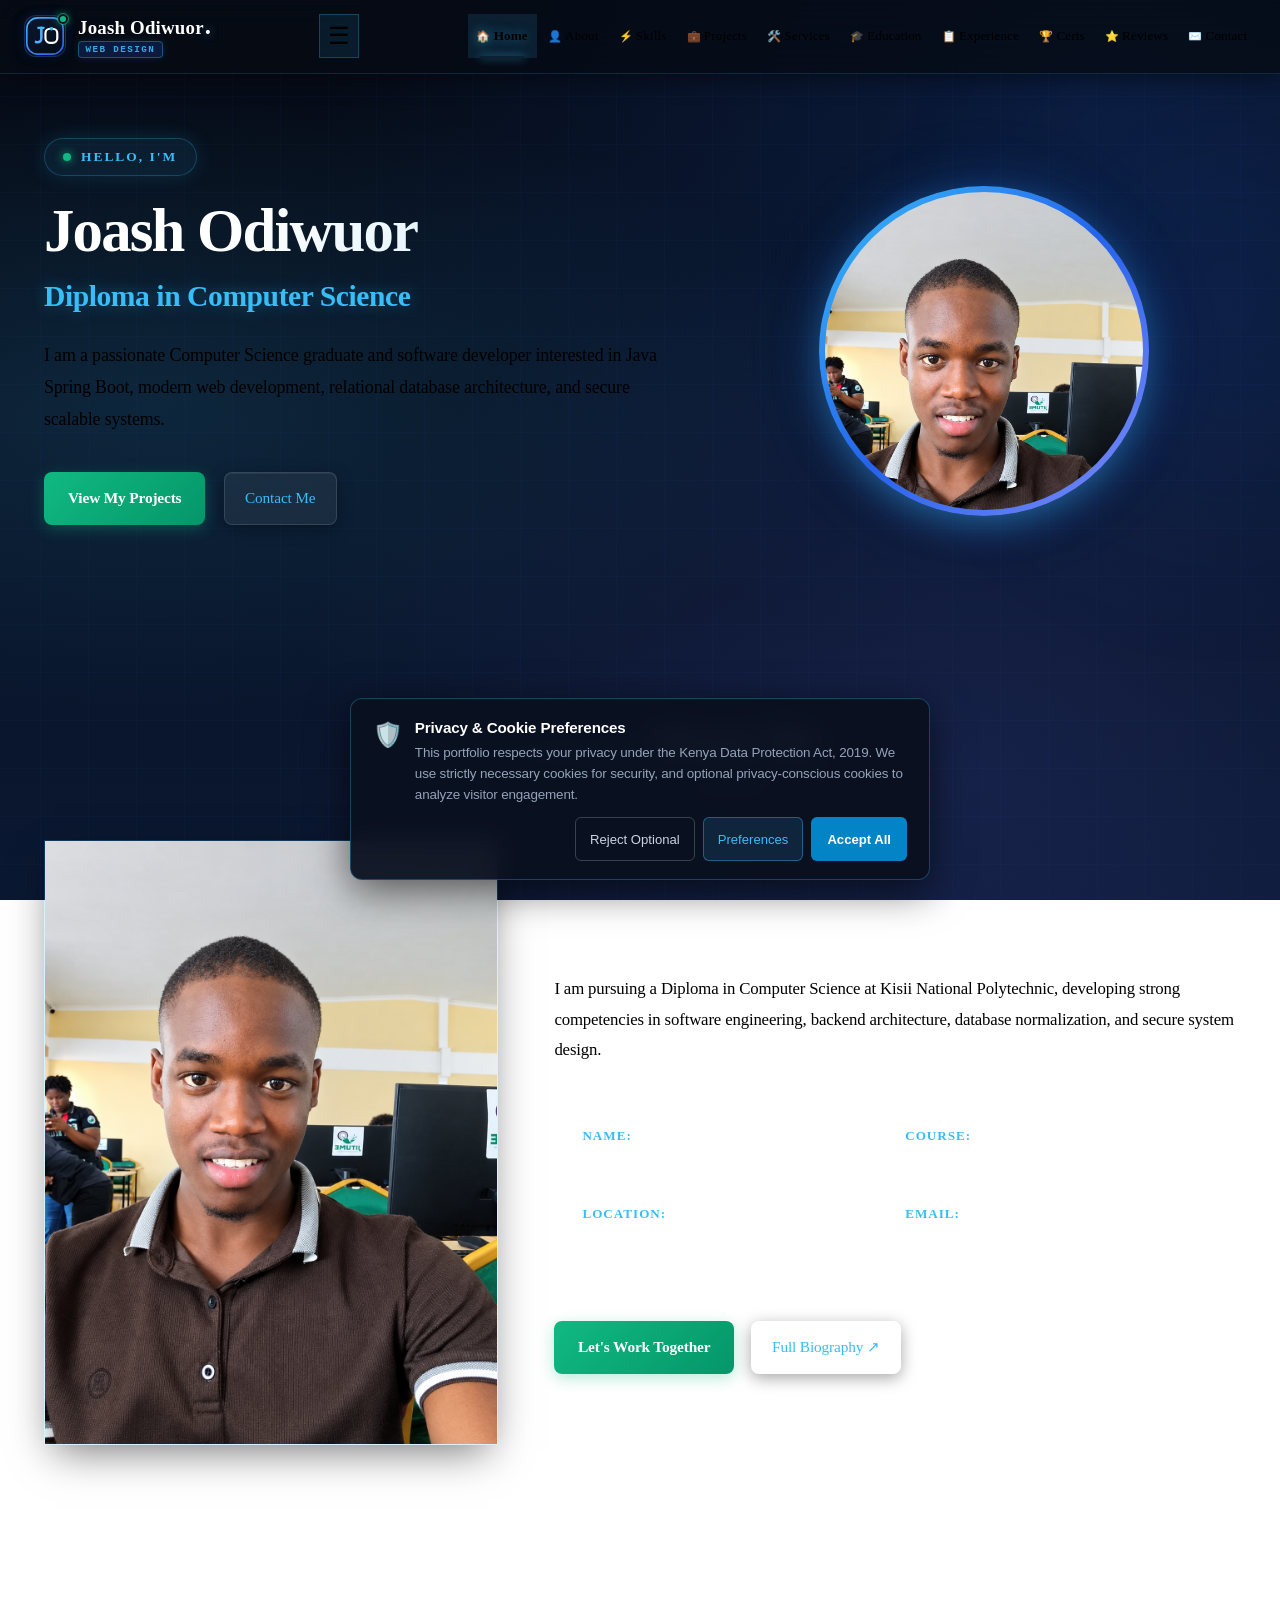
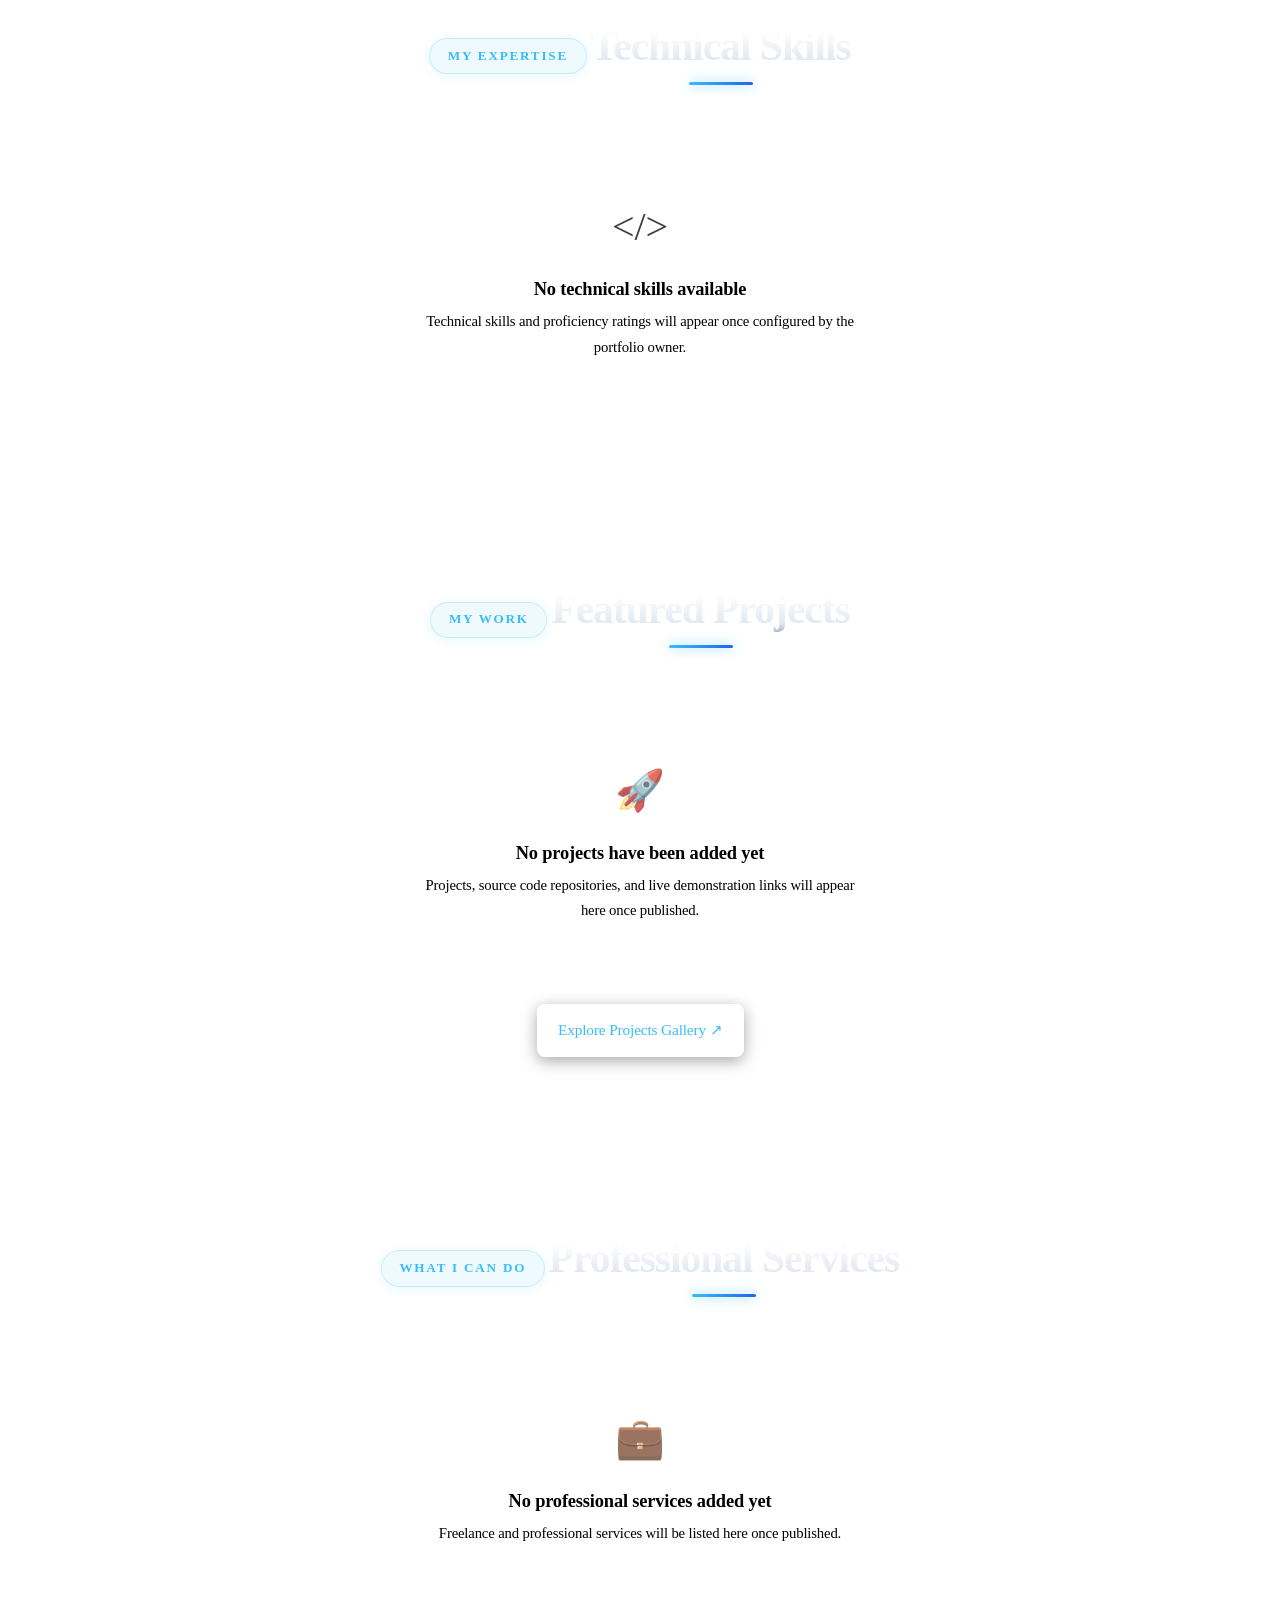
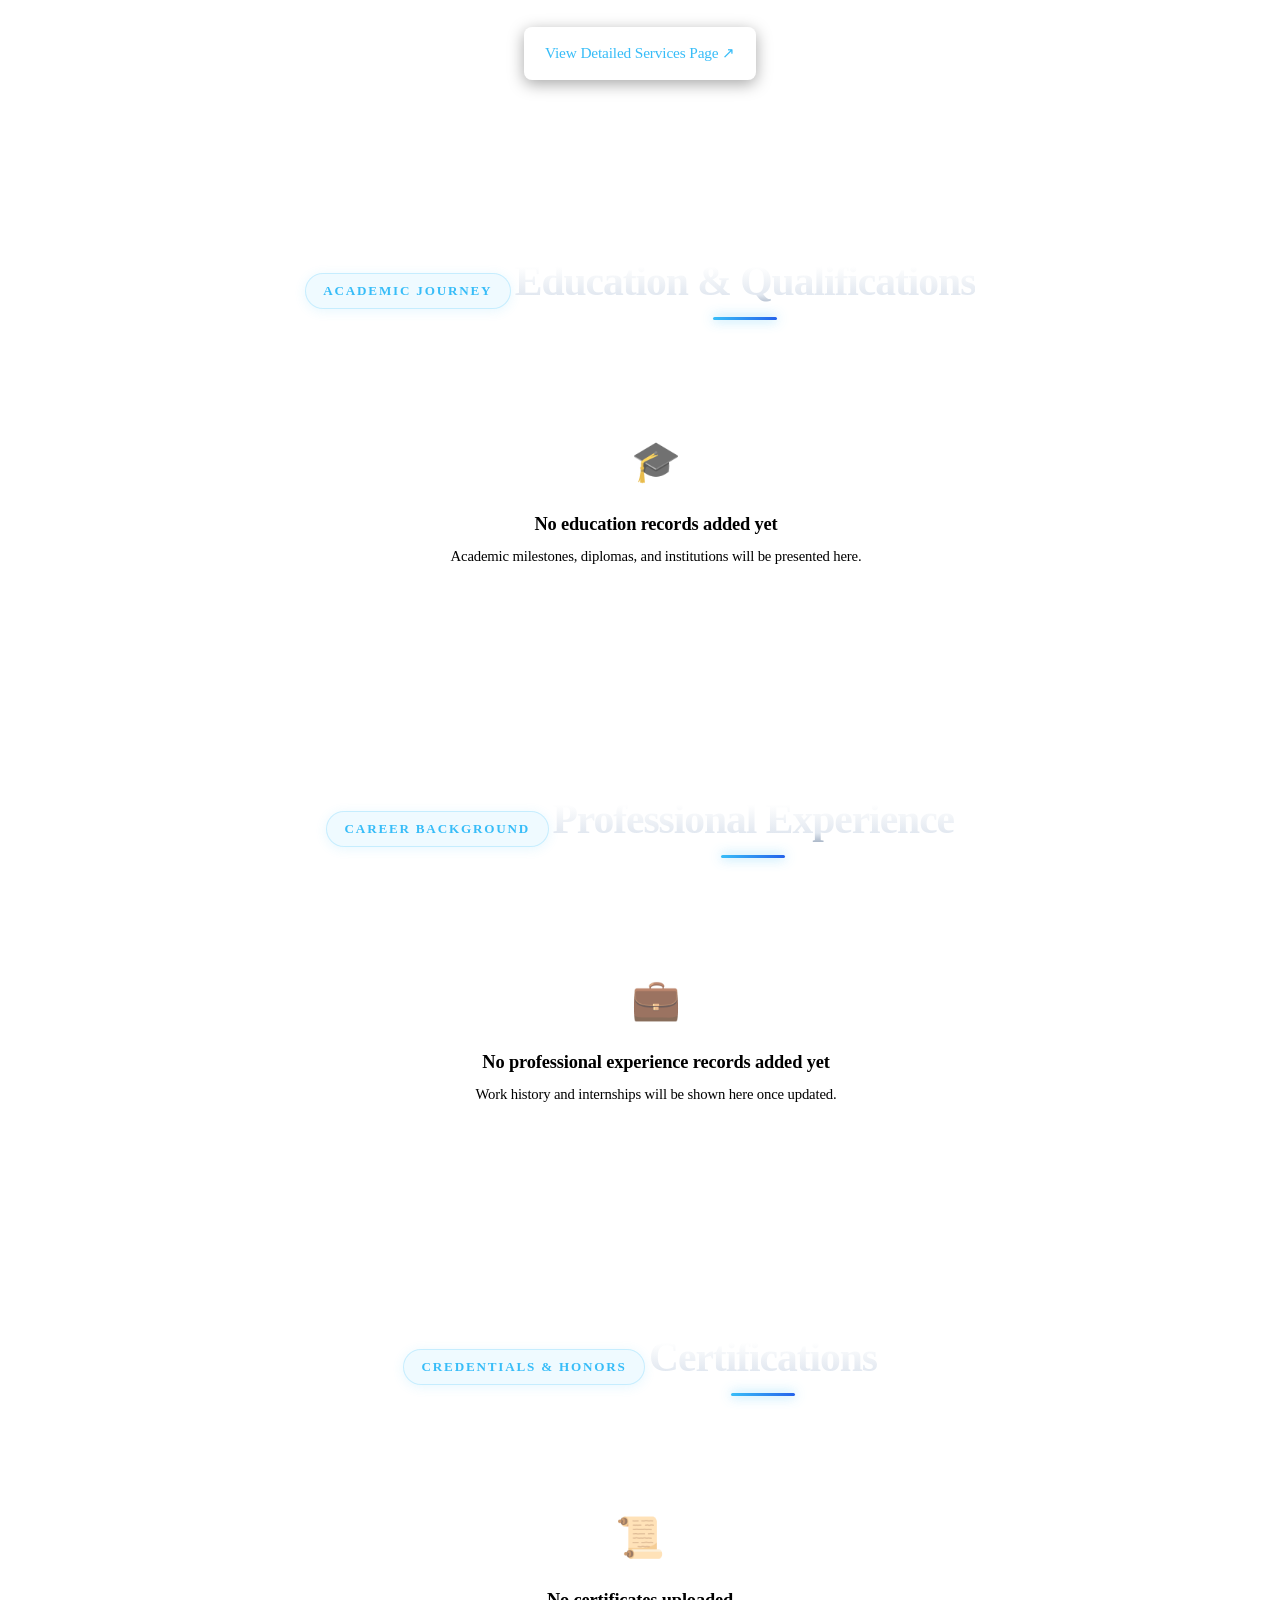
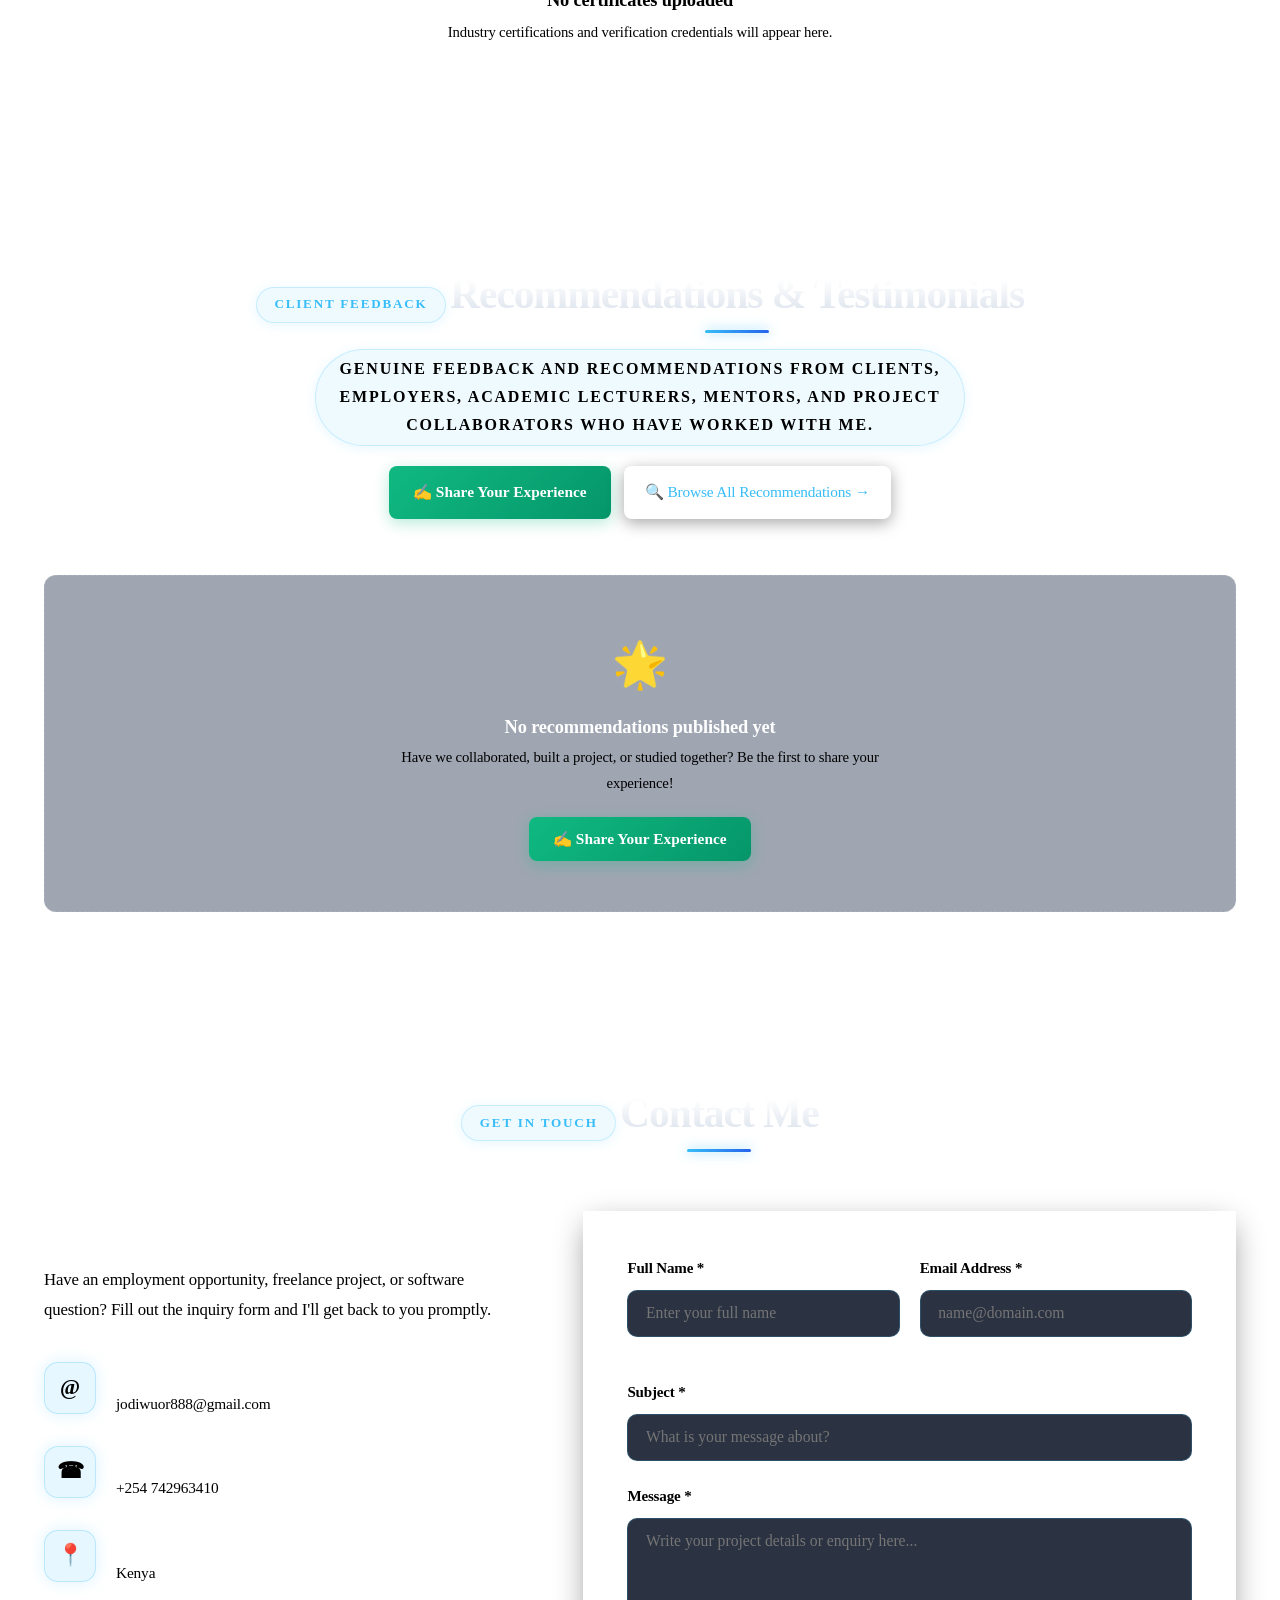
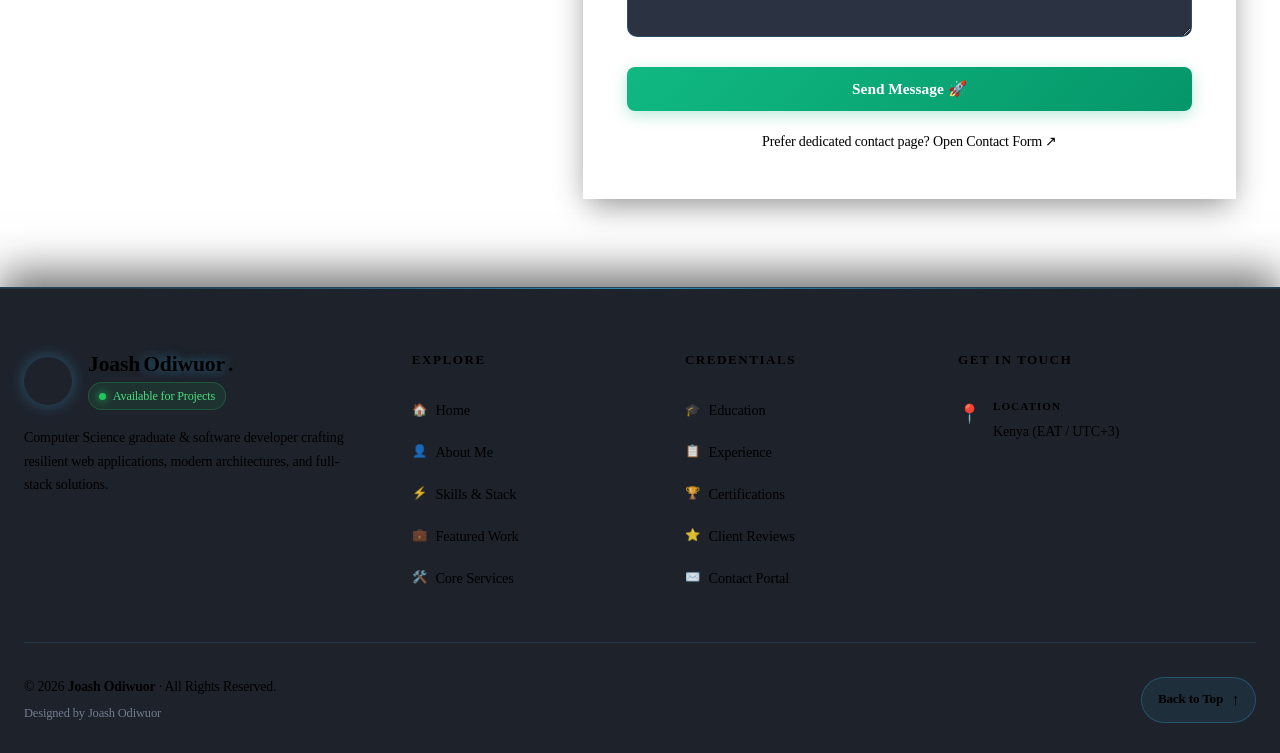
==== commit 67cbd04b: "style: enhance public portfolio typography, readability, and card aesthetics" ====
--- a/frontendport/index.html
+++ b/frontendport/index.html
@@ -26,10 +26,10 @@
 
     <title>Joash Odiwuor | Computer Science Portfolio</title>
 
-    <!-- Google Font: Poppins -->
+    <!-- Google Fonts: Plus Jakarta Sans, Inter, Poppins -->
     <link rel="preconnect" href="https://fonts.googleapis.com">
     <link rel="preconnect" href="https://fonts.gstatic.com" crossorigin>
-    <link href="https://fonts.googleapis.com/css2?family=Poppins:wght@300;400;500;600;700;800&amp;display=swap" rel="stylesheet">
+    <link href="https://fonts.googleapis.com/css2?family=Plus+Jakarta+Sans:wght@400;500;600;700;800&family=Inter:wght@400;500;600&family=Poppins:wght@400;500;600;700&display=swap" rel="stylesheet">
 
     <!-- Stylesheets -->
     <link rel="stylesheet" href="assets/css/style.css">
--- a/frontendport/assets/css/style.css
+++ b/frontendport/assets/css/style.css
@@ -91,48 +91,48 @@
    ========================================================================== */
 
 :root {
-    --bg-primary: #07111F;
-    --bg-secondary: #0B1730;
-    --bg-deep: #050B16;
+    --bg-primary: #070F1E;
+    --bg-secondary: #0C1733;
+    --bg-deep: #040914;
 
     --blue-primary: #2563EB;
     --blue-bright: #3B82F6;
     --cyan-accent: #38BDF8;
 
     --text-primary: #FFFFFF;
-    --text-secondary: #cbd5e1;
-    --text-muted: #94a3b8;
-
-    --accent-electric: #38bdf8;
-    --accent-glow: rgba(56, 189, 248, 0.35);
-    --accent-secondary: #3b82f6;
-    --accent-cyan: #38bdf8;
-    --accent-indigo: #2563eb;
-
-    --bg-tertiary: rgba(11, 23, 48, 0.88);
-    --bg-card: rgba(11, 23, 48, 0.78);
-    --bg-card-hover: rgba(18, 35, 70, 0.88);
-
-    --border-color: rgba(59, 130, 246, 0.18);
-    --border-accent: rgba(56, 189, 248, 0.45);
-
-    --success: #10b981;
-    --warning: #f59e0b;
-    --danger: #ef4444;
-    --info: #38bdf8;
-
-    --font-heading: 'Poppins', -apple-system, BlinkMacSystemFont, 'Segoe UI', Roboto, sans-serif;
-    --font-body: 'Poppins', -apple-system, BlinkMacSystemFont, 'Segoe UI', Roboto, sans-serif;
+    --text-secondary: #E2E8F0;
+    --text-muted: #94A3B8;
+
+    --accent-electric: #38BDF8;
+    --accent-glow: rgba(56, 189, 248, 0.40);
+    --accent-secondary: #3B82F6;
+    --accent-cyan: #38BDF8;
+    --accent-indigo: #2563EB;
+
+    --bg-tertiary: rgba(12, 23, 49, 0.90);
+    --bg-card: rgba(12, 23, 49, 0.84);
+    --bg-card-hover: rgba(18, 35, 72, 0.94);
+
+    --border-color: rgba(56, 189, 248, 0.16);
+    --border-accent: rgba(56, 189, 248, 0.48);
+
+    --success: #10B981;
+    --warning: #F59E0B;
+    --danger: #EF4444;
+    --info: #38BDF8;
+
+    --font-heading: 'Plus Jakarta Sans', 'Poppins', -apple-system, BlinkMacSystemFont, 'Segoe UI', Roboto, sans-serif;
+    --font-body: 'Plus Jakarta Sans', 'Inter', 'Poppins', -apple-system, BlinkMacSystemFont, 'Segoe UI', Roboto, sans-serif;
 
     --radius-sm: 8px;
-    --radius-md: 14px;
-    --radius-lg: 20px;
+    --radius-md: 16px;
+    --radius-lg: 24px;
     --radius-full: 9999px;
 
-    --shadow-sm: 0 4px 15px rgba(0, 0, 0, 0.3);
+    --shadow-sm: 0 4px 16px rgba(0, 0, 0, 0.35);
     --shadow-md: 0 10px 30px rgba(0, 0, 0, 0.45);
-    --shadow-lg: 0 20px 50px rgba(0, 0, 0, 0.6);
-    --shadow-glow: 0 0 25px rgba(56, 189, 248, 0.30);
+    --shadow-lg: 0 20px 50px rgba(0, 0, 0, 0.65);
+    --shadow-glow: 0 0 30px rgba(56, 189, 248, 0.35);
 
     --transition-fast: 0.2s ease;
     --transition-normal: 0.3s cubic-bezier(0.4, 0, 0.2, 1);
@@ -164,20 +164,26 @@
 
     background-image:
         radial-gradient(
-            ellipse at 85% 12%,
-            rgba(37, 99, 235, 0.20) 0%,
-            transparent 48%
+            ellipse at 85% 10%,
+            rgba(37, 99, 235, 0.18) 0%,
+            transparent 50%
         ),
         radial-gradient(
-            ellipse at 10% 85%,
-            rgba(56, 189, 248, 0.10) 0%,
-            transparent 42%
+            ellipse at 12% 45%,
+            rgba(56, 189, 248, 0.12) 0%,
+            transparent 45%
+        ),
+        radial-gradient(
+            ellipse at 75% 85%,
+            rgba(99, 102, 241, 0.14) 0%,
+            transparent 50%
         ),
         linear-gradient(
-            135deg,
-            #050B16 0%,
-            #07111F 48%,
-            #0B1730 100%
+            180deg,
+            #050A14 0%,
+            #07101F 35%,
+            #09152B 75%,
+            #0B1832 100%
         );
 
     background-repeat: no-repeat;
@@ -185,9 +191,11 @@
     background-size: 100% 100%;
     background-attachment: fixed;
 
-    color: var(--text-primary);
+    color: var(--text-secondary);
     font-family: var(--font-body);
-    line-height: 1.65;
+    font-size: 16px;
+    line-height: 1.75;
+    letter-spacing: -0.01em;
     overflow-x: hidden;
     display: flex;
     flex-direction: column;
@@ -246,13 +254,26 @@
     position: relative;
 }
 
+h1, h2, h3, h4, h5, h6 {
+    font-family: var(--font-heading);
+    color: var(--text-primary);
+    font-weight: 700;
+    line-height: 1.25;
+}
+
+p {
+    color: var(--text-secondary);
+    line-height: 1.75;
+}
+
 /* Reusable Glass Card Component */
 .glass-card {
-    background: rgba(11, 23, 48, 0.78);
-    border: 1px solid rgba(59, 130, 246, 0.18);
-    border-radius: 16px;
-    backdrop-filter: blur(12px);
-    -webkit-backdrop-filter: blur(12px);
+    background: var(--bg-card);
+    border: 1px solid var(--border-color);
+    border-radius: 18px;
+    backdrop-filter: blur(16px);
+    -webkit-backdrop-filter: blur(16px);
+    box-shadow: 0 10px 30px -5px rgba(0, 0, 0, 0.45), inset 0 1px 0 rgba(255, 255, 255, 0.08);
 }
 
 @supports not ((-webkit-backdrop-filter: blur(12px)) or (backdrop-filter: blur(12px))) {
@@ -597,52 +618,59 @@
     display: inline-flex;
     align-items: center;
     justify-content: center;
-    gap: 0.5rem;
-    padding: 0.75rem 1.65rem;
+    gap: 0.6rem;
+    padding: 0.85rem 1.85rem;
     font-family: var(--font-heading);
-    font-size: 0.95rem;
+    font-size: 0.96rem;
     font-weight: 600;
-    border-radius: var(--radius-sm);
+    border-radius: 12px;
     cursor: pointer;
     border: none;
-    transition: var(--transition-normal);
+    transition: all 0.25s cubic-bezier(0.4, 0, 0.2, 1);
+    text-decoration: none;
+    white-space: nowrap;
 }
 
 .primary-btn {
-    background: linear-gradient(135deg, #38bdf8 0%, #3b82f6 50%, #6366f1 100%);
-    color: #ffffff;
-    box-shadow: 0 4px 18px rgba(56, 189, 248, 0.35);
+    background: linear-gradient(135deg, #0284c7 0%, #2563eb 50%, #4f46e5 100%);
+    color: #ffffff !important;
+    border: 1px solid rgba(255, 255, 255, 0.18);
+    box-shadow: 0 4px 18px rgba(37, 99, 235, 0.45), inset 0 1px 0 rgba(255, 255, 255, 0.25);
 }
 
 .primary-btn:hover {
-    color: #ffffff;
-    box-shadow: 0 8px 28px rgba(56, 189, 248, 0.60);
-    transform: translateY(-2px);
+    color: #ffffff !important;
+    box-shadow: 0 8px 30px rgba(37, 99, 235, 0.65), 0 0 25px rgba(56, 189, 248, 0.35);
+    transform: translateY(-2.5px);
 }
 
 .secondary-btn {
-    background: rgba(56, 189, 248, 0.08);
-    color: var(--accent-electric);
-    border: 1px solid rgba(56, 189, 248, 0.35);
+    background: rgba(12, 23, 49, 0.85);
+    color: #38bdf8 !important;
+    border: 1px solid rgba(56, 189, 248, 0.32);
+    box-shadow: 0 4px 16px rgba(0, 0, 0, 0.35), inset 0 1px 0 rgba(255, 255, 255, 0.06);
+    backdrop-filter: blur(12px);
 }
 
 .secondary-btn:hover {
-    background: rgba(56, 189, 248, 0.18);
-    color: #ffffff;
-    border-color: var(--accent-electric);
-    transform: translateY(-2px);
-    box-shadow: 0 4px 15px rgba(56, 189, 248, 0.25);
+    background: rgba(56, 189, 248, 0.15);
+    color: #ffffff !important;
+    border-color: #38bdf8;
+    transform: translateY(-2.5px);
+    box-shadow: 0 8px 24px rgba(56, 189, 248, 0.28);
 }
 
 .outline-btn {
-    background: transparent;
-    color: var(--text-secondary);
+    background: rgba(255, 255, 255, 0.03);
+    color: var(--text-secondary) !important;
     border: 1px solid var(--border-color);
 }
 
 .outline-btn:hover {
     border-color: var(--accent-electric);
-    color: var(--text-primary);
+    background: rgba(56, 189, 248, 0.08);
+    color: #ffffff !important;
+    transform: translateY(-2px);
 }
 
 /* ==========================================================================
@@ -652,7 +680,7 @@
 .hero {
     max-width: 1240px;
     margin: 0 auto;
-    padding: 5rem 1.5rem 4rem;
+    padding: 5.5rem 1.5rem 4.5rem;
     display: grid;
     grid-template-columns: 1.25fr 1fr;
     gap: 3.5rem;
@@ -660,47 +688,67 @@
 }
 
 .hero-content .intro {
-    color: var(--accent-electric);
-    font-size: 1.05rem;
+    display: inline-flex;
+    align-items: center;
+    gap: 0.6rem;
+    padding: 0.4rem 1.15rem;
+    background: rgba(56, 189, 248, 0.08);
+    border: 1px solid rgba(56, 189, 248, 0.25);
+    border-radius: 9999px;
+    color: #38bdf8;
+    font-size: 0.84rem;
     font-weight: 600;
-    letter-spacing: 2.5px;
+    letter-spacing: 2px;
     text-transform: uppercase;
-    margin-bottom: 0.75rem;
-    text-shadow: 0 0 10px rgba(56, 189, 248, 0.4);
+    margin-bottom: 1.25rem;
+    box-shadow: 0 0 20px rgba(56, 189, 248, 0.15);
+    width: fit-content;
+}
+
+.hero-content .intro::before {
+    content: '';
+    width: 8px;
+    height: 8px;
+    background: #10B981;
+    border-radius: 50%;
+    box-shadow: 0 0 10px #10B981;
+    display: inline-block;
 }
 
 .hero-content h1 {
     font-family: var(--font-heading);
-    font-size: clamp(2.25rem, 5vw, 3.5rem);
+    font-size: clamp(2.5rem, 5.5vw, 4.2rem);
     font-weight: 800;
-    background: linear-gradient(135deg, #ffffff 35%, #38bdf8 70%, #818cf8 100%);
+    letter-spacing: -0.03em;
+    background: linear-gradient(135deg, #FFFFFF 30%, #E0F2FE 70%, #38BDF8 100%);
     -webkit-background-clip: text;
     -webkit-text-fill-color: transparent;
-    line-height: 1.15;
-    margin-bottom: 0.5rem;
+    line-height: 1.12;
+    margin-bottom: 0.75rem;
 }
 
 .hero-content h2 {
     font-family: var(--font-heading);
-    font-size: clamp(1.2rem, 3vw, 1.8rem);
+    font-size: clamp(1.25rem, 2.5vw, 1.85rem);
     font-weight: 600;
-    color: var(--accent-electric);
-    margin-bottom: 1.25rem;
+    color: #38BDF8;
+    letter-spacing: -0.015em;
+    margin-bottom: 1.5rem;
     min-height: 2.2rem;
-    text-shadow: 0 0 12px rgba(56, 189, 248, 0.35);
+    text-shadow: 0 0 16px rgba(56, 189, 248, 0.35);
 }
 
 .hero-description {
-    font-size: 1.08rem;
+    font-size: 1.12rem;
     color: var(--text-secondary);
-    max-width: 580px;
-    margin-bottom: 2rem;
-    line-height: 1.7;
+    max-width: 620px;
+    margin-bottom: 2.25rem;
+    line-height: 1.8;
 }
 
 .hero-buttons {
     display: flex;
-    gap: 1rem;
+    gap: 1.15rem;
     flex-wrap: wrap;
     margin-bottom: 2.5rem;
 }
@@ -713,32 +761,57 @@
 
 .social-links a {
     color: var(--text-muted);
-    font-size: 1.1rem;
-    padding: 0.5rem;
-    border-radius: var(--radius-sm);
-    transition: var(--transition-fast);
+    font-size: 1.2rem;
+    padding: 0.6rem;
+    border-radius: 10px;
+    background: rgba(255, 255, 255, 0.03);
+    border: 1px solid rgba(255, 255, 255, 0.06);
+    transition: all var(--transition-fast);
+    display: flex;
+    align-items: center;
+    justify-content: center;
 }
 
 .social-links a:hover {
-    color: var(--accent-electric);
+    color: #38bdf8;
+    background: rgba(56, 189, 248, 0.12);
+    border-color: rgba(56, 189, 248, 0.4);
     transform: translateY(-3px);
-    text-shadow: 0 0 10px rgba(56, 189, 248, 0.6);
+    box-shadow: 0 0 16px rgba(56, 189, 248, 0.4);
 }
 
 .hero-image {
     display: flex;
     justify-content: center;
     align-items: center;
+    position: relative;
+}
+
+.hero-image::after {
+    content: '';
+    position: absolute;
+    width: 380px;
+    height: 380px;
+    background: radial-gradient(circle, rgba(56, 189, 248, 0.22) 0%, transparent 70%);
+    filter: blur(40px);
+    z-index: -1;
+    pointer-events: none;
 }
 
 .image-circle {
-    width: 320px;
-    height: 320px;
+    width: 330px;
+    height: 330px;
     border-radius: 50%;
     position: relative;
-    padding: 8px;
-    background: linear-gradient(135deg, var(--accent-electric), var(--accent-indigo), var(--accent-secondary));
-    box-shadow: 0 0 35px rgba(56, 189, 248, 0.35);
+    padding: 6px;
+    background: linear-gradient(135deg, #38BDF8 0%, #2563EB 50%, #818CF8 100%);
+    box-shadow: 0 12px 40px -10px rgba(56, 189, 248, 0.45), 0 0 50px rgba(37, 99, 235, 0.25);
+    transition: transform 0.4s ease, box-shadow 0.4s ease;
+}
+
+.image-circle:hover {
+    transform: scale(1.02);
+    box-shadow: 0 16px 50px -10px rgba(56, 189, 248, 0.6), 0 0 60px rgba(37, 99, 235, 0.35);
 }
 
 .image-circle img {
@@ -757,7 +830,7 @@
 .section {
     max-width: 1240px;
     margin: 0 auto;
-    padding: 5rem 1.5rem;
+    padding: 5.5rem 1.5rem;
     width: 100%;
 }
 
@@ -767,37 +840,47 @@
 }
 
 .section-title p {
-    color: var(--accent-electric);
-    font-size: 0.9rem;
-    font-weight: 700;
-    letter-spacing: 2px;
+    display: inline-flex;
+    align-items: center;
+    gap: 0.5rem;
+    padding: 0.35rem 1.1rem;
+    background: rgba(56, 189, 248, 0.08);
+    border: 1px solid rgba(56, 189, 248, 0.22);
+    border-radius: 9999px;
+    color: #38bdf8;
+    font-size: 0.82rem;
+    font-weight: 600;
+    letter-spacing: 1.8px;
     text-transform: uppercase;
-    margin-bottom: 0.5rem;
-    text-shadow: 0 0 10px rgba(56, 189, 248, 0.35);
+    margin-bottom: 0.85rem;
+    box-shadow: 0 2px 12px rgba(56, 189, 248, 0.12);
 }
 
 .section-title h2 {
     font-family: var(--font-heading);
-    font-size: clamp(1.85rem, 4vw, 2.5rem);
-    font-weight: 700;
-    background: linear-gradient(135deg, #ffffff 40%, #38bdf8 100%);
+    font-size: clamp(2rem, 4.5vw, 2.75rem);
+    font-weight: 800;
+    letter-spacing: -0.025em;
+    color: #ffffff;
+    background: linear-gradient(180deg, #FFFFFF 20%, #E2E8F0 75%, #94A3B8 100%);
     -webkit-background-clip: text;
     -webkit-text-fill-color: transparent;
     position: relative;
     display: inline-block;
+    line-height: 1.2;
 }
 
 .section-title h2::after {
     content: '';
     position: absolute;
-    bottom: -10px;
+    bottom: -12px;
     left: 50%;
     transform: translateX(-50%);
-    width: 60px;
+    width: 64px;
     height: 3px;
-    background: linear-gradient(90deg, var(--accent-electric), var(--accent-indigo));
-    border-radius: 2px;
-    box-shadow: 0 0 10px rgba(56, 189, 248, 0.6);
+    background: linear-gradient(90deg, #38BDF8, #2563EB);
+    border-radius: 3px;
+    box-shadow: 0 0 12px rgba(56, 189, 248, 0.7);
 }
 
 /* ==========================================================================
@@ -816,20 +899,31 @@
 }
 
 .about-image img {
-    border-radius: var(--radius-md);
-    box-shadow: var(--shadow-md);
-    border: 1px solid var(--border-color);
+    border-radius: var(--radius-lg);
+    box-shadow: 0 15px 40px -10px rgba(0, 0, 0, 0.55);
+    border: 1px solid rgba(56, 189, 248, 0.2);
+    transition: transform 0.4s ease, box-shadow 0.4s ease;
+}
+
+.about-image img:hover {
+    transform: translateY(-4px);
+    box-shadow: 0 20px 50px -10px rgba(0, 0, 0, 0.7), 0 0 25px rgba(56, 189, 248, 0.25);
 }
 
 .about-content h3 {
-    font-size: 1.75rem;
-    color: var(--text-primary);
+    font-size: clamp(1.6rem, 3vw, 2.1rem);
+    color: #ffffff;
+    font-weight: 700;
+    letter-spacing: -0.02em;
     margin-bottom: 1.25rem;
+    line-height: 1.3;
 }
 
 .about-content p {
     margin-bottom: 1.25rem;
     color: var(--text-secondary);
+    font-size: 1.05rem;
+    line-height: 1.8;
 }
 
 .about-info {
@@ -837,24 +931,28 @@
     grid-template-columns: repeat(auto-fit, minmax(200px, 1fr));
     gap: 1.25rem;
     margin: 2rem 0;
-    padding: 1.5rem;
-    background: var(--bg-secondary);
+    padding: 1.75rem;
+    background: var(--bg-card);
     border: 1px solid var(--border-color);
     border-radius: var(--radius-md);
-    box-shadow: var(--shadow-sm);
+    box-shadow: var(--shadow-sm), inset 0 1px 0 rgba(255, 255, 255, 0.06);
+    backdrop-filter: blur(12px);
+    -webkit-backdrop-filter: blur(12px);
 }
 
 .about-info div strong {
-    color: var(--accent-electric);
+    color: #38bdf8;
     display: block;
-    font-size: 0.88rem;
+    font-size: 0.82rem;
     text-transform: uppercase;
-    letter-spacing: 0.5px;
+    letter-spacing: 1px;
+    margin-bottom: 0.35rem;
 }
 
 .about-info div span {
-    color: var(--text-primary);
-    font-weight: 500;
+    color: #ffffff;
+    font-size: 1.05rem;
+    font-weight: 600;
 }
 
 /* ==========================================================================
@@ -863,8 +961,8 @@
 
 .skills-container {
     display: grid;
-    grid-template-columns: repeat(auto-fit, minmax(280px, 1fr));
-    gap: 1.75rem;
+    grid-template-columns: repeat(auto-fit, minmax(290px, 1fr));
+    gap: 1.85rem;
 }
 
 .skill-card {
@@ -872,19 +970,19 @@
     backdrop-filter: blur(16px);
     -webkit-backdrop-filter: blur(16px);
     border: 1px solid var(--border-color);
-    box-shadow: var(--shadow-sm);
+    box-shadow: 0 8px 24px -4px rgba(0, 0, 0, 0.45), inset 0 1px 0 rgba(255, 255, 255, 0.06);
     border-radius: var(--radius-md);
-    padding: 2rem 1.75rem;
-    transition: var(--transition-normal);
+    padding: 2.25rem 1.85rem;
+    transition: all 0.3s cubic-bezier(0.4, 0, 0.2, 1);
     position: relative;
     overflow: hidden;
 }
 
 .skill-card:hover {
-    transform: translateY(-5px);
+    transform: translateY(-6px);
     background: var(--bg-card-hover);
     border-color: var(--border-accent);
-    box-shadow: var(--shadow-glow);
+    box-shadow: 0 16px 36px -6px rgba(0, 0, 0, 0.6), 0 0 25px rgba(56, 189, 248, 0.25), inset 0 1px 0 rgba(56, 189, 248, 0.3);
 }
 
 .skill-icon {
@@ -892,29 +990,36 @@
     color: var(--accent-electric);
     font-family: monospace;
     font-weight: 700;
-    margin-bottom: 1rem;
-    display: inline-block;
-    padding: 0.5rem 0.75rem;
-    background: rgba(16, 185, 129, 0.1);
+    margin-bottom: 1.15rem;
+    display: inline-flex;
+    align-items: center;
+    justify-content: center;
+    padding: 0.5rem 0.85rem;
+    background: rgba(56, 189, 248, 0.12);
+    border: 1px solid rgba(56, 189, 248, 0.25);
     border-radius: var(--radius-sm);
+    box-shadow: 0 0 12px rgba(56, 189, 248, 0.15);
 }
 
 .skill-card h3 {
-    font-size: 1.25rem;
-    color: var(--text-primary);
+    font-size: 1.3rem;
+    font-weight: 700;
+    color: #ffffff;
     margin-bottom: 0.65rem;
+    letter-spacing: -0.015em;
 }
 
 .skill-card p {
-    font-size: 0.92rem;
-    color: var(--text-muted);
-    margin-bottom: 1.25rem;
+    font-size: 0.98rem;
+    color: var(--text-secondary);
+    line-height: 1.68;
+    margin-bottom: 1.35rem;
 }
 
 .skill-bar {
     width: 100%;
     height: 8px;
-    background: rgba(15, 23, 42, 0.05);
+    background: rgba(255, 255, 255, 0.08);
     border-radius: var(--radius-full);
     overflow: hidden;
     margin-bottom: 0.75rem;
@@ -922,15 +1027,16 @@
 
 .skill-progress {
     height: 100%;
-    background: linear-gradient(90deg, var(--accent-secondary), var(--accent-electric));
+    background: linear-gradient(90deg, #2563EB, #38BDF8);
     border-radius: var(--radius-full);
     transition: width 1s ease-in-out;
+    box-shadow: 0 0 10px rgba(56, 189, 248, 0.4);
 }
 
 .skill-card span {
-    font-size: 0.85rem;
+    font-size: 0.88rem;
     color: var(--accent-electric);
-    font-weight: 500;
+    font-weight: 600;
 }
 
 /* ==========================================================================
@@ -939,8 +1045,8 @@
 
 .services-container {
     display: grid;
-    grid-template-columns: repeat(auto-fit, minmax(260px, 1fr));
-    gap: 1.75rem;
+    grid-template-columns: repeat(auto-fit, minmax(280px, 1fr));
+    gap: 1.85rem;
 }
 
 .service-card {
@@ -948,40 +1054,46 @@
     backdrop-filter: blur(16px);
     -webkit-backdrop-filter: blur(16px);
     border: 1px solid var(--border-color);
-    box-shadow: var(--shadow-sm);
+    box-shadow: 0 8px 24px -4px rgba(0, 0, 0, 0.45), inset 0 1px 0 rgba(255, 255, 255, 0.06);
     border-radius: var(--radius-md);
-    padding: 2.25rem 1.75rem;
-    transition: var(--transition-normal);
+    padding: 2.35rem 1.85rem;
+    transition: all 0.3s cubic-bezier(0.4, 0, 0.2, 1);
 }
 
 .service-card:hover {
     transform: translateY(-6px);
     border-color: var(--border-accent);
-    box-shadow: var(--shadow-glow);
+    background: var(--bg-card-hover);
+    box-shadow: 0 16px 36px -6px rgba(0, 0, 0, 0.6), 0 0 25px rgba(56, 189, 248, 0.25), inset 0 1px 0 rgba(56, 189, 248, 0.3);
 }
 
 .service-icon {
-    width: 54px;
-    height: 54px;
-    border-radius: var(--radius-sm);
-    background: rgba(16, 185, 129, 0.12);
+    width: 58px;
+    height: 58px;
+    border-radius: 14px;
+    background: rgba(56, 189, 248, 0.12);
+    border: 1px solid rgba(56, 189, 248, 0.25);
     display: flex;
     align-items: center;
     justify-content: center;
-    font-size: 1.5rem;
+    font-size: 1.65rem;
     color: var(--accent-electric);
     margin-bottom: 1.5rem;
+    box-shadow: 0 0 15px rgba(56, 189, 248, 0.18);
 }
 
 .service-card h3 {
-    font-size: 1.25rem;
-    color: var(--text-primary);
-    margin-bottom: 0.75rem;
+    font-size: 1.35rem;
+    font-weight: 700;
+    color: #ffffff;
+    margin-bottom: 0.85rem;
+    letter-spacing: -0.015em;
 }
 
 .service-card p {
-    color: var(--text-muted);
-    font-size: 0.95rem;
+    color: var(--text-secondary);
+    font-size: 1rem;
+    line-height: 1.75;
 }
 
 /* ==========================================================================
@@ -990,8 +1102,8 @@
 
 .projects-container {
     display: grid;
-    grid-template-columns: repeat(auto-fit, minmax(320px, 1fr));
-    gap: 2rem;
+    grid-template-columns: repeat(auto-fit, minmax(330px, 1fr));
+    gap: 2.25rem;
 }
 
 .project-card {
@@ -999,10 +1111,10 @@
     backdrop-filter: blur(16px);
     -webkit-backdrop-filter: blur(16px);
     border: 1px solid var(--border-color);
-    box-shadow: var(--shadow-sm);
-    border-radius: var(--radius-md);
+    box-shadow: 0 10px 30px -5px rgba(0, 0, 0, 0.45), inset 0 1px 0 rgba(255, 255, 255, 0.06);
+    border-radius: var(--radius-lg);
     overflow: hidden;
-    transition: var(--transition-normal);
+    transition: all 0.3s cubic-bezier(0.4, 0, 0.2, 1);
     display: flex;
     flex-direction: column;
 }
@@ -1010,11 +1122,11 @@
 .project-card:hover {
     transform: translateY(-8px);
     border-color: var(--border-accent);
-    box-shadow: var(--shadow-lg);
+    box-shadow: 0 20px 45px -8px rgba(0, 0, 0, 0.65), 0 0 30px rgba(56, 189, 248, 0.25), inset 0 1px 0 rgba(56, 189, 248, 0.3);
 }
 
 .project-image {
-    height: 190px;
+    height: 205px;
     background: linear-gradient(135deg, var(--bg-secondary), var(--bg-tertiary));
     display: flex;
     align-items: center;
@@ -1027,43 +1139,48 @@
     width: 100%;
     height: 100%;
     object-fit: cover;
-    transition: transform var(--transition-normal);
+    transition: transform 0.5s ease;
 }
 
 .project-card:hover .project-image img {
-    transform: scale(1.05);
+    transform: scale(1.06);
 }
 
 .project-image span.badge-cat {
     position: absolute;
     top: 1rem;
     left: 1rem;
-    background: rgba(255, 255, 255, 0.90);
+    background: rgba(7, 15, 32, 0.85);
     color: var(--accent-electric);
-    border: 1px solid var(--border-accent);
-    padding: 0.25rem 0.75rem;
+    border: 1px solid rgba(56, 189, 248, 0.35);
+    padding: 0.35rem 0.85rem;
     border-radius: var(--radius-full);
-    font-size: 0.75rem;
+    font-size: 0.78rem;
     font-weight: 600;
+    backdrop-filter: blur(8px);
+    box-shadow: 0 4px 12px rgba(0, 0, 0, 0.35);
 }
 
 .project-content {
-    padding: 1.75rem;
+    padding: 1.85rem;
     display: flex;
     flex-direction: column;
     flex-grow: 1;
 }
 
 .project-content h3 {
-    font-size: 1.3rem;
-    color: var(--text-primary);
+    font-size: 1.35rem;
+    font-weight: 700;
+    color: #ffffff;
     margin-bottom: 0.75rem;
+    letter-spacing: -0.015em;
 }
 
 .project-content p {
-    color: var(--text-muted);
-    font-size: 0.92rem;
-    margin-bottom: 1.25rem;
+    color: var(--text-secondary);
+    font-size: 0.98rem;
+    line-height: 1.72;
+    margin-bottom: 1.35rem;
     flex-grow: 1;
 }
 
@@ -1075,31 +1192,35 @@
 }
 
 .project-technologies span {
-    background: rgba(15, 23, 42, 0.07);
-    color: var(--text-secondary);
-    padding: 0.2rem 0.65rem;
-    border-radius: var(--radius-sm);
-    font-size: 0.8rem;
+    background: rgba(56, 189, 248, 0.08);
+    color: #38bdf8;
+    border: 1px solid rgba(56, 189, 248, 0.2);
+    padding: 0.25rem 0.75rem;
+    border-radius: 6px;
+    font-size: 0.82rem;
     font-family: monospace;
+    font-weight: 500;
 }
 
 .project-links {
     display: flex;
-    gap: 1rem;
+    gap: 1.15rem;
     align-items: center;
 }
 
 .project-link {
-    font-size: 0.9rem;
+    font-size: 0.94rem;
     font-weight: 600;
     color: var(--accent-electric);
     display: inline-flex;
     align-items: center;
-    gap: 0.35rem;
+    gap: 0.4rem;
+    transition: all var(--transition-fast);
 }
 
 .project-link:hover {
-    color: var(--accent-cyan);
+    color: #ffffff;
+    text-shadow: 0 0 10px rgba(56, 189, 248, 0.6);
     transform: translateX(3px);
 }
 
@@ -1121,7 +1242,7 @@
     bottom: 0;
     left: 0.5rem;
     width: 2px;
-    background: var(--border-accent);
+    background: linear-gradient(180deg, var(--accent-electric), rgba(56, 189, 248, 0.15));
 }
 
 .timeline-item {
@@ -1137,38 +1258,42 @@
     height: 14px;
     border-radius: 50%;
     background: var(--accent-electric);
-    box-shadow: 0 0 10px var(--accent-electric);
+    box-shadow: 0 0 12px var(--accent-electric);
 }
 
 .timeline-content {
     background: var(--bg-card);
     border: 1px solid var(--border-color);
     border-radius: var(--radius-md);
-    padding: 1.75rem;
+    padding: 1.85rem;
+    box-shadow: 0 8px 24px -4px rgba(0, 0, 0, 0.45), inset 0 1px 0 rgba(255, 255, 255, 0.06);
     transition: var(--transition-normal);
 }
 
 .timeline-content:hover {
     border-color: var(--border-accent);
     transform: translateX(4px);
+    box-shadow: 0 12px 30px rgba(0, 0, 0, 0.55), 0 0 20px rgba(56, 189, 248, 0.2);
 }
 
 .timeline-content .date {
     display: inline-block;
     color: var(--accent-electric);
-    font-size: 0.85rem;
+    font-size: 0.86rem;
     font-weight: 600;
+    letter-spacing: 0.5px;
     margin-bottom: 0.5rem;
 }
 
 .timeline-content h3 {
     font-size: 1.35rem;
-    color: var(--text-primary);
+    font-weight: 700;
+    color: #ffffff;
     margin-bottom: 0.35rem;
 }
 
 .timeline-content h4 {
-    font-size: 1rem;
+    font-size: 1.02rem;
     color: var(--accent-cyan);
     font-weight: 500;
     margin-bottom: 0.75rem;
@@ -1176,7 +1301,8 @@
 
 .timeline-content p {
     color: var(--text-secondary);
-    font-size: 0.95rem;
+    font-size: 1rem;
+    line-height: 1.75;
 }
 
 /* ==========================================================================
@@ -1186,30 +1312,33 @@
 .cert-grid {
     display: grid;
     grid-template-columns: repeat(auto-fit, minmax(290px, 1fr));
-    gap: 1.75rem;
+    gap: 1.85rem;
 }
 
 .cert-card {
     background: var(--bg-card);
     border: 1px solid var(--border-color);
     border-radius: var(--radius-md);
-    padding: 1.75rem;
+    padding: 1.85rem;
+    box-shadow: 0 8px 24px -4px rgba(0, 0, 0, 0.45), inset 0 1px 0 rgba(255, 255, 255, 0.06);
     transition: var(--transition-normal);
 }
 
 .cert-card:hover {
     transform: translateY(-5px);
     border-color: var(--border-accent);
+    box-shadow: 0 16px 36px -6px rgba(0, 0, 0, 0.6), 0 0 20px rgba(56, 189, 248, 0.2);
 }
 
 .cert-card h3 {
-    font-size: 1.2rem;
-    color: var(--text-primary);
+    font-size: 1.25rem;
+    font-weight: 700;
+    color: #ffffff;
     margin-bottom: 0.5rem;
 }
 
 .cert-card h4 {
-    font-size: 0.92rem;
+    font-size: 0.94rem;
     color: var(--accent-electric);
     margin-bottom: 0.75rem;
 }
@@ -1228,15 +1357,25 @@
     background: var(--bg-card);
     border: 1px solid var(--border-color);
     border-radius: var(--radius-md);
-    padding: 2rem;
+    padding: 2.15rem;
+    box-shadow: 0 8px 24px -4px rgba(0, 0, 0, 0.45), inset 0 1px 0 rgba(255, 255, 255, 0.06);
     position: relative;
     display: flex;
     flex-direction: column;
+    transition: all 0.3s ease;
+}
+
+.testimonial-card:hover {
+    transform: translateY(-5px);
+    border-color: var(--border-accent);
+    box-shadow: 0 16px 36px -6px rgba(0, 0, 0, 0.6), 0 0 20px rgba(56, 189, 248, 0.2);
 }
 
 .testimonial-text {
     font-style: italic;
     color: var(--text-secondary);
+    font-size: 1.05rem;
+    line-height: 1.8;
     margin-bottom: 1.5rem;
     flex-grow: 1;
 }
@@ -1248,21 +1387,23 @@
 }
 
 .testimonial-avatar {
-    width: 48px;
-    height: 48px;
+    width: 50px;
+    height: 50px;
     border-radius: 50%;
     object-fit: cover;
     background: var(--bg-secondary);
     border: 2px solid var(--accent-electric);
+    box-shadow: 0 0 12px rgba(56, 189, 248, 0.3);
 }
 
 .testimonial-author h4 {
-    font-size: 1.05rem;
-    color: var(--text-primary);
+    font-size: 1.1rem;
+    font-weight: 700;
+    color: #ffffff;
 }
 
 .testimonial-author p {
-    font-size: 0.85rem;
+    font-size: 0.88rem;
     color: var(--text-muted);
 }
 
@@ -1282,13 +1423,17 @@
 }
 
 .contact-info h3 {
-    font-size: 1.75rem;
-    color: var(--text-primary);
+    font-size: 1.85rem;
+    font-weight: 700;
+    color: #ffffff;
     margin-bottom: 1rem;
+    letter-spacing: -0.02em;
 }
 
 .contact-info p {
     color: var(--text-secondary);
+    font-size: 1.05rem;
+    line-height: 1.8;
     margin-bottom: 2rem;
 }
 
@@ -1300,34 +1445,42 @@
 }
 
 .contact-icon {
-    width: 48px;
-    height: 48px;
-    border-radius: var(--radius-sm);
-    background: rgba(16, 185, 129, 0.12);
+    width: 52px;
+    height: 52px;
+    border-radius: 14px;
+    background: rgba(56, 189, 248, 0.12);
+    border: 1px solid rgba(56, 189, 248, 0.25);
     color: var(--accent-electric);
     display: flex;
     align-items: center;
     justify-content: center;
-    font-size: 1.25rem;
+    font-size: 1.35rem;
     font-weight: 700;
+    box-shadow: 0 0 15px rgba(56, 189, 248, 0.18);
 }
 
 .contact-item strong {
     display: block;
-    color: var(--text-primary);
-    font-size: 1rem;
+    color: #ffffff;
+    font-size: 1.05rem;
+    font-weight: 600;
+    margin-bottom: 0.2rem;
 }
 
 .contact-item p {
-    color: var(--text-muted);
+    color: var(--text-secondary);
     margin: 0;
+    font-size: 0.96rem;
 }
 
 .contact-form {
     background: var(--bg-card);
     border: 1px solid var(--border-color);
-    border-radius: var(--radius-md);
-    padding: 2.5rem;
+    border-radius: var(--radius-lg);
+    padding: 2.75rem;
+    box-shadow: 0 10px 30px -5px rgba(0, 0, 0, 0.45), inset 0 1px 0 rgba(255, 255, 255, 0.06);
+    backdrop-filter: blur(16px);
+    -webkit-backdrop-filter: blur(16px);
 }
 
 .form-row {
@@ -1338,29 +1491,29 @@
 }
 
 .form-group {
-    margin-bottom: 1.25rem;
+    margin-bottom: 1.35rem;
 }
 
 .form-group label {
     display: block;
     color: var(--text-secondary);
-    font-size: 0.9rem;
-    font-weight: 500;
-    margin-bottom: 0.5rem;
+    font-size: 0.94rem;
+    font-weight: 600;
+    margin-bottom: 0.55rem;
 }
 
 .form-group input,
 .form-group textarea,
 .form-group select {
     width: 100%;
-    background: var(--bg-secondary);
-    border: 1px solid var(--border-color);
-    border-radius: var(--radius-sm);
-    padding: 0.8rem 1rem;
-    color: var(--text-primary);
+    background: rgba(7, 15, 32, 0.85);
+    border: 1px solid rgba(56, 189, 248, 0.22);
+    border-radius: 10px;
+    padding: 0.85rem 1.1rem;
+    color: #ffffff;
     font-family: inherit;
-    font-size: 0.95rem;
-    transition: var(--transition-fast);
+    font-size: 0.98rem;
+    transition: all var(--transition-fast);
 }
 
 .form-group input:focus,
@@ -1368,7 +1521,8 @@
 .form-group select:focus {
     outline: none;
     border-color: var(--accent-electric);
-    box-shadow: 0 0 0 3px rgba(16, 185, 129, 0.15);
+    box-shadow: 0 0 0 3px rgba(56, 189, 248, 0.22);
+    background: rgba(11, 23, 48, 0.95);
 }
 
 /* Honeypot field for anti-spam */
--- a/frontendport/assets/css/style.css
+++ b/frontendport/assets/css/style.css
@@ -91,48 +91,48 @@
    ========================================================================== */
 
 :root {
-    --bg-primary: #07111F;
-    --bg-secondary: #0B1730;
-    --bg-deep: #050B16;
+    --bg-primary: #070F1E;
+    --bg-secondary: #0C1733;
+    --bg-deep: #040914;
 
     --blue-primary: #2563EB;
     --blue-bright: #3B82F6;
     --cyan-accent: #38BDF8;
 
     --text-primary: #FFFFFF;
-    --text-secondary: #cbd5e1;
-    --text-muted: #94a3b8;
-
-    --accent-electric: #38bdf8;
-    --accent-glow: rgba(56, 189, 248, 0.35);
-    --accent-secondary: #3b82f6;
-    --accent-cyan: #38bdf8;
-    --accent-indigo: #2563eb;
-
-    --bg-tertiary: rgba(11, 23, 48, 0.88);
-    --bg-card: rgba(11, 23, 48, 0.78);
-    --bg-card-hover: rgba(18, 35, 70, 0.88);
-
-    --border-color: rgba(59, 130, 246, 0.18);
-    --border-accent: rgba(56, 189, 248, 0.45);
-
-    --success: #10b981;
-    --warning: #f59e0b;
-    --danger: #ef4444;
-    --info: #38bdf8;
-
-    --font-heading: 'Poppins', -apple-system, BlinkMacSystemFont, 'Segoe UI', Roboto, sans-serif;
-    --font-body: 'Poppins', -apple-system, BlinkMacSystemFont, 'Segoe UI', Roboto, sans-serif;
+    --text-secondary: #E2E8F0;
+    --text-muted: #94A3B8;
+
+    --accent-electric: #38BDF8;
+    --accent-glow: rgba(56, 189, 248, 0.40);
+    --accent-secondary: #3B82F6;
+    --accent-cyan: #38BDF8;
+    --accent-indigo: #2563EB;
+
+    --bg-tertiary: rgba(12, 23, 49, 0.90);
+    --bg-card: rgba(12, 23, 49, 0.84);
+    --bg-card-hover: rgba(18, 35, 72, 0.94);
+
+    --border-color: rgba(56, 189, 248, 0.16);
+    --border-accent: rgba(56, 189, 248, 0.48);
+
+    --success: #10B981;
+    --warning: #F59E0B;
+    --danger: #EF4444;
+    --info: #38BDF8;
+
+    --font-heading: 'Plus Jakarta Sans', 'Poppins', -apple-system, BlinkMacSystemFont, 'Segoe UI', Roboto, sans-serif;
+    --font-body: 'Plus Jakarta Sans', 'Inter', 'Poppins', -apple-system, BlinkMacSystemFont, 'Segoe UI', Roboto, sans-serif;
 
     --radius-sm: 8px;
-    --radius-md: 14px;
-    --radius-lg: 20px;
+    --radius-md: 16px;
+    --radius-lg: 24px;
     --radius-full: 9999px;
 
-    --shadow-sm: 0 4px 15px rgba(0, 0, 0, 0.3);
+    --shadow-sm: 0 4px 16px rgba(0, 0, 0, 0.35);
     --shadow-md: 0 10px 30px rgba(0, 0, 0, 0.45);
-    --shadow-lg: 0 20px 50px rgba(0, 0, 0, 0.6);
-    --shadow-glow: 0 0 25px rgba(56, 189, 248, 0.30);
+    --shadow-lg: 0 20px 50px rgba(0, 0, 0, 0.65);
+    --shadow-glow: 0 0 30px rgba(56, 189, 248, 0.35);
 
     --transition-fast: 0.2s ease;
     --transition-normal: 0.3s cubic-bezier(0.4, 0, 0.2, 1);
@@ -164,20 +164,26 @@
 
     background-image:
         radial-gradient(
-            ellipse at 85% 12%,
-            rgba(37, 99, 235, 0.20) 0%,
-            transparent 48%
+            ellipse at 85% 10%,
+            rgba(37, 99, 235, 0.18) 0%,
+            transparent 50%
         ),
         radial-gradient(
-            ellipse at 10% 85%,
-            rgba(56, 189, 248, 0.10) 0%,
-            transparent 42%
+            ellipse at 12% 45%,
+            rgba(56, 189, 248, 0.12) 0%,
+            transparent 45%
+        ),
+        radial-gradient(
+            ellipse at 75% 85%,
+            rgba(99, 102, 241, 0.14) 0%,
+            transparent 50%
         ),
         linear-gradient(
-            135deg,
-            #050B16 0%,
-            #07111F 48%,
-            #0B1730 100%
+            180deg,
+            #050A14 0%,
+            #07101F 35%,
+            #09152B 75%,
+            #0B1832 100%
         );
 
     background-repeat: no-repeat;
@@ -185,9 +191,11 @@
     background-size: 100% 100%;
     background-attachment: fixed;
 
-    color: var(--text-primary);
+    color: var(--text-secondary);
     font-family: var(--font-body);
-    line-height: 1.65;
+    font-size: 16px;
+    line-height: 1.75;
+    letter-spacing: -0.01em;
     overflow-x: hidden;
     display: flex;
     flex-direction: column;
@@ -246,13 +254,26 @@
     position: relative;
 }
 
+h1, h2, h3, h4, h5, h6 {
+    font-family: var(--font-heading);
+    color: var(--text-primary);
+    font-weight: 700;
+    line-height: 1.25;
+}
+
+p {
+    color: var(--text-secondary);
+    line-height: 1.75;
+}
+
 /* Reusable Glass Card Component */
 .glass-card {
-    background: rgba(11, 23, 48, 0.78);
-    border: 1px solid rgba(59, 130, 246, 0.18);
-    border-radius: 16px;
-    backdrop-filter: blur(12px);
-    -webkit-backdrop-filter: blur(12px);
+    background: var(--bg-card);
+    border: 1px solid var(--border-color);
+    border-radius: 18px;
+    backdrop-filter: blur(16px);
+    -webkit-backdrop-filter: blur(16px);
+    box-shadow: 0 10px 30px -5px rgba(0, 0, 0, 0.45), inset 0 1px 0 rgba(255, 255, 255, 0.08);
 }
 
 @supports not ((-webkit-backdrop-filter: blur(12px)) or (backdrop-filter: blur(12px))) {
@@ -597,52 +618,59 @@
     display: inline-flex;
     align-items: center;
     justify-content: center;
-    gap: 0.5rem;
-    padding: 0.75rem 1.65rem;
+    gap: 0.6rem;
+    padding: 0.85rem 1.85rem;
     font-family: var(--font-heading);
-    font-size: 0.95rem;
+    font-size: 0.96rem;
     font-weight: 600;
-    border-radius: var(--radius-sm);
+    border-radius: 12px;
     cursor: pointer;
     border: none;
-    transition: var(--transition-normal);
+    transition: all 0.25s cubic-bezier(0.4, 0, 0.2, 1);
+    text-decoration: none;
+    white-space: nowrap;
 }
 
 .primary-btn {
-    background: linear-gradient(135deg, #38bdf8 0%, #3b82f6 50%, #6366f1 100%);
-    color: #ffffff;
-    box-shadow: 0 4px 18px rgba(56, 189, 248, 0.35);
+    background: linear-gradient(135deg, #0284c7 0%, #2563eb 50%, #4f46e5 100%);
+    color: #ffffff !important;
+    border: 1px solid rgba(255, 255, 255, 0.18);
+    box-shadow: 0 4px 18px rgba(37, 99, 235, 0.45), inset 0 1px 0 rgba(255, 255, 255, 0.25);
 }
 
 .primary-btn:hover {
-    color: #ffffff;
-    box-shadow: 0 8px 28px rgba(56, 189, 248, 0.60);
-    transform: translateY(-2px);
+    color: #ffffff !important;
+    box-shadow: 0 8px 30px rgba(37, 99, 235, 0.65), 0 0 25px rgba(56, 189, 248, 0.35);
+    transform: translateY(-2.5px);
 }
 
 .secondary-btn {
-    background: rgba(56, 189, 248, 0.08);
-    color: var(--accent-electric);
-    border: 1px solid rgba(56, 189, 248, 0.35);
+    background: rgba(12, 23, 49, 0.85);
+    color: #38bdf8 !important;
+    border: 1px solid rgba(56, 189, 248, 0.32);
+    box-shadow: 0 4px 16px rgba(0, 0, 0, 0.35), inset 0 1px 0 rgba(255, 255, 255, 0.06);
+    backdrop-filter: blur(12px);
 }
 
 .secondary-btn:hover {
-    background: rgba(56, 189, 248, 0.18);
-    color: #ffffff;
-    border-color: var(--accent-electric);
-    transform: translateY(-2px);
-    box-shadow: 0 4px 15px rgba(56, 189, 248, 0.25);
+    background: rgba(56, 189, 248, 0.15);
+    color: #ffffff !important;
+    border-color: #38bdf8;
+    transform: translateY(-2.5px);
+    box-shadow: 0 8px 24px rgba(56, 189, 248, 0.28);
 }
 
 .outline-btn {
-    background: transparent;
-    color: var(--text-secondary);
+    background: rgba(255, 255, 255, 0.03);
+    color: var(--text-secondary) !important;
     border: 1px solid var(--border-color);
 }
 
 .outline-btn:hover {
     border-color: var(--accent-electric);
-    color: var(--text-primary);
+    background: rgba(56, 189, 248, 0.08);
+    color: #ffffff !important;
+    transform: translateY(-2px);
 }
 
 /* ==========================================================================
@@ -652,7 +680,7 @@
 .hero {
     max-width: 1240px;
     margin: 0 auto;
-    padding: 5rem 1.5rem 4rem;
+    padding: 5.5rem 1.5rem 4.5rem;
     display: grid;
     grid-template-columns: 1.25fr 1fr;
     gap: 3.5rem;
@@ -660,47 +688,67 @@
 }
 
 .hero-content .intro {
-    color: var(--accent-electric);
-    font-size: 1.05rem;
+    display: inline-flex;
+    align-items: center;
+    gap: 0.6rem;
+    padding: 0.4rem 1.15rem;
+    background: rgba(56, 189, 248, 0.08);
+    border: 1px solid rgba(56, 189, 248, 0.25);
+    border-radius: 9999px;
+    color: #38bdf8;
+    font-size: 0.84rem;
     font-weight: 600;
-    letter-spacing: 2.5px;
+    letter-spacing: 2px;
     text-transform: uppercase;
-    margin-bottom: 0.75rem;
-    text-shadow: 0 0 10px rgba(56, 189, 248, 0.4);
+    margin-bottom: 1.25rem;
+    box-shadow: 0 0 20px rgba(56, 189, 248, 0.15);
+    width: fit-content;
+}
+
+.hero-content .intro::before {
+    content: '';
+    width: 8px;
+    height: 8px;
+    background: #10B981;
+    border-radius: 50%;
+    box-shadow: 0 0 10px #10B981;
+    display: inline-block;
 }
 
 .hero-content h1 {
     font-family: var(--font-heading);
-    font-size: clamp(2.25rem, 5vw, 3.5rem);
+    font-size: clamp(2.5rem, 5.5vw, 4.2rem);
     font-weight: 800;
-    background: linear-gradient(135deg, #ffffff 35%, #38bdf8 70%, #818cf8 100%);
+    letter-spacing: -0.03em;
+    background: linear-gradient(135deg, #FFFFFF 30%, #E0F2FE 70%, #38BDF8 100%);
     -webkit-background-clip: text;
     -webkit-text-fill-color: transparent;
-    line-height: 1.15;
-    margin-bottom: 0.5rem;
+    line-height: 1.12;
+    margin-bottom: 0.75rem;
 }
 
 .hero-content h2 {
     font-family: var(--font-heading);
-    font-size: clamp(1.2rem, 3vw, 1.8rem);
+    font-size: clamp(1.25rem, 2.5vw, 1.85rem);
     font-weight: 600;
-    color: var(--accent-electric);
-    margin-bottom: 1.25rem;
+    color: #38BDF8;
+    letter-spacing: -0.015em;
+    margin-bottom: 1.5rem;
     min-height: 2.2rem;
-    text-shadow: 0 0 12px rgba(56, 189, 248, 0.35);
+    text-shadow: 0 0 16px rgba(56, 189, 248, 0.35);
 }
 
 .hero-description {
-    font-size: 1.08rem;
+    font-size: 1.12rem;
     color: var(--text-secondary);
-    max-width: 580px;
-    margin-bottom: 2rem;
-    line-height: 1.7;
+    max-width: 620px;
+    margin-bottom: 2.25rem;
+    line-height: 1.8;
 }
 
 .hero-buttons {
     display: flex;
-    gap: 1rem;
+    gap: 1.15rem;
     flex-wrap: wrap;
     margin-bottom: 2.5rem;
 }
@@ -713,32 +761,57 @@
 
 .social-links a {
     color: var(--text-muted);
-    font-size: 1.1rem;
-    padding: 0.5rem;
-    border-radius: var(--radius-sm);
-    transition: var(--transition-fast);
+    font-size: 1.2rem;
+    padding: 0.6rem;
+    border-radius: 10px;
+    background: rgba(255, 255, 255, 0.03);
+    border: 1px solid rgba(255, 255, 255, 0.06);
+    transition: all var(--transition-fast);
+    display: flex;
+    align-items: center;
+    justify-content: center;
 }
 
 .social-links a:hover {
-    color: var(--accent-electric);
+    color: #38bdf8;
+    background: rgba(56, 189, 248, 0.12);
+    border-color: rgba(56, 189, 248, 0.4);
     transform: translateY(-3px);
-    text-shadow: 0 0 10px rgba(56, 189, 248, 0.6);
+    box-shadow: 0 0 16px rgba(56, 189, 248, 0.4);
 }
 
 .hero-image {
     display: flex;
     justify-content: center;
     align-items: center;
+    position: relative;
+}
+
+.hero-image::after {
+    content: '';
+    position: absolute;
+    width: 380px;
+    height: 380px;
+    background: radial-gradient(circle, rgba(56, 189, 248, 0.22) 0%, transparent 70%);
+    filter: blur(40px);
+    z-index: -1;
+    pointer-events: none;
 }
 
 .image-circle {
-    width: 320px;
-    height: 320px;
+    width: 330px;
+    height: 330px;
     border-radius: 50%;
     position: relative;
-    padding: 8px;
-    background: linear-gradient(135deg, var(--accent-electric), var(--accent-indigo), var(--accent-secondary));
-    box-shadow: 0 0 35px rgba(56, 189, 248, 0.35);
+    padding: 6px;
+    background: linear-gradient(135deg, #38BDF8 0%, #2563EB 50%, #818CF8 100%);
+    box-shadow: 0 12px 40px -10px rgba(56, 189, 248, 0.45), 0 0 50px rgba(37, 99, 235, 0.25);
+    transition: transform 0.4s ease, box-shadow 0.4s ease;
+}
+
+.image-circle:hover {
+    transform: scale(1.02);
+    box-shadow: 0 16px 50px -10px rgba(56, 189, 248, 0.6), 0 0 60px rgba(37, 99, 235, 0.35);
 }
 
 .image-circle img {
@@ -757,7 +830,7 @@
 .section {
     max-width: 1240px;
     margin: 0 auto;
-    padding: 5rem 1.5rem;
+    padding: 5.5rem 1.5rem;
     width: 100%;
 }
 
@@ -767,37 +840,47 @@
 }
 
 .section-title p {
-    color: var(--accent-electric);
-    font-size: 0.9rem;
-    font-weight: 700;
-    letter-spacing: 2px;
+    display: inline-flex;
+    align-items: center;
+    gap: 0.5rem;
+    padding: 0.35rem 1.1rem;
+    background: rgba(56, 189, 248, 0.08);
+    border: 1px solid rgba(56, 189, 248, 0.22);
+    border-radius: 9999px;
+    color: #38bdf8;
+    font-size: 0.82rem;
+    font-weight: 600;
+    letter-spacing: 1.8px;
     text-transform: uppercase;
-    margin-bottom: 0.5rem;
-    text-shadow: 0 0 10px rgba(56, 189, 248, 0.35);
+    margin-bottom: 0.85rem;
+    box-shadow: 0 2px 12px rgba(56, 189, 248, 0.12);
 }
 
 .section-title h2 {
     font-family: var(--font-heading);
-    font-size: clamp(1.85rem, 4vw, 2.5rem);
-    font-weight: 700;
-    background: linear-gradient(135deg, #ffffff 40%, #38bdf8 100%);
+    font-size: clamp(2rem, 4.5vw, 2.75rem);
+    font-weight: 800;
+    letter-spacing: -0.025em;
+    color: #ffffff;
+    background: linear-gradient(180deg, #FFFFFF 20%, #E2E8F0 75%, #94A3B8 100%);
     -webkit-background-clip: text;
     -webkit-text-fill-color: transparent;
     position: relative;
     display: inline-block;
+    line-height: 1.2;
 }
 
 .section-title h2::after {
     content: '';
     position: absolute;
-    bottom: -10px;
+    bottom: -12px;
     left: 50%;
     transform: translateX(-50%);
-    width: 60px;
+    width: 64px;
     height: 3px;
-    background: linear-gradient(90deg, var(--accent-electric), var(--accent-indigo));
-    border-radius: 2px;
-    box-shadow: 0 0 10px rgba(56, 189, 248, 0.6);
+    background: linear-gradient(90deg, #38BDF8, #2563EB);
+    border-radius: 3px;
+    box-shadow: 0 0 12px rgba(56, 189, 248, 0.7);
 }
 
 /* ==========================================================================
@@ -816,20 +899,31 @@
 }
 
 .about-image img {
-    border-radius: var(--radius-md);
-    box-shadow: var(--shadow-md);
-    border: 1px solid var(--border-color);
+    border-radius: var(--radius-lg);
+    box-shadow: 0 15px 40px -10px rgba(0, 0, 0, 0.55);
+    border: 1px solid rgba(56, 189, 248, 0.2);
+    transition: transform 0.4s ease, box-shadow 0.4s ease;
+}
+
+.about-image img:hover {
+    transform: translateY(-4px);
+    box-shadow: 0 20px 50px -10px rgba(0, 0, 0, 0.7), 0 0 25px rgba(56, 189, 248, 0.25);
 }
 
 .about-content h3 {
-    font-size: 1.75rem;
-    color: var(--text-primary);
+    font-size: clamp(1.6rem, 3vw, 2.1rem);
+    color: #ffffff;
+    font-weight: 700;
+    letter-spacing: -0.02em;
     margin-bottom: 1.25rem;
+    line-height: 1.3;
 }
 
 .about-content p {
     margin-bottom: 1.25rem;
     color: var(--text-secondary);
+    font-size: 1.05rem;
+    line-height: 1.8;
 }
 
 .about-info {
@@ -837,24 +931,28 @@
     grid-template-columns: repeat(auto-fit, minmax(200px, 1fr));
     gap: 1.25rem;
     margin: 2rem 0;
-    padding: 1.5rem;
-    background: var(--bg-secondary);
+    padding: 1.75rem;
+    background: var(--bg-card);
     border: 1px solid var(--border-color);
     border-radius: var(--radius-md);
-    box-shadow: var(--shadow-sm);
+    box-shadow: var(--shadow-sm), inset 0 1px 0 rgba(255, 255, 255, 0.06);
+    backdrop-filter: blur(12px);
+    -webkit-backdrop-filter: blur(12px);
 }
 
 .about-info div strong {
-    color: var(--accent-electric);
+    color: #38bdf8;
     display: block;
-    font-size: 0.88rem;
+    font-size: 0.82rem;
     text-transform: uppercase;
-    letter-spacing: 0.5px;
+    letter-spacing: 1px;
+    margin-bottom: 0.35rem;
 }
 
 .about-info div span {
-    color: var(--text-primary);
-    font-weight: 500;
+    color: #ffffff;
+    font-size: 1.05rem;
+    font-weight: 600;
 }
 
 /* ==========================================================================
@@ -863,8 +961,8 @@
 
 .skills-container {
     display: grid;
-    grid-template-columns: repeat(auto-fit, minmax(280px, 1fr));
-    gap: 1.75rem;
+    grid-template-columns: repeat(auto-fit, minmax(290px, 1fr));
+    gap: 1.85rem;
 }
 
 .skill-card {
@@ -872,19 +970,19 @@
     backdrop-filter: blur(16px);
     -webkit-backdrop-filter: blur(16px);
     border: 1px solid var(--border-color);
-    box-shadow: var(--shadow-sm);
+    box-shadow: 0 8px 24px -4px rgba(0, 0, 0, 0.45), inset 0 1px 0 rgba(255, 255, 255, 0.06);
     border-radius: var(--radius-md);
-    padding: 2rem 1.75rem;
-    transition: var(--transition-normal);
+    padding: 2.25rem 1.85rem;
+    transition: all 0.3s cubic-bezier(0.4, 0, 0.2, 1);
     position: relative;
     overflow: hidden;
 }
 
 .skill-card:hover {
-    transform: translateY(-5px);
+    transform: translateY(-6px);
     background: var(--bg-card-hover);
     border-color: var(--border-accent);
-    box-shadow: var(--shadow-glow);
+    box-shadow: 0 16px 36px -6px rgba(0, 0, 0, 0.6), 0 0 25px rgba(56, 189, 248, 0.25), inset 0 1px 0 rgba(56, 189, 248, 0.3);
 }
 
 .skill-icon {
@@ -892,29 +990,36 @@
     color: var(--accent-electric);
     font-family: monospace;
     font-weight: 700;
-    margin-bottom: 1rem;
-    display: inline-block;
-    padding: 0.5rem 0.75rem;
-    background: rgba(16, 185, 129, 0.1);
+    margin-bottom: 1.15rem;
+    display: inline-flex;
+    align-items: center;
+    justify-content: center;
+    padding: 0.5rem 0.85rem;
+    background: rgba(56, 189, 248, 0.12);
+    border: 1px solid rgba(56, 189, 248, 0.25);
     border-radius: var(--radius-sm);
+    box-shadow: 0 0 12px rgba(56, 189, 248, 0.15);
 }
 
 .skill-card h3 {
-    font-size: 1.25rem;
-    color: var(--text-primary);
+    font-size: 1.3rem;
+    font-weight: 700;
+    color: #ffffff;
     margin-bottom: 0.65rem;
+    letter-spacing: -0.015em;
 }
 
 .skill-card p {
-    font-size: 0.92rem;
-    color: var(--text-muted);
-    margin-bottom: 1.25rem;
+    font-size: 0.98rem;
+    color: var(--text-secondary);
+    line-height: 1.68;
+    margin-bottom: 1.35rem;
 }
 
 .skill-bar {
     width: 100%;
     height: 8px;
-    background: rgba(15, 23, 42, 0.05);
+    background: rgba(255, 255, 255, 0.08);
     border-radius: var(--radius-full);
     overflow: hidden;
     margin-bottom: 0.75rem;
@@ -922,15 +1027,16 @@
 
 .skill-progress {
     height: 100%;
-    background: linear-gradient(90deg, var(--accent-secondary), var(--accent-electric));
+    background: linear-gradient(90deg, #2563EB, #38BDF8);
     border-radius: var(--radius-full);
     transition: width 1s ease-in-out;
+    box-shadow: 0 0 10px rgba(56, 189, 248, 0.4);
 }
 
 .skill-card span {
-    font-size: 0.85rem;
+    font-size: 0.88rem;
     color: var(--accent-electric);
-    font-weight: 500;
+    font-weight: 600;
 }
 
 /* ==========================================================================
@@ -939,8 +1045,8 @@
 
 .services-container {
     display: grid;
-    grid-template-columns: repeat(auto-fit, minmax(260px, 1fr));
-    gap: 1.75rem;
+    grid-template-columns: repeat(auto-fit, minmax(280px, 1fr));
+    gap: 1.85rem;
 }
 
 .service-card {
@@ -948,40 +1054,46 @@
     backdrop-filter: blur(16px);
     -webkit-backdrop-filter: blur(16px);
     border: 1px solid var(--border-color);
-    box-shadow: var(--shadow-sm);
+    box-shadow: 0 8px 24px -4px rgba(0, 0, 0, 0.45), inset 0 1px 0 rgba(255, 255, 255, 0.06);
     border-radius: var(--radius-md);
-    padding: 2.25rem 1.75rem;
-    transition: var(--transition-normal);
+    padding: 2.35rem 1.85rem;
+    transition: all 0.3s cubic-bezier(0.4, 0, 0.2, 1);
 }
 
 .service-card:hover {
     transform: translateY(-6px);
     border-color: var(--border-accent);
-    box-shadow: var(--shadow-glow);
+    background: var(--bg-card-hover);
+    box-shadow: 0 16px 36px -6px rgba(0, 0, 0, 0.6), 0 0 25px rgba(56, 189, 248, 0.25), inset 0 1px 0 rgba(56, 189, 248, 0.3);
 }
 
 .service-icon {
-    width: 54px;
-    height: 54px;
-    border-radius: var(--radius-sm);
-    background: rgba(16, 185, 129, 0.12);
+    width: 58px;
+    height: 58px;
+    border-radius: 14px;
+    background: rgba(56, 189, 248, 0.12);
+    border: 1px solid rgba(56, 189, 248, 0.25);
     display: flex;
     align-items: center;
     justify-content: center;
-    font-size: 1.5rem;
+    font-size: 1.65rem;
     color: var(--accent-electric);
     margin-bottom: 1.5rem;
+    box-shadow: 0 0 15px rgba(56, 189, 248, 0.18);
 }
 
 .service-card h3 {
-    font-size: 1.25rem;
-    color: var(--text-primary);
-    margin-bottom: 0.75rem;
+    font-size: 1.35rem;
+    font-weight: 700;
+    color: #ffffff;
+    margin-bottom: 0.85rem;
+    letter-spacing: -0.015em;
 }
 
 .service-card p {
-    color: var(--text-muted);
-    font-size: 0.95rem;
+    color: var(--text-secondary);
+    font-size: 1rem;
+    line-height: 1.75;
 }
 
 /* ==========================================================================
@@ -990,8 +1102,8 @@
 
 .projects-container {
     display: grid;
-    grid-template-columns: repeat(auto-fit, minmax(320px, 1fr));
-    gap: 2rem;
+    grid-template-columns: repeat(auto-fit, minmax(330px, 1fr));
+    gap: 2.25rem;
 }
 
 .project-card {
@@ -999,10 +1111,10 @@
     backdrop-filter: blur(16px);
     -webkit-backdrop-filter: blur(16px);
     border: 1px solid var(--border-color);
-    box-shadow: var(--shadow-sm);
-    border-radius: var(--radius-md);
+    box-shadow: 0 10px 30px -5px rgba(0, 0, 0, 0.45), inset 0 1px 0 rgba(255, 255, 255, 0.06);
+    border-radius: var(--radius-lg);
     overflow: hidden;
-    transition: var(--transition-normal);
+    transition: all 0.3s cubic-bezier(0.4, 0, 0.2, 1);
     display: flex;
     flex-direction: column;
 }
@@ -1010,11 +1122,11 @@
 .project-card:hover {
     transform: translateY(-8px);
     border-color: var(--border-accent);
-    box-shadow: var(--shadow-lg);
+    box-shadow: 0 20px 45px -8px rgba(0, 0, 0, 0.65), 0 0 30px rgba(56, 189, 248, 0.25), inset 0 1px 0 rgba(56, 189, 248, 0.3);
 }
 
 .project-image {
-    height: 190px;
+    height: 205px;
     background: linear-gradient(135deg, var(--bg-secondary), var(--bg-tertiary));
     display: flex;
     align-items: center;
@@ -1027,43 +1139,48 @@
     width: 100%;
     height: 100%;
     object-fit: cover;
-    transition: transform var(--transition-normal);
+    transition: transform 0.5s ease;
 }
 
 .project-card:hover .project-image img {
-    transform: scale(1.05);
+    transform: scale(1.06);
 }
 
 .project-image span.badge-cat {
     position: absolute;
     top: 1rem;
     left: 1rem;
-    background: rgba(255, 255, 255, 0.90);
+    background: rgba(7, 15, 32, 0.85);
     color: var(--accent-electric);
-    border: 1px solid var(--border-accent);
-    padding: 0.25rem 0.75rem;
+    border: 1px solid rgba(56, 189, 248, 0.35);
+    padding: 0.35rem 0.85rem;
     border-radius: var(--radius-full);
-    font-size: 0.75rem;
+    font-size: 0.78rem;
     font-weight: 600;
+    backdrop-filter: blur(8px);
+    box-shadow: 0 4px 12px rgba(0, 0, 0, 0.35);
 }
 
 .project-content {
-    padding: 1.75rem;
+    padding: 1.85rem;
     display: flex;
     flex-direction: column;
     flex-grow: 1;
 }
 
 .project-content h3 {
-    font-size: 1.3rem;
-    color: var(--text-primary);
+    font-size: 1.35rem;
+    font-weight: 700;
+    color: #ffffff;
     margin-bottom: 0.75rem;
+    letter-spacing: -0.015em;
 }
 
 .project-content p {
-    color: var(--text-muted);
-    font-size: 0.92rem;
-    margin-bottom: 1.25rem;
+    color: var(--text-secondary);
+    font-size: 0.98rem;
+    line-height: 1.72;
+    margin-bottom: 1.35rem;
     flex-grow: 1;
 }
 
@@ -1075,31 +1192,35 @@
 }
 
 .project-technologies span {
-    background: rgba(15, 23, 42, 0.07);
-    color: var(--text-secondary);
-    padding: 0.2rem 0.65rem;
-    border-radius: var(--radius-sm);
-    font-size: 0.8rem;
+    background: rgba(56, 189, 248, 0.08);
+    color: #38bdf8;
+    border: 1px solid rgba(56, 189, 248, 0.2);
+    padding: 0.25rem 0.75rem;
+    border-radius: 6px;
+    font-size: 0.82rem;
     font-family: monospace;
+    font-weight: 500;
 }
 
 .project-links {
     display: flex;
-    gap: 1rem;
+    gap: 1.15rem;
     align-items: center;
 }
 
 .project-link {
-    font-size: 0.9rem;
+    font-size: 0.94rem;
     font-weight: 600;
     color: var(--accent-electric);
     display: inline-flex;
     align-items: center;
-    gap: 0.35rem;
+    gap: 0.4rem;
+    transition: all var(--transition-fast);
 }
 
 .project-link:hover {
-    color: var(--accent-cyan);
+    color: #ffffff;
+    text-shadow: 0 0 10px rgba(56, 189, 248, 0.6);
     transform: translateX(3px);
 }
 
@@ -1121,7 +1242,7 @@
     bottom: 0;
     left: 0.5rem;
     width: 2px;
-    background: var(--border-accent);
+    background: linear-gradient(180deg, var(--accent-electric), rgba(56, 189, 248, 0.15));
 }
 
 .timeline-item {
@@ -1137,38 +1258,42 @@
     height: 14px;
     border-radius: 50%;
     background: var(--accent-electric);
-    box-shadow: 0 0 10px var(--accent-electric);
+    box-shadow: 0 0 12px var(--accent-electric);
 }
 
 .timeline-content {
     background: var(--bg-card);
     border: 1px solid var(--border-color);
     border-radius: var(--radius-md);
-    padding: 1.75rem;
+    padding: 1.85rem;
+    box-shadow: 0 8px 24px -4px rgba(0, 0, 0, 0.45), inset 0 1px 0 rgba(255, 255, 255, 0.06);
     transition: var(--transition-normal);
 }
 
 .timeline-content:hover {
     border-color: var(--border-accent);
     transform: translateX(4px);
+    box-shadow: 0 12px 30px rgba(0, 0, 0, 0.55), 0 0 20px rgba(56, 189, 248, 0.2);
 }
 
 .timeline-content .date {
     display: inline-block;
     color: var(--accent-electric);
-    font-size: 0.85rem;
+    font-size: 0.86rem;
     font-weight: 600;
+    letter-spacing: 0.5px;
     margin-bottom: 0.5rem;
 }
 
 .timeline-content h3 {
     font-size: 1.35rem;
-    color: var(--text-primary);
+    font-weight: 700;
+    color: #ffffff;
     margin-bottom: 0.35rem;
 }
 
 .timeline-content h4 {
-    font-size: 1rem;
+    font-size: 1.02rem;
     color: var(--accent-cyan);
     font-weight: 500;
     margin-bottom: 0.75rem;
@@ -1176,7 +1301,8 @@
 
 .timeline-content p {
     color: var(--text-secondary);
-    font-size: 0.95rem;
+    font-size: 1rem;
+    line-height: 1.75;
 }
 
 /* ==========================================================================
@@ -1186,30 +1312,33 @@
 .cert-grid {
     display: grid;
     grid-template-columns: repeat(auto-fit, minmax(290px, 1fr));
-    gap: 1.75rem;
+    gap: 1.85rem;
 }
 
 .cert-card {
     background: var(--bg-card);
     border: 1px solid var(--border-color);
     border-radius: var(--radius-md);
-    padding: 1.75rem;
+    padding: 1.85rem;
+    box-shadow: 0 8px 24px -4px rgba(0, 0, 0, 0.45), inset 0 1px 0 rgba(255, 255, 255, 0.06);
     transition: var(--transition-normal);
 }
 
 .cert-card:hover {
     transform: translateY(-5px);
     border-color: var(--border-accent);
+    box-shadow: 0 16px 36px -6px rgba(0, 0, 0, 0.6), 0 0 20px rgba(56, 189, 248, 0.2);
 }
 
 .cert-card h3 {
-    font-size: 1.2rem;
-    color: var(--text-primary);
+    font-size: 1.25rem;
+    font-weight: 700;
+    color: #ffffff;
     margin-bottom: 0.5rem;
 }
 
 .cert-card h4 {
-    font-size: 0.92rem;
+    font-size: 0.94rem;
     color: var(--accent-electric);
     margin-bottom: 0.75rem;
 }
@@ -1228,15 +1357,25 @@
     background: var(--bg-card);
     border: 1px solid var(--border-color);
     border-radius: var(--radius-md);
-    padding: 2rem;
+    padding: 2.15rem;
+    box-shadow: 0 8px 24px -4px rgba(0, 0, 0, 0.45), inset 0 1px 0 rgba(255, 255, 255, 0.06);
     position: relative;
     display: flex;
     flex-direction: column;
+    transition: all 0.3s ease;
+}
+
+.testimonial-card:hover {
+    transform: translateY(-5px);
+    border-color: var(--border-accent);
+    box-shadow: 0 16px 36px -6px rgba(0, 0, 0, 0.6), 0 0 20px rgba(56, 189, 248, 0.2);
 }
 
 .testimonial-text {
     font-style: italic;
     color: var(--text-secondary);
+    font-size: 1.05rem;
+    line-height: 1.8;
     margin-bottom: 1.5rem;
     flex-grow: 1;
 }
@@ -1248,21 +1387,23 @@
 }
 
 .testimonial-avatar {
-    width: 48px;
-    height: 48px;
+    width: 50px;
+    height: 50px;
     border-radius: 50%;
     object-fit: cover;
     background: var(--bg-secondary);
     border: 2px solid var(--accent-electric);
+    box-shadow: 0 0 12px rgba(56, 189, 248, 0.3);
 }
 
 .testimonial-author h4 {
-    font-size: 1.05rem;
-    color: var(--text-primary);
+    font-size: 1.1rem;
+    font-weight: 700;
+    color: #ffffff;
 }
 
 .testimonial-author p {
-    font-size: 0.85rem;
+    font-size: 0.88rem;
     color: var(--text-muted);
 }
 
@@ -1282,13 +1423,17 @@
 }
 
 .contact-info h3 {
-    font-size: 1.75rem;
-    color: var(--text-primary);
+    font-size: 1.85rem;
+    font-weight: 700;
+    color: #ffffff;
     margin-bottom: 1rem;
+    letter-spacing: -0.02em;
 }
 
 .contact-info p {
     color: var(--text-secondary);
+    font-size: 1.05rem;
+    line-height: 1.8;
     margin-bottom: 2rem;
 }
 
@@ -1300,34 +1445,42 @@
 }
 
 .contact-icon {
-    width: 48px;
-    height: 48px;
-    border-radius: var(--radius-sm);
-    background: rgba(16, 185, 129, 0.12);
+    width: 52px;
+    height: 52px;
+    border-radius: 14px;
+    background: rgba(56, 189, 248, 0.12);
+    border: 1px solid rgba(56, 189, 248, 0.25);
     color: var(--accent-electric);
     display: flex;
     align-items: center;
     justify-content: center;
-    font-size: 1.25rem;
+    font-size: 1.35rem;
     font-weight: 700;
+    box-shadow: 0 0 15px rgba(56, 189, 248, 0.18);
 }
 
 .contact-item strong {
     display: block;
-    color: var(--text-primary);
-    font-size: 1rem;
+    color: #ffffff;
+    font-size: 1.05rem;
+    font-weight: 600;
+    margin-bottom: 0.2rem;
 }
 
 .contact-item p {
-    color: var(--text-muted);
+    color: var(--text-secondary);
     margin: 0;
+    font-size: 0.96rem;
 }
 
 .contact-form {
     background: var(--bg-card);
     border: 1px solid var(--border-color);
-    border-radius: var(--radius-md);
-    padding: 2.5rem;
+    border-radius: var(--radius-lg);
+    padding: 2.75rem;
+    box-shadow: 0 10px 30px -5px rgba(0, 0, 0, 0.45), inset 0 1px 0 rgba(255, 255, 255, 0.06);
+    backdrop-filter: blur(16px);
+    -webkit-backdrop-filter: blur(16px);
 }
 
 .form-row {
@@ -1338,29 +1491,29 @@
 }
 
 .form-group {
-    margin-bottom: 1.25rem;
+    margin-bottom: 1.35rem;
 }
 
 .form-group label {
     display: block;
     color: var(--text-secondary);
-    font-size: 0.9rem;
-    font-weight: 500;
-    margin-bottom: 0.5rem;
+    font-size: 0.94rem;
+    font-weight: 600;
+    margin-bottom: 0.55rem;
 }
 
 .form-group input,
 .form-group textarea,
 .form-group select {
     width: 100%;
-    background: var(--bg-secondary);
-    border: 1px solid var(--border-color);
-    border-radius: var(--radius-sm);
-    padding: 0.8rem 1rem;
-    color: var(--text-primary);
+    background: rgba(7, 15, 32, 0.85);
+    border: 1px solid rgba(56, 189, 248, 0.22);
+    border-radius: 10px;
+    padding: 0.85rem 1.1rem;
+    color: #ffffff;
     font-family: inherit;
-    font-size: 0.95rem;
-    transition: var(--transition-fast);
+    font-size: 0.98rem;
+    transition: all var(--transition-fast);
 }
 
 .form-group input:focus,
@@ -1368,7 +1521,8 @@
 .form-group select:focus {
     outline: none;
     border-color: var(--accent-electric);
-    box-shadow: 0 0 0 3px rgba(16, 185, 129, 0.15);
+    box-shadow: 0 0 0 3px rgba(56, 189, 248, 0.22);
+    background: rgba(11, 23, 48, 0.95);
 }
 
 /* Honeypot field for anti-spam */
